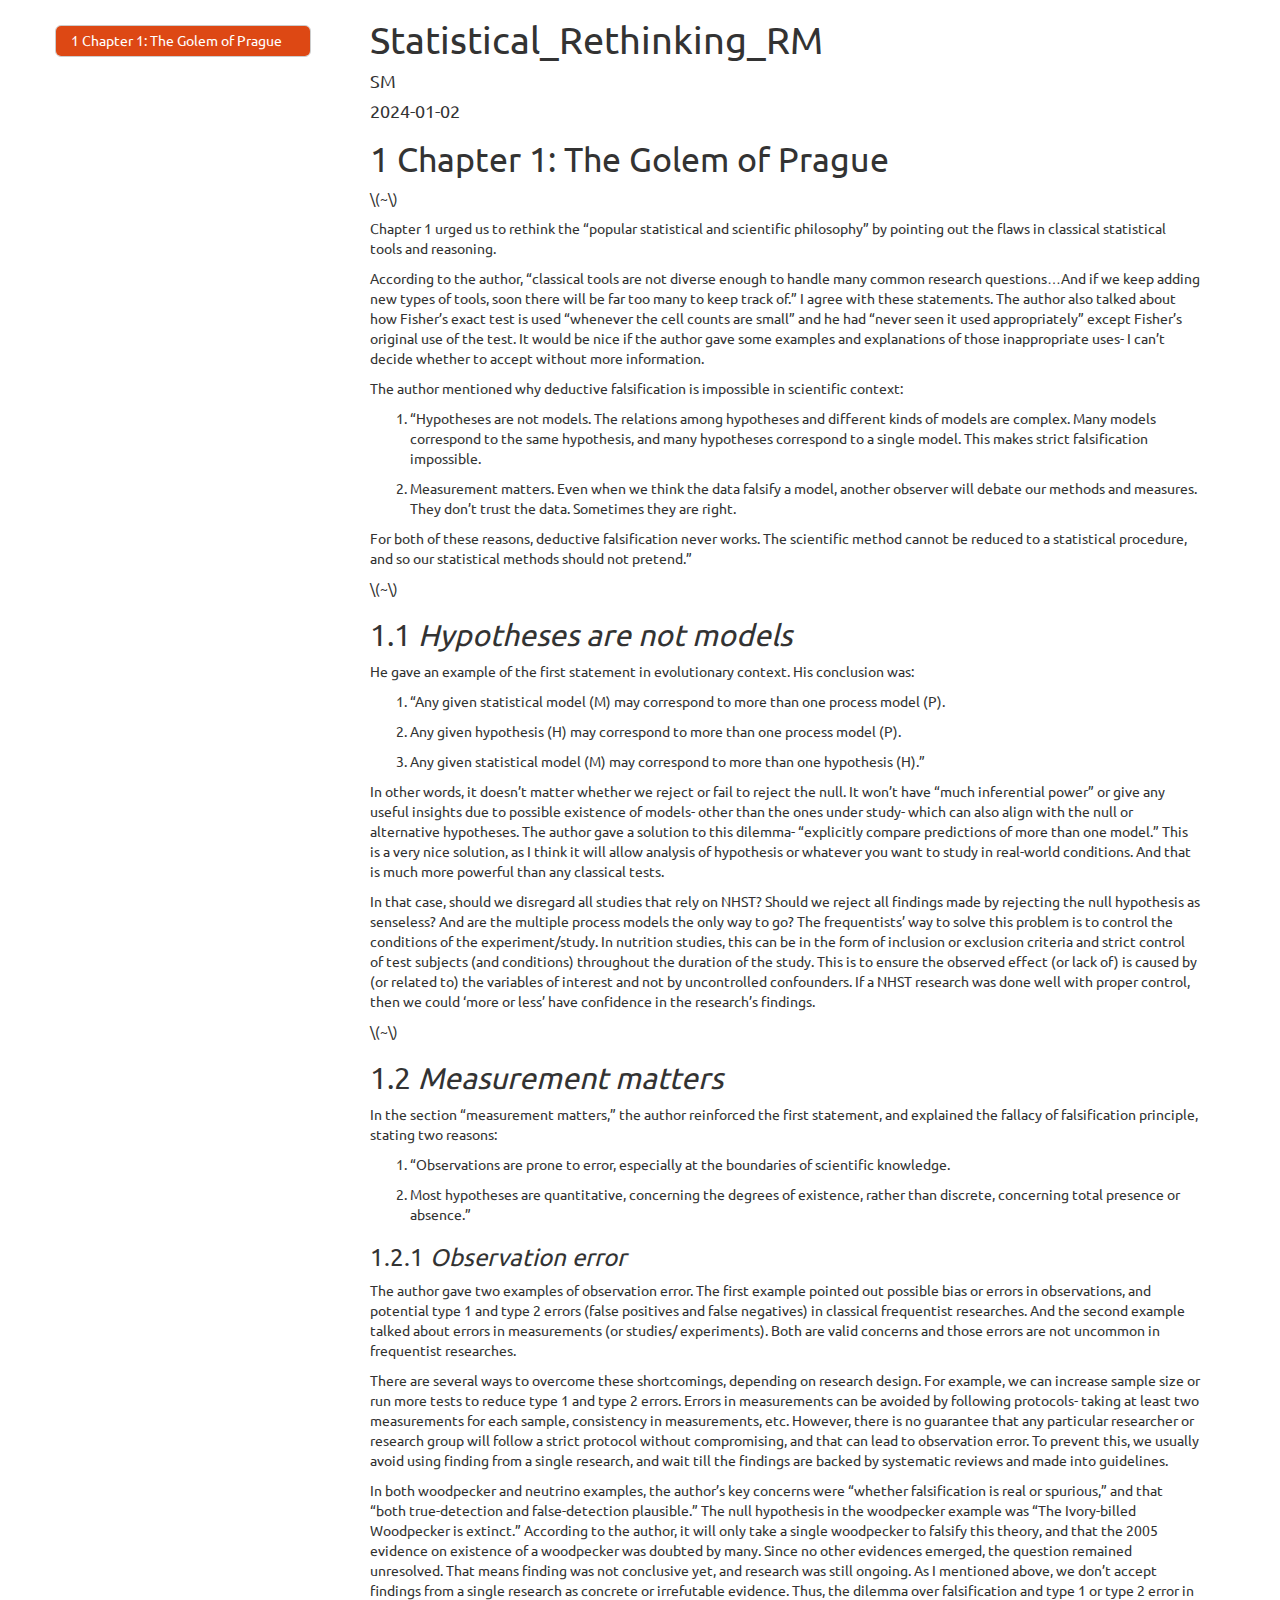
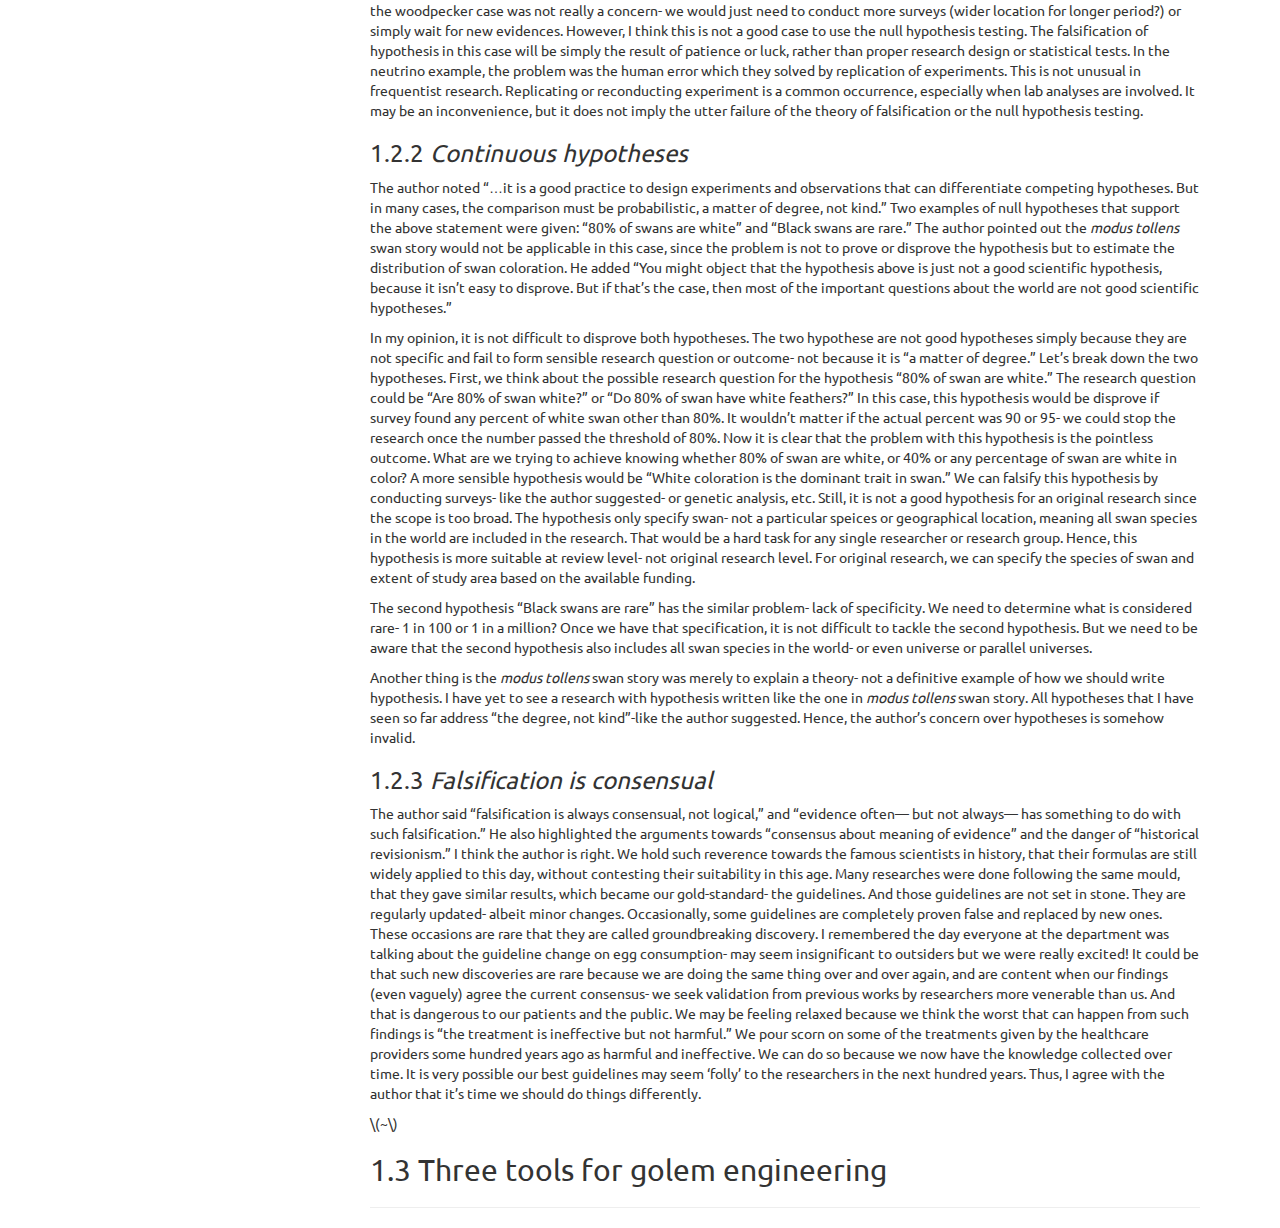
==== Bayesian/Statistical_Rethinking_RM.html @ df5d89a5 "update" ====
<!DOCTYPE html>

<html>

<head>

<meta charset="utf-8" />
<meta name="generator" content="pandoc" />
<meta http-equiv="X-UA-Compatible" content="IE=EDGE" />


<meta name="author" content="SM" />

<meta name="date" content="2024-01-02" />

<title>Statistical_Rethinking_RM</title>

<script>/*! jQuery v3.6.0 | (c) OpenJS Foundation and other contributors | jquery.org/license */
!function(e,t){"use strict";"object"==typeof module&&"object"==typeof module.exports?module.exports=e.document?t(e,!0):function(e){if(!e.document)throw new Error("jQuery requires a window with a document");return t(e)}:t(e)}("undefined"!=typeof window?window:this,function(C,e){"use strict";var t=[],r=Object.getPrototypeOf,s=t.slice,g=t.flat?function(e){return t.flat.call(e)}:function(e){return t.concat.apply([],e)},u=t.push,i=t.indexOf,n={},o=n.toString,v=n.hasOwnProperty,a=v.toString,l=a.call(Object),y={},m=function(e){return"function"==typeof e&&"number"!=typeof e.nodeType&&"function"!=typeof e.item},x=function(e){return null!=e&&e===e.window},E=C.document,c={type:!0,src:!0,nonce:!0,noModule:!0};function b(e,t,n){var r,i,o=(n=n||E).createElement("script");if(o.text=e,t)for(r in c)(i=t[r]||t.getAttribute&&t.getAttribute(r))&&o.setAttribute(r,i);n.head.appendChild(o).parentNode.removeChild(o)}function w(e){return null==e?e+"":"object"==typeof e||"function"==typeof e?n[o.call(e)]||"object":typeof e}var f="3.6.0",S=function(e,t){return new S.fn.init(e,t)};function p(e){var t=!!e&&"length"in e&&e.length,n=w(e);return!m(e)&&!x(e)&&("array"===n||0===t||"number"==typeof t&&0<t&&t-1 in e)}S.fn=S.prototype={jquery:f,constructor:S,length:0,toArray:function(){return s.call(this)},get:function(e){return null==e?s.call(this):e<0?this[e+this.length]:this[e]},pushStack:function(e){var t=S.merge(this.constructor(),e);return t.prevObject=this,t},each:function(e){return S.each(this,e)},map:function(n){return this.pushStack(S.map(this,function(e,t){return n.call(e,t,e)}))},slice:function(){return this.pushStack(s.apply(this,arguments))},first:function(){return this.eq(0)},last:function(){return this.eq(-1)},even:function(){return this.pushStack(S.grep(this,function(e,t){return(t+1)%2}))},odd:function(){return this.pushStack(S.grep(this,function(e,t){return t%2}))},eq:function(e){var t=this.length,n=+e+(e<0?t:0);return this.pushStack(0<=n&&n<t?[this[n]]:[])},end:function(){return this.prevObject||this.constructor()},push:u,sort:t.sort,splice:t.splice},S.extend=S.fn.extend=function(){var e,t,n,r,i,o,a=arguments[0]||{},s=1,u=arguments.length,l=!1;for("boolean"==typeof a&&(l=a,a=arguments[s]||{},s++),"object"==typeof a||m(a)||(a={}),s===u&&(a=this,s--);s<u;s++)if(null!=(e=arguments[s]))for(t in e)r=e[t],"__proto__"!==t&&a!==r&&(l&&r&&(S.isPlainObject(r)||(i=Array.isArray(r)))?(n=a[t],o=i&&!Array.isArray(n)?[]:i||S.isPlainObject(n)?n:{},i=!1,a[t]=S.extend(l,o,r)):void 0!==r&&(a[t]=r));return a},S.extend({expando:"jQuery"+(f+Math.random()).replace(/\D/g,""),isReady:!0,error:function(e){throw new Error(e)},noop:function(){},isPlainObject:function(e){var t,n;return!(!e||"[object Object]"!==o.call(e))&&(!(t=r(e))||"function"==typeof(n=v.call(t,"constructor")&&t.constructor)&&a.call(n)===l)},isEmptyObject:function(e){var t;for(t in e)return!1;return!0},globalEval:function(e,t,n){b(e,{nonce:t&&t.nonce},n)},each:function(e,t){var n,r=0;if(p(e)){for(n=e.length;r<n;r++)if(!1===t.call(e[r],r,e[r]))break}else for(r in e)if(!1===t.call(e[r],r,e[r]))break;return e},makeArray:function(e,t){var n=t||[];return null!=e&&(p(Object(e))?S.merge(n,"string"==typeof e?[e]:e):u.call(n,e)),n},inArray:function(e,t,n){return null==t?-1:i.call(t,e,n)},merge:function(e,t){for(var n=+t.length,r=0,i=e.length;r<n;r++)e[i++]=t[r];return e.length=i,e},grep:function(e,t,n){for(var r=[],i=0,o=e.length,a=!n;i<o;i++)!t(e[i],i)!==a&&r.push(e[i]);return r},map:function(e,t,n){var r,i,o=0,a=[];if(p(e))for(r=e.length;o<r;o++)null!=(i=t(e[o],o,n))&&a.push(i);else for(o in e)null!=(i=t(e[o],o,n))&&a.push(i);return g(a)},guid:1,support:y}),"function"==typeof Symbol&&(S.fn[Symbol.iterator]=t[Symbol.iterator]),S.each("Boolean Number String Function Array Date RegExp Object Error Symbol".split(" "),function(e,t){n["[object "+t+"]"]=t.toLowerCase()});var d=function(n){var e,d,b,o,i,h,f,g,w,u,l,T,C,a,E,v,s,c,y,S="sizzle"+1*new Date,p=n.document,k=0,r=0,m=ue(),x=ue(),A=ue(),N=ue(),j=function(e,t){return e===t&&(l=!0),0},D={}.hasOwnProperty,t=[],q=t.pop,L=t.push,H=t.push,O=t.slice,P=function(e,t){for(var n=0,r=e.length;n<r;n++)if(e[n]===t)return n;return-1},R="checked|selected|async|autofocus|autoplay|controls|defer|disabled|hidden|ismap|loop|multiple|open|readonly|required|scoped",M="[\\x20\\t\\r\\n\\f]",I="(?:\\\\[\\da-fA-F]{1,6}"+M+"?|\\\\[^\\r\\n\\f]|[\\w-]|[^\0-\\x7f])+",W="\\["+M+"*("+I+")(?:"+M+"*([*^$|!~]?=)"+M+"*(?:'((?:\\\\.|[^\\\\'])*)'|\"((?:\\\\.|[^\\\\\"])*)\"|("+I+"))|)"+M+"*\\]",F=":("+I+")(?:\\((('((?:\\\\.|[^\\\\'])*)'|\"((?:\\\\.|[^\\\\\"])*)\")|((?:\\\\.|[^\\\\()[\\]]|"+W+")*)|.*)\\)|)",B=new RegExp(M+"+","g"),$=new RegExp("^"+M+"+|((?:^|[^\\\\])(?:\\\\.)*)"+M+"+$","g"),_=new RegExp("^"+M+"*,"+M+"*"),z=new RegExp("^"+M+"*([>+~]|"+M+")"+M+"*"),U=new RegExp(M+"|>"),X=new RegExp(F),V=new RegExp("^"+I+"$"),G={ID:new RegExp("^#("+I+")"),CLASS:new RegExp("^\\.("+I+")"),TAG:new RegExp("^("+I+"|[*])"),ATTR:new RegExp("^"+W),PSEUDO:new RegExp("^"+F),CHILD:new RegExp("^:(only|first|last|nth|nth-last)-(child|of-type)(?:\\("+M+"*(even|odd|(([+-]|)(\\d*)n|)"+M+"*(?:([+-]|)"+M+"*(\\d+)|))"+M+"*\\)|)","i"),bool:new RegExp("^(?:"+R+")$","i"),needsContext:new RegExp("^"+M+"*[>+~]|:(even|odd|eq|gt|lt|nth|first|last)(?:\\("+M+"*((?:-\\d)?\\d*)"+M+"*\\)|)(?=[^-]|$)","i")},Y=/HTML$/i,Q=/^(?:input|select|textarea|button)$/i,J=/^h\d$/i,K=/^[^{]+\{\s*\[native \w/,Z=/^(?:#([\w-]+)|(\w+)|\.([\w-]+))$/,ee=/[+~]/,te=new RegExp("\\\\[\\da-fA-F]{1,6}"+M+"?|\\\\([^\\r\\n\\f])","g"),ne=function(e,t){var n="0x"+e.slice(1)-65536;return t||(n<0?String.fromCharCode(n+65536):String.fromCharCode(n>>10|55296,1023&n|56320))},re=/([\0-\x1f\x7f]|^-?\d)|^-$|[^\0-\x1f\x7f-\uFFFF\w-]/g,ie=function(e,t){return t?"\0"===e?"\ufffd":e.slice(0,-1)+"\\"+e.charCodeAt(e.length-1).toString(16)+" ":"\\"+e},oe=function(){T()},ae=be(function(e){return!0===e.disabled&&"fieldset"===e.nodeName.toLowerCase()},{dir:"parentNode",next:"legend"});try{H.apply(t=O.call(p.childNodes),p.childNodes),t[p.childNodes.length].nodeType}catch(e){H={apply:t.length?function(e,t){L.apply(e,O.call(t))}:function(e,t){var n=e.length,r=0;while(e[n++]=t[r++]);e.length=n-1}}}function se(t,e,n,r){var i,o,a,s,u,l,c,f=e&&e.ownerDocument,p=e?e.nodeType:9;if(n=n||[],"string"!=typeof t||!t||1!==p&&9!==p&&11!==p)return n;if(!r&&(T(e),e=e||C,E)){if(11!==p&&(u=Z.exec(t)))if(i=u[1]){if(9===p){if(!(a=e.getElementById(i)))return n;if(a.id===i)return n.push(a),n}else if(f&&(a=f.getElementById(i))&&y(e,a)&&a.id===i)return n.push(a),n}else{if(u[2])return H.apply(n,e.getElementsByTagName(t)),n;if((i=u[3])&&d.getElementsByClassName&&e.getElementsByClassName)return H.apply(n,e.getElementsByClassName(i)),n}if(d.qsa&&!N[t+" "]&&(!v||!v.test(t))&&(1!==p||"object"!==e.nodeName.toLowerCase())){if(c=t,f=e,1===p&&(U.test(t)||z.test(t))){(f=ee.test(t)&&ye(e.parentNode)||e)===e&&d.scope||((s=e.getAttribute("id"))?s=s.replace(re,ie):e.setAttribute("id",s=S)),o=(l=h(t)).length;while(o--)l[o]=(s?"#"+s:":scope")+" "+xe(l[o]);c=l.join(",")}try{return H.apply(n,f.querySelectorAll(c)),n}catch(e){N(t,!0)}finally{s===S&&e.removeAttribute("id")}}}return g(t.replace($,"$1"),e,n,r)}function ue(){var r=[];return function e(t,n){return r.push(t+" ")>b.cacheLength&&delete e[r.shift()],e[t+" "]=n}}function le(e){return e[S]=!0,e}function ce(e){var t=C.createElement("fieldset");try{return!!e(t)}catch(e){return!1}finally{t.parentNode&&t.parentNode.removeChild(t),t=null}}function fe(e,t){var n=e.split("|"),r=n.length;while(r--)b.attrHandle[n[r]]=t}function pe(e,t){var n=t&&e,r=n&&1===e.nodeType&&1===t.nodeType&&e.sourceIndex-t.sourceIndex;if(r)return r;if(n)while(n=n.nextSibling)if(n===t)return-1;return e?1:-1}function de(t){return function(e){return"input"===e.nodeName.toLowerCase()&&e.type===t}}function he(n){return function(e){var t=e.nodeName.toLowerCase();return("input"===t||"button"===t)&&e.type===n}}function ge(t){return function(e){return"form"in e?e.parentNode&&!1===e.disabled?"label"in e?"label"in e.parentNode?e.parentNode.disabled===t:e.disabled===t:e.isDisabled===t||e.isDisabled!==!t&&ae(e)===t:e.disabled===t:"label"in e&&e.disabled===t}}function ve(a){return le(function(o){return o=+o,le(function(e,t){var n,r=a([],e.length,o),i=r.length;while(i--)e[n=r[i]]&&(e[n]=!(t[n]=e[n]))})})}function ye(e){return e&&"undefined"!=typeof e.getElementsByTagName&&e}for(e in d=se.support={},i=se.isXML=function(e){var t=e&&e.namespaceURI,n=e&&(e.ownerDocument||e).documentElement;return!Y.test(t||n&&n.nodeName||"HTML")},T=se.setDocument=function(e){var t,n,r=e?e.ownerDocument||e:p;return r!=C&&9===r.nodeType&&r.documentElement&&(a=(C=r).documentElement,E=!i(C),p!=C&&(n=C.defaultView)&&n.top!==n&&(n.addEventListener?n.addEventListener("unload",oe,!1):n.attachEvent&&n.attachEvent("onunload",oe)),d.scope=ce(function(e){return a.appendChild(e).appendChild(C.createElement("div")),"undefined"!=typeof e.querySelectorAll&&!e.querySelectorAll(":scope fieldset div").length}),d.attributes=ce(function(e){return e.className="i",!e.getAttribute("className")}),d.getElementsByTagName=ce(function(e){return e.appendChild(C.createComment("")),!e.getElementsByTagName("*").length}),d.getElementsByClassName=K.test(C.getElementsByClassName),d.getById=ce(function(e){return a.appendChild(e).id=S,!C.getElementsByName||!C.getElementsByName(S).length}),d.getById?(b.filter.ID=function(e){var t=e.replace(te,ne);return function(e){return e.getAttribute("id")===t}},b.find.ID=function(e,t){if("undefined"!=typeof t.getElementById&&E){var n=t.getElementById(e);return n?[n]:[]}}):(b.filter.ID=function(e){var n=e.replace(te,ne);return function(e){var t="undefined"!=typeof e.getAttributeNode&&e.getAttributeNode("id");return t&&t.value===n}},b.find.ID=function(e,t){if("undefined"!=typeof t.getElementById&&E){var n,r,i,o=t.getElementById(e);if(o){if((n=o.getAttributeNode("id"))&&n.value===e)return[o];i=t.getElementsByName(e),r=0;while(o=i[r++])if((n=o.getAttributeNode("id"))&&n.value===e)return[o]}return[]}}),b.find.TAG=d.getElementsByTagName?function(e,t){return"undefined"!=typeof t.getElementsByTagName?t.getElementsByTagName(e):d.qsa?t.querySelectorAll(e):void 0}:function(e,t){var n,r=[],i=0,o=t.getElementsByTagName(e);if("*"===e){while(n=o[i++])1===n.nodeType&&r.push(n);return r}return o},b.find.CLASS=d.getElementsByClassName&&function(e,t){if("undefined"!=typeof t.getElementsByClassName&&E)return t.getElementsByClassName(e)},s=[],v=[],(d.qsa=K.test(C.querySelectorAll))&&(ce(function(e){var t;a.appendChild(e).innerHTML="<a id='"+S+"'></a><select id='"+S+"-\r\\' msallowcapture=''><option selected=''></option></select>",e.querySelectorAll("[msallowcapture^='']").length&&v.push("[*^$]="+M+"*(?:''|\"\")"),e.querySelectorAll("[selected]").length||v.push("\\["+M+"*(?:value|"+R+")"),e.querySelectorAll("[id~="+S+"-]").length||v.push("~="),(t=C.createElement("input")).setAttribute("name",""),e.appendChild(t),e.querySelectorAll("[name='']").length||v.push("\\["+M+"*name"+M+"*="+M+"*(?:''|\"\")"),e.querySelectorAll(":checked").length||v.push(":checked"),e.querySelectorAll("a#"+S+"+*").length||v.push(".#.+[+~]"),e.querySelectorAll("\\\f"),v.push("[\\r\\n\\f]")}),ce(function(e){e.innerHTML="<a href='' disabled='disabled'></a><select disabled='disabled'><option/></select>";var t=C.createElement("input");t.setAttribute("type","hidden"),e.appendChild(t).setAttribute("name","D"),e.querySelectorAll("[name=d]").length&&v.push("name"+M+"*[*^$|!~]?="),2!==e.querySelectorAll(":enabled").length&&v.push(":enabled",":disabled"),a.appendChild(e).disabled=!0,2!==e.querySelectorAll(":disabled").length&&v.push(":enabled",":disabled"),e.querySelectorAll("*,:x"),v.push(",.*:")})),(d.matchesSelector=K.test(c=a.matches||a.webkitMatchesSelector||a.mozMatchesSelector||a.oMatchesSelector||a.msMatchesSelector))&&ce(function(e){d.disconnectedMatch=c.call(e,"*"),c.call(e,"[s!='']:x"),s.push("!=",F)}),v=v.length&&new RegExp(v.join("|")),s=s.length&&new RegExp(s.join("|")),t=K.test(a.compareDocumentPosition),y=t||K.test(a.contains)?function(e,t){var n=9===e.nodeType?e.documentElement:e,r=t&&t.parentNode;return e===r||!(!r||1!==r.nodeType||!(n.contains?n.contains(r):e.compareDocumentPosition&&16&e.compareDocumentPosition(r)))}:function(e,t){if(t)while(t=t.parentNode)if(t===e)return!0;return!1},j=t?function(e,t){if(e===t)return l=!0,0;var n=!e.compareDocumentPosition-!t.compareDocumentPosition;return n||(1&(n=(e.ownerDocument||e)==(t.ownerDocument||t)?e.compareDocumentPosition(t):1)||!d.sortDetached&&t.compareDocumentPosition(e)===n?e==C||e.ownerDocument==p&&y(p,e)?-1:t==C||t.ownerDocument==p&&y(p,t)?1:u?P(u,e)-P(u,t):0:4&n?-1:1)}:function(e,t){if(e===t)return l=!0,0;var n,r=0,i=e.parentNode,o=t.parentNode,a=[e],s=[t];if(!i||!o)return e==C?-1:t==C?1:i?-1:o?1:u?P(u,e)-P(u,t):0;if(i===o)return pe(e,t);n=e;while(n=n.parentNode)a.unshift(n);n=t;while(n=n.parentNode)s.unshift(n);while(a[r]===s[r])r++;return r?pe(a[r],s[r]):a[r]==p?-1:s[r]==p?1:0}),C},se.matches=function(e,t){return se(e,null,null,t)},se.matchesSelector=function(e,t){if(T(e),d.matchesSelector&&E&&!N[t+" "]&&(!s||!s.test(t))&&(!v||!v.test(t)))try{var n=c.call(e,t);if(n||d.disconnectedMatch||e.document&&11!==e.document.nodeType)return n}catch(e){N(t,!0)}return 0<se(t,C,null,[e]).length},se.contains=function(e,t){return(e.ownerDocument||e)!=C&&T(e),y(e,t)},se.attr=function(e,t){(e.ownerDocument||e)!=C&&T(e);var n=b.attrHandle[t.toLowerCase()],r=n&&D.call(b.attrHandle,t.toLowerCase())?n(e,t,!E):void 0;return void 0!==r?r:d.attributes||!E?e.getAttribute(t):(r=e.getAttributeNode(t))&&r.specified?r.value:null},se.escape=function(e){return(e+"").replace(re,ie)},se.error=function(e){throw new Error("Syntax error, unrecognized expression: "+e)},se.uniqueSort=function(e){var t,n=[],r=0,i=0;if(l=!d.detectDuplicates,u=!d.sortStable&&e.slice(0),e.sort(j),l){while(t=e[i++])t===e[i]&&(r=n.push(i));while(r--)e.splice(n[r],1)}return u=null,e},o=se.getText=function(e){var t,n="",r=0,i=e.nodeType;if(i){if(1===i||9===i||11===i){if("string"==typeof e.textContent)return e.textContent;for(e=e.firstChild;e;e=e.nextSibling)n+=o(e)}else if(3===i||4===i)return e.nodeValue}else while(t=e[r++])n+=o(t);return n},(b=se.selectors={cacheLength:50,createPseudo:le,match:G,attrHandle:{},find:{},relative:{">":{dir:"parentNode",first:!0}," ":{dir:"parentNode"},"+":{dir:"previousSibling",first:!0},"~":{dir:"previousSibling"}},preFilter:{ATTR:function(e){return e[1]=e[1].replace(te,ne),e[3]=(e[3]||e[4]||e[5]||"").replace(te,ne),"~="===e[2]&&(e[3]=" "+e[3]+" "),e.slice(0,4)},CHILD:function(e){return e[1]=e[1].toLowerCase(),"nth"===e[1].slice(0,3)?(e[3]||se.error(e[0]),e[4]=+(e[4]?e[5]+(e[6]||1):2*("even"===e[3]||"odd"===e[3])),e[5]=+(e[7]+e[8]||"odd"===e[3])):e[3]&&se.error(e[0]),e},PSEUDO:function(e){var t,n=!e[6]&&e[2];return G.CHILD.test(e[0])?null:(e[3]?e[2]=e[4]||e[5]||"":n&&X.test(n)&&(t=h(n,!0))&&(t=n.indexOf(")",n.length-t)-n.length)&&(e[0]=e[0].slice(0,t),e[2]=n.slice(0,t)),e.slice(0,3))}},filter:{TAG:function(e){var t=e.replace(te,ne).toLowerCase();return"*"===e?function(){return!0}:function(e){return e.nodeName&&e.nodeName.toLowerCase()===t}},CLASS:function(e){var t=m[e+" "];return t||(t=new RegExp("(^|"+M+")"+e+"("+M+"|$)"))&&m(e,function(e){return t.test("string"==typeof e.className&&e.className||"undefined"!=typeof e.getAttribute&&e.getAttribute("class")||"")})},ATTR:function(n,r,i){return function(e){var t=se.attr(e,n);return null==t?"!="===r:!r||(t+="","="===r?t===i:"!="===r?t!==i:"^="===r?i&&0===t.indexOf(i):"*="===r?i&&-1<t.indexOf(i):"$="===r?i&&t.slice(-i.length)===i:"~="===r?-1<(" "+t.replace(B," ")+" ").indexOf(i):"|="===r&&(t===i||t.slice(0,i.length+1)===i+"-"))}},CHILD:function(h,e,t,g,v){var y="nth"!==h.slice(0,3),m="last"!==h.slice(-4),x="of-type"===e;return 1===g&&0===v?function(e){return!!e.parentNode}:function(e,t,n){var r,i,o,a,s,u,l=y!==m?"nextSibling":"previousSibling",c=e.parentNode,f=x&&e.nodeName.toLowerCase(),p=!n&&!x,d=!1;if(c){if(y){while(l){a=e;while(a=a[l])if(x?a.nodeName.toLowerCase()===f:1===a.nodeType)return!1;u=l="only"===h&&!u&&"nextSibling"}return!0}if(u=[m?c.firstChild:c.lastChild],m&&p){d=(s=(r=(i=(o=(a=c)[S]||(a[S]={}))[a.uniqueID]||(o[a.uniqueID]={}))[h]||[])[0]===k&&r[1])&&r[2],a=s&&c.childNodes[s];while(a=++s&&a&&a[l]||(d=s=0)||u.pop())if(1===a.nodeType&&++d&&a===e){i[h]=[k,s,d];break}}else if(p&&(d=s=(r=(i=(o=(a=e)[S]||(a[S]={}))[a.uniqueID]||(o[a.uniqueID]={}))[h]||[])[0]===k&&r[1]),!1===d)while(a=++s&&a&&a[l]||(d=s=0)||u.pop())if((x?a.nodeName.toLowerCase()===f:1===a.nodeType)&&++d&&(p&&((i=(o=a[S]||(a[S]={}))[a.uniqueID]||(o[a.uniqueID]={}))[h]=[k,d]),a===e))break;return(d-=v)===g||d%g==0&&0<=d/g}}},PSEUDO:function(e,o){var t,a=b.pseudos[e]||b.setFilters[e.toLowerCase()]||se.error("unsupported pseudo: "+e);return a[S]?a(o):1<a.length?(t=[e,e,"",o],b.setFilters.hasOwnProperty(e.toLowerCase())?le(function(e,t){var n,r=a(e,o),i=r.length;while(i--)e[n=P(e,r[i])]=!(t[n]=r[i])}):function(e){return a(e,0,t)}):a}},pseudos:{not:le(function(e){var r=[],i=[],s=f(e.replace($,"$1"));return s[S]?le(function(e,t,n,r){var i,o=s(e,null,r,[]),a=e.length;while(a--)(i=o[a])&&(e[a]=!(t[a]=i))}):function(e,t,n){return r[0]=e,s(r,null,n,i),r[0]=null,!i.pop()}}),has:le(function(t){return function(e){return 0<se(t,e).length}}),contains:le(function(t){return t=t.replace(te,ne),function(e){return-1<(e.textContent||o(e)).indexOf(t)}}),lang:le(function(n){return V.test(n||"")||se.error("unsupported lang: "+n),n=n.replace(te,ne).toLowerCase(),function(e){var t;do{if(t=E?e.lang:e.getAttribute("xml:lang")||e.getAttribute("lang"))return(t=t.toLowerCase())===n||0===t.indexOf(n+"-")}while((e=e.parentNode)&&1===e.nodeType);return!1}}),target:function(e){var t=n.location&&n.location.hash;return t&&t.slice(1)===e.id},root:function(e){return e===a},focus:function(e){return e===C.activeElement&&(!C.hasFocus||C.hasFocus())&&!!(e.type||e.href||~e.tabIndex)},enabled:ge(!1),disabled:ge(!0),checked:function(e){var t=e.nodeName.toLowerCase();return"input"===t&&!!e.checked||"option"===t&&!!e.selected},selected:function(e){return e.parentNode&&e.parentNode.selectedIndex,!0===e.selected},empty:function(e){for(e=e.firstChild;e;e=e.nextSibling)if(e.nodeType<6)return!1;return!0},parent:function(e){return!b.pseudos.empty(e)},header:function(e){return J.test(e.nodeName)},input:function(e){return Q.test(e.nodeName)},button:function(e){var t=e.nodeName.toLowerCase();return"input"===t&&"button"===e.type||"button"===t},text:function(e){var t;return"input"===e.nodeName.toLowerCase()&&"text"===e.type&&(null==(t=e.getAttribute("type"))||"text"===t.toLowerCase())},first:ve(function(){return[0]}),last:ve(function(e,t){return[t-1]}),eq:ve(function(e,t,n){return[n<0?n+t:n]}),even:ve(function(e,t){for(var n=0;n<t;n+=2)e.push(n);return e}),odd:ve(function(e,t){for(var n=1;n<t;n+=2)e.push(n);return e}),lt:ve(function(e,t,n){for(var r=n<0?n+t:t<n?t:n;0<=--r;)e.push(r);return e}),gt:ve(function(e,t,n){for(var r=n<0?n+t:n;++r<t;)e.push(r);return e})}}).pseudos.nth=b.pseudos.eq,{radio:!0,checkbox:!0,file:!0,password:!0,image:!0})b.pseudos[e]=de(e);for(e in{submit:!0,reset:!0})b.pseudos[e]=he(e);function me(){}function xe(e){for(var t=0,n=e.length,r="";t<n;t++)r+=e[t].value;return r}function be(s,e,t){var u=e.dir,l=e.next,c=l||u,f=t&&"parentNode"===c,p=r++;return e.first?function(e,t,n){while(e=e[u])if(1===e.nodeType||f)return s(e,t,n);return!1}:function(e,t,n){var r,i,o,a=[k,p];if(n){while(e=e[u])if((1===e.nodeType||f)&&s(e,t,n))return!0}else while(e=e[u])if(1===e.nodeType||f)if(i=(o=e[S]||(e[S]={}))[e.uniqueID]||(o[e.uniqueID]={}),l&&l===e.nodeName.toLowerCase())e=e[u]||e;else{if((r=i[c])&&r[0]===k&&r[1]===p)return a[2]=r[2];if((i[c]=a)[2]=s(e,t,n))return!0}return!1}}function we(i){return 1<i.length?function(e,t,n){var r=i.length;while(r--)if(!i[r](e,t,n))return!1;return!0}:i[0]}function Te(e,t,n,r,i){for(var o,a=[],s=0,u=e.length,l=null!=t;s<u;s++)(o=e[s])&&(n&&!n(o,r,i)||(a.push(o),l&&t.push(s)));return a}function Ce(d,h,g,v,y,e){return v&&!v[S]&&(v=Ce(v)),y&&!y[S]&&(y=Ce(y,e)),le(function(e,t,n,r){var i,o,a,s=[],u=[],l=t.length,c=e||function(e,t,n){for(var r=0,i=t.length;r<i;r++)se(e,t[r],n);return n}(h||"*",n.nodeType?[n]:n,[]),f=!d||!e&&h?c:Te(c,s,d,n,r),p=g?y||(e?d:l||v)?[]:t:f;if(g&&g(f,p,n,r),v){i=Te(p,u),v(i,[],n,r),o=i.length;while(o--)(a=i[o])&&(p[u[o]]=!(f[u[o]]=a))}if(e){if(y||d){if(y){i=[],o=p.length;while(o--)(a=p[o])&&i.push(f[o]=a);y(null,p=[],i,r)}o=p.length;while(o--)(a=p[o])&&-1<(i=y?P(e,a):s[o])&&(e[i]=!(t[i]=a))}}else p=Te(p===t?p.splice(l,p.length):p),y?y(null,t,p,r):H.apply(t,p)})}function Ee(e){for(var i,t,n,r=e.length,o=b.relative[e[0].type],a=o||b.relative[" "],s=o?1:0,u=be(function(e){return e===i},a,!0),l=be(function(e){return-1<P(i,e)},a,!0),c=[function(e,t,n){var r=!o&&(n||t!==w)||((i=t).nodeType?u(e,t,n):l(e,t,n));return i=null,r}];s<r;s++)if(t=b.relative[e[s].type])c=[be(we(c),t)];else{if((t=b.filter[e[s].type].apply(null,e[s].matches))[S]){for(n=++s;n<r;n++)if(b.relative[e[n].type])break;return Ce(1<s&&we(c),1<s&&xe(e.slice(0,s-1).concat({value:" "===e[s-2].type?"*":""})).replace($,"$1"),t,s<n&&Ee(e.slice(s,n)),n<r&&Ee(e=e.slice(n)),n<r&&xe(e))}c.push(t)}return we(c)}return me.prototype=b.filters=b.pseudos,b.setFilters=new me,h=se.tokenize=function(e,t){var n,r,i,o,a,s,u,l=x[e+" "];if(l)return t?0:l.slice(0);a=e,s=[],u=b.preFilter;while(a){for(o in n&&!(r=_.exec(a))||(r&&(a=a.slice(r[0].length)||a),s.push(i=[])),n=!1,(r=z.exec(a))&&(n=r.shift(),i.push({value:n,type:r[0].replace($," ")}),a=a.slice(n.length)),b.filter)!(r=G[o].exec(a))||u[o]&&!(r=u[o](r))||(n=r.shift(),i.push({value:n,type:o,matches:r}),a=a.slice(n.length));if(!n)break}return t?a.length:a?se.error(e):x(e,s).slice(0)},f=se.compile=function(e,t){var n,v,y,m,x,r,i=[],o=[],a=A[e+" "];if(!a){t||(t=h(e)),n=t.length;while(n--)(a=Ee(t[n]))[S]?i.push(a):o.push(a);(a=A(e,(v=o,m=0<(y=i).length,x=0<v.length,r=function(e,t,n,r,i){var o,a,s,u=0,l="0",c=e&&[],f=[],p=w,d=e||x&&b.find.TAG("*",i),h=k+=null==p?1:Math.random()||.1,g=d.length;for(i&&(w=t==C||t||i);l!==g&&null!=(o=d[l]);l++){if(x&&o){a=0,t||o.ownerDocument==C||(T(o),n=!E);while(s=v[a++])if(s(o,t||C,n)){r.push(o);break}i&&(k=h)}m&&((o=!s&&o)&&u--,e&&c.push(o))}if(u+=l,m&&l!==u){a=0;while(s=y[a++])s(c,f,t,n);if(e){if(0<u)while(l--)c[l]||f[l]||(f[l]=q.call(r));f=Te(f)}H.apply(r,f),i&&!e&&0<f.length&&1<u+y.length&&se.uniqueSort(r)}return i&&(k=h,w=p),c},m?le(r):r))).selector=e}return a},g=se.select=function(e,t,n,r){var i,o,a,s,u,l="function"==typeof e&&e,c=!r&&h(e=l.selector||e);if(n=n||[],1===c.length){if(2<(o=c[0]=c[0].slice(0)).length&&"ID"===(a=o[0]).type&&9===t.nodeType&&E&&b.relative[o[1].type]){if(!(t=(b.find.ID(a.matches[0].replace(te,ne),t)||[])[0]))return n;l&&(t=t.parentNode),e=e.slice(o.shift().value.length)}i=G.needsContext.test(e)?0:o.length;while(i--){if(a=o[i],b.relative[s=a.type])break;if((u=b.find[s])&&(r=u(a.matches[0].replace(te,ne),ee.test(o[0].type)&&ye(t.parentNode)||t))){if(o.splice(i,1),!(e=r.length&&xe(o)))return H.apply(n,r),n;break}}}return(l||f(e,c))(r,t,!E,n,!t||ee.test(e)&&ye(t.parentNode)||t),n},d.sortStable=S.split("").sort(j).join("")===S,d.detectDuplicates=!!l,T(),d.sortDetached=ce(function(e){return 1&e.compareDocumentPosition(C.createElement("fieldset"))}),ce(function(e){return e.innerHTML="<a href='#'></a>","#"===e.firstChild.getAttribute("href")})||fe("type|href|height|width",function(e,t,n){if(!n)return e.getAttribute(t,"type"===t.toLowerCase()?1:2)}),d.attributes&&ce(function(e){return e.innerHTML="<input/>",e.firstChild.setAttribute("value",""),""===e.firstChild.getAttribute("value")})||fe("value",function(e,t,n){if(!n&&"input"===e.nodeName.toLowerCase())return e.defaultValue}),ce(function(e){return null==e.getAttribute("disabled")})||fe(R,function(e,t,n){var r;if(!n)return!0===e[t]?t.toLowerCase():(r=e.getAttributeNode(t))&&r.specified?r.value:null}),se}(C);S.find=d,S.expr=d.selectors,S.expr[":"]=S.expr.pseudos,S.uniqueSort=S.unique=d.uniqueSort,S.text=d.getText,S.isXMLDoc=d.isXML,S.contains=d.contains,S.escapeSelector=d.escape;var h=function(e,t,n){var r=[],i=void 0!==n;while((e=e[t])&&9!==e.nodeType)if(1===e.nodeType){if(i&&S(e).is(n))break;r.push(e)}return r},T=function(e,t){for(var n=[];e;e=e.nextSibling)1===e.nodeType&&e!==t&&n.push(e);return n},k=S.expr.match.needsContext;function A(e,t){return e.nodeName&&e.nodeName.toLowerCase()===t.toLowerCase()}var N=/^<([a-z][^\/\0>:\x20\t\r\n\f]*)[\x20\t\r\n\f]*\/?>(?:<\/\1>|)$/i;function j(e,n,r){return m(n)?S.grep(e,function(e,t){return!!n.call(e,t,e)!==r}):n.nodeType?S.grep(e,function(e){return e===n!==r}):"string"!=typeof n?S.grep(e,function(e){return-1<i.call(n,e)!==r}):S.filter(n,e,r)}S.filter=function(e,t,n){var r=t[0];return n&&(e=":not("+e+")"),1===t.length&&1===r.nodeType?S.find.matchesSelector(r,e)?[r]:[]:S.find.matches(e,S.grep(t,function(e){return 1===e.nodeType}))},S.fn.extend({find:function(e){var t,n,r=this.length,i=this;if("string"!=typeof e)return this.pushStack(S(e).filter(function(){for(t=0;t<r;t++)if(S.contains(i[t],this))return!0}));for(n=this.pushStack([]),t=0;t<r;t++)S.find(e,i[t],n);return 1<r?S.uniqueSort(n):n},filter:function(e){return this.pushStack(j(this,e||[],!1))},not:function(e){return this.pushStack(j(this,e||[],!0))},is:function(e){return!!j(this,"string"==typeof e&&k.test(e)?S(e):e||[],!1).length}});var D,q=/^(?:\s*(<[\w\W]+>)[^>]*|#([\w-]+))$/;(S.fn.init=function(e,t,n){var r,i;if(!e)return this;if(n=n||D,"string"==typeof e){if(!(r="<"===e[0]&&">"===e[e.length-1]&&3<=e.length?[null,e,null]:q.exec(e))||!r[1]&&t)return!t||t.jquery?(t||n).find(e):this.constructor(t).find(e);if(r[1]){if(t=t instanceof S?t[0]:t,S.merge(this,S.parseHTML(r[1],t&&t.nodeType?t.ownerDocument||t:E,!0)),N.test(r[1])&&S.isPlainObject(t))for(r in t)m(this[r])?this[r](t[r]):this.attr(r,t[r]);return this}return(i=E.getElementById(r[2]))&&(this[0]=i,this.length=1),this}return e.nodeType?(this[0]=e,this.length=1,this):m(e)?void 0!==n.ready?n.ready(e):e(S):S.makeArray(e,this)}).prototype=S.fn,D=S(E);var L=/^(?:parents|prev(?:Until|All))/,H={children:!0,contents:!0,next:!0,prev:!0};function O(e,t){while((e=e[t])&&1!==e.nodeType);return e}S.fn.extend({has:function(e){var t=S(e,this),n=t.length;return this.filter(function(){for(var e=0;e<n;e++)if(S.contains(this,t[e]))return!0})},closest:function(e,t){var n,r=0,i=this.length,o=[],a="string"!=typeof e&&S(e);if(!k.test(e))for(;r<i;r++)for(n=this[r];n&&n!==t;n=n.parentNode)if(n.nodeType<11&&(a?-1<a.index(n):1===n.nodeType&&S.find.matchesSelector(n,e))){o.push(n);break}return this.pushStack(1<o.length?S.uniqueSort(o):o)},index:function(e){return e?"string"==typeof e?i.call(S(e),this[0]):i.call(this,e.jquery?e[0]:e):this[0]&&this[0].parentNode?this.first().prevAll().length:-1},add:function(e,t){return this.pushStack(S.uniqueSort(S.merge(this.get(),S(e,t))))},addBack:function(e){return this.add(null==e?this.prevObject:this.prevObject.filter(e))}}),S.each({parent:function(e){var t=e.parentNode;return t&&11!==t.nodeType?t:null},parents:function(e){return h(e,"parentNode")},parentsUntil:function(e,t,n){return h(e,"parentNode",n)},next:function(e){return O(e,"nextSibling")},prev:function(e){return O(e,"previousSibling")},nextAll:function(e){return h(e,"nextSibling")},prevAll:function(e){return h(e,"previousSibling")},nextUntil:function(e,t,n){return h(e,"nextSibling",n)},prevUntil:function(e,t,n){return h(e,"previousSibling",n)},siblings:function(e){return T((e.parentNode||{}).firstChild,e)},children:function(e){return T(e.firstChild)},contents:function(e){return null!=e.contentDocument&&r(e.contentDocument)?e.contentDocument:(A(e,"template")&&(e=e.content||e),S.merge([],e.childNodes))}},function(r,i){S.fn[r]=function(e,t){var n=S.map(this,i,e);return"Until"!==r.slice(-5)&&(t=e),t&&"string"==typeof t&&(n=S.filter(t,n)),1<this.length&&(H[r]||S.uniqueSort(n),L.test(r)&&n.reverse()),this.pushStack(n)}});var P=/[^\x20\t\r\n\f]+/g;function R(e){return e}function M(e){throw e}function I(e,t,n,r){var i;try{e&&m(i=e.promise)?i.call(e).done(t).fail(n):e&&m(i=e.then)?i.call(e,t,n):t.apply(void 0,[e].slice(r))}catch(e){n.apply(void 0,[e])}}S.Callbacks=function(r){var e,n;r="string"==typeof r?(e=r,n={},S.each(e.match(P)||[],function(e,t){n[t]=!0}),n):S.extend({},r);var i,t,o,a,s=[],u=[],l=-1,c=function(){for(a=a||r.once,o=i=!0;u.length;l=-1){t=u.shift();while(++l<s.length)!1===s[l].apply(t[0],t[1])&&r.stopOnFalse&&(l=s.length,t=!1)}r.memory||(t=!1),i=!1,a&&(s=t?[]:"")},f={add:function(){return s&&(t&&!i&&(l=s.length-1,u.push(t)),function n(e){S.each(e,function(e,t){m(t)?r.unique&&f.has(t)||s.push(t):t&&t.length&&"string"!==w(t)&&n(t)})}(arguments),t&&!i&&c()),this},remove:function(){return S.each(arguments,function(e,t){var n;while(-1<(n=S.inArray(t,s,n)))s.splice(n,1),n<=l&&l--}),this},has:function(e){return e?-1<S.inArray(e,s):0<s.length},empty:function(){return s&&(s=[]),this},disable:function(){return a=u=[],s=t="",this},disabled:function(){return!s},lock:function(){return a=u=[],t||i||(s=t=""),this},locked:function(){return!!a},fireWith:function(e,t){return a||(t=[e,(t=t||[]).slice?t.slice():t],u.push(t),i||c()),this},fire:function(){return f.fireWith(this,arguments),this},fired:function(){return!!o}};return f},S.extend({Deferred:function(e){var o=[["notify","progress",S.Callbacks("memory"),S.Callbacks("memory"),2],["resolve","done",S.Callbacks("once memory"),S.Callbacks("once memory"),0,"resolved"],["reject","fail",S.Callbacks("once memory"),S.Callbacks("once memory"),1,"rejected"]],i="pending",a={state:function(){return i},always:function(){return s.done(arguments).fail(arguments),this},"catch":function(e){return a.then(null,e)},pipe:function(){var i=arguments;return S.Deferred(function(r){S.each(o,function(e,t){var n=m(i[t[4]])&&i[t[4]];s[t[1]](function(){var e=n&&n.apply(this,arguments);e&&m(e.promise)?e.promise().progress(r.notify).done(r.resolve).fail(r.reject):r[t[0]+"With"](this,n?[e]:arguments)})}),i=null}).promise()},then:function(t,n,r){var u=0;function l(i,o,a,s){return function(){var n=this,r=arguments,e=function(){var e,t;if(!(i<u)){if((e=a.apply(n,r))===o.promise())throw new TypeError("Thenable self-resolution");t=e&&("object"==typeof e||"function"==typeof e)&&e.then,m(t)?s?t.call(e,l(u,o,R,s),l(u,o,M,s)):(u++,t.call(e,l(u,o,R,s),l(u,o,M,s),l(u,o,R,o.notifyWith))):(a!==R&&(n=void 0,r=[e]),(s||o.resolveWith)(n,r))}},t=s?e:function(){try{e()}catch(e){S.Deferred.exceptionHook&&S.Deferred.exceptionHook(e,t.stackTrace),u<=i+1&&(a!==M&&(n=void 0,r=[e]),o.rejectWith(n,r))}};i?t():(S.Deferred.getStackHook&&(t.stackTrace=S.Deferred.getStackHook()),C.setTimeout(t))}}return S.Deferred(function(e){o[0][3].add(l(0,e,m(r)?r:R,e.notifyWith)),o[1][3].add(l(0,e,m(t)?t:R)),o[2][3].add(l(0,e,m(n)?n:M))}).promise()},promise:function(e){return null!=e?S.extend(e,a):a}},s={};return S.each(o,function(e,t){var n=t[2],r=t[5];a[t[1]]=n.add,r&&n.add(function(){i=r},o[3-e][2].disable,o[3-e][3].disable,o[0][2].lock,o[0][3].lock),n.add(t[3].fire),s[t[0]]=function(){return s[t[0]+"With"](this===s?void 0:this,arguments),this},s[t[0]+"With"]=n.fireWith}),a.promise(s),e&&e.call(s,s),s},when:function(e){var n=arguments.length,t=n,r=Array(t),i=s.call(arguments),o=S.Deferred(),a=function(t){return function(e){r[t]=this,i[t]=1<arguments.length?s.call(arguments):e,--n||o.resolveWith(r,i)}};if(n<=1&&(I(e,o.done(a(t)).resolve,o.reject,!n),"pending"===o.state()||m(i[t]&&i[t].then)))return o.then();while(t--)I(i[t],a(t),o.reject);return o.promise()}});var W=/^(Eval|Internal|Range|Reference|Syntax|Type|URI)Error$/;S.Deferred.exceptionHook=function(e,t){C.console&&C.console.warn&&e&&W.test(e.name)&&C.console.warn("jQuery.Deferred exception: "+e.message,e.stack,t)},S.readyException=function(e){C.setTimeout(function(){throw e})};var F=S.Deferred();function B(){E.removeEventListener("DOMContentLoaded",B),C.removeEventListener("load",B),S.ready()}S.fn.ready=function(e){return F.then(e)["catch"](function(e){S.readyException(e)}),this},S.extend({isReady:!1,readyWait:1,ready:function(e){(!0===e?--S.readyWait:S.isReady)||(S.isReady=!0)!==e&&0<--S.readyWait||F.resolveWith(E,[S])}}),S.ready.then=F.then,"complete"===E.readyState||"loading"!==E.readyState&&!E.documentElement.doScroll?C.setTimeout(S.ready):(E.addEventListener("DOMContentLoaded",B),C.addEventListener("load",B));var $=function(e,t,n,r,i,o,a){var s=0,u=e.length,l=null==n;if("object"===w(n))for(s in i=!0,n)$(e,t,s,n[s],!0,o,a);else if(void 0!==r&&(i=!0,m(r)||(a=!0),l&&(a?(t.call(e,r),t=null):(l=t,t=function(e,t,n){return l.call(S(e),n)})),t))for(;s<u;s++)t(e[s],n,a?r:r.call(e[s],s,t(e[s],n)));return i?e:l?t.call(e):u?t(e[0],n):o},_=/^-ms-/,z=/-([a-z])/g;function U(e,t){return t.toUpperCase()}function X(e){return e.replace(_,"ms-").replace(z,U)}var V=function(e){return 1===e.nodeType||9===e.nodeType||!+e.nodeType};function G(){this.expando=S.expando+G.uid++}G.uid=1,G.prototype={cache:function(e){var t=e[this.expando];return t||(t={},V(e)&&(e.nodeType?e[this.expando]=t:Object.defineProperty(e,this.expando,{value:t,configurable:!0}))),t},set:function(e,t,n){var r,i=this.cache(e);if("string"==typeof t)i[X(t)]=n;else for(r in t)i[X(r)]=t[r];return i},get:function(e,t){return void 0===t?this.cache(e):e[this.expando]&&e[this.expando][X(t)]},access:function(e,t,n){return void 0===t||t&&"string"==typeof t&&void 0===n?this.get(e,t):(this.set(e,t,n),void 0!==n?n:t)},remove:function(e,t){var n,r=e[this.expando];if(void 0!==r){if(void 0!==t){n=(t=Array.isArray(t)?t.map(X):(t=X(t))in r?[t]:t.match(P)||[]).length;while(n--)delete r[t[n]]}(void 0===t||S.isEmptyObject(r))&&(e.nodeType?e[this.expando]=void 0:delete e[this.expando])}},hasData:function(e){var t=e[this.expando];return void 0!==t&&!S.isEmptyObject(t)}};var Y=new G,Q=new G,J=/^(?:\{[\w\W]*\}|\[[\w\W]*\])$/,K=/[A-Z]/g;function Z(e,t,n){var r,i;if(void 0===n&&1===e.nodeType)if(r="data-"+t.replace(K,"-$&").toLowerCase(),"string"==typeof(n=e.getAttribute(r))){try{n="true"===(i=n)||"false"!==i&&("null"===i?null:i===+i+""?+i:J.test(i)?JSON.parse(i):i)}catch(e){}Q.set(e,t,n)}else n=void 0;return n}S.extend({hasData:function(e){return Q.hasData(e)||Y.hasData(e)},data:function(e,t,n){return Q.access(e,t,n)},removeData:function(e,t){Q.remove(e,t)},_data:function(e,t,n){return Y.access(e,t,n)},_removeData:function(e,t){Y.remove(e,t)}}),S.fn.extend({data:function(n,e){var t,r,i,o=this[0],a=o&&o.attributes;if(void 0===n){if(this.length&&(i=Q.get(o),1===o.nodeType&&!Y.get(o,"hasDataAttrs"))){t=a.length;while(t--)a[t]&&0===(r=a[t].name).indexOf("data-")&&(r=X(r.slice(5)),Z(o,r,i[r]));Y.set(o,"hasDataAttrs",!0)}return i}return"object"==typeof n?this.each(function(){Q.set(this,n)}):$(this,function(e){var t;if(o&&void 0===e)return void 0!==(t=Q.get(o,n))?t:void 0!==(t=Z(o,n))?t:void 0;this.each(function(){Q.set(this,n,e)})},null,e,1<arguments.length,null,!0)},removeData:function(e){return this.each(function(){Q.remove(this,e)})}}),S.extend({queue:function(e,t,n){var r;if(e)return t=(t||"fx")+"queue",r=Y.get(e,t),n&&(!r||Array.isArray(n)?r=Y.access(e,t,S.makeArray(n)):r.push(n)),r||[]},dequeue:function(e,t){t=t||"fx";var n=S.queue(e,t),r=n.length,i=n.shift(),o=S._queueHooks(e,t);"inprogress"===i&&(i=n.shift(),r--),i&&("fx"===t&&n.unshift("inprogress"),delete o.stop,i.call(e,function(){S.dequeue(e,t)},o)),!r&&o&&o.empty.fire()},_queueHooks:function(e,t){var n=t+"queueHooks";return Y.get(e,n)||Y.access(e,n,{empty:S.Callbacks("once memory").add(function(){Y.remove(e,[t+"queue",n])})})}}),S.fn.extend({queue:function(t,n){var e=2;return"string"!=typeof t&&(n=t,t="fx",e--),arguments.length<e?S.queue(this[0],t):void 0===n?this:this.each(function(){var e=S.queue(this,t,n);S._queueHooks(this,t),"fx"===t&&"inprogress"!==e[0]&&S.dequeue(this,t)})},dequeue:function(e){return this.each(function(){S.dequeue(this,e)})},clearQueue:function(e){return this.queue(e||"fx",[])},promise:function(e,t){var n,r=1,i=S.Deferred(),o=this,a=this.length,s=function(){--r||i.resolveWith(o,[o])};"string"!=typeof e&&(t=e,e=void 0),e=e||"fx";while(a--)(n=Y.get(o[a],e+"queueHooks"))&&n.empty&&(r++,n.empty.add(s));return s(),i.promise(t)}});var ee=/[+-]?(?:\d*\.|)\d+(?:[eE][+-]?\d+|)/.source,te=new RegExp("^(?:([+-])=|)("+ee+")([a-z%]*)$","i"),ne=["Top","Right","Bottom","Left"],re=E.documentElement,ie=function(e){return S.contains(e.ownerDocument,e)},oe={composed:!0};re.getRootNode&&(ie=function(e){return S.contains(e.ownerDocument,e)||e.getRootNode(oe)===e.ownerDocument});var ae=function(e,t){return"none"===(e=t||e).style.display||""===e.style.display&&ie(e)&&"none"===S.css(e,"display")};function se(e,t,n,r){var i,o,a=20,s=r?function(){return r.cur()}:function(){return S.css(e,t,"")},u=s(),l=n&&n[3]||(S.cssNumber[t]?"":"px"),c=e.nodeType&&(S.cssNumber[t]||"px"!==l&&+u)&&te.exec(S.css(e,t));if(c&&c[3]!==l){u/=2,l=l||c[3],c=+u||1;while(a--)S.style(e,t,c+l),(1-o)*(1-(o=s()/u||.5))<=0&&(a=0),c/=o;c*=2,S.style(e,t,c+l),n=n||[]}return n&&(c=+c||+u||0,i=n[1]?c+(n[1]+1)*n[2]:+n[2],r&&(r.unit=l,r.start=c,r.end=i)),i}var ue={};function le(e,t){for(var n,r,i,o,a,s,u,l=[],c=0,f=e.length;c<f;c++)(r=e[c]).style&&(n=r.style.display,t?("none"===n&&(l[c]=Y.get(r,"display")||null,l[c]||(r.style.display="")),""===r.style.display&&ae(r)&&(l[c]=(u=a=o=void 0,a=(i=r).ownerDocument,s=i.nodeName,(u=ue[s])||(o=a.body.appendChild(a.createElement(s)),u=S.css(o,"display"),o.parentNode.removeChild(o),"none"===u&&(u="block"),ue[s]=u)))):"none"!==n&&(l[c]="none",Y.set(r,"display",n)));for(c=0;c<f;c++)null!=l[c]&&(e[c].style.display=l[c]);return e}S.fn.extend({show:function(){return le(this,!0)},hide:function(){return le(this)},toggle:function(e){return"boolean"==typeof e?e?this.show():this.hide():this.each(function(){ae(this)?S(this).show():S(this).hide()})}});var ce,fe,pe=/^(?:checkbox|radio)$/i,de=/<([a-z][^\/\0>\x20\t\r\n\f]*)/i,he=/^$|^module$|\/(?:java|ecma)script/i;ce=E.createDocumentFragment().appendChild(E.createElement("div")),(fe=E.createElement("input")).setAttribute("type","radio"),fe.setAttribute("checked","checked"),fe.setAttribute("name","t"),ce.appendChild(fe),y.checkClone=ce.cloneNode(!0).cloneNode(!0).lastChild.checked,ce.innerHTML="<textarea>x</textarea>",y.noCloneChecked=!!ce.cloneNode(!0).lastChild.defaultValue,ce.innerHTML="<option></option>",y.option=!!ce.lastChild;var ge={thead:[1,"<table>","</table>"],col:[2,"<table><colgroup>","</colgroup></table>"],tr:[2,"<table><tbody>","</tbody></table>"],td:[3,"<table><tbody><tr>","</tr></tbody></table>"],_default:[0,"",""]};function ve(e,t){var n;return n="undefined"!=typeof e.getElementsByTagName?e.getElementsByTagName(t||"*"):"undefined"!=typeof e.querySelectorAll?e.querySelectorAll(t||"*"):[],void 0===t||t&&A(e,t)?S.merge([e],n):n}function ye(e,t){for(var n=0,r=e.length;n<r;n++)Y.set(e[n],"globalEval",!t||Y.get(t[n],"globalEval"))}ge.tbody=ge.tfoot=ge.colgroup=ge.caption=ge.thead,ge.th=ge.td,y.option||(ge.optgroup=ge.option=[1,"<select multiple='multiple'>","</select>"]);var me=/<|&#?\w+;/;function xe(e,t,n,r,i){for(var o,a,s,u,l,c,f=t.createDocumentFragment(),p=[],d=0,h=e.length;d<h;d++)if((o=e[d])||0===o)if("object"===w(o))S.merge(p,o.nodeType?[o]:o);else if(me.test(o)){a=a||f.appendChild(t.createElement("div")),s=(de.exec(o)||["",""])[1].toLowerCase(),u=ge[s]||ge._default,a.innerHTML=u[1]+S.htmlPrefilter(o)+u[2],c=u[0];while(c--)a=a.lastChild;S.merge(p,a.childNodes),(a=f.firstChild).textContent=""}else p.push(t.createTextNode(o));f.textContent="",d=0;while(o=p[d++])if(r&&-1<S.inArray(o,r))i&&i.push(o);else if(l=ie(o),a=ve(f.appendChild(o),"script"),l&&ye(a),n){c=0;while(o=a[c++])he.test(o.type||"")&&n.push(o)}return f}var be=/^([^.]*)(?:\.(.+)|)/;function we(){return!0}function Te(){return!1}function Ce(e,t){return e===function(){try{return E.activeElement}catch(e){}}()==("focus"===t)}function Ee(e,t,n,r,i,o){var a,s;if("object"==typeof t){for(s in"string"!=typeof n&&(r=r||n,n=void 0),t)Ee(e,s,n,r,t[s],o);return e}if(null==r&&null==i?(i=n,r=n=void 0):null==i&&("string"==typeof n?(i=r,r=void 0):(i=r,r=n,n=void 0)),!1===i)i=Te;else if(!i)return e;return 1===o&&(a=i,(i=function(e){return S().off(e),a.apply(this,arguments)}).guid=a.guid||(a.guid=S.guid++)),e.each(function(){S.event.add(this,t,i,r,n)})}function Se(e,i,o){o?(Y.set(e,i,!1),S.event.add(e,i,{namespace:!1,handler:function(e){var t,n,r=Y.get(this,i);if(1&e.isTrigger&&this[i]){if(r.length)(S.event.special[i]||{}).delegateType&&e.stopPropagation();else if(r=s.call(arguments),Y.set(this,i,r),t=o(this,i),this[i](),r!==(n=Y.get(this,i))||t?Y.set(this,i,!1):n={},r!==n)return e.stopImmediatePropagation(),e.preventDefault(),n&&n.value}else r.length&&(Y.set(this,i,{value:S.event.trigger(S.extend(r[0],S.Event.prototype),r.slice(1),this)}),e.stopImmediatePropagation())}})):void 0===Y.get(e,i)&&S.event.add(e,i,we)}S.event={global:{},add:function(t,e,n,r,i){var o,a,s,u,l,c,f,p,d,h,g,v=Y.get(t);if(V(t)){n.handler&&(n=(o=n).handler,i=o.selector),i&&S.find.matchesSelector(re,i),n.guid||(n.guid=S.guid++),(u=v.events)||(u=v.events=Object.create(null)),(a=v.handle)||(a=v.handle=function(e){return"undefined"!=typeof S&&S.event.triggered!==e.type?S.event.dispatch.apply(t,arguments):void 0}),l=(e=(e||"").match(P)||[""]).length;while(l--)d=g=(s=be.exec(e[l])||[])[1],h=(s[2]||"").split(".").sort(),d&&(f=S.event.special[d]||{},d=(i?f.delegateType:f.bindType)||d,f=S.event.special[d]||{},c=S.extend({type:d,origType:g,data:r,handler:n,guid:n.guid,selector:i,needsContext:i&&S.expr.match.needsContext.test(i),namespace:h.join(".")},o),(p=u[d])||((p=u[d]=[]).delegateCount=0,f.setup&&!1!==f.setup.call(t,r,h,a)||t.addEventListener&&t.addEventListener(d,a)),f.add&&(f.add.call(t,c),c.handler.guid||(c.handler.guid=n.guid)),i?p.splice(p.delegateCount++,0,c):p.push(c),S.event.global[d]=!0)}},remove:function(e,t,n,r,i){var o,a,s,u,l,c,f,p,d,h,g,v=Y.hasData(e)&&Y.get(e);if(v&&(u=v.events)){l=(t=(t||"").match(P)||[""]).length;while(l--)if(d=g=(s=be.exec(t[l])||[])[1],h=(s[2]||"").split(".").sort(),d){f=S.event.special[d]||{},p=u[d=(r?f.delegateType:f.bindType)||d]||[],s=s[2]&&new RegExp("(^|\\.)"+h.join("\\.(?:.*\\.|)")+"(\\.|$)"),a=o=p.length;while(o--)c=p[o],!i&&g!==c.origType||n&&n.guid!==c.guid||s&&!s.test(c.namespace)||r&&r!==c.selector&&("**"!==r||!c.selector)||(p.splice(o,1),c.selector&&p.delegateCount--,f.remove&&f.remove.call(e,c));a&&!p.length&&(f.teardown&&!1!==f.teardown.call(e,h,v.handle)||S.removeEvent(e,d,v.handle),delete u[d])}else for(d in u)S.event.remove(e,d+t[l],n,r,!0);S.isEmptyObject(u)&&Y.remove(e,"handle events")}},dispatch:function(e){var t,n,r,i,o,a,s=new Array(arguments.length),u=S.event.fix(e),l=(Y.get(this,"events")||Object.create(null))[u.type]||[],c=S.event.special[u.type]||{};for(s[0]=u,t=1;t<arguments.length;t++)s[t]=arguments[t];if(u.delegateTarget=this,!c.preDispatch||!1!==c.preDispatch.call(this,u)){a=S.event.handlers.call(this,u,l),t=0;while((i=a[t++])&&!u.isPropagationStopped()){u.currentTarget=i.elem,n=0;while((o=i.handlers[n++])&&!u.isImmediatePropagationStopped())u.rnamespace&&!1!==o.namespace&&!u.rnamespace.test(o.namespace)||(u.handleObj=o,u.data=o.data,void 0!==(r=((S.event.special[o.origType]||{}).handle||o.handler).apply(i.elem,s))&&!1===(u.result=r)&&(u.preventDefault(),u.stopPropagation()))}return c.postDispatch&&c.postDispatch.call(this,u),u.result}},handlers:function(e,t){var n,r,i,o,a,s=[],u=t.delegateCount,l=e.target;if(u&&l.nodeType&&!("click"===e.type&&1<=e.button))for(;l!==this;l=l.parentNode||this)if(1===l.nodeType&&("click"!==e.type||!0!==l.disabled)){for(o=[],a={},n=0;n<u;n++)void 0===a[i=(r=t[n]).selector+" "]&&(a[i]=r.needsContext?-1<S(i,this).index(l):S.find(i,this,null,[l]).length),a[i]&&o.push(r);o.length&&s.push({elem:l,handlers:o})}return l=this,u<t.length&&s.push({elem:l,handlers:t.slice(u)}),s},addProp:function(t,e){Object.defineProperty(S.Event.prototype,t,{enumerable:!0,configurable:!0,get:m(e)?function(){if(this.originalEvent)return e(this.originalEvent)}:function(){if(this.originalEvent)return this.originalEvent[t]},set:function(e){Object.defineProperty(this,t,{enumerable:!0,configurable:!0,writable:!0,value:e})}})},fix:function(e){return e[S.expando]?e:new S.Event(e)},special:{load:{noBubble:!0},click:{setup:function(e){var t=this||e;return pe.test(t.type)&&t.click&&A(t,"input")&&Se(t,"click",we),!1},trigger:function(e){var t=this||e;return pe.test(t.type)&&t.click&&A(t,"input")&&Se(t,"click"),!0},_default:function(e){var t=e.target;return pe.test(t.type)&&t.click&&A(t,"input")&&Y.get(t,"click")||A(t,"a")}},beforeunload:{postDispatch:function(e){void 0!==e.result&&e.originalEvent&&(e.originalEvent.returnValue=e.result)}}}},S.removeEvent=function(e,t,n){e.removeEventListener&&e.removeEventListener(t,n)},S.Event=function(e,t){if(!(this instanceof S.Event))return new S.Event(e,t);e&&e.type?(this.originalEvent=e,this.type=e.type,this.isDefaultPrevented=e.defaultPrevented||void 0===e.defaultPrevented&&!1===e.returnValue?we:Te,this.target=e.target&&3===e.target.nodeType?e.target.parentNode:e.target,this.currentTarget=e.currentTarget,this.relatedTarget=e.relatedTarget):this.type=e,t&&S.extend(this,t),this.timeStamp=e&&e.timeStamp||Date.now(),this[S.expando]=!0},S.Event.prototype={constructor:S.Event,isDefaultPrevented:Te,isPropagationStopped:Te,isImmediatePropagationStopped:Te,isSimulated:!1,preventDefault:function(){var e=this.originalEvent;this.isDefaultPrevented=we,e&&!this.isSimulated&&e.preventDefault()},stopPropagation:function(){var e=this.originalEvent;this.isPropagationStopped=we,e&&!this.isSimulated&&e.stopPropagation()},stopImmediatePropagation:function(){var e=this.originalEvent;this.isImmediatePropagationStopped=we,e&&!this.isSimulated&&e.stopImmediatePropagation(),this.stopPropagation()}},S.each({altKey:!0,bubbles:!0,cancelable:!0,changedTouches:!0,ctrlKey:!0,detail:!0,eventPhase:!0,metaKey:!0,pageX:!0,pageY:!0,shiftKey:!0,view:!0,"char":!0,code:!0,charCode:!0,key:!0,keyCode:!0,button:!0,buttons:!0,clientX:!0,clientY:!0,offsetX:!0,offsetY:!0,pointerId:!0,pointerType:!0,screenX:!0,screenY:!0,targetTouches:!0,toElement:!0,touches:!0,which:!0},S.event.addProp),S.each({focus:"focusin",blur:"focusout"},function(e,t){S.event.special[e]={setup:function(){return Se(this,e,Ce),!1},trigger:function(){return Se(this,e),!0},_default:function(){return!0},delegateType:t}}),S.each({mouseenter:"mouseover",mouseleave:"mouseout",pointerenter:"pointerover",pointerleave:"pointerout"},function(e,i){S.event.special[e]={delegateType:i,bindType:i,handle:function(e){var t,n=e.relatedTarget,r=e.handleObj;return n&&(n===this||S.contains(this,n))||(e.type=r.origType,t=r.handler.apply(this,arguments),e.type=i),t}}}),S.fn.extend({on:function(e,t,n,r){return Ee(this,e,t,n,r)},one:function(e,t,n,r){return Ee(this,e,t,n,r,1)},off:function(e,t,n){var r,i;if(e&&e.preventDefault&&e.handleObj)return r=e.handleObj,S(e.delegateTarget).off(r.namespace?r.origType+"."+r.namespace:r.origType,r.selector,r.handler),this;if("object"==typeof e){for(i in e)this.off(i,t,e[i]);return this}return!1!==t&&"function"!=typeof t||(n=t,t=void 0),!1===n&&(n=Te),this.each(function(){S.event.remove(this,e,n,t)})}});var ke=/<script|<style|<link/i,Ae=/checked\s*(?:[^=]|=\s*.checked.)/i,Ne=/^\s*<!(?:\[CDATA\[|--)|(?:\]\]|--)>\s*$/g;function je(e,t){return A(e,"table")&&A(11!==t.nodeType?t:t.firstChild,"tr")&&S(e).children("tbody")[0]||e}function De(e){return e.type=(null!==e.getAttribute("type"))+"/"+e.type,e}function qe(e){return"true/"===(e.type||"").slice(0,5)?e.type=e.type.slice(5):e.removeAttribute("type"),e}function Le(e,t){var n,r,i,o,a,s;if(1===t.nodeType){if(Y.hasData(e)&&(s=Y.get(e).events))for(i in Y.remove(t,"handle events"),s)for(n=0,r=s[i].length;n<r;n++)S.event.add(t,i,s[i][n]);Q.hasData(e)&&(o=Q.access(e),a=S.extend({},o),Q.set(t,a))}}function He(n,r,i,o){r=g(r);var e,t,a,s,u,l,c=0,f=n.length,p=f-1,d=r[0],h=m(d);if(h||1<f&&"string"==typeof d&&!y.checkClone&&Ae.test(d))return n.each(function(e){var t=n.eq(e);h&&(r[0]=d.call(this,e,t.html())),He(t,r,i,o)});if(f&&(t=(e=xe(r,n[0].ownerDocument,!1,n,o)).firstChild,1===e.childNodes.length&&(e=t),t||o)){for(s=(a=S.map(ve(e,"script"),De)).length;c<f;c++)u=e,c!==p&&(u=S.clone(u,!0,!0),s&&S.merge(a,ve(u,"script"))),i.call(n[c],u,c);if(s)for(l=a[a.length-1].ownerDocument,S.map(a,qe),c=0;c<s;c++)u=a[c],he.test(u.type||"")&&!Y.access(u,"globalEval")&&S.contains(l,u)&&(u.src&&"module"!==(u.type||"").toLowerCase()?S._evalUrl&&!u.noModule&&S._evalUrl(u.src,{nonce:u.nonce||u.getAttribute("nonce")},l):b(u.textContent.replace(Ne,""),u,l))}return n}function Oe(e,t,n){for(var r,i=t?S.filter(t,e):e,o=0;null!=(r=i[o]);o++)n||1!==r.nodeType||S.cleanData(ve(r)),r.parentNode&&(n&&ie(r)&&ye(ve(r,"script")),r.parentNode.removeChild(r));return e}S.extend({htmlPrefilter:function(e){return e},clone:function(e,t,n){var r,i,o,a,s,u,l,c=e.cloneNode(!0),f=ie(e);if(!(y.noCloneChecked||1!==e.nodeType&&11!==e.nodeType||S.isXMLDoc(e)))for(a=ve(c),r=0,i=(o=ve(e)).length;r<i;r++)s=o[r],u=a[r],void 0,"input"===(l=u.nodeName.toLowerCase())&&pe.test(s.type)?u.checked=s.checked:"input"!==l&&"textarea"!==l||(u.defaultValue=s.defaultValue);if(t)if(n)for(o=o||ve(e),a=a||ve(c),r=0,i=o.length;r<i;r++)Le(o[r],a[r]);else Le(e,c);return 0<(a=ve(c,"script")).length&&ye(a,!f&&ve(e,"script")),c},cleanData:function(e){for(var t,n,r,i=S.event.special,o=0;void 0!==(n=e[o]);o++)if(V(n)){if(t=n[Y.expando]){if(t.events)for(r in t.events)i[r]?S.event.remove(n,r):S.removeEvent(n,r,t.handle);n[Y.expando]=void 0}n[Q.expando]&&(n[Q.expando]=void 0)}}}),S.fn.extend({detach:function(e){return Oe(this,e,!0)},remove:function(e){return Oe(this,e)},text:function(e){return $(this,function(e){return void 0===e?S.text(this):this.empty().each(function(){1!==this.nodeType&&11!==this.nodeType&&9!==this.nodeType||(this.textContent=e)})},null,e,arguments.length)},append:function(){return He(this,arguments,function(e){1!==this.nodeType&&11!==this.nodeType&&9!==this.nodeType||je(this,e).appendChild(e)})},prepend:function(){return He(this,arguments,function(e){if(1===this.nodeType||11===this.nodeType||9===this.nodeType){var t=je(this,e);t.insertBefore(e,t.firstChild)}})},before:function(){return He(this,arguments,function(e){this.parentNode&&this.parentNode.insertBefore(e,this)})},after:function(){return He(this,arguments,function(e){this.parentNode&&this.parentNode.insertBefore(e,this.nextSibling)})},empty:function(){for(var e,t=0;null!=(e=this[t]);t++)1===e.nodeType&&(S.cleanData(ve(e,!1)),e.textContent="");return this},clone:function(e,t){return e=null!=e&&e,t=null==t?e:t,this.map(function(){return S.clone(this,e,t)})},html:function(e){return $(this,function(e){var t=this[0]||{},n=0,r=this.length;if(void 0===e&&1===t.nodeType)return t.innerHTML;if("string"==typeof e&&!ke.test(e)&&!ge[(de.exec(e)||["",""])[1].toLowerCase()]){e=S.htmlPrefilter(e);try{for(;n<r;n++)1===(t=this[n]||{}).nodeType&&(S.cleanData(ve(t,!1)),t.innerHTML=e);t=0}catch(e){}}t&&this.empty().append(e)},null,e,arguments.length)},replaceWith:function(){var n=[];return He(this,arguments,function(e){var t=this.parentNode;S.inArray(this,n)<0&&(S.cleanData(ve(this)),t&&t.replaceChild(e,this))},n)}}),S.each({appendTo:"append",prependTo:"prepend",insertBefore:"before",insertAfter:"after",replaceAll:"replaceWith"},function(e,a){S.fn[e]=function(e){for(var t,n=[],r=S(e),i=r.length-1,o=0;o<=i;o++)t=o===i?this:this.clone(!0),S(r[o])[a](t),u.apply(n,t.get());return this.pushStack(n)}});var Pe=new RegExp("^("+ee+")(?!px)[a-z%]+$","i"),Re=function(e){var t=e.ownerDocument.defaultView;return t&&t.opener||(t=C),t.getComputedStyle(e)},Me=function(e,t,n){var r,i,o={};for(i in t)o[i]=e.style[i],e.style[i]=t[i];for(i in r=n.call(e),t)e.style[i]=o[i];return r},Ie=new RegExp(ne.join("|"),"i");function We(e,t,n){var r,i,o,a,s=e.style;return(n=n||Re(e))&&(""!==(a=n.getPropertyValue(t)||n[t])||ie(e)||(a=S.style(e,t)),!y.pixelBoxStyles()&&Pe.test(a)&&Ie.test(t)&&(r=s.width,i=s.minWidth,o=s.maxWidth,s.minWidth=s.maxWidth=s.width=a,a=n.width,s.width=r,s.minWidth=i,s.maxWidth=o)),void 0!==a?a+"":a}function Fe(e,t){return{get:function(){if(!e())return(this.get=t).apply(this,arguments);delete this.get}}}!function(){function e(){if(l){u.style.cssText="position:absolute;left:-11111px;width:60px;margin-top:1px;padding:0;border:0",l.style.cssText="position:relative;display:block;box-sizing:border-box;overflow:scroll;margin:auto;border:1px;padding:1px;width:60%;top:1%",re.appendChild(u).appendChild(l);var e=C.getComputedStyle(l);n="1%"!==e.top,s=12===t(e.marginLeft),l.style.right="60%",o=36===t(e.right),r=36===t(e.width),l.style.position="absolute",i=12===t(l.offsetWidth/3),re.removeChild(u),l=null}}function t(e){return Math.round(parseFloat(e))}var n,r,i,o,a,s,u=E.createElement("div"),l=E.createElement("div");l.style&&(l.style.backgroundClip="content-box",l.cloneNode(!0).style.backgroundClip="",y.clearCloneStyle="content-box"===l.style.backgroundClip,S.extend(y,{boxSizingReliable:function(){return e(),r},pixelBoxStyles:function(){return e(),o},pixelPosition:function(){return e(),n},reliableMarginLeft:function(){return e(),s},scrollboxSize:function(){return e(),i},reliableTrDimensions:function(){var e,t,n,r;return null==a&&(e=E.createElement("table"),t=E.createElement("tr"),n=E.createElement("div"),e.style.cssText="position:absolute;left:-11111px;border-collapse:separate",t.style.cssText="border:1px solid",t.style.height="1px",n.style.height="9px",n.style.display="block",re.appendChild(e).appendChild(t).appendChild(n),r=C.getComputedStyle(t),a=parseInt(r.height,10)+parseInt(r.borderTopWidth,10)+parseInt(r.borderBottomWidth,10)===t.offsetHeight,re.removeChild(e)),a}}))}();var Be=["Webkit","Moz","ms"],$e=E.createElement("div").style,_e={};function ze(e){var t=S.cssProps[e]||_e[e];return t||(e in $e?e:_e[e]=function(e){var t=e[0].toUpperCase()+e.slice(1),n=Be.length;while(n--)if((e=Be[n]+t)in $e)return e}(e)||e)}var Ue=/^(none|table(?!-c[ea]).+)/,Xe=/^--/,Ve={position:"absolute",visibility:"hidden",display:"block"},Ge={letterSpacing:"0",fontWeight:"400"};function Ye(e,t,n){var r=te.exec(t);return r?Math.max(0,r[2]-(n||0))+(r[3]||"px"):t}function Qe(e,t,n,r,i,o){var a="width"===t?1:0,s=0,u=0;if(n===(r?"border":"content"))return 0;for(;a<4;a+=2)"margin"===n&&(u+=S.css(e,n+ne[a],!0,i)),r?("content"===n&&(u-=S.css(e,"padding"+ne[a],!0,i)),"margin"!==n&&(u-=S.css(e,"border"+ne[a]+"Width",!0,i))):(u+=S.css(e,"padding"+ne[a],!0,i),"padding"!==n?u+=S.css(e,"border"+ne[a]+"Width",!0,i):s+=S.css(e,"border"+ne[a]+"Width",!0,i));return!r&&0<=o&&(u+=Math.max(0,Math.ceil(e["offset"+t[0].toUpperCase()+t.slice(1)]-o-u-s-.5))||0),u}function Je(e,t,n){var r=Re(e),i=(!y.boxSizingReliable()||n)&&"border-box"===S.css(e,"boxSizing",!1,r),o=i,a=We(e,t,r),s="offset"+t[0].toUpperCase()+t.slice(1);if(Pe.test(a)){if(!n)return a;a="auto"}return(!y.boxSizingReliable()&&i||!y.reliableTrDimensions()&&A(e,"tr")||"auto"===a||!parseFloat(a)&&"inline"===S.css(e,"display",!1,r))&&e.getClientRects().length&&(i="border-box"===S.css(e,"boxSizing",!1,r),(o=s in e)&&(a=e[s])),(a=parseFloat(a)||0)+Qe(e,t,n||(i?"border":"content"),o,r,a)+"px"}function Ke(e,t,n,r,i){return new Ke.prototype.init(e,t,n,r,i)}S.extend({cssHooks:{opacity:{get:function(e,t){if(t){var n=We(e,"opacity");return""===n?"1":n}}}},cssNumber:{animationIterationCount:!0,columnCount:!0,fillOpacity:!0,flexGrow:!0,flexShrink:!0,fontWeight:!0,gridArea:!0,gridColumn:!0,gridColumnEnd:!0,gridColumnStart:!0,gridRow:!0,gridRowEnd:!0,gridRowStart:!0,lineHeight:!0,opacity:!0,order:!0,orphans:!0,widows:!0,zIndex:!0,zoom:!0},cssProps:{},style:function(e,t,n,r){if(e&&3!==e.nodeType&&8!==e.nodeType&&e.style){var i,o,a,s=X(t),u=Xe.test(t),l=e.style;if(u||(t=ze(s)),a=S.cssHooks[t]||S.cssHooks[s],void 0===n)return a&&"get"in a&&void 0!==(i=a.get(e,!1,r))?i:l[t];"string"===(o=typeof n)&&(i=te.exec(n))&&i[1]&&(n=se(e,t,i),o="number"),null!=n&&n==n&&("number"!==o||u||(n+=i&&i[3]||(S.cssNumber[s]?"":"px")),y.clearCloneStyle||""!==n||0!==t.indexOf("background")||(l[t]="inherit"),a&&"set"in a&&void 0===(n=a.set(e,n,r))||(u?l.setProperty(t,n):l[t]=n))}},css:function(e,t,n,r){var i,o,a,s=X(t);return Xe.test(t)||(t=ze(s)),(a=S.cssHooks[t]||S.cssHooks[s])&&"get"in a&&(i=a.get(e,!0,n)),void 0===i&&(i=We(e,t,r)),"normal"===i&&t in Ge&&(i=Ge[t]),""===n||n?(o=parseFloat(i),!0===n||isFinite(o)?o||0:i):i}}),S.each(["height","width"],function(e,u){S.cssHooks[u]={get:function(e,t,n){if(t)return!Ue.test(S.css(e,"display"))||e.getClientRects().length&&e.getBoundingClientRect().width?Je(e,u,n):Me(e,Ve,function(){return Je(e,u,n)})},set:function(e,t,n){var r,i=Re(e),o=!y.scrollboxSize()&&"absolute"===i.position,a=(o||n)&&"border-box"===S.css(e,"boxSizing",!1,i),s=n?Qe(e,u,n,a,i):0;return a&&o&&(s-=Math.ceil(e["offset"+u[0].toUpperCase()+u.slice(1)]-parseFloat(i[u])-Qe(e,u,"border",!1,i)-.5)),s&&(r=te.exec(t))&&"px"!==(r[3]||"px")&&(e.style[u]=t,t=S.css(e,u)),Ye(0,t,s)}}}),S.cssHooks.marginLeft=Fe(y.reliableMarginLeft,function(e,t){if(t)return(parseFloat(We(e,"marginLeft"))||e.getBoundingClientRect().left-Me(e,{marginLeft:0},function(){return e.getBoundingClientRect().left}))+"px"}),S.each({margin:"",padding:"",border:"Width"},function(i,o){S.cssHooks[i+o]={expand:function(e){for(var t=0,n={},r="string"==typeof e?e.split(" "):[e];t<4;t++)n[i+ne[t]+o]=r[t]||r[t-2]||r[0];return n}},"margin"!==i&&(S.cssHooks[i+o].set=Ye)}),S.fn.extend({css:function(e,t){return $(this,function(e,t,n){var r,i,o={},a=0;if(Array.isArray(t)){for(r=Re(e),i=t.length;a<i;a++)o[t[a]]=S.css(e,t[a],!1,r);return o}return void 0!==n?S.style(e,t,n):S.css(e,t)},e,t,1<arguments.length)}}),((S.Tween=Ke).prototype={constructor:Ke,init:function(e,t,n,r,i,o){this.elem=e,this.prop=n,this.easing=i||S.easing._default,this.options=t,this.start=this.now=this.cur(),this.end=r,this.unit=o||(S.cssNumber[n]?"":"px")},cur:function(){var e=Ke.propHooks[this.prop];return e&&e.get?e.get(this):Ke.propHooks._default.get(this)},run:function(e){var t,n=Ke.propHooks[this.prop];return this.options.duration?this.pos=t=S.easing[this.easing](e,this.options.duration*e,0,1,this.options.duration):this.pos=t=e,this.now=(this.end-this.start)*t+this.start,this.options.step&&this.options.step.call(this.elem,this.now,this),n&&n.set?n.set(this):Ke.propHooks._default.set(this),this}}).init.prototype=Ke.prototype,(Ke.propHooks={_default:{get:function(e){var t;return 1!==e.elem.nodeType||null!=e.elem[e.prop]&&null==e.elem.style[e.prop]?e.elem[e.prop]:(t=S.css(e.elem,e.prop,""))&&"auto"!==t?t:0},set:function(e){S.fx.step[e.prop]?S.fx.step[e.prop](e):1!==e.elem.nodeType||!S.cssHooks[e.prop]&&null==e.elem.style[ze(e.prop)]?e.elem[e.prop]=e.now:S.style(e.elem,e.prop,e.now+e.unit)}}}).scrollTop=Ke.propHooks.scrollLeft={set:function(e){e.elem.nodeType&&e.elem.parentNode&&(e.elem[e.prop]=e.now)}},S.easing={linear:function(e){return e},swing:function(e){return.5-Math.cos(e*Math.PI)/2},_default:"swing"},S.fx=Ke.prototype.init,S.fx.step={};var Ze,et,tt,nt,rt=/^(?:toggle|show|hide)$/,it=/queueHooks$/;function ot(){et&&(!1===E.hidden&&C.requestAnimationFrame?C.requestAnimationFrame(ot):C.setTimeout(ot,S.fx.interval),S.fx.tick())}function at(){return C.setTimeout(function(){Ze=void 0}),Ze=Date.now()}function st(e,t){var n,r=0,i={height:e};for(t=t?1:0;r<4;r+=2-t)i["margin"+(n=ne[r])]=i["padding"+n]=e;return t&&(i.opacity=i.width=e),i}function ut(e,t,n){for(var r,i=(lt.tweeners[t]||[]).concat(lt.tweeners["*"]),o=0,a=i.length;o<a;o++)if(r=i[o].call(n,t,e))return r}function lt(o,e,t){var n,a,r=0,i=lt.prefilters.length,s=S.Deferred().always(function(){delete u.elem}),u=function(){if(a)return!1;for(var e=Ze||at(),t=Math.max(0,l.startTime+l.duration-e),n=1-(t/l.duration||0),r=0,i=l.tweens.length;r<i;r++)l.tweens[r].run(n);return s.notifyWith(o,[l,n,t]),n<1&&i?t:(i||s.notifyWith(o,[l,1,0]),s.resolveWith(o,[l]),!1)},l=s.promise({elem:o,props:S.extend({},e),opts:S.extend(!0,{specialEasing:{},easing:S.easing._default},t),originalProperties:e,originalOptions:t,startTime:Ze||at(),duration:t.duration,tweens:[],createTween:function(e,t){var n=S.Tween(o,l.opts,e,t,l.opts.specialEasing[e]||l.opts.easing);return l.tweens.push(n),n},stop:function(e){var t=0,n=e?l.tweens.length:0;if(a)return this;for(a=!0;t<n;t++)l.tweens[t].run(1);return e?(s.notifyWith(o,[l,1,0]),s.resolveWith(o,[l,e])):s.rejectWith(o,[l,e]),this}}),c=l.props;for(!function(e,t){var n,r,i,o,a;for(n in e)if(i=t[r=X(n)],o=e[n],Array.isArray(o)&&(i=o[1],o=e[n]=o[0]),n!==r&&(e[r]=o,delete e[n]),(a=S.cssHooks[r])&&"expand"in a)for(n in o=a.expand(o),delete e[r],o)n in e||(e[n]=o[n],t[n]=i);else t[r]=i}(c,l.opts.specialEasing);r<i;r++)if(n=lt.prefilters[r].call(l,o,c,l.opts))return m(n.stop)&&(S._queueHooks(l.elem,l.opts.queue).stop=n.stop.bind(n)),n;return S.map(c,ut,l),m(l.opts.start)&&l.opts.start.call(o,l),l.progress(l.opts.progress).done(l.opts.done,l.opts.complete).fail(l.opts.fail).always(l.opts.always),S.fx.timer(S.extend(u,{elem:o,anim:l,queue:l.opts.queue})),l}S.Animation=S.extend(lt,{tweeners:{"*":[function(e,t){var n=this.createTween(e,t);return se(n.elem,e,te.exec(t),n),n}]},tweener:function(e,t){m(e)?(t=e,e=["*"]):e=e.match(P);for(var n,r=0,i=e.length;r<i;r++)n=e[r],lt.tweeners[n]=lt.tweeners[n]||[],lt.tweeners[n].unshift(t)},prefilters:[function(e,t,n){var r,i,o,a,s,u,l,c,f="width"in t||"height"in t,p=this,d={},h=e.style,g=e.nodeType&&ae(e),v=Y.get(e,"fxshow");for(r in n.queue||(null==(a=S._queueHooks(e,"fx")).unqueued&&(a.unqueued=0,s=a.empty.fire,a.empty.fire=function(){a.unqueued||s()}),a.unqueued++,p.always(function(){p.always(function(){a.unqueued--,S.queue(e,"fx").length||a.empty.fire()})})),t)if(i=t[r],rt.test(i)){if(delete t[r],o=o||"toggle"===i,i===(g?"hide":"show")){if("show"!==i||!v||void 0===v[r])continue;g=!0}d[r]=v&&v[r]||S.style(e,r)}if((u=!S.isEmptyObject(t))||!S.isEmptyObject(d))for(r in f&&1===e.nodeType&&(n.overflow=[h.overflow,h.overflowX,h.overflowY],null==(l=v&&v.display)&&(l=Y.get(e,"display")),"none"===(c=S.css(e,"display"))&&(l?c=l:(le([e],!0),l=e.style.display||l,c=S.css(e,"display"),le([e]))),("inline"===c||"inline-block"===c&&null!=l)&&"none"===S.css(e,"float")&&(u||(p.done(function(){h.display=l}),null==l&&(c=h.display,l="none"===c?"":c)),h.display="inline-block")),n.overflow&&(h.overflow="hidden",p.always(function(){h.overflow=n.overflow[0],h.overflowX=n.overflow[1],h.overflowY=n.overflow[2]})),u=!1,d)u||(v?"hidden"in v&&(g=v.hidden):v=Y.access(e,"fxshow",{display:l}),o&&(v.hidden=!g),g&&le([e],!0),p.done(function(){for(r in g||le([e]),Y.remove(e,"fxshow"),d)S.style(e,r,d[r])})),u=ut(g?v[r]:0,r,p),r in v||(v[r]=u.start,g&&(u.end=u.start,u.start=0))}],prefilter:function(e,t){t?lt.prefilters.unshift(e):lt.prefilters.push(e)}}),S.speed=function(e,t,n){var r=e&&"object"==typeof e?S.extend({},e):{complete:n||!n&&t||m(e)&&e,duration:e,easing:n&&t||t&&!m(t)&&t};return S.fx.off?r.duration=0:"number"!=typeof r.duration&&(r.duration in S.fx.speeds?r.duration=S.fx.speeds[r.duration]:r.duration=S.fx.speeds._default),null!=r.queue&&!0!==r.queue||(r.queue="fx"),r.old=r.complete,r.complete=function(){m(r.old)&&r.old.call(this),r.queue&&S.dequeue(this,r.queue)},r},S.fn.extend({fadeTo:function(e,t,n,r){return this.filter(ae).css("opacity",0).show().end().animate({opacity:t},e,n,r)},animate:function(t,e,n,r){var i=S.isEmptyObject(t),o=S.speed(e,n,r),a=function(){var e=lt(this,S.extend({},t),o);(i||Y.get(this,"finish"))&&e.stop(!0)};return a.finish=a,i||!1===o.queue?this.each(a):this.queue(o.queue,a)},stop:function(i,e,o){var a=function(e){var t=e.stop;delete e.stop,t(o)};return"string"!=typeof i&&(o=e,e=i,i=void 0),e&&this.queue(i||"fx",[]),this.each(function(){var e=!0,t=null!=i&&i+"queueHooks",n=S.timers,r=Y.get(this);if(t)r[t]&&r[t].stop&&a(r[t]);else for(t in r)r[t]&&r[t].stop&&it.test(t)&&a(r[t]);for(t=n.length;t--;)n[t].elem!==this||null!=i&&n[t].queue!==i||(n[t].anim.stop(o),e=!1,n.splice(t,1));!e&&o||S.dequeue(this,i)})},finish:function(a){return!1!==a&&(a=a||"fx"),this.each(function(){var e,t=Y.get(this),n=t[a+"queue"],r=t[a+"queueHooks"],i=S.timers,o=n?n.length:0;for(t.finish=!0,S.queue(this,a,[]),r&&r.stop&&r.stop.call(this,!0),e=i.length;e--;)i[e].elem===this&&i[e].queue===a&&(i[e].anim.stop(!0),i.splice(e,1));for(e=0;e<o;e++)n[e]&&n[e].finish&&n[e].finish.call(this);delete t.finish})}}),S.each(["toggle","show","hide"],function(e,r){var i=S.fn[r];S.fn[r]=function(e,t,n){return null==e||"boolean"==typeof e?i.apply(this,arguments):this.animate(st(r,!0),e,t,n)}}),S.each({slideDown:st("show"),slideUp:st("hide"),slideToggle:st("toggle"),fadeIn:{opacity:"show"},fadeOut:{opacity:"hide"},fadeToggle:{opacity:"toggle"}},function(e,r){S.fn[e]=function(e,t,n){return this.animate(r,e,t,n)}}),S.timers=[],S.fx.tick=function(){var e,t=0,n=S.timers;for(Ze=Date.now();t<n.length;t++)(e=n[t])()||n[t]!==e||n.splice(t--,1);n.length||S.fx.stop(),Ze=void 0},S.fx.timer=function(e){S.timers.push(e),S.fx.start()},S.fx.interval=13,S.fx.start=function(){et||(et=!0,ot())},S.fx.stop=function(){et=null},S.fx.speeds={slow:600,fast:200,_default:400},S.fn.delay=function(r,e){return r=S.fx&&S.fx.speeds[r]||r,e=e||"fx",this.queue(e,function(e,t){var n=C.setTimeout(e,r);t.stop=function(){C.clearTimeout(n)}})},tt=E.createElement("input"),nt=E.createElement("select").appendChild(E.createElement("option")),tt.type="checkbox",y.checkOn=""!==tt.value,y.optSelected=nt.selected,(tt=E.createElement("input")).value="t",tt.type="radio",y.radioValue="t"===tt.value;var ct,ft=S.expr.attrHandle;S.fn.extend({attr:function(e,t){return $(this,S.attr,e,t,1<arguments.length)},removeAttr:function(e){return this.each(function(){S.removeAttr(this,e)})}}),S.extend({attr:function(e,t,n){var r,i,o=e.nodeType;if(3!==o&&8!==o&&2!==o)return"undefined"==typeof e.getAttribute?S.prop(e,t,n):(1===o&&S.isXMLDoc(e)||(i=S.attrHooks[t.toLowerCase()]||(S.expr.match.bool.test(t)?ct:void 0)),void 0!==n?null===n?void S.removeAttr(e,t):i&&"set"in i&&void 0!==(r=i.set(e,n,t))?r:(e.setAttribute(t,n+""),n):i&&"get"in i&&null!==(r=i.get(e,t))?r:null==(r=S.find.attr(e,t))?void 0:r)},attrHooks:{type:{set:function(e,t){if(!y.radioValue&&"radio"===t&&A(e,"input")){var n=e.value;return e.setAttribute("type",t),n&&(e.value=n),t}}}},removeAttr:function(e,t){var n,r=0,i=t&&t.match(P);if(i&&1===e.nodeType)while(n=i[r++])e.removeAttribute(n)}}),ct={set:function(e,t,n){return!1===t?S.removeAttr(e,n):e.setAttribute(n,n),n}},S.each(S.expr.match.bool.source.match(/\w+/g),function(e,t){var a=ft[t]||S.find.attr;ft[t]=function(e,t,n){var r,i,o=t.toLowerCase();return n||(i=ft[o],ft[o]=r,r=null!=a(e,t,n)?o:null,ft[o]=i),r}});var pt=/^(?:input|select|textarea|button)$/i,dt=/^(?:a|area)$/i;function ht(e){return(e.match(P)||[]).join(" ")}function gt(e){return e.getAttribute&&e.getAttribute("class")||""}function vt(e){return Array.isArray(e)?e:"string"==typeof e&&e.match(P)||[]}S.fn.extend({prop:function(e,t){return $(this,S.prop,e,t,1<arguments.length)},removeProp:function(e){return this.each(function(){delete this[S.propFix[e]||e]})}}),S.extend({prop:function(e,t,n){var r,i,o=e.nodeType;if(3!==o&&8!==o&&2!==o)return 1===o&&S.isXMLDoc(e)||(t=S.propFix[t]||t,i=S.propHooks[t]),void 0!==n?i&&"set"in i&&void 0!==(r=i.set(e,n,t))?r:e[t]=n:i&&"get"in i&&null!==(r=i.get(e,t))?r:e[t]},propHooks:{tabIndex:{get:function(e){var t=S.find.attr(e,"tabindex");return t?parseInt(t,10):pt.test(e.nodeName)||dt.test(e.nodeName)&&e.href?0:-1}}},propFix:{"for":"htmlFor","class":"className"}}),y.optSelected||(S.propHooks.selected={get:function(e){var t=e.parentNode;return t&&t.parentNode&&t.parentNode.selectedIndex,null},set:function(e){var t=e.parentNode;t&&(t.selectedIndex,t.parentNode&&t.parentNode.selectedIndex)}}),S.each(["tabIndex","readOnly","maxLength","cellSpacing","cellPadding","rowSpan","colSpan","useMap","frameBorder","contentEditable"],function(){S.propFix[this.toLowerCase()]=this}),S.fn.extend({addClass:function(t){var e,n,r,i,o,a,s,u=0;if(m(t))return this.each(function(e){S(this).addClass(t.call(this,e,gt(this)))});if((e=vt(t)).length)while(n=this[u++])if(i=gt(n),r=1===n.nodeType&&" "+ht(i)+" "){a=0;while(o=e[a++])r.indexOf(" "+o+" ")<0&&(r+=o+" ");i!==(s=ht(r))&&n.setAttribute("class",s)}return this},removeClass:function(t){var e,n,r,i,o,a,s,u=0;if(m(t))return this.each(function(e){S(this).removeClass(t.call(this,e,gt(this)))});if(!arguments.length)return this.attr("class","");if((e=vt(t)).length)while(n=this[u++])if(i=gt(n),r=1===n.nodeType&&" "+ht(i)+" "){a=0;while(o=e[a++])while(-1<r.indexOf(" "+o+" "))r=r.replace(" "+o+" "," ");i!==(s=ht(r))&&n.setAttribute("class",s)}return this},toggleClass:function(i,t){var o=typeof i,a="string"===o||Array.isArray(i);return"boolean"==typeof t&&a?t?this.addClass(i):this.removeClass(i):m(i)?this.each(function(e){S(this).toggleClass(i.call(this,e,gt(this),t),t)}):this.each(function(){var e,t,n,r;if(a){t=0,n=S(this),r=vt(i);while(e=r[t++])n.hasClass(e)?n.removeClass(e):n.addClass(e)}else void 0!==i&&"boolean"!==o||((e=gt(this))&&Y.set(this,"__className__",e),this.setAttribute&&this.setAttribute("class",e||!1===i?"":Y.get(this,"__className__")||""))})},hasClass:function(e){var t,n,r=0;t=" "+e+" ";while(n=this[r++])if(1===n.nodeType&&-1<(" "+ht(gt(n))+" ").indexOf(t))return!0;return!1}});var yt=/\r/g;S.fn.extend({val:function(n){var r,e,i,t=this[0];return arguments.length?(i=m(n),this.each(function(e){var t;1===this.nodeType&&(null==(t=i?n.call(this,e,S(this).val()):n)?t="":"number"==typeof t?t+="":Array.isArray(t)&&(t=S.map(t,function(e){return null==e?"":e+""})),(r=S.valHooks[this.type]||S.valHooks[this.nodeName.toLowerCase()])&&"set"in r&&void 0!==r.set(this,t,"value")||(this.value=t))})):t?(r=S.valHooks[t.type]||S.valHooks[t.nodeName.toLowerCase()])&&"get"in r&&void 0!==(e=r.get(t,"value"))?e:"string"==typeof(e=t.value)?e.replace(yt,""):null==e?"":e:void 0}}),S.extend({valHooks:{option:{get:function(e){var t=S.find.attr(e,"value");return null!=t?t:ht(S.text(e))}},select:{get:function(e){var t,n,r,i=e.options,o=e.selectedIndex,a="select-one"===e.type,s=a?null:[],u=a?o+1:i.length;for(r=o<0?u:a?o:0;r<u;r++)if(((n=i[r]).selected||r===o)&&!n.disabled&&(!n.parentNode.disabled||!A(n.parentNode,"optgroup"))){if(t=S(n).val(),a)return t;s.push(t)}return s},set:function(e,t){var n,r,i=e.options,o=S.makeArray(t),a=i.length;while(a--)((r=i[a]).selected=-1<S.inArray(S.valHooks.option.get(r),o))&&(n=!0);return n||(e.selectedIndex=-1),o}}}}),S.each(["radio","checkbox"],function(){S.valHooks[this]={set:function(e,t){if(Array.isArray(t))return e.checked=-1<S.inArray(S(e).val(),t)}},y.checkOn||(S.valHooks[this].get=function(e){return null===e.getAttribute("value")?"on":e.value})}),y.focusin="onfocusin"in C;var mt=/^(?:focusinfocus|focusoutblur)$/,xt=function(e){e.stopPropagation()};S.extend(S.event,{trigger:function(e,t,n,r){var i,o,a,s,u,l,c,f,p=[n||E],d=v.call(e,"type")?e.type:e,h=v.call(e,"namespace")?e.namespace.split("."):[];if(o=f=a=n=n||E,3!==n.nodeType&&8!==n.nodeType&&!mt.test(d+S.event.triggered)&&(-1<d.indexOf(".")&&(d=(h=d.split(".")).shift(),h.sort()),u=d.indexOf(":")<0&&"on"+d,(e=e[S.expando]?e:new S.Event(d,"object"==typeof e&&e)).isTrigger=r?2:3,e.namespace=h.join("."),e.rnamespace=e.namespace?new RegExp("(^|\\.)"+h.join("\\.(?:.*\\.|)")+"(\\.|$)"):null,e.result=void 0,e.target||(e.target=n),t=null==t?[e]:S.makeArray(t,[e]),c=S.event.special[d]||{},r||!c.trigger||!1!==c.trigger.apply(n,t))){if(!r&&!c.noBubble&&!x(n)){for(s=c.delegateType||d,mt.test(s+d)||(o=o.parentNode);o;o=o.parentNode)p.push(o),a=o;a===(n.ownerDocument||E)&&p.push(a.defaultView||a.parentWindow||C)}i=0;while((o=p[i++])&&!e.isPropagationStopped())f=o,e.type=1<i?s:c.bindType||d,(l=(Y.get(o,"events")||Object.create(null))[e.type]&&Y.get(o,"handle"))&&l.apply(o,t),(l=u&&o[u])&&l.apply&&V(o)&&(e.result=l.apply(o,t),!1===e.result&&e.preventDefault());return e.type=d,r||e.isDefaultPrevented()||c._default&&!1!==c._default.apply(p.pop(),t)||!V(n)||u&&m(n[d])&&!x(n)&&((a=n[u])&&(n[u]=null),S.event.triggered=d,e.isPropagationStopped()&&f.addEventListener(d,xt),n[d](),e.isPropagationStopped()&&f.removeEventListener(d,xt),S.event.triggered=void 0,a&&(n[u]=a)),e.result}},simulate:function(e,t,n){var r=S.extend(new S.Event,n,{type:e,isSimulated:!0});S.event.trigger(r,null,t)}}),S.fn.extend({trigger:function(e,t){return this.each(function(){S.event.trigger(e,t,this)})},triggerHandler:function(e,t){var n=this[0];if(n)return S.event.trigger(e,t,n,!0)}}),y.focusin||S.each({focus:"focusin",blur:"focusout"},function(n,r){var i=function(e){S.event.simulate(r,e.target,S.event.fix(e))};S.event.special[r]={setup:function(){var e=this.ownerDocument||this.document||this,t=Y.access(e,r);t||e.addEventListener(n,i,!0),Y.access(e,r,(t||0)+1)},teardown:function(){var e=this.ownerDocument||this.document||this,t=Y.access(e,r)-1;t?Y.access(e,r,t):(e.removeEventListener(n,i,!0),Y.remove(e,r))}}});var bt=C.location,wt={guid:Date.now()},Tt=/\?/;S.parseXML=function(e){var t,n;if(!e||"string"!=typeof e)return null;try{t=(new C.DOMParser).parseFromString(e,"text/xml")}catch(e){}return n=t&&t.getElementsByTagName("parsererror")[0],t&&!n||S.error("Invalid XML: "+(n?S.map(n.childNodes,function(e){return e.textContent}).join("\n"):e)),t};var Ct=/\[\]$/,Et=/\r?\n/g,St=/^(?:submit|button|image|reset|file)$/i,kt=/^(?:input|select|textarea|keygen)/i;function At(n,e,r,i){var t;if(Array.isArray(e))S.each(e,function(e,t){r||Ct.test(n)?i(n,t):At(n+"["+("object"==typeof t&&null!=t?e:"")+"]",t,r,i)});else if(r||"object"!==w(e))i(n,e);else for(t in e)At(n+"["+t+"]",e[t],r,i)}S.param=function(e,t){var n,r=[],i=function(e,t){var n=m(t)?t():t;r[r.length]=encodeURIComponent(e)+"="+encodeURIComponent(null==n?"":n)};if(null==e)return"";if(Array.isArray(e)||e.jquery&&!S.isPlainObject(e))S.each(e,function(){i(this.name,this.value)});else for(n in e)At(n,e[n],t,i);return r.join("&")},S.fn.extend({serialize:function(){return S.param(this.serializeArray())},serializeArray:function(){return this.map(function(){var e=S.prop(this,"elements");return e?S.makeArray(e):this}).filter(function(){var e=this.type;return this.name&&!S(this).is(":disabled")&&kt.test(this.nodeName)&&!St.test(e)&&(this.checked||!pe.test(e))}).map(function(e,t){var n=S(this).val();return null==n?null:Array.isArray(n)?S.map(n,function(e){return{name:t.name,value:e.replace(Et,"\r\n")}}):{name:t.name,value:n.replace(Et,"\r\n")}}).get()}});var Nt=/%20/g,jt=/#.*$/,Dt=/([?&])_=[^&]*/,qt=/^(.*?):[ \t]*([^\r\n]*)$/gm,Lt=/^(?:GET|HEAD)$/,Ht=/^\/\//,Ot={},Pt={},Rt="*/".concat("*"),Mt=E.createElement("a");function It(o){return function(e,t){"string"!=typeof e&&(t=e,e="*");var n,r=0,i=e.toLowerCase().match(P)||[];if(m(t))while(n=i[r++])"+"===n[0]?(n=n.slice(1)||"*",(o[n]=o[n]||[]).unshift(t)):(o[n]=o[n]||[]).push(t)}}function Wt(t,i,o,a){var s={},u=t===Pt;function l(e){var r;return s[e]=!0,S.each(t[e]||[],function(e,t){var n=t(i,o,a);return"string"!=typeof n||u||s[n]?u?!(r=n):void 0:(i.dataTypes.unshift(n),l(n),!1)}),r}return l(i.dataTypes[0])||!s["*"]&&l("*")}function Ft(e,t){var n,r,i=S.ajaxSettings.flatOptions||{};for(n in t)void 0!==t[n]&&((i[n]?e:r||(r={}))[n]=t[n]);return r&&S.extend(!0,e,r),e}Mt.href=bt.href,S.extend({active:0,lastModified:{},etag:{},ajaxSettings:{url:bt.href,type:"GET",isLocal:/^(?:about|app|app-storage|.+-extension|file|res|widget):$/.test(bt.protocol),global:!0,processData:!0,async:!0,contentType:"application/x-www-form-urlencoded; charset=UTF-8",accepts:{"*":Rt,text:"text/plain",html:"text/html",xml:"application/xml, text/xml",json:"application/json, text/javascript"},contents:{xml:/\bxml\b/,html:/\bhtml/,json:/\bjson\b/},responseFields:{xml:"responseXML",text:"responseText",json:"responseJSON"},converters:{"* text":String,"text html":!0,"text json":JSON.parse,"text xml":S.parseXML},flatOptions:{url:!0,context:!0}},ajaxSetup:function(e,t){return t?Ft(Ft(e,S.ajaxSettings),t):Ft(S.ajaxSettings,e)},ajaxPrefilter:It(Ot),ajaxTransport:It(Pt),ajax:function(e,t){"object"==typeof e&&(t=e,e=void 0),t=t||{};var c,f,p,n,d,r,h,g,i,o,v=S.ajaxSetup({},t),y=v.context||v,m=v.context&&(y.nodeType||y.jquery)?S(y):S.event,x=S.Deferred(),b=S.Callbacks("once memory"),w=v.statusCode||{},a={},s={},u="canceled",T={readyState:0,getResponseHeader:function(e){var t;if(h){if(!n){n={};while(t=qt.exec(p))n[t[1].toLowerCase()+" "]=(n[t[1].toLowerCase()+" "]||[]).concat(t[2])}t=n[e.toLowerCase()+" "]}return null==t?null:t.join(", ")},getAllResponseHeaders:function(){return h?p:null},setRequestHeader:function(e,t){return null==h&&(e=s[e.toLowerCase()]=s[e.toLowerCase()]||e,a[e]=t),this},overrideMimeType:function(e){return null==h&&(v.mimeType=e),this},statusCode:function(e){var t;if(e)if(h)T.always(e[T.status]);else for(t in e)w[t]=[w[t],e[t]];return this},abort:function(e){var t=e||u;return c&&c.abort(t),l(0,t),this}};if(x.promise(T),v.url=((e||v.url||bt.href)+"").replace(Ht,bt.protocol+"//"),v.type=t.method||t.type||v.method||v.type,v.dataTypes=(v.dataType||"*").toLowerCase().match(P)||[""],null==v.crossDomain){r=E.createElement("a");try{r.href=v.url,r.href=r.href,v.crossDomain=Mt.protocol+"//"+Mt.host!=r.protocol+"//"+r.host}catch(e){v.crossDomain=!0}}if(v.data&&v.processData&&"string"!=typeof v.data&&(v.data=S.param(v.data,v.traditional)),Wt(Ot,v,t,T),h)return T;for(i in(g=S.event&&v.global)&&0==S.active++&&S.event.trigger("ajaxStart"),v.type=v.type.toUpperCase(),v.hasContent=!Lt.test(v.type),f=v.url.replace(jt,""),v.hasContent?v.data&&v.processData&&0===(v.contentType||"").indexOf("application/x-www-form-urlencoded")&&(v.data=v.data.replace(Nt,"+")):(o=v.url.slice(f.length),v.data&&(v.processData||"string"==typeof v.data)&&(f+=(Tt.test(f)?"&":"?")+v.data,delete v.data),!1===v.cache&&(f=f.replace(Dt,"$1"),o=(Tt.test(f)?"&":"?")+"_="+wt.guid+++o),v.url=f+o),v.ifModified&&(S.lastModified[f]&&T.setRequestHeader("If-Modified-Since",S.lastModified[f]),S.etag[f]&&T.setRequestHeader("If-None-Match",S.etag[f])),(v.data&&v.hasContent&&!1!==v.contentType||t.contentType)&&T.setRequestHeader("Content-Type",v.contentType),T.setRequestHeader("Accept",v.dataTypes[0]&&v.accepts[v.dataTypes[0]]?v.accepts[v.dataTypes[0]]+("*"!==v.dataTypes[0]?", "+Rt+"; q=0.01":""):v.accepts["*"]),v.headers)T.setRequestHeader(i,v.headers[i]);if(v.beforeSend&&(!1===v.beforeSend.call(y,T,v)||h))return T.abort();if(u="abort",b.add(v.complete),T.done(v.success),T.fail(v.error),c=Wt(Pt,v,t,T)){if(T.readyState=1,g&&m.trigger("ajaxSend",[T,v]),h)return T;v.async&&0<v.timeout&&(d=C.setTimeout(function(){T.abort("timeout")},v.timeout));try{h=!1,c.send(a,l)}catch(e){if(h)throw e;l(-1,e)}}else l(-1,"No Transport");function l(e,t,n,r){var i,o,a,s,u,l=t;h||(h=!0,d&&C.clearTimeout(d),c=void 0,p=r||"",T.readyState=0<e?4:0,i=200<=e&&e<300||304===e,n&&(s=function(e,t,n){var r,i,o,a,s=e.contents,u=e.dataTypes;while("*"===u[0])u.shift(),void 0===r&&(r=e.mimeType||t.getResponseHeader("Content-Type"));if(r)for(i in s)if(s[i]&&s[i].test(r)){u.unshift(i);break}if(u[0]in n)o=u[0];else{for(i in n){if(!u[0]||e.converters[i+" "+u[0]]){o=i;break}a||(a=i)}o=o||a}if(o)return o!==u[0]&&u.unshift(o),n[o]}(v,T,n)),!i&&-1<S.inArray("script",v.dataTypes)&&S.inArray("json",v.dataTypes)<0&&(v.converters["text script"]=function(){}),s=function(e,t,n,r){var i,o,a,s,u,l={},c=e.dataTypes.slice();if(c[1])for(a in e.converters)l[a.toLowerCase()]=e.converters[a];o=c.shift();while(o)if(e.responseFields[o]&&(n[e.responseFields[o]]=t),!u&&r&&e.dataFilter&&(t=e.dataFilter(t,e.dataType)),u=o,o=c.shift())if("*"===o)o=u;else if("*"!==u&&u!==o){if(!(a=l[u+" "+o]||l["* "+o]))for(i in l)if((s=i.split(" "))[1]===o&&(a=l[u+" "+s[0]]||l["* "+s[0]])){!0===a?a=l[i]:!0!==l[i]&&(o=s[0],c.unshift(s[1]));break}if(!0!==a)if(a&&e["throws"])t=a(t);else try{t=a(t)}catch(e){return{state:"parsererror",error:a?e:"No conversion from "+u+" to "+o}}}return{state:"success",data:t}}(v,s,T,i),i?(v.ifModified&&((u=T.getResponseHeader("Last-Modified"))&&(S.lastModified[f]=u),(u=T.getResponseHeader("etag"))&&(S.etag[f]=u)),204===e||"HEAD"===v.type?l="nocontent":304===e?l="notmodified":(l=s.state,o=s.data,i=!(a=s.error))):(a=l,!e&&l||(l="error",e<0&&(e=0))),T.status=e,T.statusText=(t||l)+"",i?x.resolveWith(y,[o,l,T]):x.rejectWith(y,[T,l,a]),T.statusCode(w),w=void 0,g&&m.trigger(i?"ajaxSuccess":"ajaxError",[T,v,i?o:a]),b.fireWith(y,[T,l]),g&&(m.trigger("ajaxComplete",[T,v]),--S.active||S.event.trigger("ajaxStop")))}return T},getJSON:function(e,t,n){return S.get(e,t,n,"json")},getScript:function(e,t){return S.get(e,void 0,t,"script")}}),S.each(["get","post"],function(e,i){S[i]=function(e,t,n,r){return m(t)&&(r=r||n,n=t,t=void 0),S.ajax(S.extend({url:e,type:i,dataType:r,data:t,success:n},S.isPlainObject(e)&&e))}}),S.ajaxPrefilter(function(e){var t;for(t in e.headers)"content-type"===t.toLowerCase()&&(e.contentType=e.headers[t]||"")}),S._evalUrl=function(e,t,n){return S.ajax({url:e,type:"GET",dataType:"script",cache:!0,async:!1,global:!1,converters:{"text script":function(){}},dataFilter:function(e){S.globalEval(e,t,n)}})},S.fn.extend({wrapAll:function(e){var t;return this[0]&&(m(e)&&(e=e.call(this[0])),t=S(e,this[0].ownerDocument).eq(0).clone(!0),this[0].parentNode&&t.insertBefore(this[0]),t.map(function(){var e=this;while(e.firstElementChild)e=e.firstElementChild;return e}).append(this)),this},wrapInner:function(n){return m(n)?this.each(function(e){S(this).wrapInner(n.call(this,e))}):this.each(function(){var e=S(this),t=e.contents();t.length?t.wrapAll(n):e.append(n)})},wrap:function(t){var n=m(t);return this.each(function(e){S(this).wrapAll(n?t.call(this,e):t)})},unwrap:function(e){return this.parent(e).not("body").each(function(){S(this).replaceWith(this.childNodes)}),this}}),S.expr.pseudos.hidden=function(e){return!S.expr.pseudos.visible(e)},S.expr.pseudos.visible=function(e){return!!(e.offsetWidth||e.offsetHeight||e.getClientRects().length)},S.ajaxSettings.xhr=function(){try{return new C.XMLHttpRequest}catch(e){}};var Bt={0:200,1223:204},$t=S.ajaxSettings.xhr();y.cors=!!$t&&"withCredentials"in $t,y.ajax=$t=!!$t,S.ajaxTransport(function(i){var o,a;if(y.cors||$t&&!i.crossDomain)return{send:function(e,t){var n,r=i.xhr();if(r.open(i.type,i.url,i.async,i.username,i.password),i.xhrFields)for(n in i.xhrFields)r[n]=i.xhrFields[n];for(n in i.mimeType&&r.overrideMimeType&&r.overrideMimeType(i.mimeType),i.crossDomain||e["X-Requested-With"]||(e["X-Requested-With"]="XMLHttpRequest"),e)r.setRequestHeader(n,e[n]);o=function(e){return function(){o&&(o=a=r.onload=r.onerror=r.onabort=r.ontimeout=r.onreadystatechange=null,"abort"===e?r.abort():"error"===e?"number"!=typeof r.status?t(0,"error"):t(r.status,r.statusText):t(Bt[r.status]||r.status,r.statusText,"text"!==(r.responseType||"text")||"string"!=typeof r.responseText?{binary:r.response}:{text:r.responseText},r.getAllResponseHeaders()))}},r.onload=o(),a=r.onerror=r.ontimeout=o("error"),void 0!==r.onabort?r.onabort=a:r.onreadystatechange=function(){4===r.readyState&&C.setTimeout(function(){o&&a()})},o=o("abort");try{r.send(i.hasContent&&i.data||null)}catch(e){if(o)throw e}},abort:function(){o&&o()}}}),S.ajaxPrefilter(function(e){e.crossDomain&&(e.contents.script=!1)}),S.ajaxSetup({accepts:{script:"text/javascript, application/javascript, application/ecmascript, application/x-ecmascript"},contents:{script:/\b(?:java|ecma)script\b/},converters:{"text script":function(e){return S.globalEval(e),e}}}),S.ajaxPrefilter("script",function(e){void 0===e.cache&&(e.cache=!1),e.crossDomain&&(e.type="GET")}),S.ajaxTransport("script",function(n){var r,i;if(n.crossDomain||n.scriptAttrs)return{send:function(e,t){r=S("<script>").attr(n.scriptAttrs||{}).prop({charset:n.scriptCharset,src:n.url}).on("load error",i=function(e){r.remove(),i=null,e&&t("error"===e.type?404:200,e.type)}),E.head.appendChild(r[0])},abort:function(){i&&i()}}});var _t,zt=[],Ut=/(=)\?(?=&|$)|\?\?/;S.ajaxSetup({jsonp:"callback",jsonpCallback:function(){var e=zt.pop()||S.expando+"_"+wt.guid++;return this[e]=!0,e}}),S.ajaxPrefilter("json jsonp",function(e,t,n){var r,i,o,a=!1!==e.jsonp&&(Ut.test(e.url)?"url":"string"==typeof e.data&&0===(e.contentType||"").indexOf("application/x-www-form-urlencoded")&&Ut.test(e.data)&&"data");if(a||"jsonp"===e.dataTypes[0])return r=e.jsonpCallback=m(e.jsonpCallback)?e.jsonpCallback():e.jsonpCallback,a?e[a]=e[a].replace(Ut,"$1"+r):!1!==e.jsonp&&(e.url+=(Tt.test(e.url)?"&":"?")+e.jsonp+"="+r),e.converters["script json"]=function(){return o||S.error(r+" was not called"),o[0]},e.dataTypes[0]="json",i=C[r],C[r]=function(){o=arguments},n.always(function(){void 0===i?S(C).removeProp(r):C[r]=i,e[r]&&(e.jsonpCallback=t.jsonpCallback,zt.push(r)),o&&m(i)&&i(o[0]),o=i=void 0}),"script"}),y.createHTMLDocument=((_t=E.implementation.createHTMLDocument("").body).innerHTML="<form></form><form></form>",2===_t.childNodes.length),S.parseHTML=function(e,t,n){return"string"!=typeof e?[]:("boolean"==typeof t&&(n=t,t=!1),t||(y.createHTMLDocument?((r=(t=E.implementation.createHTMLDocument("")).createElement("base")).href=E.location.href,t.head.appendChild(r)):t=E),o=!n&&[],(i=N.exec(e))?[t.createElement(i[1])]:(i=xe([e],t,o),o&&o.length&&S(o).remove(),S.merge([],i.childNodes)));var r,i,o},S.fn.load=function(e,t,n){var r,i,o,a=this,s=e.indexOf(" ");return-1<s&&(r=ht(e.slice(s)),e=e.slice(0,s)),m(t)?(n=t,t=void 0):t&&"object"==typeof t&&(i="POST"),0<a.length&&S.ajax({url:e,type:i||"GET",dataType:"html",data:t}).done(function(e){o=arguments,a.html(r?S("<div>").append(S.parseHTML(e)).find(r):e)}).always(n&&function(e,t){a.each(function(){n.apply(this,o||[e.responseText,t,e])})}),this},S.expr.pseudos.animated=function(t){return S.grep(S.timers,function(e){return t===e.elem}).length},S.offset={setOffset:function(e,t,n){var r,i,o,a,s,u,l=S.css(e,"position"),c=S(e),f={};"static"===l&&(e.style.position="relative"),s=c.offset(),o=S.css(e,"top"),u=S.css(e,"left"),("absolute"===l||"fixed"===l)&&-1<(o+u).indexOf("auto")?(a=(r=c.position()).top,i=r.left):(a=parseFloat(o)||0,i=parseFloat(u)||0),m(t)&&(t=t.call(e,n,S.extend({},s))),null!=t.top&&(f.top=t.top-s.top+a),null!=t.left&&(f.left=t.left-s.left+i),"using"in t?t.using.call(e,f):c.css(f)}},S.fn.extend({offset:function(t){if(arguments.length)return void 0===t?this:this.each(function(e){S.offset.setOffset(this,t,e)});var e,n,r=this[0];return r?r.getClientRects().length?(e=r.getBoundingClientRect(),n=r.ownerDocument.defaultView,{top:e.top+n.pageYOffset,left:e.left+n.pageXOffset}):{top:0,left:0}:void 0},position:function(){if(this[0]){var e,t,n,r=this[0],i={top:0,left:0};if("fixed"===S.css(r,"position"))t=r.getBoundingClientRect();else{t=this.offset(),n=r.ownerDocument,e=r.offsetParent||n.documentElement;while(e&&(e===n.body||e===n.documentElement)&&"static"===S.css(e,"position"))e=e.parentNode;e&&e!==r&&1===e.nodeType&&((i=S(e).offset()).top+=S.css(e,"borderTopWidth",!0),i.left+=S.css(e,"borderLeftWidth",!0))}return{top:t.top-i.top-S.css(r,"marginTop",!0),left:t.left-i.left-S.css(r,"marginLeft",!0)}}},offsetParent:function(){return this.map(function(){var e=this.offsetParent;while(e&&"static"===S.css(e,"position"))e=e.offsetParent;return e||re})}}),S.each({scrollLeft:"pageXOffset",scrollTop:"pageYOffset"},function(t,i){var o="pageYOffset"===i;S.fn[t]=function(e){return $(this,function(e,t,n){var r;if(x(e)?r=e:9===e.nodeType&&(r=e.defaultView),void 0===n)return r?r[i]:e[t];r?r.scrollTo(o?r.pageXOffset:n,o?n:r.pageYOffset):e[t]=n},t,e,arguments.length)}}),S.each(["top","left"],function(e,n){S.cssHooks[n]=Fe(y.pixelPosition,function(e,t){if(t)return t=We(e,n),Pe.test(t)?S(e).position()[n]+"px":t})}),S.each({Height:"height",Width:"width"},function(a,s){S.each({padding:"inner"+a,content:s,"":"outer"+a},function(r,o){S.fn[o]=function(e,t){var n=arguments.length&&(r||"boolean"!=typeof e),i=r||(!0===e||!0===t?"margin":"border");return $(this,function(e,t,n){var r;return x(e)?0===o.indexOf("outer")?e["inner"+a]:e.document.documentElement["client"+a]:9===e.nodeType?(r=e.documentElement,Math.max(e.body["scroll"+a],r["scroll"+a],e.body["offset"+a],r["offset"+a],r["client"+a])):void 0===n?S.css(e,t,i):S.style(e,t,n,i)},s,n?e:void 0,n)}})}),S.each(["ajaxStart","ajaxStop","ajaxComplete","ajaxError","ajaxSuccess","ajaxSend"],function(e,t){S.fn[t]=function(e){return this.on(t,e)}}),S.fn.extend({bind:function(e,t,n){return this.on(e,null,t,n)},unbind:function(e,t){return this.off(e,null,t)},delegate:function(e,t,n,r){return this.on(t,e,n,r)},undelegate:function(e,t,n){return 1===arguments.length?this.off(e,"**"):this.off(t,e||"**",n)},hover:function(e,t){return this.mouseenter(e).mouseleave(t||e)}}),S.each("blur focus focusin focusout resize scroll click dblclick mousedown mouseup mousemove mouseover mouseout mouseenter mouseleave change select submit keydown keypress keyup contextmenu".split(" "),function(e,n){S.fn[n]=function(e,t){return 0<arguments.length?this.on(n,null,e,t):this.trigger(n)}});var Xt=/^[\s\uFEFF\xA0]+|[\s\uFEFF\xA0]+$/g;S.proxy=function(e,t){var n,r,i;if("string"==typeof t&&(n=e[t],t=e,e=n),m(e))return r=s.call(arguments,2),(i=function(){return e.apply(t||this,r.concat(s.call(arguments)))}).guid=e.guid=e.guid||S.guid++,i},S.holdReady=function(e){e?S.readyWait++:S.ready(!0)},S.isArray=Array.isArray,S.parseJSON=JSON.parse,S.nodeName=A,S.isFunction=m,S.isWindow=x,S.camelCase=X,S.type=w,S.now=Date.now,S.isNumeric=function(e){var t=S.type(e);return("number"===t||"string"===t)&&!isNaN(e-parseFloat(e))},S.trim=function(e){return null==e?"":(e+"").replace(Xt,"")},"function"==typeof define&&define.amd&&define("jquery",[],function(){return S});var Vt=C.jQuery,Gt=C.$;return S.noConflict=function(e){return C.$===S&&(C.$=Gt),e&&C.jQuery===S&&(C.jQuery=Vt),S},"undefined"==typeof e&&(C.jQuery=C.$=S),S});
</script>
<meta name="viewport" content="width=device-width, initial-scale=1" />
<style type="text/css">@font-face {
font-family: 'Ubuntu';
font-style: normal;
font-weight: 400;
src: url([data-uri]) format('truetype');
}
html{font-family:sans-serif;-ms-text-size-adjust:100%;-webkit-text-size-adjust:100%}body{margin:0}article,aside,details,figcaption,figure,footer,header,hgroup,main,menu,nav,section,summary{display:block}audio,canvas,progress,video{display:inline-block;vertical-align:baseline}audio:not([controls]){display:none;height:0}[hidden],template{display:none}a{background-color:transparent}a:active,a:hover{outline:0}abbr[title]{border-bottom:1px dotted}b,strong{font-weight:bold}dfn{font-style:italic}h1{font-size:2em;margin:0.67em 0}mark{background:#ff0;color:#000}small{font-size:80%}sub,sup{font-size:75%;line-height:0;position:relative;vertical-align:baseline}sup{top:-0.5em}sub{bottom:-0.25em}img{border:0}svg:not(:root){overflow:hidden}figure{margin:1em 40px}hr{-webkit-box-sizing:content-box;-moz-box-sizing:content-box;box-sizing:content-box;height:0}pre{overflow:auto}code,kbd,pre,samp{font-family:monospace, monospace;font-size:1em}button,input,optgroup,select,textarea{color:inherit;font:inherit;margin:0}button{overflow:visible}button,select{text-transform:none}button,html input[type="button"],input[type="reset"],input[type="submit"]{-webkit-appearance:button;cursor:pointer}button[disabled],html input[disabled]{cursor:default}button::-moz-focus-inner,input::-moz-focus-inner{border:0;padding:0}input{line-height:normal}input[type="checkbox"],input[type="radio"]{-webkit-box-sizing:border-box;-moz-box-sizing:border-box;box-sizing:border-box;padding:0}input[type="number"]::-webkit-inner-spin-button,input[type="number"]::-webkit-outer-spin-button{height:auto}input[type="search"]{-webkit-appearance:textfield;-webkit-box-sizing:content-box;-moz-box-sizing:content-box;box-sizing:content-box}input[type="search"]::-webkit-search-cancel-button,input[type="search"]::-webkit-search-decoration{-webkit-appearance:none}fieldset{border:1px solid #c0c0c0;margin:0 2px;padding:0.35em 0.625em 0.75em}legend{border:0;padding:0}textarea{overflow:auto}optgroup{font-weight:bold}table{border-collapse:collapse;border-spacing:0}td,th{padding:0}@media print{*,*:before,*:after{background:transparent !important;color:#000 !important;-webkit-box-shadow:none !important;box-shadow:none !important;text-shadow:none !important}a,a:visited{text-decoration:underline}a[href]:after{content:" (" attr(href) ")"}abbr[title]:after{content:" (" attr(title) ")"}a[href^="#"]:after,a[href^="javascript:"]:after{content:""}pre,blockquote{border:1px solid #999;page-break-inside:avoid}thead{display:table-header-group}tr,img{page-break-inside:avoid}img{max-width:100% !important}p,h2,h3{orphans:3;widows:3}h2,h3{page-break-after:avoid}.navbar{display:none}.btn>.caret,.dropup>.btn>.caret{border-top-color:#000 !important}.label{border:1px solid #000}.table{border-collapse:collapse !important}.table td,.table th{background-color:#fff !important}.table-bordered th,.table-bordered td{border:1px solid #ddd !important}}@font-face{font-family:'Glyphicons Halflings';src:url([data-uri]);src:url([data-uri]) format('embedded-opentype'),url([data-uri]) format('woff'),url([data-uri]) format('truetype'),url([data-uri]) format('svg')}.glyphicon{position:relative;top:1px;display:inline-block;font-family:'Glyphicons Halflings';font-style:normal;font-weight:normal;line-height:1;-webkit-font-smoothing:antialiased;-moz-osx-font-smoothing:grayscale}.glyphicon-asterisk:before{content:"\002a"}.glyphicon-plus:before{content:"\002b"}.glyphicon-euro:before,.glyphicon-eur:before{content:"\20ac"}.glyphicon-minus:before{content:"\2212"}.glyphicon-cloud:before{content:"\2601"}.glyphicon-envelope:before{content:"\2709"}.glyphicon-pencil:before{content:"\270f"}.glyphicon-glass:before{content:"\e001"}.glyphicon-music:before{content:"\e002"}.glyphicon-search:before{content:"\e003"}.glyphicon-heart:before{content:"\e005"}.glyphicon-star:before{content:"\e006"}.glyphicon-star-empty:before{content:"\e007"}.glyphicon-user:before{content:"\e008"}.glyphicon-film:before{content:"\e009"}.glyphicon-th-large:before{content:"\e010"}.glyphicon-th:before{content:"\e011"}.glyphicon-th-list:before{content:"\e012"}.glyphicon-ok:before{content:"\e013"}.glyphicon-remove:before{content:"\e014"}.glyphicon-zoom-in:before{content:"\e015"}.glyphicon-zoom-out:before{content:"\e016"}.glyphicon-off:before{content:"\e017"}.glyphicon-signal:before{content:"\e018"}.glyphicon-cog:before{content:"\e019"}.glyphicon-trash:before{content:"\e020"}.glyphicon-home:before{content:"\e021"}.glyphicon-file:before{content:"\e022"}.glyphicon-time:before{content:"\e023"}.glyphicon-road:before{content:"\e024"}.glyphicon-download-alt:before{content:"\e025"}.glyphicon-download:before{content:"\e026"}.glyphicon-upload:before{content:"\e027"}.glyphicon-inbox:before{content:"\e028"}.glyphicon-play-circle:before{content:"\e029"}.glyphicon-repeat:before{content:"\e030"}.glyphicon-refresh:before{content:"\e031"}.glyphicon-list-alt:before{content:"\e032"}.glyphicon-lock:before{content:"\e033"}.glyphicon-flag:before{content:"\e034"}.glyphicon-headphones:before{content:"\e035"}.glyphicon-volume-off:before{content:"\e036"}.glyphicon-volume-down:before{content:"\e037"}.glyphicon-volume-up:before{content:"\e038"}.glyphicon-qrcode:before{content:"\e039"}.glyphicon-barcode:before{content:"\e040"}.glyphicon-tag:before{content:"\e041"}.glyphicon-tags:before{content:"\e042"}.glyphicon-book:before{content:"\e043"}.glyphicon-bookmark:before{content:"\e044"}.glyphicon-print:before{content:"\e045"}.glyphicon-camera:before{content:"\e046"}.glyphicon-font:before{content:"\e047"}.glyphicon-bold:before{content:"\e048"}.glyphicon-italic:before{content:"\e049"}.glyphicon-text-height:before{content:"\e050"}.glyphicon-text-width:before{content:"\e051"}.glyphicon-align-left:before{content:"\e052"}.glyphicon-align-center:before{content:"\e053"}.glyphicon-align-right:before{content:"\e054"}.glyphicon-align-justify:before{content:"\e055"}.glyphicon-list:before{content:"\e056"}.glyphicon-indent-left:before{content:"\e057"}.glyphicon-indent-right:before{content:"\e058"}.glyphicon-facetime-video:before{content:"\e059"}.glyphicon-picture:before{content:"\e060"}.glyphicon-map-marker:before{content:"\e062"}.glyphicon-adjust:before{content:"\e063"}.glyphicon-tint:before{content:"\e064"}.glyphicon-edit:before{content:"\e065"}.glyphicon-share:before{content:"\e066"}.glyphicon-check:before{content:"\e067"}.glyphicon-move:before{content:"\e068"}.glyphicon-step-backward:before{content:"\e069"}.glyphicon-fast-backward:before{content:"\e070"}.glyphicon-backward:before{content:"\e071"}.glyphicon-play:before{content:"\e072"}.glyphicon-pause:before{content:"\e073"}.glyphicon-stop:before{content:"\e074"}.glyphicon-forward:before{content:"\e075"}.glyphicon-fast-forward:before{content:"\e076"}.glyphicon-step-forward:before{content:"\e077"}.glyphicon-eject:before{content:"\e078"}.glyphicon-chevron-left:before{content:"\e079"}.glyphicon-chevron-right:before{content:"\e080"}.glyphicon-plus-sign:before{content:"\e081"}.glyphicon-minus-sign:before{content:"\e082"}.glyphicon-remove-sign:before{content:"\e083"}.glyphicon-ok-sign:before{content:"\e084"}.glyphicon-question-sign:before{content:"\e085"}.glyphicon-info-sign:before{content:"\e086"}.glyphicon-screenshot:before{content:"\e087"}.glyphicon-remove-circle:before{content:"\e088"}.glyphicon-ok-circle:before{content:"\e089"}.glyphicon-ban-circle:before{content:"\e090"}.glyphicon-arrow-left:before{content:"\e091"}.glyphicon-arrow-right:before{content:"\e092"}.glyphicon-arrow-up:before{content:"\e093"}.glyphicon-arrow-down:before{content:"\e094"}.glyphicon-share-alt:before{content:"\e095"}.glyphicon-resize-full:before{content:"\e096"}.glyphicon-resize-small:before{content:"\e097"}.glyphicon-exclamation-sign:before{content:"\e101"}.glyphicon-gift:before{content:"\e102"}.glyphicon-leaf:before{content:"\e103"}.glyphicon-fire:before{content:"\e104"}.glyphicon-eye-open:before{content:"\e105"}.glyphicon-eye-close:before{content:"\e106"}.glyphicon-warning-sign:before{content:"\e107"}.glyphicon-plane:before{content:"\e108"}.glyphicon-calendar:before{content:"\e109"}.glyphicon-random:before{content:"\e110"}.glyphicon-comment:before{content:"\e111"}.glyphicon-magnet:before{content:"\e112"}.glyphicon-chevron-up:before{content:"\e113"}.glyphicon-chevron-down:before{content:"\e114"}.glyphicon-retweet:before{content:"\e115"}.glyphicon-shopping-cart:before{content:"\e116"}.glyphicon-folder-close:before{content:"\e117"}.glyphicon-folder-open:before{content:"\e118"}.glyphicon-resize-vertical:before{content:"\e119"}.glyphicon-resize-horizontal:before{content:"\e120"}.glyphicon-hdd:before{content:"\e121"}.glyphicon-bullhorn:before{content:"\e122"}.glyphicon-bell:before{content:"\e123"}.glyphicon-certificate:before{content:"\e124"}.glyphicon-thumbs-up:before{content:"\e125"}.glyphicon-thumbs-down:before{content:"\e126"}.glyphicon-hand-right:before{content:"\e127"}.glyphicon-hand-left:before{content:"\e128"}.glyphicon-hand-up:before{content:"\e129"}.glyphicon-hand-down:before{content:"\e130"}.glyphicon-circle-arrow-right:before{content:"\e131"}.glyphicon-circle-arrow-left:before{content:"\e132"}.glyphicon-circle-arrow-up:before{content:"\e133"}.glyphicon-circle-arrow-down:before{content:"\e134"}.glyphicon-globe:before{content:"\e135"}.glyphicon-wrench:before{content:"\e136"}.glyphicon-tasks:before{content:"\e137"}.glyphicon-filter:before{content:"\e138"}.glyphicon-briefcase:before{content:"\e139"}.glyphicon-fullscreen:before{content:"\e140"}.glyphicon-dashboard:before{content:"\e141"}.glyphicon-paperclip:before{content:"\e142"}.glyphicon-heart-empty:before{content:"\e143"}.glyphicon-link:before{content:"\e144"}.glyphicon-phone:before{content:"\e145"}.glyphicon-pushpin:before{content:"\e146"}.glyphicon-usd:before{content:"\e148"}.glyphicon-gbp:before{content:"\e149"}.glyphicon-sort:before{content:"\e150"}.glyphicon-sort-by-alphabet:before{content:"\e151"}.glyphicon-sort-by-alphabet-alt:before{content:"\e152"}.glyphicon-sort-by-order:before{content:"\e153"}.glyphicon-sort-by-order-alt:before{content:"\e154"}.glyphicon-sort-by-attributes:before{content:"\e155"}.glyphicon-sort-by-attributes-alt:before{content:"\e156"}.glyphicon-unchecked:before{content:"\e157"}.glyphicon-expand:before{content:"\e158"}.glyphicon-collapse-down:before{content:"\e159"}.glyphicon-collapse-up:before{content:"\e160"}.glyphicon-log-in:before{content:"\e161"}.glyphicon-flash:before{content:"\e162"}.glyphicon-log-out:before{content:"\e163"}.glyphicon-new-window:before{content:"\e164"}.glyphicon-record:before{content:"\e165"}.glyphicon-save:before{content:"\e166"}.glyphicon-open:before{content:"\e167"}.glyphicon-saved:before{content:"\e168"}.glyphicon-import:before{content:"\e169"}.glyphicon-export:before{content:"\e170"}.glyphicon-send:before{content:"\e171"}.glyphicon-floppy-disk:before{content:"\e172"}.glyphicon-floppy-saved:before{content:"\e173"}.glyphicon-floppy-remove:before{content:"\e174"}.glyphicon-floppy-save:before{content:"\e175"}.glyphicon-floppy-open:before{content:"\e176"}.glyphicon-credit-card:before{content:"\e177"}.glyphicon-transfer:before{content:"\e178"}.glyphicon-cutlery:before{content:"\e179"}.glyphicon-header:before{content:"\e180"}.glyphicon-compressed:before{content:"\e181"}.glyphicon-earphone:before{content:"\e182"}.glyphicon-phone-alt:before{content:"\e183"}.glyphicon-tower:before{content:"\e184"}.glyphicon-stats:before{content:"\e185"}.glyphicon-sd-video:before{content:"\e186"}.glyphicon-hd-video:before{content:"\e187"}.glyphicon-subtitles:before{content:"\e188"}.glyphicon-sound-stereo:before{content:"\e189"}.glyphicon-sound-dolby:before{content:"\e190"}.glyphicon-sound-5-1:before{content:"\e191"}.glyphicon-sound-6-1:before{content:"\e192"}.glyphicon-sound-7-1:before{content:"\e193"}.glyphicon-copyright-mark:before{content:"\e194"}.glyphicon-registration-mark:before{content:"\e195"}.glyphicon-cloud-download:before{content:"\e197"}.glyphicon-cloud-upload:before{content:"\e198"}.glyphicon-tree-conifer:before{content:"\e199"}.glyphicon-tree-deciduous:before{content:"\e200"}.glyphicon-cd:before{content:"\e201"}.glyphicon-save-file:before{content:"\e202"}.glyphicon-open-file:before{content:"\e203"}.glyphicon-level-up:before{content:"\e204"}.glyphicon-copy:before{content:"\e205"}.glyphicon-paste:before{content:"\e206"}.glyphicon-alert:before{content:"\e209"}.glyphicon-equalizer:before{content:"\e210"}.glyphicon-king:before{content:"\e211"}.glyphicon-queen:before{content:"\e212"}.glyphicon-pawn:before{content:"\e213"}.glyphicon-bishop:before{content:"\e214"}.glyphicon-knight:before{content:"\e215"}.glyphicon-baby-formula:before{content:"\e216"}.glyphicon-tent:before{content:"\26fa"}.glyphicon-blackboard:before{content:"\e218"}.glyphicon-bed:before{content:"\e219"}.glyphicon-apple:before{content:"\f8ff"}.glyphicon-erase:before{content:"\e221"}.glyphicon-hourglass:before{content:"\231b"}.glyphicon-lamp:before{content:"\e223"}.glyphicon-duplicate:before{content:"\e224"}.glyphicon-piggy-bank:before{content:"\e225"}.glyphicon-scissors:before{content:"\e226"}.glyphicon-bitcoin:before{content:"\e227"}.glyphicon-btc:before{content:"\e227"}.glyphicon-xbt:before{content:"\e227"}.glyphicon-yen:before{content:"\00a5"}.glyphicon-jpy:before{content:"\00a5"}.glyphicon-ruble:before{content:"\20bd"}.glyphicon-rub:before{content:"\20bd"}.glyphicon-scale:before{content:"\e230"}.glyphicon-ice-lolly:before{content:"\e231"}.glyphicon-ice-lolly-tasted:before{content:"\e232"}.glyphicon-education:before{content:"\e233"}.glyphicon-option-horizontal:before{content:"\e234"}.glyphicon-option-vertical:before{content:"\e235"}.glyphicon-menu-hamburger:before{content:"\e236"}.glyphicon-modal-window:before{content:"\e237"}.glyphicon-oil:before{content:"\e238"}.glyphicon-grain:before{content:"\e239"}.glyphicon-sunglasses:before{content:"\e240"}.glyphicon-text-size:before{content:"\e241"}.glyphicon-text-color:before{content:"\e242"}.glyphicon-text-background:before{content:"\e243"}.glyphicon-object-align-top:before{content:"\e244"}.glyphicon-object-align-bottom:before{content:"\e245"}.glyphicon-object-align-horizontal:before{content:"\e246"}.glyphicon-object-align-left:before{content:"\e247"}.glyphicon-object-align-vertical:before{content:"\e248"}.glyphicon-object-align-right:before{content:"\e249"}.glyphicon-triangle-right:before{content:"\e250"}.glyphicon-triangle-left:before{content:"\e251"}.glyphicon-triangle-bottom:before{content:"\e252"}.glyphicon-triangle-top:before{content:"\e253"}.glyphicon-console:before{content:"\e254"}.glyphicon-superscript:before{content:"\e255"}.glyphicon-subscript:before{content:"\e256"}.glyphicon-menu-left:before{content:"\e257"}.glyphicon-menu-right:before{content:"\e258"}.glyphicon-menu-down:before{content:"\e259"}.glyphicon-menu-up:before{content:"\e260"}*{-webkit-box-sizing:border-box;-moz-box-sizing:border-box;box-sizing:border-box}*:before,*:after{-webkit-box-sizing:border-box;-moz-box-sizing:border-box;box-sizing:border-box}html{font-size:10px;-webkit-tap-highlight-color:rgba(0,0,0,0)}body{font-family:"Ubuntu",Tahoma,"Helvetica Neue",Helvetica,Arial,sans-serif;font-size:14px;line-height:1.42857143;color:#333333;background-color:#ffffff}input,button,select,textarea{font-family:inherit;font-size:inherit;line-height:inherit}a{color:#dd4814;text-decoration:none}a:hover,a:focus{color:#97310e;text-decoration:underline}a:focus{outline:thin dotted;outline:5px auto -webkit-focus-ring-color;outline-offset:-2px}figure{margin:0}img{vertical-align:middle}.img-responsive,.thumbnail>img,.thumbnail a>img,.carousel-inner>.item>img,.carousel-inner>.item>a>img{display:block;max-width:100%;height:auto}.img-rounded{border-radius:6px}.img-thumbnail{padding:4px;line-height:1.42857143;background-color:#ffffff;border:1px solid #dddddd;border-radius:4px;-webkit-transition:all .2s ease-in-out;-o-transition:all .2s ease-in-out;transition:all .2s ease-in-out;display:inline-block;max-width:100%;height:auto}.img-circle{border-radius:50%}hr{margin-top:20px;margin-bottom:20px;border:0;border-top:1px solid #eeeeee}.sr-only{position:absolute;width:1px;height:1px;margin:-1px;padding:0;overflow:hidden;clip:rect(0, 0, 0, 0);border:0}.sr-only-focusable:active,.sr-only-focusable:focus{position:static;width:auto;height:auto;margin:0;overflow:visible;clip:auto}[role="button"]{cursor:pointer}h1,h2,h3,h4,h5,h6,.h1,.h2,.h3,.h4,.h5,.h6{font-family:"Ubuntu",Tahoma,"Helvetica Neue",Helvetica,Arial,sans-serif;font-weight:500;line-height:1.1;color:inherit}h1 small,h2 small,h3 small,h4 small,h5 small,h6 small,.h1 small,.h2 small,.h3 small,.h4 small,.h5 small,.h6 small,h1 .small,h2 .small,h3 .small,h4 .small,h5 .small,h6 .small,.h1 .small,.h2 .small,.h3 .small,.h4 .small,.h5 .small,.h6 .small{font-weight:normal;line-height:1;color:#aea79f}h1,.h1,h2,.h2,h3,.h3{margin-top:20px;margin-bottom:10px}h1 small,.h1 small,h2 small,.h2 small,h3 small,.h3 small,h1 .small,.h1 .small,h2 .small,.h2 .small,h3 .small,.h3 .small{font-size:65%}h4,.h4,h5,.h5,h6,.h6{margin-top:10px;margin-bottom:10px}h4 small,.h4 small,h5 small,.h5 small,h6 small,.h6 small,h4 .small,.h4 .small,h5 .small,.h5 .small,h6 .small,.h6 .small{font-size:75%}h1,.h1{font-size:36px}h2,.h2{font-size:30px}h3,.h3{font-size:24px}h4,.h4{font-size:18px}h5,.h5{font-size:14px}h6,.h6{font-size:12px}p{margin:0 0 10px}.lead{margin-bottom:20px;font-size:16px;font-weight:300;line-height:1.4}@media (min-width:768px){.lead{font-size:21px}}small,.small{font-size:85%}mark,.mark{background-color:#fcf8e3;padding:.2em}.text-left{text-align:left}.text-right{text-align:right}.text-center{text-align:center}.text-justify{text-align:justify}.text-nowrap{white-space:nowrap}.text-lowercase{text-transform:lowercase}.text-uppercase{text-transform:uppercase}.text-capitalize{text-transform:capitalize}.text-muted{color:#aea79f}.text-primary{color:#dd4814}a.text-primary:hover,a.text-primary:focus{color:#ae3910}.text-success{color:#468847}a.text-success:hover,a.text-success:focus{color:#356635}.text-info{color:#3a87ad}a.text-info:hover,a.text-info:focus{color:#2d6987}.text-warning{color:#c09853}a.text-warning:hover,a.text-warning:focus{color:#a47e3c}.text-danger{color:#b94a48}a.text-danger:hover,a.text-danger:focus{color:#953b39}.bg-primary{color:#fff;background-color:#dd4814}a.bg-primary:hover,a.bg-primary:focus{background-color:#ae3910}.bg-success{background-color:#dff0d8}a.bg-success:hover,a.bg-success:focus{background-color:#c1e2b3}.bg-info{background-color:#d9edf7}a.bg-info:hover,a.bg-info:focus{background-color:#afd9ee}.bg-warning{background-color:#fcf8e3}a.bg-warning:hover,a.bg-warning:focus{background-color:#f7ecb5}.bg-danger{background-color:#f2dede}a.bg-danger:hover,a.bg-danger:focus{background-color:#e4b9b9}.page-header{padding-bottom:9px;margin:40px 0 20px;border-bottom:1px solid #eeeeee}ul,ol{margin-top:0;margin-bottom:10px}ul ul,ol ul,ul ol,ol ol{margin-bottom:0}.list-unstyled{padding-left:0;list-style:none}.list-inline{padding-left:0;list-style:none;margin-left:-5px}.list-inline>li{display:inline-block;padding-left:5px;padding-right:5px}dl{margin-top:0;margin-bottom:20px}dt,dd{line-height:1.42857143}dt{font-weight:bold}dd{margin-left:0}@media (min-width:768px){.dl-horizontal dt{float:left;width:160px;clear:left;text-align:right;overflow:hidden;text-overflow:ellipsis;white-space:nowrap}.dl-horizontal dd{margin-left:180px}}abbr[title],abbr[data-original-title]{cursor:help;border-bottom:1px dotted #aea79f}.initialism{font-size:90%;text-transform:uppercase}blockquote{padding:10px 20px;margin:0 0 20px;font-size:17.5px;border-left:5px solid #eeeeee}blockquote p:last-child,blockquote ul:last-child,blockquote ol:last-child{margin-bottom:0}blockquote footer,blockquote small,blockquote .small{display:block;font-size:80%;line-height:1.42857143;color:#aea79f}blockquote footer:before,blockquote small:before,blockquote .small:before{content:'\2014 \00A0'}.blockquote-reverse,blockquote.pull-right{padding-right:15px;padding-left:0;border-right:5px solid #eeeeee;border-left:0;text-align:right}.blockquote-reverse footer:before,blockquote.pull-right footer:before,.blockquote-reverse small:before,blockquote.pull-right small:before,.blockquote-reverse .small:before,blockquote.pull-right .small:before{content:''}.blockquote-reverse footer:after,blockquote.pull-right footer:after,.blockquote-reverse small:after,blockquote.pull-right small:after,.blockquote-reverse .small:after,blockquote.pull-right .small:after{content:'\00A0 \2014'}address{margin-bottom:20px;font-style:normal;line-height:1.42857143}code,kbd,pre,samp{font-family:monospace}code{padding:2px 4px;font-size:90%;color:#c7254e;background-color:#f9f2f4;border-radius:4px}kbd{padding:2px 4px;font-size:90%;color:#ffffff;background-color:#333333;border-radius:3px;-webkit-box-shadow:inset 0 -1px 0 rgba(0,0,0,0.25);box-shadow:inset 0 -1px 0 rgba(0,0,0,0.25)}kbd kbd{padding:0;font-size:100%;font-weight:bold;-webkit-box-shadow:none;box-shadow:none}pre{display:block;padding:9.5px;margin:0 0 10px;font-size:13px;line-height:1.42857143;word-break:break-all;word-wrap:break-word;color:#333333;background-color:#f5f5f5;border:1px solid #cccccc;border-radius:4px}pre code{padding:0;font-size:inherit;color:inherit;white-space:pre-wrap;background-color:transparent;border-radius:0}.pre-scrollable{max-height:340px;overflow-y:scroll}.container{margin-right:auto;margin-left:auto;padding-left:15px;padding-right:15px}@media (min-width:768px){.container{width:750px}}@media (min-width:992px){.container{width:970px}}@media (min-width:1200px){.container{width:1170px}}.container-fluid{margin-right:auto;margin-left:auto;padding-left:15px;padding-right:15px}.row{margin-left:-15px;margin-right:-15px}.col-xs-1,.col-sm-1,.col-md-1,.col-lg-1,.col-xs-2,.col-sm-2,.col-md-2,.col-lg-2,.col-xs-3,.col-sm-3,.col-md-3,.col-lg-3,.col-xs-4,.col-sm-4,.col-md-4,.col-lg-4,.col-xs-5,.col-sm-5,.col-md-5,.col-lg-5,.col-xs-6,.col-sm-6,.col-md-6,.col-lg-6,.col-xs-7,.col-sm-7,.col-md-7,.col-lg-7,.col-xs-8,.col-sm-8,.col-md-8,.col-lg-8,.col-xs-9,.col-sm-9,.col-md-9,.col-lg-9,.col-xs-10,.col-sm-10,.col-md-10,.col-lg-10,.col-xs-11,.col-sm-11,.col-md-11,.col-lg-11,.col-xs-12,.col-sm-12,.col-md-12,.col-lg-12{position:relative;min-height:1px;padding-left:15px;padding-right:15px}.col-xs-1,.col-xs-2,.col-xs-3,.col-xs-4,.col-xs-5,.col-xs-6,.col-xs-7,.col-xs-8,.col-xs-9,.col-xs-10,.col-xs-11,.col-xs-12{float:left}.col-xs-12{width:100%}.col-xs-11{width:91.66666667%}.col-xs-10{width:83.33333333%}.col-xs-9{width:75%}.col-xs-8{width:66.66666667%}.col-xs-7{width:58.33333333%}.col-xs-6{width:50%}.col-xs-5{width:41.66666667%}.col-xs-4{width:33.33333333%}.col-xs-3{width:25%}.col-xs-2{width:16.66666667%}.col-xs-1{width:8.33333333%}.col-xs-pull-12{right:100%}.col-xs-pull-11{right:91.66666667%}.col-xs-pull-10{right:83.33333333%}.col-xs-pull-9{right:75%}.col-xs-pull-8{right:66.66666667%}.col-xs-pull-7{right:58.33333333%}.col-xs-pull-6{right:50%}.col-xs-pull-5{right:41.66666667%}.col-xs-pull-4{right:33.33333333%}.col-xs-pull-3{right:25%}.col-xs-pull-2{right:16.66666667%}.col-xs-pull-1{right:8.33333333%}.col-xs-pull-0{right:auto}.col-xs-push-12{left:100%}.col-xs-push-11{left:91.66666667%}.col-xs-push-10{left:83.33333333%}.col-xs-push-9{left:75%}.col-xs-push-8{left:66.66666667%}.col-xs-push-7{left:58.33333333%}.col-xs-push-6{left:50%}.col-xs-push-5{left:41.66666667%}.col-xs-push-4{left:33.33333333%}.col-xs-push-3{left:25%}.col-xs-push-2{left:16.66666667%}.col-xs-push-1{left:8.33333333%}.col-xs-push-0{left:auto}.col-xs-offset-12{margin-left:100%}.col-xs-offset-11{margin-left:91.66666667%}.col-xs-offset-10{margin-left:83.33333333%}.col-xs-offset-9{margin-left:75%}.col-xs-offset-8{margin-left:66.66666667%}.col-xs-offset-7{margin-left:58.33333333%}.col-xs-offset-6{margin-left:50%}.col-xs-offset-5{margin-left:41.66666667%}.col-xs-offset-4{margin-left:33.33333333%}.col-xs-offset-3{margin-left:25%}.col-xs-offset-2{margin-left:16.66666667%}.col-xs-offset-1{margin-left:8.33333333%}.col-xs-offset-0{margin-left:0%}@media (min-width:768px){.col-sm-1,.col-sm-2,.col-sm-3,.col-sm-4,.col-sm-5,.col-sm-6,.col-sm-7,.col-sm-8,.col-sm-9,.col-sm-10,.col-sm-11,.col-sm-12{float:left}.col-sm-12{width:100%}.col-sm-11{width:91.66666667%}.col-sm-10{width:83.33333333%}.col-sm-9{width:75%}.col-sm-8{width:66.66666667%}.col-sm-7{width:58.33333333%}.col-sm-6{width:50%}.col-sm-5{width:41.66666667%}.col-sm-4{width:33.33333333%}.col-sm-3{width:25%}.col-sm-2{width:16.66666667%}.col-sm-1{width:8.33333333%}.col-sm-pull-12{right:100%}.col-sm-pull-11{right:91.66666667%}.col-sm-pull-10{right:83.33333333%}.col-sm-pull-9{right:75%}.col-sm-pull-8{right:66.66666667%}.col-sm-pull-7{right:58.33333333%}.col-sm-pull-6{right:50%}.col-sm-pull-5{right:41.66666667%}.col-sm-pull-4{right:33.33333333%}.col-sm-pull-3{right:25%}.col-sm-pull-2{right:16.66666667%}.col-sm-pull-1{right:8.33333333%}.col-sm-pull-0{right:auto}.col-sm-push-12{left:100%}.col-sm-push-11{left:91.66666667%}.col-sm-push-10{left:83.33333333%}.col-sm-push-9{left:75%}.col-sm-push-8{left:66.66666667%}.col-sm-push-7{left:58.33333333%}.col-sm-push-6{left:50%}.col-sm-push-5{left:41.66666667%}.col-sm-push-4{left:33.33333333%}.col-sm-push-3{left:25%}.col-sm-push-2{left:16.66666667%}.col-sm-push-1{left:8.33333333%}.col-sm-push-0{left:auto}.col-sm-offset-12{margin-left:100%}.col-sm-offset-11{margin-left:91.66666667%}.col-sm-offset-10{margin-left:83.33333333%}.col-sm-offset-9{margin-left:75%}.col-sm-offset-8{margin-left:66.66666667%}.col-sm-offset-7{margin-left:58.33333333%}.col-sm-offset-6{margin-left:50%}.col-sm-offset-5{margin-left:41.66666667%}.col-sm-offset-4{margin-left:33.33333333%}.col-sm-offset-3{margin-left:25%}.col-sm-offset-2{margin-left:16.66666667%}.col-sm-offset-1{margin-left:8.33333333%}.col-sm-offset-0{margin-left:0%}}@media (min-width:992px){.col-md-1,.col-md-2,.col-md-3,.col-md-4,.col-md-5,.col-md-6,.col-md-7,.col-md-8,.col-md-9,.col-md-10,.col-md-11,.col-md-12{float:left}.col-md-12{width:100%}.col-md-11{width:91.66666667%}.col-md-10{width:83.33333333%}.col-md-9{width:75%}.col-md-8{width:66.66666667%}.col-md-7{width:58.33333333%}.col-md-6{width:50%}.col-md-5{width:41.66666667%}.col-md-4{width:33.33333333%}.col-md-3{width:25%}.col-md-2{width:16.66666667%}.col-md-1{width:8.33333333%}.col-md-pull-12{right:100%}.col-md-pull-11{right:91.66666667%}.col-md-pull-10{right:83.33333333%}.col-md-pull-9{right:75%}.col-md-pull-8{right:66.66666667%}.col-md-pull-7{right:58.33333333%}.col-md-pull-6{right:50%}.col-md-pull-5{right:41.66666667%}.col-md-pull-4{right:33.33333333%}.col-md-pull-3{right:25%}.col-md-pull-2{right:16.66666667%}.col-md-pull-1{right:8.33333333%}.col-md-pull-0{right:auto}.col-md-push-12{left:100%}.col-md-push-11{left:91.66666667%}.col-md-push-10{left:83.33333333%}.col-md-push-9{left:75%}.col-md-push-8{left:66.66666667%}.col-md-push-7{left:58.33333333%}.col-md-push-6{left:50%}.col-md-push-5{left:41.66666667%}.col-md-push-4{left:33.33333333%}.col-md-push-3{left:25%}.col-md-push-2{left:16.66666667%}.col-md-push-1{left:8.33333333%}.col-md-push-0{left:auto}.col-md-offset-12{margin-left:100%}.col-md-offset-11{margin-left:91.66666667%}.col-md-offset-10{margin-left:83.33333333%}.col-md-offset-9{margin-left:75%}.col-md-offset-8{margin-left:66.66666667%}.col-md-offset-7{margin-left:58.33333333%}.col-md-offset-6{margin-left:50%}.col-md-offset-5{margin-left:41.66666667%}.col-md-offset-4{margin-left:33.33333333%}.col-md-offset-3{margin-left:25%}.col-md-offset-2{margin-left:16.66666667%}.col-md-offset-1{margin-left:8.33333333%}.col-md-offset-0{margin-left:0%}}@media (min-width:1200px){.col-lg-1,.col-lg-2,.col-lg-3,.col-lg-4,.col-lg-5,.col-lg-6,.col-lg-7,.col-lg-8,.col-lg-9,.col-lg-10,.col-lg-11,.col-lg-12{float:left}.col-lg-12{width:100%}.col-lg-11{width:91.66666667%}.col-lg-10{width:83.33333333%}.col-lg-9{width:75%}.col-lg-8{width:66.66666667%}.col-lg-7{width:58.33333333%}.col-lg-6{width:50%}.col-lg-5{width:41.66666667%}.col-lg-4{width:33.33333333%}.col-lg-3{width:25%}.col-lg-2{width:16.66666667%}.col-lg-1{width:8.33333333%}.col-lg-pull-12{right:100%}.col-lg-pull-11{right:91.66666667%}.col-lg-pull-10{right:83.33333333%}.col-lg-pull-9{right:75%}.col-lg-pull-8{right:66.66666667%}.col-lg-pull-7{right:58.33333333%}.col-lg-pull-6{right:50%}.col-lg-pull-5{right:41.66666667%}.col-lg-pull-4{right:33.33333333%}.col-lg-pull-3{right:25%}.col-lg-pull-2{right:16.66666667%}.col-lg-pull-1{right:8.33333333%}.col-lg-pull-0{right:auto}.col-lg-push-12{left:100%}.col-lg-push-11{left:91.66666667%}.col-lg-push-10{left:83.33333333%}.col-lg-push-9{left:75%}.col-lg-push-8{left:66.66666667%}.col-lg-push-7{left:58.33333333%}.col-lg-push-6{left:50%}.col-lg-push-5{left:41.66666667%}.col-lg-push-4{left:33.33333333%}.col-lg-push-3{left:25%}.col-lg-push-2{left:16.66666667%}.col-lg-push-1{left:8.33333333%}.col-lg-push-0{left:auto}.col-lg-offset-12{margin-left:100%}.col-lg-offset-11{margin-left:91.66666667%}.col-lg-offset-10{margin-left:83.33333333%}.col-lg-offset-9{margin-left:75%}.col-lg-offset-8{margin-left:66.66666667%}.col-lg-offset-7{margin-left:58.33333333%}.col-lg-offset-6{margin-left:50%}.col-lg-offset-5{margin-left:41.66666667%}.col-lg-offset-4{margin-left:33.33333333%}.col-lg-offset-3{margin-left:25%}.col-lg-offset-2{margin-left:16.66666667%}.col-lg-offset-1{margin-left:8.33333333%}.col-lg-offset-0{margin-left:0%}}table{background-color:transparent}caption{padding-top:8px;padding-bottom:8px;color:#aea79f;text-align:left}th{}.table{width:100%;max-width:100%;margin-bottom:20px}.table>thead>tr>th,.table>tbody>tr>th,.table>tfoot>tr>th,.table>thead>tr>td,.table>tbody>tr>td,.table>tfoot>tr>td{padding:8px;line-height:1.42857143;vertical-align:top;border-top:1px solid #dddddd}.table>thead>tr>th{vertical-align:bottom;border-bottom:2px solid #dddddd}.table>caption+thead>tr:first-child>th,.table>colgroup+thead>tr:first-child>th,.table>thead:first-child>tr:first-child>th,.table>caption+thead>tr:first-child>td,.table>colgroup+thead>tr:first-child>td,.table>thead:first-child>tr:first-child>td{border-top:0}.table>tbody+tbody{border-top:2px solid #dddddd}.table .table{background-color:#ffffff}.table-condensed>thead>tr>th,.table-condensed>tbody>tr>th,.table-condensed>tfoot>tr>th,.table-condensed>thead>tr>td,.table-condensed>tbody>tr>td,.table-condensed>tfoot>tr>td{padding:5px}.table-bordered{border:1px solid #dddddd}.table-bordered>thead>tr>th,.table-bordered>tbody>tr>th,.table-bordered>tfoot>tr>th,.table-bordered>thead>tr>td,.table-bordered>tbody>tr>td,.table-bordered>tfoot>tr>td{border:1px solid #dddddd}.table-bordered>thead>tr>th,.table-bordered>thead>tr>td{border-bottom-width:2px}.table-striped>tbody>tr:nth-of-type(odd){background-color:#f9f9f9}.table-hover>tbody>tr:hover{background-color:#f5f5f5}table col[class*="col-"]{position:static;float:none;display:table-column}table td[class*="col-"],table th[class*="col-"]{position:static;float:none;display:table-cell}.table>thead>tr>td.active,.table>tbody>tr>td.active,.table>tfoot>tr>td.active,.table>thead>tr>th.active,.table>tbody>tr>th.active,.table>tfoot>tr>th.active,.table>thead>tr.active>td,.table>tbody>tr.active>td,.table>tfoot>tr.active>td,.table>thead>tr.active>th,.table>tbody>tr.active>th,.table>tfoot>tr.active>th{background-color:#f5f5f5}.table-hover>tbody>tr>td.active:hover,.table-hover>tbody>tr>th.active:hover,.table-hover>tbody>tr.active:hover>td,.table-hover>tbody>tr:hover>.active,.table-hover>tbody>tr.active:hover>th{background-color:#e8e8e8}.table>thead>tr>td.success,.table>tbody>tr>td.success,.table>tfoot>tr>td.success,.table>thead>tr>th.success,.table>tbody>tr>th.success,.table>tfoot>tr>th.success,.table>thead>tr.success>td,.table>tbody>tr.success>td,.table>tfoot>tr.success>td,.table>thead>tr.success>th,.table>tbody>tr.success>th,.table>tfoot>tr.success>th{background-color:#dff0d8}.table-hover>tbody>tr>td.success:hover,.table-hover>tbody>tr>th.success:hover,.table-hover>tbody>tr.success:hover>td,.table-hover>tbody>tr:hover>.success,.table-hover>tbody>tr.success:hover>th{background-color:#d0e9c6}.table>thead>tr>td.info,.table>tbody>tr>td.info,.table>tfoot>tr>td.info,.table>thead>tr>th.info,.table>tbody>tr>th.info,.table>tfoot>tr>th.info,.table>thead>tr.info>td,.table>tbody>tr.info>td,.table>tfoot>tr.info>td,.table>thead>tr.info>th,.table>tbody>tr.info>th,.table>tfoot>tr.info>th{background-color:#d9edf7}.table-hover>tbody>tr>td.info:hover,.table-hover>tbody>tr>th.info:hover,.table-hover>tbody>tr.info:hover>td,.table-hover>tbody>tr:hover>.info,.table-hover>tbody>tr.info:hover>th{background-color:#c4e3f3}.table>thead>tr>td.warning,.table>tbody>tr>td.warning,.table>tfoot>tr>td.warning,.table>thead>tr>th.warning,.table>tbody>tr>th.warning,.table>tfoot>tr>th.warning,.table>thead>tr.warning>td,.table>tbody>tr.warning>td,.table>tfoot>tr.warning>td,.table>thead>tr.warning>th,.table>tbody>tr.warning>th,.table>tfoot>tr.warning>th{background-color:#fcf8e3}.table-hover>tbody>tr>td.warning:hover,.table-hover>tbody>tr>th.warning:hover,.table-hover>tbody>tr.warning:hover>td,.table-hover>tbody>tr:hover>.warning,.table-hover>tbody>tr.warning:hover>th{background-color:#faf2cc}.table>thead>tr>td.danger,.table>tbody>tr>td.danger,.table>tfoot>tr>td.danger,.table>thead>tr>th.danger,.table>tbody>tr>th.danger,.table>tfoot>tr>th.danger,.table>thead>tr.danger>td,.table>tbody>tr.danger>td,.table>tfoot>tr.danger>td,.table>thead>tr.danger>th,.table>tbody>tr.danger>th,.table>tfoot>tr.danger>th{background-color:#f2dede}.table-hover>tbody>tr>td.danger:hover,.table-hover>tbody>tr>th.danger:hover,.table-hover>tbody>tr.danger:hover>td,.table-hover>tbody>tr:hover>.danger,.table-hover>tbody>tr.danger:hover>th{background-color:#ebcccc}.table-responsive{overflow-x:auto;min-height:0.01%}@media screen and (max-width:767px){.table-responsive{width:100%;margin-bottom:15px;overflow-y:hidden;-ms-overflow-style:-ms-autohiding-scrollbar;border:1px solid #dddddd}.table-responsive>.table{margin-bottom:0}.table-responsive>.table>thead>tr>th,.table-responsive>.table>tbody>tr>th,.table-responsive>.table>tfoot>tr>th,.table-responsive>.table>thead>tr>td,.table-responsive>.table>tbody>tr>td,.table-responsive>.table>tfoot>tr>td{white-space:nowrap}.table-responsive>.table-bordered{border:0}.table-responsive>.table-bordered>thead>tr>th:first-child,.table-responsive>.table-bordered>tbody>tr>th:first-child,.table-responsive>.table-bordered>tfoot>tr>th:first-child,.table-responsive>.table-bordered>thead>tr>td:first-child,.table-responsive>.table-bordered>tbody>tr>td:first-child,.table-responsive>.table-bordered>tfoot>tr>td:first-child{border-left:0}.table-responsive>.table-bordered>thead>tr>th:last-child,.table-responsive>.table-bordered>tbody>tr>th:last-child,.table-responsive>.table-bordered>tfoot>tr>th:last-child,.table-responsive>.table-bordered>thead>tr>td:last-child,.table-responsive>.table-bordered>tbody>tr>td:last-child,.table-responsive>.table-bordered>tfoot>tr>td:last-child{border-right:0}.table-responsive>.table-bordered>tbody>tr:last-child>th,.table-responsive>.table-bordered>tfoot>tr:last-child>th,.table-responsive>.table-bordered>tbody>tr:last-child>td,.table-responsive>.table-bordered>tfoot>tr:last-child>td{border-bottom:0}}fieldset{padding:0;margin:0;border:0;min-width:0}legend{display:block;width:100%;padding:0;margin-bottom:20px;font-size:21px;line-height:inherit;color:#333333;border:0;border-bottom:1px solid #e5e5e5}label{display:inline-block;max-width:100%;margin-bottom:5px;font-weight:bold}input[type="search"]{-webkit-box-sizing:border-box;-moz-box-sizing:border-box;box-sizing:border-box}input[type="radio"],input[type="checkbox"]{margin:4px 0 0;margin-top:1px \9;line-height:normal}input[type="file"]{display:block}input[type="range"]{display:block;width:100%}select[multiple],select[size]{height:auto}input[type="file"]:focus,input[type="radio"]:focus,input[type="checkbox"]:focus{outline:thin dotted;outline:5px auto -webkit-focus-ring-color;outline-offset:-2px}output{display:block;padding-top:9px;font-size:14px;line-height:1.42857143;color:#333333}.form-control{display:block;width:100%;height:38px;padding:8px 12px;font-size:14px;line-height:1.42857143;color:#333333;background-color:#ffffff;background-image:none;border:1px solid #cccccc;border-radius:4px;-webkit-box-shadow:inset 0 1px 1px rgba(0,0,0,0.075);box-shadow:inset 0 1px 1px rgba(0,0,0,0.075);-webkit-transition:border-color ease-in-out .15s,-webkit-box-shadow ease-in-out .15s;-o-transition:border-color ease-in-out .15s,box-shadow ease-in-out .15s;transition:border-color ease-in-out .15s,box-shadow ease-in-out .15s}.form-control:focus{border-color:#66afe9;outline:0;-webkit-box-shadow:inset 0 1px 1px rgba(0,0,0,0.075),0 0 8px rgba(102,175,233,0.6);box-shadow:inset 0 1px 1px rgba(0,0,0,0.075),0 0 8px rgba(102,175,233,0.6)}.form-control::-moz-placeholder{color:#aea79f;opacity:1}.form-control:-ms-input-placeholder{color:#aea79f}.form-control::-webkit-input-placeholder{color:#aea79f}.form-control::-ms-expand{border:0;background-color:transparent}.form-control[disabled],.form-control[readonly],fieldset[disabled] .form-control{background-color:#eeeeee;opacity:1}.form-control[disabled],fieldset[disabled] .form-control{cursor:not-allowed}textarea.form-control{height:auto}input[type="search"]{-webkit-appearance:none}@media screen and (-webkit-min-device-pixel-ratio:0){input[type="date"].form-control,input[type="time"].form-control,input[type="datetime-local"].form-control,input[type="month"].form-control{line-height:38px}input[type="date"].input-sm,input[type="time"].input-sm,input[type="datetime-local"].input-sm,input[type="month"].input-sm,.input-group-sm input[type="date"],.input-group-sm input[type="time"],.input-group-sm input[type="datetime-local"],.input-group-sm input[type="month"]{line-height:30px}input[type="date"].input-lg,input[type="time"].input-lg,input[type="datetime-local"].input-lg,input[type="month"].input-lg,.input-group-lg input[type="date"],.input-group-lg input[type="time"],.input-group-lg input[type="datetime-local"],.input-group-lg input[type="month"]{line-height:54px}}.form-group{margin-bottom:15px}.radio,.checkbox{position:relative;display:block;margin-top:10px;margin-bottom:10px}.radio label,.checkbox label{min-height:20px;padding-left:20px;margin-bottom:0;font-weight:normal;cursor:pointer}.radio input[type="radio"],.radio-inline input[type="radio"],.checkbox input[type="checkbox"],.checkbox-inline input[type="checkbox"]{position:absolute;margin-left:-20px;margin-top:4px \9}.radio+.radio,.checkbox+.checkbox{margin-top:-5px}.radio-inline,.checkbox-inline{position:relative;display:inline-block;padding-left:20px;margin-bottom:0;vertical-align:middle;font-weight:normal;cursor:pointer}.radio-inline+.radio-inline,.checkbox-inline+.checkbox-inline{margin-top:0;margin-left:10px}input[type="radio"][disabled],input[type="checkbox"][disabled],input[type="radio"].disabled,input[type="checkbox"].disabled,fieldset[disabled] input[type="radio"],fieldset[disabled] input[type="checkbox"]{cursor:not-allowed}.radio-inline.disabled,.checkbox-inline.disabled,fieldset[disabled] .radio-inline,fieldset[disabled] .checkbox-inline{cursor:not-allowed}.radio.disabled label,.checkbox.disabled label,fieldset[disabled] .radio label,fieldset[disabled] .checkbox label{cursor:not-allowed}.form-control-static{padding-top:9px;padding-bottom:9px;margin-bottom:0;min-height:34px}.form-control-static.input-lg,.form-control-static.input-sm{padding-left:0;padding-right:0}.input-sm{height:30px;padding:5px 10px;font-size:12px;line-height:1.5;border-radius:3px}select.input-sm{height:30px;line-height:30px}textarea.input-sm,select[multiple].input-sm{height:auto}.form-group-sm .form-control{height:30px;padding:5px 10px;font-size:12px;line-height:1.5;border-radius:3px}.form-group-sm select.form-control{height:30px;line-height:30px}.form-group-sm textarea.form-control,.form-group-sm select[multiple].form-control{height:auto}.form-group-sm .form-control-static{height:30px;min-height:32px;padding:6px 10px;font-size:12px;line-height:1.5}.input-lg{height:54px;padding:14px 16px;font-size:18px;line-height:1.3333333;border-radius:6px}select.input-lg{height:54px;line-height:54px}textarea.input-lg,select[multiple].input-lg{height:auto}.form-group-lg .form-control{height:54px;padding:14px 16px;font-size:18px;line-height:1.3333333;border-radius:6px}.form-group-lg select.form-control{height:54px;line-height:54px}.form-group-lg textarea.form-control,.form-group-lg select[multiple].form-control{height:auto}.form-group-lg .form-control-static{height:54px;min-height:38px;padding:15px 16px;font-size:18px;line-height:1.3333333}.has-feedback{position:relative}.has-feedback .form-control{padding-right:47.5px}.form-control-feedback{position:absolute;top:0;right:0;z-index:2;display:block;width:38px;height:38px;line-height:38px;text-align:center;pointer-events:none}.input-lg+.form-control-feedback,.input-group-lg+.form-control-feedback,.form-group-lg .form-control+.form-control-feedback{width:54px;height:54px;line-height:54px}.input-sm+.form-control-feedback,.input-group-sm+.form-control-feedback,.form-group-sm .form-control+.form-control-feedback{width:30px;height:30px;line-height:30px}.has-success .help-block,.has-success .control-label,.has-success .radio,.has-success .checkbox,.has-success .radio-inline,.has-success .checkbox-inline,.has-success.radio label,.has-success.checkbox label,.has-success.radio-inline label,.has-success.checkbox-inline label{color:#468847}.has-success .form-control{border-color:#468847;-webkit-box-shadow:inset 0 1px 1px rgba(0,0,0,0.075);box-shadow:inset 0 1px 1px rgba(0,0,0,0.075)}.has-success .form-control:focus{border-color:#356635;-webkit-box-shadow:inset 0 1px 1px rgba(0,0,0,0.075),0 0 6px #7aba7b;box-shadow:inset 0 1px 1px rgba(0,0,0,0.075),0 0 6px #7aba7b}.has-success .input-group-addon{color:#468847;border-color:#468847;background-color:#dff0d8}.has-success .form-control-feedback{color:#468847}.has-warning .help-block,.has-warning .control-label,.has-warning .radio,.has-warning .checkbox,.has-warning .radio-inline,.has-warning .checkbox-inline,.has-warning.radio label,.has-warning.checkbox label,.has-warning.radio-inline label,.has-warning.checkbox-inline label{color:#c09853}.has-warning .form-control{border-color:#c09853;-webkit-box-shadow:inset 0 1px 1px rgba(0,0,0,0.075);box-shadow:inset 0 1px 1px rgba(0,0,0,0.075)}.has-warning .form-control:focus{border-color:#a47e3c;-webkit-box-shadow:inset 0 1px 1px rgba(0,0,0,0.075),0 0 6px #dbc59e;box-shadow:inset 0 1px 1px rgba(0,0,0,0.075),0 0 6px #dbc59e}.has-warning .input-group-addon{color:#c09853;border-color:#c09853;background-color:#fcf8e3}.has-warning .form-control-feedback{color:#c09853}.has-error .help-block,.has-error .control-label,.has-error .radio,.has-error .checkbox,.has-error .radio-inline,.has-error .checkbox-inline,.has-error.radio label,.has-error.checkbox label,.has-error.radio-inline label,.has-error.checkbox-inline label{color:#b94a48}.has-error .form-control{border-color:#b94a48;-webkit-box-shadow:inset 0 1px 1px rgba(0,0,0,0.075);box-shadow:inset 0 1px 1px rgba(0,0,0,0.075)}.has-error .form-control:focus{border-color:#953b39;-webkit-box-shadow:inset 0 1px 1px rgba(0,0,0,0.075),0 0 6px #d59392;box-shadow:inset 0 1px 1px rgba(0,0,0,0.075),0 0 6px #d59392}.has-error .input-group-addon{color:#b94a48;border-color:#b94a48;background-color:#f2dede}.has-error .form-control-feedback{color:#b94a48}.has-feedback label~.form-control-feedback{top:25px}.has-feedback label.sr-only~.form-control-feedback{top:0}.help-block{display:block;margin-top:5px;margin-bottom:10px;color:#737373}@media (min-width:768px){.form-inline .form-group{display:inline-block;margin-bottom:0;vertical-align:middle}.form-inline .form-control{display:inline-block;width:auto;vertical-align:middle}.form-inline .form-control-static{display:inline-block}.form-inline .input-group{display:inline-table;vertical-align:middle}.form-inline .input-group .input-group-addon,.form-inline .input-group .input-group-btn,.form-inline .input-group .form-control{width:auto}.form-inline .input-group>.form-control{width:100%}.form-inline .control-label{margin-bottom:0;vertical-align:middle}.form-inline .radio,.form-inline .checkbox{display:inline-block;margin-top:0;margin-bottom:0;vertical-align:middle}.form-inline .radio label,.form-inline .checkbox label{padding-left:0}.form-inline .radio input[type="radio"],.form-inline .checkbox input[type="checkbox"]{position:relative;margin-left:0}.form-inline .has-feedback .form-control-feedback{top:0}}.form-horizontal .radio,.form-horizontal .checkbox,.form-horizontal .radio-inline,.form-horizontal .checkbox-inline{margin-top:0;margin-bottom:0;padding-top:9px}.form-horizontal .radio,.form-horizontal .checkbox{min-height:29px}.form-horizontal .form-group{margin-left:-15px;margin-right:-15px}@media (min-width:768px){.form-horizontal .control-label{text-align:right;margin-bottom:0;padding-top:9px}}.form-horizontal .has-feedback .form-control-feedback{right:15px}@media (min-width:768px){.form-horizontal .form-group-lg .control-label{padding-top:15px;font-size:18px}}@media (min-width:768px){.form-horizontal .form-group-sm .control-label{padding-top:6px;font-size:12px}}.btn{display:inline-block;margin-bottom:0;font-weight:normal;text-align:center;vertical-align:middle;-ms-touch-action:manipulation;touch-action:manipulation;cursor:pointer;background-image:none;border:1px solid transparent;white-space:nowrap;padding:8px 12px;font-size:14px;line-height:1.42857143;border-radius:4px;-webkit-user-select:none;-moz-user-select:none;-ms-user-select:none;user-select:none}.btn:focus,.btn:active:focus,.btn.active:focus,.btn.focus,.btn:active.focus,.btn.active.focus{outline:thin dotted;outline:5px auto -webkit-focus-ring-color;outline-offset:-2px}.btn:hover,.btn:focus,.btn.focus{color:#ffffff;text-decoration:none}.btn:active,.btn.active{outline:0;background-image:none;-webkit-box-shadow:inset 0 3px 5px rgba(0,0,0,0.125);box-shadow:inset 0 3px 5px rgba(0,0,0,0.125)}.btn.disabled,.btn[disabled],fieldset[disabled] .btn{cursor:not-allowed;opacity:0.65;filter:alpha(opacity=65);-webkit-box-shadow:none;box-shadow:none}a.btn.disabled,fieldset[disabled] a.btn{pointer-events:none}.btn-default{color:#ffffff;background-color:#aea79f;border-color:#aea79f}.btn-default:focus,.btn-default.focus{color:#ffffff;background-color:#978e83;border-color:#6f675e}.btn-default:hover{color:#ffffff;background-color:#978e83;border-color:#92897e}.btn-default:active,.btn-default.active,.open>.dropdown-toggle.btn-default{color:#ffffff;background-color:#978e83;border-color:#92897e}.btn-default:active:hover,.btn-default.active:hover,.open>.dropdown-toggle.btn-default:hover,.btn-default:active:focus,.btn-default.active:focus,.open>.dropdown-toggle.btn-default:focus,.btn-default:active.focus,.btn-default.active.focus,.open>.dropdown-toggle.btn-default.focus{color:#ffffff;background-color:#867c71;border-color:#6f675e}.btn-default:active,.btn-default.active,.open>.dropdown-toggle.btn-default{background-image:none}.btn-default.disabled:hover,.btn-default[disabled]:hover,fieldset[disabled] .btn-default:hover,.btn-default.disabled:focus,.btn-default[disabled]:focus,fieldset[disabled] .btn-default:focus,.btn-default.disabled.focus,.btn-default[disabled].focus,fieldset[disabled] .btn-default.focus{background-color:#aea79f;border-color:#aea79f}.btn-default .badge{color:#aea79f;background-color:#ffffff}.btn-primary{color:#ffffff;background-color:#dd4814;border-color:#dd4814}.btn-primary:focus,.btn-primary.focus{color:#ffffff;background-color:#ae3910;border-color:#682209}.btn-primary:hover{color:#ffffff;background-color:#ae3910;border-color:#a5360f}.btn-primary:active,.btn-primary.active,.open>.dropdown-toggle.btn-primary{color:#ffffff;background-color:#ae3910;border-color:#a5360f}.btn-primary:active:hover,.btn-primary.active:hover,.open>.dropdown-toggle.btn-primary:hover,.btn-primary:active:focus,.btn-primary.active:focus,.open>.dropdown-toggle.btn-primary:focus,.btn-primary:active.focus,.btn-primary.active.focus,.open>.dropdown-toggle.btn-primary.focus{color:#ffffff;background-color:#8d2e0d;border-color:#682209}.btn-primary:active,.btn-primary.active,.open>.dropdown-toggle.btn-primary{background-image:none}.btn-primary.disabled:hover,.btn-primary[disabled]:hover,fieldset[disabled] .btn-primary:hover,.btn-primary.disabled:focus,.btn-primary[disabled]:focus,fieldset[disabled] .btn-primary:focus,.btn-primary.disabled.focus,.btn-primary[disabled].focus,fieldset[disabled] .btn-primary.focus{background-color:#dd4814;border-color:#dd4814}.btn-primary .badge{color:#dd4814;background-color:#ffffff}.btn-success{color:#ffffff;background-color:#38b44a;border-color:#38b44a}.btn-success:focus,.btn-success.focus{color:#ffffff;background-color:#2c8d3a;border-color:#1a5322}.btn-success:hover{color:#ffffff;background-color:#2c8d3a;border-color:#298537}.btn-success:active,.btn-success.active,.open>.dropdown-toggle.btn-success{color:#ffffff;background-color:#2c8d3a;border-color:#298537}.btn-success:active:hover,.btn-success.active:hover,.open>.dropdown-toggle.btn-success:hover,.btn-success:active:focus,.btn-success.active:focus,.open>.dropdown-toggle.btn-success:focus,.btn-success:active.focus,.btn-success.active.focus,.open>.dropdown-toggle.btn-success.focus{color:#ffffff;background-color:#23722f;border-color:#1a5322}.btn-success:active,.btn-success.active,.open>.dropdown-toggle.btn-success{background-image:none}.btn-success.disabled:hover,.btn-success[disabled]:hover,fieldset[disabled] .btn-success:hover,.btn-success.disabled:focus,.btn-success[disabled]:focus,fieldset[disabled] .btn-success:focus,.btn-success.disabled.focus,.btn-success[disabled].focus,fieldset[disabled] .btn-success.focus{background-color:#38b44a;border-color:#38b44a}.btn-success .badge{color:#38b44a;background-color:#ffffff}.btn-info{color:#ffffff;background-color:#772953;border-color:#772953}.btn-info:focus,.btn-info.focus{color:#ffffff;background-color:#511c39;border-color:#180811}.btn-info:hover{color:#ffffff;background-color:#511c39;border-color:#491933}.btn-info:active,.btn-info.active,.open>.dropdown-toggle.btn-info{color:#ffffff;background-color:#511c39;border-color:#491933}.btn-info:active:hover,.btn-info.active:hover,.open>.dropdown-toggle.btn-info:hover,.btn-info:active:focus,.btn-info.active:focus,.open>.dropdown-toggle.btn-info:focus,.btn-info:active.focus,.btn-info.active.focus,.open>.dropdown-toggle.btn-info.focus{color:#ffffff;background-color:#371326;border-color:#180811}.btn-info:active,.btn-info.active,.open>.dropdown-toggle.btn-info{background-image:none}.btn-info.disabled:hover,.btn-info[disabled]:hover,fieldset[disabled] .btn-info:hover,.btn-info.disabled:focus,.btn-info[disabled]:focus,fieldset[disabled] .btn-info:focus,.btn-info.disabled.focus,.btn-info[disabled].focus,fieldset[disabled] .btn-info.focus{background-color:#772953;border-color:#772953}.btn-info .badge{color:#772953;background-color:#ffffff}.btn-warning{color:#ffffff;background-color:#efb73e;border-color:#efb73e}.btn-warning:focus,.btn-warning.focus{color:#ffffff;background-color:#e7a413;border-color:#a0720d}.btn-warning:hover{color:#ffffff;background-color:#e7a413;border-color:#dd9d12}.btn-warning:active,.btn-warning.active,.open>.dropdown-toggle.btn-warning{color:#ffffff;background-color:#e7a413;border-color:#dd9d12}.btn-warning:active:hover,.btn-warning.active:hover,.open>.dropdown-toggle.btn-warning:hover,.btn-warning:active:focus,.btn-warning.active:focus,.open>.dropdown-toggle.btn-warning:focus,.btn-warning:active.focus,.btn-warning.active.focus,.open>.dropdown-toggle.btn-warning.focus{color:#ffffff;background-color:#c68c10;border-color:#a0720d}.btn-warning:active,.btn-warning.active,.open>.dropdown-toggle.btn-warning{background-image:none}.btn-warning.disabled:hover,.btn-warning[disabled]:hover,fieldset[disabled] .btn-warning:hover,.btn-warning.disabled:focus,.btn-warning[disabled]:focus,fieldset[disabled] .btn-warning:focus,.btn-warning.disabled.focus,.btn-warning[disabled].focus,fieldset[disabled] .btn-warning.focus{background-color:#efb73e;border-color:#efb73e}.btn-warning .badge{color:#efb73e;background-color:#ffffff}.btn-danger{color:#ffffff;background-color:#df382c;border-color:#df382c}.btn-danger:focus,.btn-danger.focus{color:#ffffff;background-color:#bc271c;border-color:#791912}.btn-danger:hover{color:#ffffff;background-color:#bc271c;border-color:#b3251b}.btn-danger:active,.btn-danger.active,.open>.dropdown-toggle.btn-danger{color:#ffffff;background-color:#bc271c;border-color:#b3251b}.btn-danger:active:hover,.btn-danger.active:hover,.open>.dropdown-toggle.btn-danger:hover,.btn-danger:active:focus,.btn-danger.active:focus,.open>.dropdown-toggle.btn-danger:focus,.btn-danger:active.focus,.btn-danger.active.focus,.open>.dropdown-toggle.btn-danger.focus{color:#ffffff;background-color:#9d2118;border-color:#791912}.btn-danger:active,.btn-danger.active,.open>.dropdown-toggle.btn-danger{background-image:none}.btn-danger.disabled:hover,.btn-danger[disabled]:hover,fieldset[disabled] .btn-danger:hover,.btn-danger.disabled:focus,.btn-danger[disabled]:focus,fieldset[disabled] .btn-danger:focus,.btn-danger.disabled.focus,.btn-danger[disabled].focus,fieldset[disabled] .btn-danger.focus{background-color:#df382c;border-color:#df382c}.btn-danger .badge{color:#df382c;background-color:#ffffff}.btn-link{color:#dd4814;font-weight:normal;border-radius:0}.btn-link,.btn-link:active,.btn-link.active,.btn-link[disabled],fieldset[disabled] .btn-link{background-color:transparent;-webkit-box-shadow:none;box-shadow:none}.btn-link,.btn-link:hover,.btn-link:focus,.btn-link:active{border-color:transparent}.btn-link:hover,.btn-link:focus{color:#97310e;text-decoration:underline;background-color:transparent}.btn-link[disabled]:hover,fieldset[disabled] .btn-link:hover,.btn-link[disabled]:focus,fieldset[disabled] .btn-link:focus{color:#aea79f;text-decoration:none}.btn-lg,.btn-group-lg>.btn{padding:14px 16px;font-size:18px;line-height:1.3333333;border-radius:6px}.btn-sm,.btn-group-sm>.btn{padding:5px 10px;font-size:12px;line-height:1.5;border-radius:3px}.btn-xs,.btn-group-xs>.btn{padding:1px 5px;font-size:12px;line-height:1.5;border-radius:3px}.btn-block{display:block;width:100%}.btn-block+.btn-block{margin-top:5px}input[type="submit"].btn-block,input[type="reset"].btn-block,input[type="button"].btn-block{width:100%}.fade{opacity:0;-webkit-transition:opacity 0.15s linear;-o-transition:opacity 0.15s linear;transition:opacity 0.15s linear}.fade.in{opacity:1}.collapse{display:none}.collapse.in{display:block}tr.collapse.in{display:table-row}tbody.collapse.in{display:table-row-group}.collapsing{position:relative;height:0;overflow:hidden;-webkit-transition-property:height, visibility;-o-transition-property:height, visibility;transition-property:height, visibility;-webkit-transition-duration:0.35s;-o-transition-duration:0.35s;transition-duration:0.35s;-webkit-transition-timing-function:ease;-o-transition-timing-function:ease;transition-timing-function:ease}.caret{display:inline-block;width:0;height:0;margin-left:2px;vertical-align:middle;border-top:4px dashed;border-top:4px solid \9;border-right:4px solid transparent;border-left:4px solid transparent}.dropup,.dropdown{position:relative}.dropdown-toggle:focus{outline:0}.dropdown-menu{position:absolute;top:100%;left:0;z-index:1000;display:none;float:left;min-width:160px;padding:5px 0;margin:2px 0 0;list-style:none;font-size:14px;text-align:left;background-color:#ffffff;border:1px solid #cccccc;border:1px solid rgba(0,0,0,0.15);border-radius:4px;-webkit-box-shadow:0 6px 12px rgba(0,0,0,0.175);box-shadow:0 6px 12px rgba(0,0,0,0.175);-webkit-background-clip:padding-box;background-clip:padding-box}.dropdown-menu.pull-right{right:0;left:auto}.dropdown-menu .divider{height:1px;margin:9px 0;overflow:hidden;background-color:#e5e5e5}.dropdown-menu>li>a{display:block;padding:3px 20px;clear:both;font-weight:normal;line-height:1.42857143;color:#333333;white-space:nowrap}.dropdown-menu>li>a:hover,.dropdown-menu>li>a:focus{text-decoration:none;color:#ffffff;background-color:#dd4814}.dropdown-menu>.active>a,.dropdown-menu>.active>a:hover,.dropdown-menu>.active>a:focus{color:#ffffff;text-decoration:none;outline:0;background-color:#dd4814}.dropdown-menu>.disabled>a,.dropdown-menu>.disabled>a:hover,.dropdown-menu>.disabled>a:focus{color:#aea79f}.dropdown-menu>.disabled>a:hover,.dropdown-menu>.disabled>a:focus{text-decoration:none;background-color:transparent;background-image:none;filter:progid:DXImageTransform.Microsoft.gradient(enabled=false);cursor:not-allowed}.open>.dropdown-menu{display:block}.open>a{outline:0}.dropdown-menu-right{left:auto;right:0}.dropdown-menu-left{left:0;right:auto}.dropdown-header{display:block;padding:3px 20px;font-size:12px;line-height:1.42857143;color:#aea79f;white-space:nowrap}.dropdown-backdrop{position:fixed;left:0;right:0;bottom:0;top:0;z-index:990}.pull-right>.dropdown-menu{right:0;left:auto}.dropup .caret,.navbar-fixed-bottom .dropdown .caret{border-top:0;border-bottom:4px dashed;border-bottom:4px solid \9;content:""}.dropup .dropdown-menu,.navbar-fixed-bottom .dropdown .dropdown-menu{top:auto;bottom:100%;margin-bottom:2px}@media (min-width:768px){.navbar-right .dropdown-menu{left:auto;right:0}.navbar-right .dropdown-menu-left{left:0;right:auto}}.btn-group,.btn-group-vertical{position:relative;display:inline-block;vertical-align:middle}.btn-group>.btn,.btn-group-vertical>.btn{position:relative;float:left}.btn-group>.btn:hover,.btn-group-vertical>.btn:hover,.btn-group>.btn:focus,.btn-group-vertical>.btn:focus,.btn-group>.btn:active,.btn-group-vertical>.btn:active,.btn-group>.btn.active,.btn-group-vertical>.btn.active{z-index:2}.btn-group .btn+.btn,.btn-group .btn+.btn-group,.btn-group .btn-group+.btn,.btn-group .btn-group+.btn-group{margin-left:-1px}.btn-toolbar{margin-left:-5px}.btn-toolbar .btn,.btn-toolbar .btn-group,.btn-toolbar .input-group{float:left}.btn-toolbar>.btn,.btn-toolbar>.btn-group,.btn-toolbar>.input-group{margin-left:5px}.btn-group>.btn:not(:first-child):not(:last-child):not(.dropdown-toggle){border-radius:0}.btn-group>.btn:first-child{margin-left:0}.btn-group>.btn:first-child:not(:last-child):not(.dropdown-toggle){border-bottom-right-radius:0;border-top-right-radius:0}.btn-group>.btn:last-child:not(:first-child),.btn-group>.dropdown-toggle:not(:first-child){border-bottom-left-radius:0;border-top-left-radius:0}.btn-group>.btn-group{float:left}.btn-group>.btn-group:not(:first-child):not(:last-child)>.btn{border-radius:0}.btn-group>.btn-group:first-child:not(:last-child)>.btn:last-child,.btn-group>.btn-group:first-child:not(:last-child)>.dropdown-toggle{border-bottom-right-radius:0;border-top-right-radius:0}.btn-group>.btn-group:last-child:not(:first-child)>.btn:first-child{border-bottom-left-radius:0;border-top-left-radius:0}.btn-group .dropdown-toggle:active,.btn-group.open .dropdown-toggle{outline:0}.btn-group>.btn+.dropdown-toggle{padding-left:8px;padding-right:8px}.btn-group>.btn-lg+.dropdown-toggle{padding-left:12px;padding-right:12px}.btn-group.open .dropdown-toggle{-webkit-box-shadow:inset 0 3px 5px rgba(0,0,0,0.125);box-shadow:inset 0 3px 5px rgba(0,0,0,0.125)}.btn-group.open .dropdown-toggle.btn-link{-webkit-box-shadow:none;box-shadow:none}.btn .caret{margin-left:0}.btn-lg .caret{border-width:5px 5px 0;border-bottom-width:0}.dropup .btn-lg .caret{border-width:0 5px 5px}.btn-group-vertical>.btn,.btn-group-vertical>.btn-group,.btn-group-vertical>.btn-group>.btn{display:block;float:none;width:100%;max-width:100%}.btn-group-vertical>.btn-group>.btn{float:none}.btn-group-vertical>.btn+.btn,.btn-group-vertical>.btn+.btn-group,.btn-group-vertical>.btn-group+.btn,.btn-group-vertical>.btn-group+.btn-group{margin-top:-1px;margin-left:0}.btn-group-vertical>.btn:not(:first-child):not(:last-child){border-radius:0}.btn-group-vertical>.btn:first-child:not(:last-child){border-top-right-radius:4px;border-top-left-radius:4px;border-bottom-right-radius:0;border-bottom-left-radius:0}.btn-group-vertical>.btn:last-child:not(:first-child){border-top-right-radius:0;border-top-left-radius:0;border-bottom-right-radius:4px;border-bottom-left-radius:4px}.btn-group-vertical>.btn-group:not(:first-child):not(:last-child)>.btn{border-radius:0}.btn-group-vertical>.btn-group:first-child:not(:last-child)>.btn:last-child,.btn-group-vertical>.btn-group:first-child:not(:last-child)>.dropdown-toggle{border-bottom-right-radius:0;border-bottom-left-radius:0}.btn-group-vertical>.btn-group:last-child:not(:first-child)>.btn:first-child{border-top-right-radius:0;border-top-left-radius:0}.btn-group-justified{display:table;width:100%;table-layout:fixed;border-collapse:separate}.btn-group-justified>.btn,.btn-group-justified>.btn-group{float:none;display:table-cell;width:1%}.btn-group-justified>.btn-group .btn{width:100%}.btn-group-justified>.btn-group .dropdown-menu{left:auto}[data-toggle="buttons"]>.btn input[type="radio"],[data-toggle="buttons"]>.btn-group>.btn input[type="radio"],[data-toggle="buttons"]>.btn input[type="checkbox"],[data-toggle="buttons"]>.btn-group>.btn input[type="checkbox"]{position:absolute;clip:rect(0, 0, 0, 0);pointer-events:none}.input-group{position:relative;display:table;border-collapse:separate}.input-group[class*="col-"]{float:none;padding-left:0;padding-right:0}.input-group .form-control{position:relative;z-index:2;float:left;width:100%;margin-bottom:0}.input-group .form-control:focus{z-index:3}.input-group-lg>.form-control,.input-group-lg>.input-group-addon,.input-group-lg>.input-group-btn>.btn{height:54px;padding:14px 16px;font-size:18px;line-height:1.3333333;border-radius:6px}select.input-group-lg>.form-control,select.input-group-lg>.input-group-addon,select.input-group-lg>.input-group-btn>.btn{height:54px;line-height:54px}textarea.input-group-lg>.form-control,textarea.input-group-lg>.input-group-addon,textarea.input-group-lg>.input-group-btn>.btn,select[multiple].input-group-lg>.form-control,select[multiple].input-group-lg>.input-group-addon,select[multiple].input-group-lg>.input-group-btn>.btn{height:auto}.input-group-sm>.form-control,.input-group-sm>.input-group-addon,.input-group-sm>.input-group-btn>.btn{height:30px;padding:5px 10px;font-size:12px;line-height:1.5;border-radius:3px}select.input-group-sm>.form-control,select.input-group-sm>.input-group-addon,select.input-group-sm>.input-group-btn>.btn{height:30px;line-height:30px}textarea.input-group-sm>.form-control,textarea.input-group-sm>.input-group-addon,textarea.input-group-sm>.input-group-btn>.btn,select[multiple].input-group-sm>.form-control,select[multiple].input-group-sm>.input-group-addon,select[multiple].input-group-sm>.input-group-btn>.btn{height:auto}.input-group-addon,.input-group-btn,.input-group .form-control{display:table-cell}.input-group-addon:not(:first-child):not(:last-child),.input-group-btn:not(:first-child):not(:last-child),.input-group .form-control:not(:first-child):not(:last-child){border-radius:0}.input-group-addon,.input-group-btn{width:1%;white-space:nowrap;vertical-align:middle}.input-group-addon{padding:8px 12px;font-size:14px;font-weight:normal;line-height:1;color:#333333;text-align:center;background-color:#eeeeee;border:1px solid #cccccc;border-radius:4px}.input-group-addon.input-sm{padding:5px 10px;font-size:12px;border-radius:3px}.input-group-addon.input-lg{padding:14px 16px;font-size:18px;border-radius:6px}.input-group-addon input[type="radio"],.input-group-addon input[type="checkbox"]{margin-top:0}.input-group .form-control:first-child,.input-group-addon:first-child,.input-group-btn:first-child>.btn,.input-group-btn:first-child>.btn-group>.btn,.input-group-btn:first-child>.dropdown-toggle,.input-group-btn:last-child>.btn:not(:last-child):not(.dropdown-toggle),.input-group-btn:last-child>.btn-group:not(:last-child)>.btn{border-bottom-right-radius:0;border-top-right-radius:0}.input-group-addon:first-child{border-right:0}.input-group .form-control:last-child,.input-group-addon:last-child,.input-group-btn:last-child>.btn,.input-group-btn:last-child>.btn-group>.btn,.input-group-btn:last-child>.dropdown-toggle,.input-group-btn:first-child>.btn:not(:first-child),.input-group-btn:first-child>.btn-group:not(:first-child)>.btn{border-bottom-left-radius:0;border-top-left-radius:0}.input-group-addon:last-child{border-left:0}.input-group-btn{position:relative;font-size:0;white-space:nowrap}.input-group-btn>.btn{position:relative}.input-group-btn>.btn+.btn{margin-left:-1px}.input-group-btn>.btn:hover,.input-group-btn>.btn:focus,.input-group-btn>.btn:active{z-index:2}.input-group-btn:first-child>.btn,.input-group-btn:first-child>.btn-group{margin-right:-1px}.input-group-btn:last-child>.btn,.input-group-btn:last-child>.btn-group{z-index:2;margin-left:-1px}.nav{margin-bottom:0;padding-left:0;list-style:none}.nav>li{position:relative;display:block}.nav>li>a{position:relative;display:block;padding:10px 15px}.nav>li>a:hover,.nav>li>a:focus{text-decoration:none;background-color:#eeeeee}.nav>li.disabled>a{color:#aea79f}.nav>li.disabled>a:hover,.nav>li.disabled>a:focus{color:#aea79f;text-decoration:none;background-color:transparent;cursor:not-allowed}.nav .open>a,.nav .open>a:hover,.nav .open>a:focus{background-color:#eeeeee;border-color:#dd4814}.nav .nav-divider{height:1px;margin:9px 0;overflow:hidden;background-color:#e5e5e5}.nav>li>a>img{max-width:none}.nav-tabs{border-bottom:1px solid #dddddd}.nav-tabs>li{float:left;margin-bottom:-1px}.nav-tabs>li>a{margin-right:2px;line-height:1.42857143;border:1px solid transparent;border-radius:4px 4px 0 0}.nav-tabs>li>a:hover{border-color:#eeeeee #eeeeee #dddddd}.nav-tabs>li.active>a,.nav-tabs>li.active>a:hover,.nav-tabs>li.active>a:focus{color:#777777;background-color:#ffffff;border:1px solid #dddddd;border-bottom-color:transparent;cursor:default}.nav-tabs.nav-justified{width:100%;border-bottom:0}.nav-tabs.nav-justified>li{float:none}.nav-tabs.nav-justified>li>a{text-align:center;margin-bottom:5px}.nav-tabs.nav-justified>.dropdown .dropdown-menu{top:auto;left:auto}@media (min-width:768px){.nav-tabs.nav-justified>li{display:table-cell;width:1%}.nav-tabs.nav-justified>li>a{margin-bottom:0}}.nav-tabs.nav-justified>li>a{margin-right:0;border-radius:4px}.nav-tabs.nav-justified>.active>a,.nav-tabs.nav-justified>.active>a:hover,.nav-tabs.nav-justified>.active>a:focus{border:1px solid #dddddd}@media (min-width:768px){.nav-tabs.nav-justified>li>a{border-bottom:1px solid #dddddd;border-radius:4px 4px 0 0}.nav-tabs.nav-justified>.active>a,.nav-tabs.nav-justified>.active>a:hover,.nav-tabs.nav-justified>.active>a:focus{border-bottom-color:#ffffff}}.nav-pills>li{float:left}.nav-pills>li>a{border-radius:4px}.nav-pills>li+li{margin-left:2px}.nav-pills>li.active>a,.nav-pills>li.active>a:hover,.nav-pills>li.active>a:focus{color:#ffffff;background-color:#dd4814}.nav-stacked>li{float:none}.nav-stacked>li+li{margin-top:2px;margin-left:0}.nav-justified{width:100%}.nav-justified>li{float:none}.nav-justified>li>a{text-align:center;margin-bottom:5px}.nav-justified>.dropdown .dropdown-menu{top:auto;left:auto}@media (min-width:768px){.nav-justified>li{display:table-cell;width:1%}.nav-justified>li>a{margin-bottom:0}}.nav-tabs-justified{border-bottom:0}.nav-tabs-justified>li>a{margin-right:0;border-radius:4px}.nav-tabs-justified>.active>a,.nav-tabs-justified>.active>a:hover,.nav-tabs-justified>.active>a:focus{border:1px solid #dddddd}@media (min-width:768px){.nav-tabs-justified>li>a{border-bottom:1px solid #dddddd;border-radius:4px 4px 0 0}.nav-tabs-justified>.active>a,.nav-tabs-justified>.active>a:hover,.nav-tabs-justified>.active>a:focus{border-bottom-color:#ffffff}}.tab-content>.tab-pane{display:none}.tab-content>.active{display:block}.nav-tabs .dropdown-menu{margin-top:-1px;border-top-right-radius:0;border-top-left-radius:0}.navbar{position:relative;min-height:50px;margin-bottom:20px;border:1px solid transparent}@media (min-width:768px){.navbar{border-radius:4px}}@media (min-width:768px){.navbar-header{float:left}}.navbar-collapse{overflow-x:visible;padding-right:15px;padding-left:15px;border-top:1px solid transparent;-webkit-box-shadow:inset 0 1px 0 rgba(255,255,255,0.1);box-shadow:inset 0 1px 0 rgba(255,255,255,0.1);-webkit-overflow-scrolling:touch}.navbar-collapse.in{overflow-y:auto}@media (min-width:768px){.navbar-collapse{width:auto;border-top:0;-webkit-box-shadow:none;box-shadow:none}.navbar-collapse.collapse{display:block !important;height:auto !important;padding-bottom:0;overflow:visible !important}.navbar-collapse.in{overflow-y:visible}.navbar-fixed-top .navbar-collapse,.navbar-static-top .navbar-collapse,.navbar-fixed-bottom .navbar-collapse{padding-left:0;padding-right:0}}.navbar-fixed-top .navbar-collapse,.navbar-fixed-bottom .navbar-collapse{max-height:340px}@media (max-device-width:480px) and (orientation:landscape){.navbar-fixed-top .navbar-collapse,.navbar-fixed-bottom .navbar-collapse{max-height:200px}}.container>.navbar-header,.container-fluid>.navbar-header,.container>.navbar-collapse,.container-fluid>.navbar-collapse{margin-right:-15px;margin-left:-15px}@media (min-width:768px){.container>.navbar-header,.container-fluid>.navbar-header,.container>.navbar-collapse,.container-fluid>.navbar-collapse{margin-right:0;margin-left:0}}.navbar-static-top{z-index:1000;border-width:0 0 1px}@media (min-width:768px){.navbar-static-top{border-radius:0}}.navbar-fixed-top,.navbar-fixed-bottom{position:fixed;right:0;left:0;z-index:1030}@media (min-width:768px){.navbar-fixed-top,.navbar-fixed-bottom{border-radius:0}}.navbar-fixed-top{top:0;border-width:0 0 1px}.navbar-fixed-bottom{bottom:0;margin-bottom:0;border-width:1px 0 0}.navbar-brand{float:left;padding:15px 15px;font-size:18px;line-height:20px;height:50px}.navbar-brand:hover,.navbar-brand:focus{text-decoration:none}.navbar-brand>img{display:block}@media (min-width:768px){.navbar>.container .navbar-brand,.navbar>.container-fluid .navbar-brand{margin-left:-15px}}.navbar-toggle{position:relative;float:right;margin-right:15px;padding:9px 10px;margin-top:8px;margin-bottom:8px;background-color:transparent;background-image:none;border:1px solid transparent;border-radius:4px}.navbar-toggle:focus{outline:0}.navbar-toggle .icon-bar{display:block;width:22px;height:2px;border-radius:1px}.navbar-toggle .icon-bar+.icon-bar{margin-top:4px}@media (min-width:768px){.navbar-toggle{display:none}}.navbar-nav{margin:7.5px -15px}.navbar-nav>li>a{padding-top:10px;padding-bottom:10px;line-height:20px}@media (max-width:767px){.navbar-nav .open .dropdown-menu{position:static;float:none;width:auto;margin-top:0;background-color:transparent;border:0;-webkit-box-shadow:none;box-shadow:none}.navbar-nav .open .dropdown-menu>li>a,.navbar-nav .open .dropdown-menu .dropdown-header{padding:5px 15px 5px 25px}.navbar-nav .open .dropdown-menu>li>a{line-height:20px}.navbar-nav .open .dropdown-menu>li>a:hover,.navbar-nav .open .dropdown-menu>li>a:focus{background-image:none}}@media (min-width:768px){.navbar-nav{float:left;margin:0}.navbar-nav>li{float:left}.navbar-nav>li>a{padding-top:15px;padding-bottom:15px}}.navbar-form{margin-left:-15px;margin-right:-15px;padding:10px 15px;border-top:1px solid transparent;border-bottom:1px solid transparent;-webkit-box-shadow:inset 0 1px 0 rgba(255,255,255,0.1),0 1px 0 rgba(255,255,255,0.1);box-shadow:inset 0 1px 0 rgba(255,255,255,0.1),0 1px 0 rgba(255,255,255,0.1);margin-top:6px;margin-bottom:6px}@media (min-width:768px){.navbar-form .form-group{display:inline-block;margin-bottom:0;vertical-align:middle}.navbar-form .form-control{display:inline-block;width:auto;vertical-align:middle}.navbar-form .form-control-static{display:inline-block}.navbar-form .input-group{display:inline-table;vertical-align:middle}.navbar-form .input-group .input-group-addon,.navbar-form .input-group .input-group-btn,.navbar-form .input-group .form-control{width:auto}.navbar-form .input-group>.form-control{width:100%}.navbar-form .control-label{margin-bottom:0;vertical-align:middle}.navbar-form .radio,.navbar-form .checkbox{display:inline-block;margin-top:0;margin-bottom:0;vertical-align:middle}.navbar-form .radio label,.navbar-form .checkbox label{padding-left:0}.navbar-form .radio input[type="radio"],.navbar-form .checkbox input[type="checkbox"]{position:relative;margin-left:0}.navbar-form .has-feedback .form-control-feedback{top:0}}@media (max-width:767px){.navbar-form .form-group{margin-bottom:5px}.navbar-form .form-group:last-child{margin-bottom:0}}@media (min-width:768px){.navbar-form{width:auto;border:0;margin-left:0;margin-right:0;padding-top:0;padding-bottom:0;-webkit-box-shadow:none;box-shadow:none}}.navbar-nav>li>.dropdown-menu{margin-top:0;border-top-right-radius:0;border-top-left-radius:0}.navbar-fixed-bottom .navbar-nav>li>.dropdown-menu{margin-bottom:0;border-top-right-radius:4px;border-top-left-radius:4px;border-bottom-right-radius:0;border-bottom-left-radius:0}.navbar-btn{margin-top:6px;margin-bottom:6px}.navbar-btn.btn-sm{margin-top:10px;margin-bottom:10px}.navbar-btn.btn-xs{margin-top:14px;margin-bottom:14px}.navbar-text{margin-top:15px;margin-bottom:15px}@media (min-width:768px){.navbar-text{float:left;margin-left:15px;margin-right:15px}}@media (min-width:768px){.navbar-left{float:left !important}.navbar-right{float:right !important;margin-right:-15px}.navbar-right~.navbar-right{margin-right:0}}.navbar-default{background-color:#dd4814;border-color:#bf3e11}.navbar-default .navbar-brand{color:#ffffff}.navbar-default .navbar-brand:hover,.navbar-default .navbar-brand:focus{color:#ffffff;background-color:none}.navbar-default .navbar-text{color:#ffffff}.navbar-default .navbar-nav>li>a{color:#ffffff}.navbar-default .navbar-nav>li>a:hover,.navbar-default .navbar-nav>li>a:focus{color:#ffffff;background-color:#97310e}.navbar-default .navbar-nav>.active>a,.navbar-default .navbar-nav>.active>a:hover,.navbar-default .navbar-nav>.active>a:focus{color:#ffffff;background-color:#ae3910}.navbar-default .navbar-nav>.disabled>a,.navbar-default .navbar-nav>.disabled>a:hover,.navbar-default .navbar-nav>.disabled>a:focus{color:#cccccc;background-color:transparent}.navbar-default .navbar-toggle{border-color:#97310e}.navbar-default .navbar-toggle:hover,.navbar-default .navbar-toggle:focus{background-color:#97310e}.navbar-default .navbar-toggle .icon-bar{background-color:#ffffff}.navbar-default .navbar-collapse,.navbar-default .navbar-form{border-color:#bf3e11}.navbar-default .navbar-nav>.open>a,.navbar-default .navbar-nav>.open>a:hover,.navbar-default .navbar-nav>.open>a:focus{background-color:#ae3910;color:#ffffff}@media (max-width:767px){.navbar-default .navbar-nav .open .dropdown-menu>li>a{color:#ffffff}.navbar-default .navbar-nav .open .dropdown-menu>li>a:hover,.navbar-default .navbar-nav .open .dropdown-menu>li>a:focus{color:#ffffff;background-color:#97310e}.navbar-default .navbar-nav .open .dropdown-menu>.active>a,.navbar-default .navbar-nav .open .dropdown-menu>.active>a:hover,.navbar-default .navbar-nav .open .dropdown-menu>.active>a:focus{color:#ffffff;background-color:#ae3910}.navbar-default .navbar-nav .open .dropdown-menu>.disabled>a,.navbar-default .navbar-nav .open .dropdown-menu>.disabled>a:hover,.navbar-default .navbar-nav .open .dropdown-menu>.disabled>a:focus{color:#cccccc;background-color:transparent}}.navbar-default .navbar-link{color:#ffffff}.navbar-default .navbar-link:hover{color:#ffffff}.navbar-default .btn-link{color:#ffffff}.navbar-default .btn-link:hover,.navbar-default .btn-link:focus{color:#ffffff}.navbar-default .btn-link[disabled]:hover,fieldset[disabled] .navbar-default .btn-link:hover,.navbar-default .btn-link[disabled]:focus,fieldset[disabled] .navbar-default .btn-link:focus{color:#cccccc}.navbar-inverse{background-color:#772953;border-color:#511c39}.navbar-inverse .navbar-brand{color:#ffffff}.navbar-inverse .navbar-brand:hover,.navbar-inverse .navbar-brand:focus{color:#ffffff;background-color:none}.navbar-inverse .navbar-text{color:#ffffff}.navbar-inverse .navbar-nav>li>a{color:#ffffff}.navbar-inverse .navbar-nav>li>a:hover,.navbar-inverse .navbar-nav>li>a:focus{color:#ffffff;background-color:#3e152b}.navbar-inverse .navbar-nav>.active>a,.navbar-inverse .navbar-nav>.active>a:hover,.navbar-inverse .navbar-nav>.active>a:focus{color:#ffffff;background-color:#511c39}.navbar-inverse .navbar-nav>.disabled>a,.navbar-inverse .navbar-nav>.disabled>a:hover,.navbar-inverse .navbar-nav>.disabled>a:focus{color:#cccccc;background-color:transparent}.navbar-inverse .navbar-toggle{border-color:#3e152b}.navbar-inverse .navbar-toggle:hover,.navbar-inverse .navbar-toggle:focus{background-color:#3e152b}.navbar-inverse .navbar-toggle .icon-bar{background-color:#ffffff}.navbar-inverse .navbar-collapse,.navbar-inverse .navbar-form{border-color:#5c2040}.navbar-inverse .navbar-nav>.open>a,.navbar-inverse .navbar-nav>.open>a:hover,.navbar-inverse .navbar-nav>.open>a:focus{background-color:#511c39;color:#ffffff}@media (max-width:767px){.navbar-inverse .navbar-nav .open .dropdown-menu>.dropdown-header{border-color:#511c39}.navbar-inverse .navbar-nav .open .dropdown-menu .divider{background-color:#511c39}.navbar-inverse .navbar-nav .open .dropdown-menu>li>a{color:#ffffff}.navbar-inverse .navbar-nav .open .dropdown-menu>li>a:hover,.navbar-inverse .navbar-nav .open .dropdown-menu>li>a:focus{color:#ffffff;background-color:#3e152b}.navbar-inverse .navbar-nav .open .dropdown-menu>.active>a,.navbar-inverse .navbar-nav .open .dropdown-menu>.active>a:hover,.navbar-inverse .navbar-nav .open .dropdown-menu>.active>a:focus{color:#ffffff;background-color:#511c39}.navbar-inverse .navbar-nav .open .dropdown-menu>.disabled>a,.navbar-inverse .navbar-nav .open .dropdown-menu>.disabled>a:hover,.navbar-inverse .navbar-nav .open .dropdown-menu>.disabled>a:focus{color:#cccccc;background-color:transparent}}.navbar-inverse .navbar-link{color:#ffffff}.navbar-inverse .navbar-link:hover{color:#ffffff}.navbar-inverse .btn-link{color:#ffffff}.navbar-inverse .btn-link:hover,.navbar-inverse .btn-link:focus{color:#ffffff}.navbar-inverse .btn-link[disabled]:hover,fieldset[disabled] .navbar-inverse .btn-link:hover,.navbar-inverse .btn-link[disabled]:focus,fieldset[disabled] .navbar-inverse .btn-link:focus{color:#cccccc}.breadcrumb{padding:8px 15px;margin-bottom:20px;list-style:none;background-color:#f5f5f5;border-radius:4px}.breadcrumb>li{display:inline-block}.breadcrumb>li+li:before{content:"/\00a0";padding:0 5px;color:#cccccc}.breadcrumb>.active{color:#aea79f}.pagination{display:inline-block;padding-left:0;margin:20px 0;border-radius:4px}.pagination>li{display:inline}.pagination>li>a,.pagination>li>span{position:relative;float:left;padding:8px 12px;line-height:1.42857143;text-decoration:none;color:#dd4814;background-color:#ffffff;border:1px solid #dddddd;margin-left:-1px}.pagination>li:first-child>a,.pagination>li:first-child>span{margin-left:0;border-bottom-left-radius:4px;border-top-left-radius:4px}.pagination>li:last-child>a,.pagination>li:last-child>span{border-bottom-right-radius:4px;border-top-right-radius:4px}.pagination>li>a:hover,.pagination>li>span:hover,.pagination>li>a:focus,.pagination>li>span:focus{z-index:2;color:#97310e;background-color:#eeeeee;border-color:#dddddd}.pagination>.active>a,.pagination>.active>span,.pagination>.active>a:hover,.pagination>.active>span:hover,.pagination>.active>a:focus,.pagination>.active>span:focus{z-index:3;color:#aea79f;background-color:#f5f5f5;border-color:#dddddd;cursor:default}.pagination>.disabled>span,.pagination>.disabled>span:hover,.pagination>.disabled>span:focus,.pagination>.disabled>a,.pagination>.disabled>a:hover,.pagination>.disabled>a:focus{color:#aea79f;background-color:#ffffff;border-color:#dddddd;cursor:not-allowed}.pagination-lg>li>a,.pagination-lg>li>span{padding:14px 16px;font-size:18px;line-height:1.3333333}.pagination-lg>li:first-child>a,.pagination-lg>li:first-child>span{border-bottom-left-radius:6px;border-top-left-radius:6px}.pagination-lg>li:last-child>a,.pagination-lg>li:last-child>span{border-bottom-right-radius:6px;border-top-right-radius:6px}.pagination-sm>li>a,.pagination-sm>li>span{padding:5px 10px;font-size:12px;line-height:1.5}.pagination-sm>li:first-child>a,.pagination-sm>li:first-child>span{border-bottom-left-radius:3px;border-top-left-radius:3px}.pagination-sm>li:last-child>a,.pagination-sm>li:last-child>span{border-bottom-right-radius:3px;border-top-right-radius:3px}.pager{padding-left:0;margin:20px 0;list-style:none;text-align:center}.pager li{display:inline}.pager li>a,.pager li>span{display:inline-block;padding:5px 14px;background-color:#ffffff;border:1px solid #dddddd;border-radius:15px}.pager li>a:hover,.pager li>a:focus{text-decoration:none;background-color:#eeeeee}.pager .next>a,.pager .next>span{float:right}.pager .previous>a,.pager .previous>span{float:left}.pager .disabled>a,.pager .disabled>a:hover,.pager .disabled>a:focus,.pager .disabled>span{color:#aea79f;background-color:#ffffff;cursor:not-allowed}.label{display:inline;padding:.2em .6em .3em;font-size:75%;font-weight:bold;line-height:1;color:#ffffff;text-align:center;white-space:nowrap;vertical-align:baseline;border-radius:.25em}a.label:hover,a.label:focus{color:#ffffff;text-decoration:none;cursor:pointer}.label:empty{display:none}.btn .label{position:relative;top:-1px}.label-default{background-color:#aea79f}.label-default[href]:hover,.label-default[href]:focus{background-color:#978e83}.label-primary{background-color:#dd4814}.label-primary[href]:hover,.label-primary[href]:focus{background-color:#ae3910}.label-success{background-color:#38b44a}.label-success[href]:hover,.label-success[href]:focus{background-color:#2c8d3a}.label-info{background-color:#772953}.label-info[href]:hover,.label-info[href]:focus{background-color:#511c39}.label-warning{background-color:#efb73e}.label-warning[href]:hover,.label-warning[href]:focus{background-color:#e7a413}.label-danger{background-color:#df382c}.label-danger[href]:hover,.label-danger[href]:focus{background-color:#bc271c}.badge{display:inline-block;min-width:10px;padding:3px 7px;font-size:12px;font-weight:bold;color:#ffffff;line-height:1;vertical-align:middle;white-space:nowrap;text-align:center;background-color:#aea79f;border-radius:10px}.badge:empty{display:none}.btn .badge{position:relative;top:-1px}.btn-xs .badge,.btn-group-xs>.btn .badge{top:0;padding:1px 5px}a.badge:hover,a.badge:focus{color:#ffffff;text-decoration:none;cursor:pointer}.list-group-item.active>.badge,.nav-pills>.active>a>.badge{color:#dd4814;background-color:#ffffff}.list-group-item>.badge{float:right}.list-group-item>.badge+.badge{margin-right:5px}.nav-pills>li>a>.badge{margin-left:3px}.jumbotron{padding-top:30px;padding-bottom:30px;margin-bottom:30px;color:inherit;background-color:#eeeeee}.jumbotron h1,.jumbotron .h1{color:inherit}.jumbotron p{margin-bottom:15px;font-size:21px;font-weight:200}.jumbotron>hr{border-top-color:#d5d5d5}.container .jumbotron,.container-fluid .jumbotron{border-radius:6px;padding-left:15px;padding-right:15px}.jumbotron .container{max-width:100%}@media screen and (min-width:768px){.jumbotron{padding-top:48px;padding-bottom:48px}.container .jumbotron,.container-fluid .jumbotron{padding-left:60px;padding-right:60px}.jumbotron h1,.jumbotron .h1{font-size:63px}}.thumbnail{display:block;padding:4px;margin-bottom:20px;line-height:1.42857143;background-color:#ffffff;border:1px solid #dddddd;border-radius:4px;-webkit-transition:border .2s ease-in-out;-o-transition:border .2s ease-in-out;transition:border .2s ease-in-out}.thumbnail>img,.thumbnail a>img{margin-left:auto;margin-right:auto}a.thumbnail:hover,a.thumbnail:focus,a.thumbnail.active{border-color:#dd4814}.thumbnail .caption{padding:9px;color:#333333}.alert{padding:15px;margin-bottom:20px;border:1px solid transparent;border-radius:4px}.alert h4{margin-top:0;color:inherit}.alert .alert-link{font-weight:bold}.alert>p,.alert>ul{margin-bottom:0}.alert>p+p{margin-top:5px}.alert-dismissable,.alert-dismissible{padding-right:35px}.alert-dismissable .close,.alert-dismissible .close{position:relative;top:-2px;right:-21px;color:inherit}.alert-success{background-color:#dff0d8;border-color:#d6e9c6;color:#468847}.alert-success hr{border-top-color:#c9e2b3}.alert-success .alert-link{color:#356635}.alert-info{background-color:#d9edf7;border-color:#bce8f1;color:#3a87ad}.alert-info hr{border-top-color:#a6e1ec}.alert-info .alert-link{color:#2d6987}.alert-warning{background-color:#fcf8e3;border-color:#fbeed5;color:#c09853}.alert-warning hr{border-top-color:#f8e5be}.alert-warning .alert-link{color:#a47e3c}.alert-danger{background-color:#f2dede;border-color:#eed3d7;color:#b94a48}.alert-danger hr{border-top-color:#e6c1c7}.alert-danger .alert-link{color:#953b39}@-webkit-keyframes progress-bar-stripes{from{background-position:40px 0}to{background-position:0 0}}@-o-keyframes progress-bar-stripes{from{background-position:40px 0}to{background-position:0 0}}@keyframes progress-bar-stripes{from{background-position:40px 0}to{background-position:0 0}}.progress{overflow:hidden;height:20px;margin-bottom:20px;background-color:#f5f5f5;border-radius:4px;-webkit-box-shadow:inset 0 1px 2px rgba(0,0,0,0.1);box-shadow:inset 0 1px 2px rgba(0,0,0,0.1)}.progress-bar{float:left;width:0%;height:100%;font-size:12px;line-height:20px;color:#ffffff;text-align:center;background-color:#dd4814;-webkit-box-shadow:inset 0 -1px 0 rgba(0,0,0,0.15);box-shadow:inset 0 -1px 0 rgba(0,0,0,0.15);-webkit-transition:width 0.6s ease;-o-transition:width 0.6s ease;transition:width 0.6s ease}.progress-striped .progress-bar,.progress-bar-striped{background-image:-webkit-linear-gradient(45deg, rgba(255,255,255,0.15) 25%, transparent 25%, transparent 50%, rgba(255,255,255,0.15) 50%, rgba(255,255,255,0.15) 75%, transparent 75%, transparent);background-image:-o-linear-gradient(45deg, rgba(255,255,255,0.15) 25%, transparent 25%, transparent 50%, rgba(255,255,255,0.15) 50%, rgba(255,255,255,0.15) 75%, transparent 75%, transparent);background-image:linear-gradient(45deg, rgba(255,255,255,0.15) 25%, transparent 25%, transparent 50%, rgba(255,255,255,0.15) 50%, rgba(255,255,255,0.15) 75%, transparent 75%, transparent);-webkit-background-size:40px 40px;background-size:40px 40px}.progress.active .progress-bar,.progress-bar.active{-webkit-animation:progress-bar-stripes 2s linear infinite;-o-animation:progress-bar-stripes 2s linear infinite;animation:progress-bar-stripes 2s linear infinite}.progress-bar-success{background-color:#38b44a}.progress-striped .progress-bar-success{background-image:-webkit-linear-gradient(45deg, rgba(255,255,255,0.15) 25%, transparent 25%, transparent 50%, rgba(255,255,255,0.15) 50%, rgba(255,255,255,0.15) 75%, transparent 75%, transparent);background-image:-o-linear-gradient(45deg, rgba(255,255,255,0.15) 25%, transparent 25%, transparent 50%, rgba(255,255,255,0.15) 50%, rgba(255,255,255,0.15) 75%, transparent 75%, transparent);background-image:linear-gradient(45deg, rgba(255,255,255,0.15) 25%, transparent 25%, transparent 50%, rgba(255,255,255,0.15) 50%, rgba(255,255,255,0.15) 75%, transparent 75%, transparent)}.progress-bar-info{background-color:#772953}.progress-striped .progress-bar-info{background-image:-webkit-linear-gradient(45deg, rgba(255,255,255,0.15) 25%, transparent 25%, transparent 50%, rgba(255,255,255,0.15) 50%, rgba(255,255,255,0.15) 75%, transparent 75%, transparent);background-image:-o-linear-gradient(45deg, rgba(255,255,255,0.15) 25%, transparent 25%, transparent 50%, rgba(255,255,255,0.15) 50%, rgba(255,255,255,0.15) 75%, transparent 75%, transparent);background-image:linear-gradient(45deg, rgba(255,255,255,0.15) 25%, transparent 25%, transparent 50%, rgba(255,255,255,0.15) 50%, rgba(255,255,255,0.15) 75%, transparent 75%, transparent)}.progress-bar-warning{background-color:#efb73e}.progress-striped .progress-bar-warning{background-image:-webkit-linear-gradient(45deg, rgba(255,255,255,0.15) 25%, transparent 25%, transparent 50%, rgba(255,255,255,0.15) 50%, rgba(255,255,255,0.15) 75%, transparent 75%, transparent);background-image:-o-linear-gradient(45deg, rgba(255,255,255,0.15) 25%, transparent 25%, transparent 50%, rgba(255,255,255,0.15) 50%, rgba(255,255,255,0.15) 75%, transparent 75%, transparent);background-image:linear-gradient(45deg, rgba(255,255,255,0.15) 25%, transparent 25%, transparent 50%, rgba(255,255,255,0.15) 50%, rgba(255,255,255,0.15) 75%, transparent 75%, transparent)}.progress-bar-danger{background-color:#df382c}.progress-striped .progress-bar-danger{background-image:-webkit-linear-gradient(45deg, rgba(255,255,255,0.15) 25%, transparent 25%, transparent 50%, rgba(255,255,255,0.15) 50%, rgba(255,255,255,0.15) 75%, transparent 75%, transparent);background-image:-o-linear-gradient(45deg, rgba(255,255,255,0.15) 25%, transparent 25%, transparent 50%, rgba(255,255,255,0.15) 50%, rgba(255,255,255,0.15) 75%, transparent 75%, transparent);background-image:linear-gradient(45deg, rgba(255,255,255,0.15) 25%, transparent 25%, transparent 50%, rgba(255,255,255,0.15) 50%, rgba(255,255,255,0.15) 75%, transparent 75%, transparent)}.media{margin-top:15px}.media:first-child{margin-top:0}.media,.media-body{zoom:1;overflow:hidden}.media-body{width:10000px}.media-object{display:block}.media-object.img-thumbnail{max-width:none}.media-right,.media>.pull-right{padding-left:10px}.media-left,.media>.pull-left{padding-right:10px}.media-left,.media-right,.media-body{display:table-cell;vertical-align:top}.media-middle{vertical-align:middle}.media-bottom{vertical-align:bottom}.media-heading{margin-top:0;margin-bottom:5px}.media-list{padding-left:0;list-style:none}.list-group{margin-bottom:20px;padding-left:0}.list-group-item{position:relative;display:block;padding:10px 15px;margin-bottom:-1px;background-color:#ffffff;border:1px solid #dddddd}.list-group-item:first-child{border-top-right-radius:4px;border-top-left-radius:4px}.list-group-item:last-child{margin-bottom:0;border-bottom-right-radius:4px;border-bottom-left-radius:4px}a.list-group-item,button.list-group-item{color:#555555}a.list-group-item .list-group-item-heading,button.list-group-item .list-group-item-heading{color:#333333}a.list-group-item:hover,button.list-group-item:hover,a.list-group-item:focus,button.list-group-item:focus{text-decoration:none;color:#555555;background-color:#f5f5f5}button.list-group-item{width:100%;text-align:left}.list-group-item.disabled,.list-group-item.disabled:hover,.list-group-item.disabled:focus{background-color:#eeeeee;color:#aea79f;cursor:not-allowed}.list-group-item.disabled .list-group-item-heading,.list-group-item.disabled:hover .list-group-item-heading,.list-group-item.disabled:focus .list-group-item-heading{color:inherit}.list-group-item.disabled .list-group-item-text,.list-group-item.disabled:hover .list-group-item-text,.list-group-item.disabled:focus .list-group-item-text{color:#aea79f}.list-group-item.active,.list-group-item.active:hover,.list-group-item.active:focus{z-index:2;color:#ffffff;background-color:#dd4814;border-color:#dd4814}.list-group-item.active .list-group-item-heading,.list-group-item.active:hover .list-group-item-heading,.list-group-item.active:focus .list-group-item-heading,.list-group-item.active .list-group-item-heading>small,.list-group-item.active:hover .list-group-item-heading>small,.list-group-item.active:focus .list-group-item-heading>small,.list-group-item.active .list-group-item-heading>.small,.list-group-item.active:hover .list-group-item-heading>.small,.list-group-item.active:focus .list-group-item-heading>.small{color:inherit}.list-group-item.active .list-group-item-text,.list-group-item.active:hover .list-group-item-text,.list-group-item.active:focus .list-group-item-text{color:#fad1c3}.list-group-item-success{color:#468847;background-color:#dff0d8}a.list-group-item-success,button.list-group-item-success{color:#468847}a.list-group-item-success .list-group-item-heading,button.list-group-item-success .list-group-item-heading{color:inherit}a.list-group-item-success:hover,button.list-group-item-success:hover,a.list-group-item-success:focus,button.list-group-item-success:focus{color:#468847;background-color:#d0e9c6}a.list-group-item-success.active,button.list-group-item-success.active,a.list-group-item-success.active:hover,button.list-group-item-success.active:hover,a.list-group-item-success.active:focus,button.list-group-item-success.active:focus{color:#fff;background-color:#468847;border-color:#468847}.list-group-item-info{color:#3a87ad;background-color:#d9edf7}a.list-group-item-info,button.list-group-item-info{color:#3a87ad}a.list-group-item-info .list-group-item-heading,button.list-group-item-info .list-group-item-heading{color:inherit}a.list-group-item-info:hover,button.list-group-item-info:hover,a.list-group-item-info:focus,button.list-group-item-info:focus{color:#3a87ad;background-color:#c4e3f3}a.list-group-item-info.active,button.list-group-item-info.active,a.list-group-item-info.active:hover,button.list-group-item-info.active:hover,a.list-group-item-info.active:focus,button.list-group-item-info.active:focus{color:#fff;background-color:#3a87ad;border-color:#3a87ad}.list-group-item-warning{color:#c09853;background-color:#fcf8e3}a.list-group-item-warning,button.list-group-item-warning{color:#c09853}a.list-group-item-warning .list-group-item-heading,button.list-group-item-warning .list-group-item-heading{color:inherit}a.list-group-item-warning:hover,button.list-group-item-warning:hover,a.list-group-item-warning:focus,button.list-group-item-warning:focus{color:#c09853;background-color:#faf2cc}a.list-group-item-warning.active,button.list-group-item-warning.active,a.list-group-item-warning.active:hover,button.list-group-item-warning.active:hover,a.list-group-item-warning.active:focus,button.list-group-item-warning.active:focus{color:#fff;background-color:#c09853;border-color:#c09853}.list-group-item-danger{color:#b94a48;background-color:#f2dede}a.list-group-item-danger,button.list-group-item-danger{color:#b94a48}a.list-group-item-danger .list-group-item-heading,button.list-group-item-danger .list-group-item-heading{color:inherit}a.list-group-item-danger:hover,button.list-group-item-danger:hover,a.list-group-item-danger:focus,button.list-group-item-danger:focus{color:#b94a48;background-color:#ebcccc}a.list-group-item-danger.active,button.list-group-item-danger.active,a.list-group-item-danger.active:hover,button.list-group-item-danger.active:hover,a.list-group-item-danger.active:focus,button.list-group-item-danger.active:focus{color:#fff;background-color:#b94a48;border-color:#b94a48}.list-group-item-heading{margin-top:0;margin-bottom:5px}.list-group-item-text{margin-bottom:0;line-height:1.3}.panel{margin-bottom:20px;background-color:#ffffff;border:1px solid transparent;border-radius:4px;-webkit-box-shadow:0 1px 1px rgba(0,0,0,0.05);box-shadow:0 1px 1px rgba(0,0,0,0.05)}.panel-body{padding:15px}.panel-heading{padding:10px 15px;border-bottom:1px solid transparent;border-top-right-radius:3px;border-top-left-radius:3px}.panel-heading>.dropdown .dropdown-toggle{color:inherit}.panel-title{margin-top:0;margin-bottom:0;font-size:16px;color:inherit}.panel-title>a,.panel-title>small,.panel-title>.small,.panel-title>small>a,.panel-title>.small>a{color:inherit}.panel-footer{padding:10px 15px;background-color:#f5f5f5;border-top:1px solid #dddddd;border-bottom-right-radius:3px;border-bottom-left-radius:3px}.panel>.list-group,.panel>.panel-collapse>.list-group{margin-bottom:0}.panel>.list-group .list-group-item,.panel>.panel-collapse>.list-group .list-group-item{border-width:1px 0;border-radius:0}.panel>.list-group:first-child .list-group-item:first-child,.panel>.panel-collapse>.list-group:first-child .list-group-item:first-child{border-top:0;border-top-right-radius:3px;border-top-left-radius:3px}.panel>.list-group:last-child .list-group-item:last-child,.panel>.panel-collapse>.list-group:last-child .list-group-item:last-child{border-bottom:0;border-bottom-right-radius:3px;border-bottom-left-radius:3px}.panel>.panel-heading+.panel-collapse>.list-group .list-group-item:first-child{border-top-right-radius:0;border-top-left-radius:0}.panel-heading+.list-group .list-group-item:first-child{border-top-width:0}.list-group+.panel-footer{border-top-width:0}.panel>.table,.panel>.table-responsive>.table,.panel>.panel-collapse>.table{margin-bottom:0}.panel>.table caption,.panel>.table-responsive>.table caption,.panel>.panel-collapse>.table caption{padding-left:15px;padding-right:15px}.panel>.table:first-child,.panel>.table-responsive:first-child>.table:first-child{border-top-right-radius:3px;border-top-left-radius:3px}.panel>.table:first-child>thead:first-child>tr:first-child,.panel>.table-responsive:first-child>.table:first-child>thead:first-child>tr:first-child,.panel>.table:first-child>tbody:first-child>tr:first-child,.panel>.table-responsive:first-child>.table:first-child>tbody:first-child>tr:first-child{border-top-left-radius:3px;border-top-right-radius:3px}.panel>.table:first-child>thead:first-child>tr:first-child td:first-child,.panel>.table-responsive:first-child>.table:first-child>thead:first-child>tr:first-child td:first-child,.panel>.table:first-child>tbody:first-child>tr:first-child td:first-child,.panel>.table-responsive:first-child>.table:first-child>tbody:first-child>tr:first-child td:first-child,.panel>.table:first-child>thead:first-child>tr:first-child th:first-child,.panel>.table-responsive:first-child>.table:first-child>thead:first-child>tr:first-child th:first-child,.panel>.table:first-child>tbody:first-child>tr:first-child th:first-child,.panel>.table-responsive:first-child>.table:first-child>tbody:first-child>tr:first-child th:first-child{border-top-left-radius:3px}.panel>.table:first-child>thead:first-child>tr:first-child td:last-child,.panel>.table-responsive:first-child>.table:first-child>thead:first-child>tr:first-child td:last-child,.panel>.table:first-child>tbody:first-child>tr:first-child td:last-child,.panel>.table-responsive:first-child>.table:first-child>tbody:first-child>tr:first-child td:last-child,.panel>.table:first-child>thead:first-child>tr:first-child th:last-child,.panel>.table-responsive:first-child>.table:first-child>thead:first-child>tr:first-child th:last-child,.panel>.table:first-child>tbody:first-child>tr:first-child th:last-child,.panel>.table-responsive:first-child>.table:first-child>tbody:first-child>tr:first-child th:last-child{border-top-right-radius:3px}.panel>.table:last-child,.panel>.table-responsive:last-child>.table:last-child{border-bottom-right-radius:3px;border-bottom-left-radius:3px}.panel>.table:last-child>tbody:last-child>tr:last-child,.panel>.table-responsive:last-child>.table:last-child>tbody:last-child>tr:last-child,.panel>.table:last-child>tfoot:last-child>tr:last-child,.panel>.table-responsive:last-child>.table:last-child>tfoot:last-child>tr:last-child{border-bottom-left-radius:3px;border-bottom-right-radius:3px}.panel>.table:last-child>tbody:last-child>tr:last-child td:first-child,.panel>.table-responsive:last-child>.table:last-child>tbody:last-child>tr:last-child td:first-child,.panel>.table:last-child>tfoot:last-child>tr:last-child td:first-child,.panel>.table-responsive:last-child>.table:last-child>tfoot:last-child>tr:last-child td:first-child,.panel>.table:last-child>tbody:last-child>tr:last-child th:first-child,.panel>.table-responsive:last-child>.table:last-child>tbody:last-child>tr:last-child th:first-child,.panel>.table:last-child>tfoot:last-child>tr:last-child th:first-child,.panel>.table-responsive:last-child>.table:last-child>tfoot:last-child>tr:last-child th:first-child{border-bottom-left-radius:3px}.panel>.table:last-child>tbody:last-child>tr:last-child td:last-child,.panel>.table-responsive:last-child>.table:last-child>tbody:last-child>tr:last-child td:last-child,.panel>.table:last-child>tfoot:last-child>tr:last-child td:last-child,.panel>.table-responsive:last-child>.table:last-child>tfoot:last-child>tr:last-child td:last-child,.panel>.table:last-child>tbody:last-child>tr:last-child th:last-child,.panel>.table-responsive:last-child>.table:last-child>tbody:last-child>tr:last-child th:last-child,.panel>.table:last-child>tfoot:last-child>tr:last-child th:last-child,.panel>.table-responsive:last-child>.table:last-child>tfoot:last-child>tr:last-child th:last-child{border-bottom-right-radius:3px}.panel>.panel-body+.table,.panel>.panel-body+.table-responsive,.panel>.table+.panel-body,.panel>.table-responsive+.panel-body{border-top:1px solid #dddddd}.panel>.table>tbody:first-child>tr:first-child th,.panel>.table>tbody:first-child>tr:first-child td{border-top:0}.panel>.table-bordered,.panel>.table-responsive>.table-bordered{border:0}.panel>.table-bordered>thead>tr>th:first-child,.panel>.table-responsive>.table-bordered>thead>tr>th:first-child,.panel>.table-bordered>tbody>tr>th:first-child,.panel>.table-responsive>.table-bordered>tbody>tr>th:first-child,.panel>.table-bordered>tfoot>tr>th:first-child,.panel>.table-responsive>.table-bordered>tfoot>tr>th:first-child,.panel>.table-bordered>thead>tr>td:first-child,.panel>.table-responsive>.table-bordered>thead>tr>td:first-child,.panel>.table-bordered>tbody>tr>td:first-child,.panel>.table-responsive>.table-bordered>tbody>tr>td:first-child,.panel>.table-bordered>tfoot>tr>td:first-child,.panel>.table-responsive>.table-bordered>tfoot>tr>td:first-child{border-left:0}.panel>.table-bordered>thead>tr>th:last-child,.panel>.table-responsive>.table-bordered>thead>tr>th:last-child,.panel>.table-bordered>tbody>tr>th:last-child,.panel>.table-responsive>.table-bordered>tbody>tr>th:last-child,.panel>.table-bordered>tfoot>tr>th:last-child,.panel>.table-responsive>.table-bordered>tfoot>tr>th:last-child,.panel>.table-bordered>thead>tr>td:last-child,.panel>.table-responsive>.table-bordered>thead>tr>td:last-child,.panel>.table-bordered>tbody>tr>td:last-child,.panel>.table-responsive>.table-bordered>tbody>tr>td:last-child,.panel>.table-bordered>tfoot>tr>td:last-child,.panel>.table-responsive>.table-bordered>tfoot>tr>td:last-child{border-right:0}.panel>.table-bordered>thead>tr:first-child>td,.panel>.table-responsive>.table-bordered>thead>tr:first-child>td,.panel>.table-bordered>tbody>tr:first-child>td,.panel>.table-responsive>.table-bordered>tbody>tr:first-child>td,.panel>.table-bordered>thead>tr:first-child>th,.panel>.table-responsive>.table-bordered>thead>tr:first-child>th,.panel>.table-bordered>tbody>tr:first-child>th,.panel>.table-responsive>.table-bordered>tbody>tr:first-child>th{border-bottom:0}.panel>.table-bordered>tbody>tr:last-child>td,.panel>.table-responsive>.table-bordered>tbody>tr:last-child>td,.panel>.table-bordered>tfoot>tr:last-child>td,.panel>.table-responsive>.table-bordered>tfoot>tr:last-child>td,.panel>.table-bordered>tbody>tr:last-child>th,.panel>.table-responsive>.table-bordered>tbody>tr:last-child>th,.panel>.table-bordered>tfoot>tr:last-child>th,.panel>.table-responsive>.table-bordered>tfoot>tr:last-child>th{border-bottom:0}.panel>.table-responsive{border:0;margin-bottom:0}.panel-group{margin-bottom:20px}.panel-group .panel{margin-bottom:0;border-radius:4px}.panel-group .panel+.panel{margin-top:5px}.panel-group .panel-heading{border-bottom:0}.panel-group .panel-heading+.panel-collapse>.panel-body,.panel-group .panel-heading+.panel-collapse>.list-group{border-top:1px solid #dddddd}.panel-group .panel-footer{border-top:0}.panel-group .panel-footer+.panel-collapse .panel-body{border-bottom:1px solid #dddddd}.panel-default{border-color:#dddddd}.panel-default>.panel-heading{color:#333333;background-color:#f5f5f5;border-color:#dddddd}.panel-default>.panel-heading+.panel-collapse>.panel-body{border-top-color:#dddddd}.panel-default>.panel-heading .badge{color:#f5f5f5;background-color:#333333}.panel-default>.panel-footer+.panel-collapse>.panel-body{border-bottom-color:#dddddd}.panel-primary{border-color:#dd4814}.panel-primary>.panel-heading{color:#ffffff;background-color:#dd4814;border-color:#dd4814}.panel-primary>.panel-heading+.panel-collapse>.panel-body{border-top-color:#dd4814}.panel-primary>.panel-heading .badge{color:#dd4814;background-color:#ffffff}.panel-primary>.panel-footer+.panel-collapse>.panel-body{border-bottom-color:#dd4814}.panel-success{border-color:#d6e9c6}.panel-success>.panel-heading{color:#468847;background-color:#dff0d8;border-color:#d6e9c6}.panel-success>.panel-heading+.panel-collapse>.panel-body{border-top-color:#d6e9c6}.panel-success>.panel-heading .badge{color:#dff0d8;background-color:#468847}.panel-success>.panel-footer+.panel-collapse>.panel-body{border-bottom-color:#d6e9c6}.panel-info{border-color:#bce8f1}.panel-info>.panel-heading{color:#3a87ad;background-color:#d9edf7;border-color:#bce8f1}.panel-info>.panel-heading+.panel-collapse>.panel-body{border-top-color:#bce8f1}.panel-info>.panel-heading .badge{color:#d9edf7;background-color:#3a87ad}.panel-info>.panel-footer+.panel-collapse>.panel-body{border-bottom-color:#bce8f1}.panel-warning{border-color:#fbeed5}.panel-warning>.panel-heading{color:#c09853;background-color:#fcf8e3;border-color:#fbeed5}.panel-warning>.panel-heading+.panel-collapse>.panel-body{border-top-color:#fbeed5}.panel-warning>.panel-heading .badge{color:#fcf8e3;background-color:#c09853}.panel-warning>.panel-footer+.panel-collapse>.panel-body{border-bottom-color:#fbeed5}.panel-danger{border-color:#eed3d7}.panel-danger>.panel-heading{color:#b94a48;background-color:#f2dede;border-color:#eed3d7}.panel-danger>.panel-heading+.panel-collapse>.panel-body{border-top-color:#eed3d7}.panel-danger>.panel-heading .badge{color:#f2dede;background-color:#b94a48}.panel-danger>.panel-footer+.panel-collapse>.panel-body{border-bottom-color:#eed3d7}.embed-responsive{position:relative;display:block;height:0;padding:0;overflow:hidden}.embed-responsive .embed-responsive-item,.embed-responsive iframe,.embed-responsive embed,.embed-responsive object,.embed-responsive video{position:absolute;top:0;left:0;bottom:0;height:100%;width:100%;border:0}.embed-responsive-16by9{padding-bottom:56.25%}.embed-responsive-4by3{padding-bottom:75%}.well{min-height:20px;padding:19px;margin-bottom:20px;background-color:#f5f5f5;border:1px solid #e3e3e3;border-radius:4px;-webkit-box-shadow:inset 0 1px 1px rgba(0,0,0,0.05);box-shadow:inset 0 1px 1px rgba(0,0,0,0.05)}.well blockquote{border-color:#ddd;border-color:rgba(0,0,0,0.15)}.well-lg{padding:24px;border-radius:6px}.well-sm{padding:9px;border-radius:3px}.close{float:right;font-size:21px;font-weight:bold;line-height:1;color:#000000;text-shadow:0 1px 0 #ffffff;opacity:0.2;filter:alpha(opacity=20)}.close:hover,.close:focus{color:#000000;text-decoration:none;cursor:pointer;opacity:0.5;filter:alpha(opacity=50)}button.close{padding:0;cursor:pointer;background:transparent;border:0;-webkit-appearance:none}.modal-open{overflow:hidden}.modal{display:none;overflow:hidden;position:fixed;top:0;right:0;bottom:0;left:0;z-index:1050;-webkit-overflow-scrolling:touch;outline:0}.modal.fade .modal-dialog{-webkit-transform:translate(0, -25%);-ms-transform:translate(0, -25%);-o-transform:translate(0, -25%);transform:translate(0, -25%);-webkit-transition:-webkit-transform .3s ease-out;-o-transition:-o-transform .3s ease-out;transition:transform .3s ease-out}.modal.in .modal-dialog{-webkit-transform:translate(0, 0);-ms-transform:translate(0, 0);-o-transform:translate(0, 0);transform:translate(0, 0)}.modal-open .modal{overflow-x:hidden;overflow-y:auto}.modal-dialog{position:relative;width:auto;margin:10px}.modal-content{position:relative;background-color:#ffffff;border:1px solid #999999;border:1px solid rgba(0,0,0,0.2);border-radius:6px;-webkit-box-shadow:0 3px 9px rgba(0,0,0,0.5);box-shadow:0 3px 9px rgba(0,0,0,0.5);-webkit-background-clip:padding-box;background-clip:padding-box;outline:0}.modal-backdrop{position:fixed;top:0;right:0;bottom:0;left:0;z-index:1040;background-color:#000000}.modal-backdrop.fade{opacity:0;filter:alpha(opacity=0)}.modal-backdrop.in{opacity:0.5;filter:alpha(opacity=50)}.modal-header{padding:15px;border-bottom:1px solid #e5e5e5}.modal-header .close{margin-top:-2px}.modal-title{margin:0;line-height:1.42857143}.modal-body{position:relative;padding:20px}.modal-footer{padding:20px;text-align:right;border-top:1px solid #e5e5e5}.modal-footer .btn+.btn{margin-left:5px;margin-bottom:0}.modal-footer .btn-group .btn+.btn{margin-left:-1px}.modal-footer .btn-block+.btn-block{margin-left:0}.modal-scrollbar-measure{position:absolute;top:-9999px;width:50px;height:50px;overflow:scroll}@media (min-width:768px){.modal-dialog{width:600px;margin:30px auto}.modal-content{-webkit-box-shadow:0 5px 15px rgba(0,0,0,0.5);box-shadow:0 5px 15px rgba(0,0,0,0.5)}.modal-sm{width:300px}}@media (min-width:992px){.modal-lg{width:900px}}.tooltip{position:absolute;z-index:1070;display:block;font-family:"Ubuntu",Tahoma,"Helvetica Neue",Helvetica,Arial,sans-serif;font-style:normal;font-weight:normal;letter-spacing:normal;line-break:auto;line-height:1.42857143;text-align:left;text-align:start;text-decoration:none;text-shadow:none;text-transform:none;white-space:normal;word-break:normal;word-spacing:normal;word-wrap:normal;font-size:12px;opacity:0;filter:alpha(opacity=0)}.tooltip.in{opacity:0.9;filter:alpha(opacity=90)}.tooltip.top{margin-top:-3px;padding:5px 0}.tooltip.right{margin-left:3px;padding:0 5px}.tooltip.bottom{margin-top:3px;padding:5px 0}.tooltip.left{margin-left:-3px;padding:0 5px}.tooltip-inner{max-width:200px;padding:3px 8px;color:#ffffff;text-align:center;background-color:#000000;border-radius:4px}.tooltip-arrow{position:absolute;width:0;height:0;border-color:transparent;border-style:solid}.tooltip.top .tooltip-arrow{bottom:0;left:50%;margin-left:-5px;border-width:5px 5px 0;border-top-color:#000000}.tooltip.top-left .tooltip-arrow{bottom:0;right:5px;margin-bottom:-5px;border-width:5px 5px 0;border-top-color:#000000}.tooltip.top-right .tooltip-arrow{bottom:0;left:5px;margin-bottom:-5px;border-width:5px 5px 0;border-top-color:#000000}.tooltip.right .tooltip-arrow{top:50%;left:0;margin-top:-5px;border-width:5px 5px 5px 0;border-right-color:#000000}.tooltip.left .tooltip-arrow{top:50%;right:0;margin-top:-5px;border-width:5px 0 5px 5px;border-left-color:#000000}.tooltip.bottom .tooltip-arrow{top:0;left:50%;margin-left:-5px;border-width:0 5px 5px;border-bottom-color:#000000}.tooltip.bottom-left .tooltip-arrow{top:0;right:5px;margin-top:-5px;border-width:0 5px 5px;border-bottom-color:#000000}.tooltip.bottom-right .tooltip-arrow{top:0;left:5px;margin-top:-5px;border-width:0 5px 5px;border-bottom-color:#000000}.popover{position:absolute;top:0;left:0;z-index:1060;display:none;max-width:276px;padding:1px;font-family:"Ubuntu",Tahoma,"Helvetica Neue",Helvetica,Arial,sans-serif;font-style:normal;font-weight:normal;letter-spacing:normal;line-break:auto;line-height:1.42857143;text-align:left;text-align:start;text-decoration:none;text-shadow:none;text-transform:none;white-space:normal;word-break:normal;word-spacing:normal;word-wrap:normal;font-size:14px;background-color:#ffffff;-webkit-background-clip:padding-box;background-clip:padding-box;border:1px solid #cccccc;border:1px solid rgba(0,0,0,0.2);border-radius:6px;-webkit-box-shadow:0 5px 10px rgba(0,0,0,0.2);box-shadow:0 5px 10px rgba(0,0,0,0.2)}.popover.top{margin-top:-10px}.popover.right{margin-left:10px}.popover.bottom{margin-top:10px}.popover.left{margin-left:-10px}.popover-title{margin:0;padding:8px 14px;font-size:14px;background-color:#f7f7f7;border-bottom:1px solid #ebebeb;border-radius:5px 5px 0 0}.popover-content{padding:9px 14px}.popover>.arrow,.popover>.arrow:after{position:absolute;display:block;width:0;height:0;border-color:transparent;border-style:solid}.popover>.arrow{border-width:11px}.popover>.arrow:after{border-width:10px;content:""}.popover.top>.arrow{left:50%;margin-left:-11px;border-bottom-width:0;border-top-color:#999999;border-top-color:rgba(0,0,0,0.25);bottom:-11px}.popover.top>.arrow:after{content:" ";bottom:1px;margin-left:-10px;border-bottom-width:0;border-top-color:#ffffff}.popover.right>.arrow{top:50%;left:-11px;margin-top:-11px;border-left-width:0;border-right-color:#999999;border-right-color:rgba(0,0,0,0.25)}.popover.right>.arrow:after{content:" ";left:1px;bottom:-10px;border-left-width:0;border-right-color:#ffffff}.popover.bottom>.arrow{left:50%;margin-left:-11px;border-top-width:0;border-bottom-color:#999999;border-bottom-color:rgba(0,0,0,0.25);top:-11px}.popover.bottom>.arrow:after{content:" ";top:1px;margin-left:-10px;border-top-width:0;border-bottom-color:#ffffff}.popover.left>.arrow{top:50%;right:-11px;margin-top:-11px;border-right-width:0;border-left-color:#999999;border-left-color:rgba(0,0,0,0.25)}.popover.left>.arrow:after{content:" ";right:1px;border-right-width:0;border-left-color:#ffffff;bottom:-10px}.carousel{position:relative}.carousel-inner{position:relative;overflow:hidden;width:100%}.carousel-inner>.item{display:none;position:relative;-webkit-transition:.6s ease-in-out left;-o-transition:.6s ease-in-out left;transition:.6s ease-in-out left}.carousel-inner>.item>img,.carousel-inner>.item>a>img{line-height:1}@media all and (transform-3d),(-webkit-transform-3d){.carousel-inner>.item{-webkit-transition:-webkit-transform .6s ease-in-out;-o-transition:-o-transform .6s ease-in-out;transition:transform .6s ease-in-out;-webkit-backface-visibility:hidden;backface-visibility:hidden;-webkit-perspective:1000px;perspective:1000px}.carousel-inner>.item.next,.carousel-inner>.item.active.right{-webkit-transform:translate3d(100%, 0, 0);transform:translate3d(100%, 0, 0);left:0}.carousel-inner>.item.prev,.carousel-inner>.item.active.left{-webkit-transform:translate3d(-100%, 0, 0);transform:translate3d(-100%, 0, 0);left:0}.carousel-inner>.item.next.left,.carousel-inner>.item.prev.right,.carousel-inner>.item.active{-webkit-transform:translate3d(0, 0, 0);transform:translate3d(0, 0, 0);left:0}}.carousel-inner>.active,.carousel-inner>.next,.carousel-inner>.prev{display:block}.carousel-inner>.active{left:0}.carousel-inner>.next,.carousel-inner>.prev{position:absolute;top:0;width:100%}.carousel-inner>.next{left:100%}.carousel-inner>.prev{left:-100%}.carousel-inner>.next.left,.carousel-inner>.prev.right{left:0}.carousel-inner>.active.left{left:-100%}.carousel-inner>.active.right{left:100%}.carousel-control{position:absolute;top:0;left:0;bottom:0;width:15%;opacity:0.5;filter:alpha(opacity=50);font-size:20px;color:#ffffff;text-align:center;text-shadow:0 1px 2px rgba(0,0,0,0.6);background-color:rgba(0,0,0,0)}.carousel-control.left{background-image:-webkit-linear-gradient(left, rgba(0,0,0,0.5) 0, rgba(0,0,0,0.0001) 100%);background-image:-o-linear-gradient(left, rgba(0,0,0,0.5) 0, rgba(0,0,0,0.0001) 100%);background-image:-webkit-gradient(linear, left top, right top, from(rgba(0,0,0,0.5)), to(rgba(0,0,0,0.0001)));background-image:linear-gradient(to right, rgba(0,0,0,0.5) 0, rgba(0,0,0,0.0001) 100%);background-repeat:repeat-x;filter:progid:DXImageTransform.Microsoft.gradient(startColorstr='#80000000', endColorstr='#00000000', GradientType=1)}.carousel-control.right{left:auto;right:0;background-image:-webkit-linear-gradient(left, rgba(0,0,0,0.0001) 0, rgba(0,0,0,0.5) 100%);background-image:-o-linear-gradient(left, rgba(0,0,0,0.0001) 0, rgba(0,0,0,0.5) 100%);background-image:-webkit-gradient(linear, left top, right top, from(rgba(0,0,0,0.0001)), to(rgba(0,0,0,0.5)));background-image:linear-gradient(to right, rgba(0,0,0,0.0001) 0, rgba(0,0,0,0.5) 100%);background-repeat:repeat-x;filter:progid:DXImageTransform.Microsoft.gradient(startColorstr='#00000000', endColorstr='#80000000', GradientType=1)}.carousel-control:hover,.carousel-control:focus{outline:0;color:#ffffff;text-decoration:none;opacity:0.9;filter:alpha(opacity=90)}.carousel-control .icon-prev,.carousel-control .icon-next,.carousel-control .glyphicon-chevron-left,.carousel-control .glyphicon-chevron-right{position:absolute;top:50%;margin-top:-10px;z-index:5;display:inline-block}.carousel-control .icon-prev,.carousel-control .glyphicon-chevron-left{left:50%;margin-left:-10px}.carousel-control .icon-next,.carousel-control .glyphicon-chevron-right{right:50%;margin-right:-10px}.carousel-control .icon-prev,.carousel-control .icon-next{width:20px;height:20px;line-height:1;font-family:serif}.carousel-control .icon-prev:before{content:'\2039'}.carousel-control .icon-next:before{content:'\203a'}.carousel-indicators{position:absolute;bottom:10px;left:50%;z-index:15;width:60%;margin-left:-30%;padding-left:0;list-style:none;text-align:center}.carousel-indicators li{display:inline-block;width:10px;height:10px;margin:1px;text-indent:-999px;border:1px solid #ffffff;border-radius:10px;cursor:pointer;background-color:#000 \9;background-color:rgba(0,0,0,0)}.carousel-indicators .active{margin:0;width:12px;height:12px;background-color:#ffffff}.carousel-caption{position:absolute;left:15%;right:15%;bottom:20px;z-index:10;padding-top:20px;padding-bottom:20px;color:#ffffff;text-align:center;text-shadow:0 1px 2px rgba(0,0,0,0.6)}.carousel-caption .btn{text-shadow:none}@media screen and (min-width:768px){.carousel-control .glyphicon-chevron-left,.carousel-control .glyphicon-chevron-right,.carousel-control .icon-prev,.carousel-control .icon-next{width:30px;height:30px;margin-top:-10px;font-size:30px}.carousel-control .glyphicon-chevron-left,.carousel-control .icon-prev{margin-left:-10px}.carousel-control .glyphicon-chevron-right,.carousel-control .icon-next{margin-right:-10px}.carousel-caption{left:20%;right:20%;padding-bottom:30px}.carousel-indicators{bottom:20px}}.clearfix:before,.clearfix:after,.dl-horizontal dd:before,.dl-horizontal dd:after,.container:before,.container:after,.container-fluid:before,.container-fluid:after,.row:before,.row:after,.form-horizontal .form-group:before,.form-horizontal .form-group:after,.btn-toolbar:before,.btn-toolbar:after,.btn-group-vertical>.btn-group:before,.btn-group-vertical>.btn-group:after,.nav:before,.nav:after,.navbar:before,.navbar:after,.navbar-header:before,.navbar-header:after,.navbar-collapse:before,.navbar-collapse:after,.pager:before,.pager:after,.panel-body:before,.panel-body:after,.modal-header:before,.modal-header:after,.modal-footer:before,.modal-footer:after{content:" ";display:table}.clearfix:after,.dl-horizontal dd:after,.container:after,.container-fluid:after,.row:after,.form-horizontal .form-group:after,.btn-toolbar:after,.btn-group-vertical>.btn-group:after,.nav:after,.navbar:after,.navbar-header:after,.navbar-collapse:after,.pager:after,.panel-body:after,.modal-header:after,.modal-footer:after{clear:both}.center-block{display:block;margin-left:auto;margin-right:auto}.pull-right{float:right !important}.pull-left{float:left !important}.hide{display:none !important}.show{display:block !important}.invisible{visibility:hidden}.text-hide{font:0/0 a;color:transparent;text-shadow:none;background-color:transparent;border:0}.hidden{display:none !important}.affix{position:fixed}@-ms-viewport{width:device-width}.visible-xs,.visible-sm,.visible-md,.visible-lg{display:none !important}.visible-xs-block,.visible-xs-inline,.visible-xs-inline-block,.visible-sm-block,.visible-sm-inline,.visible-sm-inline-block,.visible-md-block,.visible-md-inline,.visible-md-inline-block,.visible-lg-block,.visible-lg-inline,.visible-lg-inline-block{display:none !important}@media (max-width:767px){.visible-xs{display:block !important}table.visible-xs{display:table !important}tr.visible-xs{display:table-row !important}th.visible-xs,td.visible-xs{display:table-cell !important}}@media (max-width:767px){.visible-xs-block{display:block !important}}@media (max-width:767px){.visible-xs-inline{display:inline !important}}@media (max-width:767px){.visible-xs-inline-block{display:inline-block !important}}@media (min-width:768px) and (max-width:991px){.visible-sm{display:block !important}table.visible-sm{display:table !important}tr.visible-sm{display:table-row !important}th.visible-sm,td.visible-sm{display:table-cell !important}}@media (min-width:768px) and (max-width:991px){.visible-sm-block{display:block !important}}@media (min-width:768px) and (max-width:991px){.visible-sm-inline{display:inline !important}}@media (min-width:768px) and (max-width:991px){.visible-sm-inline-block{display:inline-block !important}}@media (min-width:992px) and (max-width:1199px){.visible-md{display:block !important}table.visible-md{display:table !important}tr.visible-md{display:table-row !important}th.visible-md,td.visible-md{display:table-cell !important}}@media (min-width:992px) and (max-width:1199px){.visible-md-block{display:block !important}}@media (min-width:992px) and (max-width:1199px){.visible-md-inline{display:inline !important}}@media (min-width:992px) and (max-width:1199px){.visible-md-inline-block{display:inline-block !important}}@media (min-width:1200px){.visible-lg{display:block !important}table.visible-lg{display:table !important}tr.visible-lg{display:table-row !important}th.visible-lg,td.visible-lg{display:table-cell !important}}@media (min-width:1200px){.visible-lg-block{display:block !important}}@media (min-width:1200px){.visible-lg-inline{display:inline !important}}@media (min-width:1200px){.visible-lg-inline-block{display:inline-block !important}}@media (max-width:767px){.hidden-xs{display:none !important}}@media (min-width:768px) and (max-width:991px){.hidden-sm{display:none !important}}@media (min-width:992px) and (max-width:1199px){.hidden-md{display:none !important}}@media (min-width:1200px){.hidden-lg{display:none !important}}.visible-print{display:none !important}@media print{.visible-print{display:block !important}table.visible-print{display:table !important}tr.visible-print{display:table-row !important}th.visible-print,td.visible-print{display:table-cell !important}}.visible-print-block{display:none !important}@media print{.visible-print-block{display:block !important}}.visible-print-inline{display:none !important}@media print{.visible-print-inline{display:inline !important}}.visible-print-inline-block{display:none !important}@media print{.visible-print-inline-block{display:inline-block !important}}@media print{.hidden-print{display:none !important}}.navbar-default .badge{background-color:#fff;color:#dd4814}.navbar-inverse .badge{background-color:#fff;color:#772953}@media (max-width:767px){.navbar .dropdown-menu a{color:#fff}}
</style>
<script>/*!
 * Bootstrap v3.3.5 (http://getbootstrap.com)
 * Copyright 2011-2015 Twitter, Inc.
 * Licensed under the MIT license
 */
if("undefined"==typeof jQuery)throw new Error("Bootstrap's JavaScript requires jQuery");+function(a){"use strict";var b=a.fn.jquery.split(" ")[0].split(".");if(b[0]<2&&b[1]<9||1==b[0]&&9==b[1]&&b[2]<1)throw new Error("Bootstrap's JavaScript requires jQuery version 1.9.1 or higher")}(jQuery),+function(a){"use strict";function b(){var a=document.createElement("bootstrap"),b={WebkitTransition:"webkitTransitionEnd",MozTransition:"transitionend",OTransition:"oTransitionEnd otransitionend",transition:"transitionend"};for(var c in b)if(void 0!==a.style[c])return{end:b[c]};return!1}a.fn.emulateTransitionEnd=function(b){var c=!1,d=this;a(this).one("bsTransitionEnd",function(){c=!0});var e=function(){c||a(d).trigger(a.support.transition.end)};return setTimeout(e,b),this},a(function(){a.support.transition=b(),a.support.transition&&(a.event.special.bsTransitionEnd={bindType:a.support.transition.end,delegateType:a.support.transition.end,handle:function(b){return a(b.target).is(this)?b.handleObj.handler.apply(this,arguments):void 0}})})}(jQuery),+function(a){"use strict";function b(b){return this.each(function(){var c=a(this),e=c.data("bs.alert");e||c.data("bs.alert",e=new d(this)),"string"==typeof b&&e[b].call(c)})}var c='[data-dismiss="alert"]',d=function(b){a(b).on("click",c,this.close)};d.VERSION="3.3.5",d.TRANSITION_DURATION=150,d.prototype.close=function(b){function c(){g.detach().trigger("closed.bs.alert").remove()}var e=a(this),f=e.attr("data-target");f||(f=e.attr("href"),f=f&&f.replace(/.*(?=#[^\s]*$)/,""));var g=a(f);b&&b.preventDefault(),g.length||(g=e.closest(".alert")),g.trigger(b=a.Event("close.bs.alert")),b.isDefaultPrevented()||(g.removeClass("in"),a.support.transition&&g.hasClass("fade")?g.one("bsTransitionEnd",c).emulateTransitionEnd(d.TRANSITION_DURATION):c())};var e=a.fn.alert;a.fn.alert=b,a.fn.alert.Constructor=d,a.fn.alert.noConflict=function(){return a.fn.alert=e,this},a(document).on("click.bs.alert.data-api",c,d.prototype.close)}(jQuery),+function(a){"use strict";function b(b){return this.each(function(){var d=a(this),e=d.data("bs.button"),f="object"==typeof b&&b;e||d.data("bs.button",e=new c(this,f)),"toggle"==b?e.toggle():b&&e.setState(b)})}var c=function(b,d){this.$element=a(b),this.options=a.extend({},c.DEFAULTS,d),this.isLoading=!1};c.VERSION="3.3.5",c.DEFAULTS={loadingText:"loading..."},c.prototype.setState=function(b){var c="disabled",d=this.$element,e=d.is("input")?"val":"html",f=d.data();b+="Text",null==f.resetText&&d.data("resetText",d[e]()),setTimeout(a.proxy(function(){d[e](null==f[b]?this.options[b]:f[b]),"loadingText"==b?(this.isLoading=!0,d.addClass(c).attr(c,c)):this.isLoading&&(this.isLoading=!1,d.removeClass(c).removeAttr(c))},this),0)},c.prototype.toggle=function(){var a=!0,b=this.$element.closest('[data-toggle="buttons"]');if(b.length){var c=this.$element.find("input");"radio"==c.prop("type")?(c.prop("checked")&&(a=!1),b.find(".active").removeClass("active"),this.$element.addClass("active")):"checkbox"==c.prop("type")&&(c.prop("checked")!==this.$element.hasClass("active")&&(a=!1),this.$element.toggleClass("active")),c.prop("checked",this.$element.hasClass("active")),a&&c.trigger("change")}else this.$element.attr("aria-pressed",!this.$element.hasClass("active")),this.$element.toggleClass("active")};var d=a.fn.button;a.fn.button=b,a.fn.button.Constructor=c,a.fn.button.noConflict=function(){return a.fn.button=d,this},a(document).on("click.bs.button.data-api",'[data-toggle^="button"]',function(c){var d=a(c.target);d.hasClass("btn")||(d=d.closest(".btn")),b.call(d,"toggle"),a(c.target).is('input[type="radio"]')||a(c.target).is('input[type="checkbox"]')||c.preventDefault()}).on("focus.bs.button.data-api blur.bs.button.data-api",'[data-toggle^="button"]',function(b){a(b.target).closest(".btn").toggleClass("focus",/^focus(in)?$/.test(b.type))})}(jQuery),+function(a){"use strict";function b(b){return this.each(function(){var d=a(this),e=d.data("bs.carousel"),f=a.extend({},c.DEFAULTS,d.data(),"object"==typeof b&&b),g="string"==typeof b?b:f.slide;e||d.data("bs.carousel",e=new c(this,f)),"number"==typeof b?e.to(b):g?e[g]():f.interval&&e.pause().cycle()})}var c=function(b,c){this.$element=a(b),this.$indicators=this.$element.find(".carousel-indicators"),this.options=c,this.paused=null,this.sliding=null,this.interval=null,this.$active=null,this.$items=null,this.options.keyboard&&this.$element.on("keydown.bs.carousel",a.proxy(this.keydown,this)),"hover"==this.options.pause&&!("ontouchstart"in document.documentElement)&&this.$element.on("mouseenter.bs.carousel",a.proxy(this.pause,this)).on("mouseleave.bs.carousel",a.proxy(this.cycle,this))};c.VERSION="3.3.5",c.TRANSITION_DURATION=600,c.DEFAULTS={interval:5e3,pause:"hover",wrap:!0,keyboard:!0},c.prototype.keydown=function(a){if(!/input|textarea/i.test(a.target.tagName)){switch(a.which){case 37:this.prev();break;case 39:this.next();break;default:return}a.preventDefault()}},c.prototype.cycle=function(b){return b||(this.paused=!1),this.interval&&clearInterval(this.interval),this.options.interval&&!this.paused&&(this.interval=setInterval(a.proxy(this.next,this),this.options.interval)),this},c.prototype.getItemIndex=function(a){return this.$items=a.parent().children(".item"),this.$items.index(a||this.$active)},c.prototype.getItemForDirection=function(a,b){var c=this.getItemIndex(b),d="prev"==a&&0===c||"next"==a&&c==this.$items.length-1;if(d&&!this.options.wrap)return b;var e="prev"==a?-1:1,f=(c+e)%this.$items.length;return this.$items.eq(f)},c.prototype.to=function(a){var b=this,c=this.getItemIndex(this.$active=this.$element.find(".item.active"));return a>this.$items.length-1||0>a?void 0:this.sliding?this.$element.one("slid.bs.carousel",function(){b.to(a)}):c==a?this.pause().cycle():this.slide(a>c?"next":"prev",this.$items.eq(a))},c.prototype.pause=function(b){return b||(this.paused=!0),this.$element.find(".next, .prev").length&&a.support.transition&&(this.$element.trigger(a.support.transition.end),this.cycle(!0)),this.interval=clearInterval(this.interval),this},c.prototype.next=function(){return this.sliding?void 0:this.slide("next")},c.prototype.prev=function(){return this.sliding?void 0:this.slide("prev")},c.prototype.slide=function(b,d){var e=this.$element.find(".item.active"),f=d||this.getItemForDirection(b,e),g=this.interval,h="next"==b?"left":"right",i=this;if(f.hasClass("active"))return this.sliding=!1;var j=f[0],k=a.Event("slide.bs.carousel",{relatedTarget:j,direction:h});if(this.$element.trigger(k),!k.isDefaultPrevented()){if(this.sliding=!0,g&&this.pause(),this.$indicators.length){this.$indicators.find(".active").removeClass("active");var l=a(this.$indicators.children()[this.getItemIndex(f)]);l&&l.addClass("active")}var m=a.Event("slid.bs.carousel",{relatedTarget:j,direction:h});return a.support.transition&&this.$element.hasClass("slide")?(f.addClass(b),f[0].offsetWidth,e.addClass(h),f.addClass(h),e.one("bsTransitionEnd",function(){f.removeClass([b,h].join(" ")).addClass("active"),e.removeClass(["active",h].join(" ")),i.sliding=!1,setTimeout(function(){i.$element.trigger(m)},0)}).emulateTransitionEnd(c.TRANSITION_DURATION)):(e.removeClass("active"),f.addClass("active"),this.sliding=!1,this.$element.trigger(m)),g&&this.cycle(),this}};var d=a.fn.carousel;a.fn.carousel=b,a.fn.carousel.Constructor=c,a.fn.carousel.noConflict=function(){return a.fn.carousel=d,this};var e=function(c){var d,e=a(this),f=a(e.attr("data-target")||(d=e.attr("href"))&&d.replace(/.*(?=#[^\s]+$)/,""));if(f.hasClass("carousel")){var g=a.extend({},f.data(),e.data()),h=e.attr("data-slide-to");h&&(g.interval=!1),b.call(f,g),h&&f.data("bs.carousel").to(h),c.preventDefault()}};a(document).on("click.bs.carousel.data-api","[data-slide]",e).on("click.bs.carousel.data-api","[data-slide-to]",e),a(window).on("load",function(){a('[data-ride="carousel"]').each(function(){var c=a(this);b.call(c,c.data())})})}(jQuery),+function(a){"use strict";function b(b){var c,d=b.attr("data-target")||(c=b.attr("href"))&&c.replace(/.*(?=#[^\s]+$)/,"");return a(d)}function c(b){return this.each(function(){var c=a(this),e=c.data("bs.collapse"),f=a.extend({},d.DEFAULTS,c.data(),"object"==typeof b&&b);!e&&f.toggle&&/show|hide/.test(b)&&(f.toggle=!1),e||c.data("bs.collapse",e=new d(this,f)),"string"==typeof b&&e[b]()})}var d=function(b,c){this.$element=a(b),this.options=a.extend({},d.DEFAULTS,c),this.$trigger=a('[data-toggle="collapse"][href="#'+b.id+'"],[data-toggle="collapse"][data-target="#'+b.id+'"]'),this.transitioning=null,this.options.parent?this.$parent=this.getParent():this.addAriaAndCollapsedClass(this.$element,this.$trigger),this.options.toggle&&this.toggle()};d.VERSION="3.3.5",d.TRANSITION_DURATION=350,d.DEFAULTS={toggle:!0},d.prototype.dimension=function(){var a=this.$element.hasClass("width");return a?"width":"height"},d.prototype.show=function(){if(!this.transitioning&&!this.$element.hasClass("in")){var b,e=this.$parent&&this.$parent.children(".panel").children(".in, .collapsing");if(!(e&&e.length&&(b=e.data("bs.collapse"),b&&b.transitioning))){var f=a.Event("show.bs.collapse");if(this.$element.trigger(f),!f.isDefaultPrevented()){e&&e.length&&(c.call(e,"hide"),b||e.data("bs.collapse",null));var g=this.dimension();this.$element.removeClass("collapse").addClass("collapsing")[g](0).attr("aria-expanded",!0),this.$trigger.removeClass("collapsed").attr("aria-expanded",!0),this.transitioning=1;var h=function(){this.$element.removeClass("collapsing").addClass("collapse in")[g](""),this.transitioning=0,this.$element.trigger("shown.bs.collapse")};if(!a.support.transition)return h.call(this);var i=a.camelCase(["scroll",g].join("-"));this.$element.one("bsTransitionEnd",a.proxy(h,this)).emulateTransitionEnd(d.TRANSITION_DURATION)[g](this.$element[0][i])}}}},d.prototype.hide=function(){if(!this.transitioning&&this.$element.hasClass("in")){var b=a.Event("hide.bs.collapse");if(this.$element.trigger(b),!b.isDefaultPrevented()){var c=this.dimension();this.$element[c](this.$element[c]())[0].offsetHeight,this.$element.addClass("collapsing").removeClass("collapse in").attr("aria-expanded",!1),this.$trigger.addClass("collapsed").attr("aria-expanded",!1),this.transitioning=1;var e=function(){this.transitioning=0,this.$element.removeClass("collapsing").addClass("collapse").trigger("hidden.bs.collapse")};return a.support.transition?void this.$element[c](0).one("bsTransitionEnd",a.proxy(e,this)).emulateTransitionEnd(d.TRANSITION_DURATION):e.call(this)}}},d.prototype.toggle=function(){this[this.$element.hasClass("in")?"hide":"show"]()},d.prototype.getParent=function(){return a(this.options.parent).find('[data-toggle="collapse"][data-parent="'+this.options.parent+'"]').each(a.proxy(function(c,d){var e=a(d);this.addAriaAndCollapsedClass(b(e),e)},this)).end()},d.prototype.addAriaAndCollapsedClass=function(a,b){var c=a.hasClass("in");a.attr("aria-expanded",c),b.toggleClass("collapsed",!c).attr("aria-expanded",c)};var e=a.fn.collapse;a.fn.collapse=c,a.fn.collapse.Constructor=d,a.fn.collapse.noConflict=function(){return a.fn.collapse=e,this},a(document).on("click.bs.collapse.data-api",'[data-toggle="collapse"]',function(d){var e=a(this);e.attr("data-target")||d.preventDefault();var f=b(e),g=f.data("bs.collapse"),h=g?"toggle":e.data();c.call(f,h)})}(jQuery),+function(a){"use strict";function b(b){var c=b.attr("data-target");c||(c=b.attr("href"),c=c&&/#[A-Za-z]/.test(c)&&c.replace(/.*(?=#[^\s]*$)/,""));var d=c&&a(c);return d&&d.length?d:b.parent()}function c(c){c&&3===c.which||(a(e).remove(),a(f).each(function(){var d=a(this),e=b(d),f={relatedTarget:this};e.hasClass("open")&&(c&&"click"==c.type&&/input|textarea/i.test(c.target.tagName)&&a.contains(e[0],c.target)||(e.trigger(c=a.Event("hide.bs.dropdown",f)),c.isDefaultPrevented()||(d.attr("aria-expanded","false"),e.removeClass("open").trigger("hidden.bs.dropdown",f))))}))}function d(b){return this.each(function(){var c=a(this),d=c.data("bs.dropdown");d||c.data("bs.dropdown",d=new g(this)),"string"==typeof b&&d[b].call(c)})}var e=".dropdown-backdrop",f='[data-toggle="dropdown"]',g=function(b){a(b).on("click.bs.dropdown",this.toggle)};g.VERSION="3.3.5",g.prototype.toggle=function(d){var e=a(this);if(!e.is(".disabled, :disabled")){var f=b(e),g=f.hasClass("open");if(c(),!g){"ontouchstart"in document.documentElement&&!f.closest(".navbar-nav").length&&a(document.createElement("div")).addClass("dropdown-backdrop").insertAfter(a(this)).on("click",c);var h={relatedTarget:this};if(f.trigger(d=a.Event("show.bs.dropdown",h)),d.isDefaultPrevented())return;e.trigger("focus").attr("aria-expanded","true"),f.toggleClass("open").trigger("shown.bs.dropdown",h)}return!1}},g.prototype.keydown=function(c){if(/(38|40|27|32)/.test(c.which)&&!/input|textarea/i.test(c.target.tagName)){var d=a(this);if(c.preventDefault(),c.stopPropagation(),!d.is(".disabled, :disabled")){var e=b(d),g=e.hasClass("open");if(!g&&27!=c.which||g&&27==c.which)return 27==c.which&&e.find(f).trigger("focus"),d.trigger("click");var h=" li:not(.disabled):visible a",i=e.find(".dropdown-menu"+h);if(i.length){var j=i.index(c.target);38==c.which&&j>0&&j--,40==c.which&&j<i.length-1&&j++,~j||(j=0),i.eq(j).trigger("focus")}}}};var h=a.fn.dropdown;a.fn.dropdown=d,a.fn.dropdown.Constructor=g,a.fn.dropdown.noConflict=function(){return a.fn.dropdown=h,this},a(document).on("click.bs.dropdown.data-api",c).on("click.bs.dropdown.data-api",".dropdown form",function(a){a.stopPropagation()}).on("click.bs.dropdown.data-api",f,g.prototype.toggle).on("keydown.bs.dropdown.data-api",f,g.prototype.keydown).on("keydown.bs.dropdown.data-api",".dropdown-menu",g.prototype.keydown)}(jQuery),+function(a){"use strict";function b(b,d){return this.each(function(){var e=a(this),f=e.data("bs.modal"),g=a.extend({},c.DEFAULTS,e.data(),"object"==typeof b&&b);f||e.data("bs.modal",f=new c(this,g)),"string"==typeof b?f[b](d):g.show&&f.show(d)})}var c=function(b,c){this.options=c,this.$body=a(document.body),this.$element=a(b),this.$dialog=this.$element.find(".modal-dialog"),this.$backdrop=null,this.isShown=null,this.originalBodyPad=null,this.scrollbarWidth=0,this.ignoreBackdropClick=!1,this.options.remote&&this.$element.find(".modal-content").load(this.options.remote,a.proxy(function(){this.$element.trigger("loaded.bs.modal")},this))};c.VERSION="3.3.5",c.TRANSITION_DURATION=300,c.BACKDROP_TRANSITION_DURATION=150,c.DEFAULTS={backdrop:!0,keyboard:!0,show:!0},c.prototype.toggle=function(a){return this.isShown?this.hide():this.show(a)},c.prototype.show=function(b){var d=this,e=a.Event("show.bs.modal",{relatedTarget:b});this.$element.trigger(e),this.isShown||e.isDefaultPrevented()||(this.isShown=!0,this.checkScrollbar(),this.setScrollbar(),this.$body.addClass("modal-open"),this.escape(),this.resize(),this.$element.on("click.dismiss.bs.modal",'[data-dismiss="modal"]',a.proxy(this.hide,this)),this.$dialog.on("mousedown.dismiss.bs.modal",function(){d.$element.one("mouseup.dismiss.bs.modal",function(b){a(b.target).is(d.$element)&&(d.ignoreBackdropClick=!0)})}),this.backdrop(function(){var e=a.support.transition&&d.$element.hasClass("fade");d.$element.parent().length||d.$element.appendTo(d.$body),d.$element.show().scrollTop(0),d.adjustDialog(),e&&d.$element[0].offsetWidth,d.$element.addClass("in"),d.enforceFocus();var f=a.Event("shown.bs.modal",{relatedTarget:b});e?d.$dialog.one("bsTransitionEnd",function(){d.$element.trigger("focus").trigger(f)}).emulateTransitionEnd(c.TRANSITION_DURATION):d.$element.trigger("focus").trigger(f)}))},c.prototype.hide=function(b){b&&b.preventDefault(),b=a.Event("hide.bs.modal"),this.$element.trigger(b),this.isShown&&!b.isDefaultPrevented()&&(this.isShown=!1,this.escape(),this.resize(),a(document).off("focusin.bs.modal"),this.$element.removeClass("in").off("click.dismiss.bs.modal").off("mouseup.dismiss.bs.modal"),this.$dialog.off("mousedown.dismiss.bs.modal"),a.support.transition&&this.$element.hasClass("fade")?this.$element.one("bsTransitionEnd",a.proxy(this.hideModal,this)).emulateTransitionEnd(c.TRANSITION_DURATION):this.hideModal())},c.prototype.enforceFocus=function(){a(document).off("focusin.bs.modal").on("focusin.bs.modal",a.proxy(function(a){this.$element[0]===a.target||this.$element.has(a.target).length||this.$element.trigger("focus")},this))},c.prototype.escape=function(){this.isShown&&this.options.keyboard?this.$element.on("keydown.dismiss.bs.modal",a.proxy(function(a){27==a.which&&this.hide()},this)):this.isShown||this.$element.off("keydown.dismiss.bs.modal")},c.prototype.resize=function(){this.isShown?a(window).on("resize.bs.modal",a.proxy(this.handleUpdate,this)):a(window).off("resize.bs.modal")},c.prototype.hideModal=function(){var a=this;this.$element.hide(),this.backdrop(function(){a.$body.removeClass("modal-open"),a.resetAdjustments(),a.resetScrollbar(),a.$element.trigger("hidden.bs.modal")})},c.prototype.removeBackdrop=function(){this.$backdrop&&this.$backdrop.remove(),this.$backdrop=null},c.prototype.backdrop=function(b){var d=this,e=this.$element.hasClass("fade")?"fade":"";if(this.isShown&&this.options.backdrop){var f=a.support.transition&&e;if(this.$backdrop=a(document.createElement("div")).addClass("modal-backdrop "+e).appendTo(this.$body),this.$element.on("click.dismiss.bs.modal",a.proxy(function(a){return this.ignoreBackdropClick?void(this.ignoreBackdropClick=!1):void(a.target===a.currentTarget&&("static"==this.options.backdrop?this.$element[0].focus():this.hide()))},this)),f&&this.$backdrop[0].offsetWidth,this.$backdrop.addClass("in"),!b)return;f?this.$backdrop.one("bsTransitionEnd",b).emulateTransitionEnd(c.BACKDROP_TRANSITION_DURATION):b()}else if(!this.isShown&&this.$backdrop){this.$backdrop.removeClass("in");var g=function(){d.removeBackdrop(),b&&b()};a.support.transition&&this.$element.hasClass("fade")?this.$backdrop.one("bsTransitionEnd",g).emulateTransitionEnd(c.BACKDROP_TRANSITION_DURATION):g()}else b&&b()},c.prototype.handleUpdate=function(){this.adjustDialog()},c.prototype.adjustDialog=function(){var a=this.$element[0].scrollHeight>document.documentElement.clientHeight;this.$element.css({paddingLeft:!this.bodyIsOverflowing&&a?this.scrollbarWidth:"",paddingRight:this.bodyIsOverflowing&&!a?this.scrollbarWidth:""})},c.prototype.resetAdjustments=function(){this.$element.css({paddingLeft:"",paddingRight:""})},c.prototype.checkScrollbar=function(){var a=window.innerWidth;if(!a){var b=document.documentElement.getBoundingClientRect();a=b.right-Math.abs(b.left)}this.bodyIsOverflowing=document.body.clientWidth<a,this.scrollbarWidth=this.measureScrollbar()},c.prototype.setScrollbar=function(){var a=parseInt(this.$body.css("padding-right")||0,10);this.originalBodyPad=document.body.style.paddingRight||"",this.bodyIsOverflowing&&this.$body.css("padding-right",a+this.scrollbarWidth)},c.prototype.resetScrollbar=function(){this.$body.css("padding-right",this.originalBodyPad)},c.prototype.measureScrollbar=function(){var a=document.createElement("div");a.className="modal-scrollbar-measure",this.$body.append(a);var b=a.offsetWidth-a.clientWidth;return this.$body[0].removeChild(a),b};var d=a.fn.modal;a.fn.modal=b,a.fn.modal.Constructor=c,a.fn.modal.noConflict=function(){return a.fn.modal=d,this},a(document).on("click.bs.modal.data-api",'[data-toggle="modal"]',function(c){var d=a(this),e=d.attr("href"),f=a(d.attr("data-target")||e&&e.replace(/.*(?=#[^\s]+$)/,"")),g=f.data("bs.modal")?"toggle":a.extend({remote:!/#/.test(e)&&e},f.data(),d.data());d.is("a")&&c.preventDefault(),f.one("show.bs.modal",function(a){a.isDefaultPrevented()||f.one("hidden.bs.modal",function(){d.is(":visible")&&d.trigger("focus")})}),b.call(f,g,this)})}(jQuery),+function(a){"use strict";function b(b){return this.each(function(){var d=a(this),e=d.data("bs.tooltip"),f="object"==typeof b&&b;(e||!/destroy|hide/.test(b))&&(e||d.data("bs.tooltip",e=new c(this,f)),"string"==typeof b&&e[b]())})}var c=function(a,b){this.type=null,this.options=null,this.enabled=null,this.timeout=null,this.hoverState=null,this.$element=null,this.inState=null,this.init("tooltip",a,b)};c.VERSION="3.3.5",c.TRANSITION_DURATION=150,c.DEFAULTS={animation:!0,placement:"top",selector:!1,template:'<div class="tooltip" role="tooltip"><div class="tooltip-arrow"></div><div class="tooltip-inner"></div></div>',trigger:"hover focus",title:"",delay:0,html:!1,container:!1,viewport:{selector:"body",padding:0}},c.prototype.init=function(b,c,d){if(this.enabled=!0,this.type=b,this.$element=a(c),this.options=this.getOptions(d),this.$viewport=this.options.viewport&&a(a.isFunction(this.options.viewport)?this.options.viewport.call(this,this.$element):this.options.viewport.selector||this.options.viewport),this.inState={click:!1,hover:!1,focus:!1},this.$element[0]instanceof document.constructor&&!this.options.selector)throw new Error("`selector` option must be specified when initializing "+this.type+" on the window.document object!");for(var e=this.options.trigger.split(" "),f=e.length;f--;){var g=e[f];if("click"==g)this.$element.on("click."+this.type,this.options.selector,a.proxy(this.toggle,this));else if("manual"!=g){var h="hover"==g?"mouseenter":"focusin",i="hover"==g?"mouseleave":"focusout";this.$element.on(h+"."+this.type,this.options.selector,a.proxy(this.enter,this)),this.$element.on(i+"."+this.type,this.options.selector,a.proxy(this.leave,this))}}this.options.selector?this._options=a.extend({},this.options,{trigger:"manual",selector:""}):this.fixTitle()},c.prototype.getDefaults=function(){return c.DEFAULTS},c.prototype.getOptions=function(b){return b=a.extend({},this.getDefaults(),this.$element.data(),b),b.delay&&"number"==typeof b.delay&&(b.delay={show:b.delay,hide:b.delay}),b},c.prototype.getDelegateOptions=function(){var b={},c=this.getDefaults();return this._options&&a.each(this._options,function(a,d){c[a]!=d&&(b[a]=d)}),b},c.prototype.enter=function(b){var c=b instanceof this.constructor?b:a(b.currentTarget).data("bs."+this.type);return c||(c=new this.constructor(b.currentTarget,this.getDelegateOptions()),a(b.currentTarget).data("bs."+this.type,c)),b instanceof a.Event&&(c.inState["focusin"==b.type?"focus":"hover"]=!0),c.tip().hasClass("in")||"in"==c.hoverState?void(c.hoverState="in"):(clearTimeout(c.timeout),c.hoverState="in",c.options.delay&&c.options.delay.show?void(c.timeout=setTimeout(function(){"in"==c.hoverState&&c.show()},c.options.delay.show)):c.show())},c.prototype.isInStateTrue=function(){for(var a in this.inState)if(this.inState[a])return!0;return!1},c.prototype.leave=function(b){var c=b instanceof this.constructor?b:a(b.currentTarget).data("bs."+this.type);return c||(c=new this.constructor(b.currentTarget,this.getDelegateOptions()),a(b.currentTarget).data("bs."+this.type,c)),b instanceof a.Event&&(c.inState["focusout"==b.type?"focus":"hover"]=!1),c.isInStateTrue()?void 0:(clearTimeout(c.timeout),c.hoverState="out",c.options.delay&&c.options.delay.hide?void(c.timeout=setTimeout(function(){"out"==c.hoverState&&c.hide()},c.options.delay.hide)):c.hide())},c.prototype.show=function(){var b=a.Event("show.bs."+this.type);if(this.hasContent()&&this.enabled){this.$element.trigger(b);var d=a.contains(this.$element[0].ownerDocument.documentElement,this.$element[0]);if(b.isDefaultPrevented()||!d)return;var e=this,f=this.tip(),g=this.getUID(this.type);this.setContent(),f.attr("id",g),this.$element.attr("aria-describedby",g),this.options.animation&&f.addClass("fade");var h="function"==typeof this.options.placement?this.options.placement.call(this,f[0],this.$element[0]):this.options.placement,i=/\s?auto?\s?/i,j=i.test(h);j&&(h=h.replace(i,"")||"top"),f.detach().css({top:0,left:0,display:"block"}).addClass(h).data("bs."+this.type,this),this.options.container?f.appendTo(this.options.container):f.insertAfter(this.$element),this.$element.trigger("inserted.bs."+this.type);var k=this.getPosition(),l=f[0].offsetWidth,m=f[0].offsetHeight;if(j){var n=h,o=this.getPosition(this.$viewport);h="bottom"==h&&k.bottom+m>o.bottom?"top":"top"==h&&k.top-m<o.top?"bottom":"right"==h&&k.right+l>o.width?"left":"left"==h&&k.left-l<o.left?"right":h,f.removeClass(n).addClass(h)}var p=this.getCalculatedOffset(h,k,l,m);this.applyPlacement(p,h);var q=function(){var a=e.hoverState;e.$element.trigger("shown.bs."+e.type),e.hoverState=null,"out"==a&&e.leave(e)};a.support.transition&&this.$tip.hasClass("fade")?f.one("bsTransitionEnd",q).emulateTransitionEnd(c.TRANSITION_DURATION):q()}},c.prototype.applyPlacement=function(b,c){var d=this.tip(),e=d[0].offsetWidth,f=d[0].offsetHeight,g=parseInt(d.css("margin-top"),10),h=parseInt(d.css("margin-left"),10);isNaN(g)&&(g=0),isNaN(h)&&(h=0),b.top+=g,b.left+=h,a.offset.setOffset(d[0],a.extend({using:function(a){d.css({top:Math.round(a.top),left:Math.round(a.left)})}},b),0),d.addClass("in");var i=d[0].offsetWidth,j=d[0].offsetHeight;"top"==c&&j!=f&&(b.top=b.top+f-j);var k=this.getViewportAdjustedDelta(c,b,i,j);k.left?b.left+=k.left:b.top+=k.top;var l=/top|bottom/.test(c),m=l?2*k.left-e+i:2*k.top-f+j,n=l?"offsetWidth":"offsetHeight";d.offset(b),this.replaceArrow(m,d[0][n],l)},c.prototype.replaceArrow=function(a,b,c){this.arrow().css(c?"left":"top",50*(1-a/b)+"%").css(c?"top":"left","")},c.prototype.setContent=function(){var a=this.tip(),b=this.getTitle();a.find(".tooltip-inner")[this.options.html?"html":"text"](b),a.removeClass("fade in top bottom left right")},c.prototype.hide=function(b){function d(){"in"!=e.hoverState&&f.detach(),e.$element.removeAttr("aria-describedby").trigger("hidden.bs."+e.type),b&&b()}var e=this,f=a(this.$tip),g=a.Event("hide.bs."+this.type);return this.$element.trigger(g),g.isDefaultPrevented()?void 0:(f.removeClass("in"),a.support.transition&&f.hasClass("fade")?f.one("bsTransitionEnd",d).emulateTransitionEnd(c.TRANSITION_DURATION):d(),this.hoverState=null,this)},c.prototype.fixTitle=function(){var a=this.$element;(a.attr("title")||"string"!=typeof a.attr("data-original-title"))&&a.attr("data-original-title",a.attr("title")||"").attr("title","")},c.prototype.hasContent=function(){return this.getTitle()},c.prototype.getPosition=function(b){b=b||this.$element;var c=b[0],d="BODY"==c.tagName,e=c.getBoundingClientRect();null==e.width&&(e=a.extend({},e,{width:e.right-e.left,height:e.bottom-e.top}));var f=d?{top:0,left:0}:b.offset(),g={scroll:d?document.documentElement.scrollTop||document.body.scrollTop:b.scrollTop()},h=d?{width:a(window).width(),height:a(window).height()}:null;return a.extend({},e,g,h,f)},c.prototype.getCalculatedOffset=function(a,b,c,d){return"bottom"==a?{top:b.top+b.height,left:b.left+b.width/2-c/2}:"top"==a?{top:b.top-d,left:b.left+b.width/2-c/2}:"left"==a?{top:b.top+b.height/2-d/2,left:b.left-c}:{top:b.top+b.height/2-d/2,left:b.left+b.width}},c.prototype.getViewportAdjustedDelta=function(a,b,c,d){var e={top:0,left:0};if(!this.$viewport)return e;var f=this.options.viewport&&this.options.viewport.padding||0,g=this.getPosition(this.$viewport);if(/right|left/.test(a)){var h=b.top-f-g.scroll,i=b.top+f-g.scroll+d;h<g.top?e.top=g.top-h:i>g.top+g.height&&(e.top=g.top+g.height-i)}else{var j=b.left-f,k=b.left+f+c;j<g.left?e.left=g.left-j:k>g.right&&(e.left=g.left+g.width-k)}return e},c.prototype.getTitle=function(){var a,b=this.$element,c=this.options;return a=b.attr("data-original-title")||("function"==typeof c.title?c.title.call(b[0]):c.title)},c.prototype.getUID=function(a){do a+=~~(1e6*Math.random());while(document.getElementById(a));return a},c.prototype.tip=function(){if(!this.$tip&&(this.$tip=a(this.options.template),1!=this.$tip.length))throw new Error(this.type+" `template` option must consist of exactly 1 top-level element!");return this.$tip},c.prototype.arrow=function(){return this.$arrow=this.$arrow||this.tip().find(".tooltip-arrow")},c.prototype.enable=function(){this.enabled=!0},c.prototype.disable=function(){this.enabled=!1},c.prototype.toggleEnabled=function(){this.enabled=!this.enabled},c.prototype.toggle=function(b){var c=this;b&&(c=a(b.currentTarget).data("bs."+this.type),c||(c=new this.constructor(b.currentTarget,this.getDelegateOptions()),a(b.currentTarget).data("bs."+this.type,c))),b?(c.inState.click=!c.inState.click,c.isInStateTrue()?c.enter(c):c.leave(c)):c.tip().hasClass("in")?c.leave(c):c.enter(c)},c.prototype.destroy=function(){var a=this;clearTimeout(this.timeout),this.hide(function(){a.$element.off("."+a.type).removeData("bs."+a.type),a.$tip&&a.$tip.detach(),a.$tip=null,a.$arrow=null,a.$viewport=null})};var d=a.fn.tooltip;a.fn.tooltip=b,a.fn.tooltip.Constructor=c,a.fn.tooltip.noConflict=function(){return a.fn.tooltip=d,this}}(jQuery),+function(a){"use strict";function b(b){return this.each(function(){var d=a(this),e=d.data("bs.popover"),f="object"==typeof b&&b;(e||!/destroy|hide/.test(b))&&(e||d.data("bs.popover",e=new c(this,f)),"string"==typeof b&&e[b]())})}var c=function(a,b){this.init("popover",a,b)};if(!a.fn.tooltip)throw new Error("Popover requires tooltip.js");c.VERSION="3.3.5",c.DEFAULTS=a.extend({},a.fn.tooltip.Constructor.DEFAULTS,{placement:"right",trigger:"click",content:"",template:'<div class="popover" role="tooltip"><div class="arrow"></div><h3 class="popover-title"></h3><div class="popover-content"></div></div>'}),c.prototype=a.extend({},a.fn.tooltip.Constructor.prototype),c.prototype.constructor=c,c.prototype.getDefaults=function(){return c.DEFAULTS},c.prototype.setContent=function(){var a=this.tip(),b=this.getTitle(),c=this.getContent();a.find(".popover-title")[this.options.html?"html":"text"](b),a.find(".popover-content").children().detach().end()[this.options.html?"string"==typeof c?"html":"append":"text"](c),a.removeClass("fade top bottom left right in"),a.find(".popover-title").html()||a.find(".popover-title").hide()},c.prototype.hasContent=function(){return this.getTitle()||this.getContent()},c.prototype.getContent=function(){var a=this.$element,b=this.options;return a.attr("data-content")||("function"==typeof b.content?b.content.call(a[0]):b.content)},c.prototype.arrow=function(){return this.$arrow=this.$arrow||this.tip().find(".arrow")};var d=a.fn.popover;a.fn.popover=b,a.fn.popover.Constructor=c,a.fn.popover.noConflict=function(){return a.fn.popover=d,this}}(jQuery),+function(a){"use strict";function b(c,d){this.$body=a(document.body),this.$scrollElement=a(a(c).is(document.body)?window:c),this.options=a.extend({},b.DEFAULTS,d),this.selector=(this.options.target||"")+" .nav li > a",this.offsets=[],this.targets=[],this.activeTarget=null,this.scrollHeight=0,this.$scrollElement.on("scroll.bs.scrollspy",a.proxy(this.process,this)),this.refresh(),this.process()}function c(c){return this.each(function(){var d=a(this),e=d.data("bs.scrollspy"),f="object"==typeof c&&c;e||d.data("bs.scrollspy",e=new b(this,f)),"string"==typeof c&&e[c]()})}b.VERSION="3.3.5",b.DEFAULTS={offset:10},b.prototype.getScrollHeight=function(){return this.$scrollElement[0].scrollHeight||Math.max(this.$body[0].scrollHeight,document.documentElement.scrollHeight)},b.prototype.refresh=function(){var b=this,c="offset",d=0;this.offsets=[],this.targets=[],this.scrollHeight=this.getScrollHeight(),a.isWindow(this.$scrollElement[0])||(c="position",d=this.$scrollElement.scrollTop()),this.$body.find(this.selector).map(function(){var b=a(this),e=b.data("target")||b.attr("href"),f=/^#./.test(e)&&a(e);return f&&f.length&&f.is(":visible")&&[[f[c]().top+d,e]]||null}).sort(function(a,b){return a[0]-b[0]}).each(function(){b.offsets.push(this[0]),b.targets.push(this[1])})},b.prototype.process=function(){var a,b=this.$scrollElement.scrollTop()+this.options.offset,c=this.getScrollHeight(),d=this.options.offset+c-this.$scrollElement.height(),e=this.offsets,f=this.targets,g=this.activeTarget;if(this.scrollHeight!=c&&this.refresh(),b>=d)return g!=(a=f[f.length-1])&&this.activate(a);if(g&&b<e[0])return this.activeTarget=null,this.clear();for(a=e.length;a--;)g!=f[a]&&b>=e[a]&&(void 0===e[a+1]||b<e[a+1])&&this.activate(f[a])},b.prototype.activate=function(b){this.activeTarget=b,this.clear();var c=this.selector+'[data-target="'+b+'"],'+this.selector+'[href="'+b+'"]',d=a(c).parents("li").addClass("active");d.parent(".dropdown-menu").length&&(d=d.closest("li.dropdown").addClass("active")),
d.trigger("activate.bs.scrollspy")},b.prototype.clear=function(){a(this.selector).parentsUntil(this.options.target,".active").removeClass("active")};var d=a.fn.scrollspy;a.fn.scrollspy=c,a.fn.scrollspy.Constructor=b,a.fn.scrollspy.noConflict=function(){return a.fn.scrollspy=d,this},a(window).on("load.bs.scrollspy.data-api",function(){a('[data-spy="scroll"]').each(function(){var b=a(this);c.call(b,b.data())})})}(jQuery),+function(a){"use strict";function b(b){return this.each(function(){var d=a(this),e=d.data("bs.tab");e||d.data("bs.tab",e=new c(this)),"string"==typeof b&&e[b]()})}var c=function(b){this.element=a(b)};c.VERSION="3.3.5",c.TRANSITION_DURATION=150,c.prototype.show=function(){var b=this.element,c=b.closest("ul:not(.dropdown-menu)"),d=b.data("target");if(d||(d=b.attr("href"),d=d&&d.replace(/.*(?=#[^\s]*$)/,"")),!b.parent("li").hasClass("active")){var e=c.find(".active:last a"),f=a.Event("hide.bs.tab",{relatedTarget:b[0]}),g=a.Event("show.bs.tab",{relatedTarget:e[0]});if(e.trigger(f),b.trigger(g),!g.isDefaultPrevented()&&!f.isDefaultPrevented()){var h=a(d);this.activate(b.closest("li"),c),this.activate(h,h.parent(),function(){e.trigger({type:"hidden.bs.tab",relatedTarget:b[0]}),b.trigger({type:"shown.bs.tab",relatedTarget:e[0]})})}}},c.prototype.activate=function(b,d,e){function f(){g.removeClass("active").find("> .dropdown-menu > .active").removeClass("active").end().find('[data-toggle="tab"]').attr("aria-expanded",!1),b.addClass("active").find('[data-toggle="tab"]').attr("aria-expanded",!0),h?(b[0].offsetWidth,b.addClass("in")):b.removeClass("fade"),b.parent(".dropdown-menu").length&&b.closest("li.dropdown").addClass("active").end().find('[data-toggle="tab"]').attr("aria-expanded",!0),e&&e()}var g=d.find("> .active"),h=e&&a.support.transition&&(g.length&&g.hasClass("fade")||!!d.find("> .fade").length);g.length&&h?g.one("bsTransitionEnd",f).emulateTransitionEnd(c.TRANSITION_DURATION):f(),g.removeClass("in")};var d=a.fn.tab;a.fn.tab=b,a.fn.tab.Constructor=c,a.fn.tab.noConflict=function(){return a.fn.tab=d,this};var e=function(c){c.preventDefault(),b.call(a(this),"show")};a(document).on("click.bs.tab.data-api",'[data-toggle="tab"]',e).on("click.bs.tab.data-api",'[data-toggle="pill"]',e)}(jQuery),+function(a){"use strict";function b(b){return this.each(function(){var d=a(this),e=d.data("bs.affix"),f="object"==typeof b&&b;e||d.data("bs.affix",e=new c(this,f)),"string"==typeof b&&e[b]()})}var c=function(b,d){this.options=a.extend({},c.DEFAULTS,d),this.$target=a(this.options.target).on("scroll.bs.affix.data-api",a.proxy(this.checkPosition,this)).on("click.bs.affix.data-api",a.proxy(this.checkPositionWithEventLoop,this)),this.$element=a(b),this.affixed=null,this.unpin=null,this.pinnedOffset=null,this.checkPosition()};c.VERSION="3.3.5",c.RESET="affix affix-top affix-bottom",c.DEFAULTS={offset:0,target:window},c.prototype.getState=function(a,b,c,d){var e=this.$target.scrollTop(),f=this.$element.offset(),g=this.$target.height();if(null!=c&&"top"==this.affixed)return c>e?"top":!1;if("bottom"==this.affixed)return null!=c?e+this.unpin<=f.top?!1:"bottom":a-d>=e+g?!1:"bottom";var h=null==this.affixed,i=h?e:f.top,j=h?g:b;return null!=c&&c>=e?"top":null!=d&&i+j>=a-d?"bottom":!1},c.prototype.getPinnedOffset=function(){if(this.pinnedOffset)return this.pinnedOffset;this.$element.removeClass(c.RESET).addClass("affix");var a=this.$target.scrollTop(),b=this.$element.offset();return this.pinnedOffset=b.top-a},c.prototype.checkPositionWithEventLoop=function(){setTimeout(a.proxy(this.checkPosition,this),1)},c.prototype.checkPosition=function(){if(this.$element.is(":visible")){var b=this.$element.height(),d=this.options.offset,e=d.top,f=d.bottom,g=Math.max(a(document).height(),a(document.body).height());"object"!=typeof d&&(f=e=d),"function"==typeof e&&(e=d.top(this.$element)),"function"==typeof f&&(f=d.bottom(this.$element));var h=this.getState(g,b,e,f);if(this.affixed!=h){null!=this.unpin&&this.$element.css("top","");var i="affix"+(h?"-"+h:""),j=a.Event(i+".bs.affix");if(this.$element.trigger(j),j.isDefaultPrevented())return;this.affixed=h,this.unpin="bottom"==h?this.getPinnedOffset():null,this.$element.removeClass(c.RESET).addClass(i).trigger(i.replace("affix","affixed")+".bs.affix")}"bottom"==h&&this.$element.offset({top:g-b-f})}};var d=a.fn.affix;a.fn.affix=b,a.fn.affix.Constructor=c,a.fn.affix.noConflict=function(){return a.fn.affix=d,this},a(window).on("load",function(){a('[data-spy="affix"]').each(function(){var c=a(this),d=c.data();d.offset=d.offset||{},null!=d.offsetBottom&&(d.offset.bottom=d.offsetBottom),null!=d.offsetTop&&(d.offset.top=d.offsetTop),b.call(c,d)})})}(jQuery);</script>
<script>/**
* @preserve HTML5 Shiv 3.7.2 | @afarkas @jdalton @jon_neal @rem | MIT/GPL2 Licensed
*/
// Only run this code in IE 8
if (!!window.navigator.userAgent.match("MSIE 8")) {
!function(a,b){function c(a,b){var c=a.createElement("p"),d=a.getElementsByTagName("head")[0]||a.documentElement;return c.innerHTML="x<style>"+b+"</style>",d.insertBefore(c.lastChild,d.firstChild)}function d(){var a=t.elements;return"string"==typeof a?a.split(" "):a}function e(a,b){var c=t.elements;"string"!=typeof c&&(c=c.join(" ")),"string"!=typeof a&&(a=a.join(" ")),t.elements=c+" "+a,j(b)}function f(a){var b=s[a[q]];return b||(b={},r++,a[q]=r,s[r]=b),b}function g(a,c,d){if(c||(c=b),l)return c.createElement(a);d||(d=f(c));var e;return e=d.cache[a]?d.cache[a].cloneNode():p.test(a)?(d.cache[a]=d.createElem(a)).cloneNode():d.createElem(a),!e.canHaveChildren||o.test(a)||e.tagUrn?e:d.frag.appendChild(e)}function h(a,c){if(a||(a=b),l)return a.createDocumentFragment();c=c||f(a);for(var e=c.frag.cloneNode(),g=0,h=d(),i=h.length;i>g;g++)e.createElement(h[g]);return e}function i(a,b){b.cache||(b.cache={},b.createElem=a.createElement,b.createFrag=a.createDocumentFragment,b.frag=b.createFrag()),a.createElement=function(c){return t.shivMethods?g(c,a,b):b.createElem(c)},a.createDocumentFragment=Function("h,f","return function(){var n=f.cloneNode(),c=n.createElement;h.shivMethods&&("+d().join().replace(/[\w\-:]+/g,function(a){return b.createElem(a),b.frag.createElement(a),'c("'+a+'")'})+");return n}")(t,b.frag)}function j(a){a||(a=b);var d=f(a);return!t.shivCSS||k||d.hasCSS||(d.hasCSS=!!c(a,"article,aside,dialog,figcaption,figure,footer,header,hgroup,main,nav,section{display:block}mark{background:#FF0;color:#000}template{display:none}")),l||i(a,d),a}var k,l,m="3.7.2",n=a.html5||{},o=/^<|^(?:button|map|select|textarea|object|iframe|option|optgroup)$/i,p=/^(?:a|b|code|div|fieldset|h1|h2|h3|h4|h5|h6|i|label|li|ol|p|q|span|strong|style|table|tbody|td|th|tr|ul)$/i,q="_html5shiv",r=0,s={};!function(){try{var a=b.createElement("a");a.innerHTML="<xyz></xyz>",k="hidden"in a,l=1==a.childNodes.length||function(){b.createElement("a");var a=b.createDocumentFragment();return"undefined"==typeof a.cloneNode||"undefined"==typeof a.createDocumentFragment||"undefined"==typeof a.createElement}()}catch(c){k=!0,l=!0}}();var t={elements:n.elements||"abbr article aside audio bdi canvas data datalist details dialog figcaption figure footer header hgroup main mark meter nav output picture progress section summary template time video",version:m,shivCSS:n.shivCSS!==!1,supportsUnknownElements:l,shivMethods:n.shivMethods!==!1,type:"default",shivDocument:j,createElement:g,createDocumentFragment:h,addElements:e};a.html5=t,j(b)}(this,document);
};
</script>
<script>/*! Respond.js v1.4.2: min/max-width media query polyfill * Copyright 2013 Scott Jehl
 * Licensed under https://github.com/scottjehl/Respond/blob/master/LICENSE-MIT
 *  */

// Only run this code in IE 8
if (!!window.navigator.userAgent.match("MSIE 8")) {
!function(a){"use strict";a.matchMedia=a.matchMedia||function(a){var b,c=a.documentElement,d=c.firstElementChild||c.firstChild,e=a.createElement("body"),f=a.createElement("div");return f.id="mq-test-1",f.style.cssText="position:absolute;top:-100em",e.style.background="none",e.appendChild(f),function(a){return f.innerHTML='&shy;<style media="'+a+'"> #mq-test-1 { width: 42px; }</style>',c.insertBefore(e,d),b=42===f.offsetWidth,c.removeChild(e),{matches:b,media:a}}}(a.document)}(this),function(a){"use strict";function b(){u(!0)}var c={};a.respond=c,c.update=function(){};var d=[],e=function(){var b=!1;try{b=new a.XMLHttpRequest}catch(c){b=new a.ActiveXObject("Microsoft.XMLHTTP")}return function(){return b}}(),f=function(a,b){var c=e();c&&(c.open("GET",a,!0),c.onreadystatechange=function(){4!==c.readyState||200!==c.status&&304!==c.status||b(c.responseText)},4!==c.readyState&&c.send(null))};if(c.ajax=f,c.queue=d,c.regex={media:/@media[^\{]+\{([^\{\}]*\{[^\}\{]*\})+/gi,keyframes:/@(?:\-(?:o|moz|webkit)\-)?keyframes[^\{]+\{(?:[^\{\}]*\{[^\}\{]*\})+[^\}]*\}/gi,urls:/(url\()['"]?([^\/\)'"][^:\)'"]+)['"]?(\))/g,findStyles:/@media *([^\{]+)\{([\S\s]+?)$/,only:/(only\s+)?([a-zA-Z]+)\s?/,minw:/\([\s]*min\-width\s*:[\s]*([\s]*[0-9\.]+)(px|em)[\s]*\)/,maxw:/\([\s]*max\-width\s*:[\s]*([\s]*[0-9\.]+)(px|em)[\s]*\)/},c.mediaQueriesSupported=a.matchMedia&&null!==a.matchMedia("only all")&&a.matchMedia("only all").matches,!c.mediaQueriesSupported){var g,h,i,j=a.document,k=j.documentElement,l=[],m=[],n=[],o={},p=30,q=j.getElementsByTagName("head")[0]||k,r=j.getElementsByTagName("base")[0],s=q.getElementsByTagName("link"),t=function(){var a,b=j.createElement("div"),c=j.body,d=k.style.fontSize,e=c&&c.style.fontSize,f=!1;return b.style.cssText="position:absolute;font-size:1em;width:1em",c||(c=f=j.createElement("body"),c.style.background="none"),k.style.fontSize="100%",c.style.fontSize="100%",c.appendChild(b),f&&k.insertBefore(c,k.firstChild),a=b.offsetWidth,f?k.removeChild(c):c.removeChild(b),k.style.fontSize=d,e&&(c.style.fontSize=e),a=i=parseFloat(a)},u=function(b){var c="clientWidth",d=k[c],e="CSS1Compat"===j.compatMode&&d||j.body[c]||d,f={},o=s[s.length-1],r=(new Date).getTime();if(b&&g&&p>r-g)return a.clearTimeout(h),h=a.setTimeout(u,p),void 0;g=r;for(var v in l)if(l.hasOwnProperty(v)){var w=l[v],x=w.minw,y=w.maxw,z=null===x,A=null===y,B="em";x&&(x=parseFloat(x)*(x.indexOf(B)>-1?i||t():1)),y&&(y=parseFloat(y)*(y.indexOf(B)>-1?i||t():1)),w.hasquery&&(z&&A||!(z||e>=x)||!(A||y>=e))||(f[w.media]||(f[w.media]=[]),f[w.media].push(m[w.rules]))}for(var C in n)n.hasOwnProperty(C)&&n[C]&&n[C].parentNode===q&&q.removeChild(n[C]);n.length=0;for(var D in f)if(f.hasOwnProperty(D)){var E=j.createElement("style"),F=f[D].join("\n");E.type="text/css",E.media=D,q.insertBefore(E,o.nextSibling),E.styleSheet?E.styleSheet.cssText=F:E.appendChild(j.createTextNode(F)),n.push(E)}},v=function(a,b,d){var e=a.replace(c.regex.keyframes,"").match(c.regex.media),f=e&&e.length||0;b=b.substring(0,b.lastIndexOf("/"));var g=function(a){return a.replace(c.regex.urls,"$1"+b+"$2$3")},h=!f&&d;b.length&&(b+="/"),h&&(f=1);for(var i=0;f>i;i++){var j,k,n,o;h?(j=d,m.push(g(a))):(j=e[i].match(c.regex.findStyles)&&RegExp.$1,m.push(RegExp.$2&&g(RegExp.$2))),n=j.split(","),o=n.length;for(var p=0;o>p;p++)k=n[p],l.push({media:k.split("(")[0].match(c.regex.only)&&RegExp.$2||"all",rules:m.length-1,hasquery:k.indexOf("(")>-1,minw:k.match(c.regex.minw)&&parseFloat(RegExp.$1)+(RegExp.$2||""),maxw:k.match(c.regex.maxw)&&parseFloat(RegExp.$1)+(RegExp.$2||"")})}u()},w=function(){if(d.length){var b=d.shift();f(b.href,function(c){v(c,b.href,b.media),o[b.href]=!0,a.setTimeout(function(){w()},0)})}},x=function(){for(var b=0;b<s.length;b++){var c=s[b],e=c.href,f=c.media,g=c.rel&&"stylesheet"===c.rel.toLowerCase();e&&g&&!o[e]&&(c.styleSheet&&c.styleSheet.rawCssText?(v(c.styleSheet.rawCssText,e,f),o[e]=!0):(!/^([a-zA-Z:]*\/\/)/.test(e)&&!r||e.replace(RegExp.$1,"").split("/")[0]===a.location.host)&&("//"===e.substring(0,2)&&(e=a.location.protocol+e),d.push({href:e,media:f})))}w()};x(),c.update=x,c.getEmValue=t,a.addEventListener?a.addEventListener("resize",b,!1):a.attachEvent&&a.attachEvent("onresize",b)}}(this);
};
</script>
<style>h1 {font-size: 34px;}
h1.title {font-size: 38px;}
h2 {font-size: 30px;}
h3 {font-size: 24px;}
h4 {font-size: 18px;}
h5 {font-size: 16px;}
h6 {font-size: 12px;}
code {color: inherit; background-color: rgba(0, 0, 0, 0.04);}
pre:not([class]) { background-color: white }</style>
<script>/*! jQuery UI - v1.13.2 - 2022-07-14
* http://jqueryui.com
* Includes: widget.js, position.js, data.js, disable-selection.js, effect.js, effects/effect-blind.js, effects/effect-bounce.js, effects/effect-clip.js, effects/effect-drop.js, effects/effect-explode.js, effects/effect-fade.js, effects/effect-fold.js, effects/effect-highlight.js, effects/effect-puff.js, effects/effect-pulsate.js, effects/effect-scale.js, effects/effect-shake.js, effects/effect-size.js, effects/effect-slide.js, effects/effect-transfer.js, focusable.js, form-reset-mixin.js, jquery-patch.js, keycode.js, labels.js, scroll-parent.js, tabbable.js, unique-id.js, widgets/accordion.js, widgets/autocomplete.js, widgets/button.js, widgets/checkboxradio.js, widgets/controlgroup.js, widgets/datepicker.js, widgets/dialog.js, widgets/draggable.js, widgets/droppable.js, widgets/menu.js, widgets/mouse.js, widgets/progressbar.js, widgets/resizable.js, widgets/selectable.js, widgets/selectmenu.js, widgets/slider.js, widgets/sortable.js, widgets/spinner.js, widgets/tabs.js, widgets/tooltip.js
* Copyright jQuery Foundation and other contributors; Licensed MIT */

!function(t){"use strict";"function"==typeof define&&define.amd?define(["jquery"],t):t(jQuery)}(function(V){"use strict";V.ui=V.ui||{};V.ui.version="1.13.2";var n,i=0,a=Array.prototype.hasOwnProperty,r=Array.prototype.slice;V.cleanData=(n=V.cleanData,function(t){for(var e,i,s=0;null!=(i=t[s]);s++)(e=V._data(i,"events"))&&e.remove&&V(i).triggerHandler("remove");n(t)}),V.widget=function(t,i,e){var s,n,o,a={},r=t.split(".")[0],l=r+"-"+(t=t.split(".")[1]);return e||(e=i,i=V.Widget),Array.isArray(e)&&(e=V.extend.apply(null,[{}].concat(e))),V.expr.pseudos[l.toLowerCase()]=function(t){return!!V.data(t,l)},V[r]=V[r]||{},s=V[r][t],n=V[r][t]=function(t,e){if(!this||!this._createWidget)return new n(t,e);arguments.length&&this._createWidget(t,e)},V.extend(n,s,{version:e.version,_proto:V.extend({},e),_childConstructors:[]}),(o=new i).options=V.widget.extend({},o.options),V.each(e,function(e,s){function n(){return i.prototype[e].apply(this,arguments)}function o(t){return i.prototype[e].apply(this,t)}a[e]="function"==typeof s?function(){var t,e=this._super,i=this._superApply;return this._super=n,this._superApply=o,t=s.apply(this,arguments),this._super=e,this._superApply=i,t}:s}),n.prototype=V.widget.extend(o,{widgetEventPrefix:s&&o.widgetEventPrefix||t},a,{constructor:n,namespace:r,widgetName:t,widgetFullName:l}),s?(V.each(s._childConstructors,function(t,e){var i=e.prototype;V.widget(i.namespace+"."+i.widgetName,n,e._proto)}),delete s._childConstructors):i._childConstructors.push(n),V.widget.bridge(t,n),n},V.widget.extend=function(t){for(var e,i,s=r.call(arguments,1),n=0,o=s.length;n<o;n++)for(e in s[n])i=s[n][e],a.call(s[n],e)&&void 0!==i&&(V.isPlainObject(i)?t[e]=V.isPlainObject(t[e])?V.widget.extend({},t[e],i):V.widget.extend({},i):t[e]=i);return t},V.widget.bridge=function(o,e){var a=e.prototype.widgetFullName||o;V.fn[o]=function(i){var t="string"==typeof i,s=r.call(arguments,1),n=this;return t?this.length||"instance"!==i?this.each(function(){var t,e=V.data(this,a);return"instance"===i?(n=e,!1):e?"function"!=typeof e[i]||"_"===i.charAt(0)?V.error("no such method '"+i+"' for "+o+" widget instance"):(t=e[i].apply(e,s))!==e&&void 0!==t?(n=t&&t.jquery?n.pushStack(t.get()):t,!1):void 0:V.error("cannot call methods on "+o+" prior to initialization; attempted to call method '"+i+"'")}):n=void 0:(s.length&&(i=V.widget.extend.apply(null,[i].concat(s))),this.each(function(){var t=V.data(this,a);t?(t.option(i||{}),t._init&&t._init()):V.data(this,a,new e(i,this))})),n}},V.Widget=function(){},V.Widget._childConstructors=[],V.Widget.prototype={widgetName:"widget",widgetEventPrefix:"",defaultElement:"<div>",options:{classes:{},disabled:!1,create:null},_createWidget:function(t,e){e=V(e||this.defaultElement||this)[0],this.element=V(e),this.uuid=i++,this.eventNamespace="."+this.widgetName+this.uuid,this.bindings=V(),this.hoverable=V(),this.focusable=V(),this.classesElementLookup={},e!==this&&(V.data(e,this.widgetFullName,this),this._on(!0,this.element,{remove:function(t){t.target===e&&this.destroy()}}),this.document=V(e.style?e.ownerDocument:e.document||e),this.window=V(this.document[0].defaultView||this.document[0].parentWindow)),this.options=V.widget.extend({},this.options,this._getCreateOptions(),t),this._create(),this.options.disabled&&this._setOptionDisabled(this.options.disabled),this._trigger("create",null,this._getCreateEventData()),this._init()},_getCreateOptions:function(){return{}},_getCreateEventData:V.noop,_create:V.noop,_init:V.noop,destroy:function(){var i=this;this._destroy(),V.each(this.classesElementLookup,function(t,e){i._removeClass(e,t)}),this.element.off(this.eventNamespace).removeData(this.widgetFullName),this.widget().off(this.eventNamespace).removeAttr("aria-disabled"),this.bindings.off(this.eventNamespace)},_destroy:V.noop,widget:function(){return this.element},option:function(t,e){var i,s,n,o=t;if(0===arguments.length)return V.widget.extend({},this.options);if("string"==typeof t)if(o={},t=(i=t.split(".")).shift(),i.length){for(s=o[t]=V.widget.extend({},this.options[t]),n=0;n<i.length-1;n++)s[i[n]]=s[i[n]]||{},s=s[i[n]];if(t=i.pop(),1===arguments.length)return void 0===s[t]?null:s[t];s[t]=e}else{if(1===arguments.length)return void 0===this.options[t]?null:this.options[t];o[t]=e}return this._setOptions(o),this},_setOptions:function(t){for(var e in t)this._setOption(e,t[e]);return this},_setOption:function(t,e){return"classes"===t&&this._setOptionClasses(e),this.options[t]=e,"disabled"===t&&this._setOptionDisabled(e),this},_setOptionClasses:function(t){var e,i,s;for(e in t)s=this.classesElementLookup[e],t[e]!==this.options.classes[e]&&s&&s.length&&(i=V(s.get()),this._removeClass(s,e),i.addClass(this._classes({element:i,keys:e,classes:t,add:!0})))},_setOptionDisabled:function(t){this._toggleClass(this.widget(),this.widgetFullName+"-disabled",null,!!t),t&&(this._removeClass(this.hoverable,null,"ui-state-hover"),this._removeClass(this.focusable,null,"ui-state-focus"))},enable:function(){return this._setOptions({disabled:!1})},disable:function(){return this._setOptions({disabled:!0})},_classes:function(n){var o=[],a=this;function t(t,e){for(var i,s=0;s<t.length;s++)i=a.classesElementLookup[t[s]]||V(),i=n.add?(function(){var i=[];n.element.each(function(t,e){V.map(a.classesElementLookup,function(t){return t}).some(function(t){return t.is(e)})||i.push(e)}),a._on(V(i),{remove:"_untrackClassesElement"})}(),V(V.uniqueSort(i.get().concat(n.element.get())))):V(i.not(n.element).get()),a.classesElementLookup[t[s]]=i,o.push(t[s]),e&&n.classes[t[s]]&&o.push(n.classes[t[s]])}return(n=V.extend({element:this.element,classes:this.options.classes||{}},n)).keys&&t(n.keys.match(/\S+/g)||[],!0),n.extra&&t(n.extra.match(/\S+/g)||[]),o.join(" ")},_untrackClassesElement:function(i){var s=this;V.each(s.classesElementLookup,function(t,e){-1!==V.inArray(i.target,e)&&(s.classesElementLookup[t]=V(e.not(i.target).get()))}),this._off(V(i.target))},_removeClass:function(t,e,i){return this._toggleClass(t,e,i,!1)},_addClass:function(t,e,i){return this._toggleClass(t,e,i,!0)},_toggleClass:function(t,e,i,s){var n="string"==typeof t||null===t,i={extra:n?e:i,keys:n?t:e,element:n?this.element:t,add:s="boolean"==typeof s?s:i};return i.element.toggleClass(this._classes(i),s),this},_on:function(n,o,t){var a,r=this;"boolean"!=typeof n&&(t=o,o=n,n=!1),t?(o=a=V(o),this.bindings=this.bindings.add(o)):(t=o,o=this.element,a=this.widget()),V.each(t,function(t,e){function i(){if(n||!0!==r.options.disabled&&!V(this).hasClass("ui-state-disabled"))return("string"==typeof e?r[e]:e).apply(r,arguments)}"string"!=typeof e&&(i.guid=e.guid=e.guid||i.guid||V.guid++);var s=t.match(/^([\w:-]*)\s*(.*)$/),t=s[1]+r.eventNamespace,s=s[2];s?a.on(t,s,i):o.on(t,i)})},_off:function(t,e){e=(e||"").split(" ").join(this.eventNamespace+" ")+this.eventNamespace,t.off(e),this.bindings=V(this.bindings.not(t).get()),this.focusable=V(this.focusable.not(t).get()),this.hoverable=V(this.hoverable.not(t).get())},_delay:function(t,e){var i=this;return setTimeout(function(){return("string"==typeof t?i[t]:t).apply(i,arguments)},e||0)},_hoverable:function(t){this.hoverable=this.hoverable.add(t),this._on(t,{mouseenter:function(t){this._addClass(V(t.currentTarget),null,"ui-state-hover")},mouseleave:function(t){this._removeClass(V(t.currentTarget),null,"ui-state-hover")}})},_focusable:function(t){this.focusable=this.focusable.add(t),this._on(t,{focusin:function(t){this._addClass(V(t.currentTarget),null,"ui-state-focus")},focusout:function(t){this._removeClass(V(t.currentTarget),null,"ui-state-focus")}})},_trigger:function(t,e,i){var s,n,o=this.options[t];if(i=i||{},(e=V.Event(e)).type=(t===this.widgetEventPrefix?t:this.widgetEventPrefix+t).toLowerCase(),e.target=this.element[0],n=e.originalEvent)for(s in n)s in e||(e[s]=n[s]);return this.element.trigger(e,i),!("function"==typeof o&&!1===o.apply(this.element[0],[e].concat(i))||e.isDefaultPrevented())}},V.each({show:"fadeIn",hide:"fadeOut"},function(o,a){V.Widget.prototype["_"+o]=function(e,t,i){var s,n=(t="string"==typeof t?{effect:t}:t)?!0!==t&&"number"!=typeof t&&t.effect||a:o;"number"==typeof(t=t||{})?t={duration:t}:!0===t&&(t={}),s=!V.isEmptyObject(t),t.complete=i,t.delay&&e.delay(t.delay),s&&V.effects&&V.effects.effect[n]?e[o](t):n!==o&&e[n]?e[n](t.duration,t.easing,i):e.queue(function(t){V(this)[o](),i&&i.call(e[0]),t()})}});var s,x,k,o,l,h,c,u,C;V.widget;function D(t,e,i){return[parseFloat(t[0])*(u.test(t[0])?e/100:1),parseFloat(t[1])*(u.test(t[1])?i/100:1)]}function I(t,e){return parseInt(V.css(t,e),10)||0}function T(t){return null!=t&&t===t.window}x=Math.max,k=Math.abs,o=/left|center|right/,l=/top|center|bottom/,h=/[\+\-]\d+(\.[\d]+)?%?/,c=/^\w+/,u=/%$/,C=V.fn.position,V.position={scrollbarWidth:function(){if(void 0!==s)return s;var t,e=V("<div style='display:block;position:absolute;width:200px;height:200px;overflow:hidden;'><div style='height:300px;width:auto;'></div></div>"),i=e.children()[0];return V("body").append(e),t=i.offsetWidth,e.css("overflow","scroll"),t===(i=i.offsetWidth)&&(i=e[0].clientWidth),e.remove(),s=t-i},getScrollInfo:function(t){var e=t.isWindow||t.isDocument?"":t.element.css("overflow-x"),i=t.isWindow||t.isDocument?"":t.element.css("overflow-y"),e="scroll"===e||"auto"===e&&t.width<t.element[0].scrollWidth;return{width:"scroll"===i||"auto"===i&&t.height<t.element[0].scrollHeight?V.position.scrollbarWidth():0,height:e?V.position.scrollbarWidth():0}},getWithinInfo:function(t){var e=V(t||window),i=T(e[0]),s=!!e[0]&&9===e[0].nodeType;return{element:e,isWindow:i,isDocument:s,offset:!i&&!s?V(t).offset():{left:0,top:0},scrollLeft:e.scrollLeft(),scrollTop:e.scrollTop(),width:e.outerWidth(),height:e.outerHeight()}}},V.fn.position=function(u){if(!u||!u.of)return C.apply(this,arguments);var d,p,f,g,m,t,_="string"==typeof(u=V.extend({},u)).of?V(document).find(u.of):V(u.of),v=V.position.getWithinInfo(u.within),b=V.position.getScrollInfo(v),y=(u.collision||"flip").split(" "),w={},e=9===(t=(e=_)[0]).nodeType?{width:e.width(),height:e.height(),offset:{top:0,left:0}}:T(t)?{width:e.width(),height:e.height(),offset:{top:e.scrollTop(),left:e.scrollLeft()}}:t.preventDefault?{width:0,height:0,offset:{top:t.pageY,left:t.pageX}}:{width:e.outerWidth(),height:e.outerHeight(),offset:e.offset()};return _[0].preventDefault&&(u.at="left top"),p=e.width,f=e.height,m=V.extend({},g=e.offset),V.each(["my","at"],function(){var t,e,i=(u[this]||"").split(" ");(i=1===i.length?o.test(i[0])?i.concat(["center"]):l.test(i[0])?["center"].concat(i):["center","center"]:i)[0]=o.test(i[0])?i[0]:"center",i[1]=l.test(i[1])?i[1]:"center",t=h.exec(i[0]),e=h.exec(i[1]),w[this]=[t?t[0]:0,e?e[0]:0],u[this]=[c.exec(i[0])[0],c.exec(i[1])[0]]}),1===y.length&&(y[1]=y[0]),"right"===u.at[0]?m.left+=p:"center"===u.at[0]&&(m.left+=p/2),"bottom"===u.at[1]?m.top+=f:"center"===u.at[1]&&(m.top+=f/2),d=D(w.at,p,f),m.left+=d[0],m.top+=d[1],this.each(function(){var i,t,a=V(this),r=a.outerWidth(),l=a.outerHeight(),e=I(this,"marginLeft"),s=I(this,"marginTop"),n=r+e+I(this,"marginRight")+b.width,o=l+s+I(this,"marginBottom")+b.height,h=V.extend({},m),c=D(w.my,a.outerWidth(),a.outerHeight());"right"===u.my[0]?h.left-=r:"center"===u.my[0]&&(h.left-=r/2),"bottom"===u.my[1]?h.top-=l:"center"===u.my[1]&&(h.top-=l/2),h.left+=c[0],h.top+=c[1],i={marginLeft:e,marginTop:s},V.each(["left","top"],function(t,e){V.ui.position[y[t]]&&V.ui.position[y[t]][e](h,{targetWidth:p,targetHeight:f,elemWidth:r,elemHeight:l,collisionPosition:i,collisionWidth:n,collisionHeight:o,offset:[d[0]+c[0],d[1]+c[1]],my:u.my,at:u.at,within:v,elem:a})}),u.using&&(t=function(t){var e=g.left-h.left,i=e+p-r,s=g.top-h.top,n=s+f-l,o={target:{element:_,left:g.left,top:g.top,width:p,height:f},element:{element:a,left:h.left,top:h.top,width:r,height:l},horizontal:i<0?"left":0<e?"right":"center",vertical:n<0?"top":0<s?"bottom":"middle"};p<r&&k(e+i)<p&&(o.horizontal="center"),f<l&&k(s+n)<f&&(o.vertical="middle"),x(k(e),k(i))>x(k(s),k(n))?o.important="horizontal":o.important="vertical",u.using.call(this,t,o)}),a.offset(V.extend(h,{using:t}))})},V.ui.position={fit:{left:function(t,e){var i=e.within,s=i.isWindow?i.scrollLeft:i.offset.left,n=i.width,o=t.left-e.collisionPosition.marginLeft,a=s-o,r=o+e.collisionWidth-n-s;e.collisionWidth>n?0<a&&r<=0?(i=t.left+a+e.collisionWidth-n-s,t.left+=a-i):t.left=!(0<r&&a<=0)&&r<a?s+n-e.collisionWidth:s:0<a?t.left+=a:0<r?t.left-=r:t.left=x(t.left-o,t.left)},top:function(t,e){var i=e.within,s=i.isWindow?i.scrollTop:i.offset.top,n=e.within.height,o=t.top-e.collisionPosition.marginTop,a=s-o,r=o+e.collisionHeight-n-s;e.collisionHeight>n?0<a&&r<=0?(i=t.top+a+e.collisionHeight-n-s,t.top+=a-i):t.top=!(0<r&&a<=0)&&r<a?s+n-e.collisionHeight:s:0<a?t.top+=a:0<r?t.top-=r:t.top=x(t.top-o,t.top)}},flip:{left:function(t,e){var i=e.within,s=i.offset.left+i.scrollLeft,n=i.width,o=i.isWindow?i.scrollLeft:i.offset.left,a=t.left-e.collisionPosition.marginLeft,r=a-o,l=a+e.collisionWidth-n-o,h="left"===e.my[0]?-e.elemWidth:"right"===e.my[0]?e.elemWidth:0,i="left"===e.at[0]?e.targetWidth:"right"===e.at[0]?-e.targetWidth:0,a=-2*e.offset[0];r<0?((s=t.left+h+i+a+e.collisionWidth-n-s)<0||s<k(r))&&(t.left+=h+i+a):0<l&&(0<(o=t.left-e.collisionPosition.marginLeft+h+i+a-o)||k(o)<l)&&(t.left+=h+i+a)},top:function(t,e){var i=e.within,s=i.offset.top+i.scrollTop,n=i.height,o=i.isWindow?i.scrollTop:i.offset.top,a=t.top-e.collisionPosition.marginTop,r=a-o,l=a+e.collisionHeight-n-o,h="top"===e.my[1]?-e.elemHeight:"bottom"===e.my[1]?e.elemHeight:0,i="top"===e.at[1]?e.targetHeight:"bottom"===e.at[1]?-e.targetHeight:0,a=-2*e.offset[1];r<0?((s=t.top+h+i+a+e.collisionHeight-n-s)<0||s<k(r))&&(t.top+=h+i+a):0<l&&(0<(o=t.top-e.collisionPosition.marginTop+h+i+a-o)||k(o)<l)&&(t.top+=h+i+a)}},flipfit:{left:function(){V.ui.position.flip.left.apply(this,arguments),V.ui.position.fit.left.apply(this,arguments)},top:function(){V.ui.position.flip.top.apply(this,arguments),V.ui.position.fit.top.apply(this,arguments)}}};V.ui.position,V.extend(V.expr.pseudos,{data:V.expr.createPseudo?V.expr.createPseudo(function(e){return function(t){return!!V.data(t,e)}}):function(t,e,i){return!!V.data(t,i[3])}}),V.fn.extend({disableSelection:(t="onselectstart"in document.createElement("div")?"selectstart":"mousedown",function(){return this.on(t+".ui-disableSelection",function(t){t.preventDefault()})}),enableSelection:function(){return this.off(".ui-disableSelection")}});var t,d=V,p={},e=p.toString,f=/^([\-+])=\s*(\d+\.?\d*)/,g=[{re:/rgba?\(\s*(\d{1,3})\s*,\s*(\d{1,3})\s*,\s*(\d{1,3})\s*(?:,\s*(\d?(?:\.\d+)?)\s*)?\)/,parse:function(t){return[t[1],t[2],t[3],t[4]]}},{re:/rgba?\(\s*(\d+(?:\.\d+)?)\%\s*,\s*(\d+(?:\.\d+)?)\%\s*,\s*(\d+(?:\.\d+)?)\%\s*(?:,\s*(\d?(?:\.\d+)?)\s*)?\)/,parse:function(t){return[2.55*t[1],2.55*t[2],2.55*t[3],t[4]]}},{re:/#([a-f0-9]{2})([a-f0-9]{2})([a-f0-9]{2})([a-f0-9]{2})?/,parse:function(t){return[parseInt(t[1],16),parseInt(t[2],16),parseInt(t[3],16),t[4]?(parseInt(t[4],16)/255).toFixed(2):1]}},{re:/#([a-f0-9])([a-f0-9])([a-f0-9])([a-f0-9])?/,parse:function(t){return[parseInt(t[1]+t[1],16),parseInt(t[2]+t[2],16),parseInt(t[3]+t[3],16),t[4]?(parseInt(t[4]+t[4],16)/255).toFixed(2):1]}},{re:/hsla?\(\s*(\d+(?:\.\d+)?)\s*,\s*(\d+(?:\.\d+)?)\%\s*,\s*(\d+(?:\.\d+)?)\%\s*(?:,\s*(\d?(?:\.\d+)?)\s*)?\)/,space:"hsla",parse:function(t){return[t[1],t[2]/100,t[3]/100,t[4]]}}],m=d.Color=function(t,e,i,s){return new d.Color.fn.parse(t,e,i,s)},_={rgba:{props:{red:{idx:0,type:"byte"},green:{idx:1,type:"byte"},blue:{idx:2,type:"byte"}}},hsla:{props:{hue:{idx:0,type:"degrees"},saturation:{idx:1,type:"percent"},lightness:{idx:2,type:"percent"}}}},v={byte:{floor:!0,max:255},percent:{max:1},degrees:{mod:360,floor:!0}},b=m.support={},y=d("<p>")[0],w=d.each;function P(t){return null==t?t+"":"object"==typeof t?p[e.call(t)]||"object":typeof t}function M(t,e,i){var s=v[e.type]||{};return null==t?i||!e.def?null:e.def:(t=s.floor?~~t:parseFloat(t),isNaN(t)?e.def:s.mod?(t+s.mod)%s.mod:Math.min(s.max,Math.max(0,t)))}function S(s){var n=m(),o=n._rgba=[];return s=s.toLowerCase(),w(g,function(t,e){var i=e.re.exec(s),i=i&&e.parse(i),e=e.space||"rgba";if(i)return i=n[e](i),n[_[e].cache]=i[_[e].cache],o=n._rgba=i._rgba,!1}),o.length?("0,0,0,0"===o.join()&&d.extend(o,B.transparent),n):B[s]}function H(t,e,i){return 6*(i=(i+1)%1)<1?t+(e-t)*i*6:2*i<1?e:3*i<2?t+(e-t)*(2/3-i)*6:t}y.style.cssText="background-color:rgba(1,1,1,.5)",b.rgba=-1<y.style.backgroundColor.indexOf("rgba"),w(_,function(t,e){e.cache="_"+t,e.props.alpha={idx:3,type:"percent",def:1}}),d.each("Boolean Number String Function Array Date RegExp Object Error Symbol".split(" "),function(t,e){p["[object "+e+"]"]=e.toLowerCase()}),(m.fn=d.extend(m.prototype,{parse:function(n,t,e,i){if(void 0===n)return this._rgba=[null,null,null,null],this;(n.jquery||n.nodeType)&&(n=d(n).css(t),t=void 0);var o=this,s=P(n),a=this._rgba=[];return void 0!==t&&(n=[n,t,e,i],s="array"),"string"===s?this.parse(S(n)||B._default):"array"===s?(w(_.rgba.props,function(t,e){a[e.idx]=M(n[e.idx],e)}),this):"object"===s?(w(_,n instanceof m?function(t,e){n[e.cache]&&(o[e.cache]=n[e.cache].slice())}:function(t,i){var s=i.cache;w(i.props,function(t,e){if(!o[s]&&i.to){if("alpha"===t||null==n[t])return;o[s]=i.to(o._rgba)}o[s][e.idx]=M(n[t],e,!0)}),o[s]&&d.inArray(null,o[s].slice(0,3))<0&&(null==o[s][3]&&(o[s][3]=1),i.from&&(o._rgba=i.from(o[s])))}),this):void 0},is:function(t){var n=m(t),o=!0,a=this;return w(_,function(t,e){var i,s=n[e.cache];return s&&(i=a[e.cache]||e.to&&e.to(a._rgba)||[],w(e.props,function(t,e){if(null!=s[e.idx])return o=s[e.idx]===i[e.idx]})),o}),o},_space:function(){var i=[],s=this;return w(_,function(t,e){s[e.cache]&&i.push(t)}),i.pop()},transition:function(t,a){var e=(h=m(t))._space(),i=_[e],t=0===this.alpha()?m("transparent"):this,r=t[i.cache]||i.to(t._rgba),l=r.slice(),h=h[i.cache];return w(i.props,function(t,e){var i=e.idx,s=r[i],n=h[i],o=v[e.type]||{};null!==n&&(null===s?l[i]=n:(o.mod&&(n-s>o.mod/2?s+=o.mod:s-n>o.mod/2&&(s-=o.mod)),l[i]=M((n-s)*a+s,e)))}),this[e](l)},blend:function(t){if(1===this._rgba[3])return this;var e=this._rgba.slice(),i=e.pop(),s=m(t)._rgba;return m(d.map(e,function(t,e){return(1-i)*s[e]+i*t}))},toRgbaString:function(){var t="rgba(",e=d.map(this._rgba,function(t,e){return null!=t?t:2<e?1:0});return 1===e[3]&&(e.pop(),t="rgb("),t+e.join()+")"},toHslaString:function(){var t="hsla(",e=d.map(this.hsla(),function(t,e){return null==t&&(t=2<e?1:0),t=e&&e<3?Math.round(100*t)+"%":t});return 1===e[3]&&(e.pop(),t="hsl("),t+e.join()+")"},toHexString:function(t){var e=this._rgba.slice(),i=e.pop();return t&&e.push(~~(255*i)),"#"+d.map(e,function(t){return 1===(t=(t||0).toString(16)).length?"0"+t:t}).join("")},toString:function(){return 0===this._rgba[3]?"transparent":this.toRgbaString()}})).parse.prototype=m.fn,_.hsla.to=function(t){if(null==t[0]||null==t[1]||null==t[2])return[null,null,null,t[3]];var e=t[0]/255,i=t[1]/255,s=t[2]/255,n=t[3],o=Math.max(e,i,s),a=Math.min(e,i,s),r=o-a,l=o+a,t=.5*l,i=a===o?0:e===o?60*(i-s)/r+360:i===o?60*(s-e)/r+120:60*(e-i)/r+240,l=0==r?0:t<=.5?r/l:r/(2-l);return[Math.round(i)%360,l,t,null==n?1:n]},_.hsla.from=function(t){if(null==t[0]||null==t[1]||null==t[2])return[null,null,null,t[3]];var e=t[0]/360,i=t[1],s=t[2],t=t[3],i=s<=.5?s*(1+i):s+i-s*i,s=2*s-i;return[Math.round(255*H(s,i,e+1/3)),Math.round(255*H(s,i,e)),Math.round(255*H(s,i,e-1/3)),t]},w(_,function(l,t){var e=t.props,o=t.cache,a=t.to,r=t.from;m.fn[l]=function(t){if(a&&!this[o]&&(this[o]=a(this._rgba)),void 0===t)return this[o].slice();var i=P(t),s="array"===i||"object"===i?t:arguments,n=this[o].slice();return w(e,function(t,e){t=s["object"===i?t:e.idx];null==t&&(t=n[e.idx]),n[e.idx]=M(t,e)}),r?((t=m(r(n)))[o]=n,t):m(n)},w(e,function(a,r){m.fn[a]||(m.fn[a]=function(t){var e,i=P(t),s="alpha"===a?this._hsla?"hsla":"rgba":l,n=this[s](),o=n[r.idx];return"undefined"===i?o:("function"===i&&(i=P(t=t.call(this,o))),null==t&&r.empty?this:("string"===i&&(e=f.exec(t))&&(t=o+parseFloat(e[2])*("+"===e[1]?1:-1)),n[r.idx]=t,this[s](n)))})})}),(m.hook=function(t){t=t.split(" ");w(t,function(t,o){d.cssHooks[o]={set:function(t,e){var i,s,n="";if("transparent"!==e&&("string"!==P(e)||(i=S(e)))){if(e=m(i||e),!b.rgba&&1!==e._rgba[3]){for(s="backgroundColor"===o?t.parentNode:t;(""===n||"transparent"===n)&&s&&s.style;)try{n=d.css(s,"backgroundColor"),s=s.parentNode}catch(t){}e=e.blend(n&&"transparent"!==n?n:"_default")}e=e.toRgbaString()}try{t.style[o]=e}catch(t){}}},d.fx.step[o]=function(t){t.colorInit||(t.start=m(t.elem,o),t.end=m(t.end),t.colorInit=!0),d.cssHooks[o].set(t.elem,t.start.transition(t.end,t.pos))}})})("backgroundColor borderBottomColor borderLeftColor borderRightColor borderTopColor color columnRuleColor outlineColor textDecorationColor textEmphasisColor"),d.cssHooks.borderColor={expand:function(i){var s={};return w(["Top","Right","Bottom","Left"],function(t,e){s["border"+e+"Color"]=i}),s}};var z,A,O,N,E,W,F,L,R,Y,B=d.Color.names={aqua:"#00ffff",black:"#000000",blue:"#0000ff",fuchsia:"#ff00ff",gray:"#808080",green:"#008000",lime:"#00ff00",maroon:"#800000",navy:"#000080",olive:"#808000",purple:"#800080",red:"#ff0000",silver:"#c0c0c0",teal:"#008080",white:"#ffffff",yellow:"#ffff00",transparent:[null,null,null,0],_default:"#ffffff"},j="ui-effects-",q="ui-effects-style",K="ui-effects-animated";function U(t){var e,i,s=t.ownerDocument.defaultView?t.ownerDocument.defaultView.getComputedStyle(t,null):t.currentStyle,n={};if(s&&s.length&&s[0]&&s[s[0]])for(i=s.length;i--;)"string"==typeof s[e=s[i]]&&(n[e.replace(/-([\da-z])/gi,function(t,e){return e.toUpperCase()})]=s[e]);else for(e in s)"string"==typeof s[e]&&(n[e]=s[e]);return n}function X(t,e,i,s){return t={effect:t=V.isPlainObject(t)?(e=t).effect:t},"function"==typeof(e=null==e?{}:e)&&(s=e,i=null,e={}),"number"!=typeof e&&!V.fx.speeds[e]||(s=i,i=e,e={}),"function"==typeof i&&(s=i,i=null),e&&V.extend(t,e),i=i||e.duration,t.duration=V.fx.off?0:"number"==typeof i?i:i in V.fx.speeds?V.fx.speeds[i]:V.fx.speeds._default,t.complete=s||e.complete,t}function $(t){return!t||"number"==typeof t||V.fx.speeds[t]||("string"==typeof t&&!V.effects.effect[t]||("function"==typeof t||"object"==typeof t&&!t.effect))}function G(t,e){var i=e.outerWidth(),e=e.outerHeight(),t=/^rect\((-?\d*\.?\d*px|-?\d+%|auto),?\s*(-?\d*\.?\d*px|-?\d+%|auto),?\s*(-?\d*\.?\d*px|-?\d+%|auto),?\s*(-?\d*\.?\d*px|-?\d+%|auto)\)$/.exec(t)||["",0,i,e,0];return{top:parseFloat(t[1])||0,right:"auto"===t[2]?i:parseFloat(t[2]),bottom:"auto"===t[3]?e:parseFloat(t[3]),left:parseFloat(t[4])||0}}V.effects={effect:{}},N=["add","remove","toggle"],E={border:1,borderBottom:1,borderColor:1,borderLeft:1,borderRight:1,borderTop:1,borderWidth:1,margin:1,padding:1},V.each(["borderLeftStyle","borderRightStyle","borderBottomStyle","borderTopStyle"],function(t,e){V.fx.step[e]=function(t){("none"!==t.end&&!t.setAttr||1===t.pos&&!t.setAttr)&&(d.style(t.elem,e,t.end),t.setAttr=!0)}}),V.fn.addBack||(V.fn.addBack=function(t){return this.add(null==t?this.prevObject:this.prevObject.filter(t))}),V.effects.animateClass=function(n,t,e,i){var o=V.speed(t,e,i);return this.queue(function(){var i=V(this),t=i.attr("class")||"",e=(e=o.children?i.find("*").addBack():i).map(function(){return{el:V(this),start:U(this)}}),s=function(){V.each(N,function(t,e){n[e]&&i[e+"Class"](n[e])})};s(),e=e.map(function(){return this.end=U(this.el[0]),this.diff=function(t,e){var i,s,n={};for(i in e)s=e[i],t[i]!==s&&(E[i]||!V.fx.step[i]&&isNaN(parseFloat(s))||(n[i]=s));return n}(this.start,this.end),this}),i.attr("class",t),e=e.map(function(){var t=this,e=V.Deferred(),i=V.extend({},o,{queue:!1,complete:function(){e.resolve(t)}});return this.el.animate(this.diff,i),e.promise()}),V.when.apply(V,e.get()).done(function(){s(),V.each(arguments,function(){var e=this.el;V.each(this.diff,function(t){e.css(t,"")})}),o.complete.call(i[0])})})},V.fn.extend({addClass:(O=V.fn.addClass,function(t,e,i,s){return e?V.effects.animateClass.call(this,{add:t},e,i,s):O.apply(this,arguments)}),removeClass:(A=V.fn.removeClass,function(t,e,i,s){return 1<arguments.length?V.effects.animateClass.call(this,{remove:t},e,i,s):A.apply(this,arguments)}),toggleClass:(z=V.fn.toggleClass,function(t,e,i,s,n){return"boolean"==typeof e||void 0===e?i?V.effects.animateClass.call(this,e?{add:t}:{remove:t},i,s,n):z.apply(this,arguments):V.effects.animateClass.call(this,{toggle:t},e,i,s)}),switchClass:function(t,e,i,s,n){return V.effects.animateClass.call(this,{add:e,remove:t},i,s,n)}}),V.expr&&V.expr.pseudos&&V.expr.pseudos.animated&&(V.expr.pseudos.animated=(W=V.expr.pseudos.animated,function(t){return!!V(t).data(K)||W(t)})),!1!==V.uiBackCompat&&V.extend(V.effects,{save:function(t,e){for(var i=0,s=e.length;i<s;i++)null!==e[i]&&t.data(j+e[i],t[0].style[e[i]])},restore:function(t,e){for(var i,s=0,n=e.length;s<n;s++)null!==e[s]&&(i=t.data(j+e[s]),t.css(e[s],i))},setMode:function(t,e){return e="toggle"===e?t.is(":hidden")?"show":"hide":e},createWrapper:function(i){if(i.parent().is(".ui-effects-wrapper"))return i.parent();var s={width:i.outerWidth(!0),height:i.outerHeight(!0),float:i.css("float")},t=V("<div></div>").addClass("ui-effects-wrapper").css({fontSize:"100%",background:"transparent",border:"none",margin:0,padding:0}),e={width:i.width(),height:i.height()},n=document.activeElement;try{n.id}catch(t){n=document.body}return i.wrap(t),i[0]!==n&&!V.contains(i[0],n)||V(n).trigger("focus"),t=i.parent(),"static"===i.css("position")?(t.css({position:"relative"}),i.css({position:"relative"})):(V.extend(s,{position:i.css("position"),zIndex:i.css("z-index")}),V.each(["top","left","bottom","right"],function(t,e){s[e]=i.css(e),isNaN(parseInt(s[e],10))&&(s[e]="auto")}),i.css({position:"relative",top:0,left:0,right:"auto",bottom:"auto"})),i.css(e),t.css(s).show()},removeWrapper:function(t){var e=document.activeElement;return t.parent().is(".ui-effects-wrapper")&&(t.parent().replaceWith(t),t[0]!==e&&!V.contains(t[0],e)||V(e).trigger("focus")),t}}),V.extend(V.effects,{version:"1.13.2",define:function(t,e,i){return i||(i=e,e="effect"),V.effects.effect[t]=i,V.effects.effect[t].mode=e,i},scaledDimensions:function(t,e,i){if(0===e)return{height:0,width:0,outerHeight:0,outerWidth:0};var s="horizontal"!==i?(e||100)/100:1,e="vertical"!==i?(e||100)/100:1;return{height:t.height()*e,width:t.width()*s,outerHeight:t.outerHeight()*e,outerWidth:t.outerWidth()*s}},clipToBox:function(t){return{width:t.clip.right-t.clip.left,height:t.clip.bottom-t.clip.top,left:t.clip.left,top:t.clip.top}},unshift:function(t,e,i){var s=t.queue();1<e&&s.splice.apply(s,[1,0].concat(s.splice(e,i))),t.dequeue()},saveStyle:function(t){t.data(q,t[0].style.cssText)},restoreStyle:function(t){t[0].style.cssText=t.data(q)||"",t.removeData(q)},mode:function(t,e){t=t.is(":hidden");return"toggle"===e&&(e=t?"show":"hide"),e=(t?"hide"===e:"show"===e)?"none":e},getBaseline:function(t,e){var i,s;switch(t[0]){case"top":i=0;break;case"middle":i=.5;break;case"bottom":i=1;break;default:i=t[0]/e.height}switch(t[1]){case"left":s=0;break;case"center":s=.5;break;case"right":s=1;break;default:s=t[1]/e.width}return{x:s,y:i}},createPlaceholder:function(t){var e,i=t.css("position"),s=t.position();return t.css({marginTop:t.css("marginTop"),marginBottom:t.css("marginBottom"),marginLeft:t.css("marginLeft"),marginRight:t.css("marginRight")}).outerWidth(t.outerWidth()).outerHeight(t.outerHeight()),/^(static|relative)/.test(i)&&(i="absolute",e=V("<"+t[0].nodeName+">").insertAfter(t).css({display:/^(inline|ruby)/.test(t.css("display"))?"inline-block":"block",visibility:"hidden",marginTop:t.css("marginTop"),marginBottom:t.css("marginBottom"),marginLeft:t.css("marginLeft"),marginRight:t.css("marginRight"),float:t.css("float")}).outerWidth(t.outerWidth()).outerHeight(t.outerHeight()).addClass("ui-effects-placeholder"),t.data(j+"placeholder",e)),t.css({position:i,left:s.left,top:s.top}),e},removePlaceholder:function(t){var e=j+"placeholder",i=t.data(e);i&&(i.remove(),t.removeData(e))},cleanUp:function(t){V.effects.restoreStyle(t),V.effects.removePlaceholder(t)},setTransition:function(s,t,n,o){return o=o||{},V.each(t,function(t,e){var i=s.cssUnit(e);0<i[0]&&(o[e]=i[0]*n+i[1])}),o}}),V.fn.extend({effect:function(){function t(t){var e=V(this),i=V.effects.mode(e,r)||o;e.data(K,!0),l.push(i),o&&("show"===i||i===o&&"hide"===i)&&e.show(),o&&"none"===i||V.effects.saveStyle(e),"function"==typeof t&&t()}var s=X.apply(this,arguments),n=V.effects.effect[s.effect],o=n.mode,e=s.queue,i=e||"fx",a=s.complete,r=s.mode,l=[];return V.fx.off||!n?r?this[r](s.duration,a):this.each(function(){a&&a.call(this)}):!1===e?this.each(t).each(h):this.queue(i,t).queue(i,h);function h(t){var e=V(this);function i(){"function"==typeof a&&a.call(e[0]),"function"==typeof t&&t()}s.mode=l.shift(),!1===V.uiBackCompat||o?"none"===s.mode?(e[r](),i()):n.call(e[0],s,function(){e.removeData(K),V.effects.cleanUp(e),"hide"===s.mode&&e.hide(),i()}):(e.is(":hidden")?"hide"===r:"show"===r)?(e[r](),i()):n.call(e[0],s,i)}},show:(R=V.fn.show,function(t){if($(t))return R.apply(this,arguments);t=X.apply(this,arguments);return t.mode="show",this.effect.call(this,t)}),hide:(L=V.fn.hide,function(t){if($(t))return L.apply(this,arguments);t=X.apply(this,arguments);return t.mode="hide",this.effect.call(this,t)}),toggle:(F=V.fn.toggle,function(t){if($(t)||"boolean"==typeof t)return F.apply(this,arguments);t=X.apply(this,arguments);return t.mode="toggle",this.effect.call(this,t)}),cssUnit:function(t){var i=this.css(t),s=[];return V.each(["em","px","%","pt"],function(t,e){0<i.indexOf(e)&&(s=[parseFloat(i),e])}),s},cssClip:function(t){return t?this.css("clip","rect("+t.top+"px "+t.right+"px "+t.bottom+"px "+t.left+"px)"):G(this.css("clip"),this)},transfer:function(t,e){var i=V(this),s=V(t.to),n="fixed"===s.css("position"),o=V("body"),a=n?o.scrollTop():0,r=n?o.scrollLeft():0,o=s.offset(),o={top:o.top-a,left:o.left-r,height:s.innerHeight(),width:s.innerWidth()},s=i.offset(),l=V("<div class='ui-effects-transfer'></div>");l.appendTo("body").addClass(t.className).css({top:s.top-a,left:s.left-r,height:i.innerHeight(),width:i.innerWidth(),position:n?"fixed":"absolute"}).animate(o,t.duration,t.easing,function(){l.remove(),"function"==typeof e&&e()})}}),V.fx.step.clip=function(t){t.clipInit||(t.start=V(t.elem).cssClip(),"string"==typeof t.end&&(t.end=G(t.end,t.elem)),t.clipInit=!0),V(t.elem).cssClip({top:t.pos*(t.end.top-t.start.top)+t.start.top,right:t.pos*(t.end.right-t.start.right)+t.start.right,bottom:t.pos*(t.end.bottom-t.start.bottom)+t.start.bottom,left:t.pos*(t.end.left-t.start.left)+t.start.left})},Y={},V.each(["Quad","Cubic","Quart","Quint","Expo"],function(e,t){Y[t]=function(t){return Math.pow(t,e+2)}}),V.extend(Y,{Sine:function(t){return 1-Math.cos(t*Math.PI/2)},Circ:function(t){return 1-Math.sqrt(1-t*t)},Elastic:function(t){return 0===t||1===t?t:-Math.pow(2,8*(t-1))*Math.sin((80*(t-1)-7.5)*Math.PI/15)},Back:function(t){return t*t*(3*t-2)},Bounce:function(t){for(var e,i=4;t<((e=Math.pow(2,--i))-1)/11;);return 1/Math.pow(4,3-i)-7.5625*Math.pow((3*e-2)/22-t,2)}}),V.each(Y,function(t,e){V.easing["easeIn"+t]=e,V.easing["easeOut"+t]=function(t){return 1-e(1-t)},V.easing["easeInOut"+t]=function(t){return t<.5?e(2*t)/2:1-e(-2*t+2)/2}});y=V.effects,V.effects.define("blind","hide",function(t,e){var i={up:["bottom","top"],vertical:["bottom","top"],down:["top","bottom"],left:["right","left"],horizontal:["right","left"],right:["left","right"]},s=V(this),n=t.direction||"up",o=s.cssClip(),a={clip:V.extend({},o)},r=V.effects.createPlaceholder(s);a.clip[i[n][0]]=a.clip[i[n][1]],"show"===t.mode&&(s.cssClip(a.clip),r&&r.css(V.effects.clipToBox(a)),a.clip=o),r&&r.animate(V.effects.clipToBox(a),t.duration,t.easing),s.animate(a,{queue:!1,duration:t.duration,easing:t.easing,complete:e})}),V.effects.define("bounce",function(t,e){var i,s,n=V(this),o=t.mode,a="hide"===o,r="show"===o,l=t.direction||"up",h=t.distance,c=t.times||5,o=2*c+(r||a?1:0),u=t.duration/o,d=t.easing,p="up"===l||"down"===l?"top":"left",f="up"===l||"left"===l,g=0,t=n.queue().length;for(V.effects.createPlaceholder(n),l=n.css(p),h=h||n["top"==p?"outerHeight":"outerWidth"]()/3,r&&((s={opacity:1})[p]=l,n.css("opacity",0).css(p,f?2*-h:2*h).animate(s,u,d)),a&&(h/=Math.pow(2,c-1)),(s={})[p]=l;g<c;g++)(i={})[p]=(f?"-=":"+=")+h,n.animate(i,u,d).animate(s,u,d),h=a?2*h:h/2;a&&((i={opacity:0})[p]=(f?"-=":"+=")+h,n.animate(i,u,d)),n.queue(e),V.effects.unshift(n,t,1+o)}),V.effects.define("clip","hide",function(t,e){var i={},s=V(this),n=t.direction||"vertical",o="both"===n,a=o||"horizontal"===n,o=o||"vertical"===n,n=s.cssClip();i.clip={top:o?(n.bottom-n.top)/2:n.top,right:a?(n.right-n.left)/2:n.right,bottom:o?(n.bottom-n.top)/2:n.bottom,left:a?(n.right-n.left)/2:n.left},V.effects.createPlaceholder(s),"show"===t.mode&&(s.cssClip(i.clip),i.clip=n),s.animate(i,{queue:!1,duration:t.duration,easing:t.easing,complete:e})}),V.effects.define("drop","hide",function(t,e){var i=V(this),s="show"===t.mode,n=t.direction||"left",o="up"===n||"down"===n?"top":"left",a="up"===n||"left"===n?"-=":"+=",r="+="==a?"-=":"+=",l={opacity:0};V.effects.createPlaceholder(i),n=t.distance||i["top"==o?"outerHeight":"outerWidth"](!0)/2,l[o]=a+n,s&&(i.css(l),l[o]=r+n,l.opacity=1),i.animate(l,{queue:!1,duration:t.duration,easing:t.easing,complete:e})}),V.effects.define("explode","hide",function(t,e){var i,s,n,o,a,r,l=t.pieces?Math.round(Math.sqrt(t.pieces)):3,h=l,c=V(this),u="show"===t.mode,d=c.show().css("visibility","hidden").offset(),p=Math.ceil(c.outerWidth()/h),f=Math.ceil(c.outerHeight()/l),g=[];function m(){g.push(this),g.length===l*h&&(c.css({visibility:"visible"}),V(g).remove(),e())}for(i=0;i<l;i++)for(o=d.top+i*f,r=i-(l-1)/2,s=0;s<h;s++)n=d.left+s*p,a=s-(h-1)/2,c.clone().appendTo("body").wrap("<div></div>").css({position:"absolute",visibility:"visible",left:-s*p,top:-i*f}).parent().addClass("ui-effects-explode").css({position:"absolute",overflow:"hidden",width:p,height:f,left:n+(u?a*p:0),top:o+(u?r*f:0),opacity:u?0:1}).animate({left:n+(u?0:a*p),top:o+(u?0:r*f),opacity:u?1:0},t.duration||500,t.easing,m)}),V.effects.define("fade","toggle",function(t,e){var i="show"===t.mode;V(this).css("opacity",i?0:1).animate({opacity:i?1:0},{queue:!1,duration:t.duration,easing:t.easing,complete:e})}),V.effects.define("fold","hide",function(e,t){var i=V(this),s=e.mode,n="show"===s,o="hide"===s,a=e.size||15,r=/([0-9]+)%/.exec(a),l=!!e.horizFirst?["right","bottom"]:["bottom","right"],h=e.duration/2,c=V.effects.createPlaceholder(i),u=i.cssClip(),d={clip:V.extend({},u)},p={clip:V.extend({},u)},f=[u[l[0]],u[l[1]]],s=i.queue().length;r&&(a=parseInt(r[1],10)/100*f[o?0:1]),d.clip[l[0]]=a,p.clip[l[0]]=a,p.clip[l[1]]=0,n&&(i.cssClip(p.clip),c&&c.css(V.effects.clipToBox(p)),p.clip=u),i.queue(function(t){c&&c.animate(V.effects.clipToBox(d),h,e.easing).animate(V.effects.clipToBox(p),h,e.easing),t()}).animate(d,h,e.easing).animate(p,h,e.easing).queue(t),V.effects.unshift(i,s,4)}),V.effects.define("highlight","show",function(t,e){var i=V(this),s={backgroundColor:i.css("backgroundColor")};"hide"===t.mode&&(s.opacity=0),V.effects.saveStyle(i),i.css({backgroundImage:"none",backgroundColor:t.color||"#ffff99"}).animate(s,{queue:!1,duration:t.duration,easing:t.easing,complete:e})}),V.effects.define("size",function(s,e){var n,i=V(this),t=["fontSize"],o=["borderTopWidth","borderBottomWidth","paddingTop","paddingBottom"],a=["borderLeftWidth","borderRightWidth","paddingLeft","paddingRight"],r=s.mode,l="effect"!==r,h=s.scale||"both",c=s.origin||["middle","center"],u=i.css("position"),d=i.position(),p=V.effects.scaledDimensions(i),f=s.from||p,g=s.to||V.effects.scaledDimensions(i,0);V.effects.createPlaceholder(i),"show"===r&&(r=f,f=g,g=r),n={from:{y:f.height/p.height,x:f.width/p.width},to:{y:g.height/p.height,x:g.width/p.width}},"box"!==h&&"both"!==h||(n.from.y!==n.to.y&&(f=V.effects.setTransition(i,o,n.from.y,f),g=V.effects.setTransition(i,o,n.to.y,g)),n.from.x!==n.to.x&&(f=V.effects.setTransition(i,a,n.from.x,f),g=V.effects.setTransition(i,a,n.to.x,g))),"content"!==h&&"both"!==h||n.from.y!==n.to.y&&(f=V.effects.setTransition(i,t,n.from.y,f),g=V.effects.setTransition(i,t,n.to.y,g)),c&&(c=V.effects.getBaseline(c,p),f.top=(p.outerHeight-f.outerHeight)*c.y+d.top,f.left=(p.outerWidth-f.outerWidth)*c.x+d.left,g.top=(p.outerHeight-g.outerHeight)*c.y+d.top,g.left=(p.outerWidth-g.outerWidth)*c.x+d.left),delete f.outerHeight,delete f.outerWidth,i.css(f),"content"!==h&&"both"!==h||(o=o.concat(["marginTop","marginBottom"]).concat(t),a=a.concat(["marginLeft","marginRight"]),i.find("*[width]").each(function(){var t=V(this),e=V.effects.scaledDimensions(t),i={height:e.height*n.from.y,width:e.width*n.from.x,outerHeight:e.outerHeight*n.from.y,outerWidth:e.outerWidth*n.from.x},e={height:e.height*n.to.y,width:e.width*n.to.x,outerHeight:e.height*n.to.y,outerWidth:e.width*n.to.x};n.from.y!==n.to.y&&(i=V.effects.setTransition(t,o,n.from.y,i),e=V.effects.setTransition(t,o,n.to.y,e)),n.from.x!==n.to.x&&(i=V.effects.setTransition(t,a,n.from.x,i),e=V.effects.setTransition(t,a,n.to.x,e)),l&&V.effects.saveStyle(t),t.css(i),t.animate(e,s.duration,s.easing,function(){l&&V.effects.restoreStyle(t)})})),i.animate(g,{queue:!1,duration:s.duration,easing:s.easing,complete:function(){var t=i.offset();0===g.opacity&&i.css("opacity",f.opacity),l||(i.css("position","static"===u?"relative":u).offset(t),V.effects.saveStyle(i)),e()}})}),V.effects.define("scale",function(t,e){var i=V(this),s=t.mode,s=parseInt(t.percent,10)||(0===parseInt(t.percent,10)||"effect"!==s?0:100),s=V.extend(!0,{from:V.effects.scaledDimensions(i),to:V.effects.scaledDimensions(i,s,t.direction||"both"),origin:t.origin||["middle","center"]},t);t.fade&&(s.from.opacity=1,s.to.opacity=0),V.effects.effect.size.call(this,s,e)}),V.effects.define("puff","hide",function(t,e){t=V.extend(!0,{},t,{fade:!0,percent:parseInt(t.percent,10)||150});V.effects.effect.scale.call(this,t,e)}),V.effects.define("pulsate","show",function(t,e){var i=V(this),s=t.mode,n="show"===s,o=2*(t.times||5)+(n||"hide"===s?1:0),a=t.duration/o,r=0,l=1,s=i.queue().length;for(!n&&i.is(":visible")||(i.css("opacity",0).show(),r=1);l<o;l++)i.animate({opacity:r},a,t.easing),r=1-r;i.animate({opacity:r},a,t.easing),i.queue(e),V.effects.unshift(i,s,1+o)}),V.effects.define("shake",function(t,e){var i=1,s=V(this),n=t.direction||"left",o=t.distance||20,a=t.times||3,r=2*a+1,l=Math.round(t.duration/r),h="up"===n||"down"===n?"top":"left",c="up"===n||"left"===n,u={},d={},p={},n=s.queue().length;for(V.effects.createPlaceholder(s),u[h]=(c?"-=":"+=")+o,d[h]=(c?"+=":"-=")+2*o,p[h]=(c?"-=":"+=")+2*o,s.animate(u,l,t.easing);i<a;i++)s.animate(d,l,t.easing).animate(p,l,t.easing);s.animate(d,l,t.easing).animate(u,l/2,t.easing).queue(e),V.effects.unshift(s,n,1+r)}),V.effects.define("slide","show",function(t,e){var i,s,n=V(this),o={up:["bottom","top"],down:["top","bottom"],left:["right","left"],right:["left","right"]},a=t.mode,r=t.direction||"left",l="up"===r||"down"===r?"top":"left",h="up"===r||"left"===r,c=t.distance||n["top"==l?"outerHeight":"outerWidth"](!0),u={};V.effects.createPlaceholder(n),i=n.cssClip(),s=n.position()[l],u[l]=(h?-1:1)*c+s,u.clip=n.cssClip(),u.clip[o[r][1]]=u.clip[o[r][0]],"show"===a&&(n.cssClip(u.clip),n.css(l,u[l]),u.clip=i,u[l]=s),n.animate(u,{queue:!1,duration:t.duration,easing:t.easing,complete:e})}),y=!1!==V.uiBackCompat?V.effects.define("transfer",function(t,e){V(this).transfer(t,e)}):y;V.ui.focusable=function(t,e){var i,s,n,o,a=t.nodeName.toLowerCase();return"area"===a?(s=(i=t.parentNode).name,!(!t.href||!s||"map"!==i.nodeName.toLowerCase())&&(0<(s=V("img[usemap='#"+s+"']")).length&&s.is(":visible"))):(/^(input|select|textarea|button|object)$/.test(a)?(n=!t.disabled)&&(o=V(t).closest("fieldset")[0])&&(n=!o.disabled):n="a"===a&&t.href||e,n&&V(t).is(":visible")&&function(t){var e=t.css("visibility");for(;"inherit"===e;)t=t.parent(),e=t.css("visibility");return"visible"===e}(V(t)))},V.extend(V.expr.pseudos,{focusable:function(t){return V.ui.focusable(t,null!=V.attr(t,"tabindex"))}});var Q,J;V.ui.focusable,V.fn._form=function(){return"string"==typeof this[0].form?this.closest("form"):V(this[0].form)},V.ui.formResetMixin={_formResetHandler:function(){var e=V(this);setTimeout(function(){var t=e.data("ui-form-reset-instances");V.each(t,function(){this.refresh()})})},_bindFormResetHandler:function(){var t;this.form=this.element._form(),this.form.length&&((t=this.form.data("ui-form-reset-instances")||[]).length||this.form.on("reset.ui-form-reset",this._formResetHandler),t.push(this),this.form.data("ui-form-reset-instances",t))},_unbindFormResetHandler:function(){var t;this.form.length&&((t=this.form.data("ui-form-reset-instances")).splice(V.inArray(this,t),1),t.length?this.form.data("ui-form-reset-instances",t):this.form.removeData("ui-form-reset-instances").off("reset.ui-form-reset"))}};V.expr.pseudos||(V.expr.pseudos=V.expr[":"]),V.uniqueSort||(V.uniqueSort=V.unique),V.escapeSelector||(Q=/([\0-\x1f\x7f]|^-?\d)|^-$|[^\x80-\uFFFF\w-]/g,J=function(t,e){return e?"\0"===t?"�":t.slice(0,-1)+"\\"+t.charCodeAt(t.length-1).toString(16)+" ":"\\"+t},V.escapeSelector=function(t){return(t+"").replace(Q,J)}),V.fn.even&&V.fn.odd||V.fn.extend({even:function(){return this.filter(function(t){return t%2==0})},odd:function(){return this.filter(function(t){return t%2==1})}});var Z;V.ui.keyCode={BACKSPACE:8,COMMA:188,DELETE:46,DOWN:40,END:35,ENTER:13,ESCAPE:27,HOME:36,LEFT:37,PAGE_DOWN:34,PAGE_UP:33,PERIOD:190,RIGHT:39,SPACE:32,TAB:9,UP:38},V.fn.labels=function(){var t,e,i;return this.length?this[0].labels&&this[0].labels.length?this.pushStack(this[0].labels):(e=this.eq(0).parents("label"),(t=this.attr("id"))&&(i=(i=this.eq(0).parents().last()).add((i.length?i:this).siblings()),t="label[for='"+V.escapeSelector(t)+"']",e=e.add(i.find(t).addBack(t))),this.pushStack(e)):this.pushStack([])},V.fn.scrollParent=function(t){var e=this.css("position"),i="absolute"===e,s=t?/(auto|scroll|hidden)/:/(auto|scroll)/,t=this.parents().filter(function(){var t=V(this);return(!i||"static"!==t.css("position"))&&s.test(t.css("overflow")+t.css("overflow-y")+t.css("overflow-x"))}).eq(0);return"fixed"!==e&&t.length?t:V(this[0].ownerDocument||document)},V.extend(V.expr.pseudos,{tabbable:function(t){var e=V.attr(t,"tabindex"),i=null!=e;return(!i||0<=e)&&V.ui.focusable(t,i)}}),V.fn.extend({uniqueId:(Z=0,function(){return this.each(function(){this.id||(this.id="ui-id-"+ ++Z)})}),removeUniqueId:function(){return this.each(function(){/^ui-id-\d+$/.test(this.id)&&V(this).removeAttr("id")})}}),V.widget("ui.accordion",{version:"1.13.2",options:{active:0,animate:{},classes:{"ui-accordion-header":"ui-corner-top","ui-accordion-header-collapsed":"ui-corner-all","ui-accordion-content":"ui-corner-bottom"},collapsible:!1,event:"click",header:function(t){return t.find("> li > :first-child").add(t.find("> :not(li)").even())},heightStyle:"auto",icons:{activeHeader:"ui-icon-triangle-1-s",header:"ui-icon-triangle-1-e"},activate:null,beforeActivate:null},hideProps:{borderTopWidth:"hide",borderBottomWidth:"hide",paddingTop:"hide",paddingBottom:"hide",height:"hide"},showProps:{borderTopWidth:"show",borderBottomWidth:"show",paddingTop:"show",paddingBottom:"show",height:"show"},_create:function(){var t=this.options;this.prevShow=this.prevHide=V(),this._addClass("ui-accordion","ui-widget ui-helper-reset"),this.element.attr("role","tablist"),t.collapsible||!1!==t.active&&null!=t.active||(t.active=0),this._processPanels(),t.active<0&&(t.active+=this.headers.length),this._refresh()},_getCreateEventData:function(){return{header:this.active,panel:this.active.length?this.active.next():V()}},_createIcons:function(){var t,e=this.options.icons;e&&(t=V("<span>"),this._addClass(t,"ui-accordion-header-icon","ui-icon "+e.header),t.prependTo(this.headers),t=this.active.children(".ui-accordion-header-icon"),this._removeClass(t,e.header)._addClass(t,null,e.activeHeader)._addClass(this.headers,"ui-accordion-icons"))},_destroyIcons:function(){this._removeClass(this.headers,"ui-accordion-icons"),this.headers.children(".ui-accordion-header-icon").remove()},_destroy:function(){var t;this.element.removeAttr("role"),this.headers.removeAttr("role aria-expanded aria-selected aria-controls tabIndex").removeUniqueId(),this._destroyIcons(),t=this.headers.next().css("display","").removeAttr("role aria-hidden aria-labelledby").removeUniqueId(),"content"!==this.options.heightStyle&&t.css("height","")},_setOption:function(t,e){"active"!==t?("event"===t&&(this.options.event&&this._off(this.headers,this.options.event),this._setupEvents(e)),this._super(t,e),"collapsible"!==t||e||!1!==this.options.active||this._activate(0),"icons"===t&&(this._destroyIcons(),e&&this._createIcons())):this._activate(e)},_setOptionDisabled:function(t){this._super(t),this.element.attr("aria-disabled",t),this._toggleClass(null,"ui-state-disabled",!!t),this._toggleClass(this.headers.add(this.headers.next()),null,"ui-state-disabled",!!t)},_keydown:function(t){if(!t.altKey&&!t.ctrlKey){var e=V.ui.keyCode,i=this.headers.length,s=this.headers.index(t.target),n=!1;switch(t.keyCode){case e.RIGHT:case e.DOWN:n=this.headers[(s+1)%i];break;case e.LEFT:case e.UP:n=this.headers[(s-1+i)%i];break;case e.SPACE:case e.ENTER:this._eventHandler(t);break;case e.HOME:n=this.headers[0];break;case e.END:n=this.headers[i-1]}n&&(V(t.target).attr("tabIndex",-1),V(n).attr("tabIndex",0),V(n).trigger("focus"),t.preventDefault())}},_panelKeyDown:function(t){t.keyCode===V.ui.keyCode.UP&&t.ctrlKey&&V(t.currentTarget).prev().trigger("focus")},refresh:function(){var t=this.options;this._processPanels(),!1===t.active&&!0===t.collapsible||!this.headers.length?(t.active=!1,this.active=V()):!1===t.active?this._activate(0):this.active.length&&!V.contains(this.element[0],this.active[0])?this.headers.length===this.headers.find(".ui-state-disabled").length?(t.active=!1,this.active=V()):this._activate(Math.max(0,t.active-1)):t.active=this.headers.index(this.active),this._destroyIcons(),this._refresh()},_processPanels:function(){var t=this.headers,e=this.panels;"function"==typeof this.options.header?this.headers=this.options.header(this.element):this.headers=this.element.find(this.options.header),this._addClass(this.headers,"ui-accordion-header ui-accordion-header-collapsed","ui-state-default"),this.panels=this.headers.next().filter(":not(.ui-accordion-content-active)").hide(),this._addClass(this.panels,"ui-accordion-content","ui-helper-reset ui-widget-content"),e&&(this._off(t.not(this.headers)),this._off(e.not(this.panels)))},_refresh:function(){var i,t=this.options,e=t.heightStyle,s=this.element.parent();this.active=this._findActive(t.active),this._addClass(this.active,"ui-accordion-header-active","ui-state-active")._removeClass(this.active,"ui-accordion-header-collapsed"),this._addClass(this.active.next(),"ui-accordion-content-active"),this.active.next().show(),this.headers.attr("role","tab").each(function(){var t=V(this),e=t.uniqueId().attr("id"),i=t.next(),s=i.uniqueId().attr("id");t.attr("aria-controls",s),i.attr("aria-labelledby",e)}).next().attr("role","tabpanel"),this.headers.not(this.active).attr({"aria-selected":"false","aria-expanded":"false",tabIndex:-1}).next().attr({"aria-hidden":"true"}).hide(),this.active.length?this.active.attr({"aria-selected":"true","aria-expanded":"true",tabIndex:0}).next().attr({"aria-hidden":"false"}):this.headers.eq(0).attr("tabIndex",0),this._createIcons(),this._setupEvents(t.event),"fill"===e?(i=s.height(),this.element.siblings(":visible").each(function(){var t=V(this),e=t.css("position");"absolute"!==e&&"fixed"!==e&&(i-=t.outerHeight(!0))}),this.headers.each(function(){i-=V(this).outerHeight(!0)}),this.headers.next().each(function(){V(this).height(Math.max(0,i-V(this).innerHeight()+V(this).height()))}).css("overflow","auto")):"auto"===e&&(i=0,this.headers.next().each(function(){var t=V(this).is(":visible");t||V(this).show(),i=Math.max(i,V(this).css("height","").height()),t||V(this).hide()}).height(i))},_activate:function(t){t=this._findActive(t)[0];t!==this.active[0]&&(t=t||this.active[0],this._eventHandler({target:t,currentTarget:t,preventDefault:V.noop}))},_findActive:function(t){return"number"==typeof t?this.headers.eq(t):V()},_setupEvents:function(t){var i={keydown:"_keydown"};t&&V.each(t.split(" "),function(t,e){i[e]="_eventHandler"}),this._off(this.headers.add(this.headers.next())),this._on(this.headers,i),this._on(this.headers.next(),{keydown:"_panelKeyDown"}),this._hoverable(this.headers),this._focusable(this.headers)},_eventHandler:function(t){var e=this.options,i=this.active,s=V(t.currentTarget),n=s[0]===i[0],o=n&&e.collapsible,a=o?V():s.next(),r=i.next(),a={oldHeader:i,oldPanel:r,newHeader:o?V():s,newPanel:a};t.preventDefault(),n&&!e.collapsible||!1===this._trigger("beforeActivate",t,a)||(e.active=!o&&this.headers.index(s),this.active=n?V():s,this._toggle(a),this._removeClass(i,"ui-accordion-header-active","ui-state-active"),e.icons&&(i=i.children(".ui-accordion-header-icon"),this._removeClass(i,null,e.icons.activeHeader)._addClass(i,null,e.icons.header)),n||(this._removeClass(s,"ui-accordion-header-collapsed")._addClass(s,"ui-accordion-header-active","ui-state-active"),e.icons&&(n=s.children(".ui-accordion-header-icon"),this._removeClass(n,null,e.icons.header)._addClass(n,null,e.icons.activeHeader)),this._addClass(s.next(),"ui-accordion-content-active")))},_toggle:function(t){var e=t.newPanel,i=this.prevShow.length?this.prevShow:t.oldPanel;this.prevShow.add(this.prevHide).stop(!0,!0),this.prevShow=e,this.prevHide=i,this.options.animate?this._animate(e,i,t):(i.hide(),e.show(),this._toggleComplete(t)),i.attr({"aria-hidden":"true"}),i.prev().attr({"aria-selected":"false","aria-expanded":"false"}),e.length&&i.length?i.prev().attr({tabIndex:-1,"aria-expanded":"false"}):e.length&&this.headers.filter(function(){return 0===parseInt(V(this).attr("tabIndex"),10)}).attr("tabIndex",-1),e.attr("aria-hidden","false").prev().attr({"aria-selected":"true","aria-expanded":"true",tabIndex:0})},_animate:function(t,i,e){var s,n,o,a=this,r=0,l=t.css("box-sizing"),h=t.length&&(!i.length||t.index()<i.index()),c=this.options.animate||{},u=h&&c.down||c,h=function(){a._toggleComplete(e)};return n=(n="string"==typeof u?u:n)||u.easing||c.easing,o=(o="number"==typeof u?u:o)||u.duration||c.duration,i.length?t.length?(s=t.show().outerHeight(),i.animate(this.hideProps,{duration:o,easing:n,step:function(t,e){e.now=Math.round(t)}}),void t.hide().animate(this.showProps,{duration:o,easing:n,complete:h,step:function(t,e){e.now=Math.round(t),"height"!==e.prop?"content-box"===l&&(r+=e.now):"content"!==a.options.heightStyle&&(e.now=Math.round(s-i.outerHeight()-r),r=0)}})):i.animate(this.hideProps,o,n,h):t.animate(this.showProps,o,n,h)},_toggleComplete:function(t){var e=t.oldPanel,i=e.prev();this._removeClass(e,"ui-accordion-content-active"),this._removeClass(i,"ui-accordion-header-active")._addClass(i,"ui-accordion-header-collapsed"),e.length&&(e.parent()[0].className=e.parent()[0].className),this._trigger("activate",null,t)}}),V.ui.safeActiveElement=function(e){var i;try{i=e.activeElement}catch(t){i=e.body}return i=!(i=i||e.body).nodeName?e.body:i},V.widget("ui.menu",{version:"1.13.2",defaultElement:"<ul>",delay:300,options:{icons:{submenu:"ui-icon-caret-1-e"},items:"> *",menus:"ul",position:{my:"left top",at:"right top"},role:"menu",blur:null,focus:null,select:null},_create:function(){this.activeMenu=this.element,this.mouseHandled=!1,this.lastMousePosition={x:null,y:null},this.element.uniqueId().attr({role:this.options.role,tabIndex:0}),this._addClass("ui-menu","ui-widget ui-widget-content"),this._on({"mousedown .ui-menu-item":function(t){t.preventDefault(),this._activateItem(t)},"click .ui-menu-item":function(t){var e=V(t.target),i=V(V.ui.safeActiveElement(this.document[0]));!this.mouseHandled&&e.not(".ui-state-disabled").length&&(this.select(t),t.isPropagationStopped()||(this.mouseHandled=!0),e.has(".ui-menu").length?this.expand(t):!this.element.is(":focus")&&i.closest(".ui-menu").length&&(this.element.trigger("focus",[!0]),this.active&&1===this.active.parents(".ui-menu").length&&clearTimeout(this.timer)))},"mouseenter .ui-menu-item":"_activateItem","mousemove .ui-menu-item":"_activateItem",mouseleave:"collapseAll","mouseleave .ui-menu":"collapseAll",focus:function(t,e){var i=this.active||this._menuItems().first();e||this.focus(t,i)},blur:function(t){this._delay(function(){V.contains(this.element[0],V.ui.safeActiveElement(this.document[0]))||this.collapseAll(t)})},keydown:"_keydown"}),this.refresh(),this._on(this.document,{click:function(t){this._closeOnDocumentClick(t)&&this.collapseAll(t,!0),this.mouseHandled=!1}})},_activateItem:function(t){var e,i;this.previousFilter||t.clientX===this.lastMousePosition.x&&t.clientY===this.lastMousePosition.y||(this.lastMousePosition={x:t.clientX,y:t.clientY},e=V(t.target).closest(".ui-menu-item"),i=V(t.currentTarget),e[0]===i[0]&&(i.is(".ui-state-active")||(this._removeClass(i.siblings().children(".ui-state-active"),null,"ui-state-active"),this.focus(t,i))))},_destroy:function(){var t=this.element.find(".ui-menu-item").removeAttr("role aria-disabled").children(".ui-menu-item-wrapper").removeUniqueId().removeAttr("tabIndex role aria-haspopup");this.element.removeAttr("aria-activedescendant").find(".ui-menu").addBack().removeAttr("role aria-labelledby aria-expanded aria-hidden aria-disabled tabIndex").removeUniqueId().show(),t.children().each(function(){var t=V(this);t.data("ui-menu-submenu-caret")&&t.remove()})},_keydown:function(t){var e,i,s,n=!0;switch(t.keyCode){case V.ui.keyCode.PAGE_UP:this.previousPage(t);break;case V.ui.keyCode.PAGE_DOWN:this.nextPage(t);break;case V.ui.keyCode.HOME:this._move("first","first",t);break;case V.ui.keyCode.END:this._move("last","last",t);break;case V.ui.keyCode.UP:this.previous(t);break;case V.ui.keyCode.DOWN:this.next(t);break;case V.ui.keyCode.LEFT:this.collapse(t);break;case V.ui.keyCode.RIGHT:this.active&&!this.active.is(".ui-state-disabled")&&this.expand(t);break;case V.ui.keyCode.ENTER:case V.ui.keyCode.SPACE:this._activate(t);break;case V.ui.keyCode.ESCAPE:this.collapse(t);break;default:e=this.previousFilter||"",s=n=!1,i=96<=t.keyCode&&t.keyCode<=105?(t.keyCode-96).toString():String.fromCharCode(t.keyCode),clearTimeout(this.filterTimer),i===e?s=!0:i=e+i,e=this._filterMenuItems(i),(e=s&&-1!==e.index(this.active.next())?this.active.nextAll(".ui-menu-item"):e).length||(i=String.fromCharCode(t.keyCode),e=this._filterMenuItems(i)),e.length?(this.focus(t,e),this.previousFilter=i,this.filterTimer=this._delay(function(){delete this.previousFilter},1e3)):delete this.previousFilter}n&&t.preventDefault()},_activate:function(t){this.active&&!this.active.is(".ui-state-disabled")&&(this.active.children("[aria-haspopup='true']").length?this.expand(t):this.select(t))},refresh:function(){var t,e,s=this,n=this.options.icons.submenu,i=this.element.find(this.options.menus);this._toggleClass("ui-menu-icons",null,!!this.element.find(".ui-icon").length),e=i.filter(":not(.ui-menu)").hide().attr({role:this.options.role,"aria-hidden":"true","aria-expanded":"false"}).each(function(){var t=V(this),e=t.prev(),i=V("<span>").data("ui-menu-submenu-caret",!0);s._addClass(i,"ui-menu-icon","ui-icon "+n),e.attr("aria-haspopup","true").prepend(i),t.attr("aria-labelledby",e.attr("id"))}),this._addClass(e,"ui-menu","ui-widget ui-widget-content ui-front"),(t=i.add(this.element).find(this.options.items)).not(".ui-menu-item").each(function(){var t=V(this);s._isDivider(t)&&s._addClass(t,"ui-menu-divider","ui-widget-content")}),i=(e=t.not(".ui-menu-item, .ui-menu-divider")).children().not(".ui-menu").uniqueId().attr({tabIndex:-1,role:this._itemRole()}),this._addClass(e,"ui-menu-item")._addClass(i,"ui-menu-item-wrapper"),t.filter(".ui-state-disabled").attr("aria-disabled","true"),this.active&&!V.contains(this.element[0],this.active[0])&&this.blur()},_itemRole:function(){return{menu:"menuitem",listbox:"option"}[this.options.role]},_setOption:function(t,e){var i;"icons"===t&&(i=this.element.find(".ui-menu-icon"),this._removeClass(i,null,this.options.icons.submenu)._addClass(i,null,e.submenu)),this._super(t,e)},_setOptionDisabled:function(t){this._super(t),this.element.attr("aria-disabled",String(t)),this._toggleClass(null,"ui-state-disabled",!!t)},focus:function(t,e){var i;this.blur(t,t&&"focus"===t.type),this._scrollIntoView(e),this.active=e.first(),i=this.active.children(".ui-menu-item-wrapper"),this._addClass(i,null,"ui-state-active"),this.options.role&&this.element.attr("aria-activedescendant",i.attr("id")),i=this.active.parent().closest(".ui-menu-item").children(".ui-menu-item-wrapper"),this._addClass(i,null,"ui-state-active"),t&&"keydown"===t.type?this._close():this.timer=this._delay(function(){this._close()},this.delay),(i=e.children(".ui-menu")).length&&t&&/^mouse/.test(t.type)&&this._startOpening(i),this.activeMenu=e.parent(),this._trigger("focus",t,{item:e})},_scrollIntoView:function(t){var e,i,s;this._hasScroll()&&(i=parseFloat(V.css(this.activeMenu[0],"borderTopWidth"))||0,s=parseFloat(V.css(this.activeMenu[0],"paddingTop"))||0,e=t.offset().top-this.activeMenu.offset().top-i-s,i=this.activeMenu.scrollTop(),s=this.activeMenu.height(),t=t.outerHeight(),e<0?this.activeMenu.scrollTop(i+e):s<e+t&&this.activeMenu.scrollTop(i+e-s+t))},blur:function(t,e){e||clearTimeout(this.timer),this.active&&(this._removeClass(this.active.children(".ui-menu-item-wrapper"),null,"ui-state-active"),this._trigger("blur",t,{item:this.active}),this.active=null)},_startOpening:function(t){clearTimeout(this.timer),"true"===t.attr("aria-hidden")&&(this.timer=this._delay(function(){this._close(),this._open(t)},this.delay))},_open:function(t){var e=V.extend({of:this.active},this.options.position);clearTimeout(this.timer),this.element.find(".ui-menu").not(t.parents(".ui-menu")).hide().attr("aria-hidden","true"),t.show().removeAttr("aria-hidden").attr("aria-expanded","true").position(e)},collapseAll:function(e,i){clearTimeout(this.timer),this.timer=this._delay(function(){var t=i?this.element:V(e&&e.target).closest(this.element.find(".ui-menu"));t.length||(t=this.element),this._close(t),this.blur(e),this._removeClass(t.find(".ui-state-active"),null,"ui-state-active"),this.activeMenu=t},i?0:this.delay)},_close:function(t){(t=t||(this.active?this.active.parent():this.element)).find(".ui-menu").hide().attr("aria-hidden","true").attr("aria-expanded","false")},_closeOnDocumentClick:function(t){return!V(t.target).closest(".ui-menu").length},_isDivider:function(t){return!/[^\-\u2014\u2013\s]/.test(t.text())},collapse:function(t){var e=this.active&&this.active.parent().closest(".ui-menu-item",this.element);e&&e.length&&(this._close(),this.focus(t,e))},expand:function(t){var e=this.active&&this._menuItems(this.active.children(".ui-menu")).first();e&&e.length&&(this._open(e.parent()),this._delay(function(){this.focus(t,e)}))},next:function(t){this._move("next","first",t)},previous:function(t){this._move("prev","last",t)},isFirstItem:function(){return this.active&&!this.active.prevAll(".ui-menu-item").length},isLastItem:function(){return this.active&&!this.active.nextAll(".ui-menu-item").length},_menuItems:function(t){return(t||this.element).find(this.options.items).filter(".ui-menu-item")},_move:function(t,e,i){var s;(s=this.active?"first"===t||"last"===t?this.active["first"===t?"prevAll":"nextAll"](".ui-menu-item").last():this.active[t+"All"](".ui-menu-item").first():s)&&s.length&&this.active||(s=this._menuItems(this.activeMenu)[e]()),this.focus(i,s)},nextPage:function(t){var e,i,s;this.active?this.isLastItem()||(this._hasScroll()?(i=this.active.offset().top,s=this.element.innerHeight(),0===V.fn.jquery.indexOf("3.2.")&&(s+=this.element[0].offsetHeight-this.element.outerHeight()),this.active.nextAll(".ui-menu-item").each(function(){return(e=V(this)).offset().top-i-s<0}),this.focus(t,e)):this.focus(t,this._menuItems(this.activeMenu)[this.active?"last":"first"]())):this.next(t)},previousPage:function(t){var e,i,s;this.active?this.isFirstItem()||(this._hasScroll()?(i=this.active.offset().top,s=this.element.innerHeight(),0===V.fn.jquery.indexOf("3.2.")&&(s+=this.element[0].offsetHeight-this.element.outerHeight()),this.active.prevAll(".ui-menu-item").each(function(){return 0<(e=V(this)).offset().top-i+s}),this.focus(t,e)):this.focus(t,this._menuItems(this.activeMenu).first())):this.next(t)},_hasScroll:function(){return this.element.outerHeight()<this.element.prop("scrollHeight")},select:function(t){this.active=this.active||V(t.target).closest(".ui-menu-item");var e={item:this.active};this.active.has(".ui-menu").length||this.collapseAll(t,!0),this._trigger("select",t,e)},_filterMenuItems:function(t){var t=t.replace(/[\-\[\]{}()*+?.,\\\^$|#\s]/g,"\\$&"),e=new RegExp("^"+t,"i");return this.activeMenu.find(this.options.items).filter(".ui-menu-item").filter(function(){return e.test(String.prototype.trim.call(V(this).children(".ui-menu-item-wrapper").text()))})}});V.widget("ui.autocomplete",{version:"1.13.2",defaultElement:"<input>",options:{appendTo:null,autoFocus:!1,delay:300,minLength:1,position:{my:"left top",at:"left bottom",collision:"none"},source:null,change:null,close:null,focus:null,open:null,response:null,search:null,select:null},requestIndex:0,pending:0,liveRegionTimer:null,_create:function(){var i,s,n,t=this.element[0].nodeName.toLowerCase(),e="textarea"===t,t="input"===t;this.isMultiLine=e||!t&&this._isContentEditable(this.element),this.valueMethod=this.element[e||t?"val":"text"],this.isNewMenu=!0,this._addClass("ui-autocomplete-input"),this.element.attr("autocomplete","off"),this._on(this.element,{keydown:function(t){if(this.element.prop("readOnly"))s=n=i=!0;else{s=n=i=!1;var e=V.ui.keyCode;switch(t.keyCode){case e.PAGE_UP:i=!0,this._move("previousPage",t);break;case e.PAGE_DOWN:i=!0,this._move("nextPage",t);break;case e.UP:i=!0,this._keyEvent("previous",t);break;case e.DOWN:i=!0,this._keyEvent("next",t);break;case e.ENTER:this.menu.active&&(i=!0,t.preventDefault(),this.menu.select(t));break;case e.TAB:this.menu.active&&this.menu.select(t);break;case e.ESCAPE:this.menu.element.is(":visible")&&(this.isMultiLine||this._value(this.term),this.close(t),t.preventDefault());break;default:s=!0,this._searchTimeout(t)}}},keypress:function(t){if(i)return i=!1,void(this.isMultiLine&&!this.menu.element.is(":visible")||t.preventDefault());if(!s){var e=V.ui.keyCode;switch(t.keyCode){case e.PAGE_UP:this._move("previousPage",t);break;case e.PAGE_DOWN:this._move("nextPage",t);break;case e.UP:this._keyEvent("previous",t);break;case e.DOWN:this._keyEvent("next",t)}}},input:function(t){if(n)return n=!1,void t.preventDefault();this._searchTimeout(t)},focus:function(){this.selectedItem=null,this.previous=this._value()},blur:function(t){clearTimeout(this.searching),this.close(t),this._change(t)}}),this._initSource(),this.menu=V("<ul>").appendTo(this._appendTo()).menu({role:null}).hide().attr({unselectable:"on"}).menu("instance"),this._addClass(this.menu.element,"ui-autocomplete","ui-front"),this._on(this.menu.element,{mousedown:function(t){t.preventDefault()},menufocus:function(t,e){var i,s;if(this.isNewMenu&&(this.isNewMenu=!1,t.originalEvent&&/^mouse/.test(t.originalEvent.type)))return this.menu.blur(),void this.document.one("mousemove",function(){V(t.target).trigger(t.originalEvent)});s=e.item.data("ui-autocomplete-item"),!1!==this._trigger("focus",t,{item:s})&&t.originalEvent&&/^key/.test(t.originalEvent.type)&&this._value(s.value),(i=e.item.attr("aria-label")||s.value)&&String.prototype.trim.call(i).length&&(clearTimeout(this.liveRegionTimer),this.liveRegionTimer=this._delay(function(){this.liveRegion.html(V("<div>").text(i))},100))},menuselect:function(t,e){var i=e.item.data("ui-autocomplete-item"),s=this.previous;this.element[0]!==V.ui.safeActiveElement(this.document[0])&&(this.element.trigger("focus"),this.previous=s,this._delay(function(){this.previous=s,this.selectedItem=i})),!1!==this._trigger("select",t,{item:i})&&this._value(i.value),this.term=this._value(),this.close(t),this.selectedItem=i}}),this.liveRegion=V("<div>",{role:"status","aria-live":"assertive","aria-relevant":"additions"}).appendTo(this.document[0].body),this._addClass(this.liveRegion,null,"ui-helper-hidden-accessible"),this._on(this.window,{beforeunload:function(){this.element.removeAttr("autocomplete")}})},_destroy:function(){clearTimeout(this.searching),this.element.removeAttr("autocomplete"),this.menu.element.remove(),this.liveRegion.remove()},_setOption:function(t,e){this._super(t,e),"source"===t&&this._initSource(),"appendTo"===t&&this.menu.element.appendTo(this._appendTo()),"disabled"===t&&e&&this.xhr&&this.xhr.abort()},_isEventTargetInWidget:function(t){var e=this.menu.element[0];return t.target===this.element[0]||t.target===e||V.contains(e,t.target)},_closeOnClickOutside:function(t){this._isEventTargetInWidget(t)||this.close()},_appendTo:function(){var t=this.options.appendTo;return t=!(t=!(t=t&&(t.jquery||t.nodeType?V(t):this.document.find(t).eq(0)))||!t[0]?this.element.closest(".ui-front, dialog"):t).length?this.document[0].body:t},_initSource:function(){var i,s,n=this;Array.isArray(this.options.source)?(i=this.options.source,this.source=function(t,e){e(V.ui.autocomplete.filter(i,t.term))}):"string"==typeof this.options.source?(s=this.options.source,this.source=function(t,e){n.xhr&&n.xhr.abort(),n.xhr=V.ajax({url:s,data:t,dataType:"json",success:function(t){e(t)},error:function(){e([])}})}):this.source=this.options.source},_searchTimeout:function(s){clearTimeout(this.searching),this.searching=this._delay(function(){var t=this.term===this._value(),e=this.menu.element.is(":visible"),i=s.altKey||s.ctrlKey||s.metaKey||s.shiftKey;t&&(e||i)||(this.selectedItem=null,this.search(null,s))},this.options.delay)},search:function(t,e){return t=null!=t?t:this._value(),this.term=this._value(),t.length<this.options.minLength?this.close(e):!1!==this._trigger("search",e)?this._search(t):void 0},_search:function(t){this.pending++,this._addClass("ui-autocomplete-loading"),this.cancelSearch=!1,this.source({term:t},this._response())},_response:function(){var e=++this.requestIndex;return function(t){e===this.requestIndex&&this.__response(t),this.pending--,this.pending||this._removeClass("ui-autocomplete-loading")}.bind(this)},__response:function(t){t=t&&this._normalize(t),this._trigger("response",null,{content:t}),!this.options.disabled&&t&&t.length&&!this.cancelSearch?(this._suggest(t),this._trigger("open")):this._close()},close:function(t){this.cancelSearch=!0,this._close(t)},_close:function(t){this._off(this.document,"mousedown"),this.menu.element.is(":visible")&&(this.menu.element.hide(),this.menu.blur(),this.isNewMenu=!0,this._trigger("close",t))},_change:function(t){this.previous!==this._value()&&this._trigger("change",t,{item:this.selectedItem})},_normalize:function(t){return t.length&&t[0].label&&t[0].value?t:V.map(t,function(t){return"string"==typeof t?{label:t,value:t}:V.extend({},t,{label:t.label||t.value,value:t.value||t.label})})},_suggest:function(t){var e=this.menu.element.empty();this._renderMenu(e,t),this.isNewMenu=!0,this.menu.refresh(),e.show(),this._resizeMenu(),e.position(V.extend({of:this.element},this.options.position)),this.options.autoFocus&&this.menu.next(),this._on(this.document,{mousedown:"_closeOnClickOutside"})},_resizeMenu:function(){var t=this.menu.element;t.outerWidth(Math.max(t.width("").outerWidth()+1,this.element.outerWidth()))},_renderMenu:function(i,t){var s=this;V.each(t,function(t,e){s._renderItemData(i,e)})},_renderItemData:function(t,e){return this._renderItem(t,e).data("ui-autocomplete-item",e)},_renderItem:function(t,e){return V("<li>").append(V("<div>").text(e.label)).appendTo(t)},_move:function(t,e){if(this.menu.element.is(":visible"))return this.menu.isFirstItem()&&/^previous/.test(t)||this.menu.isLastItem()&&/^next/.test(t)?(this.isMultiLine||this._value(this.term),void this.menu.blur()):void this.menu[t](e);this.search(null,e)},widget:function(){return this.menu.element},_value:function(){return this.valueMethod.apply(this.element,arguments)},_keyEvent:function(t,e){this.isMultiLine&&!this.menu.element.is(":visible")||(this._move(t,e),e.preventDefault())},_isContentEditable:function(t){if(!t.length)return!1;var e=t.prop("contentEditable");return"inherit"===e?this._isContentEditable(t.parent()):"true"===e}}),V.extend(V.ui.autocomplete,{escapeRegex:function(t){return t.replace(/[\-\[\]{}()*+?.,\\\^$|#\s]/g,"\\$&")},filter:function(t,e){var i=new RegExp(V.ui.autocomplete.escapeRegex(e),"i");return V.grep(t,function(t){return i.test(t.label||t.value||t)})}}),V.widget("ui.autocomplete",V.ui.autocomplete,{options:{messages:{noResults:"No search results.",results:function(t){return t+(1<t?" results are":" result is")+" available, use up and down arrow keys to navigate."}}},__response:function(t){var e;this._superApply(arguments),this.options.disabled||this.cancelSearch||(e=t&&t.length?this.options.messages.results(t.length):this.options.messages.noResults,clearTimeout(this.liveRegionTimer),this.liveRegionTimer=this._delay(function(){this.liveRegion.html(V("<div>").text(e))},100))}});V.ui.autocomplete;var tt=/ui-corner-([a-z]){2,6}/g;V.widget("ui.controlgroup",{version:"1.13.2",defaultElement:"<div>",options:{direction:"horizontal",disabled:null,onlyVisible:!0,items:{button:"input[type=button], input[type=submit], input[type=reset], button, a",controlgroupLabel:".ui-controlgroup-label",checkboxradio:"input[type='checkbox'], input[type='radio']",selectmenu:"select",spinner:".ui-spinner-input"}},_create:function(){this._enhance()},_enhance:function(){this.element.attr("role","toolbar"),this.refresh()},_destroy:function(){this._callChildMethod("destroy"),this.childWidgets.removeData("ui-controlgroup-data"),this.element.removeAttr("role"),this.options.items.controlgroupLabel&&this.element.find(this.options.items.controlgroupLabel).find(".ui-controlgroup-label-contents").contents().unwrap()},_initWidgets:function(){var o=this,a=[];V.each(this.options.items,function(s,t){var e,n={};if(t)return"controlgroupLabel"===s?((e=o.element.find(t)).each(function(){var t=V(this);t.children(".ui-controlgroup-label-contents").length||t.contents().wrapAll("<span class='ui-controlgroup-label-contents'></span>")}),o._addClass(e,null,"ui-widget ui-widget-content ui-state-default"),void(a=a.concat(e.get()))):void(V.fn[s]&&(n=o["_"+s+"Options"]?o["_"+s+"Options"]("middle"):{classes:{}},o.element.find(t).each(function(){var t=V(this),e=t[s]("instance"),i=V.widget.extend({},n);"button"===s&&t.parent(".ui-spinner").length||((e=e||t[s]()[s]("instance"))&&(i.classes=o._resolveClassesValues(i.classes,e)),t[s](i),i=t[s]("widget"),V.data(i[0],"ui-controlgroup-data",e||t[s]("instance")),a.push(i[0]))})))}),this.childWidgets=V(V.uniqueSort(a)),this._addClass(this.childWidgets,"ui-controlgroup-item")},_callChildMethod:function(e){this.childWidgets.each(function(){var t=V(this).data("ui-controlgroup-data");t&&t[e]&&t[e]()})},_updateCornerClass:function(t,e){e=this._buildSimpleOptions(e,"label").classes.label;this._removeClass(t,null,"ui-corner-top ui-corner-bottom ui-corner-left ui-corner-right ui-corner-all"),this._addClass(t,null,e)},_buildSimpleOptions:function(t,e){var i="vertical"===this.options.direction,s={classes:{}};return s.classes[e]={middle:"",first:"ui-corner-"+(i?"top":"left"),last:"ui-corner-"+(i?"bottom":"right"),only:"ui-corner-all"}[t],s},_spinnerOptions:function(t){t=this._buildSimpleOptions(t,"ui-spinner");return t.classes["ui-spinner-up"]="",t.classes["ui-spinner-down"]="",t},_buttonOptions:function(t){return this._buildSimpleOptions(t,"ui-button")},_checkboxradioOptions:function(t){return this._buildSimpleOptions(t,"ui-checkboxradio-label")},_selectmenuOptions:function(t){var e="vertical"===this.options.direction;return{width:e&&"auto",classes:{middle:{"ui-selectmenu-button-open":"","ui-selectmenu-button-closed":""},first:{"ui-selectmenu-button-open":"ui-corner-"+(e?"top":"tl"),"ui-selectmenu-button-closed":"ui-corner-"+(e?"top":"left")},last:{"ui-selectmenu-button-open":e?"":"ui-corner-tr","ui-selectmenu-button-closed":"ui-corner-"+(e?"bottom":"right")},only:{"ui-selectmenu-button-open":"ui-corner-top","ui-selectmenu-button-closed":"ui-corner-all"}}[t]}},_resolveClassesValues:function(i,s){var n={};return V.each(i,function(t){var e=s.options.classes[t]||"",e=String.prototype.trim.call(e.replace(tt,""));n[t]=(e+" "+i[t]).replace(/\s+/g," ")}),n},_setOption:function(t,e){"direction"===t&&this._removeClass("ui-controlgroup-"+this.options.direction),this._super(t,e),"disabled"!==t?this.refresh():this._callChildMethod(e?"disable":"enable")},refresh:function(){var n,o=this;this._addClass("ui-controlgroup ui-controlgroup-"+this.options.direction),"horizontal"===this.options.direction&&this._addClass(null,"ui-helper-clearfix"),this._initWidgets(),n=this.childWidgets,(n=this.options.onlyVisible?n.filter(":visible"):n).length&&(V.each(["first","last"],function(t,e){var i,s=n[e]().data("ui-controlgroup-data");s&&o["_"+s.widgetName+"Options"]?((i=o["_"+s.widgetName+"Options"](1===n.length?"only":e)).classes=o._resolveClassesValues(i.classes,s),s.element[s.widgetName](i)):o._updateCornerClass(n[e](),e)}),this._callChildMethod("refresh"))}});V.widget("ui.checkboxradio",[V.ui.formResetMixin,{version:"1.13.2",options:{disabled:null,label:null,icon:!0,classes:{"ui-checkboxradio-label":"ui-corner-all","ui-checkboxradio-icon":"ui-corner-all"}},_getCreateOptions:function(){var t,e=this._super()||{};return this._readType(),t=this.element.labels(),this.label=V(t[t.length-1]),this.label.length||V.error("No label found for checkboxradio widget"),this.originalLabel="",(t=this.label.contents().not(this.element[0])).length&&(this.originalLabel+=t.clone().wrapAll("<div></div>").parent().html()),this.originalLabel&&(e.label=this.originalLabel),null!=(t=this.element[0].disabled)&&(e.disabled=t),e},_create:function(){var t=this.element[0].checked;this._bindFormResetHandler(),null==this.options.disabled&&(this.options.disabled=this.element[0].disabled),this._setOption("disabled",this.options.disabled),this._addClass("ui-checkboxradio","ui-helper-hidden-accessible"),this._addClass(this.label,"ui-checkboxradio-label","ui-button ui-widget"),"radio"===this.type&&this._addClass(this.label,"ui-checkboxradio-radio-label"),this.options.label&&this.options.label!==this.originalLabel?this._updateLabel():this.originalLabel&&(this.options.label=this.originalLabel),this._enhance(),t&&this._addClass(this.label,"ui-checkboxradio-checked","ui-state-active"),this._on({change:"_toggleClasses",focus:function(){this._addClass(this.label,null,"ui-state-focus ui-visual-focus")},blur:function(){this._removeClass(this.label,null,"ui-state-focus ui-visual-focus")}})},_readType:function(){var t=this.element[0].nodeName.toLowerCase();this.type=this.element[0].type,"input"===t&&/radio|checkbox/.test(this.type)||V.error("Can't create checkboxradio on element.nodeName="+t+" and element.type="+this.type)},_enhance:function(){this._updateIcon(this.element[0].checked)},widget:function(){return this.label},_getRadioGroup:function(){var t=this.element[0].name,e="input[name='"+V.escapeSelector(t)+"']";return t?(this.form.length?V(this.form[0].elements).filter(e):V(e).filter(function(){return 0===V(this)._form().length})).not(this.element):V([])},_toggleClasses:function(){var t=this.element[0].checked;this._toggleClass(this.label,"ui-checkboxradio-checked","ui-state-active",t),this.options.icon&&"checkbox"===this.type&&this._toggleClass(this.icon,null,"ui-icon-check ui-state-checked",t)._toggleClass(this.icon,null,"ui-icon-blank",!t),"radio"===this.type&&this._getRadioGroup().each(function(){var t=V(this).checkboxradio("instance");t&&t._removeClass(t.label,"ui-checkboxradio-checked","ui-state-active")})},_destroy:function(){this._unbindFormResetHandler(),this.icon&&(this.icon.remove(),this.iconSpace.remove())},_setOption:function(t,e){if("label"!==t||e){if(this._super(t,e),"disabled"===t)return this._toggleClass(this.label,null,"ui-state-disabled",e),void(this.element[0].disabled=e);this.refresh()}},_updateIcon:function(t){var e="ui-icon ui-icon-background ";this.options.icon?(this.icon||(this.icon=V("<span>"),this.iconSpace=V("<span> </span>"),this._addClass(this.iconSpace,"ui-checkboxradio-icon-space")),"checkbox"===this.type?(e+=t?"ui-icon-check ui-state-checked":"ui-icon-blank",this._removeClass(this.icon,null,t?"ui-icon-blank":"ui-icon-check")):e+="ui-icon-blank",this._addClass(this.icon,"ui-checkboxradio-icon",e),t||this._removeClass(this.icon,null,"ui-icon-check ui-state-checked"),this.icon.prependTo(this.label).after(this.iconSpace)):void 0!==this.icon&&(this.icon.remove(),this.iconSpace.remove(),delete this.icon)},_updateLabel:function(){var t=this.label.contents().not(this.element[0]);this.icon&&(t=t.not(this.icon[0])),(t=this.iconSpace?t.not(this.iconSpace[0]):t).remove(),this.label.append(this.options.label)},refresh:function(){var t=this.element[0].checked,e=this.element[0].disabled;this._updateIcon(t),this._toggleClass(this.label,"ui-checkboxradio-checked","ui-state-active",t),null!==this.options.label&&this._updateLabel(),e!==this.options.disabled&&this._setOptions({disabled:e})}}]);var et;V.ui.checkboxradio;V.widget("ui.button",{version:"1.13.2",defaultElement:"<button>",options:{classes:{"ui-button":"ui-corner-all"},disabled:null,icon:null,iconPosition:"beginning",label:null,showLabel:!0},_getCreateOptions:function(){var t,e=this._super()||{};return this.isInput=this.element.is("input"),null!=(t=this.element[0].disabled)&&(e.disabled=t),this.originalLabel=this.isInput?this.element.val():this.element.html(),this.originalLabel&&(e.label=this.originalLabel),e},_create:function(){!this.option.showLabel&!this.options.icon&&(this.options.showLabel=!0),null==this.options.disabled&&(this.options.disabled=this.element[0].disabled||!1),this.hasTitle=!!this.element.attr("title"),this.options.label&&this.options.label!==this.originalLabel&&(this.isInput?this.element.val(this.options.label):this.element.html(this.options.label)),this._addClass("ui-button","ui-widget"),this._setOption("disabled",this.options.disabled),this._enhance(),this.element.is("a")&&this._on({keyup:function(t){t.keyCode===V.ui.keyCode.SPACE&&(t.preventDefault(),this.element[0].click?this.element[0].click():this.element.trigger("click"))}})},_enhance:function(){this.element.is("button")||this.element.attr("role","button"),this.options.icon&&(this._updateIcon("icon",this.options.icon),this._updateTooltip())},_updateTooltip:function(){this.title=this.element.attr("title"),this.options.showLabel||this.title||this.element.attr("title",this.options.label)},_updateIcon:function(t,e){var i="iconPosition"!==t,s=i?this.options.iconPosition:e,t="top"===s||"bottom"===s;this.icon?i&&this._removeClass(this.icon,null,this.options.icon):(this.icon=V("<span>"),this._addClass(this.icon,"ui-button-icon","ui-icon"),this.options.showLabel||this._addClass("ui-button-icon-only")),i&&this._addClass(this.icon,null,e),this._attachIcon(s),t?(this._addClass(this.icon,null,"ui-widget-icon-block"),this.iconSpace&&this.iconSpace.remove()):(this.iconSpace||(this.iconSpace=V("<span> </span>"),this._addClass(this.iconSpace,"ui-button-icon-space")),this._removeClass(this.icon,null,"ui-wiget-icon-block"),this._attachIconSpace(s))},_destroy:function(){this.element.removeAttr("role"),this.icon&&this.icon.remove(),this.iconSpace&&this.iconSpace.remove(),this.hasTitle||this.element.removeAttr("title")},_attachIconSpace:function(t){this.icon[/^(?:end|bottom)/.test(t)?"before":"after"](this.iconSpace)},_attachIcon:function(t){this.element[/^(?:end|bottom)/.test(t)?"append":"prepend"](this.icon)},_setOptions:function(t){var e=(void 0===t.showLabel?this.options:t).showLabel,i=(void 0===t.icon?this.options:t).icon;e||i||(t.showLabel=!0),this._super(t)},_setOption:function(t,e){"icon"===t&&(e?this._updateIcon(t,e):this.icon&&(this.icon.remove(),this.iconSpace&&this.iconSpace.remove())),"iconPosition"===t&&this._updateIcon(t,e),"showLabel"===t&&(this._toggleClass("ui-button-icon-only",null,!e),this._updateTooltip()),"label"===t&&(this.isInput?this.element.val(e):(this.element.html(e),this.icon&&(this._attachIcon(this.options.iconPosition),this._attachIconSpace(this.options.iconPosition)))),this._super(t,e),"disabled"===t&&(this._toggleClass(null,"ui-state-disabled",e),(this.element[0].disabled=e)&&this.element.trigger("blur"))},refresh:function(){var t=this.element.is("input, button")?this.element[0].disabled:this.element.hasClass("ui-button-disabled");t!==this.options.disabled&&this._setOptions({disabled:t}),this._updateTooltip()}}),!1!==V.uiBackCompat&&(V.widget("ui.button",V.ui.button,{options:{text:!0,icons:{primary:null,secondary:null}},_create:function(){this.options.showLabel&&!this.options.text&&(this.options.showLabel=this.options.text),!this.options.showLabel&&this.options.text&&(this.options.text=this.options.showLabel),this.options.icon||!this.options.icons.primary&&!this.options.icons.secondary?this.options.icon&&(this.options.icons.primary=this.options.icon):this.options.icons.primary?this.options.icon=this.options.icons.primary:(this.options.icon=this.options.icons.secondary,this.options.iconPosition="end"),this._super()},_setOption:function(t,e){"text"!==t?("showLabel"===t&&(this.options.text=e),"icon"===t&&(this.options.icons.primary=e),"icons"===t&&(e.primary?(this._super("icon",e.primary),this._super("iconPosition","beginning")):e.secondary&&(this._super("icon",e.secondary),this._super("iconPosition","end"))),this._superApply(arguments)):this._super("showLabel",e)}}),V.fn.button=(et=V.fn.button,function(i){var t="string"==typeof i,s=Array.prototype.slice.call(arguments,1),n=this;return t?this.length||"instance"!==i?this.each(function(){var t=V(this).attr("type"),e=V.data(this,"ui-"+("checkbox"!==t&&"radio"!==t?"button":"checkboxradio"));return"instance"===i?(n=e,!1):e?"function"!=typeof e[i]||"_"===i.charAt(0)?V.error("no such method '"+i+"' for button widget instance"):(t=e[i].apply(e,s))!==e&&void 0!==t?(n=t&&t.jquery?n.pushStack(t.get()):t,!1):void 0:V.error("cannot call methods on button prior to initialization; attempted to call method '"+i+"'")}):n=void 0:(s.length&&(i=V.widget.extend.apply(null,[i].concat(s))),this.each(function(){var t=V(this).attr("type"),e="checkbox"!==t&&"radio"!==t?"button":"checkboxradio",t=V.data(this,"ui-"+e);t?(t.option(i||{}),t._init&&t._init()):"button"!=e?V(this).checkboxradio(V.extend({icon:!1},i)):et.call(V(this),i)})),n}),V.fn.buttonset=function(){return V.ui.controlgroup||V.error("Controlgroup widget missing"),"option"===arguments[0]&&"items"===arguments[1]&&arguments[2]?this.controlgroup.apply(this,[arguments[0],"items.button",arguments[2]]):"option"===arguments[0]&&"items"===arguments[1]?this.controlgroup.apply(this,[arguments[0],"items.button"]):("object"==typeof arguments[0]&&arguments[0].items&&(arguments[0].items={button:arguments[0].items}),this.controlgroup.apply(this,arguments))});var it;V.ui.button;function st(){this._curInst=null,this._keyEvent=!1,this._disabledInputs=[],this._datepickerShowing=!1,this._inDialog=!1,this._mainDivId="ui-datepicker-div",this._inlineClass="ui-datepicker-inline",this._appendClass="ui-datepicker-append",this._triggerClass="ui-datepicker-trigger",this._dialogClass="ui-datepicker-dialog",this._disableClass="ui-datepicker-disabled",this._unselectableClass="ui-datepicker-unselectable",this._currentClass="ui-datepicker-current-day",this._dayOverClass="ui-datepicker-days-cell-over",this.regional=[],this.regional[""]={closeText:"Done",prevText:"Prev",nextText:"Next",currentText:"Today",monthNames:["January","February","March","April","May","June","July","August","September","October","November","December"],monthNamesShort:["Jan","Feb","Mar","Apr","May","Jun","Jul","Aug","Sep","Oct","Nov","Dec"],dayNames:["Sunday","Monday","Tuesday","Wednesday","Thursday","Friday","Saturday"],dayNamesShort:["Sun","Mon","Tue","Wed","Thu","Fri","Sat"],dayNamesMin:["Su","Mo","Tu","We","Th","Fr","Sa"],weekHeader:"Wk",dateFormat:"mm/dd/yy",firstDay:0,isRTL:!1,showMonthAfterYear:!1,yearSuffix:"",selectMonthLabel:"Select month",selectYearLabel:"Select year"},this._defaults={showOn:"focus",showAnim:"fadeIn",showOptions:{},defaultDate:null,appendText:"",buttonText:"...",buttonImage:"",buttonImageOnly:!1,hideIfNoPrevNext:!1,navigationAsDateFormat:!1,gotoCurrent:!1,changeMonth:!1,changeYear:!1,yearRange:"c-10:c+10",showOtherMonths:!1,selectOtherMonths:!1,showWeek:!1,calculateWeek:this.iso8601Week,shortYearCutoff:"+10",minDate:null,maxDate:null,duration:"fast",beforeShowDay:null,beforeShow:null,onSelect:null,onChangeMonthYear:null,onClose:null,onUpdateDatepicker:null,numberOfMonths:1,showCurrentAtPos:0,stepMonths:1,stepBigMonths:12,altField:"",altFormat:"",constrainInput:!0,showButtonPanel:!1,autoSize:!1,disabled:!1},V.extend(this._defaults,this.regional[""]),this.regional.en=V.extend(!0,{},this.regional[""]),this.regional["en-US"]=V.extend(!0,{},this.regional.en),this.dpDiv=nt(V("<div id='"+this._mainDivId+"' class='ui-datepicker ui-widget ui-widget-content ui-helper-clearfix ui-corner-all'></div>"))}function nt(t){var e="button, .ui-datepicker-prev, .ui-datepicker-next, .ui-datepicker-calendar td a";return t.on("mouseout",e,function(){V(this).removeClass("ui-state-hover"),-1!==this.className.indexOf("ui-datepicker-prev")&&V(this).removeClass("ui-datepicker-prev-hover"),-1!==this.className.indexOf("ui-datepicker-next")&&V(this).removeClass("ui-datepicker-next-hover")}).on("mouseover",e,ot)}function ot(){V.datepicker._isDisabledDatepicker((it.inline?it.dpDiv.parent():it.input)[0])||(V(this).parents(".ui-datepicker-calendar").find("a").removeClass("ui-state-hover"),V(this).addClass("ui-state-hover"),-1!==this.className.indexOf("ui-datepicker-prev")&&V(this).addClass("ui-datepicker-prev-hover"),-1!==this.className.indexOf("ui-datepicker-next")&&V(this).addClass("ui-datepicker-next-hover"))}function at(t,e){for(var i in V.extend(t,e),e)null==e[i]&&(t[i]=e[i]);return t}V.extend(V.ui,{datepicker:{version:"1.13.2"}}),V.extend(st.prototype,{markerClassName:"hasDatepicker",maxRows:4,_widgetDatepicker:function(){return this.dpDiv},setDefaults:function(t){return at(this._defaults,t||{}),this},_attachDatepicker:function(t,e){var i,s=t.nodeName.toLowerCase(),n="div"===s||"span"===s;t.id||(this.uuid+=1,t.id="dp"+this.uuid),(i=this._newInst(V(t),n)).settings=V.extend({},e||{}),"input"===s?this._connectDatepicker(t,i):n&&this._inlineDatepicker(t,i)},_newInst:function(t,e){return{id:t[0].id.replace(/([^A-Za-z0-9_\-])/g,"\\\\$1"),input:t,selectedDay:0,selectedMonth:0,selectedYear:0,drawMonth:0,drawYear:0,inline:e,dpDiv:e?nt(V("<div class='"+this._inlineClass+" ui-datepicker ui-widget ui-widget-content ui-helper-clearfix ui-corner-all'></div>")):this.dpDiv}},_connectDatepicker:function(t,e){var i=V(t);e.append=V([]),e.trigger=V([]),i.hasClass(this.markerClassName)||(this._attachments(i,e),i.addClass(this.markerClassName).on("keydown",this._doKeyDown).on("keypress",this._doKeyPress).on("keyup",this._doKeyUp),this._autoSize(e),V.data(t,"datepicker",e),e.settings.disabled&&this._disableDatepicker(t))},_attachments:function(t,e){var i,s=this._get(e,"appendText"),n=this._get(e,"isRTL");e.append&&e.append.remove(),s&&(e.append=V("<span>").addClass(this._appendClass).text(s),t[n?"before":"after"](e.append)),t.off("focus",this._showDatepicker),e.trigger&&e.trigger.remove(),"focus"!==(i=this._get(e,"showOn"))&&"both"!==i||t.on("focus",this._showDatepicker),"button"!==i&&"both"!==i||(s=this._get(e,"buttonText"),i=this._get(e,"buttonImage"),this._get(e,"buttonImageOnly")?e.trigger=V("<img>").addClass(this._triggerClass).attr({src:i,alt:s,title:s}):(e.trigger=V("<button type='button'>").addClass(this._triggerClass),i?e.trigger.html(V("<img>").attr({src:i,alt:s,title:s})):e.trigger.text(s)),t[n?"before":"after"](e.trigger),e.trigger.on("click",function(){return V.datepicker._datepickerShowing&&V.datepicker._lastInput===t[0]?V.datepicker._hideDatepicker():(V.datepicker._datepickerShowing&&V.datepicker._lastInput!==t[0]&&V.datepicker._hideDatepicker(),V.datepicker._showDatepicker(t[0])),!1}))},_autoSize:function(t){var e,i,s,n,o,a;this._get(t,"autoSize")&&!t.inline&&(o=new Date(2009,11,20),(a=this._get(t,"dateFormat")).match(/[DM]/)&&(e=function(t){for(n=s=i=0;n<t.length;n++)t[n].length>i&&(i=t[n].length,s=n);return s},o.setMonth(e(this._get(t,a.match(/MM/)?"monthNames":"monthNamesShort"))),o.setDate(e(this._get(t,a.match(/DD/)?"dayNames":"dayNamesShort"))+20-o.getDay())),t.input.attr("size",this._formatDate(t,o).length))},_inlineDatepicker:function(t,e){var i=V(t);i.hasClass(this.markerClassName)||(i.addClass(this.markerClassName).append(e.dpDiv),V.data(t,"datepicker",e),this._setDate(e,this._getDefaultDate(e),!0),this._updateDatepicker(e),this._updateAlternate(e),e.settings.disabled&&this._disableDatepicker(t),e.dpDiv.css("display","block"))},_dialogDatepicker:function(t,e,i,s,n){var o,a=this._dialogInst;return a||(this.uuid+=1,o="dp"+this.uuid,this._dialogInput=V("<input type='text' id='"+o+"' style='position: absolute; top: -100px; width: 0px;'/>"),this._dialogInput.on("keydown",this._doKeyDown),V("body").append(this._dialogInput),(a=this._dialogInst=this._newInst(this._dialogInput,!1)).settings={},V.data(this._dialogInput[0],"datepicker",a)),at(a.settings,s||{}),e=e&&e.constructor===Date?this._formatDate(a,e):e,this._dialogInput.val(e),this._pos=n?n.length?n:[n.pageX,n.pageY]:null,this._pos||(o=document.documentElement.clientWidth,s=document.documentElement.clientHeight,e=document.documentElement.scrollLeft||document.body.scrollLeft,n=document.documentElement.scrollTop||document.body.scrollTop,this._pos=[o/2-100+e,s/2-150+n]),this._dialogInput.css("left",this._pos[0]+20+"px").css("top",this._pos[1]+"px"),a.settings.onSelect=i,this._inDialog=!0,this.dpDiv.addClass(this._dialogClass),this._showDatepicker(this._dialogInput[0]),V.blockUI&&V.blockUI(this.dpDiv),V.data(this._dialogInput[0],"datepicker",a),this},_destroyDatepicker:function(t){var e,i=V(t),s=V.data(t,"datepicker");i.hasClass(this.markerClassName)&&(e=t.nodeName.toLowerCase(),V.removeData(t,"datepicker"),"input"===e?(s.append.remove(),s.trigger.remove(),i.removeClass(this.markerClassName).off("focus",this._showDatepicker).off("keydown",this._doKeyDown).off("keypress",this._doKeyPress).off("keyup",this._doKeyUp)):"div"!==e&&"span"!==e||i.removeClass(this.markerClassName).empty(),it===s&&(it=null,this._curInst=null))},_enableDatepicker:function(e){var t,i=V(e),s=V.data(e,"datepicker");i.hasClass(this.markerClassName)&&("input"===(t=e.nodeName.toLowerCase())?(e.disabled=!1,s.trigger.filter("button").each(function(){this.disabled=!1}).end().filter("img").css({opacity:"1.0",cursor:""})):"div"!==t&&"span"!==t||((i=i.children("."+this._inlineClass)).children().removeClass("ui-state-disabled"),i.find("select.ui-datepicker-month, select.ui-datepicker-year").prop("disabled",!1)),this._disabledInputs=V.map(this._disabledInputs,function(t){return t===e?null:t}))},_disableDatepicker:function(e){var t,i=V(e),s=V.data(e,"datepicker");i.hasClass(this.markerClassName)&&("input"===(t=e.nodeName.toLowerCase())?(e.disabled=!0,s.trigger.filter("button").each(function(){this.disabled=!0}).end().filter("img").css({opacity:"0.5",cursor:"default"})):"div"!==t&&"span"!==t||((i=i.children("."+this._inlineClass)).children().addClass("ui-state-disabled"),i.find("select.ui-datepicker-month, select.ui-datepicker-year").prop("disabled",!0)),this._disabledInputs=V.map(this._disabledInputs,function(t){return t===e?null:t}),this._disabledInputs[this._disabledInputs.length]=e)},_isDisabledDatepicker:function(t){if(!t)return!1;for(var e=0;e<this._disabledInputs.length;e++)if(this._disabledInputs[e]===t)return!0;return!1},_getInst:function(t){try{return V.data(t,"datepicker")}catch(t){throw"Missing instance data for this datepicker"}},_optionDatepicker:function(t,e,i){var s,n,o=this._getInst(t);if(2===arguments.length&&"string"==typeof e)return"defaults"===e?V.extend({},V.datepicker._defaults):o?"all"===e?V.extend({},o.settings):this._get(o,e):null;s=e||{},"string"==typeof e&&((s={})[e]=i),o&&(this._curInst===o&&this._hideDatepicker(),n=this._getDateDatepicker(t,!0),e=this._getMinMaxDate(o,"min"),i=this._getMinMaxDate(o,"max"),at(o.settings,s),null!==e&&void 0!==s.dateFormat&&void 0===s.minDate&&(o.settings.minDate=this._formatDate(o,e)),null!==i&&void 0!==s.dateFormat&&void 0===s.maxDate&&(o.settings.maxDate=this._formatDate(o,i)),"disabled"in s&&(s.disabled?this._disableDatepicker(t):this._enableDatepicker(t)),this._attachments(V(t),o),this._autoSize(o),this._setDate(o,n),this._updateAlternate(o),this._updateDatepicker(o))},_changeDatepicker:function(t,e,i){this._optionDatepicker(t,e,i)},_refreshDatepicker:function(t){t=this._getInst(t);t&&this._updateDatepicker(t)},_setDateDatepicker:function(t,e){t=this._getInst(t);t&&(this._setDate(t,e),this._updateDatepicker(t),this._updateAlternate(t))},_getDateDatepicker:function(t,e){t=this._getInst(t);return t&&!t.inline&&this._setDateFromField(t,e),t?this._getDate(t):null},_doKeyDown:function(t){var e,i,s=V.datepicker._getInst(t.target),n=!0,o=s.dpDiv.is(".ui-datepicker-rtl");if(s._keyEvent=!0,V.datepicker._datepickerShowing)switch(t.keyCode){case 9:V.datepicker._hideDatepicker(),n=!1;break;case 13:return(i=V("td."+V.datepicker._dayOverClass+":not(."+V.datepicker._currentClass+")",s.dpDiv))[0]&&V.datepicker._selectDay(t.target,s.selectedMonth,s.selectedYear,i[0]),(e=V.datepicker._get(s,"onSelect"))?(i=V.datepicker._formatDate(s),e.apply(s.input?s.input[0]:null,[i,s])):V.datepicker._hideDatepicker(),!1;case 27:V.datepicker._hideDatepicker();break;case 33:V.datepicker._adjustDate(t.target,t.ctrlKey?-V.datepicker._get(s,"stepBigMonths"):-V.datepicker._get(s,"stepMonths"),"M");break;case 34:V.datepicker._adjustDate(t.target,t.ctrlKey?+V.datepicker._get(s,"stepBigMonths"):+V.datepicker._get(s,"stepMonths"),"M");break;case 35:(t.ctrlKey||t.metaKey)&&V.datepicker._clearDate(t.target),n=t.ctrlKey||t.metaKey;break;case 36:(t.ctrlKey||t.metaKey)&&V.datepicker._gotoToday(t.target),n=t.ctrlKey||t.metaKey;break;case 37:(t.ctrlKey||t.metaKey)&&V.datepicker._adjustDate(t.target,o?1:-1,"D"),n=t.ctrlKey||t.metaKey,t.originalEvent.altKey&&V.datepicker._adjustDate(t.target,t.ctrlKey?-V.datepicker._get(s,"stepBigMonths"):-V.datepicker._get(s,"stepMonths"),"M");break;case 38:(t.ctrlKey||t.metaKey)&&V.datepicker._adjustDate(t.target,-7,"D"),n=t.ctrlKey||t.metaKey;break;case 39:(t.ctrlKey||t.metaKey)&&V.datepicker._adjustDate(t.target,o?-1:1,"D"),n=t.ctrlKey||t.metaKey,t.originalEvent.altKey&&V.datepicker._adjustDate(t.target,t.ctrlKey?+V.datepicker._get(s,"stepBigMonths"):+V.datepicker._get(s,"stepMonths"),"M");break;case 40:(t.ctrlKey||t.metaKey)&&V.datepicker._adjustDate(t.target,7,"D"),n=t.ctrlKey||t.metaKey;break;default:n=!1}else 36===t.keyCode&&t.ctrlKey?V.datepicker._showDatepicker(this):n=!1;n&&(t.preventDefault(),t.stopPropagation())},_doKeyPress:function(t){var e,i=V.datepicker._getInst(t.target);if(V.datepicker._get(i,"constrainInput"))return e=V.datepicker._possibleChars(V.datepicker._get(i,"dateFormat")),i=String.fromCharCode(null==t.charCode?t.keyCode:t.charCode),t.ctrlKey||t.metaKey||i<" "||!e||-1<e.indexOf(i)},_doKeyUp:function(t){t=V.datepicker._getInst(t.target);if(t.input.val()!==t.lastVal)try{V.datepicker.parseDate(V.datepicker._get(t,"dateFormat"),t.input?t.input.val():null,V.datepicker._getFormatConfig(t))&&(V.datepicker._setDateFromField(t),V.datepicker._updateAlternate(t),V.datepicker._updateDatepicker(t))}catch(t){}return!0},_showDatepicker:function(t){var e,i,s,n;"input"!==(t=t.target||t).nodeName.toLowerCase()&&(t=V("input",t.parentNode)[0]),V.datepicker._isDisabledDatepicker(t)||V.datepicker._lastInput===t||(n=V.datepicker._getInst(t),V.datepicker._curInst&&V.datepicker._curInst!==n&&(V.datepicker._curInst.dpDiv.stop(!0,!0),n&&V.datepicker._datepickerShowing&&V.datepicker._hideDatepicker(V.datepicker._curInst.input[0])),!1!==(i=(s=V.datepicker._get(n,"beforeShow"))?s.apply(t,[t,n]):{})&&(at(n.settings,i),n.lastVal=null,V.datepicker._lastInput=t,V.datepicker._setDateFromField(n),V.datepicker._inDialog&&(t.value=""),V.datepicker._pos||(V.datepicker._pos=V.datepicker._findPos(t),V.datepicker._pos[1]+=t.offsetHeight),e=!1,V(t).parents().each(function(){return!(e|="fixed"===V(this).css("position"))}),s={left:V.datepicker._pos[0],top:V.datepicker._pos[1]},V.datepicker._pos=null,n.dpDiv.empty(),n.dpDiv.css({position:"absolute",display:"block",top:"-1000px"}),V.datepicker._updateDatepicker(n),s=V.datepicker._checkOffset(n,s,e),n.dpDiv.css({position:V.datepicker._inDialog&&V.blockUI?"static":e?"fixed":"absolute",display:"none",left:s.left+"px",top:s.top+"px"}),n.inline||(i=V.datepicker._get(n,"showAnim"),s=V.datepicker._get(n,"duration"),n.dpDiv.css("z-index",function(t){for(var e,i;t.length&&t[0]!==document;){if(("absolute"===(e=t.css("position"))||"relative"===e||"fixed"===e)&&(i=parseInt(t.css("zIndex"),10),!isNaN(i)&&0!==i))return i;t=t.parent()}return 0}(V(t))+1),V.datepicker._datepickerShowing=!0,V.effects&&V.effects.effect[i]?n.dpDiv.show(i,V.datepicker._get(n,"showOptions"),s):n.dpDiv[i||"show"](i?s:null),V.datepicker._shouldFocusInput(n)&&n.input.trigger("focus"),V.datepicker._curInst=n)))},_updateDatepicker:function(t){this.maxRows=4,(it=t).dpDiv.empty().append(this._generateHTML(t)),this._attachHandlers(t);var e,i=this._getNumberOfMonths(t),s=i[1],n=t.dpDiv.find("."+this._dayOverClass+" a"),o=V.datepicker._get(t,"onUpdateDatepicker");0<n.length&&ot.apply(n.get(0)),t.dpDiv.removeClass("ui-datepicker-multi-2 ui-datepicker-multi-3 ui-datepicker-multi-4").width(""),1<s&&t.dpDiv.addClass("ui-datepicker-multi-"+s).css("width",17*s+"em"),t.dpDiv[(1!==i[0]||1!==i[1]?"add":"remove")+"Class"]("ui-datepicker-multi"),t.dpDiv[(this._get(t,"isRTL")?"add":"remove")+"Class"]("ui-datepicker-rtl"),t===V.datepicker._curInst&&V.datepicker._datepickerShowing&&V.datepicker._shouldFocusInput(t)&&t.input.trigger("focus"),t.yearshtml&&(e=t.yearshtml,setTimeout(function(){e===t.yearshtml&&t.yearshtml&&t.dpDiv.find("select.ui-datepicker-year").first().replaceWith(t.yearshtml),e=t.yearshtml=null},0)),o&&o.apply(t.input?t.input[0]:null,[t])},_shouldFocusInput:function(t){return t.input&&t.input.is(":visible")&&!t.input.is(":disabled")&&!t.input.is(":focus")},_checkOffset:function(t,e,i){var s=t.dpDiv.outerWidth(),n=t.dpDiv.outerHeight(),o=t.input?t.input.outerWidth():0,a=t.input?t.input.outerHeight():0,r=document.documentElement.clientWidth+(i?0:V(document).scrollLeft()),l=document.documentElement.clientHeight+(i?0:V(document).scrollTop());return e.left-=this._get(t,"isRTL")?s-o:0,e.left-=i&&e.left===t.input.offset().left?V(document).scrollLeft():0,e.top-=i&&e.top===t.input.offset().top+a?V(document).scrollTop():0,e.left-=Math.min(e.left,e.left+s>r&&s<r?Math.abs(e.left+s-r):0),e.top-=Math.min(e.top,e.top+n>l&&n<l?Math.abs(n+a):0),e},_findPos:function(t){for(var e=this._getInst(t),i=this._get(e,"isRTL");t&&("hidden"===t.type||1!==t.nodeType||V.expr.pseudos.hidden(t));)t=t[i?"previousSibling":"nextSibling"];return[(e=V(t).offset()).left,e.top]},_hideDatepicker:function(t){var e,i,s=this._curInst;!s||t&&s!==V.data(t,"datepicker")||this._datepickerShowing&&(e=this._get(s,"showAnim"),i=this._get(s,"duration"),t=function(){V.datepicker._tidyDialog(s)},V.effects&&(V.effects.effect[e]||V.effects[e])?s.dpDiv.hide(e,V.datepicker._get(s,"showOptions"),i,t):s.dpDiv["slideDown"===e?"slideUp":"fadeIn"===e?"fadeOut":"hide"](e?i:null,t),e||t(),this._datepickerShowing=!1,(t=this._get(s,"onClose"))&&t.apply(s.input?s.input[0]:null,[s.input?s.input.val():"",s]),this._lastInput=null,this._inDialog&&(this._dialogInput.css({position:"absolute",left:"0",top:"-100px"}),V.blockUI&&(V.unblockUI(),V("body").append(this.dpDiv))),this._inDialog=!1)},_tidyDialog:function(t){t.dpDiv.removeClass(this._dialogClass).off(".ui-datepicker-calendar")},_checkExternalClick:function(t){var e;V.datepicker._curInst&&(e=V(t.target),t=V.datepicker._getInst(e[0]),(e[0].id===V.datepicker._mainDivId||0!==e.parents("#"+V.datepicker._mainDivId).length||e.hasClass(V.datepicker.markerClassName)||e.closest("."+V.datepicker._triggerClass).length||!V.datepicker._datepickerShowing||V.datepicker._inDialog&&V.blockUI)&&(!e.hasClass(V.datepicker.markerClassName)||V.datepicker._curInst===t)||V.datepicker._hideDatepicker())},_adjustDate:function(t,e,i){var s=V(t),t=this._getInst(s[0]);this._isDisabledDatepicker(s[0])||(this._adjustInstDate(t,e,i),this._updateDatepicker(t))},_gotoToday:function(t){var e=V(t),i=this._getInst(e[0]);this._get(i,"gotoCurrent")&&i.currentDay?(i.selectedDay=i.currentDay,i.drawMonth=i.selectedMonth=i.currentMonth,i.drawYear=i.selectedYear=i.currentYear):(t=new Date,i.selectedDay=t.getDate(),i.drawMonth=i.selectedMonth=t.getMonth(),i.drawYear=i.selectedYear=t.getFullYear()),this._notifyChange(i),this._adjustDate(e)},_selectMonthYear:function(t,e,i){var s=V(t),t=this._getInst(s[0]);t["selected"+("M"===i?"Month":"Year")]=t["draw"+("M"===i?"Month":"Year")]=parseInt(e.options[e.selectedIndex].value,10),this._notifyChange(t),this._adjustDate(s)},_selectDay:function(t,e,i,s){var n=V(t);V(s).hasClass(this._unselectableClass)||this._isDisabledDatepicker(n[0])||((n=this._getInst(n[0])).selectedDay=n.currentDay=parseInt(V("a",s).attr("data-date")),n.selectedMonth=n.currentMonth=e,n.selectedYear=n.currentYear=i,this._selectDate(t,this._formatDate(n,n.currentDay,n.currentMonth,n.currentYear)))},_clearDate:function(t){t=V(t);this._selectDate(t,"")},_selectDate:function(t,e){var i=V(t),t=this._getInst(i[0]);e=null!=e?e:this._formatDate(t),t.input&&t.input.val(e),this._updateAlternate(t),(i=this._get(t,"onSelect"))?i.apply(t.input?t.input[0]:null,[e,t]):t.input&&t.input.trigger("change"),t.inline?this._updateDatepicker(t):(this._hideDatepicker(),this._lastInput=t.input[0],"object"!=typeof t.input[0]&&t.input.trigger("focus"),this._lastInput=null)},_updateAlternate:function(t){var e,i,s=this._get(t,"altField");s&&(e=this._get(t,"altFormat")||this._get(t,"dateFormat"),i=this._getDate(t),t=this.formatDate(e,i,this._getFormatConfig(t)),V(document).find(s).val(t))},noWeekends:function(t){t=t.getDay();return[0<t&&t<6,""]},iso8601Week:function(t){var e=new Date(t.getTime());return e.setDate(e.getDate()+4-(e.getDay()||7)),t=e.getTime(),e.setMonth(0),e.setDate(1),Math.floor(Math.round((t-e)/864e5)/7)+1},parseDate:function(e,n,t){if(null==e||null==n)throw"Invalid arguments";if(""===(n="object"==typeof n?n.toString():n+""))return null;for(var i,s,o,a=0,r=(t?t.shortYearCutoff:null)||this._defaults.shortYearCutoff,r="string"!=typeof r?r:(new Date).getFullYear()%100+parseInt(r,10),l=(t?t.dayNamesShort:null)||this._defaults.dayNamesShort,h=(t?t.dayNames:null)||this._defaults.dayNames,c=(t?t.monthNamesShort:null)||this._defaults.monthNamesShort,u=(t?t.monthNames:null)||this._defaults.monthNames,d=-1,p=-1,f=-1,g=-1,m=!1,_=function(t){t=w+1<e.length&&e.charAt(w+1)===t;return t&&w++,t},v=function(t){var e=_(t),e="@"===t?14:"!"===t?20:"y"===t&&e?4:"o"===t?3:2,e=new RegExp("^\\d{"+("y"===t?e:1)+","+e+"}"),e=n.substring(a).match(e);if(!e)throw"Missing number at position "+a;return a+=e[0].length,parseInt(e[0],10)},b=function(t,e,i){var s=-1,e=V.map(_(t)?i:e,function(t,e){return[[e,t]]}).sort(function(t,e){return-(t[1].length-e[1].length)});if(V.each(e,function(t,e){var i=e[1];if(n.substr(a,i.length).toLowerCase()===i.toLowerCase())return s=e[0],a+=i.length,!1}),-1!==s)return s+1;throw"Unknown name at position "+a},y=function(){if(n.charAt(a)!==e.charAt(w))throw"Unexpected literal at position "+a;a++},w=0;w<e.length;w++)if(m)"'"!==e.charAt(w)||_("'")?y():m=!1;else switch(e.charAt(w)){case"d":f=v("d");break;case"D":b("D",l,h);break;case"o":g=v("o");break;case"m":p=v("m");break;case"M":p=b("M",c,u);break;case"y":d=v("y");break;case"@":d=(o=new Date(v("@"))).getFullYear(),p=o.getMonth()+1,f=o.getDate();break;case"!":d=(o=new Date((v("!")-this._ticksTo1970)/1e4)).getFullYear(),p=o.getMonth()+1,f=o.getDate();break;case"'":_("'")?y():m=!0;break;default:y()}if(a<n.length&&(s=n.substr(a),!/^\s+/.test(s)))throw"Extra/unparsed characters found in date: "+s;if(-1===d?d=(new Date).getFullYear():d<100&&(d+=(new Date).getFullYear()-(new Date).getFullYear()%100+(d<=r?0:-100)),-1<g)for(p=1,f=g;;){if(f<=(i=this._getDaysInMonth(d,p-1)))break;p++,f-=i}if((o=this._daylightSavingAdjust(new Date(d,p-1,f))).getFullYear()!==d||o.getMonth()+1!==p||o.getDate()!==f)throw"Invalid date";return o},ATOM:"yy-mm-dd",COOKIE:"D, dd M yy",ISO_8601:"yy-mm-dd",RFC_822:"D, d M y",RFC_850:"DD, dd-M-y",RFC_1036:"D, d M y",RFC_1123:"D, d M yy",RFC_2822:"D, d M yy",RSS:"D, d M y",TICKS:"!",TIMESTAMP:"@",W3C:"yy-mm-dd",_ticksTo1970:24*(718685+Math.floor(492.5)-Math.floor(19.7)+Math.floor(4.925))*60*60*1e7,formatDate:function(e,t,i){if(!t)return"";function s(t,e,i){var s=""+e;if(c(t))for(;s.length<i;)s="0"+s;return s}function n(t,e,i,s){return(c(t)?s:i)[e]}var o,a=(i?i.dayNamesShort:null)||this._defaults.dayNamesShort,r=(i?i.dayNames:null)||this._defaults.dayNames,l=(i?i.monthNamesShort:null)||this._defaults.monthNamesShort,h=(i?i.monthNames:null)||this._defaults.monthNames,c=function(t){t=o+1<e.length&&e.charAt(o+1)===t;return t&&o++,t},u="",d=!1;if(t)for(o=0;o<e.length;o++)if(d)"'"!==e.charAt(o)||c("'")?u+=e.charAt(o):d=!1;else switch(e.charAt(o)){case"d":u+=s("d",t.getDate(),2);break;case"D":u+=n("D",t.getDay(),a,r);break;case"o":u+=s("o",Math.round((new Date(t.getFullYear(),t.getMonth(),t.getDate()).getTime()-new Date(t.getFullYear(),0,0).getTime())/864e5),3);break;case"m":u+=s("m",t.getMonth()+1,2);break;case"M":u+=n("M",t.getMonth(),l,h);break;case"y":u+=c("y")?t.getFullYear():(t.getFullYear()%100<10?"0":"")+t.getFullYear()%100;break;case"@":u+=t.getTime();break;case"!":u+=1e4*t.getTime()+this._ticksTo1970;break;case"'":c("'")?u+="'":d=!0;break;default:u+=e.charAt(o)}return u},_possibleChars:function(e){for(var t="",i=!1,s=function(t){t=n+1<e.length&&e.charAt(n+1)===t;return t&&n++,t},n=0;n<e.length;n++)if(i)"'"!==e.charAt(n)||s("'")?t+=e.charAt(n):i=!1;else switch(e.charAt(n)){case"d":case"m":case"y":case"@":t+="0123456789";break;case"D":case"M":return null;case"'":s("'")?t+="'":i=!0;break;default:t+=e.charAt(n)}return t},_get:function(t,e){return(void 0!==t.settings[e]?t.settings:this._defaults)[e]},_setDateFromField:function(t,e){if(t.input.val()!==t.lastVal){var i=this._get(t,"dateFormat"),s=t.lastVal=t.input?t.input.val():null,n=this._getDefaultDate(t),o=n,a=this._getFormatConfig(t);try{o=this.parseDate(i,s,a)||n}catch(t){s=e?"":s}t.selectedDay=o.getDate(),t.drawMonth=t.selectedMonth=o.getMonth(),t.drawYear=t.selectedYear=o.getFullYear(),t.currentDay=s?o.getDate():0,t.currentMonth=s?o.getMonth():0,t.currentYear=s?o.getFullYear():0,this._adjustInstDate(t)}},_getDefaultDate:function(t){return this._restrictMinMax(t,this._determineDate(t,this._get(t,"defaultDate"),new Date))},_determineDate:function(r,t,e){var i,s,t=null==t||""===t?e:"string"==typeof t?function(t){try{return V.datepicker.parseDate(V.datepicker._get(r,"dateFormat"),t,V.datepicker._getFormatConfig(r))}catch(t){}for(var e=(t.toLowerCase().match(/^c/)?V.datepicker._getDate(r):null)||new Date,i=e.getFullYear(),s=e.getMonth(),n=e.getDate(),o=/([+\-]?[0-9]+)\s*(d|D|w|W|m|M|y|Y)?/g,a=o.exec(t);a;){switch(a[2]||"d"){case"d":case"D":n+=parseInt(a[1],10);break;case"w":case"W":n+=7*parseInt(a[1],10);break;case"m":case"M":s+=parseInt(a[1],10),n=Math.min(n,V.datepicker._getDaysInMonth(i,s));break;case"y":case"Y":i+=parseInt(a[1],10),n=Math.min(n,V.datepicker._getDaysInMonth(i,s))}a=o.exec(t)}return new Date(i,s,n)}(t):"number"==typeof t?isNaN(t)?e:(i=t,(s=new Date).setDate(s.getDate()+i),s):new Date(t.getTime());return(t=t&&"Invalid Date"===t.toString()?e:t)&&(t.setHours(0),t.setMinutes(0),t.setSeconds(0),t.setMilliseconds(0)),this._daylightSavingAdjust(t)},_daylightSavingAdjust:function(t){return t?(t.setHours(12<t.getHours()?t.getHours()+2:0),t):null},_setDate:function(t,e,i){var s=!e,n=t.selectedMonth,o=t.selectedYear,e=this._restrictMinMax(t,this._determineDate(t,e,new Date));t.selectedDay=t.currentDay=e.getDate(),t.drawMonth=t.selectedMonth=t.currentMonth=e.getMonth(),t.drawYear=t.selectedYear=t.currentYear=e.getFullYear(),n===t.selectedMonth&&o===t.selectedYear||i||this._notifyChange(t),this._adjustInstDate(t),t.input&&t.input.val(s?"":this._formatDate(t))},_getDate:function(t){return!t.currentYear||t.input&&""===t.input.val()?null:this._daylightSavingAdjust(new Date(t.currentYear,t.currentMonth,t.currentDay))},_attachHandlers:function(t){var e=this._get(t,"stepMonths"),i="#"+t.id.replace(/\\\\/g,"\\");t.dpDiv.find("[data-handler]").map(function(){var t={prev:function(){V.datepicker._adjustDate(i,-e,"M")},next:function(){V.datepicker._adjustDate(i,+e,"M")},hide:function(){V.datepicker._hideDatepicker()},today:function(){V.datepicker._gotoToday(i)},selectDay:function(){return V.datepicker._selectDay(i,+this.getAttribute("data-month"),+this.getAttribute("data-year"),this),!1},selectMonth:function(){return V.datepicker._selectMonthYear(i,this,"M"),!1},selectYear:function(){return V.datepicker._selectMonthYear(i,this,"Y"),!1}};V(this).on(this.getAttribute("data-event"),t[this.getAttribute("data-handler")])})},_generateHTML:function(t){var e,i,s,n,o,a,r,l,h,c,u,d,p,f,g,m,_,v,b,y,w,x,k,C,D,I,T,P,M,S,H,z,A=new Date,O=this._daylightSavingAdjust(new Date(A.getFullYear(),A.getMonth(),A.getDate())),N=this._get(t,"isRTL"),E=this._get(t,"showButtonPanel"),W=this._get(t,"hideIfNoPrevNext"),F=this._get(t,"navigationAsDateFormat"),L=this._getNumberOfMonths(t),R=this._get(t,"showCurrentAtPos"),A=this._get(t,"stepMonths"),Y=1!==L[0]||1!==L[1],B=this._daylightSavingAdjust(t.currentDay?new Date(t.currentYear,t.currentMonth,t.currentDay):new Date(9999,9,9)),j=this._getMinMaxDate(t,"min"),q=this._getMinMaxDate(t,"max"),K=t.drawMonth-R,U=t.drawYear;if(K<0&&(K+=12,U--),q)for(e=this._daylightSavingAdjust(new Date(q.getFullYear(),q.getMonth()-L[0]*L[1]+1,q.getDate())),e=j&&e<j?j:e;this._daylightSavingAdjust(new Date(U,K,1))>e;)--K<0&&(K=11,U--);for(t.drawMonth=K,t.drawYear=U,R=this._get(t,"prevText"),R=F?this.formatDate(R,this._daylightSavingAdjust(new Date(U,K-A,1)),this._getFormatConfig(t)):R,i=this._canAdjustMonth(t,-1,U,K)?V("<a>").attr({class:"ui-datepicker-prev ui-corner-all","data-handler":"prev","data-event":"click",title:R}).append(V("<span>").addClass("ui-icon ui-icon-circle-triangle-"+(N?"e":"w")).text(R))[0].outerHTML:W?"":V("<a>").attr({class:"ui-datepicker-prev ui-corner-all ui-state-disabled",title:R}).append(V("<span>").addClass("ui-icon ui-icon-circle-triangle-"+(N?"e":"w")).text(R))[0].outerHTML,R=this._get(t,"nextText"),R=F?this.formatDate(R,this._daylightSavingAdjust(new Date(U,K+A,1)),this._getFormatConfig(t)):R,s=this._canAdjustMonth(t,1,U,K)?V("<a>").attr({class:"ui-datepicker-next ui-corner-all","data-handler":"next","data-event":"click",title:R}).append(V("<span>").addClass("ui-icon ui-icon-circle-triangle-"+(N?"w":"e")).text(R))[0].outerHTML:W?"":V("<a>").attr({class:"ui-datepicker-next ui-corner-all ui-state-disabled",title:R}).append(V("<span>").attr("class","ui-icon ui-icon-circle-triangle-"+(N?"w":"e")).text(R))[0].outerHTML,A=this._get(t,"currentText"),W=this._get(t,"gotoCurrent")&&t.currentDay?B:O,A=F?this.formatDate(A,W,this._getFormatConfig(t)):A,R="",t.inline||(R=V("<button>").attr({type:"button",class:"ui-datepicker-close ui-state-default ui-priority-primary ui-corner-all","data-handler":"hide","data-event":"click"}).text(this._get(t,"closeText"))[0].outerHTML),F="",E&&(F=V("<div class='ui-datepicker-buttonpane ui-widget-content'>").append(N?R:"").append(this._isInRange(t,W)?V("<button>").attr({type:"button",class:"ui-datepicker-current ui-state-default ui-priority-secondary ui-corner-all","data-handler":"today","data-event":"click"}).text(A):"").append(N?"":R)[0].outerHTML),n=parseInt(this._get(t,"firstDay"),10),n=isNaN(n)?0:n,o=this._get(t,"showWeek"),a=this._get(t,"dayNames"),r=this._get(t,"dayNamesMin"),l=this._get(t,"monthNames"),h=this._get(t,"monthNamesShort"),c=this._get(t,"beforeShowDay"),u=this._get(t,"showOtherMonths"),d=this._get(t,"selectOtherMonths"),p=this._getDefaultDate(t),f="",m=0;m<L[0];m++){for(_="",this.maxRows=4,v=0;v<L[1];v++){if(b=this._daylightSavingAdjust(new Date(U,K,t.selectedDay)),y=" ui-corner-all",w="",Y){if(w+="<div class='ui-datepicker-group",1<L[1])switch(v){case 0:w+=" ui-datepicker-group-first",y=" ui-corner-"+(N?"right":"left");break;case L[1]-1:w+=" ui-datepicker-group-last",y=" ui-corner-"+(N?"left":"right");break;default:w+=" ui-datepicker-group-middle",y=""}w+="'>"}for(w+="<div class='ui-datepicker-header ui-widget-header ui-helper-clearfix"+y+"'>"+(/all|left/.test(y)&&0===m?N?s:i:"")+(/all|right/.test(y)&&0===m?N?i:s:"")+this._generateMonthYearHeader(t,K,U,j,q,0<m||0<v,l,h)+"</div><table class='ui-datepicker-calendar'><thead><tr>",x=o?"<th class='ui-datepicker-week-col'>"+this._get(t,"weekHeader")+"</th>":"",g=0;g<7;g++)x+="<th scope='col'"+(5<=(g+n+6)%7?" class='ui-datepicker-week-end'":"")+"><span title='"+a[k=(g+n)%7]+"'>"+r[k]+"</span></th>";for(w+=x+"</tr></thead><tbody>",D=this._getDaysInMonth(U,K),U===t.selectedYear&&K===t.selectedMonth&&(t.selectedDay=Math.min(t.selectedDay,D)),C=(this._getFirstDayOfMonth(U,K)-n+7)%7,D=Math.ceil((C+D)/7),I=Y&&this.maxRows>D?this.maxRows:D,this.maxRows=I,T=this._daylightSavingAdjust(new Date(U,K,1-C)),P=0;P<I;P++){for(w+="<tr>",M=o?"<td class='ui-datepicker-week-col'>"+this._get(t,"calculateWeek")(T)+"</td>":"",g=0;g<7;g++)S=c?c.apply(t.input?t.input[0]:null,[T]):[!0,""],z=(H=T.getMonth()!==K)&&!d||!S[0]||j&&T<j||q&&q<T,M+="<td class='"+(5<=(g+n+6)%7?" ui-datepicker-week-end":"")+(H?" ui-datepicker-other-month":"")+(T.getTime()===b.getTime()&&K===t.selectedMonth&&t._keyEvent||p.getTime()===T.getTime()&&p.getTime()===b.getTime()?" "+this._dayOverClass:"")+(z?" "+this._unselectableClass+" ui-state-disabled":"")+(H&&!u?"":" "+S[1]+(T.getTime()===B.getTime()?" "+this._currentClass:"")+(T.getTime()===O.getTime()?" ui-datepicker-today":""))+"'"+(H&&!u||!S[2]?"":" title='"+S[2].replace(/'/g,"&#39;")+"'")+(z?"":" data-handler='selectDay' data-event='click' data-month='"+T.getMonth()+"' data-year='"+T.getFullYear()+"'")+">"+(H&&!u?"&#xa0;":z?"<span class='ui-state-default'>"+T.getDate()+"</span>":"<a class='ui-state-default"+(T.getTime()===O.getTime()?" ui-state-highlight":"")+(T.getTime()===B.getTime()?" ui-state-active":"")+(H?" ui-priority-secondary":"")+"' href='#' aria-current='"+(T.getTime()===B.getTime()?"true":"false")+"' data-date='"+T.getDate()+"'>"+T.getDate()+"</a>")+"</td>",T.setDate(T.getDate()+1),T=this._daylightSavingAdjust(T);w+=M+"</tr>"}11<++K&&(K=0,U++),_+=w+="</tbody></table>"+(Y?"</div>"+(0<L[0]&&v===L[1]-1?"<div class='ui-datepicker-row-break'></div>":""):"")}f+=_}return f+=F,t._keyEvent=!1,f},_generateMonthYearHeader:function(t,e,i,s,n,o,a,r){var l,h,c,u,d,p,f=this._get(t,"changeMonth"),g=this._get(t,"changeYear"),m=this._get(t,"showMonthAfterYear"),_=this._get(t,"selectMonthLabel"),v=this._get(t,"selectYearLabel"),b="<div class='ui-datepicker-title'>",y="";if(o||!f)y+="<span class='ui-datepicker-month'>"+a[e]+"</span>";else{for(l=s&&s.getFullYear()===i,h=n&&n.getFullYear()===i,y+="<select class='ui-datepicker-month' aria-label='"+_+"' data-handler='selectMonth' data-event='change'>",c=0;c<12;c++)(!l||c>=s.getMonth())&&(!h||c<=n.getMonth())&&(y+="<option value='"+c+"'"+(c===e?" selected='selected'":"")+">"+r[c]+"</option>");y+="</select>"}if(m||(b+=y+(!o&&f&&g?"":"&#xa0;")),!t.yearshtml)if(t.yearshtml="",o||!g)b+="<span class='ui-datepicker-year'>"+i+"</span>";else{for(a=this._get(t,"yearRange").split(":"),u=(new Date).getFullYear(),d=(_=function(t){t=t.match(/c[+\-].*/)?i+parseInt(t.substring(1),10):t.match(/[+\-].*/)?u+parseInt(t,10):parseInt(t,10);return isNaN(t)?u:t})(a[0]),p=Math.max(d,_(a[1]||"")),d=s?Math.max(d,s.getFullYear()):d,p=n?Math.min(p,n.getFullYear()):p,t.yearshtml+="<select class='ui-datepicker-year' aria-label='"+v+"' data-handler='selectYear' data-event='change'>";d<=p;d++)t.yearshtml+="<option value='"+d+"'"+(d===i?" selected='selected'":"")+">"+d+"</option>";t.yearshtml+="</select>",b+=t.yearshtml,t.yearshtml=null}return b+=this._get(t,"yearSuffix"),m&&(b+=(!o&&f&&g?"":"&#xa0;")+y),b+="</div>"},_adjustInstDate:function(t,e,i){var s=t.selectedYear+("Y"===i?e:0),n=t.selectedMonth+("M"===i?e:0),e=Math.min(t.selectedDay,this._getDaysInMonth(s,n))+("D"===i?e:0),e=this._restrictMinMax(t,this._daylightSavingAdjust(new Date(s,n,e)));t.selectedDay=e.getDate(),t.drawMonth=t.selectedMonth=e.getMonth(),t.drawYear=t.selectedYear=e.getFullYear(),"M"!==i&&"Y"!==i||this._notifyChange(t)},_restrictMinMax:function(t,e){var i=this._getMinMaxDate(t,"min"),t=this._getMinMaxDate(t,"max"),e=i&&e<i?i:e;return t&&t<e?t:e},_notifyChange:function(t){var e=this._get(t,"onChangeMonthYear");e&&e.apply(t.input?t.input[0]:null,[t.selectedYear,t.selectedMonth+1,t])},_getNumberOfMonths:function(t){t=this._get(t,"numberOfMonths");return null==t?[1,1]:"number"==typeof t?[1,t]:t},_getMinMaxDate:function(t,e){return this._determineDate(t,this._get(t,e+"Date"),null)},_getDaysInMonth:function(t,e){return 32-this._daylightSavingAdjust(new Date(t,e,32)).getDate()},_getFirstDayOfMonth:function(t,e){return new Date(t,e,1).getDay()},_canAdjustMonth:function(t,e,i,s){var n=this._getNumberOfMonths(t),n=this._daylightSavingAdjust(new Date(i,s+(e<0?e:n[0]*n[1]),1));return e<0&&n.setDate(this._getDaysInMonth(n.getFullYear(),n.getMonth())),this._isInRange(t,n)},_isInRange:function(t,e){var i=this._getMinMaxDate(t,"min"),s=this._getMinMaxDate(t,"max"),n=null,o=null,a=this._get(t,"yearRange");return a&&(t=a.split(":"),a=(new Date).getFullYear(),n=parseInt(t[0],10),o=parseInt(t[1],10),t[0].match(/[+\-].*/)&&(n+=a),t[1].match(/[+\-].*/)&&(o+=a)),(!i||e.getTime()>=i.getTime())&&(!s||e.getTime()<=s.getTime())&&(!n||e.getFullYear()>=n)&&(!o||e.getFullYear()<=o)},_getFormatConfig:function(t){var e=this._get(t,"shortYearCutoff");return{shortYearCutoff:e="string"!=typeof e?e:(new Date).getFullYear()%100+parseInt(e,10),dayNamesShort:this._get(t,"dayNamesShort"),dayNames:this._get(t,"dayNames"),monthNamesShort:this._get(t,"monthNamesShort"),monthNames:this._get(t,"monthNames")}},_formatDate:function(t,e,i,s){e||(t.currentDay=t.selectedDay,t.currentMonth=t.selectedMonth,t.currentYear=t.selectedYear);e=e?"object"==typeof e?e:this._daylightSavingAdjust(new Date(s,i,e)):this._daylightSavingAdjust(new Date(t.currentYear,t.currentMonth,t.currentDay));return this.formatDate(this._get(t,"dateFormat"),e,this._getFormatConfig(t))}}),V.fn.datepicker=function(t){if(!this.length)return this;V.datepicker.initialized||(V(document).on("mousedown",V.datepicker._checkExternalClick),V.datepicker.initialized=!0),0===V("#"+V.datepicker._mainDivId).length&&V("body").append(V.datepicker.dpDiv);var e=Array.prototype.slice.call(arguments,1);return"string"==typeof t&&("isDisabled"===t||"getDate"===t||"widget"===t)||"option"===t&&2===arguments.length&&"string"==typeof arguments[1]?V.datepicker["_"+t+"Datepicker"].apply(V.datepicker,[this[0]].concat(e)):this.each(function(){"string"==typeof t?V.datepicker["_"+t+"Datepicker"].apply(V.datepicker,[this].concat(e)):V.datepicker._attachDatepicker(this,t)})},V.datepicker=new st,V.datepicker.initialized=!1,V.datepicker.uuid=(new Date).getTime(),V.datepicker.version="1.13.2";V.datepicker,V.ui.ie=!!/msie [\w.]+/.exec(navigator.userAgent.toLowerCase());var rt=!1;V(document).on("mouseup",function(){rt=!1});V.widget("ui.mouse",{version:"1.13.2",options:{cancel:"input, textarea, button, select, option",distance:1,delay:0},_mouseInit:function(){var e=this;this.element.on("mousedown."+this.widgetName,function(t){return e._mouseDown(t)}).on("click."+this.widgetName,function(t){if(!0===V.data(t.target,e.widgetName+".preventClickEvent"))return V.removeData(t.target,e.widgetName+".preventClickEvent"),t.stopImmediatePropagation(),!1}),this.started=!1},_mouseDestroy:function(){this.element.off("."+this.widgetName),this._mouseMoveDelegate&&this.document.off("mousemove."+this.widgetName,this._mouseMoveDelegate).off("mouseup."+this.widgetName,this._mouseUpDelegate)},_mouseDown:function(t){if(!rt){this._mouseMoved=!1,this._mouseStarted&&this._mouseUp(t),this._mouseDownEvent=t;var e=this,i=1===t.which,s=!("string"!=typeof this.options.cancel||!t.target.nodeName)&&V(t.target).closest(this.options.cancel).length;return i&&!s&&this._mouseCapture(t)?(this.mouseDelayMet=!this.options.delay,this.mouseDelayMet||(this._mouseDelayTimer=setTimeout(function(){e.mouseDelayMet=!0},this.options.delay)),this._mouseDistanceMet(t)&&this._mouseDelayMet(t)&&(this._mouseStarted=!1!==this._mouseStart(t),!this._mouseStarted)?(t.preventDefault(),!0):(!0===V.data(t.target,this.widgetName+".preventClickEvent")&&V.removeData(t.target,this.widgetName+".preventClickEvent"),this._mouseMoveDelegate=function(t){return e._mouseMove(t)},this._mouseUpDelegate=function(t){return e._mouseUp(t)},this.document.on("mousemove."+this.widgetName,this._mouseMoveDelegate).on("mouseup."+this.widgetName,this._mouseUpDelegate),t.preventDefault(),rt=!0)):!0}},_mouseMove:function(t){if(this._mouseMoved){if(V.ui.ie&&(!document.documentMode||document.documentMode<9)&&!t.button)return this._mouseUp(t);if(!t.which)if(t.originalEvent.altKey||t.originalEvent.ctrlKey||t.originalEvent.metaKey||t.originalEvent.shiftKey)this.ignoreMissingWhich=!0;else if(!this.ignoreMissingWhich)return this._mouseUp(t)}return(t.which||t.button)&&(this._mouseMoved=!0),this._mouseStarted?(this._mouseDrag(t),t.preventDefault()):(this._mouseDistanceMet(t)&&this._mouseDelayMet(t)&&(this._mouseStarted=!1!==this._mouseStart(this._mouseDownEvent,t),this._mouseStarted?this._mouseDrag(t):this._mouseUp(t)),!this._mouseStarted)},_mouseUp:function(t){this.document.off("mousemove."+this.widgetName,this._mouseMoveDelegate).off("mouseup."+this.widgetName,this._mouseUpDelegate),this._mouseStarted&&(this._mouseStarted=!1,t.target===this._mouseDownEvent.target&&V.data(t.target,this.widgetName+".preventClickEvent",!0),this._mouseStop(t)),this._mouseDelayTimer&&(clearTimeout(this._mouseDelayTimer),delete this._mouseDelayTimer),this.ignoreMissingWhich=!1,rt=!1,t.preventDefault()},_mouseDistanceMet:function(t){return Math.max(Math.abs(this._mouseDownEvent.pageX-t.pageX),Math.abs(this._mouseDownEvent.pageY-t.pageY))>=this.options.distance},_mouseDelayMet:function(){return this.mouseDelayMet},_mouseStart:function(){},_mouseDrag:function(){},_mouseStop:function(){},_mouseCapture:function(){return!0}}),V.ui.plugin={add:function(t,e,i){var s,n=V.ui[t].prototype;for(s in i)n.plugins[s]=n.plugins[s]||[],n.plugins[s].push([e,i[s]])},call:function(t,e,i,s){var n,o=t.plugins[e];if(o&&(s||t.element[0].parentNode&&11!==t.element[0].parentNode.nodeType))for(n=0;n<o.length;n++)t.options[o[n][0]]&&o[n][1].apply(t.element,i)}},V.ui.safeBlur=function(t){t&&"body"!==t.nodeName.toLowerCase()&&V(t).trigger("blur")};V.widget("ui.draggable",V.ui.mouse,{version:"1.13.2",widgetEventPrefix:"drag",options:{addClasses:!0,appendTo:"parent",axis:!1,connectToSortable:!1,containment:!1,cursor:"auto",cursorAt:!1,grid:!1,handle:!1,helper:"original",iframeFix:!1,opacity:!1,refreshPositions:!1,revert:!1,revertDuration:500,scope:"default",scroll:!0,scrollSensitivity:20,scrollSpeed:20,snap:!1,snapMode:"both",snapTolerance:20,stack:!1,zIndex:!1,drag:null,start:null,stop:null},_create:function(){"original"===this.options.helper&&this._setPositionRelative(),this.options.addClasses&&this._addClass("ui-draggable"),this._setHandleClassName(),this._mouseInit()},_setOption:function(t,e){this._super(t,e),"handle"===t&&(this._removeHandleClassName(),this._setHandleClassName())},_destroy:function(){(this.helper||this.element).is(".ui-draggable-dragging")?this.destroyOnClear=!0:(this._removeHandleClassName(),this._mouseDestroy())},_mouseCapture:function(t){var e=this.options;return!(this.helper||e.disabled||0<V(t.target).closest(".ui-resizable-handle").length)&&(this.handle=this._getHandle(t),!!this.handle&&(this._blurActiveElement(t),this._blockFrames(!0===e.iframeFix?"iframe":e.iframeFix),!0))},_blockFrames:function(t){this.iframeBlocks=this.document.find(t).map(function(){var t=V(this);return V("<div>").css("position","absolute").appendTo(t.parent()).outerWidth(t.outerWidth()).outerHeight(t.outerHeight()).offset(t.offset())[0]})},_unblockFrames:function(){this.iframeBlocks&&(this.iframeBlocks.remove(),delete this.iframeBlocks)},_blurActiveElement:function(t){var e=V.ui.safeActiveElement(this.document[0]);V(t.target).closest(e).length||V.ui.safeBlur(e)},_mouseStart:function(t){var e=this.options;return this.helper=this._createHelper(t),this._addClass(this.helper,"ui-draggable-dragging"),this._cacheHelperProportions(),V.ui.ddmanager&&(V.ui.ddmanager.current=this),this._cacheMargins(),this.cssPosition=this.helper.css("position"),this.scrollParent=this.helper.scrollParent(!0),this.offsetParent=this.helper.offsetParent(),this.hasFixedAncestor=0<this.helper.parents().filter(function(){return"fixed"===V(this).css("position")}).length,this.positionAbs=this.element.offset(),this._refreshOffsets(t),this.originalPosition=this.position=this._generatePosition(t,!1),this.originalPageX=t.pageX,this.originalPageY=t.pageY,e.cursorAt&&this._adjustOffsetFromHelper(e.cursorAt),this._setContainment(),!1===this._trigger("start",t)?(this._clear(),!1):(this._cacheHelperProportions(),V.ui.ddmanager&&!e.dropBehaviour&&V.ui.ddmanager.prepareOffsets(this,t),this._mouseDrag(t,!0),V.ui.ddmanager&&V.ui.ddmanager.dragStart(this,t),!0)},_refreshOffsets:function(t){this.offset={top:this.positionAbs.top-this.margins.top,left:this.positionAbs.left-this.margins.left,scroll:!1,parent:this._getParentOffset(),relative:this._getRelativeOffset()},this.offset.click={left:t.pageX-this.offset.left,top:t.pageY-this.offset.top}},_mouseDrag:function(t,e){if(this.hasFixedAncestor&&(this.offset.parent=this._getParentOffset()),this.position=this._generatePosition(t,!0),this.positionAbs=this._convertPositionTo("absolute"),!e){e=this._uiHash();if(!1===this._trigger("drag",t,e))return this._mouseUp(new V.Event("mouseup",t)),!1;this.position=e.position}return this.helper[0].style.left=this.position.left+"px",this.helper[0].style.top=this.position.top+"px",V.ui.ddmanager&&V.ui.ddmanager.drag(this,t),!1},_mouseStop:function(t){var e=this,i=!1;return V.ui.ddmanager&&!this.options.dropBehaviour&&(i=V.ui.ddmanager.drop(this,t)),this.dropped&&(i=this.dropped,this.dropped=!1),"invalid"===this.options.revert&&!i||"valid"===this.options.revert&&i||!0===this.options.revert||"function"==typeof this.options.revert&&this.options.revert.call(this.element,i)?V(this.helper).animate(this.originalPosition,parseInt(this.options.revertDuration,10),function(){!1!==e._trigger("stop",t)&&e._clear()}):!1!==this._trigger("stop",t)&&this._clear(),!1},_mouseUp:function(t){return this._unblockFrames(),V.ui.ddmanager&&V.ui.ddmanager.dragStop(this,t),this.handleElement.is(t.target)&&this.element.trigger("focus"),V.ui.mouse.prototype._mouseUp.call(this,t)},cancel:function(){return this.helper.is(".ui-draggable-dragging")?this._mouseUp(new V.Event("mouseup",{target:this.element[0]})):this._clear(),this},_getHandle:function(t){return!this.options.handle||!!V(t.target).closest(this.element.find(this.options.handle)).length},_setHandleClassName:function(){this.handleElement=this.options.handle?this.element.find(this.options.handle):this.element,this._addClass(this.handleElement,"ui-draggable-handle")},_removeHandleClassName:function(){this._removeClass(this.handleElement,"ui-draggable-handle")},_createHelper:function(t){var e=this.options,i="function"==typeof e.helper,t=i?V(e.helper.apply(this.element[0],[t])):"clone"===e.helper?this.element.clone().removeAttr("id"):this.element;return t.parents("body").length||t.appendTo("parent"===e.appendTo?this.element[0].parentNode:e.appendTo),i&&t[0]===this.element[0]&&this._setPositionRelative(),t[0]===this.element[0]||/(fixed|absolute)/.test(t.css("position"))||t.css("position","absolute"),t},_setPositionRelative:function(){/^(?:r|a|f)/.test(this.element.css("position"))||(this.element[0].style.position="relative")},_adjustOffsetFromHelper:function(t){"string"==typeof t&&(t=t.split(" ")),"left"in(t=Array.isArray(t)?{left:+t[0],top:+t[1]||0}:t)&&(this.offset.click.left=t.left+this.margins.left),"right"in t&&(this.offset.click.left=this.helperProportions.width-t.right+this.margins.left),"top"in t&&(this.offset.click.top=t.top+this.margins.top),"bottom"in t&&(this.offset.click.top=this.helperProportions.height-t.bottom+this.margins.top)},_isRootNode:function(t){return/(html|body)/i.test(t.tagName)||t===this.document[0]},_getParentOffset:function(){var t=this.offsetParent.offset(),e=this.document[0];return"absolute"===this.cssPosition&&this.scrollParent[0]!==e&&V.contains(this.scrollParent[0],this.offsetParent[0])&&(t.left+=this.scrollParent.scrollLeft(),t.top+=this.scrollParent.scrollTop()),{top:(t=this._isRootNode(this.offsetParent[0])?{top:0,left:0}:t).top+(parseInt(this.offsetParent.css("borderTopWidth"),10)||0),left:t.left+(parseInt(this.offsetParent.css("borderLeftWidth"),10)||0)}},_getRelativeOffset:function(){if("relative"!==this.cssPosition)return{top:0,left:0};var t=this.element.position(),e=this._isRootNode(this.scrollParent[0]);return{top:t.top-(parseInt(this.helper.css("top"),10)||0)+(e?0:this.scrollParent.scrollTop()),left:t.left-(parseInt(this.helper.css("left"),10)||0)+(e?0:this.scrollParent.scrollLeft())}},_cacheMargins:function(){this.margins={left:parseInt(this.element.css("marginLeft"),10)||0,top:parseInt(this.element.css("marginTop"),10)||0,right:parseInt(this.element.css("marginRight"),10)||0,bottom:parseInt(this.element.css("marginBottom"),10)||0}},_cacheHelperProportions:function(){this.helperProportions={width:this.helper.outerWidth(),height:this.helper.outerHeight()}},_setContainment:function(){var t,e,i,s=this.options,n=this.document[0];this.relativeContainer=null,s.containment?"window"!==s.containment?"document"!==s.containment?s.containment.constructor!==Array?("parent"===s.containment&&(s.containment=this.helper[0].parentNode),(i=(e=V(s.containment))[0])&&(t=/(scroll|auto)/.test(e.css("overflow")),this.containment=[(parseInt(e.css("borderLeftWidth"),10)||0)+(parseInt(e.css("paddingLeft"),10)||0),(parseInt(e.css("borderTopWidth"),10)||0)+(parseInt(e.css("paddingTop"),10)||0),(t?Math.max(i.scrollWidth,i.offsetWidth):i.offsetWidth)-(parseInt(e.css("borderRightWidth"),10)||0)-(parseInt(e.css("paddingRight"),10)||0)-this.helperProportions.width-this.margins.left-this.margins.right,(t?Math.max(i.scrollHeight,i.offsetHeight):i.offsetHeight)-(parseInt(e.css("borderBottomWidth"),10)||0)-(parseInt(e.css("paddingBottom"),10)||0)-this.helperProportions.height-this.margins.top-this.margins.bottom],this.relativeContainer=e)):this.containment=s.containment:this.containment=[0,0,V(n).width()-this.helperProportions.width-this.margins.left,(V(n).height()||n.body.parentNode.scrollHeight)-this.helperProportions.height-this.margins.top]:this.containment=[V(window).scrollLeft()-this.offset.relative.left-this.offset.parent.left,V(window).scrollTop()-this.offset.relative.top-this.offset.parent.top,V(window).scrollLeft()+V(window).width()-this.helperProportions.width-this.margins.left,V(window).scrollTop()+(V(window).height()||n.body.parentNode.scrollHeight)-this.helperProportions.height-this.margins.top]:this.containment=null},_convertPositionTo:function(t,e){e=e||this.position;var i="absolute"===t?1:-1,t=this._isRootNode(this.scrollParent[0]);return{top:e.top+this.offset.relative.top*i+this.offset.parent.top*i-("fixed"===this.cssPosition?-this.offset.scroll.top:t?0:this.offset.scroll.top)*i,left:e.left+this.offset.relative.left*i+this.offset.parent.left*i-("fixed"===this.cssPosition?-this.offset.scroll.left:t?0:this.offset.scroll.left)*i}},_generatePosition:function(t,e){var i,s=this.options,n=this._isRootNode(this.scrollParent[0]),o=t.pageX,a=t.pageY;return n&&this.offset.scroll||(this.offset.scroll={top:this.scrollParent.scrollTop(),left:this.scrollParent.scrollLeft()}),e&&(this.containment&&(i=this.relativeContainer?(i=this.relativeContainer.offset(),[this.containment[0]+i.left,this.containment[1]+i.top,this.containment[2]+i.left,this.containment[3]+i.top]):this.containment,t.pageX-this.offset.click.left<i[0]&&(o=i[0]+this.offset.click.left),t.pageY-this.offset.click.top<i[1]&&(a=i[1]+this.offset.click.top),t.pageX-this.offset.click.left>i[2]&&(o=i[2]+this.offset.click.left),t.pageY-this.offset.click.top>i[3]&&(a=i[3]+this.offset.click.top)),s.grid&&(t=s.grid[1]?this.originalPageY+Math.round((a-this.originalPageY)/s.grid[1])*s.grid[1]:this.originalPageY,a=!i||t-this.offset.click.top>=i[1]||t-this.offset.click.top>i[3]?t:t-this.offset.click.top>=i[1]?t-s.grid[1]:t+s.grid[1],t=s.grid[0]?this.originalPageX+Math.round((o-this.originalPageX)/s.grid[0])*s.grid[0]:this.originalPageX,o=!i||t-this.offset.click.left>=i[0]||t-this.offset.click.left>i[2]?t:t-this.offset.click.left>=i[0]?t-s.grid[0]:t+s.grid[0]),"y"===s.axis&&(o=this.originalPageX),"x"===s.axis&&(a=this.originalPageY)),{top:a-this.offset.click.top-this.offset.relative.top-this.offset.parent.top+("fixed"===this.cssPosition?-this.offset.scroll.top:n?0:this.offset.scroll.top),left:o-this.offset.click.left-this.offset.relative.left-this.offset.parent.left+("fixed"===this.cssPosition?-this.offset.scroll.left:n?0:this.offset.scroll.left)}},_clear:function(){this._removeClass(this.helper,"ui-draggable-dragging"),this.helper[0]===this.element[0]||this.cancelHelperRemoval||this.helper.remove(),this.helper=null,this.cancelHelperRemoval=!1,this.destroyOnClear&&this.destroy()},_trigger:function(t,e,i){return i=i||this._uiHash(),V.ui.plugin.call(this,t,[e,i,this],!0),/^(drag|start|stop)/.test(t)&&(this.positionAbs=this._convertPositionTo("absolute"),i.offset=this.positionAbs),V.Widget.prototype._trigger.call(this,t,e,i)},plugins:{},_uiHash:function(){return{helper:this.helper,position:this.position,originalPosition:this.originalPosition,offset:this.positionAbs}}}),V.ui.plugin.add("draggable","connectToSortable",{start:function(e,t,i){var s=V.extend({},t,{item:i.element});i.sortables=[],V(i.options.connectToSortable).each(function(){var t=V(this).sortable("instance");t&&!t.options.disabled&&(i.sortables.push(t),t.refreshPositions(),t._trigger("activate",e,s))})},stop:function(e,t,i){var s=V.extend({},t,{item:i.element});i.cancelHelperRemoval=!1,V.each(i.sortables,function(){var t=this;t.isOver?(t.isOver=0,i.cancelHelperRemoval=!0,t.cancelHelperRemoval=!1,t._storedCSS={position:t.placeholder.css("position"),top:t.placeholder.css("top"),left:t.placeholder.css("left")},t._mouseStop(e),t.options.helper=t.options._helper):(t.cancelHelperRemoval=!0,t._trigger("deactivate",e,s))})},drag:function(i,s,n){V.each(n.sortables,function(){var t=!1,e=this;e.positionAbs=n.positionAbs,e.helperProportions=n.helperProportions,e.offset.click=n.offset.click,e._intersectsWith(e.containerCache)&&(t=!0,V.each(n.sortables,function(){return this.positionAbs=n.positionAbs,this.helperProportions=n.helperProportions,this.offset.click=n.offset.click,t=this!==e&&this._intersectsWith(this.containerCache)&&V.contains(e.element[0],this.element[0])?!1:t})),t?(e.isOver||(e.isOver=1,n._parent=s.helper.parent(),e.currentItem=s.helper.appendTo(e.element).data("ui-sortable-item",!0),e.options._helper=e.options.helper,e.options.helper=function(){return s.helper[0]},i.target=e.currentItem[0],e._mouseCapture(i,!0),e._mouseStart(i,!0,!0),e.offset.click.top=n.offset.click.top,e.offset.click.left=n.offset.click.left,e.offset.parent.left-=n.offset.parent.left-e.offset.parent.left,e.offset.parent.top-=n.offset.parent.top-e.offset.parent.top,n._trigger("toSortable",i),n.dropped=e.element,V.each(n.sortables,function(){this.refreshPositions()}),n.currentItem=n.element,e.fromOutside=n),e.currentItem&&(e._mouseDrag(i),s.position=e.position)):e.isOver&&(e.isOver=0,e.cancelHelperRemoval=!0,e.options._revert=e.options.revert,e.options.revert=!1,e._trigger("out",i,e._uiHash(e)),e._mouseStop(i,!0),e.options.revert=e.options._revert,e.options.helper=e.options._helper,e.placeholder&&e.placeholder.remove(),s.helper.appendTo(n._parent),n._refreshOffsets(i),s.position=n._generatePosition(i,!0),n._trigger("fromSortable",i),n.dropped=!1,V.each(n.sortables,function(){this.refreshPositions()}))})}}),V.ui.plugin.add("draggable","cursor",{start:function(t,e,i){var s=V("body"),i=i.options;s.css("cursor")&&(i._cursor=s.css("cursor")),s.css("cursor",i.cursor)},stop:function(t,e,i){i=i.options;i._cursor&&V("body").css("cursor",i._cursor)}}),V.ui.plugin.add("draggable","opacity",{start:function(t,e,i){e=V(e.helper),i=i.options;e.css("opacity")&&(i._opacity=e.css("opacity")),e.css("opacity",i.opacity)},stop:function(t,e,i){i=i.options;i._opacity&&V(e.helper).css("opacity",i._opacity)}}),V.ui.plugin.add("draggable","scroll",{start:function(t,e,i){i.scrollParentNotHidden||(i.scrollParentNotHidden=i.helper.scrollParent(!1)),i.scrollParentNotHidden[0]!==i.document[0]&&"HTML"!==i.scrollParentNotHidden[0].tagName&&(i.overflowOffset=i.scrollParentNotHidden.offset())},drag:function(t,e,i){var s=i.options,n=!1,o=i.scrollParentNotHidden[0],a=i.document[0];o!==a&&"HTML"!==o.tagName?(s.axis&&"x"===s.axis||(i.overflowOffset.top+o.offsetHeight-t.pageY<s.scrollSensitivity?o.scrollTop=n=o.scrollTop+s.scrollSpeed:t.pageY-i.overflowOffset.top<s.scrollSensitivity&&(o.scrollTop=n=o.scrollTop-s.scrollSpeed)),s.axis&&"y"===s.axis||(i.overflowOffset.left+o.offsetWidth-t.pageX<s.scrollSensitivity?o.scrollLeft=n=o.scrollLeft+s.scrollSpeed:t.pageX-i.overflowOffset.left<s.scrollSensitivity&&(o.scrollLeft=n=o.scrollLeft-s.scrollSpeed))):(s.axis&&"x"===s.axis||(t.pageY-V(a).scrollTop()<s.scrollSensitivity?n=V(a).scrollTop(V(a).scrollTop()-s.scrollSpeed):V(window).height()-(t.pageY-V(a).scrollTop())<s.scrollSensitivity&&(n=V(a).scrollTop(V(a).scrollTop()+s.scrollSpeed))),s.axis&&"y"===s.axis||(t.pageX-V(a).scrollLeft()<s.scrollSensitivity?n=V(a).scrollLeft(V(a).scrollLeft()-s.scrollSpeed):V(window).width()-(t.pageX-V(a).scrollLeft())<s.scrollSensitivity&&(n=V(a).scrollLeft(V(a).scrollLeft()+s.scrollSpeed)))),!1!==n&&V.ui.ddmanager&&!s.dropBehaviour&&V.ui.ddmanager.prepareOffsets(i,t)}}),V.ui.plugin.add("draggable","snap",{start:function(t,e,i){var s=i.options;i.snapElements=[],V(s.snap.constructor!==String?s.snap.items||":data(ui-draggable)":s.snap).each(function(){var t=V(this),e=t.offset();this!==i.element[0]&&i.snapElements.push({item:this,width:t.outerWidth(),height:t.outerHeight(),top:e.top,left:e.left})})},drag:function(t,e,i){for(var s,n,o,a,r,l,h,c,u,d=i.options,p=d.snapTolerance,f=e.offset.left,g=f+i.helperProportions.width,m=e.offset.top,_=m+i.helperProportions.height,v=i.snapElements.length-1;0<=v;v--)l=(r=i.snapElements[v].left-i.margins.left)+i.snapElements[v].width,c=(h=i.snapElements[v].top-i.margins.top)+i.snapElements[v].height,g<r-p||l+p<f||_<h-p||c+p<m||!V.contains(i.snapElements[v].item.ownerDocument,i.snapElements[v].item)?(i.snapElements[v].snapping&&i.options.snap.release&&i.options.snap.release.call(i.element,t,V.extend(i._uiHash(),{snapItem:i.snapElements[v].item})),i.snapElements[v].snapping=!1):("inner"!==d.snapMode&&(s=Math.abs(h-_)<=p,n=Math.abs(c-m)<=p,o=Math.abs(r-g)<=p,a=Math.abs(l-f)<=p,s&&(e.position.top=i._convertPositionTo("relative",{top:h-i.helperProportions.height,left:0}).top),n&&(e.position.top=i._convertPositionTo("relative",{top:c,left:0}).top),o&&(e.position.left=i._convertPositionTo("relative",{top:0,left:r-i.helperProportions.width}).left),a&&(e.position.left=i._convertPositionTo("relative",{top:0,left:l}).left)),u=s||n||o||a,"outer"!==d.snapMode&&(s=Math.abs(h-m)<=p,n=Math.abs(c-_)<=p,o=Math.abs(r-f)<=p,a=Math.abs(l-g)<=p,s&&(e.position.top=i._convertPositionTo("relative",{top:h,left:0}).top),n&&(e.position.top=i._convertPositionTo("relative",{top:c-i.helperProportions.height,left:0}).top),o&&(e.position.left=i._convertPositionTo("relative",{top:0,left:r}).left),a&&(e.position.left=i._convertPositionTo("relative",{top:0,left:l-i.helperProportions.width}).left)),!i.snapElements[v].snapping&&(s||n||o||a||u)&&i.options.snap.snap&&i.options.snap.snap.call(i.element,t,V.extend(i._uiHash(),{snapItem:i.snapElements[v].item})),i.snapElements[v].snapping=s||n||o||a||u)}}),V.ui.plugin.add("draggable","stack",{start:function(t,e,i){var s,i=i.options,i=V.makeArray(V(i.stack)).sort(function(t,e){return(parseInt(V(t).css("zIndex"),10)||0)-(parseInt(V(e).css("zIndex"),10)||0)});i.length&&(s=parseInt(V(i[0]).css("zIndex"),10)||0,V(i).each(function(t){V(this).css("zIndex",s+t)}),this.css("zIndex",s+i.length))}}),V.ui.plugin.add("draggable","zIndex",{start:function(t,e,i){e=V(e.helper),i=i.options;e.css("zIndex")&&(i._zIndex=e.css("zIndex")),e.css("zIndex",i.zIndex)},stop:function(t,e,i){i=i.options;i._zIndex&&V(e.helper).css("zIndex",i._zIndex)}});V.ui.draggable;V.widget("ui.resizable",V.ui.mouse,{version:"1.13.2",widgetEventPrefix:"resize",options:{alsoResize:!1,animate:!1,animateDuration:"slow",animateEasing:"swing",aspectRatio:!1,autoHide:!1,classes:{"ui-resizable-se":"ui-icon ui-icon-gripsmall-diagonal-se"},containment:!1,ghost:!1,grid:!1,handles:"e,s,se",helper:!1,maxHeight:null,maxWidth:null,minHeight:10,minWidth:10,zIndex:90,resize:null,start:null,stop:null},_num:function(t){return parseFloat(t)||0},_isNumber:function(t){return!isNaN(parseFloat(t))},_hasScroll:function(t,e){if("hidden"===V(t).css("overflow"))return!1;var i=e&&"left"===e?"scrollLeft":"scrollTop",e=!1;if(0<t[i])return!0;try{t[i]=1,e=0<t[i],t[i]=0}catch(t){}return e},_create:function(){var t,e=this.options,i=this;this._addClass("ui-resizable"),V.extend(this,{_aspectRatio:!!e.aspectRatio,aspectRatio:e.aspectRatio,originalElement:this.element,_proportionallyResizeElements:[],_helper:e.helper||e.ghost||e.animate?e.helper||"ui-resizable-helper":null}),this.element[0].nodeName.match(/^(canvas|textarea|input|select|button|img)$/i)&&(this.element.wrap(V("<div class='ui-wrapper'></div>").css({overflow:"hidden",position:this.element.css("position"),width:this.element.outerWidth(),height:this.element.outerHeight(),top:this.element.css("top"),left:this.element.css("left")})),this.element=this.element.parent().data("ui-resizable",this.element.resizable("instance")),this.elementIsWrapper=!0,t={marginTop:this.originalElement.css("marginTop"),marginRight:this.originalElement.css("marginRight"),marginBottom:this.originalElement.css("marginBottom"),marginLeft:this.originalElement.css("marginLeft")},this.element.css(t),this.originalElement.css("margin",0),this.originalResizeStyle=this.originalElement.css("resize"),this.originalElement.css("resize","none"),this._proportionallyResizeElements.push(this.originalElement.css({position:"static",zoom:1,display:"block"})),this.originalElement.css(t),this._proportionallyResize()),this._setupHandles(),e.autoHide&&V(this.element).on("mouseenter",function(){e.disabled||(i._removeClass("ui-resizable-autohide"),i._handles.show())}).on("mouseleave",function(){e.disabled||i.resizing||(i._addClass("ui-resizable-autohide"),i._handles.hide())}),this._mouseInit()},_destroy:function(){this._mouseDestroy(),this._addedHandles.remove();function t(t){V(t).removeData("resizable").removeData("ui-resizable").off(".resizable")}var e;return this.elementIsWrapper&&(t(this.element),e=this.element,this.originalElement.css({position:e.css("position"),width:e.outerWidth(),height:e.outerHeight(),top:e.css("top"),left:e.css("left")}).insertAfter(e),e.remove()),this.originalElement.css("resize",this.originalResizeStyle),t(this.originalElement),this},_setOption:function(t,e){switch(this._super(t,e),t){case"handles":this._removeHandles(),this._setupHandles();break;case"aspectRatio":this._aspectRatio=!!e}},_setupHandles:function(){var t,e,i,s,n,o=this.options,a=this;if(this.handles=o.handles||(V(".ui-resizable-handle",this.element).length?{n:".ui-resizable-n",e:".ui-resizable-e",s:".ui-resizable-s",w:".ui-resizable-w",se:".ui-resizable-se",sw:".ui-resizable-sw",ne:".ui-resizable-ne",nw:".ui-resizable-nw"}:"e,s,se"),this._handles=V(),this._addedHandles=V(),this.handles.constructor===String)for("all"===this.handles&&(this.handles="n,e,s,w,se,sw,ne,nw"),i=this.handles.split(","),this.handles={},e=0;e<i.length;e++)s="ui-resizable-"+(t=String.prototype.trim.call(i[e])),n=V("<div>"),this._addClass(n,"ui-resizable-handle "+s),n.css({zIndex:o.zIndex}),this.handles[t]=".ui-resizable-"+t,this.element.children(this.handles[t]).length||(this.element.append(n),this._addedHandles=this._addedHandles.add(n));this._renderAxis=function(t){var e,i,s;for(e in t=t||this.element,this.handles)this.handles[e].constructor===String?this.handles[e]=this.element.children(this.handles[e]).first().show():(this.handles[e].jquery||this.handles[e].nodeType)&&(this.handles[e]=V(this.handles[e]),this._on(this.handles[e],{mousedown:a._mouseDown})),this.elementIsWrapper&&this.originalElement[0].nodeName.match(/^(textarea|input|select|button)$/i)&&(i=V(this.handles[e],this.element),s=/sw|ne|nw|se|n|s/.test(e)?i.outerHeight():i.outerWidth(),i=["padding",/ne|nw|n/.test(e)?"Top":/se|sw|s/.test(e)?"Bottom":/^e$/.test(e)?"Right":"Left"].join(""),t.css(i,s),this._proportionallyResize()),this._handles=this._handles.add(this.handles[e])},this._renderAxis(this.element),this._handles=this._handles.add(this.element.find(".ui-resizable-handle")),this._handles.disableSelection(),this._handles.on("mouseover",function(){a.resizing||(this.className&&(n=this.className.match(/ui-resizable-(se|sw|ne|nw|n|e|s|w)/i)),a.axis=n&&n[1]?n[1]:"se")}),o.autoHide&&(this._handles.hide(),this._addClass("ui-resizable-autohide"))},_removeHandles:function(){this._addedHandles.remove()},_mouseCapture:function(t){var e,i,s=!1;for(e in this.handles)(i=V(this.handles[e])[0])!==t.target&&!V.contains(i,t.target)||(s=!0);return!this.options.disabled&&s},_mouseStart:function(t){var e,i,s=this.options,n=this.element;return this.resizing=!0,this._renderProxy(),e=this._num(this.helper.css("left")),i=this._num(this.helper.css("top")),s.containment&&(e+=V(s.containment).scrollLeft()||0,i+=V(s.containment).scrollTop()||0),this.offset=this.helper.offset(),this.position={left:e,top:i},this.size=this._helper?{width:this.helper.width(),height:this.helper.height()}:{width:n.width(),height:n.height()},this.originalSize=this._helper?{width:n.outerWidth(),height:n.outerHeight()}:{width:n.width(),height:n.height()},this.sizeDiff={width:n.outerWidth()-n.width(),height:n.outerHeight()-n.height()},this.originalPosition={left:e,top:i},this.originalMousePosition={left:t.pageX,top:t.pageY},this.aspectRatio="number"==typeof s.aspectRatio?s.aspectRatio:this.originalSize.width/this.originalSize.height||1,s=V(".ui-resizable-"+this.axis).css("cursor"),V("body").css("cursor","auto"===s?this.axis+"-resize":s),this._addClass("ui-resizable-resizing"),this._propagate("start",t),!0},_mouseDrag:function(t){var e=this.originalMousePosition,i=this.axis,s=t.pageX-e.left||0,e=t.pageY-e.top||0,i=this._change[i];return this._updatePrevProperties(),i&&(e=i.apply(this,[t,s,e]),this._updateVirtualBoundaries(t.shiftKey),(this._aspectRatio||t.shiftKey)&&(e=this._updateRatio(e,t)),e=this._respectSize(e,t),this._updateCache(e),this._propagate("resize",t),e=this._applyChanges(),!this._helper&&this._proportionallyResizeElements.length&&this._proportionallyResize(),V.isEmptyObject(e)||(this._updatePrevProperties(),this._trigger("resize",t,this.ui()),this._applyChanges())),!1},_mouseStop:function(t){this.resizing=!1;var e,i,s,n=this.options,o=this;return this._helper&&(s=(e=(i=this._proportionallyResizeElements).length&&/textarea/i.test(i[0].nodeName))&&this._hasScroll(i[0],"left")?0:o.sizeDiff.height,i=e?0:o.sizeDiff.width,e={width:o.helper.width()-i,height:o.helper.height()-s},i=parseFloat(o.element.css("left"))+(o.position.left-o.originalPosition.left)||null,s=parseFloat(o.element.css("top"))+(o.position.top-o.originalPosition.top)||null,n.animate||this.element.css(V.extend(e,{top:s,left:i})),o.helper.height(o.size.height),o.helper.width(o.size.width),this._helper&&!n.animate&&this._proportionallyResize()),V("body").css("cursor","auto"),this._removeClass("ui-resizable-resizing"),this._propagate("stop",t),this._helper&&this.helper.remove(),!1},_updatePrevProperties:function(){this.prevPosition={top:this.position.top,left:this.position.left},this.prevSize={width:this.size.width,height:this.size.height}},_applyChanges:function(){var t={};return this.position.top!==this.prevPosition.top&&(t.top=this.position.top+"px"),this.position.left!==this.prevPosition.left&&(t.left=this.position.left+"px"),this.size.width!==this.prevSize.width&&(t.width=this.size.width+"px"),this.size.height!==this.prevSize.height&&(t.height=this.size.height+"px"),this.helper.css(t),t},_updateVirtualBoundaries:function(t){var e,i,s=this.options,n={minWidth:this._isNumber(s.minWidth)?s.minWidth:0,maxWidth:this._isNumber(s.maxWidth)?s.maxWidth:1/0,minHeight:this._isNumber(s.minHeight)?s.minHeight:0,maxHeight:this._isNumber(s.maxHeight)?s.maxHeight:1/0};(this._aspectRatio||t)&&(e=n.minHeight*this.aspectRatio,i=n.minWidth/this.aspectRatio,s=n.maxHeight*this.aspectRatio,t=n.maxWidth/this.aspectRatio,e>n.minWidth&&(n.minWidth=e),i>n.minHeight&&(n.minHeight=i),s<n.maxWidth&&(n.maxWidth=s),t<n.maxHeight&&(n.maxHeight=t)),this._vBoundaries=n},_updateCache:function(t){this.offset=this.helper.offset(),this._isNumber(t.left)&&(this.position.left=t.left),this._isNumber(t.top)&&(this.position.top=t.top),this._isNumber(t.height)&&(this.size.height=t.height),this._isNumber(t.width)&&(this.size.width=t.width)},_updateRatio:function(t){var e=this.position,i=this.size,s=this.axis;return this._isNumber(t.height)?t.width=t.height*this.aspectRatio:this._isNumber(t.width)&&(t.height=t.width/this.aspectRatio),"sw"===s&&(t.left=e.left+(i.width-t.width),t.top=null),"nw"===s&&(t.top=e.top+(i.height-t.height),t.left=e.left+(i.width-t.width)),t},_respectSize:function(t){var e=this._vBoundaries,i=this.axis,s=this._isNumber(t.width)&&e.maxWidth&&e.maxWidth<t.width,n=this._isNumber(t.height)&&e.maxHeight&&e.maxHeight<t.height,o=this._isNumber(t.width)&&e.minWidth&&e.minWidth>t.width,a=this._isNumber(t.height)&&e.minHeight&&e.minHeight>t.height,r=this.originalPosition.left+this.originalSize.width,l=this.originalPosition.top+this.originalSize.height,h=/sw|nw|w/.test(i),i=/nw|ne|n/.test(i);return o&&(t.width=e.minWidth),a&&(t.height=e.minHeight),s&&(t.width=e.maxWidth),n&&(t.height=e.maxHeight),o&&h&&(t.left=r-e.minWidth),s&&h&&(t.left=r-e.maxWidth),a&&i&&(t.top=l-e.minHeight),n&&i&&(t.top=l-e.maxHeight),t.width||t.height||t.left||!t.top?t.width||t.height||t.top||!t.left||(t.left=null):t.top=null,t},_getPaddingPlusBorderDimensions:function(t){for(var e=0,i=[],s=[t.css("borderTopWidth"),t.css("borderRightWidth"),t.css("borderBottomWidth"),t.css("borderLeftWidth")],n=[t.css("paddingTop"),t.css("paddingRight"),t.css("paddingBottom"),t.css("paddingLeft")];e<4;e++)i[e]=parseFloat(s[e])||0,i[e]+=parseFloat(n[e])||0;return{height:i[0]+i[2],width:i[1]+i[3]}},_proportionallyResize:function(){if(this._proportionallyResizeElements.length)for(var t,e=0,i=this.helper||this.element;e<this._proportionallyResizeElements.length;e++)t=this._proportionallyResizeElements[e],this.outerDimensions||(this.outerDimensions=this._getPaddingPlusBorderDimensions(t)),t.css({height:i.height()-this.outerDimensions.height||0,width:i.width()-this.outerDimensions.width||0})},_renderProxy:function(){var t=this.element,e=this.options;this.elementOffset=t.offset(),this._helper?(this.helper=this.helper||V("<div></div>").css({overflow:"hidden"}),this._addClass(this.helper,this._helper),this.helper.css({width:this.element.outerWidth(),height:this.element.outerHeight(),position:"absolute",left:this.elementOffset.left+"px",top:this.elementOffset.top+"px",zIndex:++e.zIndex}),this.helper.appendTo("body").disableSelection()):this.helper=this.element},_change:{e:function(t,e){return{width:this.originalSize.width+e}},w:function(t,e){var i=this.originalSize;return{left:this.originalPosition.left+e,width:i.width-e}},n:function(t,e,i){var s=this.originalSize;return{top:this.originalPosition.top+i,height:s.height-i}},s:function(t,e,i){return{height:this.originalSize.height+i}},se:function(t,e,i){return V.extend(this._change.s.apply(this,arguments),this._change.e.apply(this,[t,e,i]))},sw:function(t,e,i){return V.extend(this._change.s.apply(this,arguments),this._change.w.apply(this,[t,e,i]))},ne:function(t,e,i){return V.extend(this._change.n.apply(this,arguments),this._change.e.apply(this,[t,e,i]))},nw:function(t,e,i){return V.extend(this._change.n.apply(this,arguments),this._change.w.apply(this,[t,e,i]))}},_propagate:function(t,e){V.ui.plugin.call(this,t,[e,this.ui()]),"resize"!==t&&this._trigger(t,e,this.ui())},plugins:{},ui:function(){return{originalElement:this.originalElement,element:this.element,helper:this.helper,position:this.position,size:this.size,originalSize:this.originalSize,originalPosition:this.originalPosition}}}),V.ui.plugin.add("resizable","animate",{stop:function(e){var i=V(this).resizable("instance"),t=i.options,s=i._proportionallyResizeElements,n=s.length&&/textarea/i.test(s[0].nodeName),o=n&&i._hasScroll(s[0],"left")?0:i.sizeDiff.height,a=n?0:i.sizeDiff.width,n={width:i.size.width-a,height:i.size.height-o},a=parseFloat(i.element.css("left"))+(i.position.left-i.originalPosition.left)||null,o=parseFloat(i.element.css("top"))+(i.position.top-i.originalPosition.top)||null;i.element.animate(V.extend(n,o&&a?{top:o,left:a}:{}),{duration:t.animateDuration,easing:t.animateEasing,step:function(){var t={width:parseFloat(i.element.css("width")),height:parseFloat(i.element.css("height")),top:parseFloat(i.element.css("top")),left:parseFloat(i.element.css("left"))};s&&s.length&&V(s[0]).css({width:t.width,height:t.height}),i._updateCache(t),i._propagate("resize",e)}})}}),V.ui.plugin.add("resizable","containment",{start:function(){var i,s,n=V(this).resizable("instance"),t=n.options,e=n.element,o=t.containment,a=o instanceof V?o.get(0):/parent/.test(o)?e.parent().get(0):o;a&&(n.containerElement=V(a),/document/.test(o)||o===document?(n.containerOffset={left:0,top:0},n.containerPosition={left:0,top:0},n.parentData={element:V(document),left:0,top:0,width:V(document).width(),height:V(document).height()||document.body.parentNode.scrollHeight}):(i=V(a),s=[],V(["Top","Right","Left","Bottom"]).each(function(t,e){s[t]=n._num(i.css("padding"+e))}),n.containerOffset=i.offset(),n.containerPosition=i.position(),n.containerSize={height:i.innerHeight()-s[3],width:i.innerWidth()-s[1]},t=n.containerOffset,e=n.containerSize.height,o=n.containerSize.width,o=n._hasScroll(a,"left")?a.scrollWidth:o,e=n._hasScroll(a)?a.scrollHeight:e,n.parentData={element:a,left:t.left,top:t.top,width:o,height:e}))},resize:function(t){var e=V(this).resizable("instance"),i=e.options,s=e.containerOffset,n=e.position,o=e._aspectRatio||t.shiftKey,a={top:0,left:0},r=e.containerElement,t=!0;r[0]!==document&&/static/.test(r.css("position"))&&(a=s),n.left<(e._helper?s.left:0)&&(e.size.width=e.size.width+(e._helper?e.position.left-s.left:e.position.left-a.left),o&&(e.size.height=e.size.width/e.aspectRatio,t=!1),e.position.left=i.helper?s.left:0),n.top<(e._helper?s.top:0)&&(e.size.height=e.size.height+(e._helper?e.position.top-s.top:e.position.top),o&&(e.size.width=e.size.height*e.aspectRatio,t=!1),e.position.top=e._helper?s.top:0),i=e.containerElement.get(0)===e.element.parent().get(0),n=/relative|absolute/.test(e.containerElement.css("position")),i&&n?(e.offset.left=e.parentData.left+e.position.left,e.offset.top=e.parentData.top+e.position.top):(e.offset.left=e.element.offset().left,e.offset.top=e.element.offset().top),n=Math.abs(e.sizeDiff.width+(e._helper?e.offset.left-a.left:e.offset.left-s.left)),s=Math.abs(e.sizeDiff.height+(e._helper?e.offset.top-a.top:e.offset.top-s.top)),n+e.size.width>=e.parentData.width&&(e.size.width=e.parentData.width-n,o&&(e.size.height=e.size.width/e.aspectRatio,t=!1)),s+e.size.height>=e.parentData.height&&(e.size.height=e.parentData.height-s,o&&(e.size.width=e.size.height*e.aspectRatio,t=!1)),t||(e.position.left=e.prevPosition.left,e.position.top=e.prevPosition.top,e.size.width=e.prevSize.width,e.size.height=e.prevSize.height)},stop:function(){var t=V(this).resizable("instance"),e=t.options,i=t.containerOffset,s=t.containerPosition,n=t.containerElement,o=V(t.helper),a=o.offset(),r=o.outerWidth()-t.sizeDiff.width,o=o.outerHeight()-t.sizeDiff.height;t._helper&&!e.animate&&/relative/.test(n.css("position"))&&V(this).css({left:a.left-s.left-i.left,width:r,height:o}),t._helper&&!e.animate&&/static/.test(n.css("position"))&&V(this).css({left:a.left-s.left-i.left,width:r,height:o})}}),V.ui.plugin.add("resizable","alsoResize",{start:function(){var t=V(this).resizable("instance").options;V(t.alsoResize).each(function(){var t=V(this);t.data("ui-resizable-alsoresize",{width:parseFloat(t.width()),height:parseFloat(t.height()),left:parseFloat(t.css("left")),top:parseFloat(t.css("top"))})})},resize:function(t,i){var e=V(this).resizable("instance"),s=e.options,n=e.originalSize,o=e.originalPosition,a={height:e.size.height-n.height||0,width:e.size.width-n.width||0,top:e.position.top-o.top||0,left:e.position.left-o.left||0};V(s.alsoResize).each(function(){var t=V(this),s=V(this).data("ui-resizable-alsoresize"),n={},e=t.parents(i.originalElement[0]).length?["width","height"]:["width","height","top","left"];V.each(e,function(t,e){var i=(s[e]||0)+(a[e]||0);i&&0<=i&&(n[e]=i||null)}),t.css(n)})},stop:function(){V(this).removeData("ui-resizable-alsoresize")}}),V.ui.plugin.add("resizable","ghost",{start:function(){var t=V(this).resizable("instance"),e=t.size;t.ghost=t.originalElement.clone(),t.ghost.css({opacity:.25,display:"block",position:"relative",height:e.height,width:e.width,margin:0,left:0,top:0}),t._addClass(t.ghost,"ui-resizable-ghost"),!1!==V.uiBackCompat&&"string"==typeof t.options.ghost&&t.ghost.addClass(this.options.ghost),t.ghost.appendTo(t.helper)},resize:function(){var t=V(this).resizable("instance");t.ghost&&t.ghost.css({position:"relative",height:t.size.height,width:t.size.width})},stop:function(){var t=V(this).resizable("instance");t.ghost&&t.helper&&t.helper.get(0).removeChild(t.ghost.get(0))}}),V.ui.plugin.add("resizable","grid",{resize:function(){var t,e=V(this).resizable("instance"),i=e.options,s=e.size,n=e.originalSize,o=e.originalPosition,a=e.axis,r="number"==typeof i.grid?[i.grid,i.grid]:i.grid,l=r[0]||1,h=r[1]||1,c=Math.round((s.width-n.width)/l)*l,u=Math.round((s.height-n.height)/h)*h,d=n.width+c,p=n.height+u,f=i.maxWidth&&i.maxWidth<d,g=i.maxHeight&&i.maxHeight<p,m=i.minWidth&&i.minWidth>d,s=i.minHeight&&i.minHeight>p;i.grid=r,m&&(d+=l),s&&(p+=h),f&&(d-=l),g&&(p-=h),/^(se|s|e)$/.test(a)?(e.size.width=d,e.size.height=p):/^(ne)$/.test(a)?(e.size.width=d,e.size.height=p,e.position.top=o.top-u):/^(sw)$/.test(a)?(e.size.width=d,e.size.height=p,e.position.left=o.left-c):((p-h<=0||d-l<=0)&&(t=e._getPaddingPlusBorderDimensions(this)),0<p-h?(e.size.height=p,e.position.top=o.top-u):(p=h-t.height,e.size.height=p,e.position.top=o.top+n.height-p),0<d-l?(e.size.width=d,e.position.left=o.left-c):(d=l-t.width,e.size.width=d,e.position.left=o.left+n.width-d))}});V.ui.resizable;V.widget("ui.dialog",{version:"1.13.2",options:{appendTo:"body",autoOpen:!0,buttons:[],classes:{"ui-dialog":"ui-corner-all","ui-dialog-titlebar":"ui-corner-all"},closeOnEscape:!0,closeText:"Close",draggable:!0,hide:null,height:"auto",maxHeight:null,maxWidth:null,minHeight:150,minWidth:150,modal:!1,position:{my:"center",at:"center",of:window,collision:"fit",using:function(t){var e=V(this).css(t).offset().top;e<0&&V(this).css("top",t.top-e)}},resizable:!0,show:null,title:null,width:300,beforeClose:null,close:null,drag:null,dragStart:null,dragStop:null,focus:null,open:null,resize:null,resizeStart:null,resizeStop:null},sizeRelatedOptions:{buttons:!0,height:!0,maxHeight:!0,maxWidth:!0,minHeight:!0,minWidth:!0,width:!0},resizableRelatedOptions:{maxHeight:!0,maxWidth:!0,minHeight:!0,minWidth:!0},_create:function(){this.originalCss={display:this.element[0].style.display,width:this.element[0].style.width,minHeight:this.element[0].style.minHeight,maxHeight:this.element[0].style.maxHeight,height:this.element[0].style.height},this.originalPosition={parent:this.element.parent(),index:this.element.parent().children().index(this.element)},this.originalTitle=this.element.attr("title"),null==this.options.title&&null!=this.originalTitle&&(this.options.title=this.originalTitle),this.options.disabled&&(this.options.disabled=!1),this._createWrapper(),this.element.show().removeAttr("title").appendTo(this.uiDialog),this._addClass("ui-dialog-content","ui-widget-content"),this._createTitlebar(),this._createButtonPane(),this.options.draggable&&V.fn.draggable&&this._makeDraggable(),this.options.resizable&&V.fn.resizable&&this._makeResizable(),this._isOpen=!1,this._trackFocus()},_init:function(){this.options.autoOpen&&this.open()},_appendTo:function(){var t=this.options.appendTo;return t&&(t.jquery||t.nodeType)?V(t):this.document.find(t||"body").eq(0)},_destroy:function(){var t,e=this.originalPosition;this._untrackInstance(),this._destroyOverlay(),this.element.removeUniqueId().css(this.originalCss).detach(),this.uiDialog.remove(),this.originalTitle&&this.element.attr("title",this.originalTitle),(t=e.parent.children().eq(e.index)).length&&t[0]!==this.element[0]?t.before(this.element):e.parent.append(this.element)},widget:function(){return this.uiDialog},disable:V.noop,enable:V.noop,close:function(t){var e=this;this._isOpen&&!1!==this._trigger("beforeClose",t)&&(this._isOpen=!1,this._focusedElement=null,this._destroyOverlay(),this._untrackInstance(),this.opener.filter(":focusable").trigger("focus").length||V.ui.safeBlur(V.ui.safeActiveElement(this.document[0])),this._hide(this.uiDialog,this.options.hide,function(){e._trigger("close",t)}))},isOpen:function(){return this._isOpen},moveToTop:function(){this._moveToTop()},_moveToTop:function(t,e){var i=!1,s=this.uiDialog.siblings(".ui-front:visible").map(function(){return+V(this).css("z-index")}).get(),s=Math.max.apply(null,s);return s>=+this.uiDialog.css("z-index")&&(this.uiDialog.css("z-index",s+1),i=!0),i&&!e&&this._trigger("focus",t),i},open:function(){var t=this;this._isOpen?this._moveToTop()&&this._focusTabbable():(this._isOpen=!0,this.opener=V(V.ui.safeActiveElement(this.document[0])),this._size(),this._position(),this._createOverlay(),this._moveToTop(null,!0),this.overlay&&this.overlay.css("z-index",this.uiDialog.css("z-index")-1),this._show(this.uiDialog,this.options.show,function(){t._focusTabbable(),t._trigger("focus")}),this._makeFocusTarget(),this._trigger("open"))},_focusTabbable:function(){var t=this._focusedElement;(t=!(t=!(t=!(t=!(t=t||this.element.find("[autofocus]")).length?this.element.find(":tabbable"):t).length?this.uiDialogButtonPane.find(":tabbable"):t).length?this.uiDialogTitlebarClose.filter(":tabbable"):t).length?this.uiDialog:t).eq(0).trigger("focus")},_restoreTabbableFocus:function(){var t=V.ui.safeActiveElement(this.document[0]);this.uiDialog[0]===t||V.contains(this.uiDialog[0],t)||this._focusTabbable()},_keepFocus:function(t){t.preventDefault(),this._restoreTabbableFocus(),this._delay(this._restoreTabbableFocus)},_createWrapper:function(){this.uiDialog=V("<div>").hide().attr({tabIndex:-1,role:"dialog"}).appendTo(this._appendTo()),this._addClass(this.uiDialog,"ui-dialog","ui-widget ui-widget-content ui-front"),this._on(this.uiDialog,{keydown:function(t){if(this.options.closeOnEscape&&!t.isDefaultPrevented()&&t.keyCode&&t.keyCode===V.ui.keyCode.ESCAPE)return t.preventDefault(),void this.close(t);var e,i,s;t.keyCode!==V.ui.keyCode.TAB||t.isDefaultPrevented()||(e=this.uiDialog.find(":tabbable"),i=e.first(),s=e.last(),t.target!==s[0]&&t.target!==this.uiDialog[0]||t.shiftKey?t.target!==i[0]&&t.target!==this.uiDialog[0]||!t.shiftKey||(this._delay(function(){s.trigger("focus")}),t.preventDefault()):(this._delay(function(){i.trigger("focus")}),t.preventDefault()))},mousedown:function(t){this._moveToTop(t)&&this._focusTabbable()}}),this.element.find("[aria-describedby]").length||this.uiDialog.attr({"aria-describedby":this.element.uniqueId().attr("id")})},_createTitlebar:function(){var t;this.uiDialogTitlebar=V("<div>"),this._addClass(this.uiDialogTitlebar,"ui-dialog-titlebar","ui-widget-header ui-helper-clearfix"),this._on(this.uiDialogTitlebar,{mousedown:function(t){V(t.target).closest(".ui-dialog-titlebar-close")||this.uiDialog.trigger("focus")}}),this.uiDialogTitlebarClose=V("<button type='button'></button>").button({label:V("<a>").text(this.options.closeText).html(),icon:"ui-icon-closethick",showLabel:!1}).appendTo(this.uiDialogTitlebar),this._addClass(this.uiDialogTitlebarClose,"ui-dialog-titlebar-close"),this._on(this.uiDialogTitlebarClose,{click:function(t){t.preventDefault(),this.close(t)}}),t=V("<span>").uniqueId().prependTo(this.uiDialogTitlebar),this._addClass(t,"ui-dialog-title"),this._title(t),this.uiDialogTitlebar.prependTo(this.uiDialog),this.uiDialog.attr({"aria-labelledby":t.attr("id")})},_title:function(t){this.options.title?t.text(this.options.title):t.html("&#160;")},_createButtonPane:function(){this.uiDialogButtonPane=V("<div>"),this._addClass(this.uiDialogButtonPane,"ui-dialog-buttonpane","ui-widget-content ui-helper-clearfix"),this.uiButtonSet=V("<div>").appendTo(this.uiDialogButtonPane),this._addClass(this.uiButtonSet,"ui-dialog-buttonset"),this._createButtons()},_createButtons:function(){var s=this,t=this.options.buttons;this.uiDialogButtonPane.remove(),this.uiButtonSet.empty(),V.isEmptyObject(t)||Array.isArray(t)&&!t.length?this._removeClass(this.uiDialog,"ui-dialog-buttons"):(V.each(t,function(t,e){var i;e=V.extend({type:"button"},e="function"==typeof e?{click:e,text:t}:e),i=e.click,t={icon:e.icon,iconPosition:e.iconPosition,showLabel:e.showLabel,icons:e.icons,text:e.text},delete e.click,delete e.icon,delete e.iconPosition,delete e.showLabel,delete e.icons,"boolean"==typeof e.text&&delete e.text,V("<button></button>",e).button(t).appendTo(s.uiButtonSet).on("click",function(){i.apply(s.element[0],arguments)})}),this._addClass(this.uiDialog,"ui-dialog-buttons"),this.uiDialogButtonPane.appendTo(this.uiDialog))},_makeDraggable:function(){var n=this,o=this.options;function a(t){return{position:t.position,offset:t.offset}}this.uiDialog.draggable({cancel:".ui-dialog-content, .ui-dialog-titlebar-close",handle:".ui-dialog-titlebar",containment:"document",start:function(t,e){n._addClass(V(this),"ui-dialog-dragging"),n._blockFrames(),n._trigger("dragStart",t,a(e))},drag:function(t,e){n._trigger("drag",t,a(e))},stop:function(t,e){var i=e.offset.left-n.document.scrollLeft(),s=e.offset.top-n.document.scrollTop();o.position={my:"left top",at:"left"+(0<=i?"+":"")+i+" top"+(0<=s?"+":"")+s,of:n.window},n._removeClass(V(this),"ui-dialog-dragging"),n._unblockFrames(),n._trigger("dragStop",t,a(e))}})},_makeResizable:function(){var n=this,o=this.options,t=o.resizable,e=this.uiDialog.css("position"),t="string"==typeof t?t:"n,e,s,w,se,sw,ne,nw";function a(t){return{originalPosition:t.originalPosition,originalSize:t.originalSize,position:t.position,size:t.size}}this.uiDialog.resizable({cancel:".ui-dialog-content",containment:"document",alsoResize:this.element,maxWidth:o.maxWidth,maxHeight:o.maxHeight,minWidth:o.minWidth,minHeight:this._minHeight(),handles:t,start:function(t,e){n._addClass(V(this),"ui-dialog-resizing"),n._blockFrames(),n._trigger("resizeStart",t,a(e))},resize:function(t,e){n._trigger("resize",t,a(e))},stop:function(t,e){var i=n.uiDialog.offset(),s=i.left-n.document.scrollLeft(),i=i.top-n.document.scrollTop();o.height=n.uiDialog.height(),o.width=n.uiDialog.width(),o.position={my:"left top",at:"left"+(0<=s?"+":"")+s+" top"+(0<=i?"+":"")+i,of:n.window},n._removeClass(V(this),"ui-dialog-resizing"),n._unblockFrames(),n._trigger("resizeStop",t,a(e))}}).css("position",e)},_trackFocus:function(){this._on(this.widget(),{focusin:function(t){this._makeFocusTarget(),this._focusedElement=V(t.target)}})},_makeFocusTarget:function(){this._untrackInstance(),this._trackingInstances().unshift(this)},_untrackInstance:function(){var t=this._trackingInstances(),e=V.inArray(this,t);-1!==e&&t.splice(e,1)},_trackingInstances:function(){var t=this.document.data("ui-dialog-instances");return t||this.document.data("ui-dialog-instances",t=[]),t},_minHeight:function(){var t=this.options;return"auto"===t.height?t.minHeight:Math.min(t.minHeight,t.height)},_position:function(){var t=this.uiDialog.is(":visible");t||this.uiDialog.show(),this.uiDialog.position(this.options.position),t||this.uiDialog.hide()},_setOptions:function(t){var i=this,s=!1,n={};V.each(t,function(t,e){i._setOption(t,e),t in i.sizeRelatedOptions&&(s=!0),t in i.resizableRelatedOptions&&(n[t]=e)}),s&&(this._size(),this._position()),this.uiDialog.is(":data(ui-resizable)")&&this.uiDialog.resizable("option",n)},_setOption:function(t,e){var i,s=this.uiDialog;"disabled"!==t&&(this._super(t,e),"appendTo"===t&&this.uiDialog.appendTo(this._appendTo()),"buttons"===t&&this._createButtons(),"closeText"===t&&this.uiDialogTitlebarClose.button({label:V("<a>").text(""+this.options.closeText).html()}),"draggable"===t&&((i=s.is(":data(ui-draggable)"))&&!e&&s.draggable("destroy"),!i&&e&&this._makeDraggable()),"position"===t&&this._position(),"resizable"===t&&((i=s.is(":data(ui-resizable)"))&&!e&&s.resizable("destroy"),i&&"string"==typeof e&&s.resizable("option","handles",e),i||!1===e||this._makeResizable()),"title"===t&&this._title(this.uiDialogTitlebar.find(".ui-dialog-title")))},_size:function(){var t,e,i,s=this.options;this.element.show().css({width:"auto",minHeight:0,maxHeight:"none",height:0}),s.minWidth>s.width&&(s.width=s.minWidth),t=this.uiDialog.css({height:"auto",width:s.width}).outerHeight(),e=Math.max(0,s.minHeight-t),i="number"==typeof s.maxHeight?Math.max(0,s.maxHeight-t):"none","auto"===s.height?this.element.css({minHeight:e,maxHeight:i,height:"auto"}):this.element.height(Math.max(0,s.height-t)),this.uiDialog.is(":data(ui-resizable)")&&this.uiDialog.resizable("option","minHeight",this._minHeight())},_blockFrames:function(){this.iframeBlocks=this.document.find("iframe").map(function(){var t=V(this);return V("<div>").css({position:"absolute",width:t.outerWidth(),height:t.outerHeight()}).appendTo(t.parent()).offset(t.offset())[0]})},_unblockFrames:function(){this.iframeBlocks&&(this.iframeBlocks.remove(),delete this.iframeBlocks)},_allowInteraction:function(t){return!!V(t.target).closest(".ui-dialog").length||!!V(t.target).closest(".ui-datepicker").length},_createOverlay:function(){var i,s;this.options.modal&&(i=V.fn.jquery.substring(0,4),s=!0,this._delay(function(){s=!1}),this.document.data("ui-dialog-overlays")||this.document.on("focusin.ui-dialog",function(t){var e;s||((e=this._trackingInstances()[0])._allowInteraction(t)||(t.preventDefault(),e._focusTabbable(),"3.4."!==i&&"3.5."!==i||e._delay(e._restoreTabbableFocus)))}.bind(this)),this.overlay=V("<div>").appendTo(this._appendTo()),this._addClass(this.overlay,null,"ui-widget-overlay ui-front"),this._on(this.overlay,{mousedown:"_keepFocus"}),this.document.data("ui-dialog-overlays",(this.document.data("ui-dialog-overlays")||0)+1))},_destroyOverlay:function(){var t;this.options.modal&&this.overlay&&((t=this.document.data("ui-dialog-overlays")-1)?this.document.data("ui-dialog-overlays",t):(this.document.off("focusin.ui-dialog"),this.document.removeData("ui-dialog-overlays")),this.overlay.remove(),this.overlay=null)}}),!1!==V.uiBackCompat&&V.widget("ui.dialog",V.ui.dialog,{options:{dialogClass:""},_createWrapper:function(){this._super(),this.uiDialog.addClass(this.options.dialogClass)},_setOption:function(t,e){"dialogClass"===t&&this.uiDialog.removeClass(this.options.dialogClass).addClass(e),this._superApply(arguments)}});V.ui.dialog;function lt(t,e,i){return e<=t&&t<e+i}V.widget("ui.droppable",{version:"1.13.2",widgetEventPrefix:"drop",options:{accept:"*",addClasses:!0,greedy:!1,scope:"default",tolerance:"intersect",activate:null,deactivate:null,drop:null,out:null,over:null},_create:function(){var t,e=this.options,i=e.accept;this.isover=!1,this.isout=!0,this.accept="function"==typeof i?i:function(t){return t.is(i)},this.proportions=function(){if(!arguments.length)return t=t||{width:this.element[0].offsetWidth,height:this.element[0].offsetHeight};t=arguments[0]},this._addToManager(e.scope),e.addClasses&&this._addClass("ui-droppable")},_addToManager:function(t){V.ui.ddmanager.droppables[t]=V.ui.ddmanager.droppables[t]||[],V.ui.ddmanager.droppables[t].push(this)},_splice:function(t){for(var e=0;e<t.length;e++)t[e]===this&&t.splice(e,1)},_destroy:function(){var t=V.ui.ddmanager.droppables[this.options.scope];this._splice(t)},_setOption:function(t,e){var i;"accept"===t?this.accept="function"==typeof e?e:function(t){return t.is(e)}:"scope"===t&&(i=V.ui.ddmanager.droppables[this.options.scope],this._splice(i),this._addToManager(e)),this._super(t,e)},_activate:function(t){var e=V.ui.ddmanager.current;this._addActiveClass(),e&&this._trigger("activate",t,this.ui(e))},_deactivate:function(t){var e=V.ui.ddmanager.current;this._removeActiveClass(),e&&this._trigger("deactivate",t,this.ui(e))},_over:function(t){var e=V.ui.ddmanager.current;e&&(e.currentItem||e.element)[0]!==this.element[0]&&this.accept.call(this.element[0],e.currentItem||e.element)&&(this._addHoverClass(),this._trigger("over",t,this.ui(e)))},_out:function(t){var e=V.ui.ddmanager.current;e&&(e.currentItem||e.element)[0]!==this.element[0]&&this.accept.call(this.element[0],e.currentItem||e.element)&&(this._removeHoverClass(),this._trigger("out",t,this.ui(e)))},_drop:function(e,t){var i=t||V.ui.ddmanager.current,s=!1;return!(!i||(i.currentItem||i.element)[0]===this.element[0])&&(this.element.find(":data(ui-droppable)").not(".ui-draggable-dragging").each(function(){var t=V(this).droppable("instance");if(t.options.greedy&&!t.options.disabled&&t.options.scope===i.options.scope&&t.accept.call(t.element[0],i.currentItem||i.element)&&V.ui.intersect(i,V.extend(t,{offset:t.element.offset()}),t.options.tolerance,e))return!(s=!0)}),!s&&(!!this.accept.call(this.element[0],i.currentItem||i.element)&&(this._removeActiveClass(),this._removeHoverClass(),this._trigger("drop",e,this.ui(i)),this.element)))},ui:function(t){return{draggable:t.currentItem||t.element,helper:t.helper,position:t.position,offset:t.positionAbs}},_addHoverClass:function(){this._addClass("ui-droppable-hover")},_removeHoverClass:function(){this._removeClass("ui-droppable-hover")},_addActiveClass:function(){this._addClass("ui-droppable-active")},_removeActiveClass:function(){this._removeClass("ui-droppable-active")}}),V.ui.intersect=function(t,e,i,s){if(!e.offset)return!1;var n=(t.positionAbs||t.position.absolute).left+t.margins.left,o=(t.positionAbs||t.position.absolute).top+t.margins.top,a=n+t.helperProportions.width,r=o+t.helperProportions.height,l=e.offset.left,h=e.offset.top,c=l+e.proportions().width,u=h+e.proportions().height;switch(i){case"fit":return l<=n&&a<=c&&h<=o&&r<=u;case"intersect":return l<n+t.helperProportions.width/2&&a-t.helperProportions.width/2<c&&h<o+t.helperProportions.height/2&&r-t.helperProportions.height/2<u;case"pointer":return lt(s.pageY,h,e.proportions().height)&&lt(s.pageX,l,e.proportions().width);case"touch":return(h<=o&&o<=u||h<=r&&r<=u||o<h&&u<r)&&(l<=n&&n<=c||l<=a&&a<=c||n<l&&c<a);default:return!1}},!(V.ui.ddmanager={current:null,droppables:{default:[]},prepareOffsets:function(t,e){var i,s,n=V.ui.ddmanager.droppables[t.options.scope]||[],o=e?e.type:null,a=(t.currentItem||t.element).find(":data(ui-droppable)").addBack();t:for(i=0;i<n.length;i++)if(!(n[i].options.disabled||t&&!n[i].accept.call(n[i].element[0],t.currentItem||t.element))){for(s=0;s<a.length;s++)if(a[s]===n[i].element[0]){n[i].proportions().height=0;continue t}n[i].visible="none"!==n[i].element.css("display"),n[i].visible&&("mousedown"===o&&n[i]._activate.call(n[i],e),n[i].offset=n[i].element.offset(),n[i].proportions({width:n[i].element[0].offsetWidth,height:n[i].element[0].offsetHeight}))}},drop:function(t,e){var i=!1;return V.each((V.ui.ddmanager.droppables[t.options.scope]||[]).slice(),function(){this.options&&(!this.options.disabled&&this.visible&&V.ui.intersect(t,this,this.options.tolerance,e)&&(i=this._drop.call(this,e)||i),!this.options.disabled&&this.visible&&this.accept.call(this.element[0],t.currentItem||t.element)&&(this.isout=!0,this.isover=!1,this._deactivate.call(this,e)))}),i},dragStart:function(t,e){t.element.parentsUntil("body").on("scroll.droppable",function(){t.options.refreshPositions||V.ui.ddmanager.prepareOffsets(t,e)})},drag:function(n,o){n.options.refreshPositions&&V.ui.ddmanager.prepareOffsets(n,o),V.each(V.ui.ddmanager.droppables[n.options.scope]||[],function(){var t,e,i,s;this.options.disabled||this.greedyChild||!this.visible||(s=!(i=V.ui.intersect(n,this,this.options.tolerance,o))&&this.isover?"isout":i&&!this.isover?"isover":null)&&(this.options.greedy&&(e=this.options.scope,(i=this.element.parents(":data(ui-droppable)").filter(function(){return V(this).droppable("instance").options.scope===e})).length&&((t=V(i[0]).droppable("instance")).greedyChild="isover"===s)),t&&"isover"===s&&(t.isover=!1,t.isout=!0,t._out.call(t,o)),this[s]=!0,this["isout"===s?"isover":"isout"]=!1,this["isover"===s?"_over":"_out"].call(this,o),t&&"isout"===s&&(t.isout=!1,t.isover=!0,t._over.call(t,o)))})},dragStop:function(t,e){t.element.parentsUntil("body").off("scroll.droppable"),t.options.refreshPositions||V.ui.ddmanager.prepareOffsets(t,e)}})!==V.uiBackCompat&&V.widget("ui.droppable",V.ui.droppable,{options:{hoverClass:!1,activeClass:!1},_addActiveClass:function(){this._super(),this.options.activeClass&&this.element.addClass(this.options.activeClass)},_removeActiveClass:function(){this._super(),this.options.activeClass&&this.element.removeClass(this.options.activeClass)},_addHoverClass:function(){this._super(),this.options.hoverClass&&this.element.addClass(this.options.hoverClass)},_removeHoverClass:function(){this._super(),this.options.hoverClass&&this.element.removeClass(this.options.hoverClass)}});V.ui.droppable,V.widget("ui.progressbar",{version:"1.13.2",options:{classes:{"ui-progressbar":"ui-corner-all","ui-progressbar-value":"ui-corner-left","ui-progressbar-complete":"ui-corner-right"},max:100,value:0,change:null,complete:null},min:0,_create:function(){this.oldValue=this.options.value=this._constrainedValue(),this.element.attr({role:"progressbar","aria-valuemin":this.min}),this._addClass("ui-progressbar","ui-widget ui-widget-content"),this.valueDiv=V("<div>").appendTo(this.element),this._addClass(this.valueDiv,"ui-progressbar-value","ui-widget-header"),this._refreshValue()},_destroy:function(){this.element.removeAttr("role aria-valuemin aria-valuemax aria-valuenow"),this.valueDiv.remove()},value:function(t){if(void 0===t)return this.options.value;this.options.value=this._constrainedValue(t),this._refreshValue()},_constrainedValue:function(t){return void 0===t&&(t=this.options.value),this.indeterminate=!1===t,"number"!=typeof t&&(t=0),!this.indeterminate&&Math.min(this.options.max,Math.max(this.min,t))},_setOptions:function(t){var e=t.value;delete t.value,this._super(t),this.options.value=this._constrainedValue(e),this._refreshValue()},_setOption:function(t,e){"max"===t&&(e=Math.max(this.min,e)),this._super(t,e)},_setOptionDisabled:function(t){this._super(t),this.element.attr("aria-disabled",t),this._toggleClass(null,"ui-state-disabled",!!t)},_percentage:function(){return this.indeterminate?100:100*(this.options.value-this.min)/(this.options.max-this.min)},_refreshValue:function(){var t=this.options.value,e=this._percentage();this.valueDiv.toggle(this.indeterminate||t>this.min).width(e.toFixed(0)+"%"),this._toggleClass(this.valueDiv,"ui-progressbar-complete",null,t===this.options.max)._toggleClass("ui-progressbar-indeterminate",null,this.indeterminate),this.indeterminate?(this.element.removeAttr("aria-valuenow"),this.overlayDiv||(this.overlayDiv=V("<div>").appendTo(this.valueDiv),this._addClass(this.overlayDiv,"ui-progressbar-overlay"))):(this.element.attr({"aria-valuemax":this.options.max,"aria-valuenow":t}),this.overlayDiv&&(this.overlayDiv.remove(),this.overlayDiv=null)),this.oldValue!==t&&(this.oldValue=t,this._trigger("change")),t===this.options.max&&this._trigger("complete")}}),V.widget("ui.selectable",V.ui.mouse,{version:"1.13.2",options:{appendTo:"body",autoRefresh:!0,distance:0,filter:"*",tolerance:"touch",selected:null,selecting:null,start:null,stop:null,unselected:null,unselecting:null},_create:function(){var i=this;this._addClass("ui-selectable"),this.dragged=!1,this.refresh=function(){i.elementPos=V(i.element[0]).offset(),i.selectees=V(i.options.filter,i.element[0]),i._addClass(i.selectees,"ui-selectee"),i.selectees.each(function(){var t=V(this),e=t.offset(),e={left:e.left-i.elementPos.left,top:e.top-i.elementPos.top};V.data(this,"selectable-item",{element:this,$element:t,left:e.left,top:e.top,right:e.left+t.outerWidth(),bottom:e.top+t.outerHeight(),startselected:!1,selected:t.hasClass("ui-selected"),selecting:t.hasClass("ui-selecting"),unselecting:t.hasClass("ui-unselecting")})})},this.refresh(),this._mouseInit(),this.helper=V("<div>"),this._addClass(this.helper,"ui-selectable-helper")},_destroy:function(){this.selectees.removeData("selectable-item"),this._mouseDestroy()},_mouseStart:function(i){var s=this,t=this.options;this.opos=[i.pageX,i.pageY],this.elementPos=V(this.element[0]).offset(),this.options.disabled||(this.selectees=V(t.filter,this.element[0]),this._trigger("start",i),V(t.appendTo).append(this.helper),this.helper.css({left:i.pageX,top:i.pageY,width:0,height:0}),t.autoRefresh&&this.refresh(),this.selectees.filter(".ui-selected").each(function(){var t=V.data(this,"selectable-item");t.startselected=!0,i.metaKey||i.ctrlKey||(s._removeClass(t.$element,"ui-selected"),t.selected=!1,s._addClass(t.$element,"ui-unselecting"),t.unselecting=!0,s._trigger("unselecting",i,{unselecting:t.element}))}),V(i.target).parents().addBack().each(function(){var t,e=V.data(this,"selectable-item");if(e)return t=!i.metaKey&&!i.ctrlKey||!e.$element.hasClass("ui-selected"),s._removeClass(e.$element,t?"ui-unselecting":"ui-selected")._addClass(e.$element,t?"ui-selecting":"ui-unselecting"),e.unselecting=!t,e.selecting=t,(e.selected=t)?s._trigger("selecting",i,{selecting:e.element}):s._trigger("unselecting",i,{unselecting:e.element}),!1}))},_mouseDrag:function(s){if(this.dragged=!0,!this.options.disabled){var t,n=this,o=this.options,a=this.opos[0],r=this.opos[1],l=s.pageX,h=s.pageY;return l<a&&(t=l,l=a,a=t),h<r&&(t=h,h=r,r=t),this.helper.css({left:a,top:r,width:l-a,height:h-r}),this.selectees.each(function(){var t=V.data(this,"selectable-item"),e=!1,i={};t&&t.element!==n.element[0]&&(i.left=t.left+n.elementPos.left,i.right=t.right+n.elementPos.left,i.top=t.top+n.elementPos.top,i.bottom=t.bottom+n.elementPos.top,"touch"===o.tolerance?e=!(i.left>l||i.right<a||i.top>h||i.bottom<r):"fit"===o.tolerance&&(e=i.left>a&&i.right<l&&i.top>r&&i.bottom<h),e?(t.selected&&(n._removeClass(t.$element,"ui-selected"),t.selected=!1),t.unselecting&&(n._removeClass(t.$element,"ui-unselecting"),t.unselecting=!1),t.selecting||(n._addClass(t.$element,"ui-selecting"),t.selecting=!0,n._trigger("selecting",s,{selecting:t.element}))):(t.selecting&&((s.metaKey||s.ctrlKey)&&t.startselected?(n._removeClass(t.$element,"ui-selecting"),t.selecting=!1,n._addClass(t.$element,"ui-selected"),t.selected=!0):(n._removeClass(t.$element,"ui-selecting"),t.selecting=!1,t.startselected&&(n._addClass(t.$element,"ui-unselecting"),t.unselecting=!0),n._trigger("unselecting",s,{unselecting:t.element}))),t.selected&&(s.metaKey||s.ctrlKey||t.startselected||(n._removeClass(t.$element,"ui-selected"),t.selected=!1,n._addClass(t.$element,"ui-unselecting"),t.unselecting=!0,n._trigger("unselecting",s,{unselecting:t.element})))))}),!1}},_mouseStop:function(e){var i=this;return this.dragged=!1,V(".ui-unselecting",this.element[0]).each(function(){var t=V.data(this,"selectable-item");i._removeClass(t.$element,"ui-unselecting"),t.unselecting=!1,t.startselected=!1,i._trigger("unselected",e,{unselected:t.element})}),V(".ui-selecting",this.element[0]).each(function(){var t=V.data(this,"selectable-item");i._removeClass(t.$element,"ui-selecting")._addClass(t.$element,"ui-selected"),t.selecting=!1,t.selected=!0,t.startselected=!0,i._trigger("selected",e,{selected:t.element})}),this._trigger("stop",e),this.helper.remove(),!1}}),V.widget("ui.selectmenu",[V.ui.formResetMixin,{version:"1.13.2",defaultElement:"<select>",options:{appendTo:null,classes:{"ui-selectmenu-button-open":"ui-corner-top","ui-selectmenu-button-closed":"ui-corner-all"},disabled:null,icons:{button:"ui-icon-triangle-1-s"},position:{my:"left top",at:"left bottom",collision:"none"},width:!1,change:null,close:null,focus:null,open:null,select:null},_create:function(){var t=this.element.uniqueId().attr("id");this.ids={element:t,button:t+"-button",menu:t+"-menu"},this._drawButton(),this._drawMenu(),this._bindFormResetHandler(),this._rendered=!1,this.menuItems=V()},_drawButton:function(){var t,e=this,i=this._parseOption(this.element.find("option:selected"),this.element[0].selectedIndex);this.labels=this.element.labels().attr("for",this.ids.button),this._on(this.labels,{click:function(t){this.button.trigger("focus"),t.preventDefault()}}),this.element.hide(),this.button=V("<span>",{tabindex:this.options.disabled?-1:0,id:this.ids.button,role:"combobox","aria-expanded":"false","aria-autocomplete":"list","aria-owns":this.ids.menu,"aria-haspopup":"true",title:this.element.attr("title")}).insertAfter(this.element),this._addClass(this.button,"ui-selectmenu-button ui-selectmenu-button-closed","ui-button ui-widget"),t=V("<span>").appendTo(this.button),this._addClass(t,"ui-selectmenu-icon","ui-icon "+this.options.icons.button),this.buttonItem=this._renderButtonItem(i).appendTo(this.button),!1!==this.options.width&&this._resizeButton(),this._on(this.button,this._buttonEvents),this.button.one("focusin",function(){e._rendered||e._refreshMenu()})},_drawMenu:function(){var i=this;this.menu=V("<ul>",{"aria-hidden":"true","aria-labelledby":this.ids.button,id:this.ids.menu}),this.menuWrap=V("<div>").append(this.menu),this._addClass(this.menuWrap,"ui-selectmenu-menu","ui-front"),this.menuWrap.appendTo(this._appendTo()),this.menuInstance=this.menu.menu({classes:{"ui-menu":"ui-corner-bottom"},role:"listbox",select:function(t,e){t.preventDefault(),i._setSelection(),i._select(e.item.data("ui-selectmenu-item"),t)},focus:function(t,e){e=e.item.data("ui-selectmenu-item");null!=i.focusIndex&&e.index!==i.focusIndex&&(i._trigger("focus",t,{item:e}),i.isOpen||i._select(e,t)),i.focusIndex=e.index,i.button.attr("aria-activedescendant",i.menuItems.eq(e.index).attr("id"))}}).menu("instance"),this.menuInstance._off(this.menu,"mouseleave"),this.menuInstance._closeOnDocumentClick=function(){return!1},this.menuInstance._isDivider=function(){return!1}},refresh:function(){this._refreshMenu(),this.buttonItem.replaceWith(this.buttonItem=this._renderButtonItem(this._getSelectedItem().data("ui-selectmenu-item")||{})),null===this.options.width&&this._resizeButton()},_refreshMenu:function(){var t=this.element.find("option");this.menu.empty(),this._parseOptions(t),this._renderMenu(this.menu,this.items),this.menuInstance.refresh(),this.menuItems=this.menu.find("li").not(".ui-selectmenu-optgroup").find(".ui-menu-item-wrapper"),this._rendered=!0,t.length&&(t=this._getSelectedItem(),this.menuInstance.focus(null,t),this._setAria(t.data("ui-selectmenu-item")),this._setOption("disabled",this.element.prop("disabled")))},open:function(t){this.options.disabled||(this._rendered?(this._removeClass(this.menu.find(".ui-state-active"),null,"ui-state-active"),this.menuInstance.focus(null,this._getSelectedItem())):this._refreshMenu(),this.menuItems.length&&(this.isOpen=!0,this._toggleAttr(),this._resizeMenu(),this._position(),this._on(this.document,this._documentClick),this._trigger("open",t)))},_position:function(){this.menuWrap.position(V.extend({of:this.button},this.options.position))},close:function(t){this.isOpen&&(this.isOpen=!1,this._toggleAttr(),this.range=null,this._off(this.document),this._trigger("close",t))},widget:function(){return this.button},menuWidget:function(){return this.menu},_renderButtonItem:function(t){var e=V("<span>");return this._setText(e,t.label),this._addClass(e,"ui-selectmenu-text"),e},_renderMenu:function(s,t){var n=this,o="";V.each(t,function(t,e){var i;e.optgroup!==o&&(i=V("<li>",{text:e.optgroup}),n._addClass(i,"ui-selectmenu-optgroup","ui-menu-divider"+(e.element.parent("optgroup").prop("disabled")?" ui-state-disabled":"")),i.appendTo(s),o=e.optgroup),n._renderItemData(s,e)})},_renderItemData:function(t,e){return this._renderItem(t,e).data("ui-selectmenu-item",e)},_renderItem:function(t,e){var i=V("<li>"),s=V("<div>",{title:e.element.attr("title")});return e.disabled&&this._addClass(i,null,"ui-state-disabled"),this._setText(s,e.label),i.append(s).appendTo(t)},_setText:function(t,e){e?t.text(e):t.html("&#160;")},_move:function(t,e){var i,s=".ui-menu-item";this.isOpen?i=this.menuItems.eq(this.focusIndex).parent("li"):(i=this.menuItems.eq(this.element[0].selectedIndex).parent("li"),s+=":not(.ui-state-disabled)"),(s="first"===t||"last"===t?i["first"===t?"prevAll":"nextAll"](s).eq(-1):i[t+"All"](s).eq(0)).length&&this.menuInstance.focus(e,s)},_getSelectedItem:function(){return this.menuItems.eq(this.element[0].selectedIndex).parent("li")},_toggle:function(t){this[this.isOpen?"close":"open"](t)},_setSelection:function(){var t;this.range&&(window.getSelection?((t=window.getSelection()).removeAllRanges(),t.addRange(this.range)):this.range.select(),this.button.trigger("focus"))},_documentClick:{mousedown:function(t){this.isOpen&&(V(t.target).closest(".ui-selectmenu-menu, #"+V.escapeSelector(this.ids.button)).length||this.close(t))}},_buttonEvents:{mousedown:function(){var t;window.getSelection?(t=window.getSelection()).rangeCount&&(this.range=t.getRangeAt(0)):this.range=document.selection.createRange()},click:function(t){this._setSelection(),this._toggle(t)},keydown:function(t){var e=!0;switch(t.keyCode){case V.ui.keyCode.TAB:case V.ui.keyCode.ESCAPE:this.close(t),e=!1;break;case V.ui.keyCode.ENTER:this.isOpen&&this._selectFocusedItem(t);break;case V.ui.keyCode.UP:t.altKey?this._toggle(t):this._move("prev",t);break;case V.ui.keyCode.DOWN:t.altKey?this._toggle(t):this._move("next",t);break;case V.ui.keyCode.SPACE:this.isOpen?this._selectFocusedItem(t):this._toggle(t);break;case V.ui.keyCode.LEFT:this._move("prev",t);break;case V.ui.keyCode.RIGHT:this._move("next",t);break;case V.ui.keyCode.HOME:case V.ui.keyCode.PAGE_UP:this._move("first",t);break;case V.ui.keyCode.END:case V.ui.keyCode.PAGE_DOWN:this._move("last",t);break;default:this.menu.trigger(t),e=!1}e&&t.preventDefault()}},_selectFocusedItem:function(t){var e=this.menuItems.eq(this.focusIndex).parent("li");e.hasClass("ui-state-disabled")||this._select(e.data("ui-selectmenu-item"),t)},_select:function(t,e){var i=this.element[0].selectedIndex;this.element[0].selectedIndex=t.index,this.buttonItem.replaceWith(this.buttonItem=this._renderButtonItem(t)),this._setAria(t),this._trigger("select",e,{item:t}),t.index!==i&&this._trigger("change",e,{item:t}),this.close(e)},_setAria:function(t){t=this.menuItems.eq(t.index).attr("id");this.button.attr({"aria-labelledby":t,"aria-activedescendant":t}),this.menu.attr("aria-activedescendant",t)},_setOption:function(t,e){var i;"icons"===t&&(i=this.button.find("span.ui-icon"),this._removeClass(i,null,this.options.icons.button)._addClass(i,null,e.button)),this._super(t,e),"appendTo"===t&&this.menuWrap.appendTo(this._appendTo()),"width"===t&&this._resizeButton()},_setOptionDisabled:function(t){this._super(t),this.menuInstance.option("disabled",t),this.button.attr("aria-disabled",t),this._toggleClass(this.button,null,"ui-state-disabled",t),this.element.prop("disabled",t),t?(this.button.attr("tabindex",-1),this.close()):this.button.attr("tabindex",0)},_appendTo:function(){var t=this.options.appendTo;return t=!(t=!(t=t&&(t.jquery||t.nodeType?V(t):this.document.find(t).eq(0)))||!t[0]?this.element.closest(".ui-front, dialog"):t).length?this.document[0].body:t},_toggleAttr:function(){this.button.attr("aria-expanded",this.isOpen),this._removeClass(this.button,"ui-selectmenu-button-"+(this.isOpen?"closed":"open"))._addClass(this.button,"ui-selectmenu-button-"+(this.isOpen?"open":"closed"))._toggleClass(this.menuWrap,"ui-selectmenu-open",null,this.isOpen),this.menu.attr("aria-hidden",!this.isOpen)},_resizeButton:function(){var t=this.options.width;!1!==t?(null===t&&(t=this.element.show().outerWidth(),this.element.hide()),this.button.outerWidth(t)):this.button.css("width","")},_resizeMenu:function(){this.menu.outerWidth(Math.max(this.button.outerWidth(),this.menu.width("").outerWidth()+1))},_getCreateOptions:function(){var t=this._super();return t.disabled=this.element.prop("disabled"),t},_parseOptions:function(t){var i=this,s=[];t.each(function(t,e){e.hidden||s.push(i._parseOption(V(e),t))}),this.items=s},_parseOption:function(t,e){var i=t.parent("optgroup");return{element:t,index:e,value:t.val(),label:t.text(),optgroup:i.attr("label")||"",disabled:i.prop("disabled")||t.prop("disabled")}},_destroy:function(){this._unbindFormResetHandler(),this.menuWrap.remove(),this.button.remove(),this.element.show(),this.element.removeUniqueId(),this.labels.attr("for",this.ids.element)}}]),V.widget("ui.slider",V.ui.mouse,{version:"1.13.2",widgetEventPrefix:"slide",options:{animate:!1,classes:{"ui-slider":"ui-corner-all","ui-slider-handle":"ui-corner-all","ui-slider-range":"ui-corner-all ui-widget-header"},distance:0,max:100,min:0,orientation:"horizontal",range:!1,step:1,value:0,values:null,change:null,slide:null,start:null,stop:null},numPages:5,_create:function(){this._keySliding=!1,this._mouseSliding=!1,this._animateOff=!0,this._handleIndex=null,this._detectOrientation(),this._mouseInit(),this._calculateNewMax(),this._addClass("ui-slider ui-slider-"+this.orientation,"ui-widget ui-widget-content"),this._refresh(),this._animateOff=!1},_refresh:function(){this._createRange(),this._createHandles(),this._setupEvents(),this._refreshValue()},_createHandles:function(){var t,e=this.options,i=this.element.find(".ui-slider-handle"),s=[],n=e.values&&e.values.length||1;for(i.length>n&&(i.slice(n).remove(),i=i.slice(0,n)),t=i.length;t<n;t++)s.push("<span tabindex='0'></span>");this.handles=i.add(V(s.join("")).appendTo(this.element)),this._addClass(this.handles,"ui-slider-handle","ui-state-default"),this.handle=this.handles.eq(0),this.handles.each(function(t){V(this).data("ui-slider-handle-index",t).attr("tabIndex",0)})},_createRange:function(){var t=this.options;t.range?(!0===t.range&&(t.values?t.values.length&&2!==t.values.length?t.values=[t.values[0],t.values[0]]:Array.isArray(t.values)&&(t.values=t.values.slice(0)):t.values=[this._valueMin(),this._valueMin()]),this.range&&this.range.length?(this._removeClass(this.range,"ui-slider-range-min ui-slider-range-max"),this.range.css({left:"",bottom:""})):(this.range=V("<div>").appendTo(this.element),this._addClass(this.range,"ui-slider-range")),"min"!==t.range&&"max"!==t.range||this._addClass(this.range,"ui-slider-range-"+t.range)):(this.range&&this.range.remove(),this.range=null)},_setupEvents:function(){this._off(this.handles),this._on(this.handles,this._handleEvents),this._hoverable(this.handles),this._focusable(this.handles)},_destroy:function(){this.handles.remove(),this.range&&this.range.remove(),this._mouseDestroy()},_mouseCapture:function(t){var i,s,n,o,e,a,r=this,l=this.options;return!l.disabled&&(this.elementSize={width:this.element.outerWidth(),height:this.element.outerHeight()},this.elementOffset=this.element.offset(),a={x:t.pageX,y:t.pageY},i=this._normValueFromMouse(a),s=this._valueMax()-this._valueMin()+1,this.handles.each(function(t){var e=Math.abs(i-r.values(t));(e<s||s===e&&(t===r._lastChangedValue||r.values(t)===l.min))&&(s=e,n=V(this),o=t)}),!1!==this._start(t,o)&&(this._mouseSliding=!0,this._handleIndex=o,this._addClass(n,null,"ui-state-active"),n.trigger("focus"),e=n.offset(),a=!V(t.target).parents().addBack().is(".ui-slider-handle"),this._clickOffset=a?{left:0,top:0}:{left:t.pageX-e.left-n.width()/2,top:t.pageY-e.top-n.height()/2-(parseInt(n.css("borderTopWidth"),10)||0)-(parseInt(n.css("borderBottomWidth"),10)||0)+(parseInt(n.css("marginTop"),10)||0)},this.handles.hasClass("ui-state-hover")||this._slide(t,o,i),this._animateOff=!0))},_mouseStart:function(){return!0},_mouseDrag:function(t){var e={x:t.pageX,y:t.pageY},e=this._normValueFromMouse(e);return this._slide(t,this._handleIndex,e),!1},_mouseStop:function(t){return this._removeClass(this.handles,null,"ui-state-active"),this._mouseSliding=!1,this._stop(t,this._handleIndex),this._change(t,this._handleIndex),this._handleIndex=null,this._clickOffset=null,this._animateOff=!1},_detectOrientation:function(){this.orientation="vertical"===this.options.orientation?"vertical":"horizontal"},_normValueFromMouse:function(t){var e,t="horizontal"===this.orientation?(e=this.elementSize.width,t.x-this.elementOffset.left-(this._clickOffset?this._clickOffset.left:0)):(e=this.elementSize.height,t.y-this.elementOffset.top-(this._clickOffset?this._clickOffset.top:0)),t=t/e;return(t=1<t?1:t)<0&&(t=0),"vertical"===this.orientation&&(t=1-t),e=this._valueMax()-this._valueMin(),e=this._valueMin()+t*e,this._trimAlignValue(e)},_uiHash:function(t,e,i){var s={handle:this.handles[t],handleIndex:t,value:void 0!==e?e:this.value()};return this._hasMultipleValues()&&(s.value=void 0!==e?e:this.values(t),s.values=i||this.values()),s},_hasMultipleValues:function(){return this.options.values&&this.options.values.length},_start:function(t,e){return this._trigger("start",t,this._uiHash(e))},_slide:function(t,e,i){var s,n=this.value(),o=this.values();this._hasMultipleValues()&&(s=this.values(e?0:1),n=this.values(e),2===this.options.values.length&&!0===this.options.range&&(i=0===e?Math.min(s,i):Math.max(s,i)),o[e]=i),i!==n&&!1!==this._trigger("slide",t,this._uiHash(e,i,o))&&(this._hasMultipleValues()?this.values(e,i):this.value(i))},_stop:function(t,e){this._trigger("stop",t,this._uiHash(e))},_change:function(t,e){this._keySliding||this._mouseSliding||(this._lastChangedValue=e,this._trigger("change",t,this._uiHash(e)))},value:function(t){return arguments.length?(this.options.value=this._trimAlignValue(t),this._refreshValue(),void this._change(null,0)):this._value()},values:function(t,e){var i,s,n;if(1<arguments.length)return this.options.values[t]=this._trimAlignValue(e),this._refreshValue(),void this._change(null,t);if(!arguments.length)return this._values();if(!Array.isArray(t))return this._hasMultipleValues()?this._values(t):this.value();for(i=this.options.values,s=t,n=0;n<i.length;n+=1)i[n]=this._trimAlignValue(s[n]),this._change(null,n);this._refreshValue()},_setOption:function(t,e){var i,s=0;switch("range"===t&&!0===this.options.range&&("min"===e?(this.options.value=this._values(0),this.options.values=null):"max"===e&&(this.options.value=this._values(this.options.values.length-1),this.options.values=null)),Array.isArray(this.options.values)&&(s=this.options.values.length),this._super(t,e),t){case"orientation":this._detectOrientation(),this._removeClass("ui-slider-horizontal ui-slider-vertical")._addClass("ui-slider-"+this.orientation),this._refreshValue(),this.options.range&&this._refreshRange(e),this.handles.css("horizontal"===e?"bottom":"left","");break;case"value":this._animateOff=!0,this._refreshValue(),this._change(null,0),this._animateOff=!1;break;case"values":for(this._animateOff=!0,this._refreshValue(),i=s-1;0<=i;i--)this._change(null,i);this._animateOff=!1;break;case"step":case"min":case"max":this._animateOff=!0,this._calculateNewMax(),this._refreshValue(),this._animateOff=!1;break;case"range":this._animateOff=!0,this._refresh(),this._animateOff=!1}},_setOptionDisabled:function(t){this._super(t),this._toggleClass(null,"ui-state-disabled",!!t)},_value:function(){var t=this.options.value;return t=this._trimAlignValue(t)},_values:function(t){var e,i;if(arguments.length)return t=this.options.values[t],t=this._trimAlignValue(t);if(this._hasMultipleValues()){for(e=this.options.values.slice(),i=0;i<e.length;i+=1)e[i]=this._trimAlignValue(e[i]);return e}return[]},_trimAlignValue:function(t){if(t<=this._valueMin())return this._valueMin();if(t>=this._valueMax())return this._valueMax();var e=0<this.options.step?this.options.step:1,i=(t-this._valueMin())%e,t=t-i;return 2*Math.abs(i)>=e&&(t+=0<i?e:-e),parseFloat(t.toFixed(5))},_calculateNewMax:function(){var t=this.options.max,e=this._valueMin(),i=this.options.step;(t=Math.round((t-e)/i)*i+e)>this.options.max&&(t-=i),this.max=parseFloat(t.toFixed(this._precision()))},_precision:function(){var t=this._precisionOf(this.options.step);return t=null!==this.options.min?Math.max(t,this._precisionOf(this.options.min)):t},_precisionOf:function(t){var e=t.toString(),t=e.indexOf(".");return-1===t?0:e.length-t-1},_valueMin:function(){return this.options.min},_valueMax:function(){return this.max},_refreshRange:function(t){"vertical"===t&&this.range.css({width:"",left:""}),"horizontal"===t&&this.range.css({height:"",bottom:""})},_refreshValue:function(){var e,i,t,s,n,o=this.options.range,a=this.options,r=this,l=!this._animateOff&&a.animate,h={};this._hasMultipleValues()?this.handles.each(function(t){i=(r.values(t)-r._valueMin())/(r._valueMax()-r._valueMin())*100,h["horizontal"===r.orientation?"left":"bottom"]=i+"%",V(this).stop(1,1)[l?"animate":"css"](h,a.animate),!0===r.options.range&&("horizontal"===r.orientation?(0===t&&r.range.stop(1,1)[l?"animate":"css"]({left:i+"%"},a.animate),1===t&&r.range[l?"animate":"css"]({width:i-e+"%"},{queue:!1,duration:a.animate})):(0===t&&r.range.stop(1,1)[l?"animate":"css"]({bottom:i+"%"},a.animate),1===t&&r.range[l?"animate":"css"]({height:i-e+"%"},{queue:!1,duration:a.animate}))),e=i}):(t=this.value(),s=this._valueMin(),n=this._valueMax(),i=n!==s?(t-s)/(n-s)*100:0,h["horizontal"===this.orientation?"left":"bottom"]=i+"%",this.handle.stop(1,1)[l?"animate":"css"](h,a.animate),"min"===o&&"horizontal"===this.orientation&&this.range.stop(1,1)[l?"animate":"css"]({width:i+"%"},a.animate),"max"===o&&"horizontal"===this.orientation&&this.range.stop(1,1)[l?"animate":"css"]({width:100-i+"%"},a.animate),"min"===o&&"vertical"===this.orientation&&this.range.stop(1,1)[l?"animate":"css"]({height:i+"%"},a.animate),"max"===o&&"vertical"===this.orientation&&this.range.stop(1,1)[l?"animate":"css"]({height:100-i+"%"},a.animate))},_handleEvents:{keydown:function(t){var e,i,s,n=V(t.target).data("ui-slider-handle-index");switch(t.keyCode){case V.ui.keyCode.HOME:case V.ui.keyCode.END:case V.ui.keyCode.PAGE_UP:case V.ui.keyCode.PAGE_DOWN:case V.ui.keyCode.UP:case V.ui.keyCode.RIGHT:case V.ui.keyCode.DOWN:case V.ui.keyCode.LEFT:if(t.preventDefault(),!this._keySliding&&(this._keySliding=!0,this._addClass(V(t.target),null,"ui-state-active"),!1===this._start(t,n)))return}switch(s=this.options.step,e=i=this._hasMultipleValues()?this.values(n):this.value(),t.keyCode){case V.ui.keyCode.HOME:i=this._valueMin();break;case V.ui.keyCode.END:i=this._valueMax();break;case V.ui.keyCode.PAGE_UP:i=this._trimAlignValue(e+(this._valueMax()-this._valueMin())/this.numPages);break;case V.ui.keyCode.PAGE_DOWN:i=this._trimAlignValue(e-(this._valueMax()-this._valueMin())/this.numPages);break;case V.ui.keyCode.UP:case V.ui.keyCode.RIGHT:if(e===this._valueMax())return;i=this._trimAlignValue(e+s);break;case V.ui.keyCode.DOWN:case V.ui.keyCode.LEFT:if(e===this._valueMin())return;i=this._trimAlignValue(e-s)}this._slide(t,n,i)},keyup:function(t){var e=V(t.target).data("ui-slider-handle-index");this._keySliding&&(this._keySliding=!1,this._stop(t,e),this._change(t,e),this._removeClass(V(t.target),null,"ui-state-active"))}}}),V.widget("ui.sortable",V.ui.mouse,{version:"1.13.2",widgetEventPrefix:"sort",ready:!1,options:{appendTo:"parent",axis:!1,connectWith:!1,containment:!1,cursor:"auto",cursorAt:!1,dropOnEmpty:!0,forcePlaceholderSize:!1,forceHelperSize:!1,grid:!1,handle:!1,helper:"original",items:"> *",opacity:!1,placeholder:!1,revert:!1,scroll:!0,scrollSensitivity:20,scrollSpeed:20,scope:"default",tolerance:"intersect",zIndex:1e3,activate:null,beforeStop:null,change:null,deactivate:null,out:null,over:null,receive:null,remove:null,sort:null,start:null,stop:null,update:null},_isOverAxis:function(t,e,i){return e<=t&&t<e+i},_isFloating:function(t){return/left|right/.test(t.css("float"))||/inline|table-cell/.test(t.css("display"))},_create:function(){this.containerCache={},this._addClass("ui-sortable"),this.refresh(),this.offset=this.element.offset(),this._mouseInit(),this._setHandleClassName(),this.ready=!0},_setOption:function(t,e){this._super(t,e),"handle"===t&&this._setHandleClassName()},_setHandleClassName:function(){var t=this;this._removeClass(this.element.find(".ui-sortable-handle"),"ui-sortable-handle"),V.each(this.items,function(){t._addClass(this.instance.options.handle?this.item.find(this.instance.options.handle):this.item,"ui-sortable-handle")})},_destroy:function(){this._mouseDestroy();for(var t=this.items.length-1;0<=t;t--)this.items[t].item.removeData(this.widgetName+"-item");return this},_mouseCapture:function(t,e){var i=null,s=!1,n=this;return!this.reverting&&(!this.options.disabled&&"static"!==this.options.type&&(this._refreshItems(t),V(t.target).parents().each(function(){if(V.data(this,n.widgetName+"-item")===n)return i=V(this),!1}),!!(i=V.data(t.target,n.widgetName+"-item")===n?V(t.target):i)&&(!(this.options.handle&&!e&&(V(this.options.handle,i).find("*").addBack().each(function(){this===t.target&&(s=!0)}),!s))&&(this.currentItem=i,this._removeCurrentsFromItems(),!0))))},_mouseStart:function(t,e,i){var s,n,o=this.options;if((this.currentContainer=this).refreshPositions(),this.appendTo=V("parent"!==o.appendTo?o.appendTo:this.currentItem.parent()),this.helper=this._createHelper(t),this._cacheHelperProportions(),this._cacheMargins(),this.offset=this.currentItem.offset(),this.offset={top:this.offset.top-this.margins.top,left:this.offset.left-this.margins.left},V.extend(this.offset,{click:{left:t.pageX-this.offset.left,top:t.pageY-this.offset.top},relative:this._getRelativeOffset()}),this.helper.css("position","absolute"),this.cssPosition=this.helper.css("position"),o.cursorAt&&this._adjustOffsetFromHelper(o.cursorAt),this.domPosition={prev:this.currentItem.prev()[0],parent:this.currentItem.parent()[0]},this.helper[0]!==this.currentItem[0]&&this.currentItem.hide(),this._createPlaceholder(),this.scrollParent=this.placeholder.scrollParent(),V.extend(this.offset,{parent:this._getParentOffset()}),o.containment&&this._setContainment(),o.cursor&&"auto"!==o.cursor&&(n=this.document.find("body"),this.storedCursor=n.css("cursor"),n.css("cursor",o.cursor),this.storedStylesheet=V("<style>*{ cursor: "+o.cursor+" !important; }</style>").appendTo(n)),o.zIndex&&(this.helper.css("zIndex")&&(this._storedZIndex=this.helper.css("zIndex")),this.helper.css("zIndex",o.zIndex)),o.opacity&&(this.helper.css("opacity")&&(this._storedOpacity=this.helper.css("opacity")),this.helper.css("opacity",o.opacity)),this.scrollParent[0]!==this.document[0]&&"HTML"!==this.scrollParent[0].tagName&&(this.overflowOffset=this.scrollParent.offset()),this._trigger("start",t,this._uiHash()),this._preserveHelperProportions||this._cacheHelperProportions(),!i)for(s=this.containers.length-1;0<=s;s--)this.containers[s]._trigger("activate",t,this._uiHash(this));return V.ui.ddmanager&&(V.ui.ddmanager.current=this),V.ui.ddmanager&&!o.dropBehaviour&&V.ui.ddmanager.prepareOffsets(this,t),this.dragging=!0,this._addClass(this.helper,"ui-sortable-helper"),this.helper.parent().is(this.appendTo)||(this.helper.detach().appendTo(this.appendTo),this.offset.parent=this._getParentOffset()),this.position=this.originalPosition=this._generatePosition(t),this.originalPageX=t.pageX,this.originalPageY=t.pageY,this.lastPositionAbs=this.positionAbs=this._convertPositionTo("absolute"),this._mouseDrag(t),!0},_scroll:function(t){var e=this.options,i=!1;return this.scrollParent[0]!==this.document[0]&&"HTML"!==this.scrollParent[0].tagName?(this.overflowOffset.top+this.scrollParent[0].offsetHeight-t.pageY<e.scrollSensitivity?this.scrollParent[0].scrollTop=i=this.scrollParent[0].scrollTop+e.scrollSpeed:t.pageY-this.overflowOffset.top<e.scrollSensitivity&&(this.scrollParent[0].scrollTop=i=this.scrollParent[0].scrollTop-e.scrollSpeed),this.overflowOffset.left+this.scrollParent[0].offsetWidth-t.pageX<e.scrollSensitivity?this.scrollParent[0].scrollLeft=i=this.scrollParent[0].scrollLeft+e.scrollSpeed:t.pageX-this.overflowOffset.left<e.scrollSensitivity&&(this.scrollParent[0].scrollLeft=i=this.scrollParent[0].scrollLeft-e.scrollSpeed)):(t.pageY-this.document.scrollTop()<e.scrollSensitivity?i=this.document.scrollTop(this.document.scrollTop()-e.scrollSpeed):this.window.height()-(t.pageY-this.document.scrollTop())<e.scrollSensitivity&&(i=this.document.scrollTop(this.document.scrollTop()+e.scrollSpeed)),t.pageX-this.document.scrollLeft()<e.scrollSensitivity?i=this.document.scrollLeft(this.document.scrollLeft()-e.scrollSpeed):this.window.width()-(t.pageX-this.document.scrollLeft())<e.scrollSensitivity&&(i=this.document.scrollLeft(this.document.scrollLeft()+e.scrollSpeed))),i},_mouseDrag:function(t){var e,i,s,n,o=this.options;for(this.position=this._generatePosition(t),this.positionAbs=this._convertPositionTo("absolute"),this.options.axis&&"y"===this.options.axis||(this.helper[0].style.left=this.position.left+"px"),this.options.axis&&"x"===this.options.axis||(this.helper[0].style.top=this.position.top+"px"),o.scroll&&!1!==this._scroll(t)&&(this._refreshItemPositions(!0),V.ui.ddmanager&&!o.dropBehaviour&&V.ui.ddmanager.prepareOffsets(this,t)),this.dragDirection={vertical:this._getDragVerticalDirection(),horizontal:this._getDragHorizontalDirection()},e=this.items.length-1;0<=e;e--)if(s=(i=this.items[e]).item[0],(n=this._intersectsWithPointer(i))&&i.instance===this.currentContainer&&!(s===this.currentItem[0]||this.placeholder[1===n?"next":"prev"]()[0]===s||V.contains(this.placeholder[0],s)||"semi-dynamic"===this.options.type&&V.contains(this.element[0],s))){if(this.direction=1===n?"down":"up","pointer"!==this.options.tolerance&&!this._intersectsWithSides(i))break;this._rearrange(t,i),this._trigger("change",t,this._uiHash());break}return this._contactContainers(t),V.ui.ddmanager&&V.ui.ddmanager.drag(this,t),this._trigger("sort",t,this._uiHash()),this.lastPositionAbs=this.positionAbs,!1},_mouseStop:function(t,e){var i,s,n,o;if(t)return V.ui.ddmanager&&!this.options.dropBehaviour&&V.ui.ddmanager.drop(this,t),this.options.revert?(s=(i=this).placeholder.offset(),o={},(n=this.options.axis)&&"x"!==n||(o.left=s.left-this.offset.parent.left-this.margins.left+(this.offsetParent[0]===this.document[0].body?0:this.offsetParent[0].scrollLeft)),n&&"y"!==n||(o.top=s.top-this.offset.parent.top-this.margins.top+(this.offsetParent[0]===this.document[0].body?0:this.offsetParent[0].scrollTop)),this.reverting=!0,V(this.helper).animate(o,parseInt(this.options.revert,10)||500,function(){i._clear(t)})):this._clear(t,e),!1},cancel:function(){if(this.dragging){this._mouseUp(new V.Event("mouseup",{target:null})),"original"===this.options.helper?(this.currentItem.css(this._storedCSS),this._removeClass(this.currentItem,"ui-sortable-helper")):this.currentItem.show();for(var t=this.containers.length-1;0<=t;t--)this.containers[t]._trigger("deactivate",null,this._uiHash(this)),this.containers[t].containerCache.over&&(this.containers[t]._trigger("out",null,this._uiHash(this)),this.containers[t].containerCache.over=0)}return this.placeholder&&(this.placeholder[0].parentNode&&this.placeholder[0].parentNode.removeChild(this.placeholder[0]),"original"!==this.options.helper&&this.helper&&this.helper[0].parentNode&&this.helper.remove(),V.extend(this,{helper:null,dragging:!1,reverting:!1,_noFinalSort:null}),this.domPosition.prev?V(this.domPosition.prev).after(this.currentItem):V(this.domPosition.parent).prepend(this.currentItem)),this},serialize:function(e){var t=this._getItemsAsjQuery(e&&e.connected),i=[];return e=e||{},V(t).each(function(){var t=(V(e.item||this).attr(e.attribute||"id")||"").match(e.expression||/(.+)[\-=_](.+)/);t&&i.push((e.key||t[1]+"[]")+"="+(e.key&&e.expression?t[1]:t[2]))}),!i.length&&e.key&&i.push(e.key+"="),i.join("&")},toArray:function(t){var e=this._getItemsAsjQuery(t&&t.connected),i=[];return t=t||{},e.each(function(){i.push(V(t.item||this).attr(t.attribute||"id")||"")}),i},_intersectsWith:function(t){var e=this.positionAbs.left,i=e+this.helperProportions.width,s=this.positionAbs.top,n=s+this.helperProportions.height,o=t.left,a=o+t.width,r=t.top,l=r+t.height,h=this.offset.click.top,c=this.offset.click.left,h="x"===this.options.axis||r<s+h&&s+h<l,c="y"===this.options.axis||o<e+c&&e+c<a;return"pointer"===this.options.tolerance||this.options.forcePointerForContainers||"pointer"!==this.options.tolerance&&this.helperProportions[this.floating?"width":"height"]>t[this.floating?"width":"height"]?h&&c:o<e+this.helperProportions.width/2&&i-this.helperProportions.width/2<a&&r<s+this.helperProportions.height/2&&n-this.helperProportions.height/2<l},_intersectsWithPointer:function(t){var e="x"===this.options.axis||this._isOverAxis(this.positionAbs.top+this.offset.click.top,t.top,t.height),t="y"===this.options.axis||this._isOverAxis(this.positionAbs.left+this.offset.click.left,t.left,t.width);return!(!e||!t)&&(e=this.dragDirection.vertical,t=this.dragDirection.horizontal,this.floating?"right"===t||"down"===e?2:1:e&&("down"===e?2:1))},_intersectsWithSides:function(t){var e=this._isOverAxis(this.positionAbs.top+this.offset.click.top,t.top+t.height/2,t.height),i=this._isOverAxis(this.positionAbs.left+this.offset.click.left,t.left+t.width/2,t.width),s=this.dragDirection.vertical,t=this.dragDirection.horizontal;return this.floating&&t?"right"===t&&i||"left"===t&&!i:s&&("down"===s&&e||"up"===s&&!e)},_getDragVerticalDirection:function(){var t=this.positionAbs.top-this.lastPositionAbs.top;return 0!=t&&(0<t?"down":"up")},_getDragHorizontalDirection:function(){var t=this.positionAbs.left-this.lastPositionAbs.left;return 0!=t&&(0<t?"right":"left")},refresh:function(t){return this._refreshItems(t),this._setHandleClassName(),this.refreshPositions(),this},_connectWith:function(){var t=this.options;return t.connectWith.constructor===String?[t.connectWith]:t.connectWith},_getItemsAsjQuery:function(t){var e,i,s,n,o=[],a=[],r=this._connectWith();if(r&&t)for(e=r.length-1;0<=e;e--)for(i=(s=V(r[e],this.document[0])).length-1;0<=i;i--)(n=V.data(s[i],this.widgetFullName))&&n!==this&&!n.options.disabled&&a.push(["function"==typeof n.options.items?n.options.items.call(n.element):V(n.options.items,n.element).not(".ui-sortable-helper").not(".ui-sortable-placeholder"),n]);function l(){o.push(this)}for(a.push(["function"==typeof this.options.items?this.options.items.call(this.element,null,{options:this.options,item:this.currentItem}):V(this.options.items,this.element).not(".ui-sortable-helper").not(".ui-sortable-placeholder"),this]),e=a.length-1;0<=e;e--)a[e][0].each(l);return V(o)},_removeCurrentsFromItems:function(){var i=this.currentItem.find(":data("+this.widgetName+"-item)");this.items=V.grep(this.items,function(t){for(var e=0;e<i.length;e++)if(i[e]===t.item[0])return!1;return!0})},_refreshItems:function(t){this.items=[],this.containers=[this];var e,i,s,n,o,a,r,l,h=this.items,c=[["function"==typeof this.options.items?this.options.items.call(this.element[0],t,{item:this.currentItem}):V(this.options.items,this.element),this]],u=this._connectWith();if(u&&this.ready)for(e=u.length-1;0<=e;e--)for(i=(s=V(u[e],this.document[0])).length-1;0<=i;i--)(n=V.data(s[i],this.widgetFullName))&&n!==this&&!n.options.disabled&&(c.push(["function"==typeof n.options.items?n.options.items.call(n.element[0],t,{item:this.currentItem}):V(n.options.items,n.element),n]),this.containers.push(n));for(e=c.length-1;0<=e;e--)for(o=c[e][1],l=(a=c[e][i=0]).length;i<l;i++)(r=V(a[i])).data(this.widgetName+"-item",o),h.push({item:r,instance:o,width:0,height:0,left:0,top:0})},_refreshItemPositions:function(t){for(var e,i,s=this.items.length-1;0<=s;s--)e=this.items[s],this.currentContainer&&e.instance!==this.currentContainer&&e.item[0]!==this.currentItem[0]||(i=this.options.toleranceElement?V(this.options.toleranceElement,e.item):e.item,t||(e.width=i.outerWidth(),e.height=i.outerHeight()),i=i.offset(),e.left=i.left,e.top=i.top)},refreshPositions:function(t){var e,i;if(this.floating=!!this.items.length&&("x"===this.options.axis||this._isFloating(this.items[0].item)),this.offsetParent&&this.helper&&(this.offset.parent=this._getParentOffset()),this._refreshItemPositions(t),this.options.custom&&this.options.custom.refreshContainers)this.options.custom.refreshContainers.call(this);else for(e=this.containers.length-1;0<=e;e--)i=this.containers[e].element.offset(),this.containers[e].containerCache.left=i.left,this.containers[e].containerCache.top=i.top,this.containers[e].containerCache.width=this.containers[e].element.outerWidth(),this.containers[e].containerCache.height=this.containers[e].element.outerHeight();return this},_createPlaceholder:function(i){var s,n,o=(i=i||this).options;o.placeholder&&o.placeholder.constructor!==String||(s=o.placeholder,n=i.currentItem[0].nodeName.toLowerCase(),o.placeholder={element:function(){var t=V("<"+n+">",i.document[0]);return i._addClass(t,"ui-sortable-placeholder",s||i.currentItem[0].className)._removeClass(t,"ui-sortable-helper"),"tbody"===n?i._createTrPlaceholder(i.currentItem.find("tr").eq(0),V("<tr>",i.document[0]).appendTo(t)):"tr"===n?i._createTrPlaceholder(i.currentItem,t):"img"===n&&t.attr("src",i.currentItem.attr("src")),s||t.css("visibility","hidden"),t},update:function(t,e){s&&!o.forcePlaceholderSize||(e.height()&&(!o.forcePlaceholderSize||"tbody"!==n&&"tr"!==n)||e.height(i.currentItem.innerHeight()-parseInt(i.currentItem.css("paddingTop")||0,10)-parseInt(i.currentItem.css("paddingBottom")||0,10)),e.width()||e.width(i.currentItem.innerWidth()-parseInt(i.currentItem.css("paddingLeft")||0,10)-parseInt(i.currentItem.css("paddingRight")||0,10)))}}),i.placeholder=V(o.placeholder.element.call(i.element,i.currentItem)),i.currentItem.after(i.placeholder),o.placeholder.update(i,i.placeholder)},_createTrPlaceholder:function(t,e){var i=this;t.children().each(function(){V("<td>&#160;</td>",i.document[0]).attr("colspan",V(this).attr("colspan")||1).appendTo(e)})},_contactContainers:function(t){for(var e,i,s,n,o,a,r,l,h,c=null,u=null,d=this.containers.length-1;0<=d;d--)V.contains(this.currentItem[0],this.containers[d].element[0])||(this._intersectsWith(this.containers[d].containerCache)?c&&V.contains(this.containers[d].element[0],c.element[0])||(c=this.containers[d],u=d):this.containers[d].containerCache.over&&(this.containers[d]._trigger("out",t,this._uiHash(this)),this.containers[d].containerCache.over=0));if(c)if(1===this.containers.length)this.containers[u].containerCache.over||(this.containers[u]._trigger("over",t,this._uiHash(this)),this.containers[u].containerCache.over=1);else{for(i=1e4,s=null,n=(l=c.floating||this._isFloating(this.currentItem))?"left":"top",o=l?"width":"height",h=l?"pageX":"pageY",e=this.items.length-1;0<=e;e--)V.contains(this.containers[u].element[0],this.items[e].item[0])&&this.items[e].item[0]!==this.currentItem[0]&&(a=this.items[e].item.offset()[n],r=!1,t[h]-a>this.items[e][o]/2&&(r=!0),Math.abs(t[h]-a)<i&&(i=Math.abs(t[h]-a),s=this.items[e],this.direction=r?"up":"down"));(s||this.options.dropOnEmpty)&&(this.currentContainer!==this.containers[u]?(s?this._rearrange(t,s,null,!0):this._rearrange(t,null,this.containers[u].element,!0),this._trigger("change",t,this._uiHash()),this.containers[u]._trigger("change",t,this._uiHash(this)),this.currentContainer=this.containers[u],this.options.placeholder.update(this.currentContainer,this.placeholder),this.scrollParent=this.placeholder.scrollParent(),this.scrollParent[0]!==this.document[0]&&"HTML"!==this.scrollParent[0].tagName&&(this.overflowOffset=this.scrollParent.offset()),this.containers[u]._trigger("over",t,this._uiHash(this)),this.containers[u].containerCache.over=1):this.currentContainer.containerCache.over||(this.containers[u]._trigger("over",t,this._uiHash()),this.currentContainer.containerCache.over=1))}},_createHelper:function(t){var e=this.options,t="function"==typeof e.helper?V(e.helper.apply(this.element[0],[t,this.currentItem])):"clone"===e.helper?this.currentItem.clone():this.currentItem;return t.parents("body").length||this.appendTo[0].appendChild(t[0]),t[0]===this.currentItem[0]&&(this._storedCSS={width:this.currentItem[0].style.width,height:this.currentItem[0].style.height,position:this.currentItem.css("position"),top:this.currentItem.css("top"),left:this.currentItem.css("left")}),t[0].style.width&&!e.forceHelperSize||t.width(this.currentItem.width()),t[0].style.height&&!e.forceHelperSize||t.height(this.currentItem.height()),t},_adjustOffsetFromHelper:function(t){"string"==typeof t&&(t=t.split(" ")),"left"in(t=Array.isArray(t)?{left:+t[0],top:+t[1]||0}:t)&&(this.offset.click.left=t.left+this.margins.left),"right"in t&&(this.offset.click.left=this.helperProportions.width-t.right+this.margins.left),"top"in t&&(this.offset.click.top=t.top+this.margins.top),"bottom"in t&&(this.offset.click.top=this.helperProportions.height-t.bottom+this.margins.top)},_getParentOffset:function(){this.offsetParent=this.helper.offsetParent();var t=this.offsetParent.offset();return"absolute"===this.cssPosition&&this.scrollParent[0]!==this.document[0]&&V.contains(this.scrollParent[0],this.offsetParent[0])&&(t.left+=this.scrollParent.scrollLeft(),t.top+=this.scrollParent.scrollTop()),{top:(t=this.offsetParent[0]===this.document[0].body||this.offsetParent[0].tagName&&"html"===this.offsetParent[0].tagName.toLowerCase()&&V.ui.ie?{top:0,left:0}:t).top+(parseInt(this.offsetParent.css("borderTopWidth"),10)||0),left:t.left+(parseInt(this.offsetParent.css("borderLeftWidth"),10)||0)}},_getRelativeOffset:function(){if("relative"!==this.cssPosition)return{top:0,left:0};var t=this.currentItem.position();return{top:t.top-(parseInt(this.helper.css("top"),10)||0)+this.scrollParent.scrollTop(),left:t.left-(parseInt(this.helper.css("left"),10)||0)+this.scrollParent.scrollLeft()}},_cacheMargins:function(){this.margins={left:parseInt(this.currentItem.css("marginLeft"),10)||0,top:parseInt(this.currentItem.css("marginTop"),10)||0}},_cacheHelperProportions:function(){this.helperProportions={width:this.helper.outerWidth(),height:this.helper.outerHeight()}},_setContainment:function(){var t,e,i=this.options;"parent"===i.containment&&(i.containment=this.helper[0].parentNode),"document"!==i.containment&&"window"!==i.containment||(this.containment=[0-this.offset.relative.left-this.offset.parent.left,0-this.offset.relative.top-this.offset.parent.top,"document"===i.containment?this.document.width():this.window.width()-this.helperProportions.width-this.margins.left,("document"===i.containment?this.document.height()||document.body.parentNode.scrollHeight:this.window.height()||this.document[0].body.parentNode.scrollHeight)-this.helperProportions.height-this.margins.top]),/^(document|window|parent)$/.test(i.containment)||(t=V(i.containment)[0],e=V(i.containment).offset(),i="hidden"!==V(t).css("overflow"),this.containment=[e.left+(parseInt(V(t).css("borderLeftWidth"),10)||0)+(parseInt(V(t).css("paddingLeft"),10)||0)-this.margins.left,e.top+(parseInt(V(t).css("borderTopWidth"),10)||0)+(parseInt(V(t).css("paddingTop"),10)||0)-this.margins.top,e.left+(i?Math.max(t.scrollWidth,t.offsetWidth):t.offsetWidth)-(parseInt(V(t).css("borderLeftWidth"),10)||0)-(parseInt(V(t).css("paddingRight"),10)||0)-this.helperProportions.width-this.margins.left,e.top+(i?Math.max(t.scrollHeight,t.offsetHeight):t.offsetHeight)-(parseInt(V(t).css("borderTopWidth"),10)||0)-(parseInt(V(t).css("paddingBottom"),10)||0)-this.helperProportions.height-this.margins.top])},_convertPositionTo:function(t,e){e=e||this.position;var i="absolute"===t?1:-1,s="absolute"!==this.cssPosition||this.scrollParent[0]!==this.document[0]&&V.contains(this.scrollParent[0],this.offsetParent[0])?this.scrollParent:this.offsetParent,t=/(html|body)/i.test(s[0].tagName);return{top:e.top+this.offset.relative.top*i+this.offset.parent.top*i-("fixed"===this.cssPosition?-this.scrollParent.scrollTop():t?0:s.scrollTop())*i,left:e.left+this.offset.relative.left*i+this.offset.parent.left*i-("fixed"===this.cssPosition?-this.scrollParent.scrollLeft():t?0:s.scrollLeft())*i}},_generatePosition:function(t){var e=this.options,i=t.pageX,s=t.pageY,n="absolute"!==this.cssPosition||this.scrollParent[0]!==this.document[0]&&V.contains(this.scrollParent[0],this.offsetParent[0])?this.scrollParent:this.offsetParent,o=/(html|body)/i.test(n[0].tagName);return"relative"!==this.cssPosition||this.scrollParent[0]!==this.document[0]&&this.scrollParent[0]!==this.offsetParent[0]||(this.offset.relative=this._getRelativeOffset()),this.originalPosition&&(this.containment&&(t.pageX-this.offset.click.left<this.containment[0]&&(i=this.containment[0]+this.offset.click.left),t.pageY-this.offset.click.top<this.containment[1]&&(s=this.containment[1]+this.offset.click.top),t.pageX-this.offset.click.left>this.containment[2]&&(i=this.containment[2]+this.offset.click.left),t.pageY-this.offset.click.top>this.containment[3]&&(s=this.containment[3]+this.offset.click.top)),e.grid&&(t=this.originalPageY+Math.round((s-this.originalPageY)/e.grid[1])*e.grid[1],s=!this.containment||t-this.offset.click.top>=this.containment[1]&&t-this.offset.click.top<=this.containment[3]?t:t-this.offset.click.top>=this.containment[1]?t-e.grid[1]:t+e.grid[1],t=this.originalPageX+Math.round((i-this.originalPageX)/e.grid[0])*e.grid[0],i=!this.containment||t-this.offset.click.left>=this.containment[0]&&t-this.offset.click.left<=this.containment[2]?t:t-this.offset.click.left>=this.containment[0]?t-e.grid[0]:t+e.grid[0])),{top:s-this.offset.click.top-this.offset.relative.top-this.offset.parent.top+("fixed"===this.cssPosition?-this.scrollParent.scrollTop():o?0:n.scrollTop()),left:i-this.offset.click.left-this.offset.relative.left-this.offset.parent.left+("fixed"===this.cssPosition?-this.scrollParent.scrollLeft():o?0:n.scrollLeft())}},_rearrange:function(t,e,i,s){i?i[0].appendChild(this.placeholder[0]):e.item[0].parentNode.insertBefore(this.placeholder[0],"down"===this.direction?e.item[0]:e.item[0].nextSibling),this.counter=this.counter?++this.counter:1;var n=this.counter;this._delay(function(){n===this.counter&&this.refreshPositions(!s)})},_clear:function(t,e){this.reverting=!1;var i,s=[];if(!this._noFinalSort&&this.currentItem.parent().length&&this.placeholder.before(this.currentItem),this._noFinalSort=null,this.helper[0]===this.currentItem[0]){for(i in this._storedCSS)"auto"!==this._storedCSS[i]&&"static"!==this._storedCSS[i]||(this._storedCSS[i]="");this.currentItem.css(this._storedCSS),this._removeClass(this.currentItem,"ui-sortable-helper")}else this.currentItem.show();function n(e,i,s){return function(t){s._trigger(e,t,i._uiHash(i))}}for(this.fromOutside&&!e&&s.push(function(t){this._trigger("receive",t,this._uiHash(this.fromOutside))}),!this.fromOutside&&this.domPosition.prev===this.currentItem.prev().not(".ui-sortable-helper")[0]&&this.domPosition.parent===this.currentItem.parent()[0]||e||s.push(function(t){this._trigger("update",t,this._uiHash())}),this!==this.currentContainer&&(e||(s.push(function(t){this._trigger("remove",t,this._uiHash())}),s.push(function(e){return function(t){e._trigger("receive",t,this._uiHash(this))}}.call(this,this.currentContainer)),s.push(function(e){return function(t){e._trigger("update",t,this._uiHash(this))}}.call(this,this.currentContainer)))),i=this.containers.length-1;0<=i;i--)e||s.push(n("deactivate",this,this.containers[i])),this.containers[i].containerCache.over&&(s.push(n("out",this,this.containers[i])),this.containers[i].containerCache.over=0);if(this.storedCursor&&(this.document.find("body").css("cursor",this.storedCursor),this.storedStylesheet.remove()),this._storedOpacity&&this.helper.css("opacity",this._storedOpacity),this._storedZIndex&&this.helper.css("zIndex","auto"===this._storedZIndex?"":this._storedZIndex),this.dragging=!1,e||this._trigger("beforeStop",t,this._uiHash()),this.placeholder[0].parentNode.removeChild(this.placeholder[0]),this.cancelHelperRemoval||(this.helper[0]!==this.currentItem[0]&&this.helper.remove(),this.helper=null),!e){for(i=0;i<s.length;i++)s[i].call(this,t);this._trigger("stop",t,this._uiHash())}return this.fromOutside=!1,!this.cancelHelperRemoval},_trigger:function(){!1===V.Widget.prototype._trigger.apply(this,arguments)&&this.cancel()},_uiHash:function(t){var e=t||this;return{helper:e.helper,placeholder:e.placeholder||V([]),position:e.position,originalPosition:e.originalPosition,offset:e.positionAbs,item:e.currentItem,sender:t?t.element:null}}});function ht(e){return function(){var t=this.element.val();e.apply(this,arguments),this._refresh(),t!==this.element.val()&&this._trigger("change")}}V.widget("ui.spinner",{version:"1.13.2",defaultElement:"<input>",widgetEventPrefix:"spin",options:{classes:{"ui-spinner":"ui-corner-all","ui-spinner-down":"ui-corner-br","ui-spinner-up":"ui-corner-tr"},culture:null,icons:{down:"ui-icon-triangle-1-s",up:"ui-icon-triangle-1-n"},incremental:!0,max:null,min:null,numberFormat:null,page:10,step:1,change:null,spin:null,start:null,stop:null},_create:function(){this._setOption("max",this.options.max),this._setOption("min",this.options.min),this._setOption("step",this.options.step),""!==this.value()&&this._value(this.element.val(),!0),this._draw(),this._on(this._events),this._refresh(),this._on(this.window,{beforeunload:function(){this.element.removeAttr("autocomplete")}})},_getCreateOptions:function(){var s=this._super(),n=this.element;return V.each(["min","max","step"],function(t,e){var i=n.attr(e);null!=i&&i.length&&(s[e]=i)}),s},_events:{keydown:function(t){this._start(t)&&this._keydown(t)&&t.preventDefault()},keyup:"_stop",focus:function(){this.previous=this.element.val()},blur:function(t){this.cancelBlur?delete this.cancelBlur:(this._stop(),this._refresh(),this.previous!==this.element.val()&&this._trigger("change",t))},mousewheel:function(t,e){var i=V.ui.safeActiveElement(this.document[0]);if(this.element[0]===i&&e){if(!this.spinning&&!this._start(t))return!1;this._spin((0<e?1:-1)*this.options.step,t),clearTimeout(this.mousewheelTimer),this.mousewheelTimer=this._delay(function(){this.spinning&&this._stop(t)},100),t.preventDefault()}},"mousedown .ui-spinner-button":function(t){var e;function i(){this.element[0]===V.ui.safeActiveElement(this.document[0])||(this.element.trigger("focus"),this.previous=e,this._delay(function(){this.previous=e}))}e=this.element[0]===V.ui.safeActiveElement(this.document[0])?this.previous:this.element.val(),t.preventDefault(),i.call(this),this.cancelBlur=!0,this._delay(function(){delete this.cancelBlur,i.call(this)}),!1!==this._start(t)&&this._repeat(null,V(t.currentTarget).hasClass("ui-spinner-up")?1:-1,t)},"mouseup .ui-spinner-button":"_stop","mouseenter .ui-spinner-button":function(t){if(V(t.currentTarget).hasClass("ui-state-active"))return!1!==this._start(t)&&void this._repeat(null,V(t.currentTarget).hasClass("ui-spinner-up")?1:-1,t)},"mouseleave .ui-spinner-button":"_stop"},_enhance:function(){this.uiSpinner=this.element.attr("autocomplete","off").wrap("<span>").parent().append("<a></a><a></a>")},_draw:function(){this._enhance(),this._addClass(this.uiSpinner,"ui-spinner","ui-widget ui-widget-content"),this._addClass("ui-spinner-input"),this.element.attr("role","spinbutton"),this.buttons=this.uiSpinner.children("a").attr("tabIndex",-1).attr("aria-hidden",!0).button({classes:{"ui-button":""}}),this._removeClass(this.buttons,"ui-corner-all"),this._addClass(this.buttons.first(),"ui-spinner-button ui-spinner-up"),this._addClass(this.buttons.last(),"ui-spinner-button ui-spinner-down"),this.buttons.first().button({icon:this.options.icons.up,showLabel:!1}),this.buttons.last().button({icon:this.options.icons.down,showLabel:!1}),this.buttons.height()>Math.ceil(.5*this.uiSpinner.height())&&0<this.uiSpinner.height()&&this.uiSpinner.height(this.uiSpinner.height())},_keydown:function(t){var e=this.options,i=V.ui.keyCode;switch(t.keyCode){case i.UP:return this._repeat(null,1,t),!0;case i.DOWN:return this._repeat(null,-1,t),!0;case i.PAGE_UP:return this._repeat(null,e.page,t),!0;case i.PAGE_DOWN:return this._repeat(null,-e.page,t),!0}return!1},_start:function(t){return!(!this.spinning&&!1===this._trigger("start",t))&&(this.counter||(this.counter=1),this.spinning=!0)},_repeat:function(t,e,i){t=t||500,clearTimeout(this.timer),this.timer=this._delay(function(){this._repeat(40,e,i)},t),this._spin(e*this.options.step,i)},_spin:function(t,e){var i=this.value()||0;this.counter||(this.counter=1),i=this._adjustValue(i+t*this._increment(this.counter)),this.spinning&&!1===this._trigger("spin",e,{value:i})||(this._value(i),this.counter++)},_increment:function(t){var e=this.options.incremental;return e?"function"==typeof e?e(t):Math.floor(t*t*t/5e4-t*t/500+17*t/200+1):1},_precision:function(){var t=this._precisionOf(this.options.step);return t=null!==this.options.min?Math.max(t,this._precisionOf(this.options.min)):t},_precisionOf:function(t){var e=t.toString(),t=e.indexOf(".");return-1===t?0:e.length-t-1},_adjustValue:function(t){var e=this.options,i=null!==e.min?e.min:0,s=t-i;return t=i+Math.round(s/e.step)*e.step,t=parseFloat(t.toFixed(this._precision())),null!==e.max&&t>e.max?e.max:null!==e.min&&t<e.min?e.min:t},_stop:function(t){this.spinning&&(clearTimeout(this.timer),clearTimeout(this.mousewheelTimer),this.counter=0,this.spinning=!1,this._trigger("stop",t))},_setOption:function(t,e){var i;if("culture"===t||"numberFormat"===t)return i=this._parse(this.element.val()),this.options[t]=e,void this.element.val(this._format(i));"max"!==t&&"min"!==t&&"step"!==t||"string"==typeof e&&(e=this._parse(e)),"icons"===t&&(i=this.buttons.first().find(".ui-icon"),this._removeClass(i,null,this.options.icons.up),this._addClass(i,null,e.up),i=this.buttons.last().find(".ui-icon"),this._removeClass(i,null,this.options.icons.down),this._addClass(i,null,e.down)),this._super(t,e)},_setOptionDisabled:function(t){this._super(t),this._toggleClass(this.uiSpinner,null,"ui-state-disabled",!!t),this.element.prop("disabled",!!t),this.buttons.button(t?"disable":"enable")},_setOptions:ht(function(t){this._super(t)}),_parse:function(t){return""===(t="string"==typeof t&&""!==t?window.Globalize&&this.options.numberFormat?Globalize.parseFloat(t,10,this.options.culture):+t:t)||isNaN(t)?null:t},_format:function(t){return""===t?"":window.Globalize&&this.options.numberFormat?Globalize.format(t,this.options.numberFormat,this.options.culture):t},_refresh:function(){this.element.attr({"aria-valuemin":this.options.min,"aria-valuemax":this.options.max,"aria-valuenow":this._parse(this.element.val())})},isValid:function(){var t=this.value();return null!==t&&t===this._adjustValue(t)},_value:function(t,e){var i;""!==t&&null!==(i=this._parse(t))&&(e||(i=this._adjustValue(i)),t=this._format(i)),this.element.val(t),this._refresh()},_destroy:function(){this.element.prop("disabled",!1).removeAttr("autocomplete role aria-valuemin aria-valuemax aria-valuenow"),this.uiSpinner.replaceWith(this.element)},stepUp:ht(function(t){this._stepUp(t)}),_stepUp:function(t){this._start()&&(this._spin((t||1)*this.options.step),this._stop())},stepDown:ht(function(t){this._stepDown(t)}),_stepDown:function(t){this._start()&&(this._spin((t||1)*-this.options.step),this._stop())},pageUp:ht(function(t){this._stepUp((t||1)*this.options.page)}),pageDown:ht(function(t){this._stepDown((t||1)*this.options.page)}),value:function(t){if(!arguments.length)return this._parse(this.element.val());ht(this._value).call(this,t)},widget:function(){return this.uiSpinner}}),!1!==V.uiBackCompat&&V.widget("ui.spinner",V.ui.spinner,{_enhance:function(){this.uiSpinner=this.element.attr("autocomplete","off").wrap(this._uiSpinnerHtml()).parent().append(this._buttonHtml())},_uiSpinnerHtml:function(){return"<span>"},_buttonHtml:function(){return"<a></a><a></a>"}});var ct;V.ui.spinner;V.widget("ui.tabs",{version:"1.13.2",delay:300,options:{active:null,classes:{"ui-tabs":"ui-corner-all","ui-tabs-nav":"ui-corner-all","ui-tabs-panel":"ui-corner-bottom","ui-tabs-tab":"ui-corner-top"},collapsible:!1,event:"click",heightStyle:"content",hide:null,show:null,activate:null,beforeActivate:null,beforeLoad:null,load:null},_isLocal:(ct=/#.*$/,function(t){var e=t.href.replace(ct,""),i=location.href.replace(ct,"");try{e=decodeURIComponent(e)}catch(t){}try{i=decodeURIComponent(i)}catch(t){}return 1<t.hash.length&&e===i}),_create:function(){var e=this,t=this.options;this.running=!1,this._addClass("ui-tabs","ui-widget ui-widget-content"),this._toggleClass("ui-tabs-collapsible",null,t.collapsible),this._processTabs(),t.active=this._initialActive(),Array.isArray(t.disabled)&&(t.disabled=V.uniqueSort(t.disabled.concat(V.map(this.tabs.filter(".ui-state-disabled"),function(t){return e.tabs.index(t)}))).sort()),!1!==this.options.active&&this.anchors.length?this.active=this._findActive(t.active):this.active=V(),this._refresh(),this.active.length&&this.load(t.active)},_initialActive:function(){var i=this.options.active,t=this.options.collapsible,s=location.hash.substring(1);return null===i&&(s&&this.tabs.each(function(t,e){if(V(e).attr("aria-controls")===s)return i=t,!1}),null!==(i=null===i?this.tabs.index(this.tabs.filter(".ui-tabs-active")):i)&&-1!==i||(i=!!this.tabs.length&&0)),!1!==i&&-1===(i=this.tabs.index(this.tabs.eq(i)))&&(i=!t&&0),i=!t&&!1===i&&this.anchors.length?0:i},_getCreateEventData:function(){return{tab:this.active,panel:this.active.length?this._getPanelForTab(this.active):V()}},_tabKeydown:function(t){var e=V(V.ui.safeActiveElement(this.document[0])).closest("li"),i=this.tabs.index(e),s=!0;if(!this._handlePageNav(t)){switch(t.keyCode){case V.ui.keyCode.RIGHT:case V.ui.keyCode.DOWN:i++;break;case V.ui.keyCode.UP:case V.ui.keyCode.LEFT:s=!1,i--;break;case V.ui.keyCode.END:i=this.anchors.length-1;break;case V.ui.keyCode.HOME:i=0;break;case V.ui.keyCode.SPACE:return t.preventDefault(),clearTimeout(this.activating),void this._activate(i);case V.ui.keyCode.ENTER:return t.preventDefault(),clearTimeout(this.activating),void this._activate(i!==this.options.active&&i);default:return}t.preventDefault(),clearTimeout(this.activating),i=this._focusNextTab(i,s),t.ctrlKey||t.metaKey||(e.attr("aria-selected","false"),this.tabs.eq(i).attr("aria-selected","true"),this.activating=this._delay(function(){this.option("active",i)},this.delay))}},_panelKeydown:function(t){this._handlePageNav(t)||t.ctrlKey&&t.keyCode===V.ui.keyCode.UP&&(t.preventDefault(),this.active.trigger("focus"))},_handlePageNav:function(t){return t.altKey&&t.keyCode===V.ui.keyCode.PAGE_UP?(this._activate(this._focusNextTab(this.options.active-1,!1)),!0):t.altKey&&t.keyCode===V.ui.keyCode.PAGE_DOWN?(this._activate(this._focusNextTab(this.options.active+1,!0)),!0):void 0},_findNextTab:function(t,e){var i=this.tabs.length-1;for(;-1!==V.inArray(t=(t=i<t?0:t)<0?i:t,this.options.disabled);)t=e?t+1:t-1;return t},_focusNextTab:function(t,e){return t=this._findNextTab(t,e),this.tabs.eq(t).trigger("focus"),t},_setOption:function(t,e){"active"!==t?(this._super(t,e),"collapsible"===t&&(this._toggleClass("ui-tabs-collapsible",null,e),e||!1!==this.options.active||this._activate(0)),"event"===t&&this._setupEvents(e),"heightStyle"===t&&this._setupHeightStyle(e)):this._activate(e)},_sanitizeSelector:function(t){return t?t.replace(/[!"$%&'()*+,.\/:;<=>?@\[\]\^`{|}~]/g,"\\$&"):""},refresh:function(){var t=this.options,e=this.tablist.children(":has(a[href])");t.disabled=V.map(e.filter(".ui-state-disabled"),function(t){return e.index(t)}),this._processTabs(),!1!==t.active&&this.anchors.length?this.active.length&&!V.contains(this.tablist[0],this.active[0])?this.tabs.length===t.disabled.length?(t.active=!1,this.active=V()):this._activate(this._findNextTab(Math.max(0,t.active-1),!1)):t.active=this.tabs.index(this.active):(t.active=!1,this.active=V()),this._refresh()},_refresh:function(){this._setOptionDisabled(this.options.disabled),this._setupEvents(this.options.event),this._setupHeightStyle(this.options.heightStyle),this.tabs.not(this.active).attr({"aria-selected":"false","aria-expanded":"false",tabIndex:-1}),this.panels.not(this._getPanelForTab(this.active)).hide().attr({"aria-hidden":"true"}),this.active.length?(this.active.attr({"aria-selected":"true","aria-expanded":"true",tabIndex:0}),this._addClass(this.active,"ui-tabs-active","ui-state-active"),this._getPanelForTab(this.active).show().attr({"aria-hidden":"false"})):this.tabs.eq(0).attr("tabIndex",0)},_processTabs:function(){var l=this,t=this.tabs,e=this.anchors,i=this.panels;this.tablist=this._getList().attr("role","tablist"),this._addClass(this.tablist,"ui-tabs-nav","ui-helper-reset ui-helper-clearfix ui-widget-header"),this.tablist.on("mousedown"+this.eventNamespace,"> li",function(t){V(this).is(".ui-state-disabled")&&t.preventDefault()}).on("focus"+this.eventNamespace,".ui-tabs-anchor",function(){V(this).closest("li").is(".ui-state-disabled")&&this.blur()}),this.tabs=this.tablist.find("> li:has(a[href])").attr({role:"tab",tabIndex:-1}),this._addClass(this.tabs,"ui-tabs-tab","ui-state-default"),this.anchors=this.tabs.map(function(){return V("a",this)[0]}).attr({tabIndex:-1}),this._addClass(this.anchors,"ui-tabs-anchor"),this.panels=V(),this.anchors.each(function(t,e){var i,s,n,o=V(e).uniqueId().attr("id"),a=V(e).closest("li"),r=a.attr("aria-controls");l._isLocal(e)?(n=(i=e.hash).substring(1),s=l.element.find(l._sanitizeSelector(i))):(n=a.attr("aria-controls")||V({}).uniqueId()[0].id,(s=l.element.find(i="#"+n)).length||(s=l._createPanel(n)).insertAfter(l.panels[t-1]||l.tablist),s.attr("aria-live","polite")),s.length&&(l.panels=l.panels.add(s)),r&&a.data("ui-tabs-aria-controls",r),a.attr({"aria-controls":n,"aria-labelledby":o}),s.attr("aria-labelledby",o)}),this.panels.attr("role","tabpanel"),this._addClass(this.panels,"ui-tabs-panel","ui-widget-content"),t&&(this._off(t.not(this.tabs)),this._off(e.not(this.anchors)),this._off(i.not(this.panels)))},_getList:function(){return this.tablist||this.element.find("ol, ul").eq(0)},_createPanel:function(t){return V("<div>").attr("id",t).data("ui-tabs-destroy",!0)},_setOptionDisabled:function(t){var e,i;for(Array.isArray(t)&&(t.length?t.length===this.anchors.length&&(t=!0):t=!1),i=0;e=this.tabs[i];i++)e=V(e),!0===t||-1!==V.inArray(i,t)?(e.attr("aria-disabled","true"),this._addClass(e,null,"ui-state-disabled")):(e.removeAttr("aria-disabled"),this._removeClass(e,null,"ui-state-disabled"));this.options.disabled=t,this._toggleClass(this.widget(),this.widgetFullName+"-disabled",null,!0===t)},_setupEvents:function(t){var i={};t&&V.each(t.split(" "),function(t,e){i[e]="_eventHandler"}),this._off(this.anchors.add(this.tabs).add(this.panels)),this._on(!0,this.anchors,{click:function(t){t.preventDefault()}}),this._on(this.anchors,i),this._on(this.tabs,{keydown:"_tabKeydown"}),this._on(this.panels,{keydown:"_panelKeydown"}),this._focusable(this.tabs),this._hoverable(this.tabs)},_setupHeightStyle:function(t){var i,e=this.element.parent();"fill"===t?(i=e.height(),i-=this.element.outerHeight()-this.element.height(),this.element.siblings(":visible").each(function(){var t=V(this),e=t.css("position");"absolute"!==e&&"fixed"!==e&&(i-=t.outerHeight(!0))}),this.element.children().not(this.panels).each(function(){i-=V(this).outerHeight(!0)}),this.panels.each(function(){V(this).height(Math.max(0,i-V(this).innerHeight()+V(this).height()))}).css("overflow","auto")):"auto"===t&&(i=0,this.panels.each(function(){i=Math.max(i,V(this).height("").height())}).height(i))},_eventHandler:function(t){var e=this.options,i=this.active,s=V(t.currentTarget).closest("li"),n=s[0]===i[0],o=n&&e.collapsible,a=o?V():this._getPanelForTab(s),r=i.length?this._getPanelForTab(i):V(),i={oldTab:i,oldPanel:r,newTab:o?V():s,newPanel:a};t.preventDefault(),s.hasClass("ui-state-disabled")||s.hasClass("ui-tabs-loading")||this.running||n&&!e.collapsible||!1===this._trigger("beforeActivate",t,i)||(e.active=!o&&this.tabs.index(s),this.active=n?V():s,this.xhr&&this.xhr.abort(),r.length||a.length||V.error("jQuery UI Tabs: Mismatching fragment identifier."),a.length&&this.load(this.tabs.index(s),t),this._toggle(t,i))},_toggle:function(t,e){var i=this,s=e.newPanel,n=e.oldPanel;function o(){i.running=!1,i._trigger("activate",t,e)}function a(){i._addClass(e.newTab.closest("li"),"ui-tabs-active","ui-state-active"),s.length&&i.options.show?i._show(s,i.options.show,o):(s.show(),o())}this.running=!0,n.length&&this.options.hide?this._hide(n,this.options.hide,function(){i._removeClass(e.oldTab.closest("li"),"ui-tabs-active","ui-state-active"),a()}):(this._removeClass(e.oldTab.closest("li"),"ui-tabs-active","ui-state-active"),n.hide(),a()),n.attr("aria-hidden","true"),e.oldTab.attr({"aria-selected":"false","aria-expanded":"false"}),s.length&&n.length?e.oldTab.attr("tabIndex",-1):s.length&&this.tabs.filter(function(){return 0===V(this).attr("tabIndex")}).attr("tabIndex",-1),s.attr("aria-hidden","false"),e.newTab.attr({"aria-selected":"true","aria-expanded":"true",tabIndex:0})},_activate:function(t){var t=this._findActive(t);t[0]!==this.active[0]&&(t=(t=!t.length?this.active:t).find(".ui-tabs-anchor")[0],this._eventHandler({target:t,currentTarget:t,preventDefault:V.noop}))},_findActive:function(t){return!1===t?V():this.tabs.eq(t)},_getIndex:function(t){return t="string"==typeof t?this.anchors.index(this.anchors.filter("[href$='"+V.escapeSelector(t)+"']")):t},_destroy:function(){this.xhr&&this.xhr.abort(),this.tablist.removeAttr("role").off(this.eventNamespace),this.anchors.removeAttr("role tabIndex").removeUniqueId(),this.tabs.add(this.panels).each(function(){V.data(this,"ui-tabs-destroy")?V(this).remove():V(this).removeAttr("role tabIndex aria-live aria-busy aria-selected aria-labelledby aria-hidden aria-expanded")}),this.tabs.each(function(){var t=V(this),e=t.data("ui-tabs-aria-controls");e?t.attr("aria-controls",e).removeData("ui-tabs-aria-controls"):t.removeAttr("aria-controls")}),this.panels.show(),"content"!==this.options.heightStyle&&this.panels.css("height","")},enable:function(i){var t=this.options.disabled;!1!==t&&(t=void 0!==i&&(i=this._getIndex(i),Array.isArray(t)?V.map(t,function(t){return t!==i?t:null}):V.map(this.tabs,function(t,e){return e!==i?e:null})),this._setOptionDisabled(t))},disable:function(t){var e=this.options.disabled;if(!0!==e){if(void 0===t)e=!0;else{if(t=this._getIndex(t),-1!==V.inArray(t,e))return;e=Array.isArray(e)?V.merge([t],e).sort():[t]}this._setOptionDisabled(e)}},load:function(t,s){t=this._getIndex(t);function n(t,e){"abort"===e&&o.panels.stop(!1,!0),o._removeClass(i,"ui-tabs-loading"),a.removeAttr("aria-busy"),t===o.xhr&&delete o.xhr}var o=this,i=this.tabs.eq(t),t=i.find(".ui-tabs-anchor"),a=this._getPanelForTab(i),r={tab:i,panel:a};this._isLocal(t[0])||(this.xhr=V.ajax(this._ajaxSettings(t,s,r)),this.xhr&&"canceled"!==this.xhr.statusText&&(this._addClass(i,"ui-tabs-loading"),a.attr("aria-busy","true"),this.xhr.done(function(t,e,i){setTimeout(function(){a.html(t),o._trigger("load",s,r),n(i,e)},1)}).fail(function(t,e){setTimeout(function(){n(t,e)},1)})))},_ajaxSettings:function(t,i,s){var n=this;return{url:t.attr("href").replace(/#.*$/,""),beforeSend:function(t,e){return n._trigger("beforeLoad",i,V.extend({jqXHR:t,ajaxSettings:e},s))}}},_getPanelForTab:function(t){t=V(t).attr("aria-controls");return this.element.find(this._sanitizeSelector("#"+t))}}),!1!==V.uiBackCompat&&V.widget("ui.tabs",V.ui.tabs,{_processTabs:function(){this._superApply(arguments),this._addClass(this.tabs,"ui-tab")}});V.ui.tabs;V.widget("ui.tooltip",{version:"1.13.2",options:{classes:{"ui-tooltip":"ui-corner-all ui-widget-shadow"},content:function(){var t=V(this).attr("title");return V("<a>").text(t).html()},hide:!0,items:"[title]:not([disabled])",position:{my:"left top+15",at:"left bottom",collision:"flipfit flip"},show:!0,track:!1,close:null,open:null},_addDescribedBy:function(t,e){var i=(t.attr("aria-describedby")||"").split(/\s+/);i.push(e),t.data("ui-tooltip-id",e).attr("aria-describedby",String.prototype.trim.call(i.join(" ")))},_removeDescribedBy:function(t){var e=t.data("ui-tooltip-id"),i=(t.attr("aria-describedby")||"").split(/\s+/),e=V.inArray(e,i);-1!==e&&i.splice(e,1),t.removeData("ui-tooltip-id"),(i=String.prototype.trim.call(i.join(" ")))?t.attr("aria-describedby",i):t.removeAttr("aria-describedby")},_create:function(){this._on({mouseover:"open",focusin:"open"}),this.tooltips={},this.parents={},this.liveRegion=V("<div>").attr({role:"log","aria-live":"assertive","aria-relevant":"additions"}).appendTo(this.document[0].body),this._addClass(this.liveRegion,null,"ui-helper-hidden-accessible"),this.disabledTitles=V([])},_setOption:function(t,e){var i=this;this._super(t,e),"content"===t&&V.each(this.tooltips,function(t,e){i._updateContent(e.element)})},_setOptionDisabled:function(t){this[t?"_disable":"_enable"]()},_disable:function(){var s=this;V.each(this.tooltips,function(t,e){var i=V.Event("blur");i.target=i.currentTarget=e.element[0],s.close(i,!0)}),this.disabledTitles=this.disabledTitles.add(this.element.find(this.options.items).addBack().filter(function(){var t=V(this);if(t.is("[title]"))return t.data("ui-tooltip-title",t.attr("title")).removeAttr("title")}))},_enable:function(){this.disabledTitles.each(function(){var t=V(this);t.data("ui-tooltip-title")&&t.attr("title",t.data("ui-tooltip-title"))}),this.disabledTitles=V([])},open:function(t){var i=this,e=V(t?t.target:this.element).closest(this.options.items);e.length&&!e.data("ui-tooltip-id")&&(e.attr("title")&&e.data("ui-tooltip-title",e.attr("title")),e.data("ui-tooltip-open",!0),t&&"mouseover"===t.type&&e.parents().each(function(){var t,e=V(this);e.data("ui-tooltip-open")&&((t=V.Event("blur")).target=t.currentTarget=this,i.close(t,!0)),e.attr("title")&&(e.uniqueId(),i.parents[this.id]={element:this,title:e.attr("title")},e.attr("title",""))}),this._registerCloseHandlers(t,e),this._updateContent(e,t))},_updateContent:function(e,i){var t=this.options.content,s=this,n=i?i.type:null;if("string"==typeof t||t.nodeType||t.jquery)return this._open(i,e,t);(t=t.call(e[0],function(t){s._delay(function(){e.data("ui-tooltip-open")&&(i&&(i.type=n),this._open(i,e,t))})}))&&this._open(i,e,t)},_open:function(t,e,i){var s,n,o,a=V.extend({},this.options.position);function r(t){a.of=t,n.is(":hidden")||n.position(a)}i&&((s=this._find(e))?s.tooltip.find(".ui-tooltip-content").html(i):(e.is("[title]")&&(t&&"mouseover"===t.type?e.attr("title",""):e.removeAttr("title")),s=this._tooltip(e),n=s.tooltip,this._addDescribedBy(e,n.attr("id")),n.find(".ui-tooltip-content").html(i),this.liveRegion.children().hide(),(i=V("<div>").html(n.find(".ui-tooltip-content").html())).removeAttr("name").find("[name]").removeAttr("name"),i.removeAttr("id").find("[id]").removeAttr("id"),i.appendTo(this.liveRegion),this.options.track&&t&&/^mouse/.test(t.type)?(this._on(this.document,{mousemove:r}),r(t)):n.position(V.extend({of:e},this.options.position)),n.hide(),this._show(n,this.options.show),this.options.track&&this.options.show&&this.options.show.delay&&(o=this.delayedShow=setInterval(function(){n.is(":visible")&&(r(a.of),clearInterval(o))},13)),this._trigger("open",t,{tooltip:n})))},_registerCloseHandlers:function(t,e){var i={keyup:function(t){t.keyCode===V.ui.keyCode.ESCAPE&&((t=V.Event(t)).currentTarget=e[0],this.close(t,!0))}};e[0]!==this.element[0]&&(i.remove=function(){var t=this._find(e);t&&this._removeTooltip(t.tooltip)}),t&&"mouseover"!==t.type||(i.mouseleave="close"),t&&"focusin"!==t.type||(i.focusout="close"),this._on(!0,e,i)},close:function(t){var e,i=this,s=V(t?t.currentTarget:this.element),n=this._find(s);n?(e=n.tooltip,n.closing||(clearInterval(this.delayedShow),s.data("ui-tooltip-title")&&!s.attr("title")&&s.attr("title",s.data("ui-tooltip-title")),this._removeDescribedBy(s),n.hiding=!0,e.stop(!0),this._hide(e,this.options.hide,function(){i._removeTooltip(V(this))}),s.removeData("ui-tooltip-open"),this._off(s,"mouseleave focusout keyup"),s[0]!==this.element[0]&&this._off(s,"remove"),this._off(this.document,"mousemove"),t&&"mouseleave"===t.type&&V.each(this.parents,function(t,e){V(e.element).attr("title",e.title),delete i.parents[t]}),n.closing=!0,this._trigger("close",t,{tooltip:e}),n.hiding||(n.closing=!1))):s.removeData("ui-tooltip-open")},_tooltip:function(t){var e=V("<div>").attr("role","tooltip"),i=V("<div>").appendTo(e),s=e.uniqueId().attr("id");return this._addClass(i,"ui-tooltip-content"),this._addClass(e,"ui-tooltip","ui-widget ui-widget-content"),e.appendTo(this._appendTo(t)),this.tooltips[s]={element:t,tooltip:e}},_find:function(t){t=t.data("ui-tooltip-id");return t?this.tooltips[t]:null},_removeTooltip:function(t){clearInterval(this.delayedShow),t.remove(),delete this.tooltips[t.attr("id")]},_appendTo:function(t){t=t.closest(".ui-front, dialog");return t=!t.length?this.document[0].body:t},_destroy:function(){var s=this;V.each(this.tooltips,function(t,e){var i=V.Event("blur"),e=e.element;i.target=i.currentTarget=e[0],s.close(i,!0),V("#"+t).remove(),e.data("ui-tooltip-title")&&(e.attr("title")||e.attr("title",e.data("ui-tooltip-title")),e.removeData("ui-tooltip-title"))}),this.liveRegion.remove()}}),!1!==V.uiBackCompat&&V.widget("ui.tooltip",V.ui.tooltip,{options:{tooltipClass:null},_tooltip:function(){var t=this._superApply(arguments);return this.options.tooltipClass&&t.tooltip.addClass(this.options.tooltipClass),t}});V.ui.tooltip});</script>
<style type="text/css">

.tocify {
width: 20%;
max-height: 90%;
overflow: auto;
margin-left: 2%;
position: fixed;
border: 1px solid #ccc;
border-radius: 6px;
}

.tocify ul, .tocify li {
list-style: none;
margin: 0;
padding: 0;
border: none;
line-height: 30px;
}

.tocify-header {
text-indent: 10px;
}

.tocify-subheader {
text-indent: 20px;
display: none;
}

.tocify-subheader li {
font-size: 12px;
}

.tocify-subheader .tocify-subheader {
text-indent: 30px;
}
.tocify-subheader .tocify-subheader .tocify-subheader {
text-indent: 40px;
}
.tocify-subheader .tocify-subheader .tocify-subheader .tocify-subheader {
text-indent: 50px;
}
.tocify-subheader .tocify-subheader .tocify-subheader .tocify-subheader .tocify-subheader {
text-indent: 60px;
}

.tocify .tocify-item > a, .tocify .nav-list .nav-header {
margin: 0px;
}

.tocify .tocify-item a, .tocify .list-group-item {
padding: 5px;
}
.tocify .nav-pills > li {
float: none;
}


</style>
<script>/* jquery Tocify - v1.9.1 - 2013-10-22
 * http://www.gregfranko.com/jquery.tocify.js/
 * Copyright (c) 2013 Greg Franko; Licensed MIT */

// Immediately-Invoked Function Expression (IIFE) [Ben Alman Blog Post](http://benalman.com/news/2010/11/immediately-invoked-function-expression/) that calls another IIFE that contains all of the plugin logic.  I used this pattern so that anyone viewing this code would not have to scroll to the bottom of the page to view the local parameters that were passed to the main IIFE.
(function(tocify) {

    // ECMAScript 5 Strict Mode: [John Resig Blog Post](http://ejohn.org/blog/ecmascript-5-strict-mode-json-and-more/)
    "use strict";

    // Calls the second IIFE and locally passes in the global jQuery, window, and document objects
    tocify(window.jQuery, window, document);

  }

  // Locally passes in `jQuery`, the `window` object, the `document` object, and an `undefined` variable.  The `jQuery`, `window` and `document` objects are passed in locally, to improve performance, since javascript first searches for a variable match within the local variables set before searching the global variables set.  All of the global variables are also passed in locally to be minifier friendly. `undefined` can be passed in locally, because it is not a reserved word in JavaScript.
  (function($, window, document, undefined) {

    // ECMAScript 5 Strict Mode: [John Resig Blog Post](http://ejohn.org/blog/ecmascript-5-strict-mode-json-and-more/)
    "use strict";

    var tocClassName = "tocify",
      tocClass = "." + tocClassName,
      tocFocusClassName = "tocify-focus",
      tocHoverClassName = "tocify-hover",
      hideTocClassName = "tocify-hide",
      hideTocClass = "." + hideTocClassName,
      headerClassName = "tocify-header",
      headerClass = "." + headerClassName,
      subheaderClassName = "tocify-subheader",
      subheaderClass = "." + subheaderClassName,
      itemClassName = "tocify-item",
      itemClass = "." + itemClassName,
      extendPageClassName = "tocify-extend-page",
      extendPageClass = "." + extendPageClassName;

    // Calling the jQueryUI Widget Factory Method
    $.widget("toc.tocify", {

      //Plugin version
      version: "1.9.1",

      // These options will be used as defaults
      options: {

        // **context**: Accepts String: Any jQuery selector
        // The container element that holds all of the elements used to generate the table of contents
        context: "body",

        // **ignoreSelector**: Accepts String: Any jQuery selector
        // A selector to any element that would be matched by selectors that you wish to be ignored
        ignoreSelector: null,

        // **selectors**: Accepts an Array of Strings: Any jQuery selectors
        // The element's used to generate the table of contents.  The order is very important since it will determine the table of content's nesting structure
        selectors: "h1, h2, h3",

        // **showAndHide**: Accepts a boolean: true or false
        // Used to determine if elements should be shown and hidden
        showAndHide: true,

        // **showEffect**: Accepts String: "none", "fadeIn", "show", or "slideDown"
        // Used to display any of the table of contents nested items
        showEffect: "slideDown",

        // **showEffectSpeed**: Accepts Number (milliseconds) or String: "slow", "medium", or "fast"
        // The time duration of the show animation
        showEffectSpeed: "medium",

        // **hideEffect**: Accepts String: "none", "fadeOut", "hide", or "slideUp"
        // Used to hide any of the table of contents nested items
        hideEffect: "slideUp",

        // **hideEffectSpeed**: Accepts Number (milliseconds) or String: "slow", "medium", or "fast"
        // The time duration of the hide animation
        hideEffectSpeed: "medium",

        // **smoothScroll**: Accepts a boolean: true or false
        // Determines if a jQuery animation should be used to scroll to specific table of contents items on the page
        smoothScroll: true,

        // **smoothScrollSpeed**: Accepts Number (milliseconds) or String: "slow", "medium", or "fast"
        // The time duration of the smoothScroll animation
        smoothScrollSpeed: "medium",

        // **scrollTo**: Accepts Number (pixels)
        // The amount of space between the top of page and the selected table of contents item after the page has been scrolled
        scrollTo: 0,

        // **showAndHideOnScroll**: Accepts a boolean: true or false
        // Determines if table of contents nested items should be shown and hidden while scrolling
        showAndHideOnScroll: true,

        // **highlightOnScroll**: Accepts a boolean: true or false
        // Determines if table of contents nested items should be highlighted (set to a different color) while scrolling
        highlightOnScroll: true,

        // **highlightOffset**: Accepts a number
        // The offset distance in pixels to trigger the next active table of contents item
        highlightOffset: 40,

        // **theme**: Accepts a string: "bootstrap", "jqueryui", or "none"
        // Determines if Twitter Bootstrap, jQueryUI, or Tocify classes should be added to the table of contents
        theme: "bootstrap",

        // **extendPage**: Accepts a boolean: true or false
        // If a user scrolls to the bottom of the page and the page is not tall enough to scroll to the last table of contents item, then the page height is increased
        extendPage: true,

        // **extendPageOffset**: Accepts a number: pixels
        // How close to the bottom of the page a user must scroll before the page is extended
        extendPageOffset: 100,

        // **history**: Accepts a boolean: true or false
        // Adds a hash to the page url to maintain history
        history: true,

        // **scrollHistory**: Accepts a boolean: true or false
        // Adds a hash to the page url, to maintain history, when scrolling to a TOC item
        scrollHistory: false,

        // **hashGenerator**: How the hash value (the anchor segment of the URL, following the
        // # character) will be generated.
        //
        // "compact" (default) - #CompressesEverythingTogether
        // "pretty" - #looks-like-a-nice-url-and-is-easily-readable
        // function(text, element){} - Your own hash generation function that accepts the text as an
        // argument, and returns the hash value.
        hashGenerator: "compact",

        // **highlightDefault**: Accepts a boolean: true or false
        // Set's the first TOC item as active if no other TOC item is active.
        highlightDefault: true

      },

      // _Create
      // -------
      //      Constructs the plugin.  Only called once.
      _create: function() {

        var self = this;

        self.extendPageScroll = true;

        // Internal array that keeps track of all TOC items (Helps to recognize if there are duplicate TOC item strings)
        self.items = [];

        // Generates the HTML for the dynamic table of contents
        self._generateToc();

        // Adds CSS classes to the newly generated table of contents HTML
        self._addCSSClasses();

        self.webkit = (function() {

          for (var prop in window) {

            if (prop) {

              if (prop.toLowerCase().indexOf("webkit") !== -1) {

                return true;

              }

            }

          }

          return false;

        }());

        // Adds jQuery event handlers to the newly generated table of contents
        self._setEventHandlers();

        // Binding to the Window load event to make sure the correct scrollTop is calculated
        $(window).on("load", function() {

          // Sets the active TOC item
          self._setActiveElement(true);

          // Once all animations on the page are complete, this callback function will be called
          $("html, body").promise().done(function() {

            setTimeout(function() {

              self.extendPageScroll = false;

            }, 0);

          });

        });

      },

      // _generateToc
      // ------------
      //      Generates the HTML for the dynamic table of contents
      _generateToc: function() {

        // _Local variables_

        // Stores the plugin context in the self variable
        var self = this,

          // All of the HTML tags found within the context provided (i.e. body) that match the top level jQuery selector above
          firstElem,

          // Instantiated variable that will store the top level newly created unordered list DOM element
          ul,
          ignoreSelector = self.options.ignoreSelector;


        // Determine the element to start the toc with
        // get all the top level selectors
        firstElem = [];
        var selectors = this.options.selectors.replace(/ /g, "").split(",");
        // find the first set that have at least one non-ignored element
        for(var i = 0; i < selectors.length; i++) {
          var foundSelectors = $(this.options.context).find(selectors[i]);
          for (var s = 0; s < foundSelectors.length; s++) {
            if (!$(foundSelectors[s]).is(ignoreSelector)) {
              firstElem = foundSelectors;
              break;
            }
          }
          if (firstElem.length> 0)
            break;
        }

        if (!firstElem.length) {

          self.element.addClass(hideTocClassName);

          return;

        }

        self.element.addClass(tocClassName);

        // Loops through each top level selector
        firstElem.each(function(index) {

          //If the element matches the ignoreSelector then we skip it
          if ($(this).is(ignoreSelector)) {
            return;
          }

          // Creates an unordered list HTML element and adds a dynamic ID and standard class name
          ul = $("<ul/>", {
            "id": headerClassName + index,
            "class": headerClassName
          }).

          // Appends a top level list item HTML element to the previously created HTML header
          append(self._nestElements($(this), index));

          // Add the created unordered list element to the HTML element calling the plugin
          self.element.append(ul);

          // Finds all of the HTML tags between the header and subheader elements
          $(this).nextUntil(this.nodeName.toLowerCase()).each(function() {

            // If there are no nested subheader elemements
            if ($(this).find(self.options.selectors).length === 0) {

              // Loops through all of the subheader elements
              $(this).filter(self.options.selectors).each(function() {

                //If the element matches the ignoreSelector then we skip it
                if ($(this).is(ignoreSelector)) {
                  return;
                }

                self._appendSubheaders.call(this, self, ul);

              });

            }

            // If there are nested subheader elements
            else {

              // Loops through all of the subheader elements
              $(this).find(self.options.selectors).each(function() {

                //If the element matches the ignoreSelector then we skip it
                if ($(this).is(ignoreSelector)) {
                  return;
                }

                self._appendSubheaders.call(this, self, ul);

              });

            }

          });

        });

      },

      _setActiveElement: function(pageload) {

        var self = this,

          hash = window.location.hash.substring(1),

          elem = self.element.find('li[data-unique="' + hash + '"]');

        if (hash.length) {

          // Removes highlighting from all of the list item's
          self.element.find("." + self.focusClass).removeClass(self.focusClass);

          // Highlights the current list item that was clicked
          elem.addClass(self.focusClass);

          // Triggers the click event on the currently focused TOC item
          elem.click();

        } else {

          // Removes highlighting from all of the list item's
          self.element.find("." + self.focusClass).removeClass(self.focusClass);

          if (!hash.length && pageload && self.options.highlightDefault) {

            // Highlights the first TOC item if no other items are highlighted
            self.element.find(itemClass).first().addClass(self.focusClass);

          }

        }

        return self;

      },

      // _nestElements
      // -------------
      //      Helps create the table of contents list by appending nested list items
      _nestElements: function(self, index) {

        var arr, item, hashValue;

        arr = $.grep(this.items, function(item) {

          return item === self.text();

        });

        // If there is already a duplicate TOC item
        if (arr.length) {

          // Adds the current TOC item text and index (for slight randomization) to the internal array
          this.items.push(self.text() + index);

        }

        // If there not a duplicate TOC item
        else {

          // Adds the current TOC item text to the internal array
          this.items.push(self.text());

        }

        hashValue = this._generateHashValue(arr, self, index);

        // Appends a list item HTML element to the last unordered list HTML element found within the HTML element calling the plugin
        item = $("<li/>", {

          // Sets a common class name to the list item
          "class": itemClassName,

          "data-unique": hashValue

        });

        if (this.options.theme !== "bootstrap3") {

          item.append($("<a/>", {

            "html": self.html()

          }));

        } else {

          item.html(self.html());

        }

        // Adds an HTML anchor tag before the currently traversed HTML element
        self.before($("<div/>", {

          // Sets a name attribute on the anchor tag to the text of the currently traversed HTML element (also making sure that all whitespace is replaced with an underscore)
          "name": hashValue,

          "data-unique": hashValue

        }));

        return item;

      },

      // _generateHashValue
      // ------------------
      //      Generates the hash value that will be used to refer to each item.
      _generateHashValue: function(arr, self, index) {

        var hashValue = "",
          hashGeneratorOption = this.options.hashGenerator;

        if (hashGeneratorOption === "pretty") {

          // prettify the text
          hashValue = self.text().toLowerCase().replace(/\s/g, "-");

          // fix double hyphens
          while (hashValue.indexOf("--") > -1) {
            hashValue = hashValue.replace(/--/g, "-");
          }

          // fix colon-space instances
          while (hashValue.indexOf(":-") > -1) {
            hashValue = hashValue.replace(/:-/g, "-");
          }

        } else if (typeof hashGeneratorOption === "function") {

          // call the function
          hashValue = hashGeneratorOption(self.text(), self);

        } else {

          // compact - the default
          hashValue = self.text().replace(/\s/g, "");

        }

        // add the index if we need to
        if (arr.length) {
          hashValue += "" + index;
        }

        // return the value
        return hashValue;

      },

      // _appendElements
      // ---------------
      //      Helps create the table of contents list by appending subheader elements

      _appendSubheaders: function(self, ul) {

        // The current element index
        var index = $(this).index(self.options.selectors),

          // Finds the previous header DOM element
          previousHeader = $(self.options.selectors).eq(index - 1),

          currentTagName = +$(this).prop("tagName").charAt(1),

          previousTagName = +previousHeader.prop("tagName").charAt(1),

          lastSubheader;

        // If the current header DOM element is smaller than the previous header DOM element or the first subheader
        if (currentTagName < previousTagName) {

          // Selects the last unordered list HTML found within the HTML element calling the plugin
          self.element.find(subheaderClass + "[data-tag=" + currentTagName + "]").last().append(self._nestElements($(this), index));

        }

        // If the current header DOM element is the same type of header(eg. h4) as the previous header DOM element
        else if (currentTagName === previousTagName) {

          ul.find(itemClass).last().after(self._nestElements($(this), index));

        } else {

          // Selects the last unordered list HTML found within the HTML element calling the plugin
          ul.find(itemClass).last().

          // Appends an unorderedList HTML element to the dynamic `unorderedList` variable and sets a common class name
          after($("<ul/>", {

            "class": subheaderClassName,

            "data-tag": currentTagName

          })).next(subheaderClass).

          // Appends a list item HTML element to the last unordered list HTML element found within the HTML element calling the plugin
          append(self._nestElements($(this), index));
        }

      },

      // _setEventHandlers
      // ----------------
      //      Adds jQuery event handlers to the newly generated table of contents
      _setEventHandlers: function() {

        // _Local variables_

        // Stores the plugin context in the self variable
        var self = this,

          // Instantiates a new variable that will be used to hold a specific element's context
          $self,

          // Instantiates a new variable that will be used to determine the smoothScroll animation time duration
          duration;

        // Event delegation that looks for any clicks on list item elements inside of the HTML element calling the plugin
        this.element.on("click.tocify", "li", function(event) {

          if (self.options.history) {

            window.location.hash = $(this).attr("data-unique");

          }

          // Removes highlighting from all of the list item's
          self.element.find("." + self.focusClass).removeClass(self.focusClass);

          // Highlights the current list item that was clicked
          $(this).addClass(self.focusClass);

          // If the showAndHide option is true
          if (self.options.showAndHide) {

            var elem = $('li[data-unique="' + $(this).attr("data-unique") + '"]');

            self._triggerShow(elem);

          }

          self._scrollTo($(this));

        });

        // Mouseenter and Mouseleave event handlers for the list item's within the HTML element calling the plugin
        this.element.find("li").on({

          // Mouseenter event handler
          "mouseenter.tocify": function() {

            // Adds a hover CSS class to the current list item
            $(this).addClass(self.hoverClass);

            // Makes sure the cursor is set to the pointer icon
            $(this).css("cursor", "pointer");

          },

          // Mouseleave event handler
          "mouseleave.tocify": function() {

            if (self.options.theme !== "bootstrap") {

              // Removes the hover CSS class from the current list item
              $(this).removeClass(self.hoverClass);

            }

          }
        });

        // only attach handler if needed (expensive in IE)
        if (self.options.extendPage || self.options.highlightOnScroll || self.options.scrollHistory || self.options.showAndHideOnScroll) {
          // Window scroll event handler
          $(window).on("scroll.tocify", function() {

            // Once all animations on the page are complete, this callback function will be called
            $("html, body").promise().done(function() {

              // Local variables

              // Stores how far the user has scrolled
              var winScrollTop = $(window).scrollTop(),

                // Stores the height of the window
                winHeight = $(window).height(),

                // Stores the height of the document
                docHeight = $(document).height(),

                scrollHeight = $("body")[0].scrollHeight,

                // Instantiates a variable that will be used to hold a selected HTML element
                elem,

                lastElem,

                lastElemOffset,

                currentElem;

              if (self.options.extendPage) {

                // If the user has scrolled to the bottom of the page and the last toc item is not focused
                if ((self.webkit && winScrollTop >= scrollHeight - winHeight - self.options.extendPageOffset) || (!self.webkit && winHeight + winScrollTop > docHeight - self.options.extendPageOffset)) {

                  if (!$(extendPageClass).length) {

                    lastElem = $('div[data-unique="' + $(itemClass).last().attr("data-unique") + '"]');

                    if (!lastElem.length) return;

                    // Gets the top offset of the page header that is linked to the last toc item
                    lastElemOffset = lastElem.offset().top;

                    // Appends a div to the bottom of the page and sets the height to the difference of the window scrollTop and the last element's position top offset
                    $(self.options.context).append($("<div/>", {

                      "class": extendPageClassName,

                      "height": Math.abs(lastElemOffset - winScrollTop) + "px",

                      "data-unique": extendPageClassName

                    }));

                    if (self.extendPageScroll) {

                      currentElem = self.element.find('li.' + self.focusClass);

                      self._scrollTo($('div[data-unique="' + currentElem.attr("data-unique") + '"]'));

                    }

                  }

                }

              }

              // The zero timeout ensures the following code is run after the scroll events
              setTimeout(function() {

                // _Local variables_

                // Stores the distance to the closest anchor
                var closestAnchorDistance = null,

                  // Stores the index of the closest anchor
                  closestAnchorIdx = null,

                  // Keeps a reference to all anchors
                  anchors = $(self.options.context).find("div[data-unique]"),

                  anchorText;

                // Determines the index of the closest anchor
                anchors.each(function(idx) {
                  var distance = Math.abs(($(this).next().length ? $(this).next() : $(this)).offset().top - winScrollTop - self.options.highlightOffset);
                  if (closestAnchorDistance == null || distance < closestAnchorDistance) {
                    closestAnchorDistance = distance;
                    closestAnchorIdx = idx;
                  } else {
                    return false;
                  }
                });

                anchorText = $(anchors[closestAnchorIdx]).attr("data-unique");

                // Stores the list item HTML element that corresponds to the currently traversed anchor tag
                elem = $('li[data-unique="' + anchorText + '"]');

                // If the `highlightOnScroll` option is true and a next element is found
                if (self.options.highlightOnScroll && elem.length) {

                  // Removes highlighting from all of the list item's
                  self.element.find("." + self.focusClass).removeClass(self.focusClass);

                  // Highlights the corresponding list item
                  elem.addClass(self.focusClass);

                }

                if (self.options.scrollHistory) {

                  if (window.location.hash !== "#" + anchorText) {

                    window.location.replace("#" + anchorText);

                  }
                }

                // If the `showAndHideOnScroll` option is true
                if (self.options.showAndHideOnScroll && self.options.showAndHide) {

                  self._triggerShow(elem, true);

                }

              }, 0);

            });

          });
        }

      },

      // Show
      // ----
      //      Opens the current sub-header
      show: function(elem, scroll) {

        // Stores the plugin context in the `self` variable
        var self = this,
          element = elem;

        // If the sub-header is not already visible
        if (!elem.is(":visible")) {

          // If the current element does not have any nested subheaders, is not a header, and its parent is not visible
          if (!elem.find(subheaderClass).length && !elem.parent().is(headerClass) && !elem.parent().is(":visible")) {

            // Sets the current element to all of the subheaders within the current header
            elem = elem.parents(subheaderClass).add(elem);

          }

          // If the current element does not have any nested subheaders and is not a header
          else if (!elem.children(subheaderClass).length && !elem.parent().is(headerClass)) {

            // Sets the current element to the closest subheader
            elem = elem.closest(subheaderClass);

          }

          //Determines what jQuery effect to use
          switch (self.options.showEffect) {

            //Uses `no effect`
            case "none":

              elem.show();

              break;

              //Uses the jQuery `show` special effect
            case "show":

              elem.show(self.options.showEffectSpeed);

              break;

              //Uses the jQuery `slideDown` special effect
            case "slideDown":

              elem.slideDown(self.options.showEffectSpeed);

              break;

              //Uses the jQuery `fadeIn` special effect
            case "fadeIn":

              elem.fadeIn(self.options.showEffectSpeed);

              break;

              //If none of the above options were passed, then a `jQueryUI show effect` is expected
            default:

              elem.show();

              break;

          }

        }

        // If the current subheader parent element is a header
        if (elem.parent().is(headerClass)) {

          // Hides all non-active sub-headers
          self.hide($(subheaderClass).not(elem));

        }

        // If the current subheader parent element is not a header
        else {

          // Hides all non-active sub-headers
          self.hide($(subheaderClass).not(elem.closest(headerClass).find(subheaderClass).not(elem.siblings())));

        }

        // Maintains chainablity
        return self;

      },

      // Hide
      // ----
      //      Closes the current sub-header
      hide: function(elem) {

        // Stores the plugin context in the `self` variable
        var self = this;

        //Determines what jQuery effect to use
        switch (self.options.hideEffect) {

          // Uses `no effect`
          case "none":

            elem.hide();

            break;

            // Uses the jQuery `hide` special effect
          case "hide":

            elem.hide(self.options.hideEffectSpeed);

            break;

            // Uses the jQuery `slideUp` special effect
          case "slideUp":

            elem.slideUp(self.options.hideEffectSpeed);

            break;

            // Uses the jQuery `fadeOut` special effect
          case "fadeOut":

            elem.fadeOut(self.options.hideEffectSpeed);

            break;

            // If none of the above options were passed, then a `jqueryUI hide effect` is expected
          default:

            elem.hide();

            break;

        }

        // Maintains chainablity
        return self;
      },

      // _triggerShow
      // ------------
      //      Determines what elements get shown on scroll and click
      _triggerShow: function(elem, scroll) {

        var self = this;

        // If the current element's parent is a header element or the next element is a nested subheader element
        if (elem.parent().is(headerClass) || elem.next().is(subheaderClass)) {

          // Shows the next sub-header element
          self.show(elem.next(subheaderClass), scroll);

        }

        // If the current element's parent is a subheader element
        else if (elem.parent().is(subheaderClass)) {

          // Shows the parent sub-header element
          self.show(elem.parent(), scroll);

        }

        // Maintains chainability
        return self;

      },

      // _addCSSClasses
      // --------------
      //      Adds CSS classes to the newly generated table of contents HTML
      _addCSSClasses: function() {

        // If the user wants a jqueryUI theme
        if (this.options.theme === "jqueryui") {

          this.focusClass = "ui-state-default";

          this.hoverClass = "ui-state-hover";

          //Adds the default styling to the dropdown list
          this.element.addClass("ui-widget").find(".toc-title").addClass("ui-widget-header").end().find("li").addClass("ui-widget-content");

        }

        // If the user wants a twitterBootstrap theme
        else if (this.options.theme === "bootstrap") {

          this.element.find(headerClass + "," + subheaderClass).addClass("nav nav-list");

          this.focusClass = "active";

        }

        // If the user wants a twitterBootstrap theme
        else if (this.options.theme === "bootstrap3") {

          this.element.find(headerClass + "," + subheaderClass).addClass("list-group");

          this.element.find(itemClass).addClass("list-group-item");

          this.focusClass = "active";

        }

        // If a user does not want a prebuilt theme
        else {

          // Adds more neutral classes (instead of jqueryui)

          this.focusClass = tocFocusClassName;

          this.hoverClass = tocHoverClassName;

        }

        //Maintains chainability
        return this;

      },

      // setOption
      // ---------
      //      Sets a single Tocify option after the plugin is invoked
      setOption: function() {

        // Calls the jQueryUI Widget Factory setOption method
        $.Widget.prototype._setOption.apply(this, arguments);

      },

      // setOptions
      // ----------
      //      Sets a single or multiple Tocify options after the plugin is invoked
      setOptions: function() {

        // Calls the jQueryUI Widget Factory setOptions method
        $.Widget.prototype._setOptions.apply(this, arguments);

      },

      // _scrollTo
      // ---------
      //      Scrolls to a specific element
      _scrollTo: function(elem) {

        var self = this,
          duration = self.options.smoothScroll || 0,
          scrollTo = self.options.scrollTo,
          currentDiv = $('div[data-unique="' + elem.attr("data-unique") + '"]');

        if (!currentDiv.length) {

          return self;

        }

        // Once all animations on the page are complete, this callback function will be called
        $("html, body").promise().done(function() {

          // Animates the html and body element scrolltops
          $("html, body").animate({

            // Sets the jQuery `scrollTop` to the top offset of the HTML div tag that matches the current list item's `data-unique` tag
            "scrollTop": currentDiv.offset().top - ($.isFunction(scrollTo) ? scrollTo.call() : scrollTo) + "px"

          }, {

            // Sets the smoothScroll animation time duration to the smoothScrollSpeed option
            "duration": duration

          });

        });

        // Maintains chainability
        return self;

      }

    });

  })); //end of plugin
</script>
<script>

/**
 * jQuery Plugin: Sticky Tabs
 *
 * @author Aidan Lister <aidan@php.net>
 * adapted by Ruben Arslan to activate parent tabs too
 * http://www.aidanlister.com/2014/03/persisting-the-tab-state-in-bootstrap/
 */
(function($) {
  "use strict";
  $.fn.rmarkdownStickyTabs = function() {
    var context = this;
    // Show the tab corresponding with the hash in the URL, or the first tab
    var showStuffFromHash = function() {
      var hash = window.location.hash;
      var selector = hash ? 'a[href="' + hash + '"]' : 'li.active > a';
      var $selector = $(selector, context);
      if($selector.data('toggle') === "tab") {
        $selector.tab('show');
        // walk up the ancestors of this element, show any hidden tabs
        $selector.parents('.section.tabset').each(function(i, elm) {
          var link = $('a[href="#' + $(elm).attr('id') + '"]');
          if(link.data('toggle') === "tab") {
            link.tab("show");
          }
        });
      }
    };


    // Set the correct tab when the page loads
    showStuffFromHash(context);

    // Set the correct tab when a user uses their back/forward button
    $(window).on('hashchange', function() {
      showStuffFromHash(context);
    });

    // Change the URL when tabs are clicked
    $('a', context).on('click', function(e) {
      history.pushState(null, null, this.href);
      showStuffFromHash(context);
    });

    return this;
  };
}(jQuery));

window.buildTabsets = function(tocID) {

  // build a tabset from a section div with the .tabset class
  function buildTabset(tabset) {

    // check for fade and pills options
    var fade = tabset.hasClass("tabset-fade");
    var pills = tabset.hasClass("tabset-pills");
    var navClass = pills ? "nav-pills" : "nav-tabs";

    // determine the heading level of the tabset and tabs
    var match = tabset.attr('class').match(/level(\d) /);
    if (match === null)
      return;
    var tabsetLevel = Number(match[1]);
    var tabLevel = tabsetLevel + 1;

    // find all subheadings immediately below
    var tabs = tabset.find("div.section.level" + tabLevel);
    if (!tabs.length)
      return;

    // create tablist and tab-content elements
    var tabList = $('<ul class="nav ' + navClass + '" role="tablist"></ul>');
    $(tabs[0]).before(tabList);
    var tabContent = $('<div class="tab-content"></div>');
    $(tabs[0]).before(tabContent);

    // build the tabset
    var activeTab = 0;
    tabs.each(function(i) {

      // get the tab div
      var tab = $(tabs[i]);

      // get the id then sanitize it for use with bootstrap tabs
      var id = tab.attr('id');

      // see if this is marked as the active tab
      if (tab.hasClass('active'))
        activeTab = i;

      // remove any table of contents entries associated with
      // this ID (since we'll be removing the heading element)
      $("div#" + tocID + " li a[href='#" + id + "']").parent().remove();

      // sanitize the id for use with bootstrap tabs
      id = id.replace(/[.\/?&!#<>]/g, '').replace(/\s/g, '_');
      tab.attr('id', id);

      // get the heading element within it, grab it's text, then remove it
      var heading = tab.find('h' + tabLevel + ':first');
      var headingText = heading.html();
      heading.remove();

      // build and append the tab list item
      var a = $('<a role="tab" data-toggle="tab">' + headingText + '</a>');
      a.attr('href', '#' + id);
      a.attr('aria-controls', id);
      var li = $('<li role="presentation"></li>');
      li.append(a);
      tabList.append(li);

      // set it's attributes
      tab.attr('role', 'tabpanel');
      tab.addClass('tab-pane');
      tab.addClass('tabbed-pane');
      if (fade)
        tab.addClass('fade');

      // move it into the tab content div
      tab.detach().appendTo(tabContent);
    });

    // set active tab
    $(tabList.children('li')[activeTab]).addClass('active');
    var active = $(tabContent.children('div.section')[activeTab]);
    active.addClass('active');
    if (fade)
      active.addClass('in');

    if (tabset.hasClass("tabset-sticky"))
      tabset.rmarkdownStickyTabs();
  }

  // convert section divs with the .tabset class to tabsets
  var tabsets = $("div.section.tabset");
  tabsets.each(function(i) {
    buildTabset($(tabsets[i]));
  });
};

</script>

<style type="text/css">
code{white-space: pre-wrap;}
span.smallcaps{font-variant: small-caps;}
span.underline{text-decoration: underline;}
div.column{display: inline-block; vertical-align: top; width: 50%;}
div.hanging-indent{margin-left: 1.5em; text-indent: -1.5em;}
ul.task-list{list-style: none;}
</style>










<style type="text/css">
.main-container {
max-width: 940px;
margin-left: auto;
margin-right: auto;
}
img {
max-width:100%;
}
.tabbed-pane {
padding-top: 12px;
}
.html-widget {
margin-bottom: 20px;
}
button.code-folding-btn:focus {
outline: none;
}
summary {
display: list-item;
}
details > summary > p:only-child {
display: inline;
}
pre code {
padding: 0;
}
</style>



<!-- tabsets -->

<style type="text/css">
.tabset-dropdown > .nav-tabs {
display: inline-table;
max-height: 500px;
min-height: 44px;
overflow-y: auto;
border: 1px solid #ddd;
border-radius: 4px;
}
.tabset-dropdown > .nav-tabs > li.active:before, .tabset-dropdown > .nav-tabs.nav-tabs-open:before {
content: "\e259";
font-family: 'Glyphicons Halflings';
display: inline-block;
padding: 10px;
border-right: 1px solid #ddd;
}
.tabset-dropdown > .nav-tabs.nav-tabs-open > li.active:before {
content: "\e258";
font-family: 'Glyphicons Halflings';
border: none;
}
.tabset-dropdown > .nav-tabs > li.active {
display: block;
}
.tabset-dropdown > .nav-tabs > li > a,
.tabset-dropdown > .nav-tabs > li > a:focus,
.tabset-dropdown > .nav-tabs > li > a:hover {
border: none;
display: inline-block;
border-radius: 4px;
background-color: transparent;
}
.tabset-dropdown > .nav-tabs.nav-tabs-open > li {
display: block;
float: none;
}
.tabset-dropdown > .nav-tabs > li {
display: none;
}
</style>

<!-- code folding -->



<style type="text/css">
#TOC {
margin: 25px 0px 20px 0px;
}
@media (max-width: 768px) {
#TOC {
position: relative;
width: 100%;
}
}
@media print {
.toc-content {

float: right;
}
}
.toc-content {
padding-left: 30px;
padding-right: 40px;
}
div.main-container {
max-width: 1200px;
}
div.tocify {
width: 20%;
max-width: 260px;
max-height: 85%;
}
@media (min-width: 768px) and (max-width: 991px) {
div.tocify {
width: 25%;
}
}
@media (max-width: 767px) {
div.tocify {
width: 100%;
max-width: none;
}
}
.tocify ul, .tocify li {
line-height: 20px;
}
.tocify-subheader .tocify-item {
font-size: 0.90em;
}
.tocify .list-group-item {
border-radius: 0px;
}
</style>



</head>

<body>


<div class="container-fluid main-container">


<!-- setup 3col/9col grid for toc_float and main content  -->
<div class="row">
<div class="col-xs-12 col-sm-4 col-md-3">
<div id="TOC" class="tocify">
</div>
</div>

<div class="toc-content col-xs-12 col-sm-8 col-md-9">




<div id="header">



<h1 class="title toc-ignore">Statistical_Rethinking_RM</h1>
<h4 class="author">SM</h4>
<h4 class="date">2024-01-02</h4>

</div>


<div id="chapter-1-the-golem-of-prague" class="section level1" number="1">
<h1><span class="header-section-number">1</span> Chapter 1: The Golem of Prague</h1>
<p><span class="math inline">\(~\)</span></p>
<p>Chapter 1 urged us to rethink the “popular statistical and scientific philosophy” by pointing out the flaws in classical statistical tools and reasoning.</p>
<p>According to the author, “classical tools are not diverse enough to handle many common research questions…And if we keep adding new types of tools, soon there will be far too many to keep track of.” I agree with these statements. The author also talked about how Fisher’s exact test is used “whenever the cell counts are small” and he had “never seen it used appropriately” except Fisher’s original use of the test. It would be nice if the author gave some examples and explanations of those inappropriate uses- I can’t decide whether to accept without more information.</p>
<p>The author mentioned why deductive falsification is impossible in scientific context:</p>
<ol style="list-style-type: decimal">
<li><p>“Hypotheses are not models. The relations among hypotheses and different kinds of models are complex. Many models correspond to the same hypothesis, and many hypotheses correspond to a single model. This makes strict falsification impossible.</p></li>
<li><p>Measurement matters. Even when we think the data falsify a model, another observer will debate our methods and measures. They don’t trust the data. Sometimes they are right.</p></li>
</ol>
<p>For both of these reasons, deductive falsification never works. The scientific method cannot be reduced to a statistical procedure, and so our statistical methods should not pretend.”</p>
<p><span class="math inline">\(~\)</span></p>
<div id="hypotheses-are-not-models" class="section level2" number="1.1">
<h2><span class="header-section-number">1.1</span> <em>Hypotheses are not models</em></h2>
<p>He gave an example of the first statement in evolutionary context. His conclusion was:</p>
<ol style="list-style-type: decimal">
<li><p>“Any given statistical model (M) may correspond to more than one process model (P).</p></li>
<li><p>Any given hypothesis (H) may correspond to more than one process model (P).</p></li>
<li><p>Any given statistical model (M) may correspond to more than one hypothesis (H).”</p></li>
</ol>
<p>In other words, it doesn’t matter whether we reject or fail to reject the null. It won’t have “much inferential power” or give any useful insights due to possible existence of models- other than the ones under study- which can also align with the null or alternative hypotheses. The author gave a solution to this dilemma- “explicitly compare predictions of more than one model.” This is a very nice solution, as I think it will allow analysis of hypothesis or whatever you want to study in real-world conditions. And that is much more powerful than any classical tests.</p>
<p>In that case, should we disregard all studies that rely on NHST? Should we reject all findings made by rejecting the null hypothesis as senseless? And are the multiple process models the only way to go? The frequentists’ way to solve this problem is to control the conditions of the experiment/study. In nutrition studies, this can be in the form of inclusion or exclusion criteria and strict control of test subjects (and conditions) throughout the duration of the study. This is to ensure the observed effect (or lack of) is caused by (or related to) the variables of interest and not by uncontrolled confounders. If a NHST research was done well with proper control, then we could ‘more or less’ have confidence in the research’s findings.</p>
<p><span class="math inline">\(~\)</span></p>
</div>
<div id="measurement-matters" class="section level2" number="1.2">
<h2><span class="header-section-number">1.2</span> <em>Measurement matters</em></h2>
<p>In the section “measurement matters,” the author reinforced the first statement, and explained the fallacy of falsification principle, stating two reasons:</p>
<ol style="list-style-type: decimal">
<li><p>“Observations are prone to error, especially at the boundaries of scientific knowledge.</p></li>
<li><p>Most hypotheses are quantitative, concerning the degrees of existence, rather than discrete, concerning total presence or absence.”</p></li>
</ol>
<div id="observation-error" class="section level3" number="1.2.1">
<h3><span class="header-section-number">1.2.1</span> <em>Observation error</em></h3>
<p>The author gave two examples of observation error. The first example pointed out possible bias or errors in observations, and potential type 1 and type 2 errors (false positives and false negatives) in classical frequentist researches. And the second example talked about errors in measurements (or studies/ experiments). Both are valid concerns and those errors are not uncommon in frequentist researches.</p>
<p>There are several ways to overcome these shortcomings, depending on research design. For example, we can increase sample size or run more tests to reduce type 1 and type 2 errors. Errors in measurements can be avoided by following protocols- taking at least two measurements for each sample, consistency in measurements, etc. However, there is no guarantee that any particular researcher or research group will follow a strict protocol without compromising, and that can lead to observation error. To prevent this, we usually avoid using finding from a single research, and wait till the findings are backed by systematic reviews and made into guidelines.</p>
<p>In both woodpecker and neutrino examples, the author’s key concerns were “whether falsification is real or spurious,” and that “both true-detection and false-detection plausible.” The null hypothesis in the woodpecker example was “The Ivory-billed Woodpecker is extinct.” According to the author, it will only take a single woodpecker to falsify this theory, and that the 2005 evidence on existence of a woodpecker was doubted by many. Since no other evidences emerged, the question remained unresolved. That means finding was not conclusive yet, and research was still ongoing. As I mentioned above, we don’t accept findings from a single research as concrete or irrefutable evidence. Thus, the dilemma over falsification and type 1 or type 2 error in the woodpecker case was not really a concern- we would just need to conduct more surveys (wider location for longer period?) or simply wait for new evidences. However, I think this is not a good case to use the null hypothesis testing. The falsification of hypothesis in this case will be simply the result of patience or luck, rather than proper research design or statistical tests. In the neutrino example, the problem was the human error which they solved by replication of experiments. This is not unusual in frequentist research. Replicating or reconducting experiment is a common occurrence, especially when lab analyses are involved. It may be an inconvenience, but it does not imply the utter failure of the theory of falsification or the null hypothesis testing.</p>
</div>
<div id="continuous-hypotheses" class="section level3" number="1.2.2">
<h3><span class="header-section-number">1.2.2</span> <em>Continuous hypotheses</em></h3>
<p>The author noted “…it is a good practice to design experiments and observations that can differentiate competing hypotheses. But in many cases, the comparison must be probabilistic, a matter of degree, not kind.” Two examples of null hypotheses that support the above statement were given: “80% of swans are white” and “Black swans are rare.” The author pointed out the <em>modus tollens</em> swan story would not be applicable in this case, since the problem is not to prove or disprove the hypothesis but to estimate the distribution of swan coloration. He added “You might object that the hypothesis above is just not a good scientific hypothesis, because it isn’t easy to disprove. But if that’s the case, then most of the important questions about the world are not good scientific hypotheses.”</p>
<p>In my opinion, it is not difficult to disprove both hypotheses. The two hypothese are not good hypotheses simply because they are not specific and fail to form sensible research question or outcome- not because it is “a matter of degree.” Let’s break down the two hypotheses. First, we think about the possible research question for the hypothesis “80% of swan are white.” The research question could be “Are 80% of swan white?” or “Do 80% of swan have white feathers?” In this case, this hypothesis would be disprove if survey found any percent of white swan other than 80%. It wouldn’t matter if the actual percent was 90 or 95- we could stop the research once the number passed the threshold of 80%. Now it is clear that the problem with this hypothesis is the pointless outcome. What are we trying to achieve knowing whether 80% of swan are white, or 40% or any percentage of swan are white in color? A more sensible hypothesis would be “White coloration is the dominant trait in swan.” We can falsify this hypothesis by conducting surveys- like the author suggested- or genetic analysis, etc. Still, it is not a good hypothesis for an original research since the scope is too broad. The hypothesis only specify swan- not a particular speices or geographical location, meaning all swan species in the world are included in the research. That would be a hard task for any single researcher or research group. Hence, this hypothesis is more suitable at review level- not original research level. For original research, we can specify the species of swan and extent of study area based on the available funding.</p>
<p>The second hypothesis “Black swans are rare” has the similar problem- lack of specificity. We need to determine what is considered rare- 1 in 100 or 1 in a million? Once we have that specification, it is not difficult to tackle the second hypothesis. But we need to be aware that the second hypothesis also includes all swan species in the world- or even universe or parallel universes.</p>
<p>Another thing is the <em>modus tollens</em> swan story was merely to explain a theory- not a definitive example of how we should write hypothesis. I have yet to see a research with hypothesis written like the one in <em>modus tollens</em> swan story. All hypotheses that I have seen so far address “the degree, not kind”-like the author suggested. Hence, the author’s concern over hypotheses is somehow invalid.</p>
</div>
<div id="falsification-is-consensual" class="section level3" number="1.2.3">
<h3><span class="header-section-number">1.2.3</span> <em>Falsification is consensual</em></h3>
<p>The author said “falsification is always consensual, not logical,” and “evidence often— but not always— has something to do with such falsification.” He also highlighted the arguments towards “consensus about meaning of evidence” and the danger of “historical revisionism.” I think the author is right. We hold such reverence towards the famous scientists in history, that their formulas are still widely applied to this day, without contesting their suitability in this age. Many researches were done following the same mould, that they gave similar results, which became our gold-standard- the guidelines. And those guidelines are not set in stone. They are regularly updated- albeit minor changes. Occasionally, some guidelines are completely proven false and replaced by new ones. These occasions are rare that they are called groundbreaking discovery. I remembered the day everyone at the department was talking about the guideline change on egg consumption- may seem insignificant to outsiders but we were really excited! It could be that such new discoveries are rare because we are doing the same thing over and over again, and are content when our findings (even vaguely) agree the current consensus- we seek validation from previous works by researchers more venerable than us. And that is dangerous to our patients and the public. We may be feeling relaxed because we think the worst that can happen from such findings is “the treatment is ineffective but not harmful.” We pour scorn on some of the treatments given by the healthcare providers some hundred years ago as harmful and ineffective. We can do so because we now have the knowledge collected over time. It is very possible our best guidelines may seem ‘folly’ to the researchers in the next hundred years. Thus, I agree with the author that it’s time we should do things differently.</p>
<p><span class="math inline">\(~\)</span></p>
</div>
</div>
<div id="three-tools-for-golem-engineering" class="section level2" number="1.3">
<h2><span class="header-section-number">1.3</span> Three tools for golem engineering</h2>
<hr />
</div>
</div>



</div>
</div>

</div>

<script>

// add bootstrap table styles to pandoc tables
function bootstrapStylePandocTables() {
  $('tr.odd').parent('tbody').parent('table').addClass('table table-condensed');
}
$(document).ready(function () {
  bootstrapStylePandocTables();
});


</script>

<!-- tabsets -->

<script>
$(document).ready(function () {
  window.buildTabsets("TOC");
});

$(document).ready(function () {
  $('.tabset-dropdown > .nav-tabs > li').click(function () {
    $(this).parent().toggleClass('nav-tabs-open');
  });
});
</script>

<!-- code folding -->

<script>
$(document).ready(function ()  {

    // temporarily add toc-ignore selector to headers for the consistency with Pandoc
    $('.unlisted.unnumbered').addClass('toc-ignore')

    // move toc-ignore selectors from section div to header
    $('div.section.toc-ignore')
        .removeClass('toc-ignore')
        .children('h1,h2,h3,h4,h5').addClass('toc-ignore');

    // establish options
    var options = {
      selectors: "h1,h2,h3",
      theme: "bootstrap3",
      context: '.toc-content',
      hashGenerator: function (text) {
        return text.replace(/[.\\/?&!#<>]/g, '').replace(/\s/g, '_');
      },
      ignoreSelector: ".toc-ignore",
      scrollTo: 0
    };
    options.showAndHide = true;
    options.smoothScroll = true;

    // tocify
    var toc = $("#TOC").tocify(options).data("toc-tocify");
});
</script>

<!-- dynamically load mathjax for compatibility with self-contained -->
<script>
  (function () {
    var script = document.createElement("script");
    script.type = "text/javascript";
    script.src  = "https://mathjax.rstudio.com/latest/MathJax.js?config=TeX-AMS-MML_HTMLorMML";
    document.getElementsByTagName("head")[0].appendChild(script);
  })();
</script>

</body>
</html>
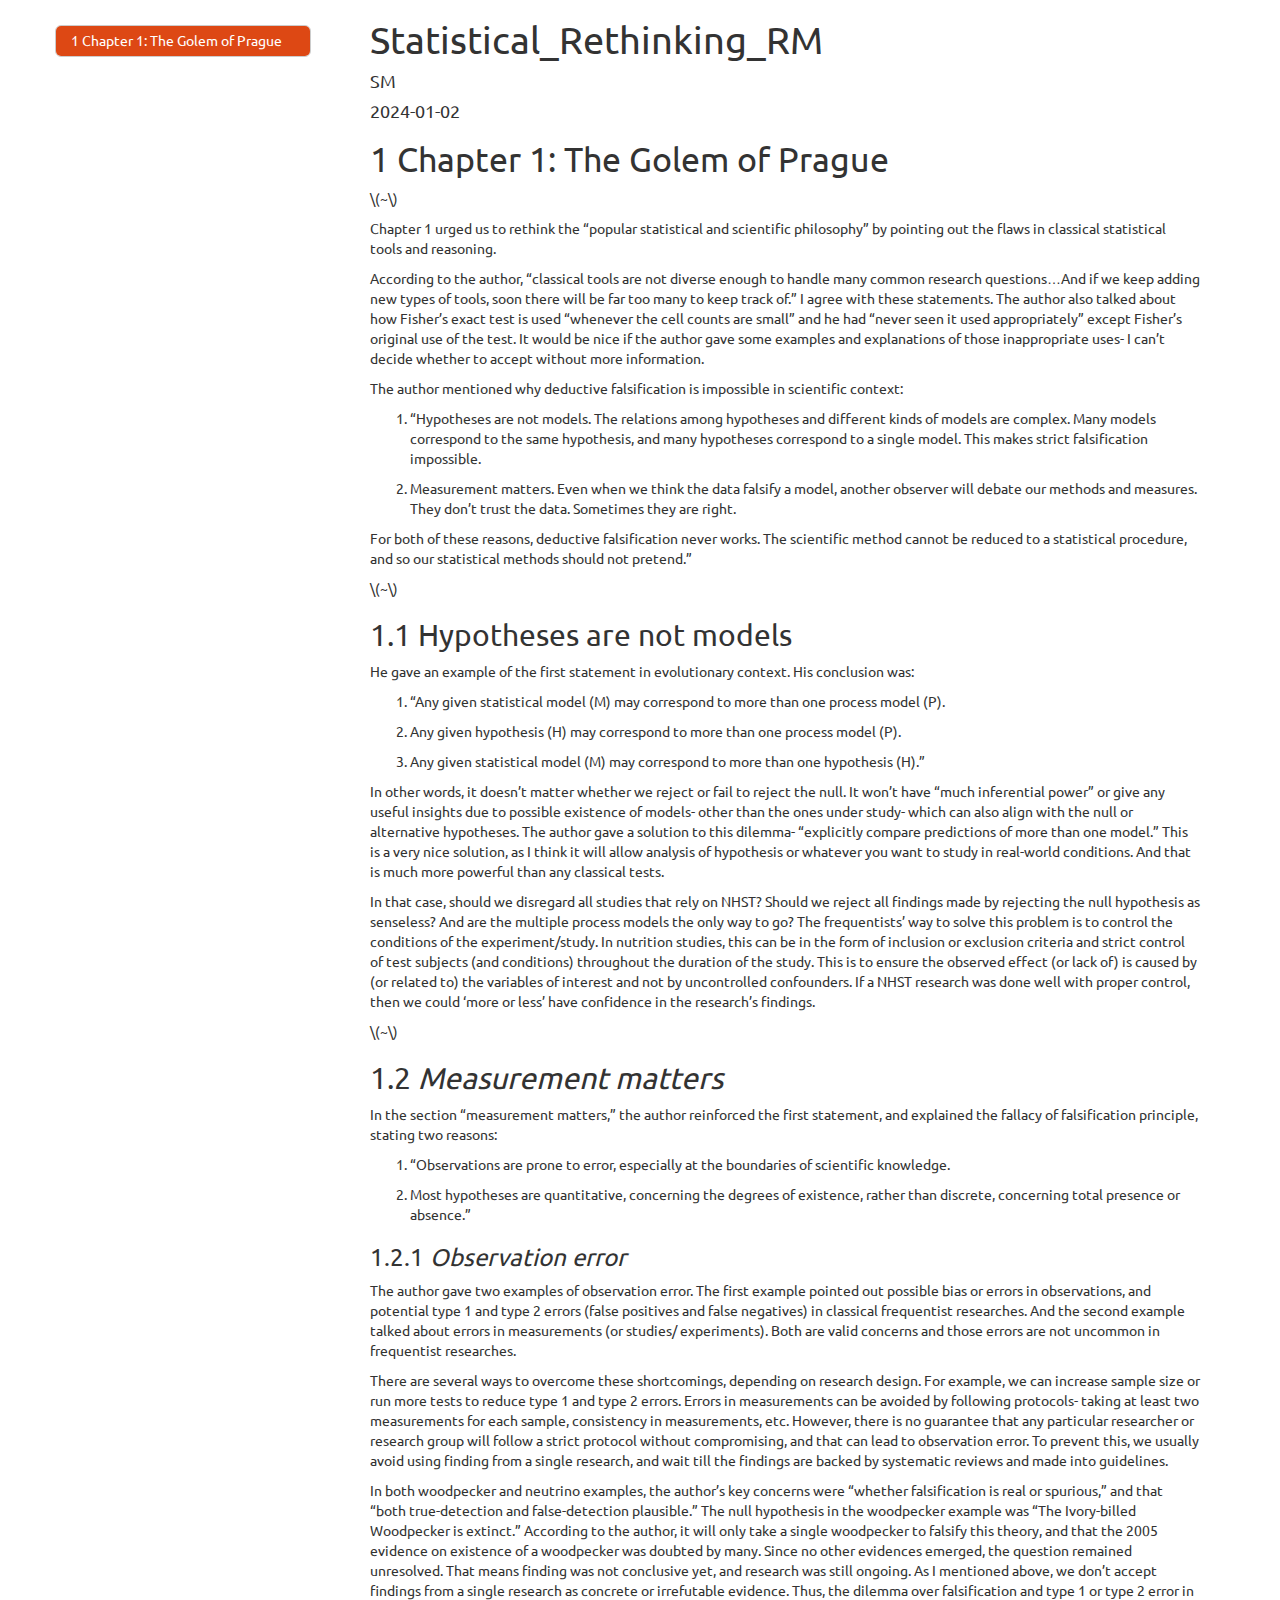
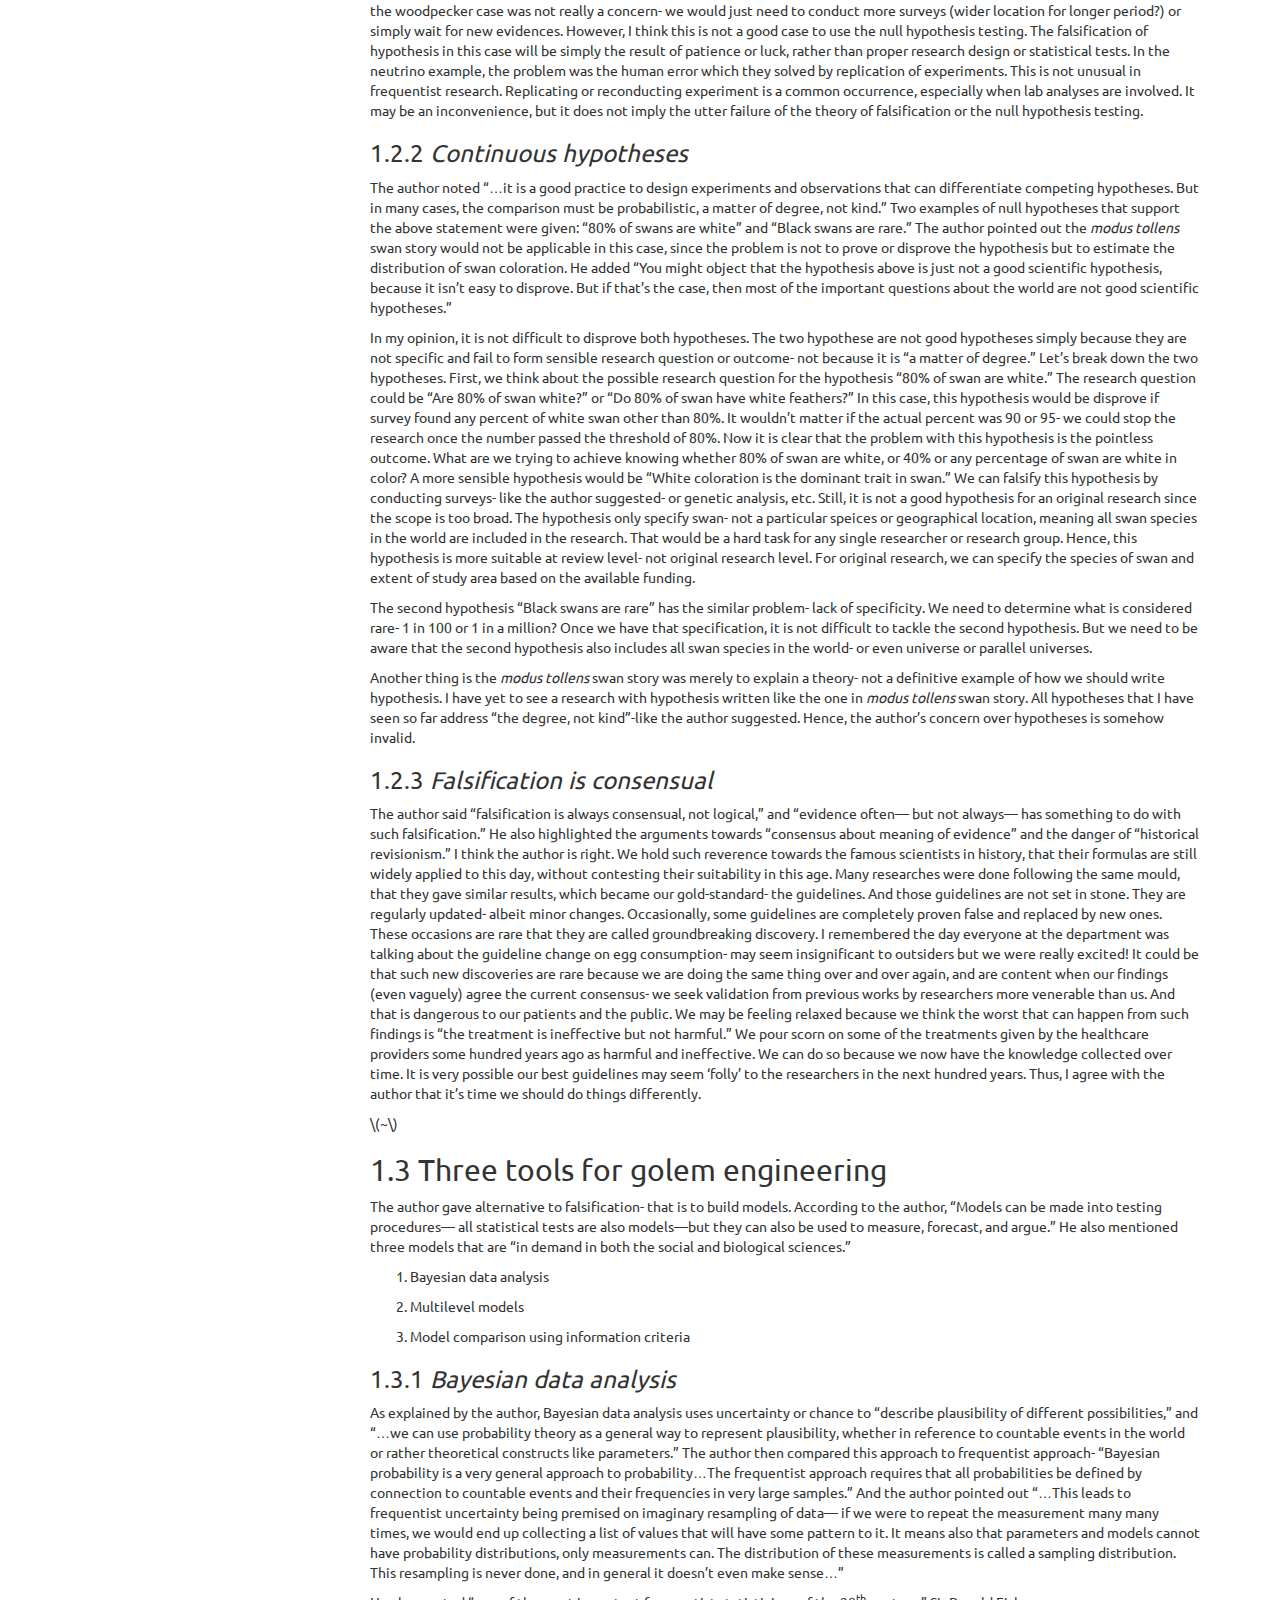
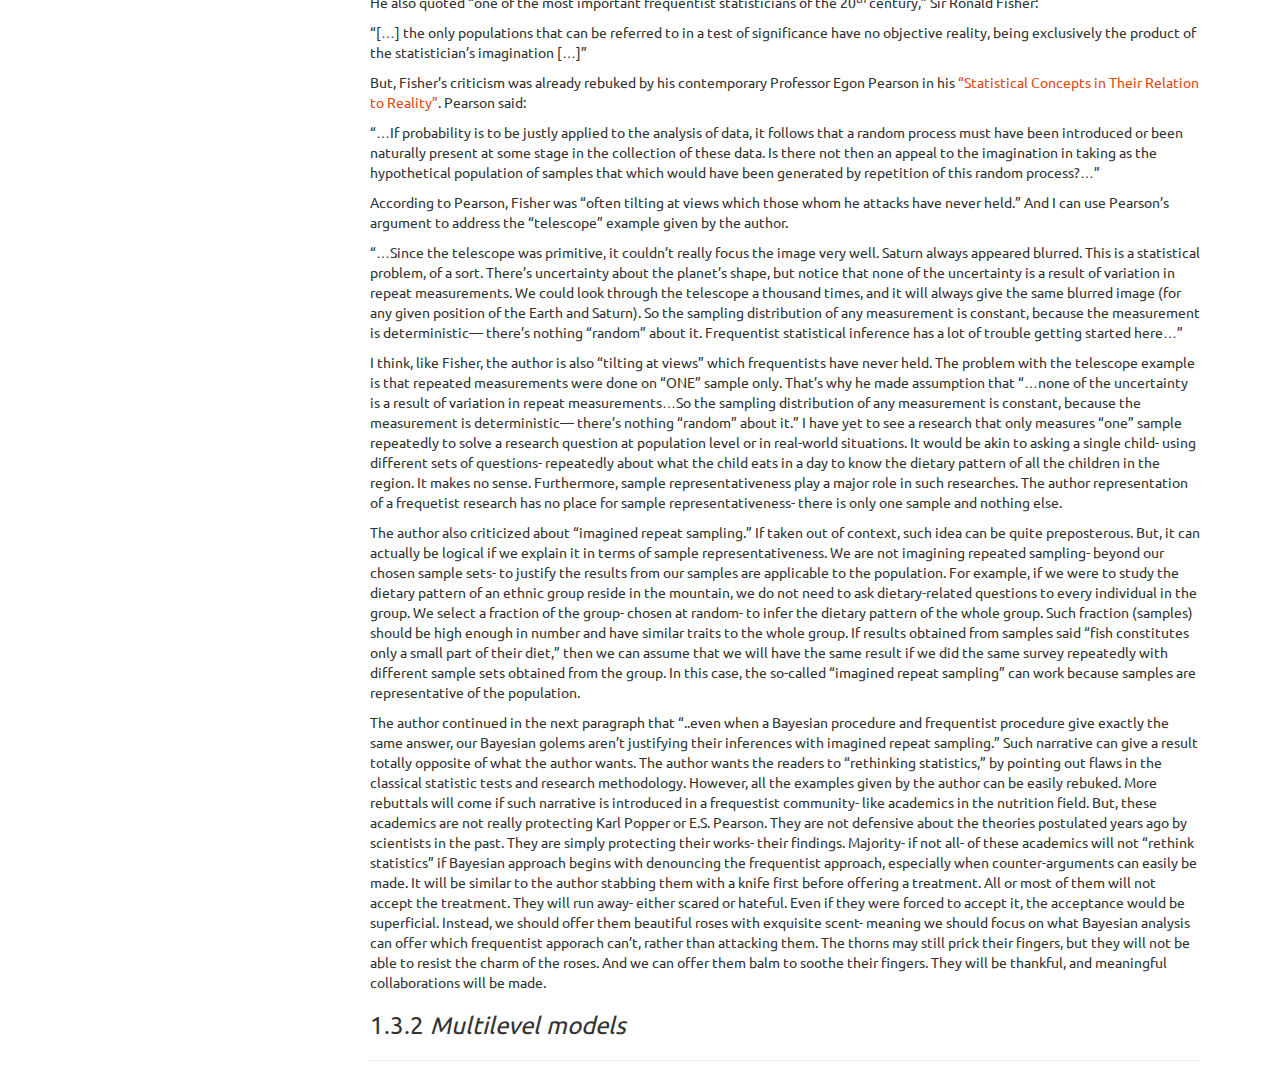
==== commit fe8d14ca: "update a bit" ====
--- a/Bayesian/Statistical_Rethinking_RM.html
+++ b/Bayesian/Statistical_Rethinking_RM.html
@@ -1463,7 +1463,7 @@
 <p>For both of these reasons, deductive falsification never works. The scientific method cannot be reduced to a statistical procedure, and so our statistical methods should not pretend.”</p>
 <p><span class="math inline">\(~\)</span></p>
 <div id="hypotheses-are-not-models" class="section level2" number="1.1">
-<h2><span class="header-section-number">1.1</span> <em>Hypotheses are not models</em></h2>
+<h2><span class="header-section-number">1.1</span> Hypotheses are not models</h2>
 <p>He gave an example of the first statement in evolutionary context. His conclusion was:</p>
 <ol style="list-style-type: decimal">
 <li><p>“Any given statistical model (M) may correspond to more than one process model (P).</p></li>
@@ -1502,7 +1502,29 @@
 </div>
 <div id="three-tools-for-golem-engineering" class="section level2" number="1.3">
 <h2><span class="header-section-number">1.3</span> Three tools for golem engineering</h2>
+<p>The author gave alternative to falsification- that is to build models. According to the author, “Models can be made into testing procedures— all statistical tests are also models—but they can also be used to measure, forecast, and argue.” He also mentioned three models that are “in demand in both the social and biological sciences.”</p>
+<ol style="list-style-type: decimal">
+<li><p>Bayesian data analysis</p></li>
+<li><p>Multilevel models</p></li>
+<li><p>Model comparison using information criteria</p></li>
+</ol>
+<div id="bayesian-data-analysis" class="section level3" number="1.3.1">
+<h3><span class="header-section-number">1.3.1</span> <em>Bayesian data analysis</em></h3>
+<p>As explained by the author, Bayesian data analysis uses uncertainty or chance to “describe plausibility of different possibilities,” and “…we can use probability theory as a general way to represent plausibility, whether in reference to countable events in the world or rather theoretical constructs like parameters.” The author then compared this approach to frequentist approach- “Bayesian probability is a very general approach to probability…The frequentist approach requires that all probabilities be defined by connection to countable events and their frequencies in very large samples.” And the author pointed out “…This leads to frequentist uncertainty being premised on imaginary resampling of data— if we were to repeat the measurement many many times, we would end up collecting a list of values that will have some pattern to it. It means also that parameters and models cannot have probability distributions, only measurements can. The distribution of these measurements is called a sampling distribution. This resampling is never done, and in general it doesn’t even make sense…”</p>
+<p>He also quoted “one of the most important frequentist statisticians of the 20<sup>th</sup> century,” Sir Ronald Fisher:</p>
+<p>“[…] the only populations that can be referred to in a test of significance have no objective reality, being exclusively the product of the statistician’s imagination […]”</p>
+<p>But, Fisher’s criticism was already rebuked by his contemporary Professor Egon Pearson in his <a href="https://errorstatistics.files.wordpress.com/2021/02/pearson_1955-stat-concepts-reality.pdf">“Statistical Concepts in Their Relation to Reality”</a>. Pearson said:</p>
+<p>“…If probability is to be justly applied to the analysis of data, it follows that a random process must have been introduced or been naturally present at some stage in the collection of these data. Is there not then an appeal to the imagination in taking as the hypothetical population of samples that which would have been generated by repetition of this random process?…”</p>
+<p>According to Pearson, Fisher was “often tilting at views which those whom he attacks have never held.” And I can use Pearson’s argument to address the “telescope” example given by the author.</p>
+<p>“…Since the telescope was primitive, it couldn’t really focus the image very well. Saturn always appeared blurred. This is a statistical problem, of a sort. There’s uncertainty about the planet’s shape, but notice that none of the uncertainty is a result of variation in repeat measurements. We could look through the telescope a thousand times, and it will always give the same blurred image (for any given position of the Earth and Saturn). So the sampling distribution of any measurement is constant, because the measurement is deterministic— there’s nothing “random” about it. Frequentist statistical inference has a lot of trouble getting started here…”</p>
+<p>I think, like Fisher, the author is also “tilting at views” which frequentists have never held. The problem with the telescope example is that repeated measurements were done on “ONE” sample only. That’s why he made assumption that “…none of the uncertainty is a result of variation in repeat measurements…So the sampling distribution of any measurement is constant, because the measurement is deterministic— there’s nothing “random” about it.” I have yet to see a research that only measures “one” sample repeatedly to solve a research question at population level or in real-world situations. It would be akin to asking a single child- using different sets of questions- repeatedly about what the child eats in a day to know the dietary pattern of all the children in the region. It makes no sense. Furthermore, sample representativeness play a major role in such researches. The author representation of a frequetist research has no place for sample representativeness- there is only one sample and nothing else.</p>
+<p>The author also criticized about “imagined repeat sampling.” If taken out of context, such idea can be quite preposterous. But, it can actually be logical if we explain it in terms of sample representativeness. We are not imagining repeated sampling- beyond our chosen sample sets- to justify the results from our samples are applicable to the population. For example, if we were to study the dietary pattern of an ethnic group reside in the mountain, we do not need to ask dietary-related questions to every individual in the group. We select a fraction of the group- chosen at random- to infer the dietary pattern of the whole group. Such fraction (samples) should be high enough in number and have similar traits to the whole group. If results obtained from samples said “fish constitutes only a small part of their diet,” then we can assume that we will have the same result if we did the same survey repeatedly with different sample sets obtained from the group. In this case, the so-called “imagined repeat sampling” can work because samples are representative of the population.</p>
+<p>The author continued in the next paragraph that “..even when a Bayesian procedure and frequentist procedure give exactly the same answer, our Bayesian golems aren’t justifying their inferences with imagined repeat sampling.” Such narrative can give a result totally opposite of what the author wants. The author wants the readers to “rethinking statistics,” by pointing out flaws in the classical statistic tests and research methodology. However, all the examples given by the author can be easily rebuked. More rebuttals will come if such narrative is introduced in a frequestist community- like academics in the nutrition field. But, these academics are not really protecting Karl Popper or E.S. Pearson. They are not defensive about the theories postulated years ago by scientists in the past. They are simply protecting their works- their findings. Majority- if not all- of these academics will not “rethink statistics” if Bayesian approach begins with denouncing the frequentist approach, especially when counter-arguments can easily be made. It will be similar to the author stabbing them with a knife first before offering a treatment. All or most of them will not accept the treatment. They will run away- either scared or hateful. Even if they were forced to accept it, the acceptance would be superficial. Instead, we should offer them beautiful roses with exquisite scent- meaning we should focus on what Bayesian analysis can offer which frequentist apporach can’t, rather than attacking them. The thorns may still prick their fingers, but they will not be able to resist the charm of the roses. And we can offer them balm to soothe their fingers. They will be thankful, and meaningful collaborations will be made.</p>
+</div>
+<div id="multilevel-models" class="section level3" number="1.3.2">
+<h3><span class="header-section-number">1.3.2</span> <em>Multilevel models</em></h3>
 <hr />
+</div>
 </div>
 </div>
 
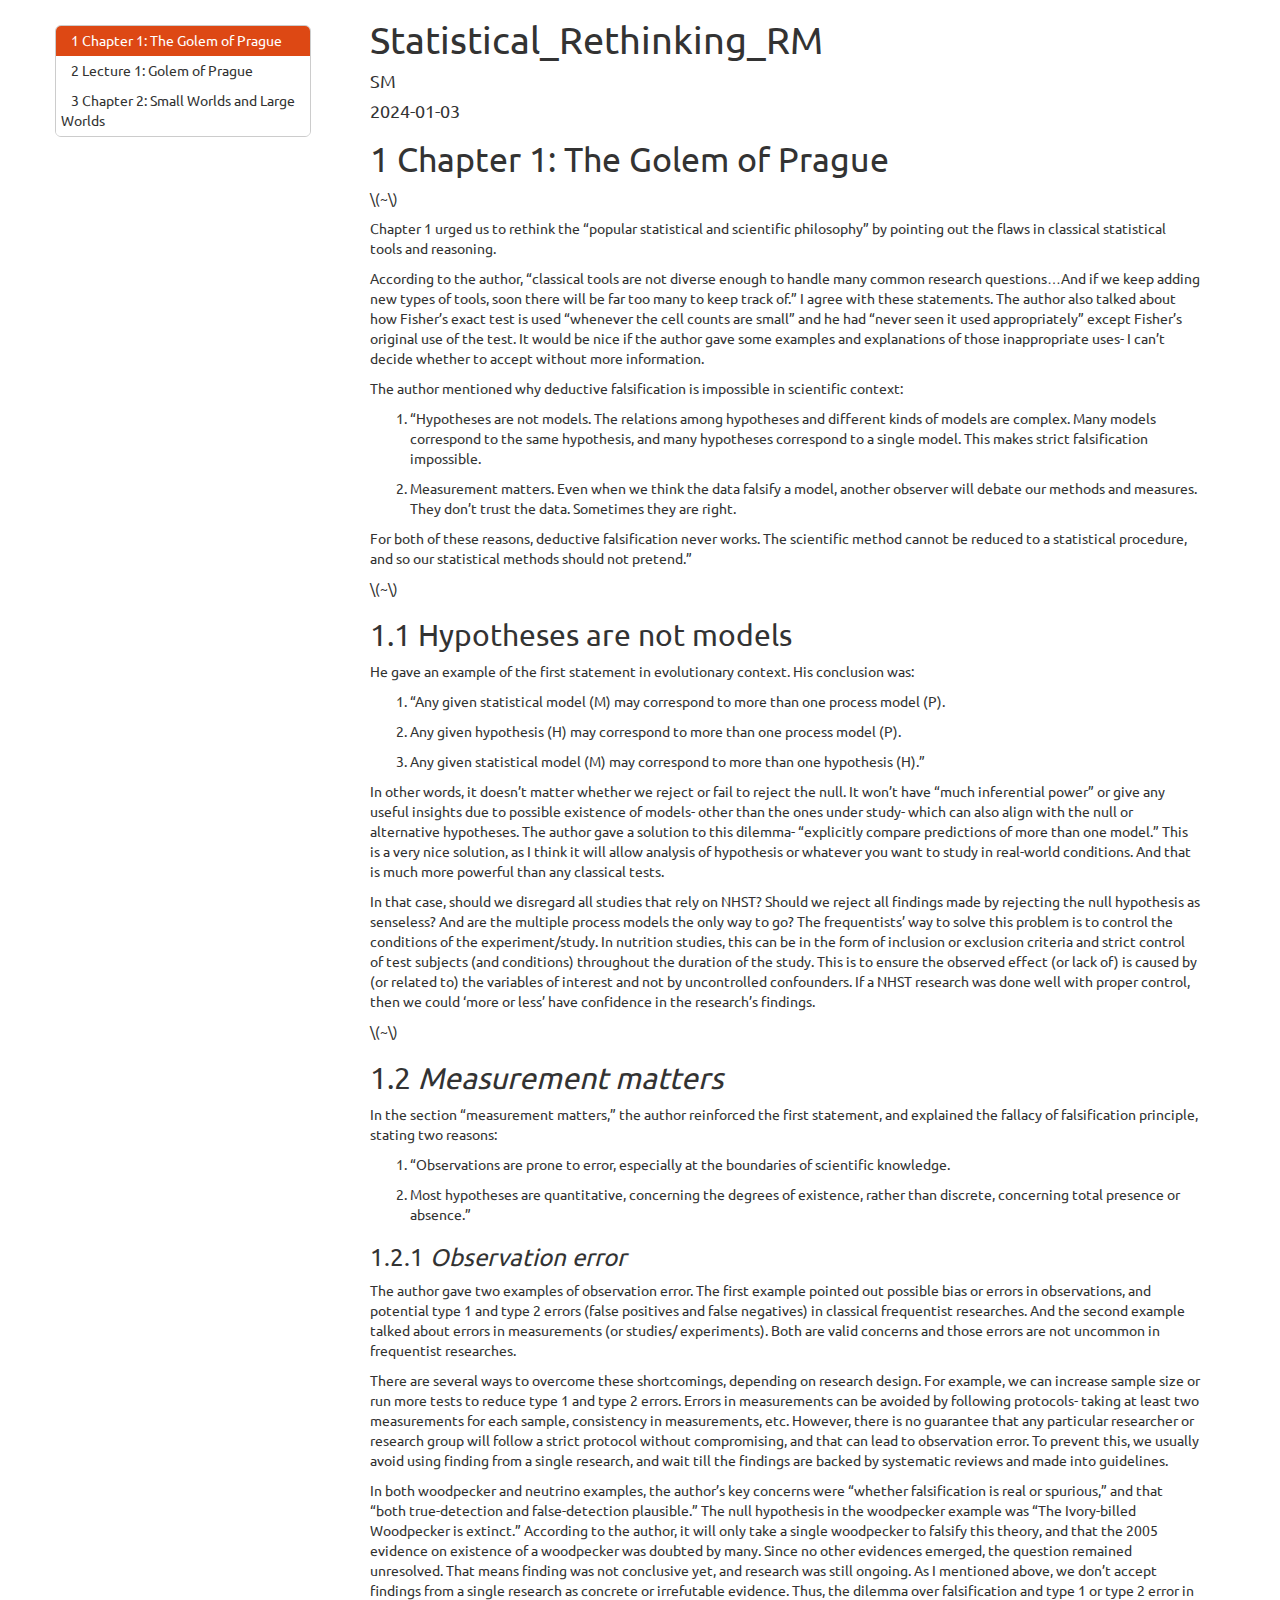
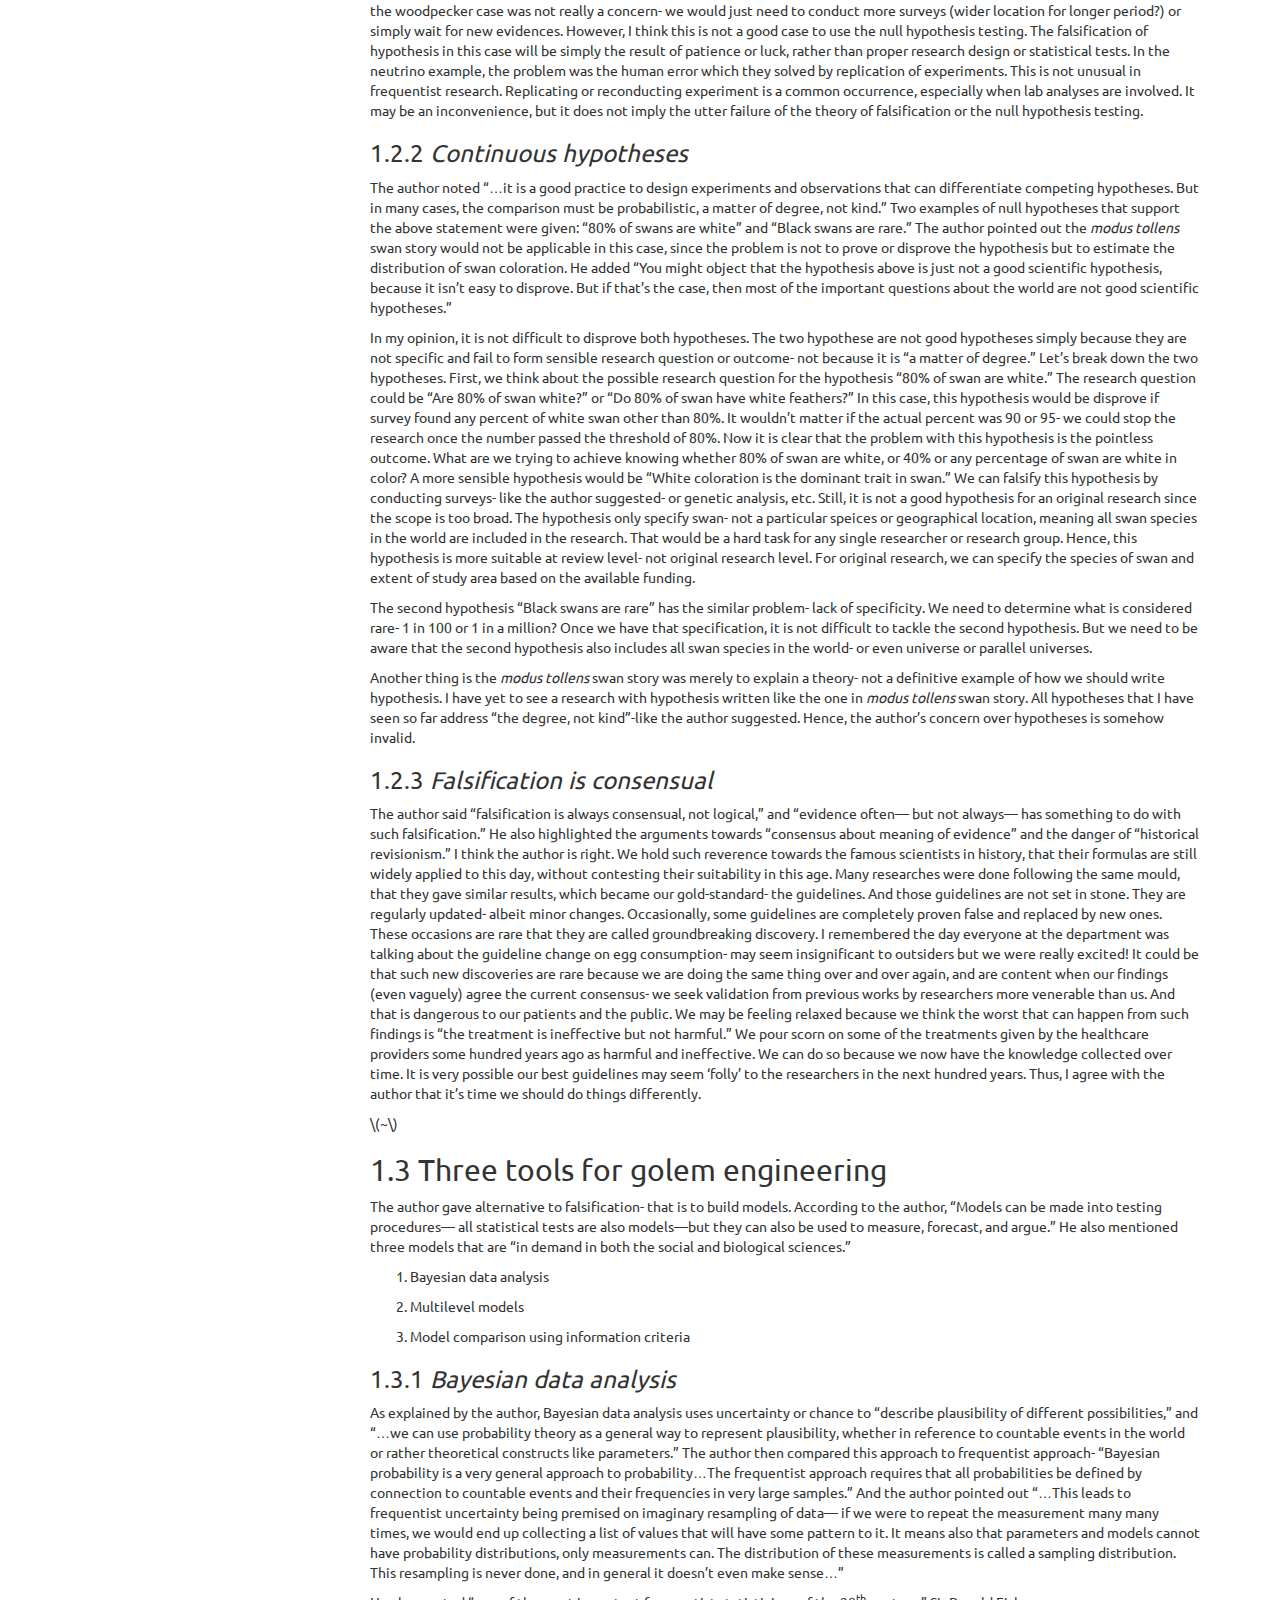
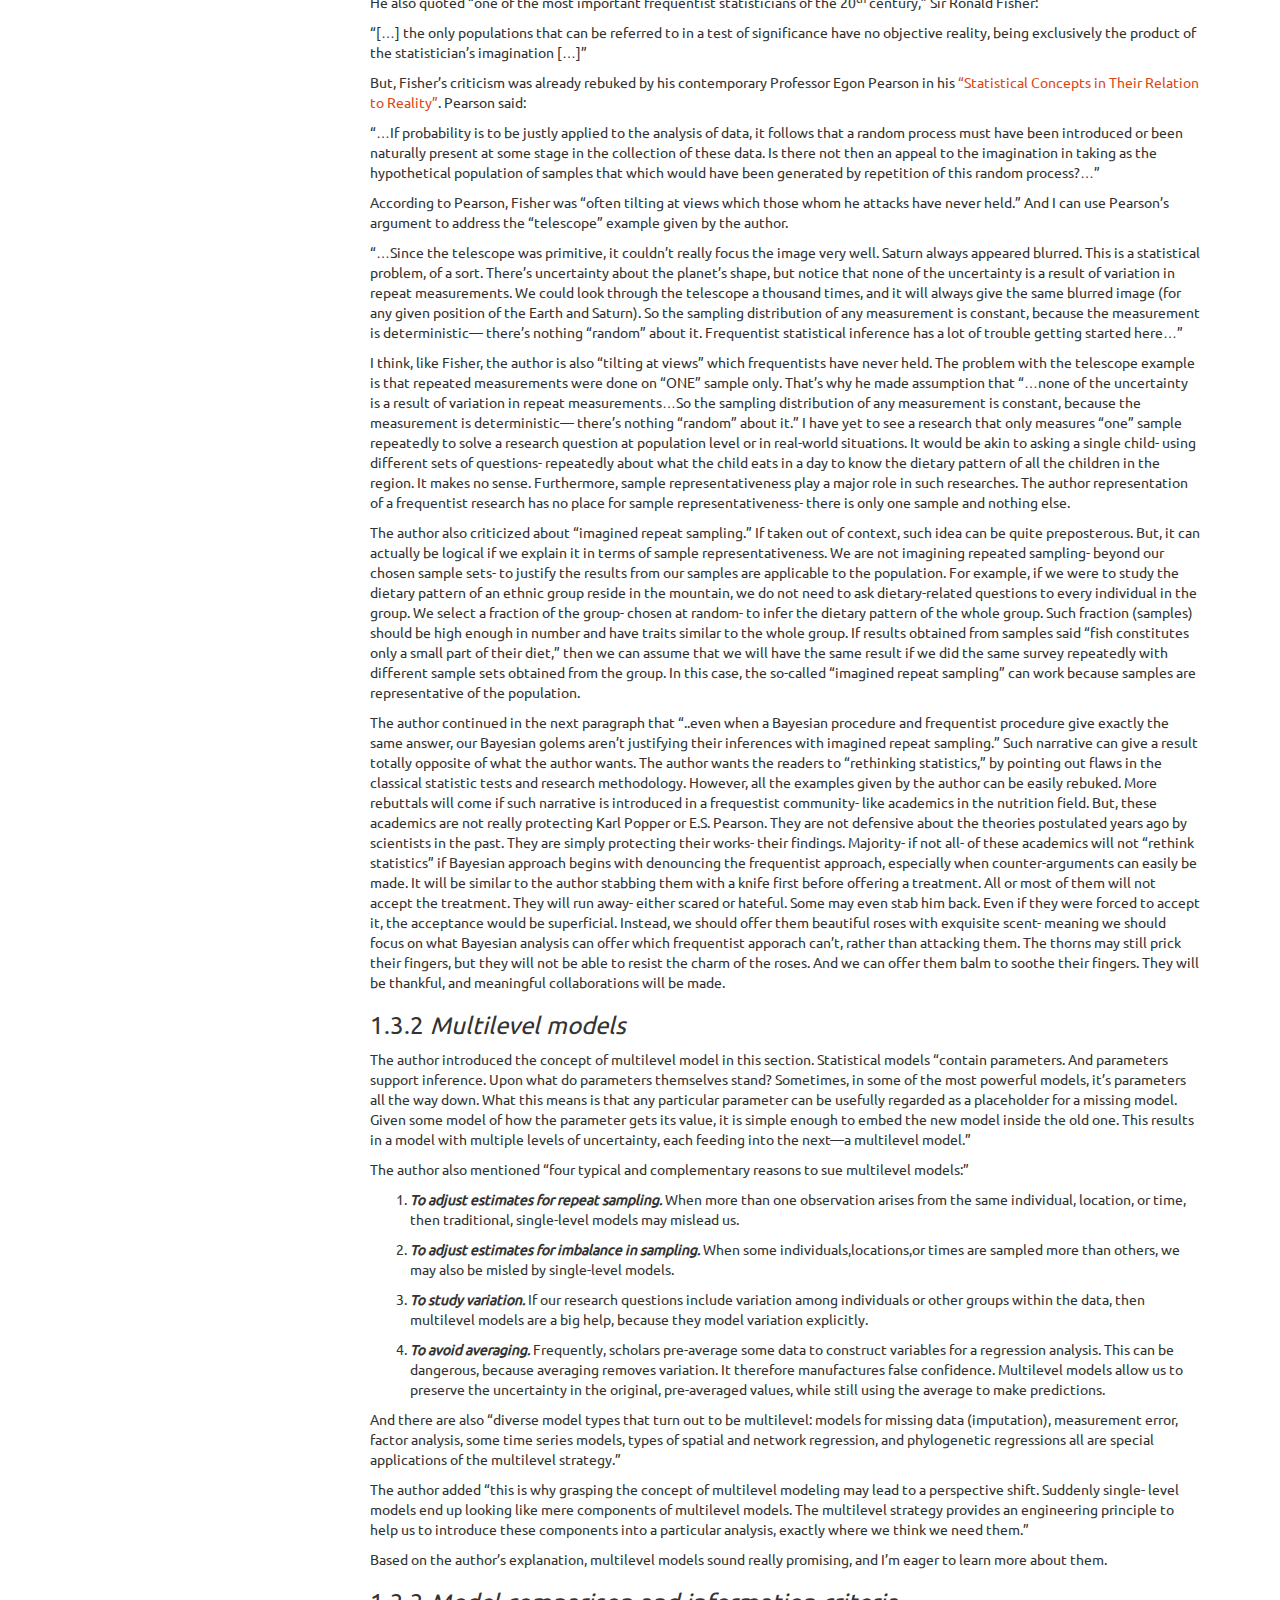
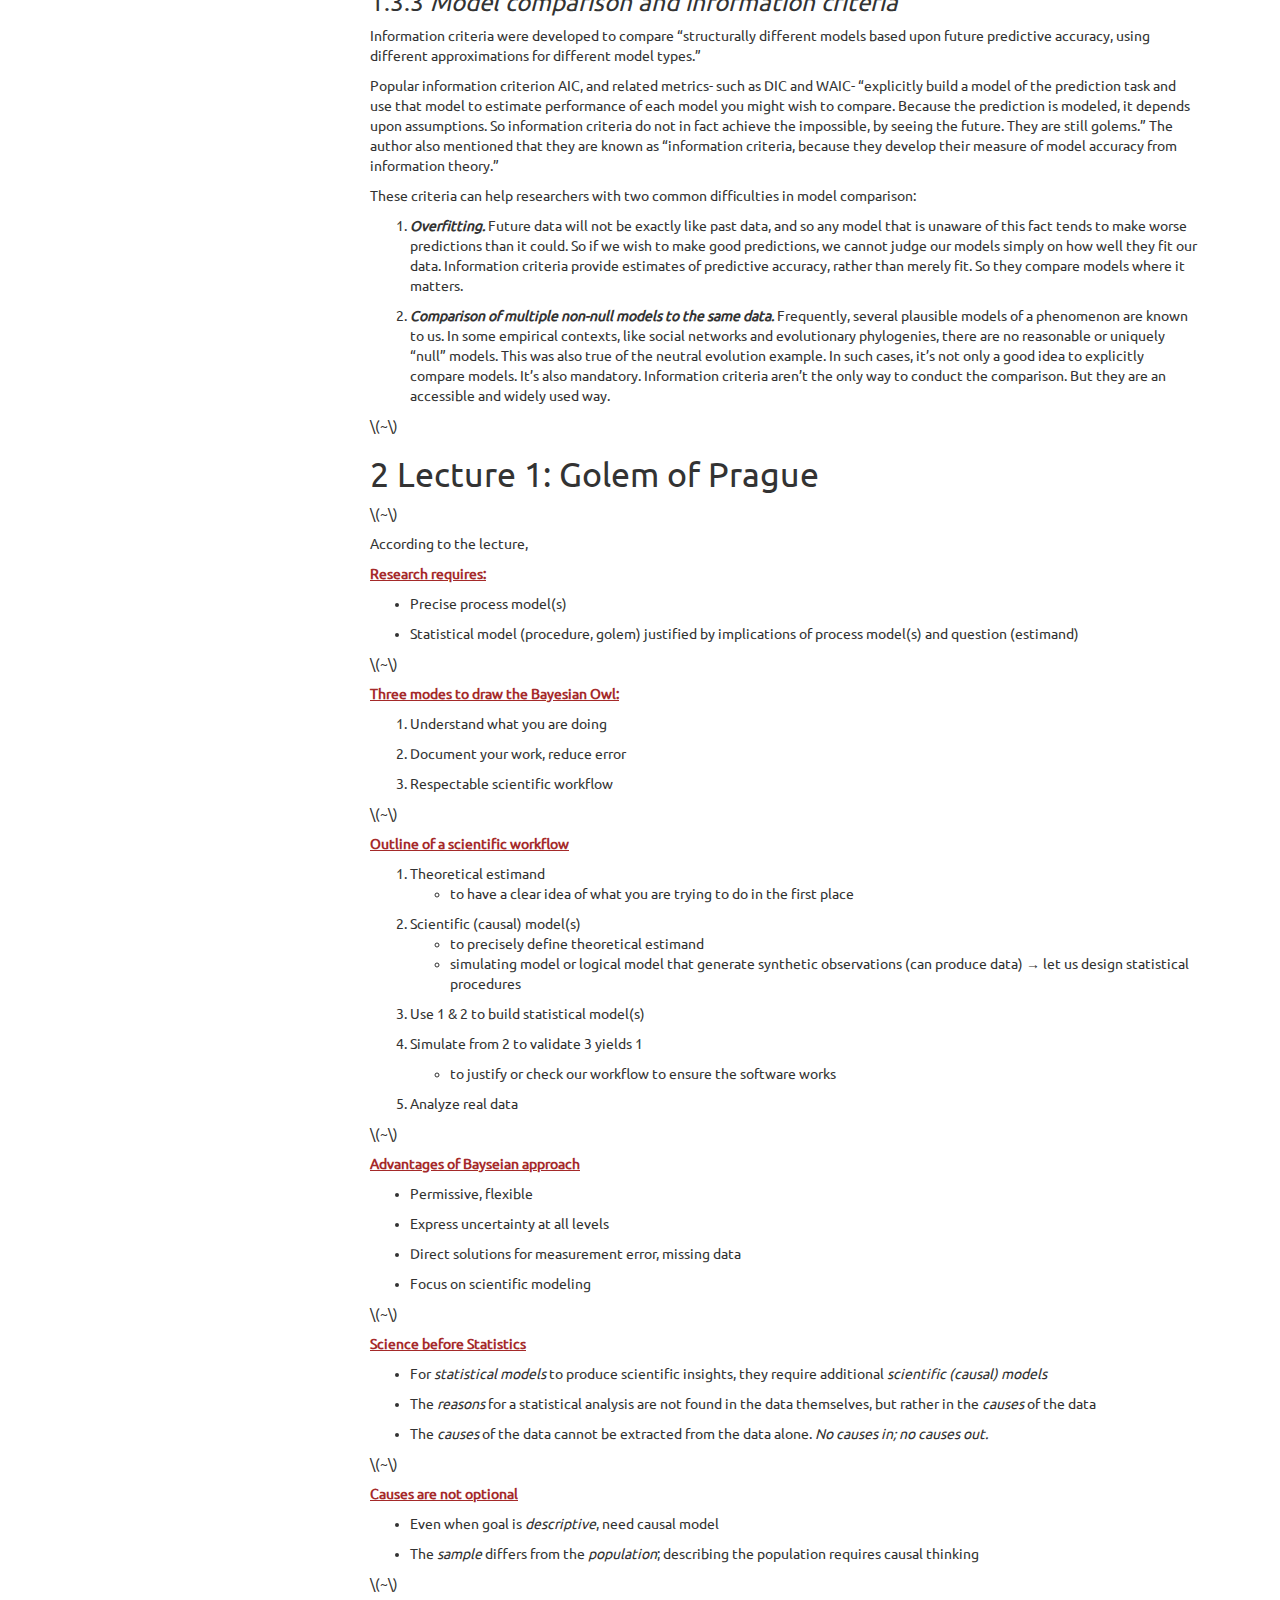
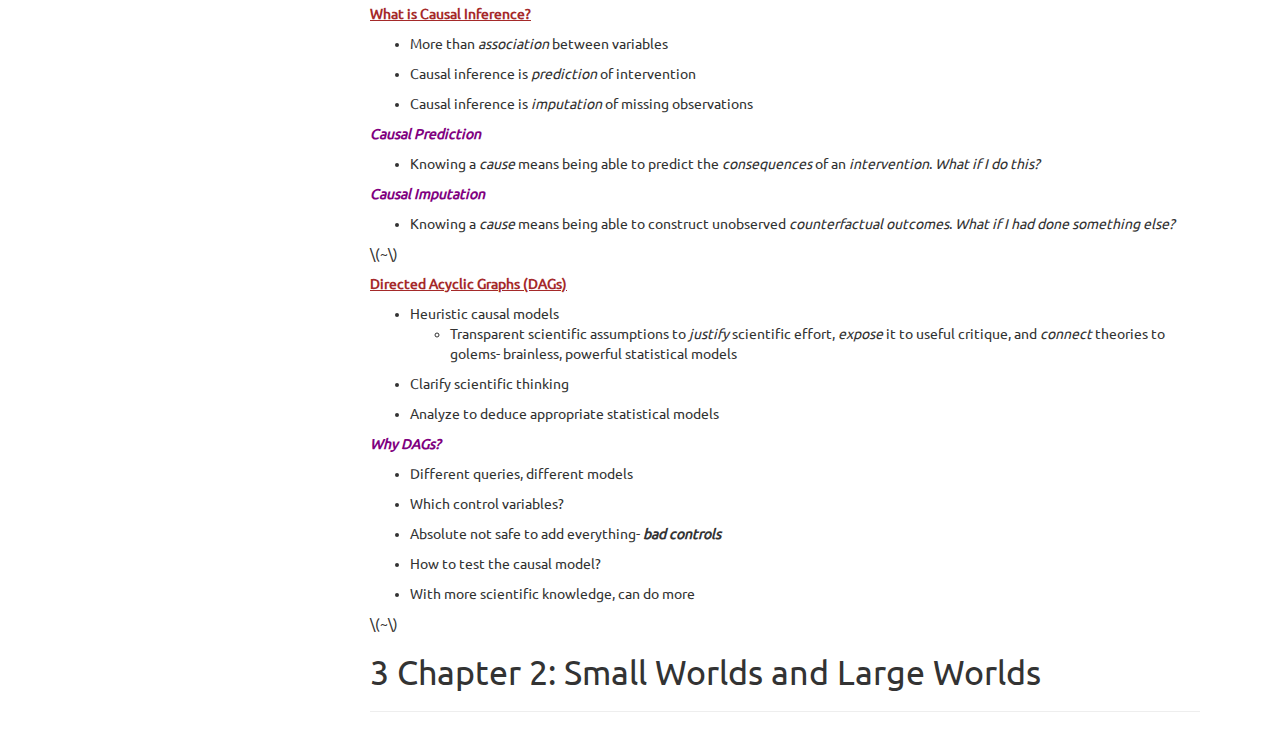
==== commit 05798ae6: "add chapter 1 and lecture 1" ====
--- a/Bayesian/Statistical_Rethinking_RM.html
+++ b/Bayesian/Statistical_Rethinking_RM.html
@@ -11,7 +11,7 @@
 
 <meta name="author" content="SM" />
 
-<meta name="date" content="2024-01-02" />
+<meta name="date" content="2024-01-03" />
 
 <title>Statistical_Rethinking_RM</title>
 
@@ -1445,7 +1445,7 @@
 
 <h1 class="title toc-ignore">Statistical_Rethinking_RM</h1>
 <h4 class="author">SM</h4>
-<h4 class="date">2024-01-02</h4>
+<h4 class="date">2024-01-03</h4>
 
 </div>
 
@@ -1517,15 +1517,139 @@
 <p>“…If probability is to be justly applied to the analysis of data, it follows that a random process must have been introduced or been naturally present at some stage in the collection of these data. Is there not then an appeal to the imagination in taking as the hypothetical population of samples that which would have been generated by repetition of this random process?…”</p>
 <p>According to Pearson, Fisher was “often tilting at views which those whom he attacks have never held.” And I can use Pearson’s argument to address the “telescope” example given by the author.</p>
 <p>“…Since the telescope was primitive, it couldn’t really focus the image very well. Saturn always appeared blurred. This is a statistical problem, of a sort. There’s uncertainty about the planet’s shape, but notice that none of the uncertainty is a result of variation in repeat measurements. We could look through the telescope a thousand times, and it will always give the same blurred image (for any given position of the Earth and Saturn). So the sampling distribution of any measurement is constant, because the measurement is deterministic— there’s nothing “random” about it. Frequentist statistical inference has a lot of trouble getting started here…”</p>
-<p>I think, like Fisher, the author is also “tilting at views” which frequentists have never held. The problem with the telescope example is that repeated measurements were done on “ONE” sample only. That’s why he made assumption that “…none of the uncertainty is a result of variation in repeat measurements…So the sampling distribution of any measurement is constant, because the measurement is deterministic— there’s nothing “random” about it.” I have yet to see a research that only measures “one” sample repeatedly to solve a research question at population level or in real-world situations. It would be akin to asking a single child- using different sets of questions- repeatedly about what the child eats in a day to know the dietary pattern of all the children in the region. It makes no sense. Furthermore, sample representativeness play a major role in such researches. The author representation of a frequetist research has no place for sample representativeness- there is only one sample and nothing else.</p>
-<p>The author also criticized about “imagined repeat sampling.” If taken out of context, such idea can be quite preposterous. But, it can actually be logical if we explain it in terms of sample representativeness. We are not imagining repeated sampling- beyond our chosen sample sets- to justify the results from our samples are applicable to the population. For example, if we were to study the dietary pattern of an ethnic group reside in the mountain, we do not need to ask dietary-related questions to every individual in the group. We select a fraction of the group- chosen at random- to infer the dietary pattern of the whole group. Such fraction (samples) should be high enough in number and have similar traits to the whole group. If results obtained from samples said “fish constitutes only a small part of their diet,” then we can assume that we will have the same result if we did the same survey repeatedly with different sample sets obtained from the group. In this case, the so-called “imagined repeat sampling” can work because samples are representative of the population.</p>
-<p>The author continued in the next paragraph that “..even when a Bayesian procedure and frequentist procedure give exactly the same answer, our Bayesian golems aren’t justifying their inferences with imagined repeat sampling.” Such narrative can give a result totally opposite of what the author wants. The author wants the readers to “rethinking statistics,” by pointing out flaws in the classical statistic tests and research methodology. However, all the examples given by the author can be easily rebuked. More rebuttals will come if such narrative is introduced in a frequestist community- like academics in the nutrition field. But, these academics are not really protecting Karl Popper or E.S. Pearson. They are not defensive about the theories postulated years ago by scientists in the past. They are simply protecting their works- their findings. Majority- if not all- of these academics will not “rethink statistics” if Bayesian approach begins with denouncing the frequentist approach, especially when counter-arguments can easily be made. It will be similar to the author stabbing them with a knife first before offering a treatment. All or most of them will not accept the treatment. They will run away- either scared or hateful. Even if they were forced to accept it, the acceptance would be superficial. Instead, we should offer them beautiful roses with exquisite scent- meaning we should focus on what Bayesian analysis can offer which frequentist apporach can’t, rather than attacking them. The thorns may still prick their fingers, but they will not be able to resist the charm of the roses. And we can offer them balm to soothe their fingers. They will be thankful, and meaningful collaborations will be made.</p>
+<p>I think, like Fisher, the author is also “tilting at views” which frequentists have never held. The problem with the telescope example is that repeated measurements were done on “ONE” sample only. That’s why he made assumption that “…none of the uncertainty is a result of variation in repeat measurements…So the sampling distribution of any measurement is constant, because the measurement is deterministic— there’s nothing “random” about it.” I have yet to see a research that only measures “one” sample repeatedly to solve a research question at population level or in real-world situations. It would be akin to asking a single child- using different sets of questions- repeatedly about what the child eats in a day to know the dietary pattern of all the children in the region. It makes no sense. Furthermore, sample representativeness play a major role in such researches. The author representation of a frequentist research has no place for sample representativeness- there is only one sample and nothing else.</p>
+<p>The author also criticized about “imagined repeat sampling.” If taken out of context, such idea can be quite preposterous. But, it can actually be logical if we explain it in terms of sample representativeness. We are not imagining repeated sampling- beyond our chosen sample sets- to justify the results from our samples are applicable to the population. For example, if we were to study the dietary pattern of an ethnic group reside in the mountain, we do not need to ask dietary-related questions to every individual in the group. We select a fraction of the group- chosen at random- to infer the dietary pattern of the whole group. Such fraction (samples) should be high enough in number and have traits similar to the whole group. If results obtained from samples said “fish constitutes only a small part of their diet,” then we can assume that we will have the same result if we did the same survey repeatedly with different sample sets obtained from the group. In this case, the so-called “imagined repeat sampling” can work because samples are representative of the population.</p>
+<p>The author continued in the next paragraph that “..even when a Bayesian procedure and frequentist procedure give exactly the same answer, our Bayesian golems aren’t justifying their inferences with imagined repeat sampling.” Such narrative can give a result totally opposite of what the author wants. The author wants the readers to “rethinking statistics,” by pointing out flaws in the classical statistic tests and research methodology. However, all the examples given by the author can be easily rebuked. More rebuttals will come if such narrative is introduced in a frequestist community- like academics in the nutrition field. But, these academics are not really protecting Karl Popper or E.S. Pearson. They are not defensive about the theories postulated years ago by scientists in the past. They are simply protecting their works- their findings. Majority- if not all- of these academics will not “rethink statistics” if Bayesian approach begins with denouncing the frequentist approach, especially when counter-arguments can easily be made. It will be similar to the author stabbing them with a knife first before offering a treatment. All or most of them will not accept the treatment. They will run away- either scared or hateful. Some may even stab him back. Even if they were forced to accept it, the acceptance would be superficial. Instead, we should offer them beautiful roses with exquisite scent- meaning we should focus on what Bayesian analysis can offer which frequentist apporach can’t, rather than attacking them. The thorns may still prick their fingers, but they will not be able to resist the charm of the roses. And we can offer them balm to soothe their fingers. They will be thankful, and meaningful collaborations will be made.</p>
 </div>
 <div id="multilevel-models" class="section level3" number="1.3.2">
 <h3><span class="header-section-number">1.3.2</span> <em>Multilevel models</em></h3>
-<hr />
+<p>The author introduced the concept of multilevel model in this section. Statistical models “contain parameters. And parameters support inference. Upon what do parameters themselves stand? Sometimes, in some of the most powerful models, it’s parameters all the way down. What this means is that any particular parameter can be usefully regarded as a placeholder for a missing model. Given some model of how the parameter gets its value, it is simple enough to embed the new model inside the old one. This results in a model with multiple levels of uncertainty, each feeding into the next—a multilevel model.”</p>
+<p>The author also mentioned “four typical and complementary reasons to sue multilevel models:”</p>
+<ol style="list-style-type: decimal">
+<li><p><strong><em>To adjust estimates for repeat sampling.</em></strong> When more than one observation arises from the same individual, location, or time, then traditional, single-level models may mislead us.</p></li>
+<li><p><strong><em>To adjust estimates for imbalance in sampling.</em></strong> When some individuals,locations,or times are sampled more than others, we may also be misled by single-level models.</p></li>
+<li><p><strong><em>To study variation.</em></strong> If our research questions include variation among individuals or other groups within the data, then multilevel models are a big help, because they model variation explicitly.</p></li>
+<li><p><strong><em>To avoid averaging.</em></strong> Frequently, scholars pre-average some data to construct variables for a regression analysis. This can be dangerous, because averaging removes variation. It therefore manufactures false confidence. Multilevel models allow us to preserve the uncertainty in the original, pre-averaged values, while still using the average to make predictions.</p></li>
+</ol>
+<p>And there are also “diverse model types that turn out to be multilevel: models for missing data (imputation), measurement error, factor analysis, some time series models, types of spatial and network regression, and phylogenetic regressions all are special applications of the multilevel strategy.”</p>
+<p>The author added “this is why grasping the concept of multilevel modeling may lead to a perspective shift. Suddenly single- level models end up looking like mere components of multilevel models. The multilevel strategy provides an engineering principle to help us to introduce these components into a particular analysis, exactly where we think we need them.”</p>
+<p>Based on the author’s explanation, multilevel models sound really promising, and I’m eager to learn more about them.</p>
+</div>
+<div id="model-comparison-and-information-criteria" class="section level3" number="1.3.3">
+<h3><span class="header-section-number">1.3.3</span> <em>Model comparison and information criteria</em></h3>
+<p>Information criteria were developed to compare “structurally different models based upon future predictive accuracy, using different approximations for different model types.”</p>
+<p>Popular information criterion AIC, and related metrics- such as DIC and WAIC- “explicitly build a model of the prediction task and use that model to estimate performance of each model you might wish to compare. Because the prediction is modeled, it depends upon assumptions. So information criteria do not in fact achieve the impossible, by seeing the future. They are still golems.” The author also mentioned that they are known as “information criteria, because they develop their measure of model accuracy from information theory.”</p>
+<p>These criteria can help researchers with two common difficulties in model comparison:</p>
+<ol style="list-style-type: decimal">
+<li><p><strong><em>Overfitting.</em></strong> Future data will not be exactly like past data, and so any model that is unaware of this fact tends to make worse predictions than it could. So if we wish to make good predictions, we cannot judge our models simply on how well they fit our data. Information criteria provide estimates of predictive accuracy, rather than merely fit. So they compare models where it matters.</p></li>
+<li><p><strong><em>Comparison of multiple non-null models to the same data.</em></strong> Frequently, several plausible models of a phenomenon are known to us. In some empirical contexts, like social networks and evolutionary phylogenies, there are no reasonable or uniquely “null” models. This was also true of the neutral evolution example. In such cases, it’s not only a good idea to explicitly compare models. It’s also mandatory. Information criteria aren’t the only way to conduct the comparison. But they are an accessible and widely used way.</p></li>
+</ol>
+<p><span class="math inline">\(~\)</span></p>
 </div>
 </div>
+</div>
+<div id="lecture-1-golem-of-prague" class="section level1" number="2">
+<h1><span class="header-section-number">2</span> Lecture 1: Golem of Prague</h1>
+<p><span class="math inline">\(~\)</span></p>
+<p>According to the lecture,</p>
+<p><span style="color:brown"><span style="text-decoration:underline"><strong>Research requires:</strong></span></p>
+<ul>
+<li><p>Precise process model(s)</p></li>
+<li><p>Statistical model (procedure, golem) justified by implications of process model(s) and question (estimand)</p></li>
+</ul>
+<p><span class="math inline">\(~\)</span></p>
+<p><span style="color:brown"><span style="text-decoration:underline"><strong>Three modes to draw the Bayesian Owl:</strong></span></p>
+<ol style="list-style-type: decimal">
+<li><p>Understand what you are doing</p></li>
+<li><p>Document your work, reduce error</p></li>
+<li><p>Respectable scientific workflow</p></li>
+</ol>
+<p><span class="math inline">\(~\)</span></p>
+<p><span style="color:brown"><span style="text-decoration:underline"><strong>Outline of a scientific workflow</strong></span></p>
+<ol style="list-style-type: decimal">
+<li>Theoretical estimand
+<ul>
+<li>to have a clear idea of what you are trying to do in the first place</li>
+</ul></li>
+</ol>
+<ol start="2" style="list-style-type: decimal">
+<li>Scientific (causal) model(s)
+<ul>
+<li>to precisely define theoretical estimand</li>
+<li>simulating model or logical model that generate synthetic observations (can produce data) → let us design statistical procedures</li>
+</ul></li>
+</ol>
+<ol start="3" style="list-style-type: decimal">
+<li><p>Use 1 &amp; 2 to build statistical model(s)</p></li>
+<li><p>Simulate from 2 to validate 3 yields 1</p>
+<ul>
+<li>to justify or check our workflow to ensure the software works</li>
+</ul></li>
+</ol>
+<ol start="5" style="list-style-type: decimal">
+<li>Analyze real data</li>
+</ol>
+<p><span class="math inline">\(~\)</span></p>
+<p><span style="color:brown"><span style="text-decoration:underline"><strong>Advantages of Bayseian approach</strong></span></p>
+<ul>
+<li><p>Permissive, flexible</p></li>
+<li><p>Express uncertainty at all levels</p></li>
+<li><p>Direct solutions for measurement error, missing data</p></li>
+<li><p>Focus on scientific modeling</p></li>
+</ul>
+<p><span class="math inline">\(~\)</span></p>
+<p><span style="color:brown"><span style="text-decoration:underline"><strong>Science before Statistics</strong></span></p>
+<ul>
+<li><p>For <em>statistical models</em> to produce scientific insights, they require additional <em>scientific (causal) models</em></p></li>
+<li><p>The <em>reasons</em> for a statistical analysis are not found in the data themselves, but rather in the <em>causes</em> of the data</p></li>
+<li><p>The <em>causes</em> of the data cannot be extracted from the data alone. <em>No causes in; no causes out.</em></p></li>
+</ul>
+<p><span class="math inline">\(~\)</span></p>
+<p><span style="color:brown"><span style="text-decoration:underline"><strong>Causes are not optional</strong></span></p>
+<ul>
+<li><p>Even when goal is <em>descriptive</em>, need causal model</p></li>
+<li><p>The <em>sample</em> differs from the <em>population</em>; describing the population requires causal thinking</p></li>
+</ul>
+<p><span class="math inline">\(~\)</span></p>
+<p><span style="color:brown"><span style="text-decoration:underline"><strong>What is Causal Inference?</strong></span></p>
+<ul>
+<li><p>More than <em>association</em> between variables</p></li>
+<li><p>Causal inference is <em>prediction</em> of intervention</p></li>
+<li><p>Causal inference is <em>imputation</em> of missing observations</p></li>
+</ul>
+<p><span style="color:purple"><strong><em>Causal Prediction</em></strong></span></p>
+<ul>
+<li>Knowing a <em>cause</em> means being able to predict the <em>consequences</em> of an <em>intervention</em>. <em>What if I do this?</em></li>
+</ul>
+<p><span style="color:purple"><strong><em>Causal Imputation</em></strong></span></p>
+<ul>
+<li>Knowing a <em>cause</em> means being able to construct unobserved <em>counterfactual outcomes</em>. <em>What if I had done something else?</em></li>
+</ul>
+<p><span class="math inline">\(~\)</span></p>
+<p><span style="color:brown"><span style="text-decoration:underline"><strong>Directed Acyclic Graphs (DAGs)</strong></span></p>
+<ul>
+<li>Heuristic causal models
+<ul>
+<li>Transparent scientific assumptions to <em>justify</em> scientific effort, <em>expose</em> it to useful critique, and <em>connect</em> theories to golems- brainless, powerful statistical models</li>
+</ul></li>
+</ul>
+<ul>
+<li><p>Clarify scientific thinking</p></li>
+<li><p>Analyze to deduce appropriate statistical models</p></li>
+</ul>
+<p><span style="color:purple"><strong><em>Why DAGs?</em></strong></span></p>
+<ul>
+<li><p>Different queries, different models</p></li>
+<li><p>Which control variables?</p></li>
+<li><p>Absolute not safe to add everything- <strong><em>bad controls</em></strong></p></li>
+<li><p>How to test the causal model?</p></li>
+<li><p>With more scientific knowledge, can do more</p></li>
+</ul>
+<p><span class="math inline">\(~\)</span></p>
+</div>
+<div id="chapter-2-small-worlds-and-large-worlds" class="section level1" number="3">
+<h1><span class="header-section-number">3</span> Chapter 2: Small Worlds and Large Worlds</h1>
+<hr />
 </div>
 
 
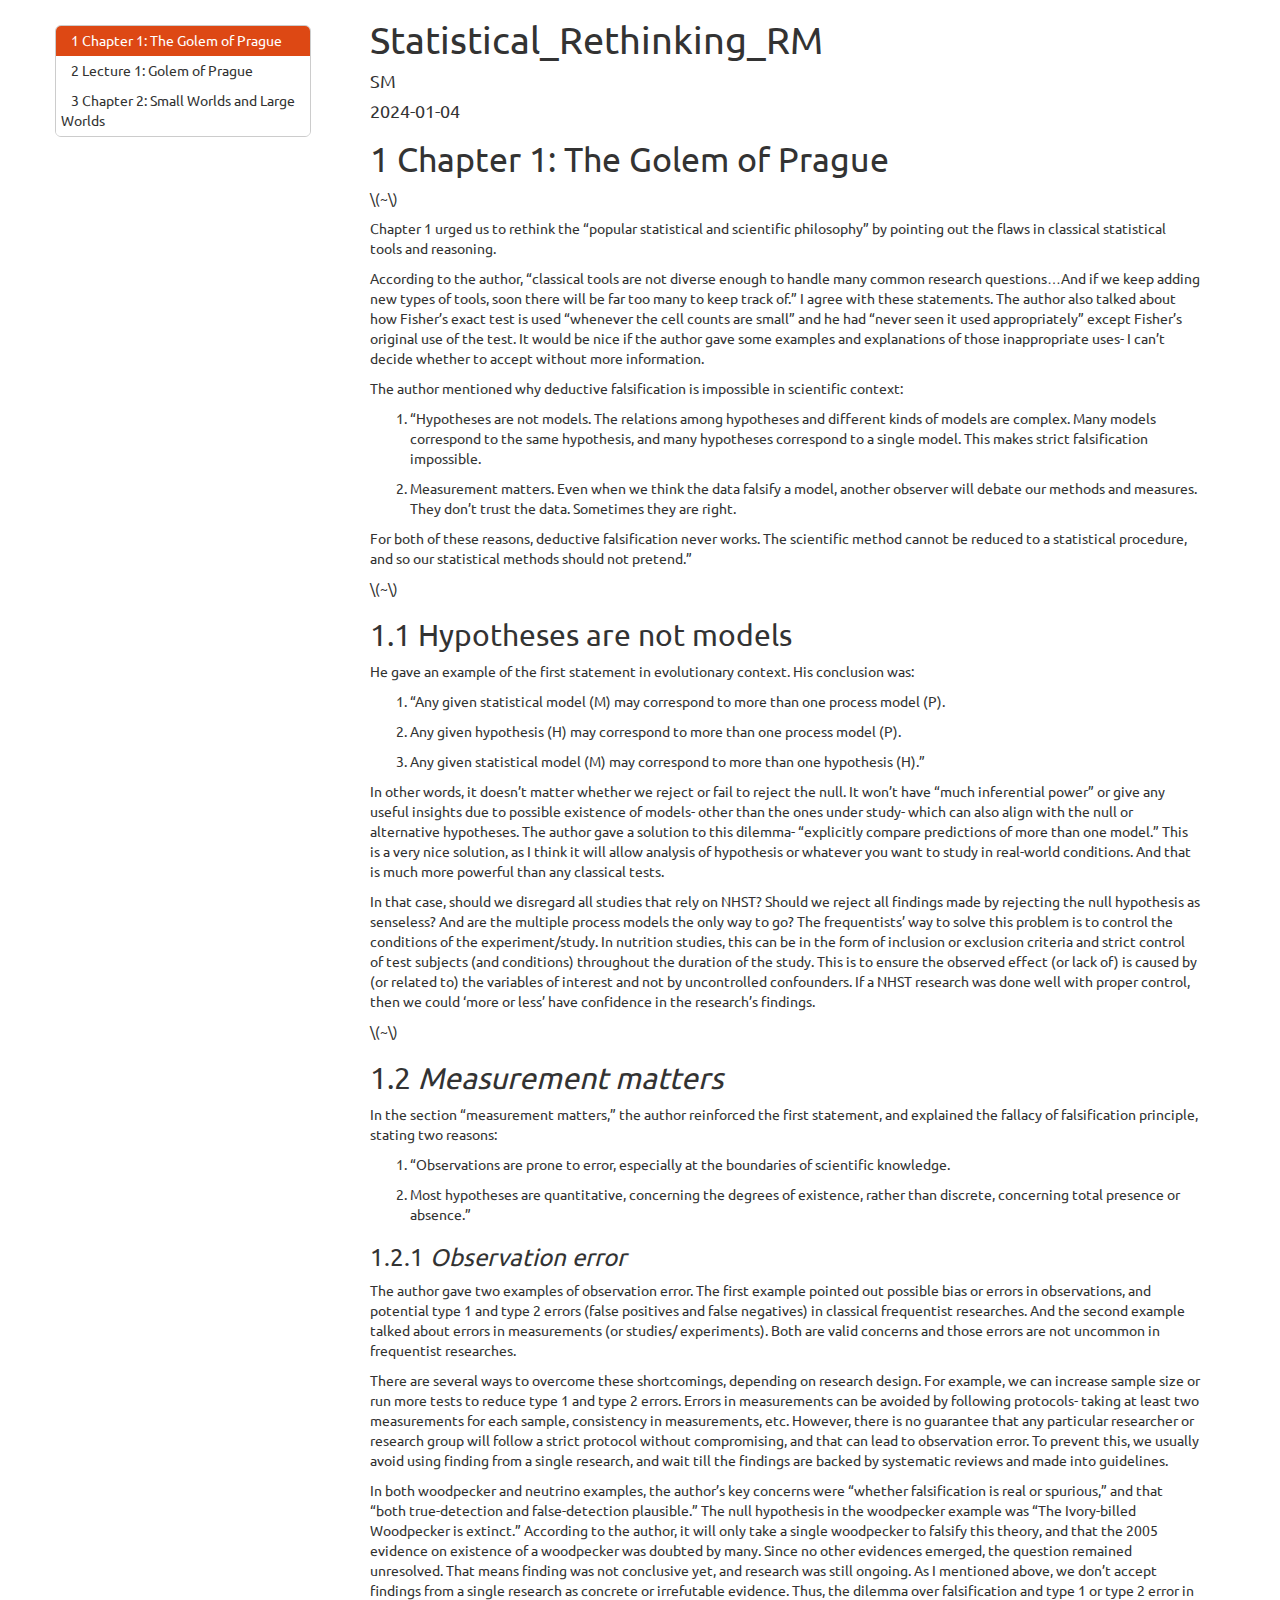
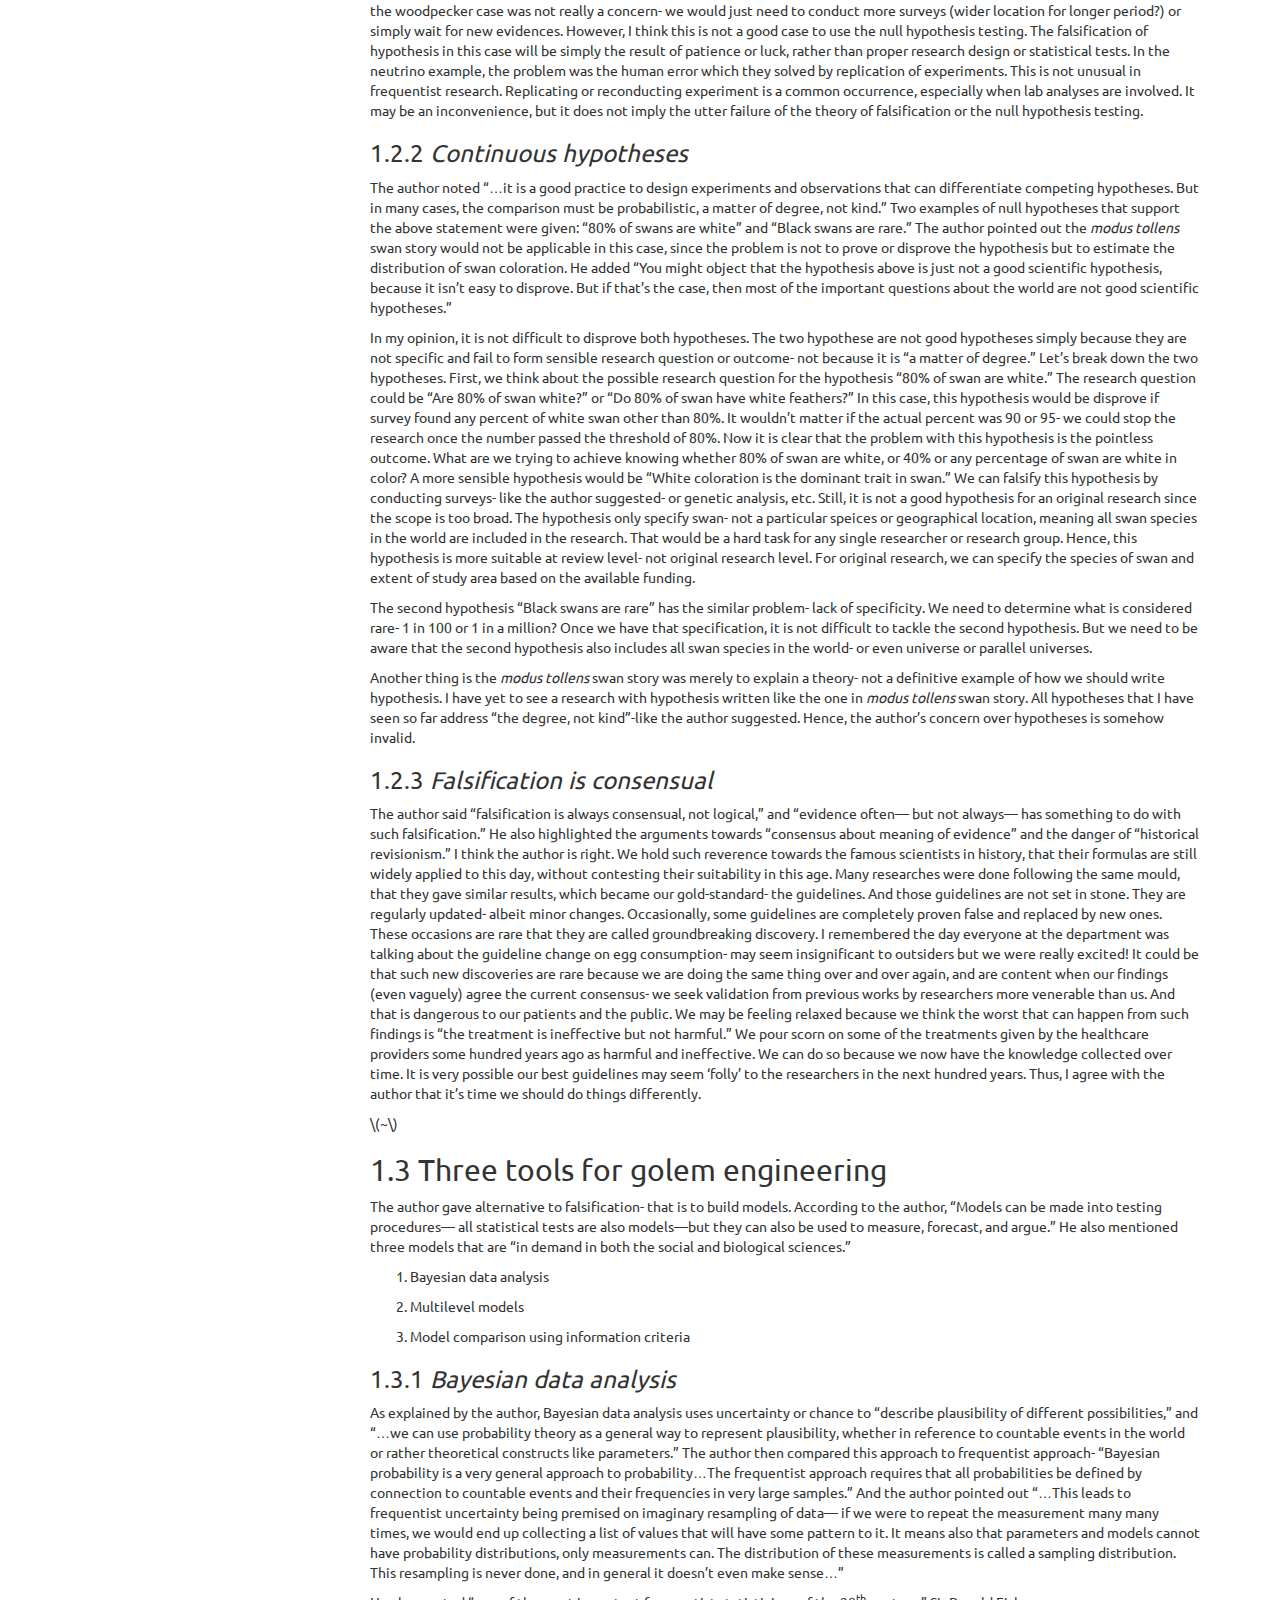
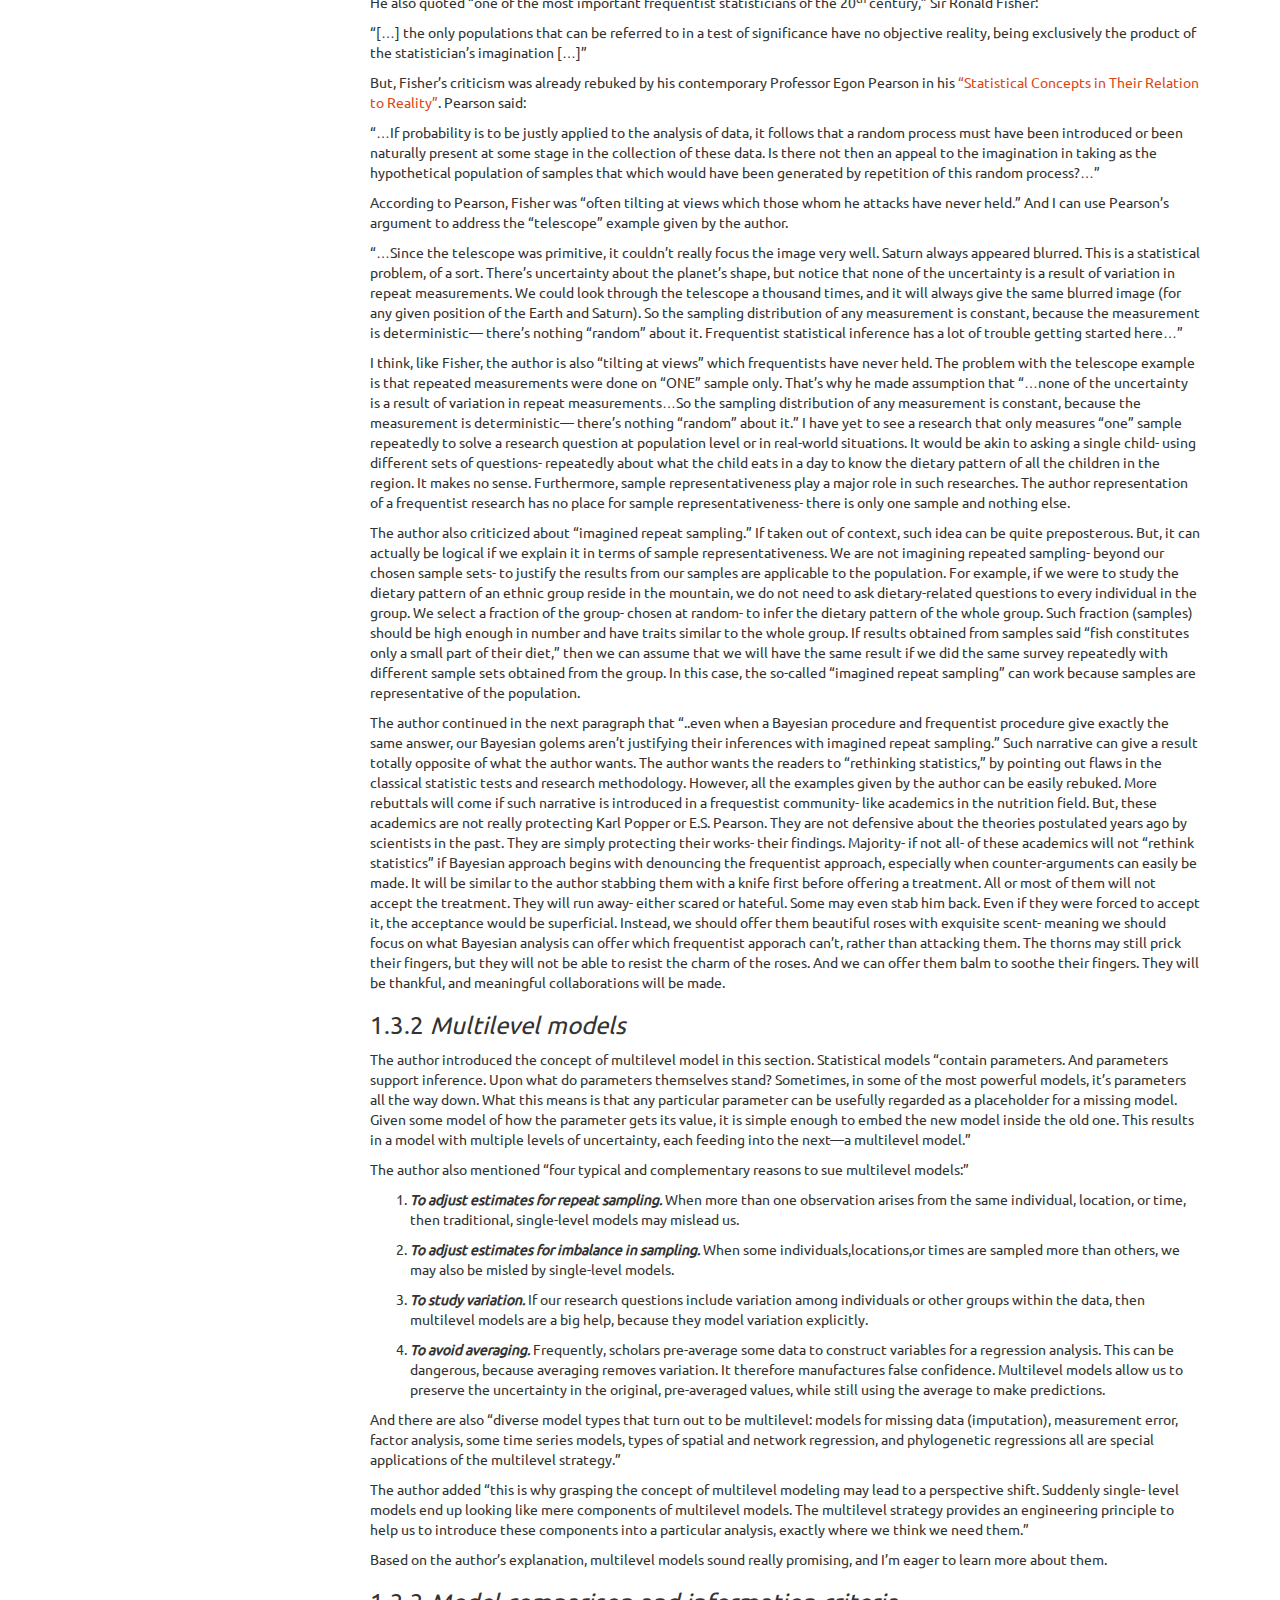
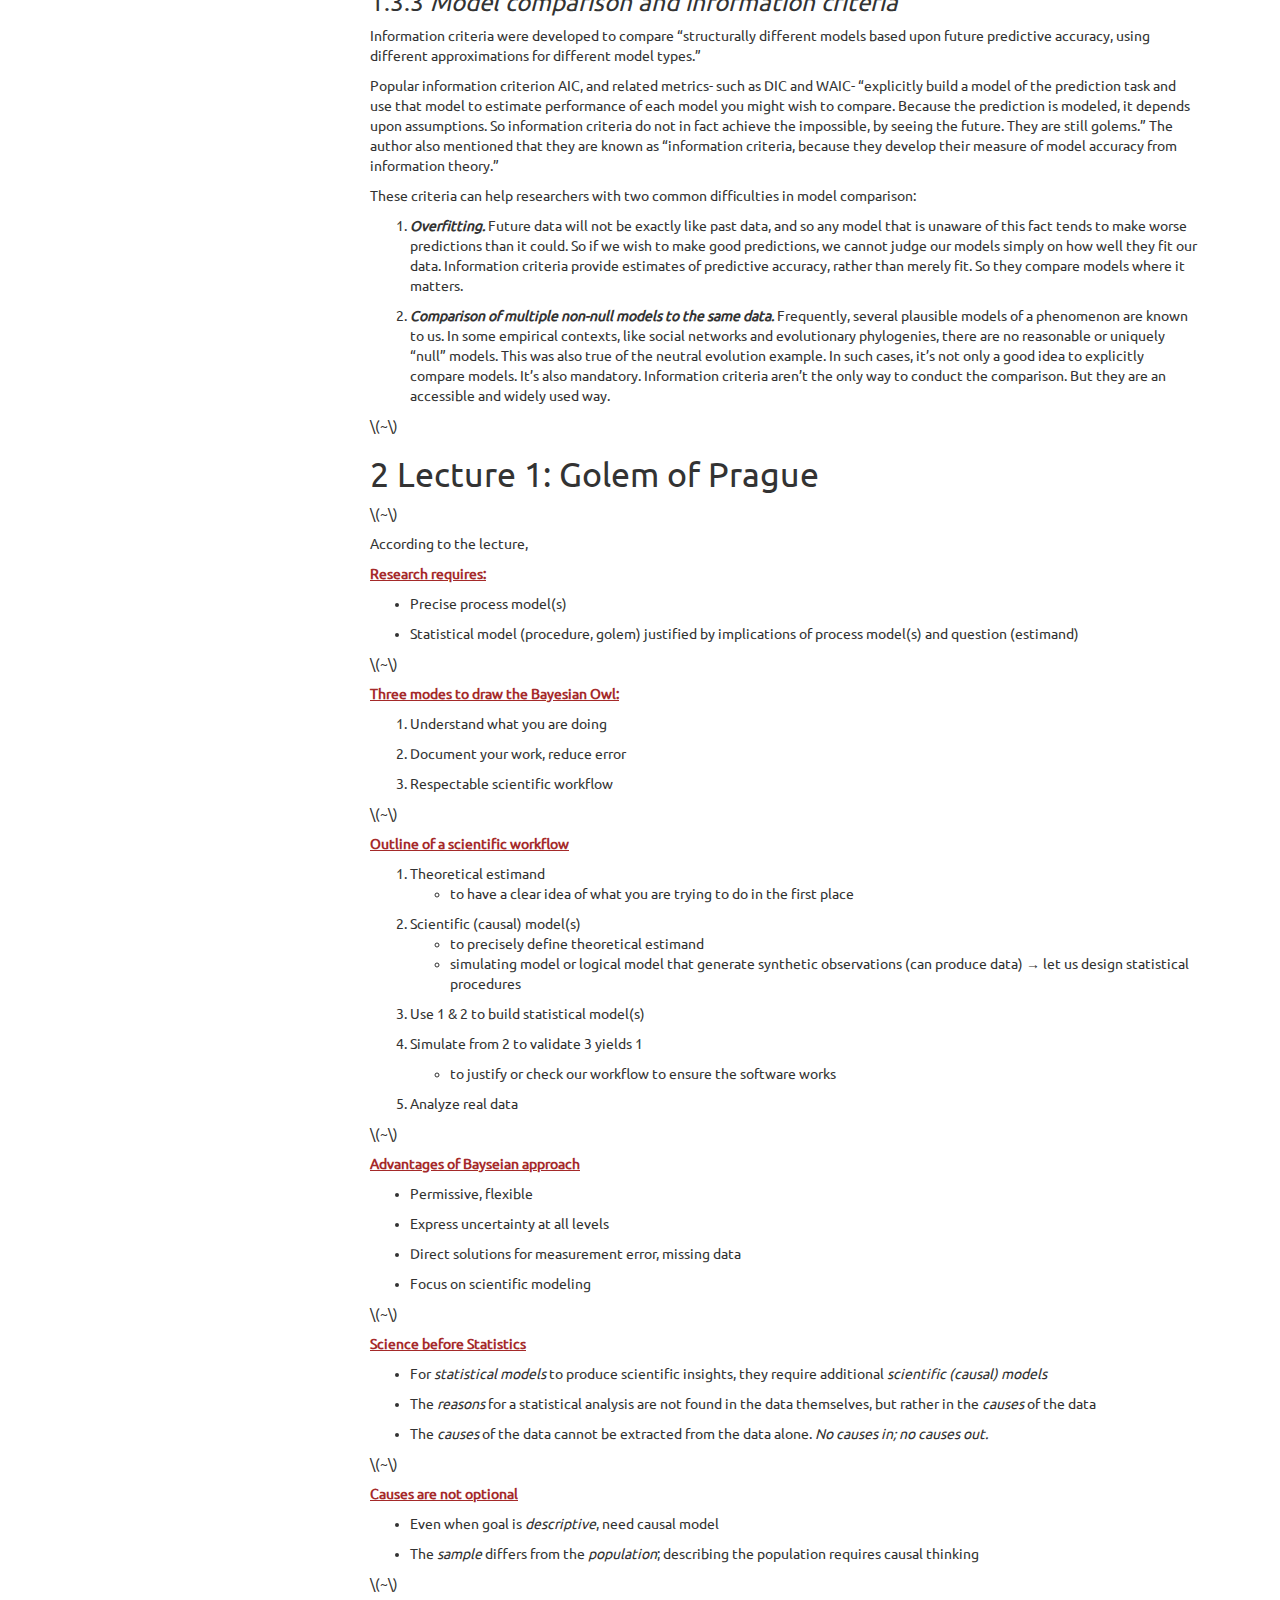
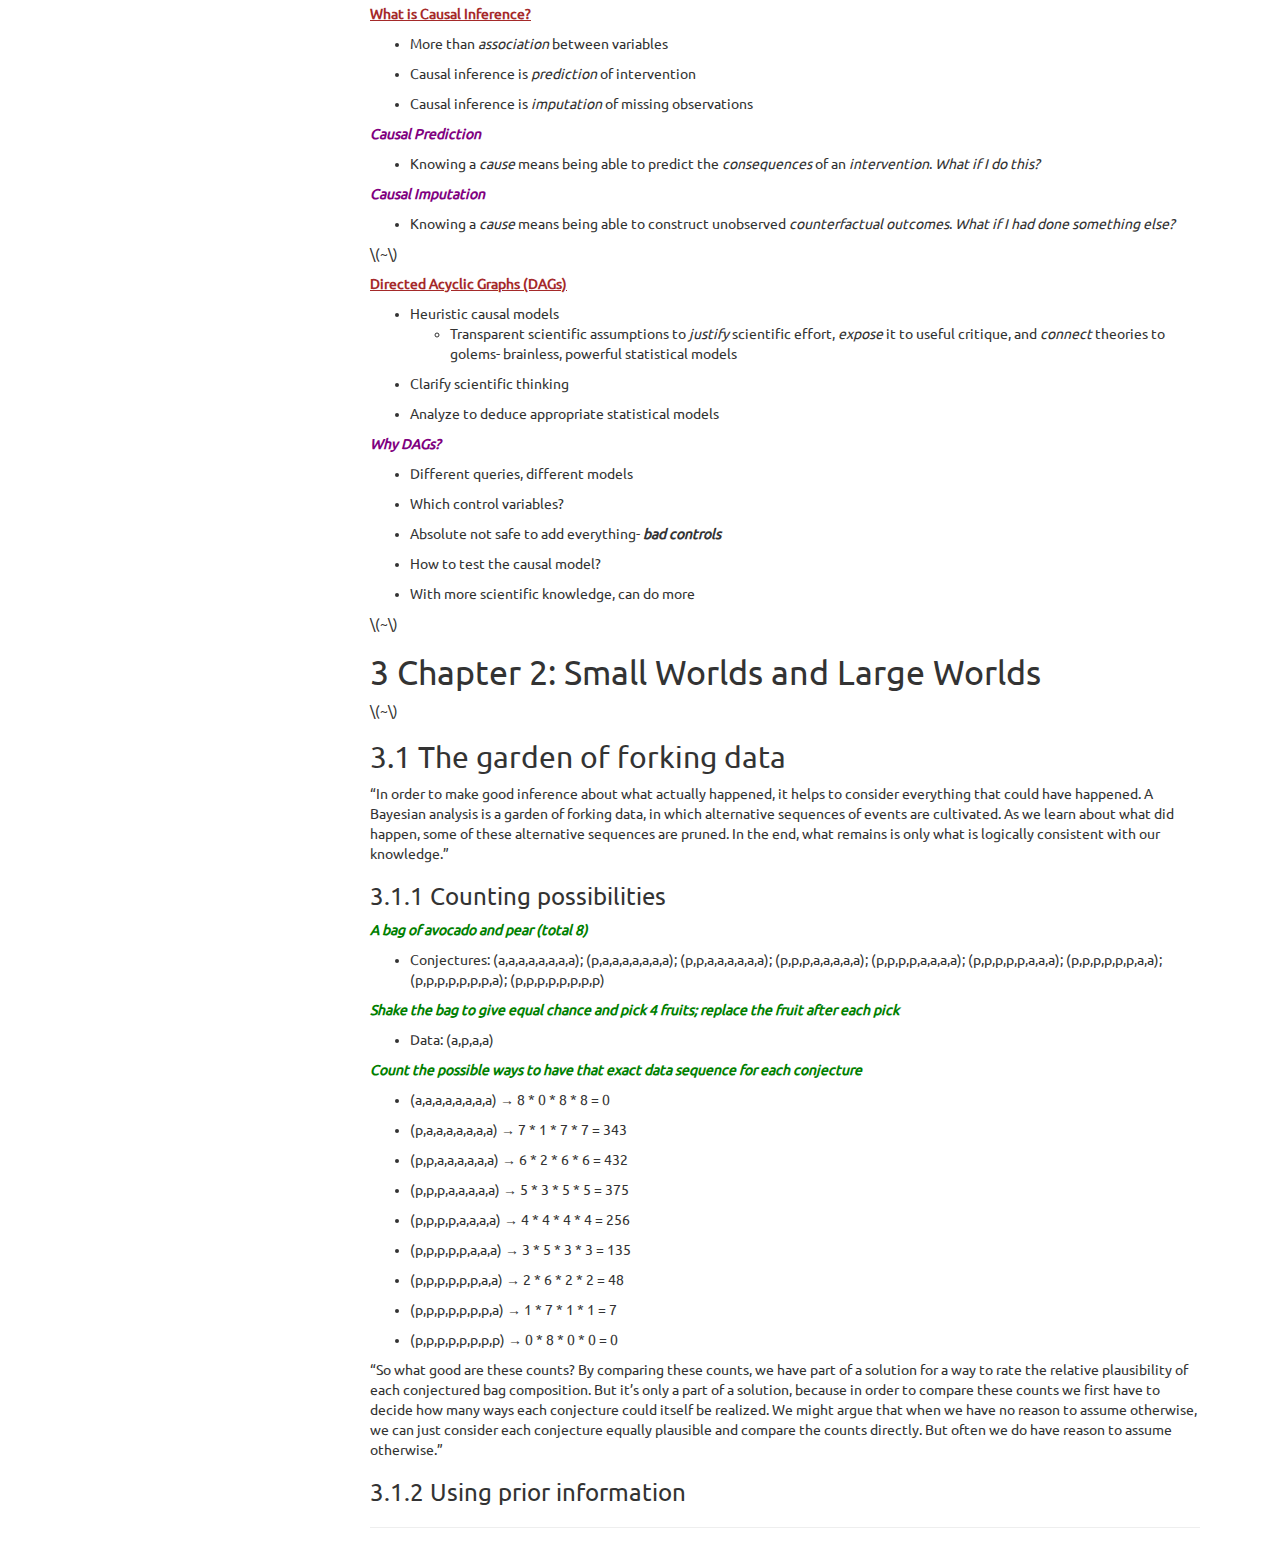
==== commit cd2df0b9: "update a bit" ====
--- a/Bayesian/Statistical_Rethinking_RM.html
+++ b/Bayesian/Statistical_Rethinking_RM.html
@@ -11,7 +11,7 @@
 
 <meta name="author" content="SM" />
 
-<meta name="date" content="2024-01-03" />
+<meta name="date" content="2024-01-04" />
 
 <title>Statistical_Rethinking_RM</title>
 
@@ -1445,7 +1445,7 @@
 
 <h1 class="title toc-ignore">Statistical_Rethinking_RM</h1>
 <h4 class="author">SM</h4>
-<h4 class="date">2024-01-03</h4>
+<h4 class="date">2024-01-04</h4>
 
 </div>
 
@@ -1649,7 +1649,40 @@
 </div>
 <div id="chapter-2-small-worlds-and-large-worlds" class="section level1" number="3">
 <h1><span class="header-section-number">3</span> Chapter 2: Small Worlds and Large Worlds</h1>
+<p><span class="math inline">\(~\)</span></p>
+<div id="the-garden-of-forking-data" class="section level2" number="3.1">
+<h2><span class="header-section-number">3.1</span> The garden of forking data</h2>
+<p>“In order to make good inference about what actually happened, it helps to consider everything that could have happened. A Bayesian analysis is a garden of forking data, in which alternative sequences of events are cultivated. As we learn about what did happen, some of these alternative sequences are pruned. In the end, what remains is only what is logically consistent with our knowledge.”</p>
+<div id="counting-possibilities" class="section level3" number="3.1.1">
+<h3><span class="header-section-number">3.1.1</span> Counting possibilities</h3>
+<p><span style="color:green"><strong><em>A bag of avocado and pear (total 8)</em></strong></span></p>
+<ul>
+<li>Conjectures: (a,a,a,a,a,a,a,a); (p,a,a,a,a,a,a,a); (p,p,a,a,a,a,a,a); (p,p,p,a,a,a,a,a); (p,p,p,p,a,a,a,a);
+(p,p,p,p,p,a,a,a); (p,p,p,p,p,p,a,a); (p,p,p,p,p,p,p,a); (p,p,p,p,p,p,p,p)</li>
+</ul>
+<p><span style="color:green"><strong><em>Shake the bag to give equal chance and pick 4 fruits; replace the fruit after each pick</em></strong></span></p>
+<ul>
+<li>Data: (a,p,a,a)</li>
+</ul>
+<p><span style="color:green"><strong><em>Count the possible ways to have that exact data sequence for each conjecture</em></strong></span></p>
+<ul>
+<li><p>(a,a,a,a,a,a,a,a) → 8 * 0 * 8 * 8 = 0</p></li>
+<li><p>(p,a,a,a,a,a,a,a) → 7 * 1 * 7 * 7 = 343</p></li>
+<li><p>(p,p,a,a,a,a,a,a) → 6 * 2 * 6 * 6 = 432</p></li>
+<li><p>(p,p,p,a,a,a,a,a) → 5 * 3 * 5 * 5 = 375</p></li>
+<li><p>(p,p,p,p,a,a,a,a) → 4 * 4 * 4 * 4 = 256</p></li>
+<li><p>(p,p,p,p,p,a,a,a) → 3 * 5 * 3 * 3 = 135</p></li>
+<li><p>(p,p,p,p,p,p,a,a) → 2 * 6 * 2 * 2 = 48</p></li>
+<li><p>(p,p,p,p,p,p,p,a) → 1 * 7 * 1 * 1 = 7</p></li>
+<li><p>(p,p,p,p,p,p,p,p) → 0 * 8 * 0 * 0 = 0</p></li>
+</ul>
+<p>“So what good are these counts? By comparing these counts, we have part of a solution for a way to rate the relative plausibility of each conjectured bag composition. But it’s only a part of a solution, because in order to compare these counts we first have to decide how many ways each conjecture could itself be realized. We might argue that when we have no reason to assume otherwise, we can just consider each conjecture equally plausible and compare the counts directly. But often we do have reason to assume otherwise.”</p>
+</div>
+<div id="using-prior-information" class="section level3" number="3.1.2">
+<h3><span class="header-section-number">3.1.2</span> Using prior information</h3>
 <hr />
+</div>
+</div>
 </div>
 
 
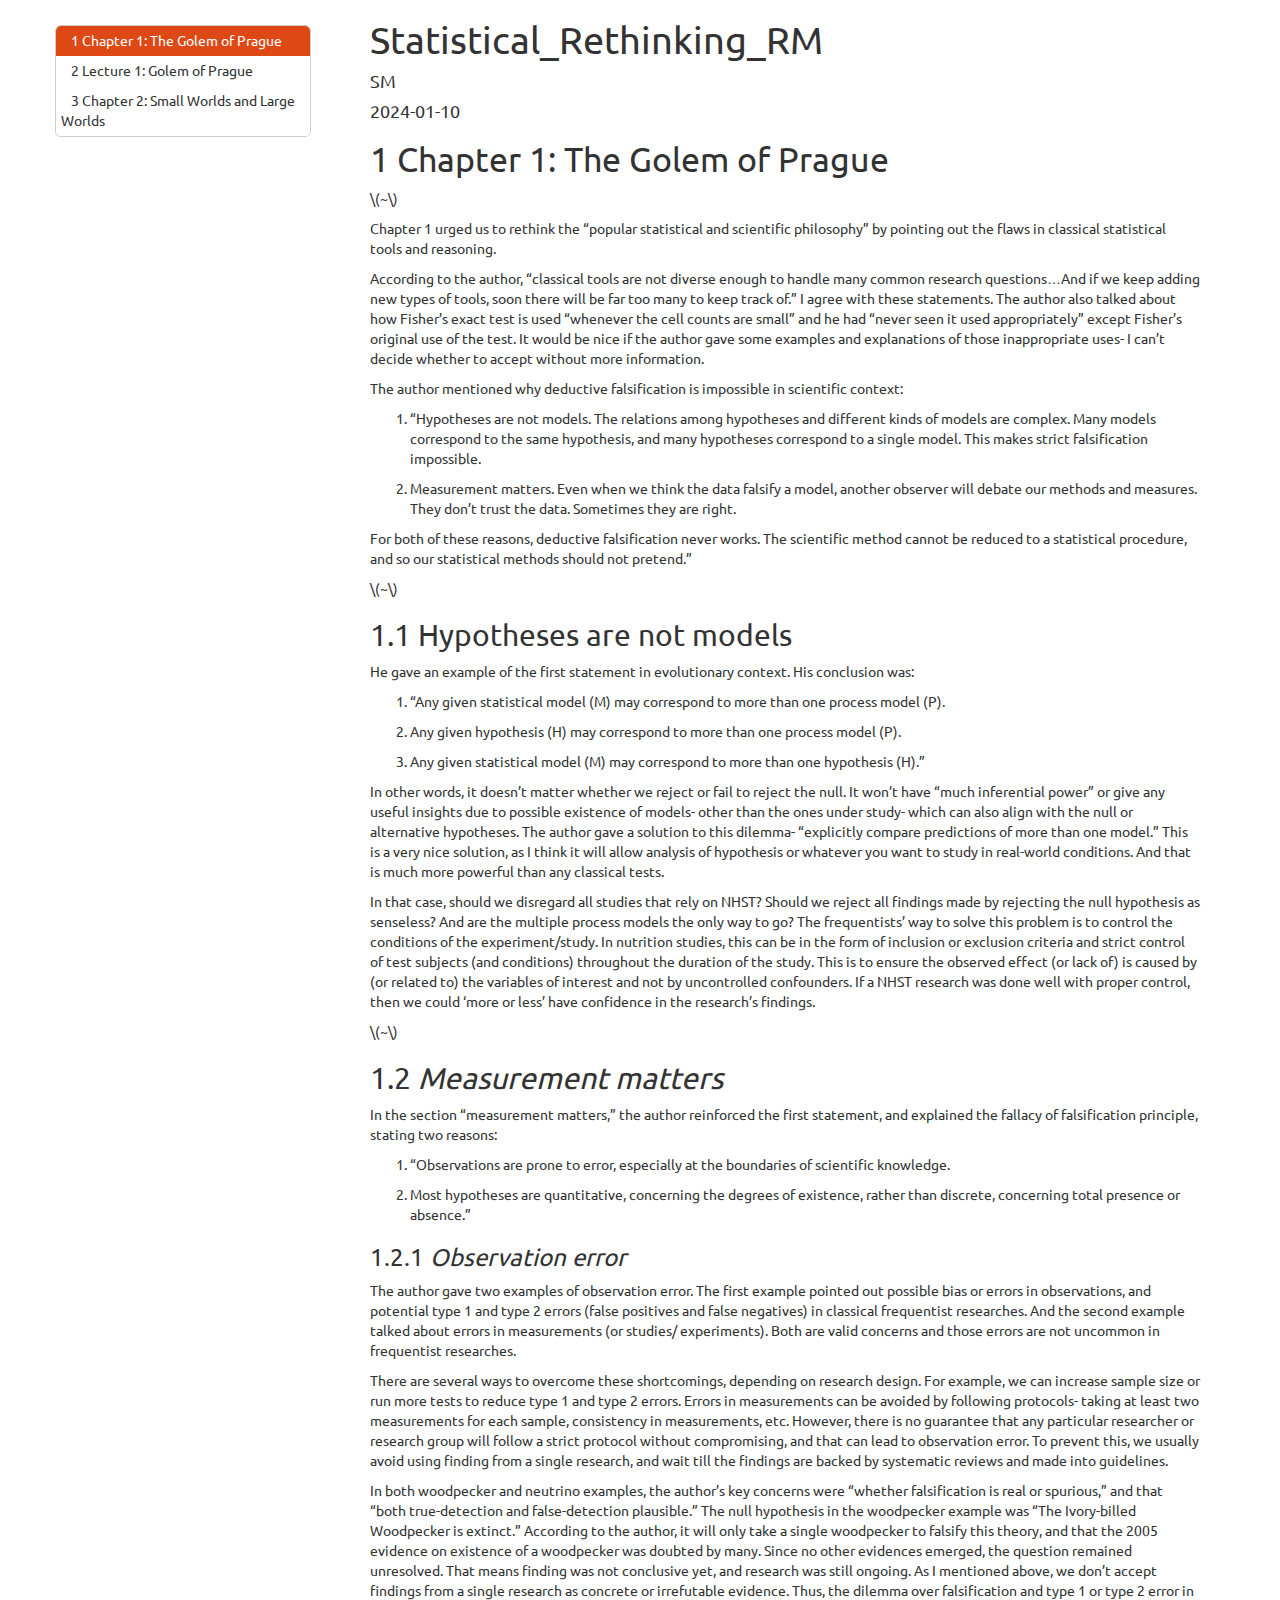
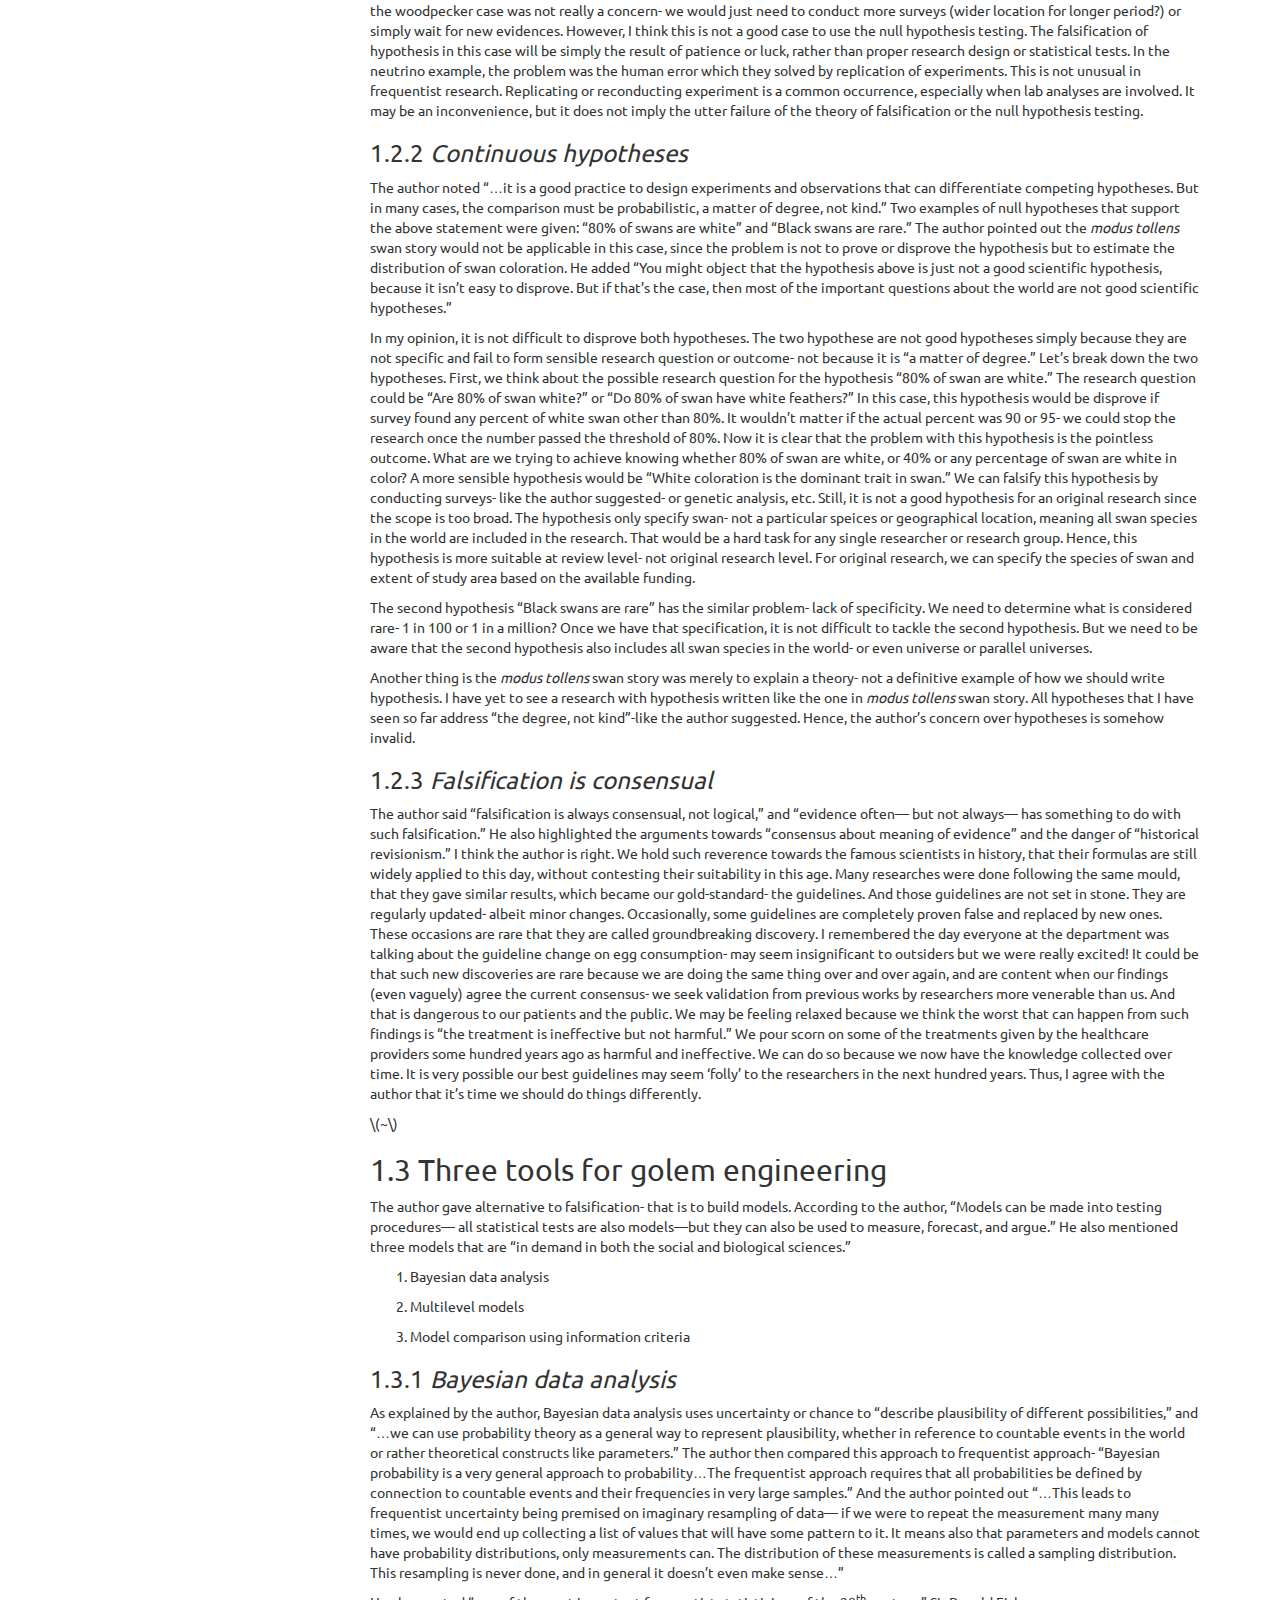
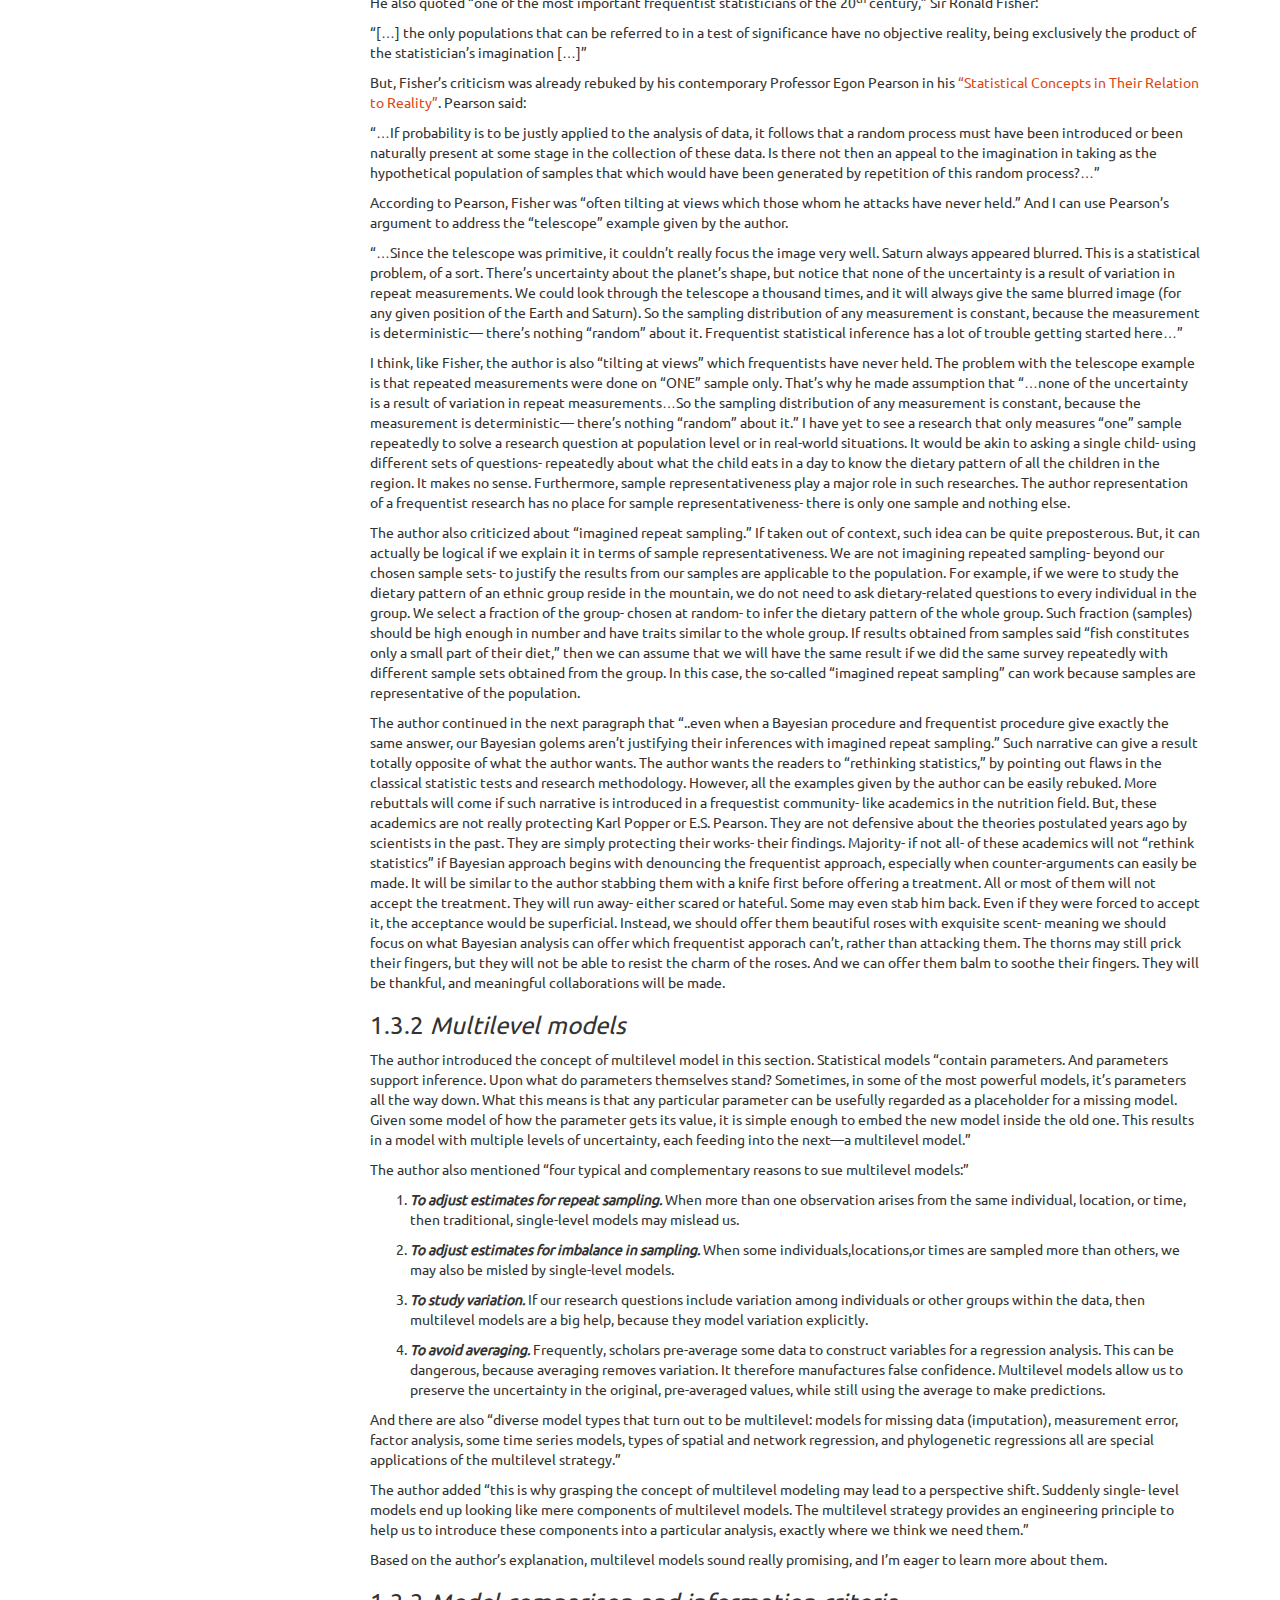
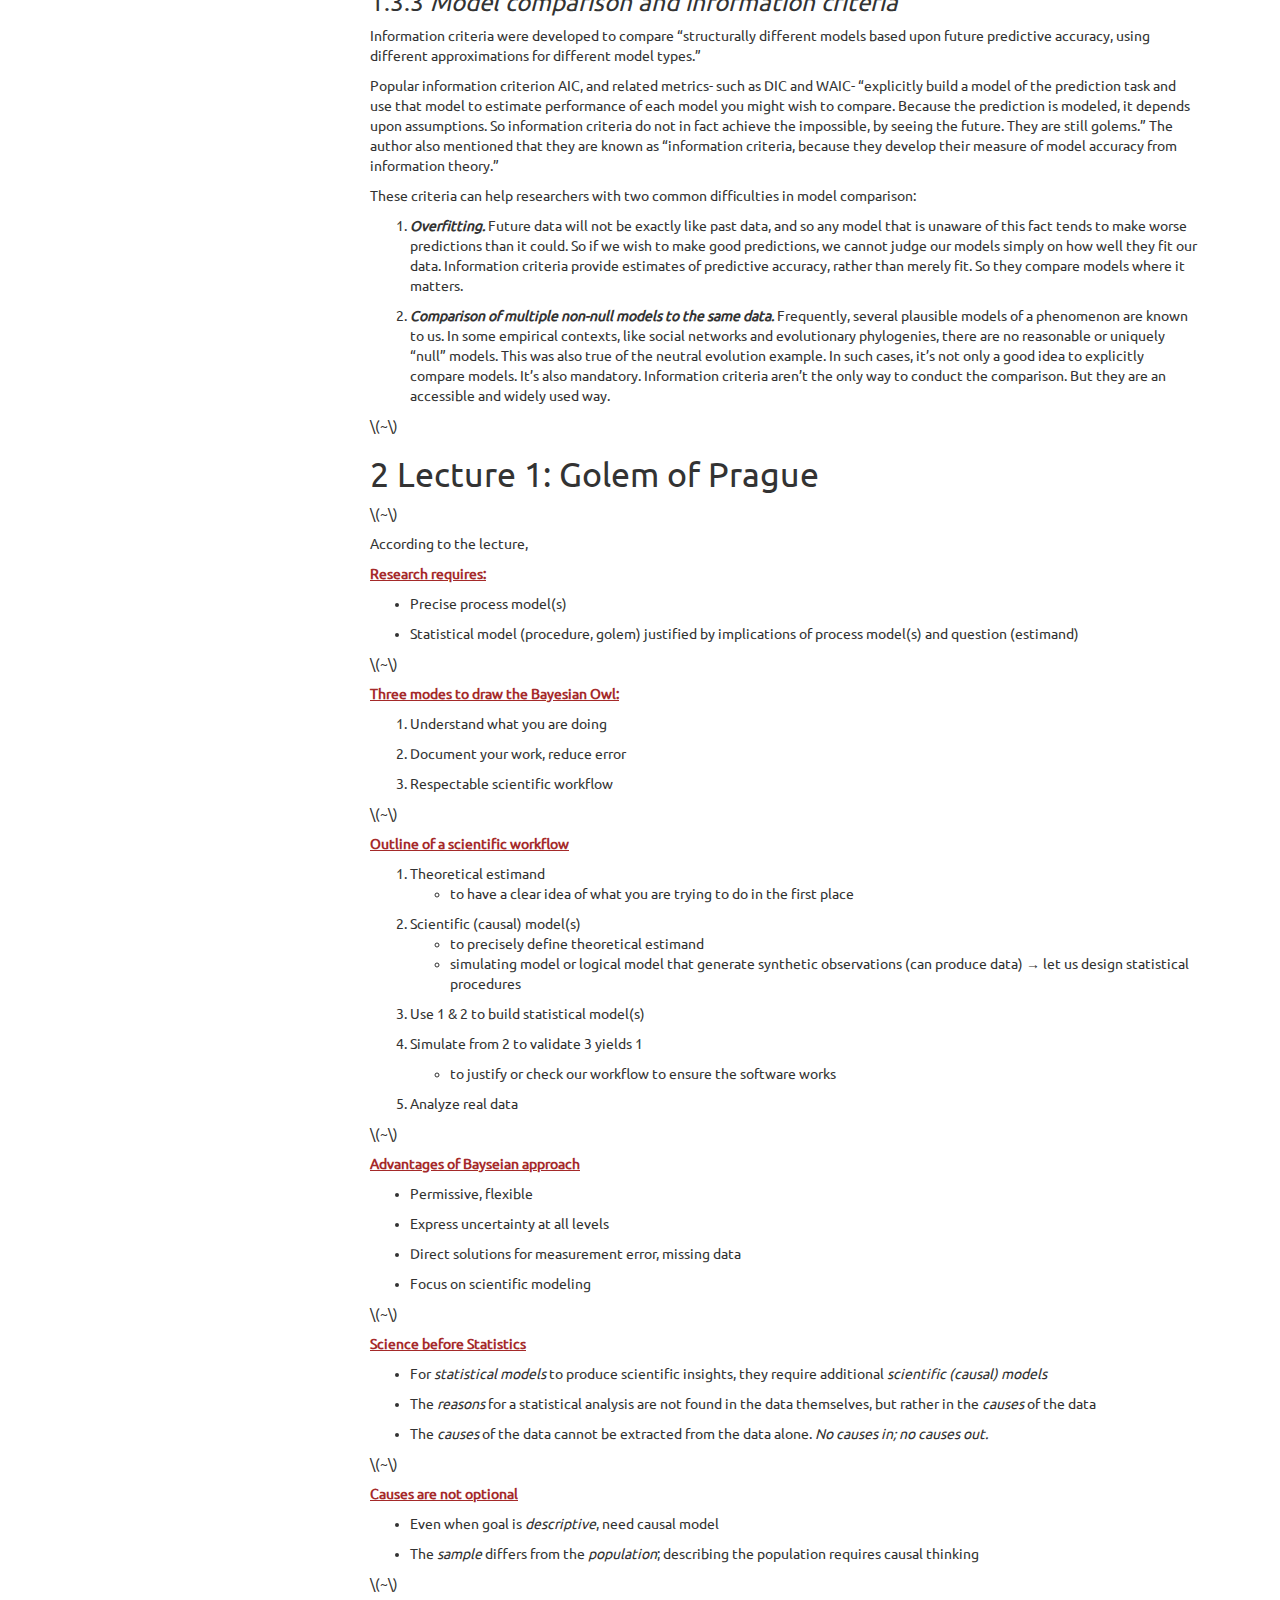
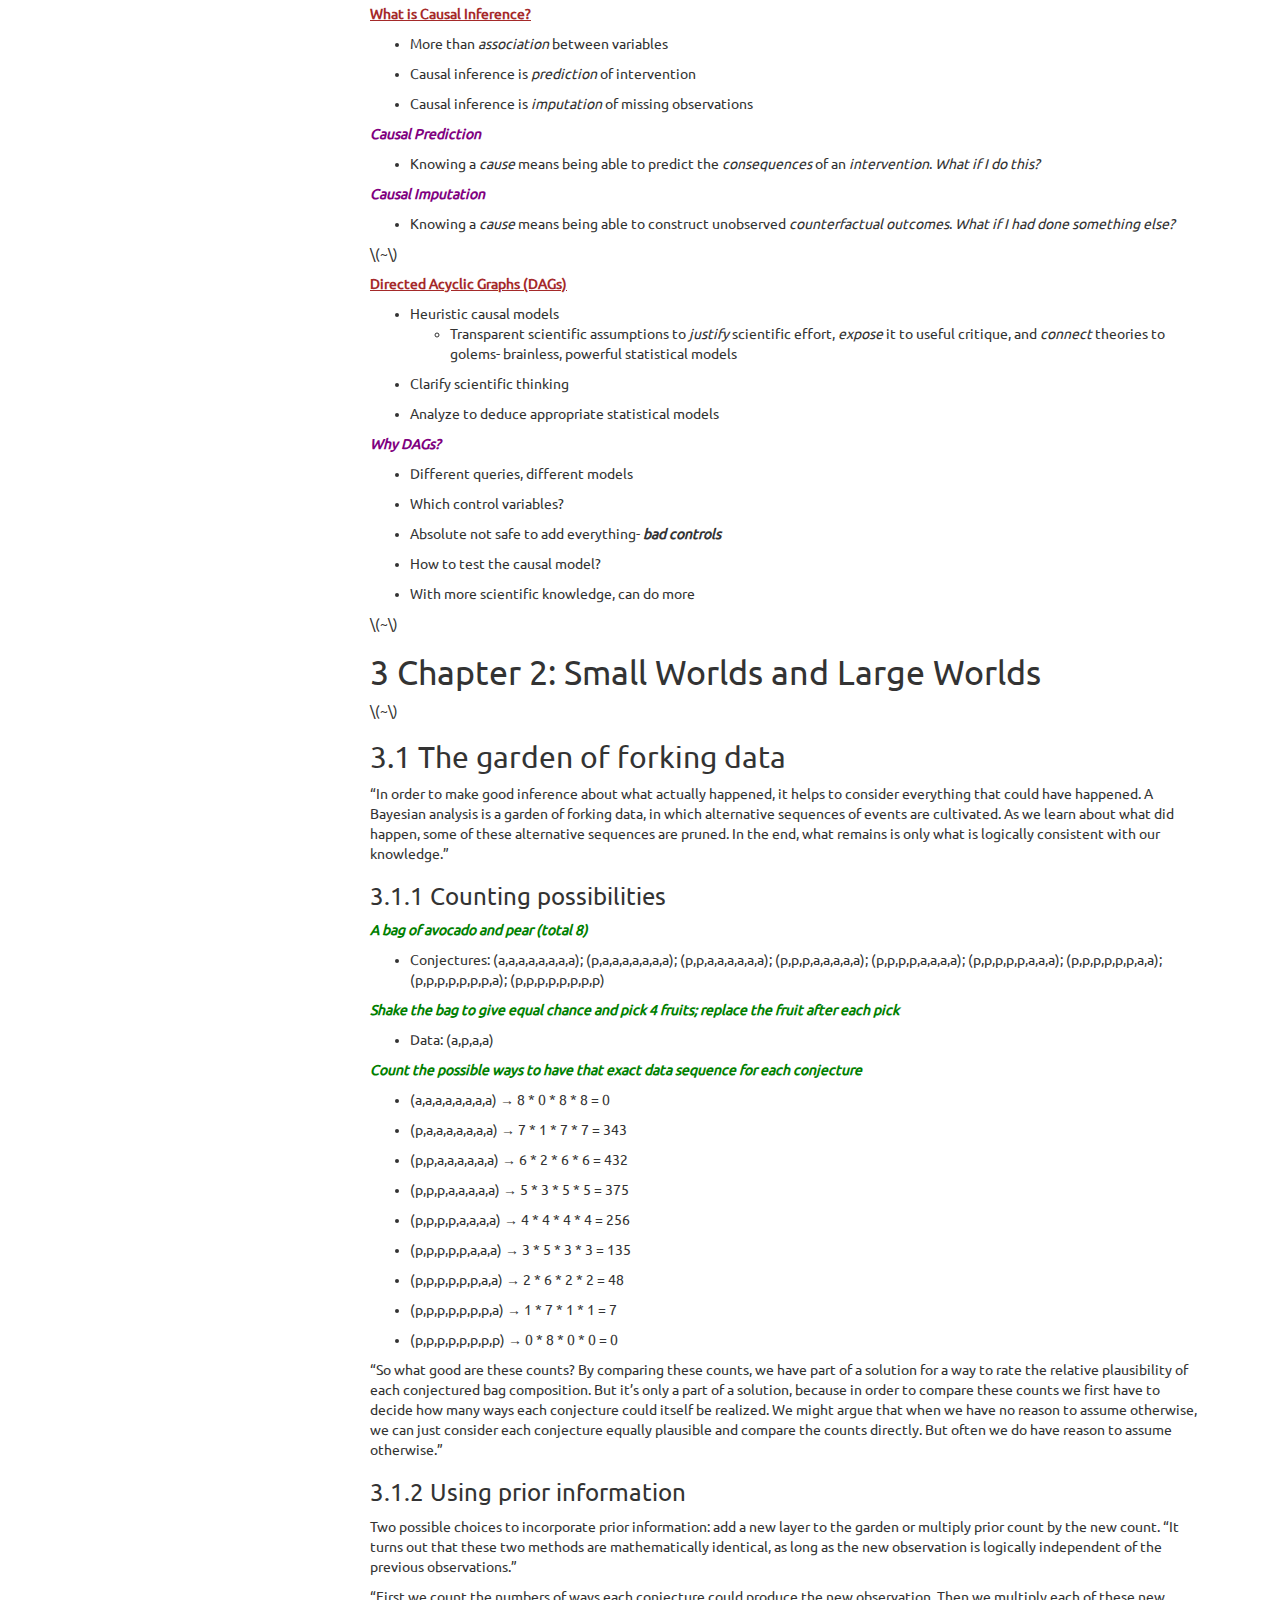
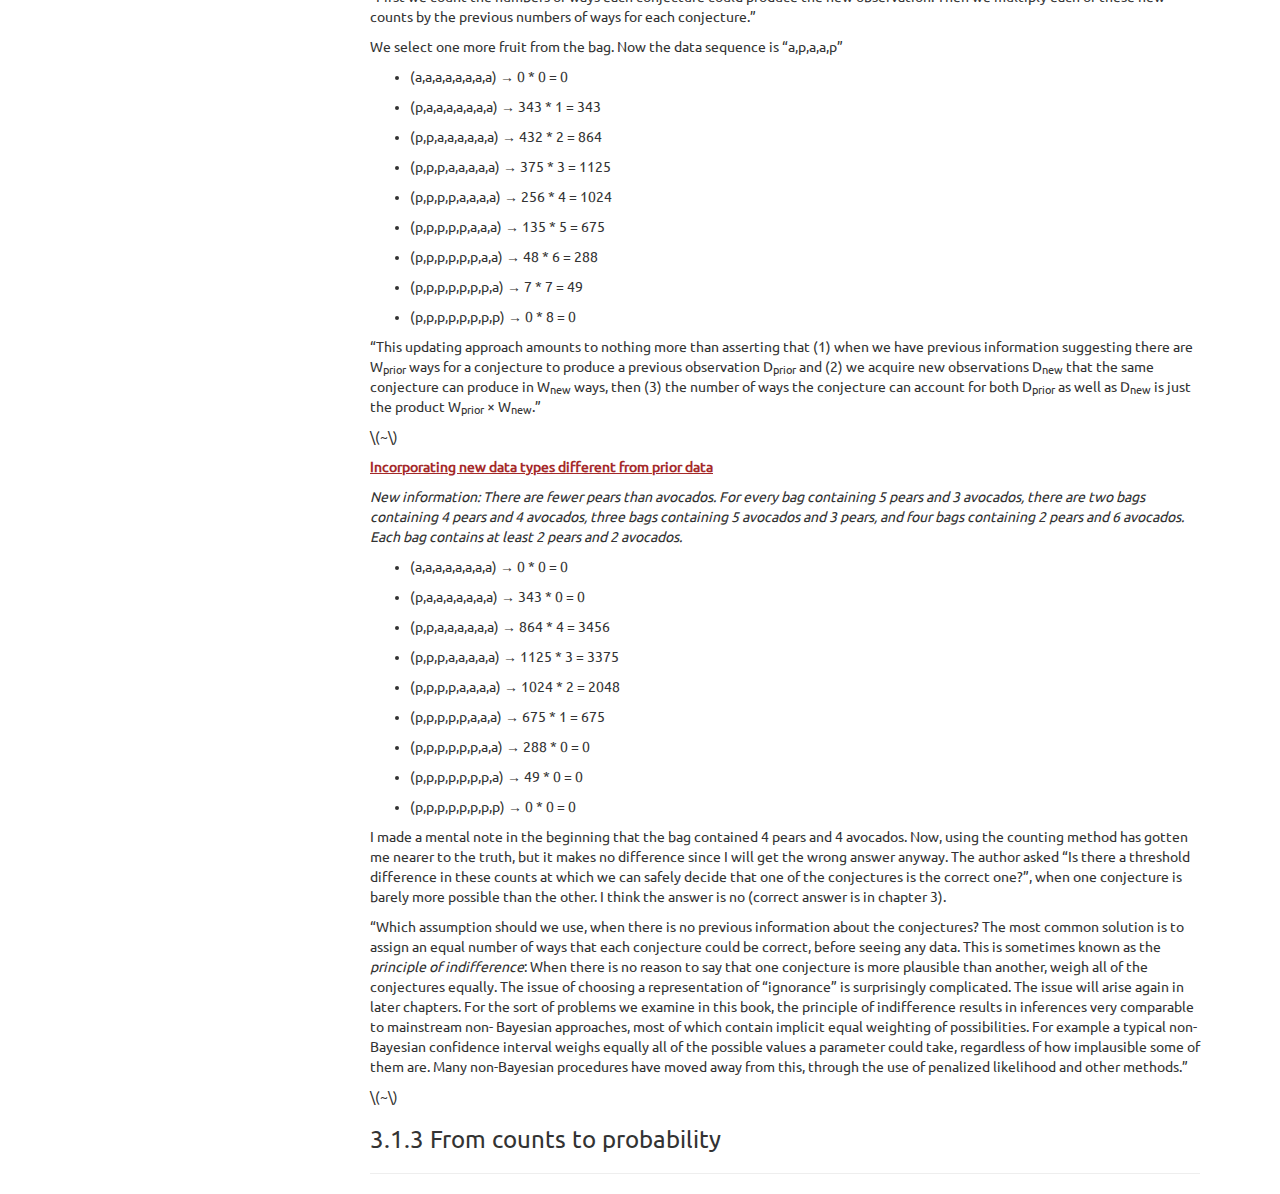
==== commit 526eff5f: "update a bit" ====
--- a/Bayesian/Statistical_Rethinking_RM.html
+++ b/Bayesian/Statistical_Rethinking_RM.html
@@ -11,7 +11,7 @@
 
 <meta name="author" content="SM" />
 
-<meta name="date" content="2024-01-04" />
+<meta name="date" content="2024-01-10" />
 
 <title>Statistical_Rethinking_RM</title>
 
@@ -1445,7 +1445,7 @@
 
 <h1 class="title toc-ignore">Statistical_Rethinking_RM</h1>
 <h4 class="author">SM</h4>
-<h4 class="date">2024-01-04</h4>
+<h4 class="date">2024-01-10</h4>
 
 </div>
 
@@ -1680,6 +1680,41 @@
 </div>
 <div id="using-prior-information" class="section level3" number="3.1.2">
 <h3><span class="header-section-number">3.1.2</span> Using prior information</h3>
+<p>Two possible choices to incorporate prior information: add a new layer to the garden or multiply prior count by the new count. “It turns out that these two methods are mathematically identical, as long as the new observation is logically independent of the previous observations.”</p>
+<p>“First we count the numbers of ways each conjecture could produce the new observation. Then we multiply each of these new counts by the previous numbers of ways for each conjecture.”</p>
+<p>We select one more fruit from the bag. Now the data sequence is “a,p,a,a,p”</p>
+<ul>
+<li><p>(a,a,a,a,a,a,a,a) → 0 * 0 = 0</p></li>
+<li><p>(p,a,a,a,a,a,a,a) → 343 * 1 = 343</p></li>
+<li><p>(p,p,a,a,a,a,a,a) → 432 * 2 = 864</p></li>
+<li><p>(p,p,p,a,a,a,a,a) → 375 * 3 = 1125</p></li>
+<li><p>(p,p,p,p,a,a,a,a) → 256 * 4 = 1024</p></li>
+<li><p>(p,p,p,p,p,a,a,a) → 135 * 5 = 675</p></li>
+<li><p>(p,p,p,p,p,p,a,a) → 48 * 6 = 288</p></li>
+<li><p>(p,p,p,p,p,p,p,a) → 7 * 7 = 49</p></li>
+<li><p>(p,p,p,p,p,p,p,p) → 0 * 8 = 0</p></li>
+</ul>
+<p>“This updating approach amounts to nothing more than asserting that (1) when we have previous information suggesting there are W<sub>prior</sub> ways for a conjecture to produce a previous observation D<sub>prior</sub> and (2) we acquire new observations D<sub>new</sub> that the same conjecture can produce in W<sub>new</sub> ways, then (3) the number of ways the conjecture can account for both D<sub>prior</sub> as well as D<sub>new</sub> is just the product W<sub>prior</sub> × W<sub>new</sub>.”</p>
+<p><span class="math inline">\(~\)</span></p>
+<p><span style="color:brown"><span style="text-decoration:underline"><strong>Incorporating new data types different from prior data</strong></span></p>
+<p><em>New information: There are fewer pears than avocados. For every bag containing 5 pears and 3 avocados, there are two bags containing 4 pears and 4 avocados, three bags containing 5 avocados and 3 pears, and four bags containing 2 pears and 6 avocados. Each bag contains at least 2 pears and 2 avocados.</em></p>
+<ul>
+<li><p>(a,a,a,a,a,a,a,a) → 0 * 0 = 0</p></li>
+<li><p>(p,a,a,a,a,a,a,a) → 343 * 0 = 0</p></li>
+<li><p>(p,p,a,a,a,a,a,a) → 864 * 4 = 3456</p></li>
+<li><p>(p,p,p,a,a,a,a,a) → 1125 * 3 = 3375</p></li>
+<li><p>(p,p,p,p,a,a,a,a) → 1024 * 2 = 2048</p></li>
+<li><p>(p,p,p,p,p,a,a,a) → 675 * 1 = 675</p></li>
+<li><p>(p,p,p,p,p,p,a,a) → 288 * 0 = 0</p></li>
+<li><p>(p,p,p,p,p,p,p,a) → 49 * 0 = 0</p></li>
+<li><p>(p,p,p,p,p,p,p,p) → 0 * 0 = 0</p></li>
+</ul>
+<p>I made a mental note in the beginning that the bag contained 4 pears and 4 avocados. Now, using the counting method has gotten me nearer to the truth, but it makes no difference since I will get the wrong answer anyway. The author asked “Is there a threshold difference in these counts at which we can safely decide that one of the conjectures is the correct one?”, when one conjecture is barely more possible than the other. I think the answer is no (correct answer is in chapter 3).</p>
+<p>“Which assumption should we use, when there is no previous information about the conjectures? The most common solution is to assign an equal number of ways that each conjecture could be correct, before seeing any data. This is sometimes known as the <em>principle of indifference</em>: When there is no reason to say that one conjecture is more plausible than another, weigh all of the conjectures equally. The issue of choosing a representation of “ignorance” is surprisingly complicated. The issue will arise again in later chapters. For the sort of problems we examine in this book, the principle of indifference results in inferences very comparable to mainstream non- Bayesian approaches, most of which contain implicit equal weighting of possibilities. For example a typical non-Bayesian confidence interval weighs equally all of the possible values a parameter could take, regardless of how implausible some of them are. Many non-Bayesian procedures have moved away from this, through the use of penalized likelihood and other methods.”</p>
+<p><span class="math inline">\(~\)</span></p>
+</div>
+<div id="from-counts-to-probability" class="section level3" number="3.1.3">
+<h3><span class="header-section-number">3.1.3</span> From counts to probability</h3>
 <hr />
 </div>
 </div>
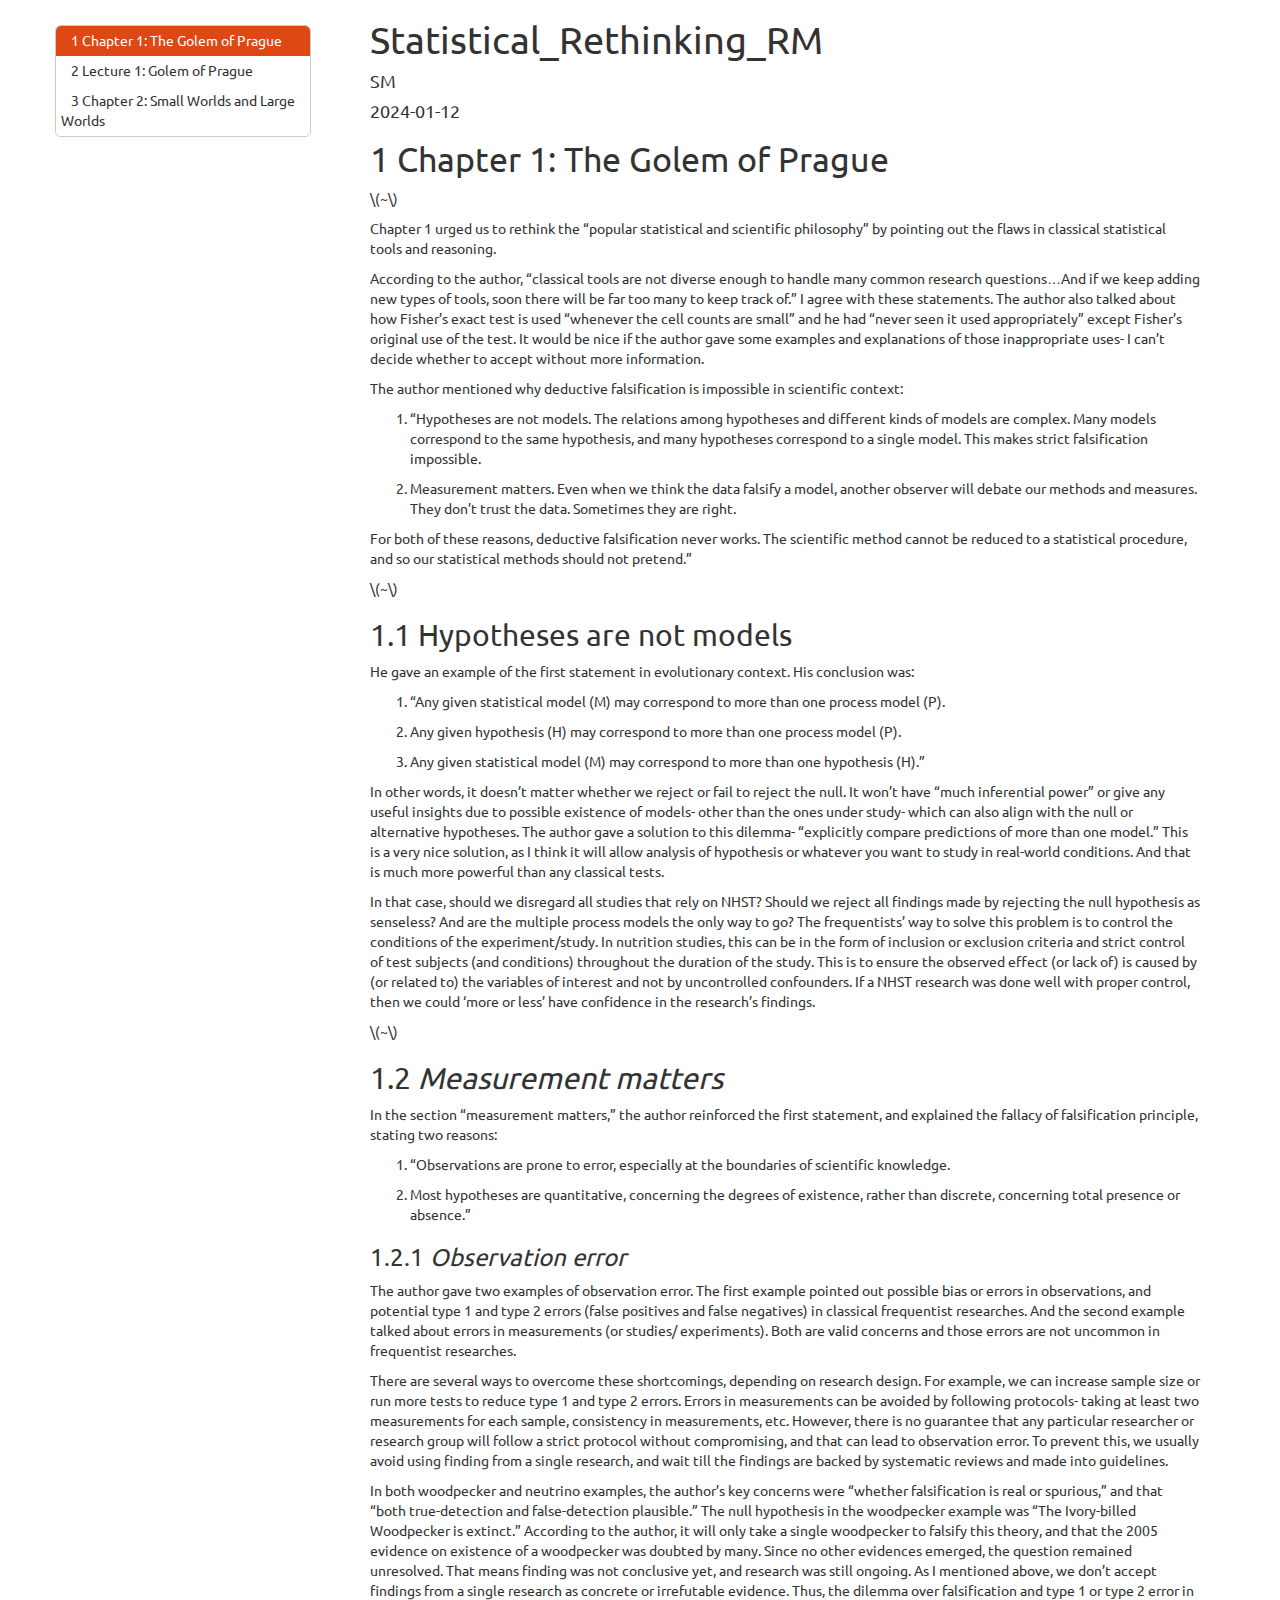
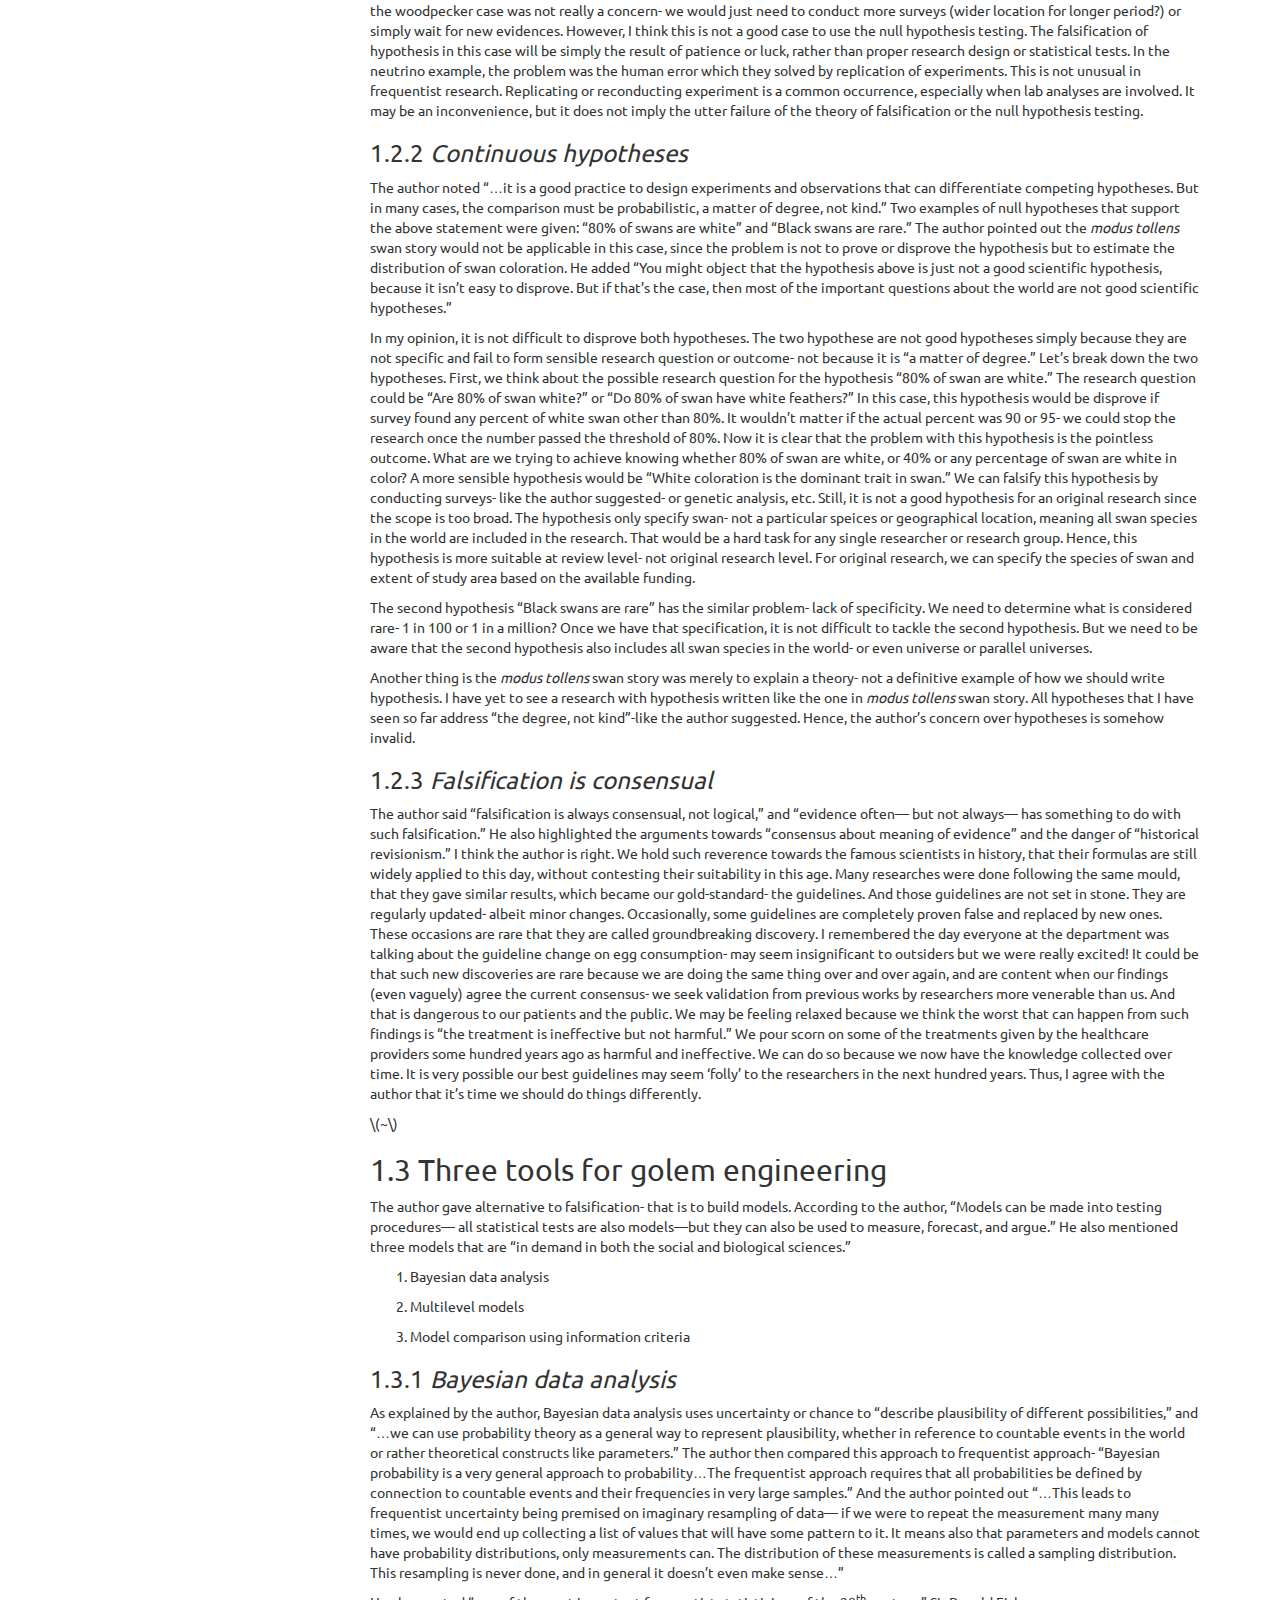
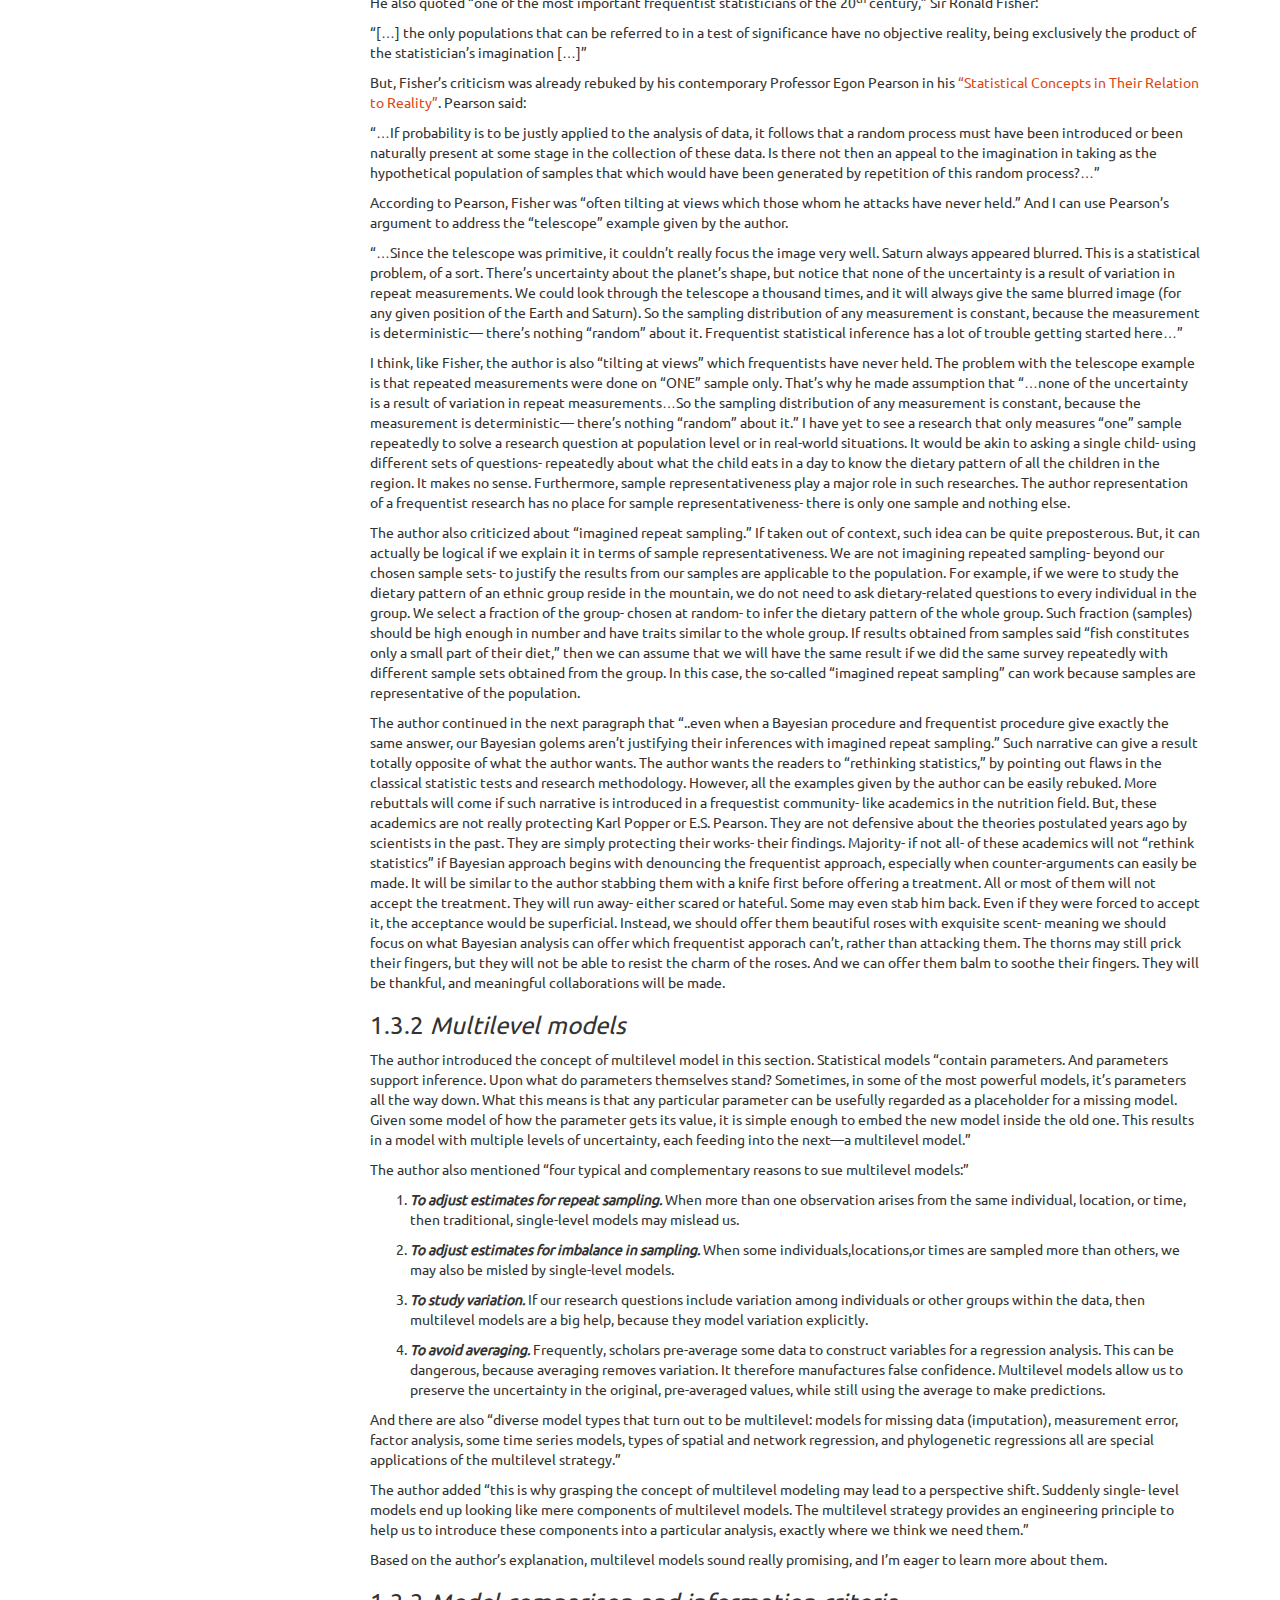
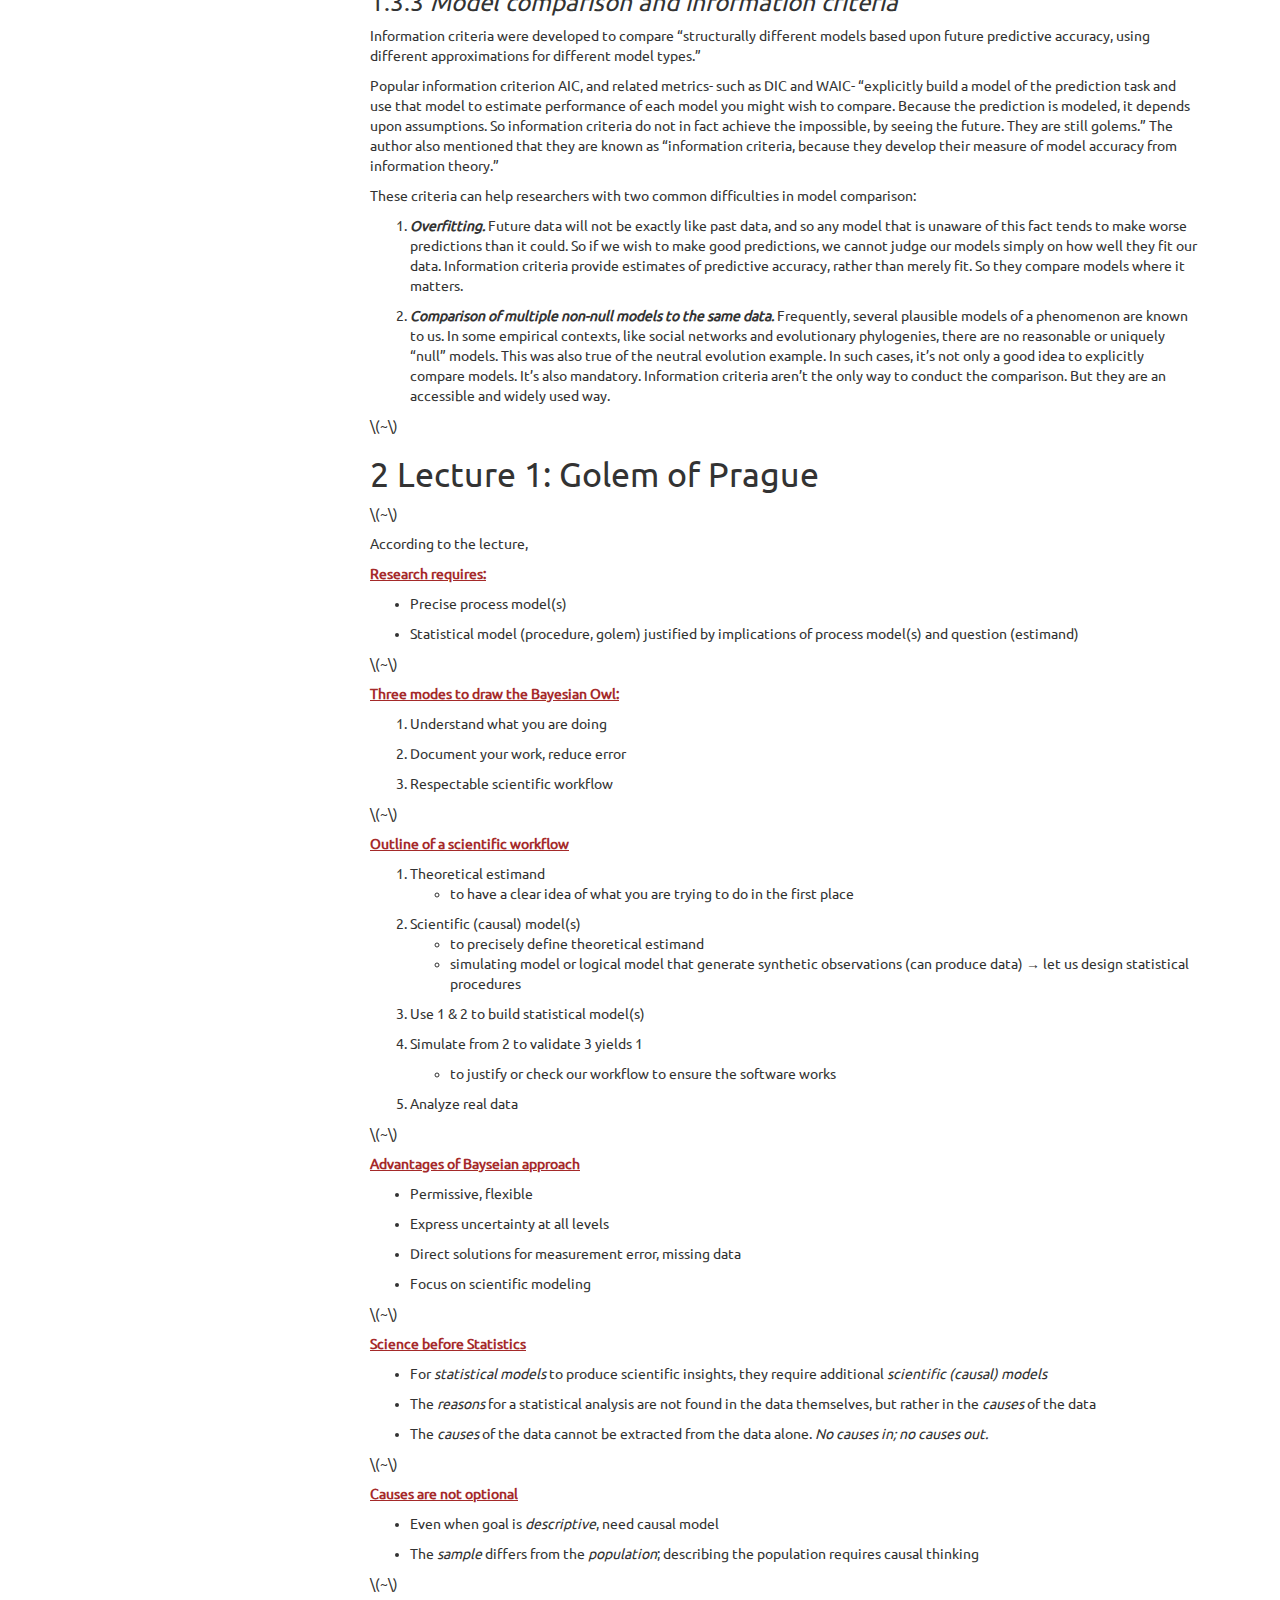
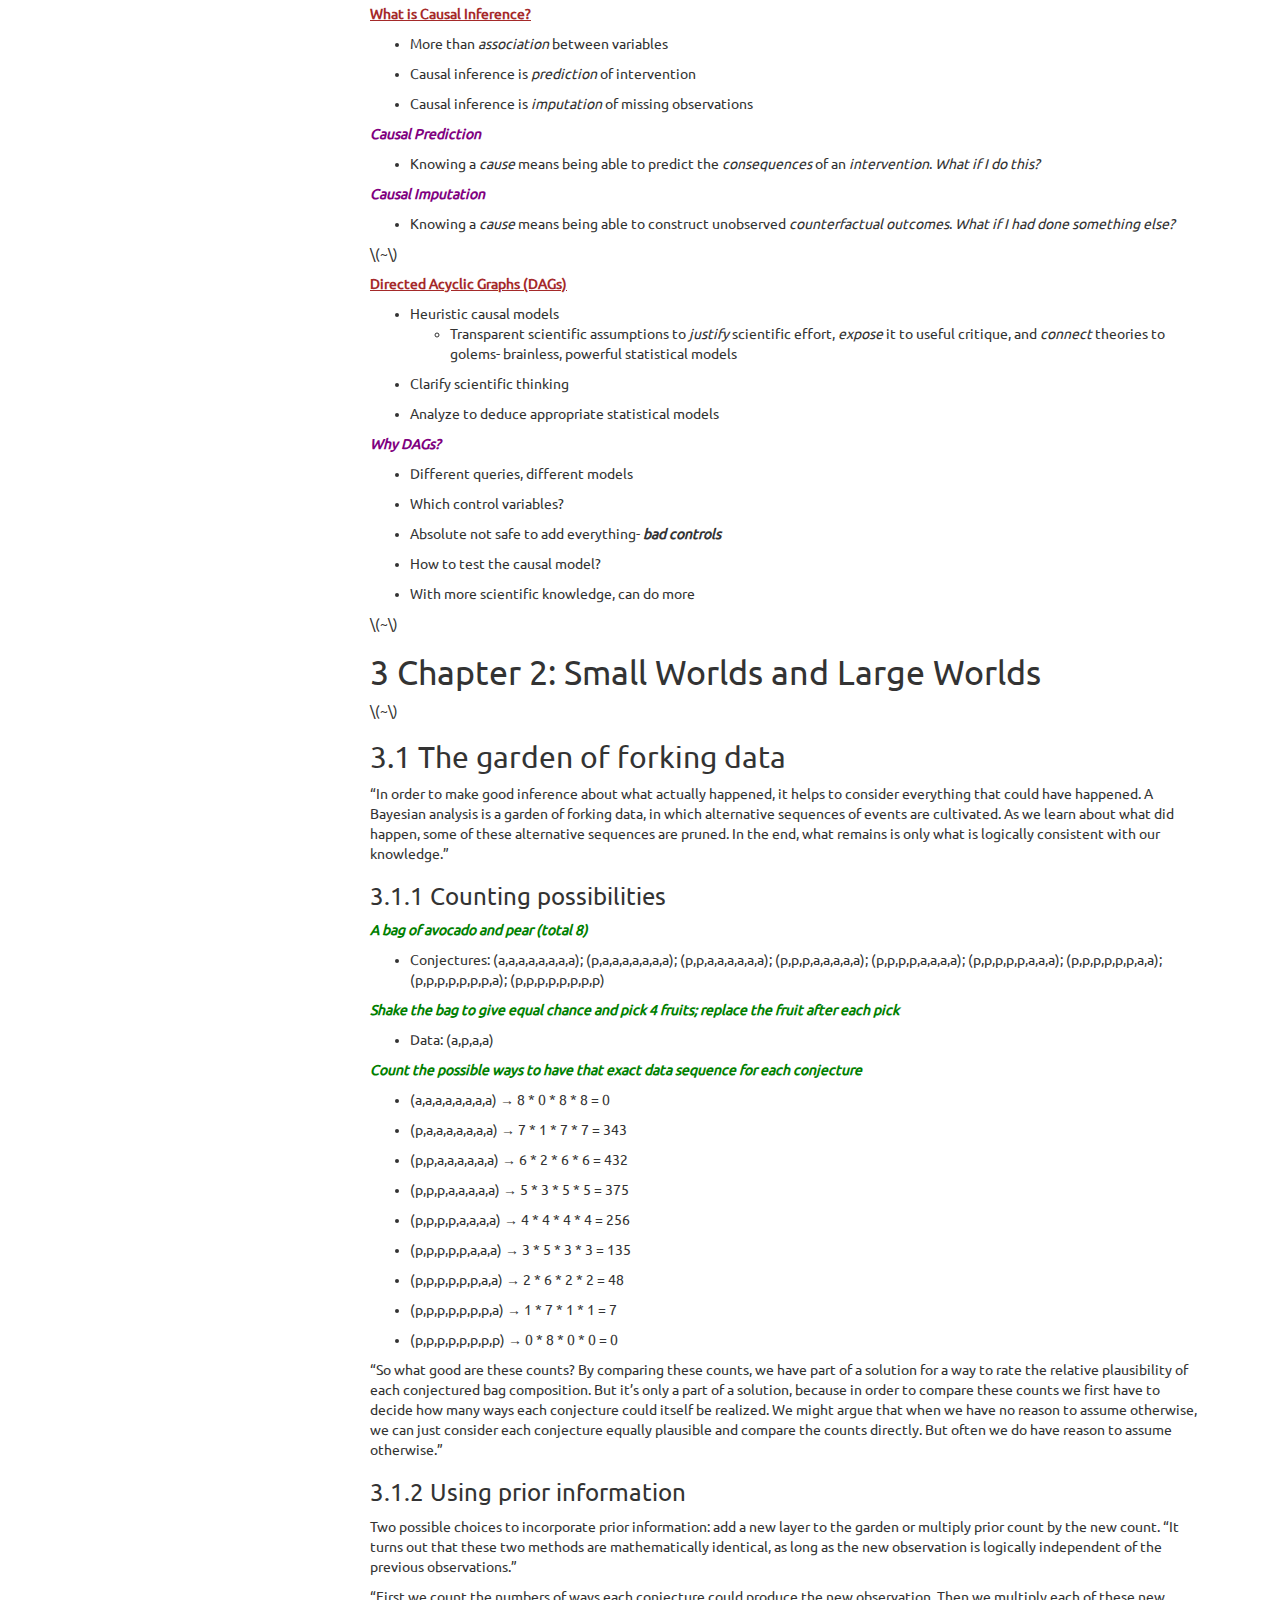
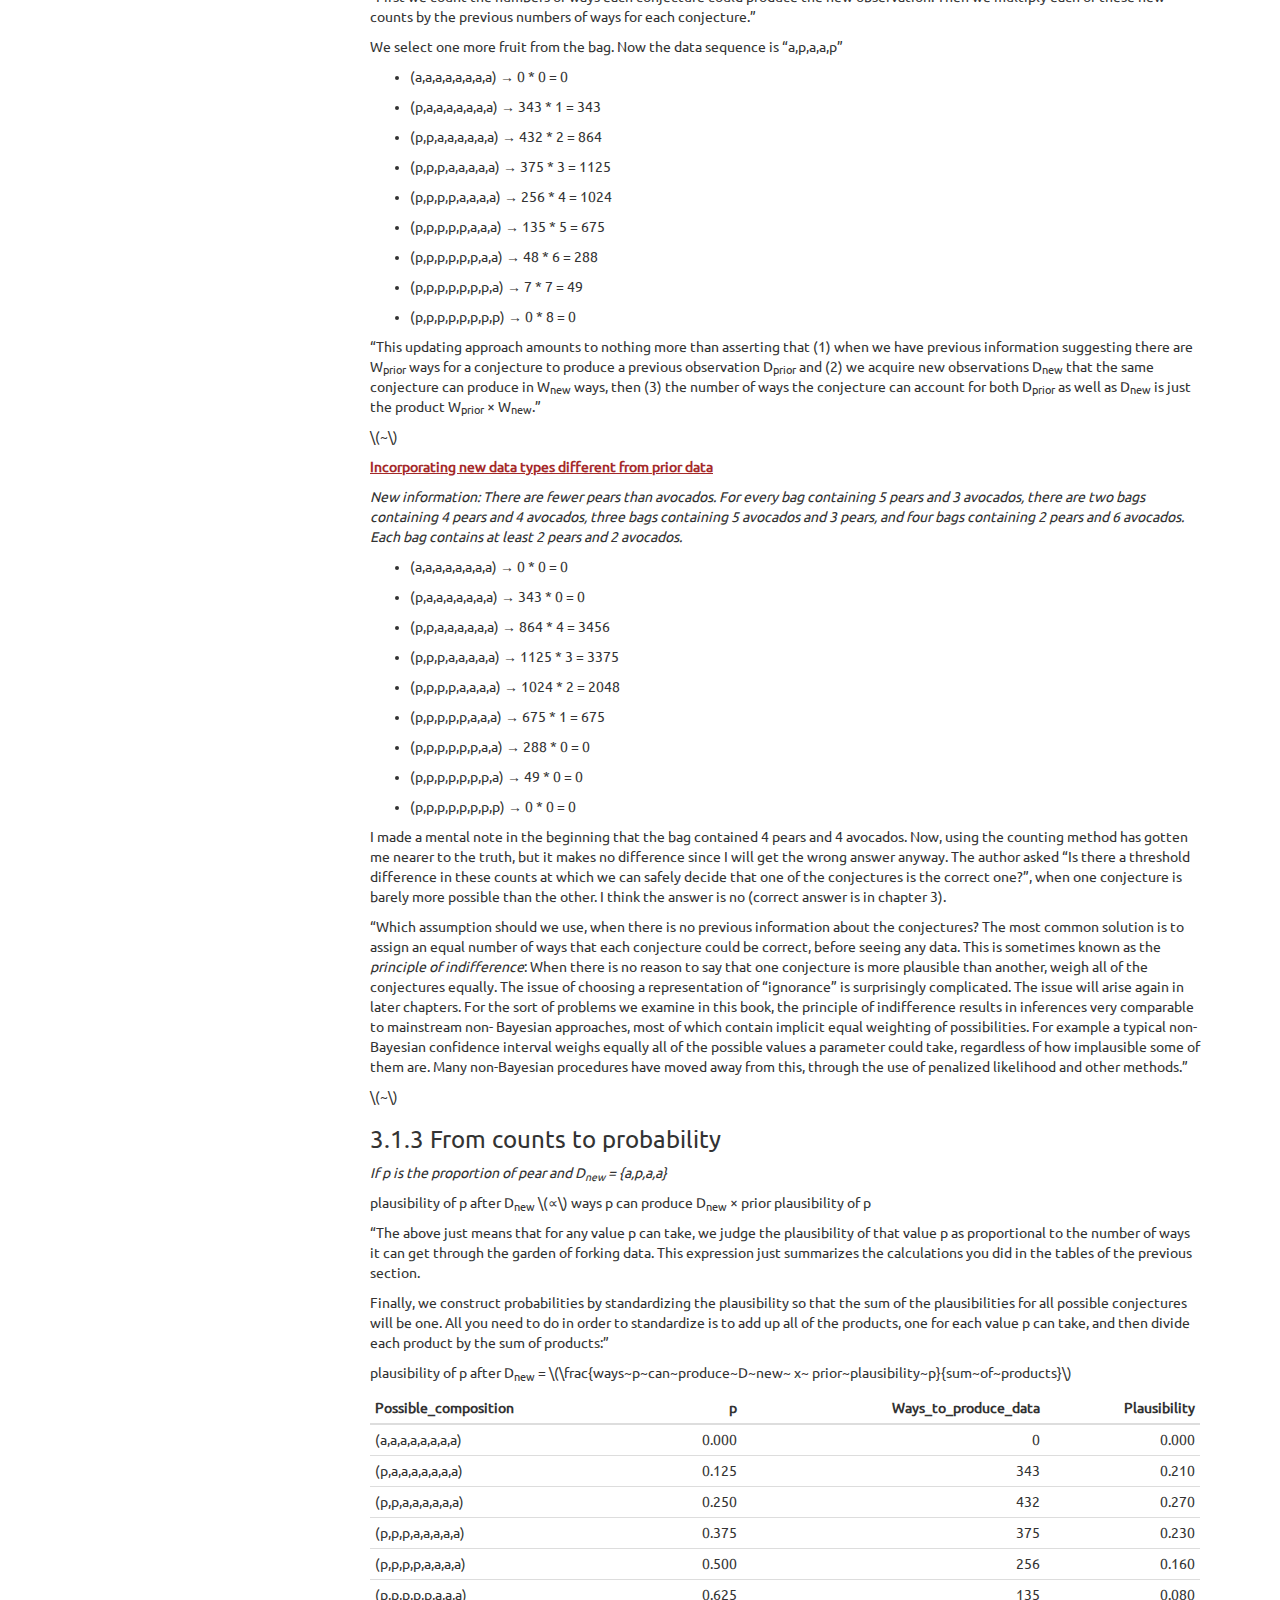
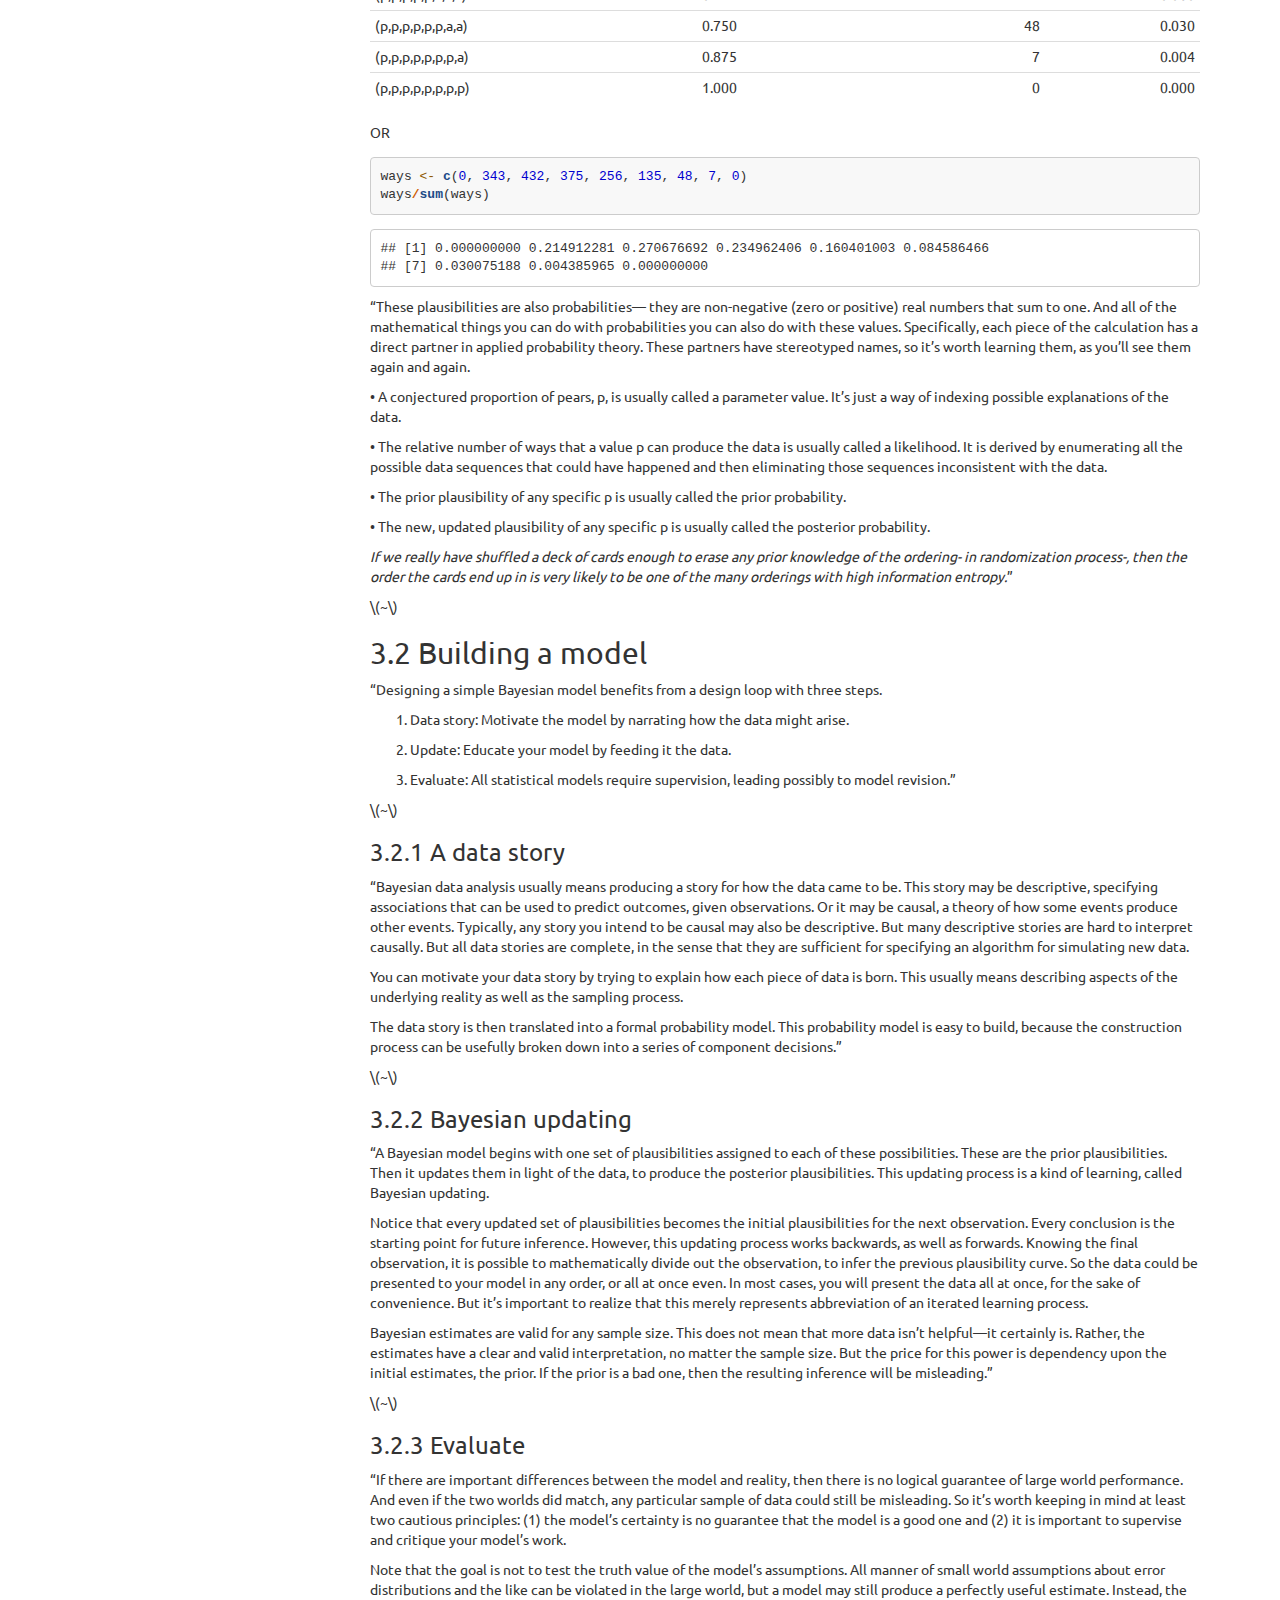
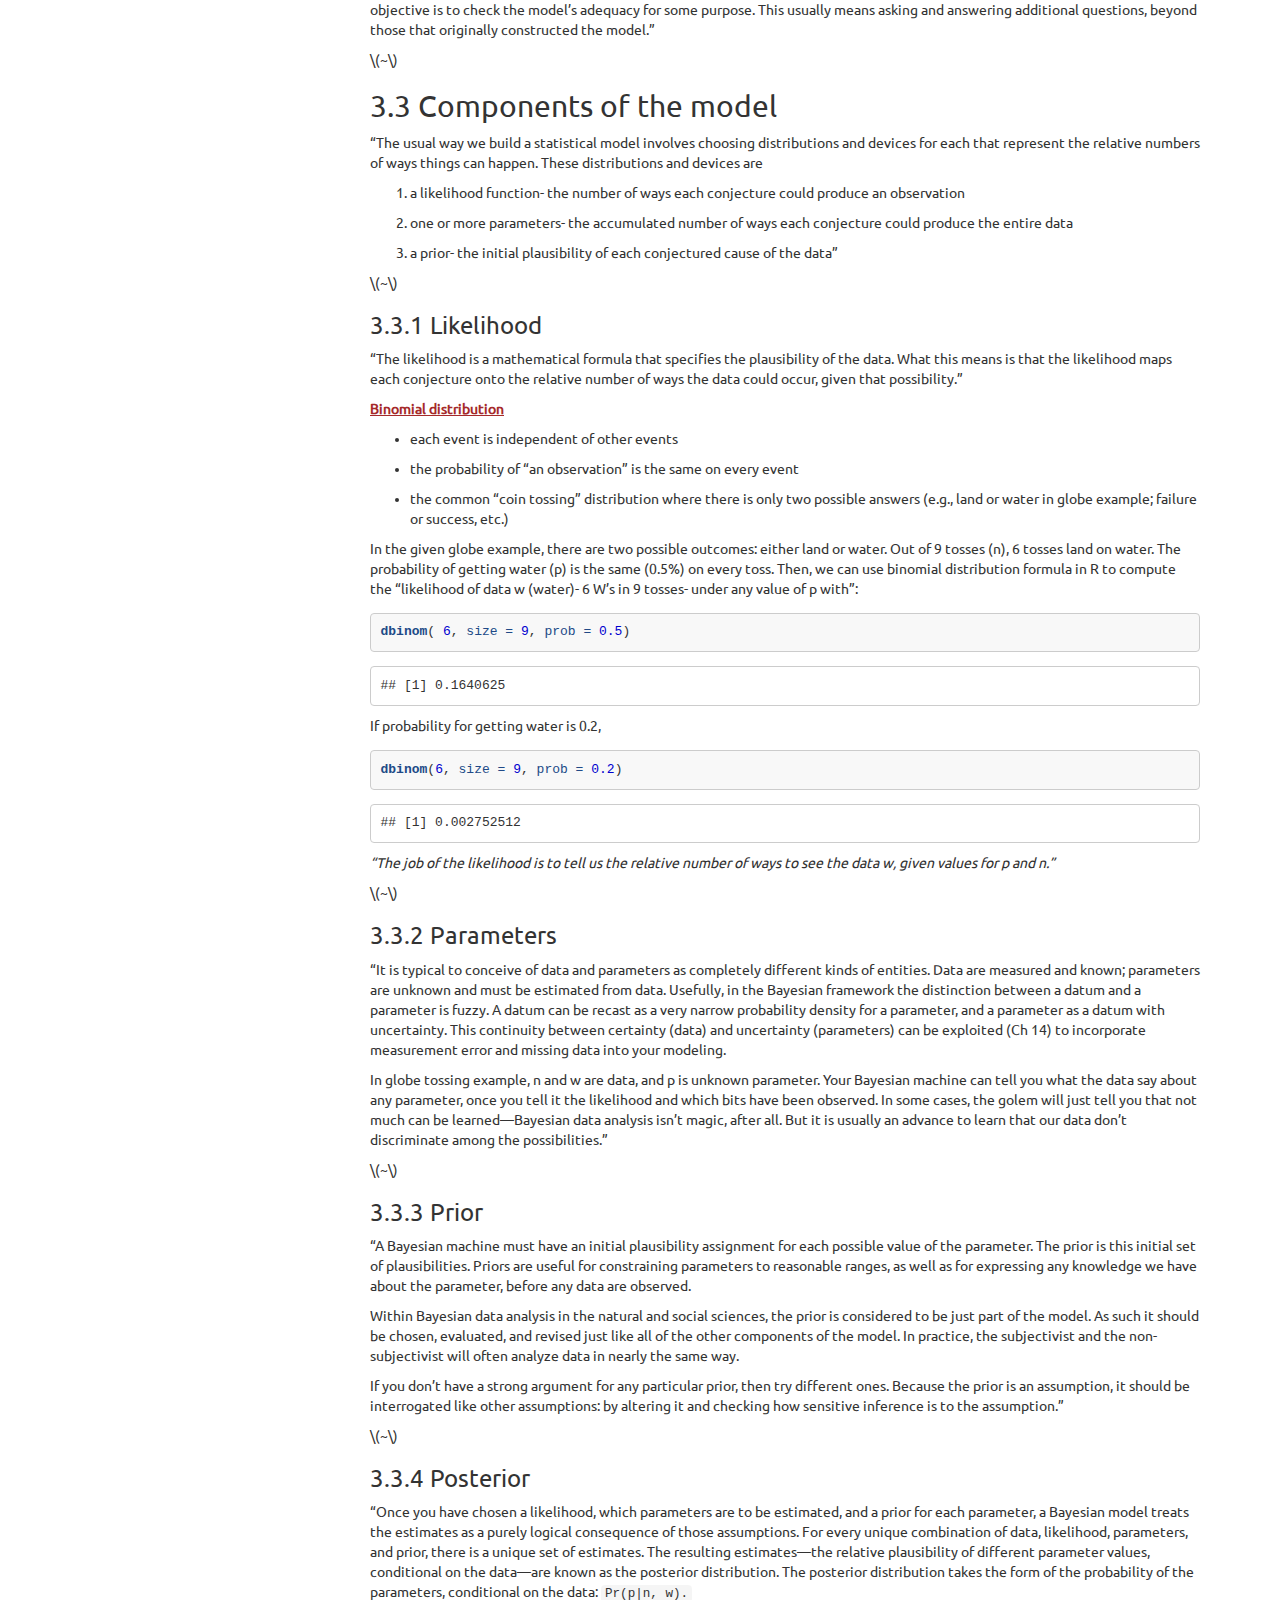
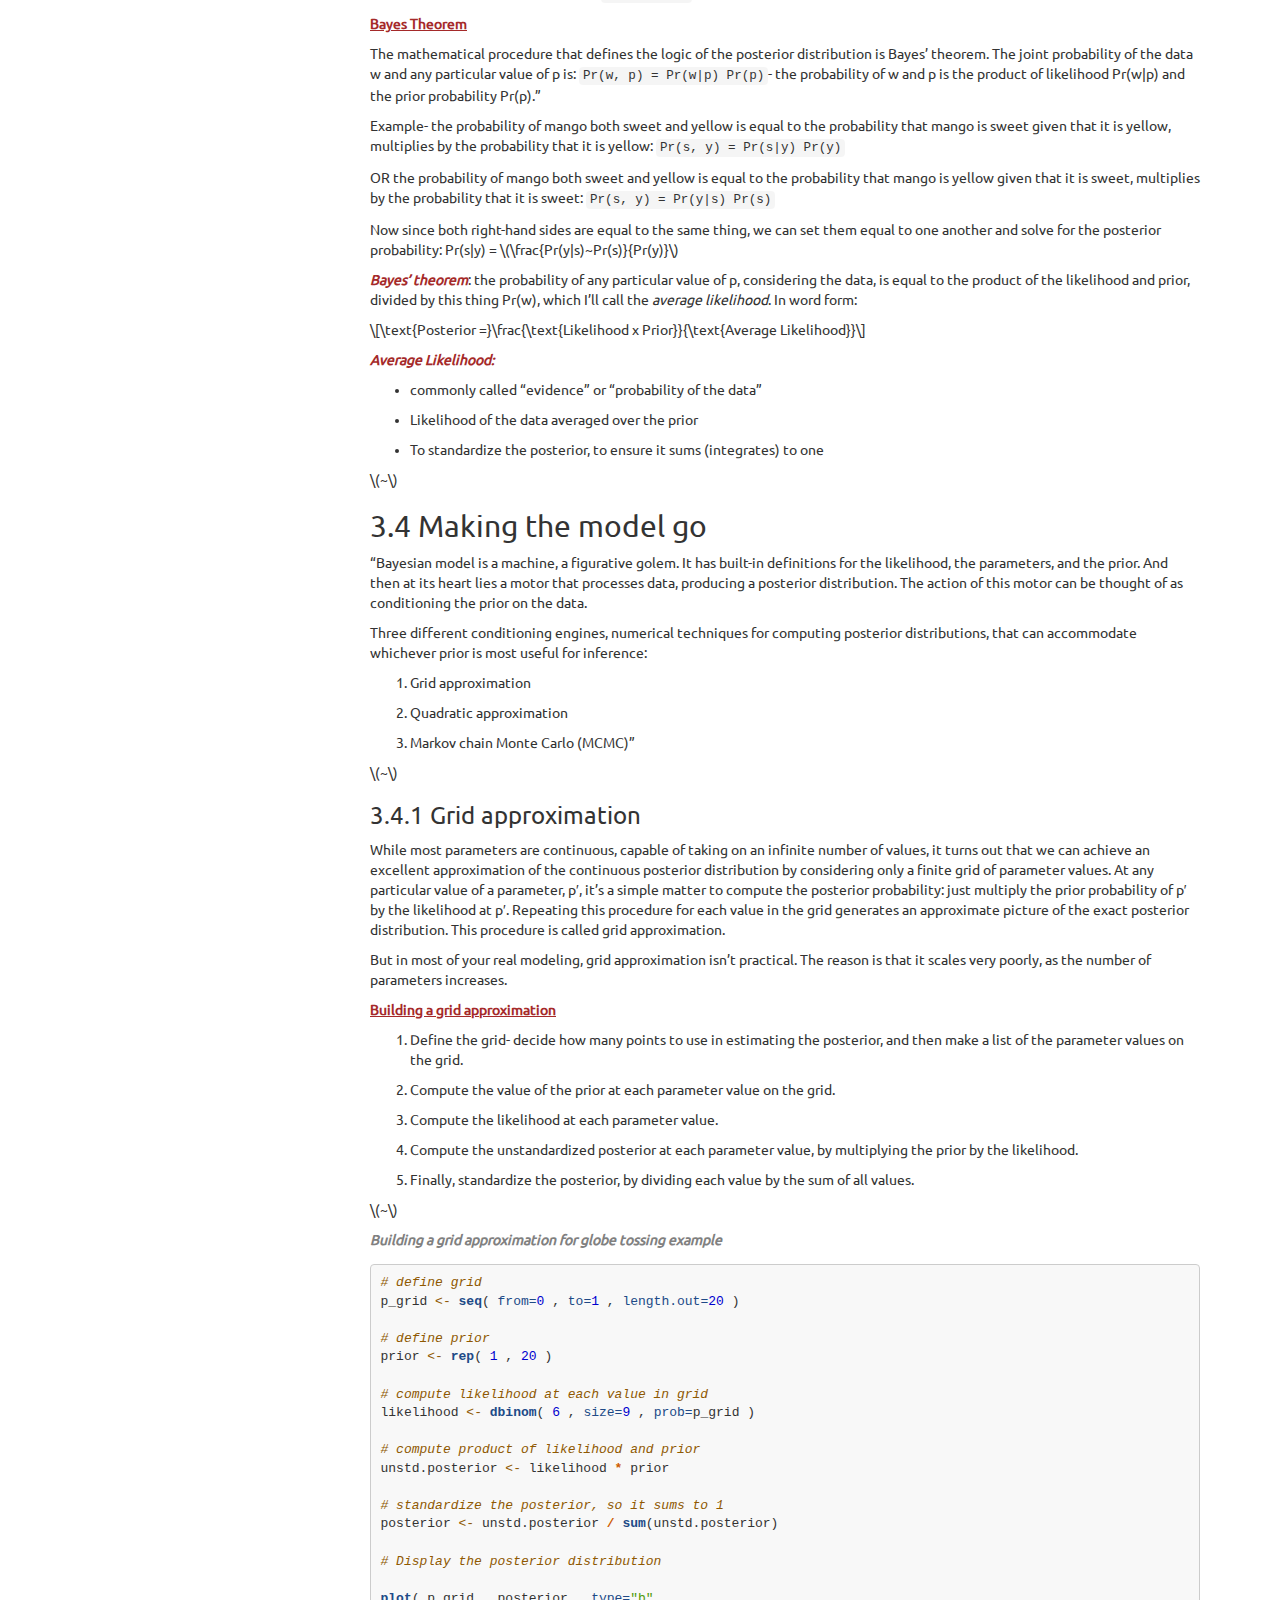
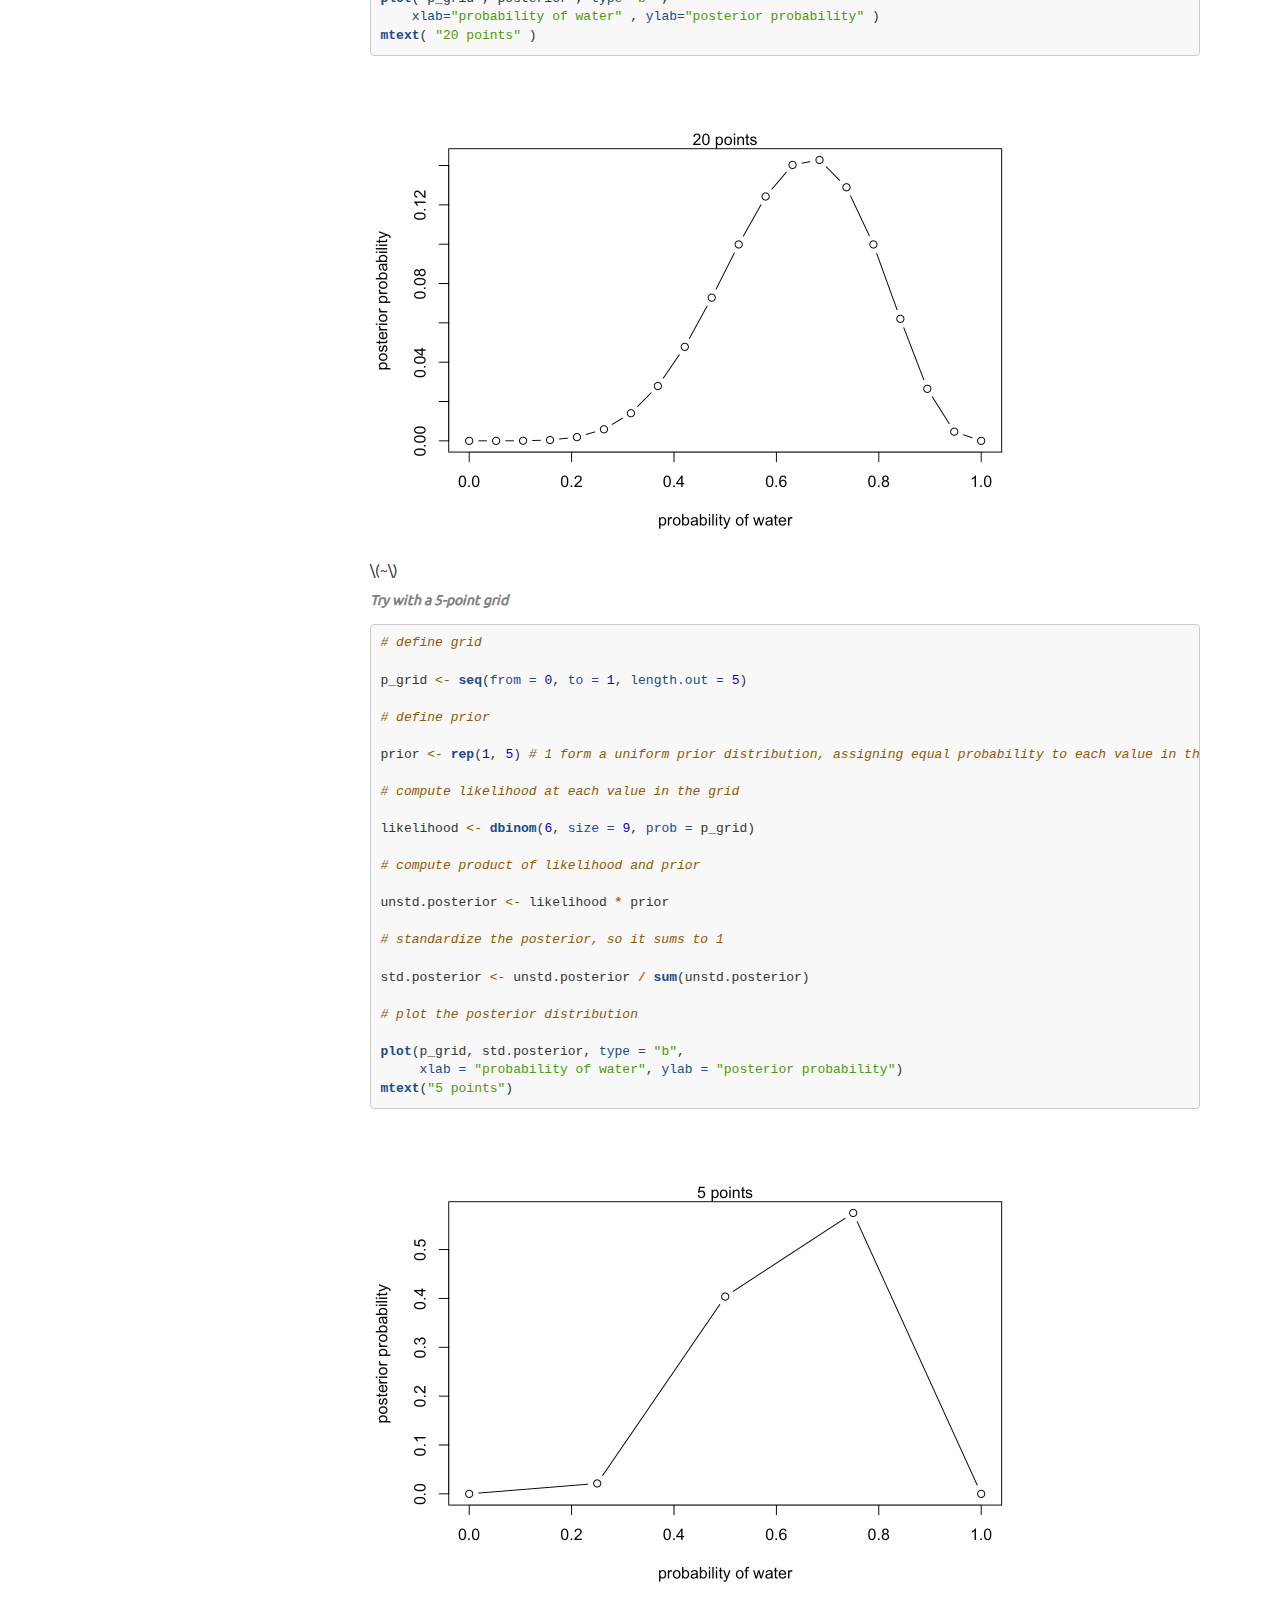
==== commit ef6d0bd7: "update a bit" ====
--- a/Bayesian/Statistical_Rethinking_RM.html
+++ b/Bayesian/Statistical_Rethinking_RM.html
@@ -11,7 +11,7 @@
 
 <meta name="author" content="SM" />
 
-<meta name="date" content="2024-01-10" />
+<meta name="date" content="2024-01-12" />
 
 <title>Statistical_Rethinking_RM</title>
 
@@ -1282,6 +1282,106 @@
 
 
 
+<style type="text/css">
+code {
+white-space: pre;
+}
+.sourceCode {
+overflow: visible;
+}
+</style>
+<style type="text/css" data-origin="pandoc">
+pre > code.sourceCode { white-space: pre; position: relative; }
+pre > code.sourceCode > span { display: inline-block; line-height: 1.25; }
+pre > code.sourceCode > span:empty { height: 1.2em; }
+.sourceCode { overflow: visible; }
+code.sourceCode > span { color: inherit; text-decoration: inherit; }
+div.sourceCode { margin: 1em 0; }
+pre.sourceCode { margin: 0; }
+@media screen {
+div.sourceCode { overflow: auto; }
+}
+@media print {
+pre > code.sourceCode { white-space: pre-wrap; }
+pre > code.sourceCode > span { text-indent: -5em; padding-left: 5em; }
+}
+pre.numberSource code
+{ counter-reset: source-line 0; }
+pre.numberSource code > span
+{ position: relative; left: -4em; counter-increment: source-line; }
+pre.numberSource code > span > a:first-child::before
+{ content: counter(source-line);
+position: relative; left: -1em; text-align: right; vertical-align: baseline;
+border: none; display: inline-block;
+-webkit-touch-callout: none; -webkit-user-select: none;
+-khtml-user-select: none; -moz-user-select: none;
+-ms-user-select: none; user-select: none;
+padding: 0 4px; width: 4em;
+color: #aaaaaa;
+}
+pre.numberSource { margin-left: 3em; border-left: 1px solid #aaaaaa; padding-left: 4px; }
+div.sourceCode
+{ background-color: #f8f8f8; }
+@media screen {
+pre > code.sourceCode > span > a:first-child::before { text-decoration: underline; }
+}
+code span.al { color: #ef2929; } 
+code span.an { color: #8f5902; font-weight: bold; font-style: italic; } 
+code span.at { color: #204a87; } 
+code span.bn { color: #0000cf; } 
+code span.cf { color: #204a87; font-weight: bold; } 
+code span.ch { color: #4e9a06; } 
+code span.cn { color: #8f5902; } 
+code span.co { color: #8f5902; font-style: italic; } 
+code span.cv { color: #8f5902; font-weight: bold; font-style: italic; } 
+code span.do { color: #8f5902; font-weight: bold; font-style: italic; } 
+code span.dt { color: #204a87; } 
+code span.dv { color: #0000cf; } 
+code span.er { color: #a40000; font-weight: bold; } 
+code span.ex { } 
+code span.fl { color: #0000cf; } 
+code span.fu { color: #204a87; font-weight: bold; } 
+code span.im { } 
+code span.in { color: #8f5902; font-weight: bold; font-style: italic; } 
+code span.kw { color: #204a87; font-weight: bold; } 
+code span.op { color: #ce5c00; font-weight: bold; } 
+code span.ot { color: #8f5902; } 
+code span.pp { color: #8f5902; font-style: italic; } 
+code span.sc { color: #ce5c00; font-weight: bold; } 
+code span.ss { color: #4e9a06; } 
+code span.st { color: #4e9a06; } 
+code span.va { color: #000000; } 
+code span.vs { color: #4e9a06; } 
+code span.wa { color: #8f5902; font-weight: bold; font-style: italic; } 
+</style>
+<script>
+// apply pandoc div.sourceCode style to pre.sourceCode instead
+(function() {
+  var sheets = document.styleSheets;
+  for (var i = 0; i < sheets.length; i++) {
+    if (sheets[i].ownerNode.dataset["origin"] !== "pandoc") continue;
+    try { var rules = sheets[i].cssRules; } catch (e) { continue; }
+    var j = 0;
+    while (j < rules.length) {
+      var rule = rules[j];
+      // check if there is a div.sourceCode rule
+      if (rule.type !== rule.STYLE_RULE || rule.selectorText !== "div.sourceCode") {
+        j++;
+        continue;
+      }
+      var style = rule.style.cssText;
+      // check if color or background-color is set
+      if (rule.style.color === '' && rule.style.backgroundColor === '') {
+        j++;
+        continue;
+      }
+      // replace div.sourceCode by a pre.sourceCode rule
+      sheets[i].deleteRule(j);
+      sheets[i].insertRule('pre.sourceCode{' + style + '}', j);
+    }
+  }
+})();
+</script>
 
 
 
@@ -1445,7 +1545,7 @@
 
 <h1 class="title toc-ignore">Statistical_Rethinking_RM</h1>
 <h4 class="author">SM</h4>
-<h4 class="date">2024-01-10</h4>
+<h4 class="date">2024-01-12</h4>
 
 </div>
 
@@ -1715,8 +1815,431 @@
 </div>
 <div id="from-counts-to-probability" class="section level3" number="3.1.3">
 <h3><span class="header-section-number">3.1.3</span> From counts to probability</h3>
+<p><em>If p is the proportion of pear and D<sub>new</sub> = {a,p,a,a}</em></p>
+<p>plausibility of p after D<sub>new</sub> <span class="math inline">\(∝\)</span> ways p can produce D<sub>new</sub> × prior plausibility of p</p>
+<p>“The above just means that for any value p can take, we judge the plausibility of that value p as proportional to the number of ways it can get through the garden of forking data. This expression just summarizes the calculations you did in the tables of the previous section.</p>
+<p>Finally, we construct probabilities by standardizing the plausibility so that the sum of the plausibilities for all possible conjectures will be one. All you need to do in order to standardize is to add up all of the products, one for each value p can take, and then divide each product by the sum of products:”</p>
+<p>plausibility of p after D<sub>new</sub> = <span class="math inline">\(\frac{ways~p~can~produce~D~new~ x~ prior~plausibility~p}{sum~of~products}\)</span></p>
+<table>
+<thead>
+<tr class="header">
+<th align="left">Possible_composition</th>
+<th align="right">p</th>
+<th align="right">Ways_to_produce_data</th>
+<th align="right">Plausibility</th>
+</tr>
+</thead>
+<tbody>
+<tr class="odd">
+<td align="left">(a,a,a,a,a,a,a,a)</td>
+<td align="right">0.000</td>
+<td align="right">0</td>
+<td align="right">0.000</td>
+</tr>
+<tr class="even">
+<td align="left">(p,a,a,a,a,a,a,a)</td>
+<td align="right">0.125</td>
+<td align="right">343</td>
+<td align="right">0.210</td>
+</tr>
+<tr class="odd">
+<td align="left">(p,p,a,a,a,a,a,a)</td>
+<td align="right">0.250</td>
+<td align="right">432</td>
+<td align="right">0.270</td>
+</tr>
+<tr class="even">
+<td align="left">(p,p,p,a,a,a,a,a)</td>
+<td align="right">0.375</td>
+<td align="right">375</td>
+<td align="right">0.230</td>
+</tr>
+<tr class="odd">
+<td align="left">(p,p,p,p,a,a,a,a)</td>
+<td align="right">0.500</td>
+<td align="right">256</td>
+<td align="right">0.160</td>
+</tr>
+<tr class="even">
+<td align="left">(p,p,p,p,p,a,a,a)</td>
+<td align="right">0.625</td>
+<td align="right">135</td>
+<td align="right">0.080</td>
+</tr>
+<tr class="odd">
+<td align="left">(p,p,p,p,p,p,a,a)</td>
+<td align="right">0.750</td>
+<td align="right">48</td>
+<td align="right">0.030</td>
+</tr>
+<tr class="even">
+<td align="left">(p,p,p,p,p,p,p,a)</td>
+<td align="right">0.875</td>
+<td align="right">7</td>
+<td align="right">0.004</td>
+</tr>
+<tr class="odd">
+<td align="left">(p,p,p,p,p,p,p,p)</td>
+<td align="right">1.000</td>
+<td align="right">0</td>
+<td align="right">0.000</td>
+</tr>
+</tbody>
+</table>
+<p>OR</p>
+<div class="sourceCode" id="cb1"><pre class="sourceCode r"><code class="sourceCode r"><span id="cb1-1"><a href="#cb1-1" tabindex="-1"></a>ways <span class="ot">&lt;-</span> <span class="fu">c</span>(<span class="dv">0</span>, <span class="dv">343</span>, <span class="dv">432</span>, <span class="dv">375</span>, <span class="dv">256</span>, <span class="dv">135</span>, <span class="dv">48</span>, <span class="dv">7</span>, <span class="dv">0</span>)</span>
+<span id="cb1-2"><a href="#cb1-2" tabindex="-1"></a>ways<span class="sc">/</span><span class="fu">sum</span>(ways)</span></code></pre></div>
+<pre><code>## [1] 0.000000000 0.214912281 0.270676692 0.234962406 0.160401003 0.084586466
+## [7] 0.030075188 0.004385965 0.000000000</code></pre>
+<p>“These plausibilities are also probabilities— they are non-negative (zero or positive) real numbers that sum to one. And all of the mathematical things you can do with probabilities you can also do with these values. Specifically, each piece of the calculation has a direct partner in applied probability theory. These partners have stereotyped names, so it’s worth learning them, as you’ll see them again and again.</p>
+<p>• A conjectured proportion of pears, p, is usually called a parameter value. It’s just a way of indexing possible explanations of the data.</p>
+<p>• The relative number of ways that a value p can produce the data is usually called a likelihood. It is derived by enumerating all the possible data sequences that could have happened and then eliminating those sequences inconsistent with the data.</p>
+<p>• The prior plausibility of any specific p is usually called the prior probability.</p>
+<p>• The new, updated plausibility of any specific p is usually called the posterior
+probability.</p>
+<p><em>If we really have shuffled a deck of cards enough to erase any prior knowledge of the ordering- in randomization process-, then the order the cards end up in is very likely to be one of the many orderings with high information entropy.</em>”</p>
+<p><span class="math inline">\(~\)</span></p>
+</div>
+</div>
+<div id="building-a-model" class="section level2" number="3.2">
+<h2><span class="header-section-number">3.2</span> Building a model</h2>
+<p>“Designing a simple Bayesian model benefits from a design loop with three steps.</p>
+<ol style="list-style-type: decimal">
+<li><p>Data story: Motivate the model by narrating how the data might arise.</p></li>
+<li><p>Update: Educate your model by feeding it the data.</p></li>
+<li><p>Evaluate: All statistical models require supervision, leading possibly to model revision.”</p></li>
+</ol>
+<p><span class="math inline">\(~\)</span></p>
+<div id="a-data-story" class="section level3" number="3.2.1">
+<h3><span class="header-section-number">3.2.1</span> A data story</h3>
+<p>“Bayesian data analysis usually means producing a story for how the data came to be. This story may be descriptive, specifying associations that can be used to predict outcomes, given observations. Or it may be causal, a theory of how some events produce other events. Typically, any story you intend to be causal may also be descriptive. But many descriptive stories are hard to interpret causally. But all data stories are complete, in the sense that they are sufficient for specifying an algorithm for simulating new data.</p>
+<p>You can motivate your data story by trying to explain how each piece of data is born. This usually means describing aspects of the underlying reality as well as the sampling process.</p>
+<p>The data story is then translated into a formal probability model. This probability model is easy to build, because the construction process can be usefully broken down into a series of component decisions.”</p>
+<p><span class="math inline">\(~\)</span></p>
+</div>
+<div id="bayesian-updating" class="section level3" number="3.2.2">
+<h3><span class="header-section-number">3.2.2</span> Bayesian updating</h3>
+<p>“A Bayesian model begins with one set of plausibilities assigned to each of these possibilities. These are the prior plausibilities. Then it updates them in light of the data, to produce the posterior plausibilities. This updating process is a kind of learning, called Bayesian updating.</p>
+<p>Notice that every updated set of plausibilities becomes the initial plausibilities for the next observation. Every conclusion is the starting point for future inference. However, this updating process works backwards, as well as forwards. Knowing the final observation, it is possible to mathematically divide out the observation, to infer the previous plausibility curve. So the data could be presented to your model in any order, or all at once even. In most cases, you will present the data all at once, for the sake of convenience. But it’s important to realize that this merely represents abbreviation of an iterated learning process.</p>
+<p>Bayesian estimates are valid for any sample size. This does not mean that more data isn’t helpful—it certainly is. Rather, the estimates have a clear and valid interpretation, no matter the sample size. But the price for this power is dependency upon the initial estimates, the prior. If the prior is a bad one, then the resulting inference will be misleading.”</p>
+<p><span class="math inline">\(~\)</span></p>
+</div>
+<div id="evaluate" class="section level3" number="3.2.3">
+<h3><span class="header-section-number">3.2.3</span> Evaluate</h3>
+<p>“If there are important differences between the model and reality, then there is no logical guarantee of large world performance. And even if the two worlds did match, any particular sample of data could still be misleading. So it’s worth keeping in mind at least two cautious principles: (1) the model’s certainty is no guarantee that the model is a good one and (2) it is important to supervise and critique your model’s work.</p>
+<p>Note that the goal is not to test the truth value of the model’s assumptions. All manner of small world assumptions about error distributions and the like can be violated in the large world, but a model may still produce a perfectly useful estimate. Instead, the objective is to check the model’s adequacy for some purpose. This usually means asking and answering additional questions, beyond those that originally constructed the model.”</p>
+<p><span class="math inline">\(~\)</span></p>
+</div>
+</div>
+<div id="components-of-the-model" class="section level2" number="3.3">
+<h2><span class="header-section-number">3.3</span> Components of the model</h2>
+<p>“The usual way we build a statistical model involves choosing distributions and devices for each that represent the relative numbers of ways things can happen. These distributions and devices are</p>
+<ol style="list-style-type: decimal">
+<li><p>a likelihood function- the number of ways each conjecture could produce an observation</p></li>
+<li><p>one or more parameters- the accumulated number of ways each conjecture could produce the entire data</p></li>
+<li><p>a prior- the initial plausibility of each conjectured cause of the data”</p></li>
+</ol>
+<p><span class="math inline">\(~\)</span></p>
+<div id="likelihood" class="section level3" number="3.3.1">
+<h3><span class="header-section-number">3.3.1</span> Likelihood</h3>
+<p>“The likelihood is a mathematical formula that specifies the plausibility of the data. What this means is that the likelihood maps each conjecture onto the relative number of ways the data could occur, given that possibility.”</p>
+<p><span style="color:brown"><span style="text-decoration:underline"><strong>Binomial distribution</strong></span></p>
+<ul>
+<li><p>each event is independent of other events</p></li>
+<li><p>the probability of “an observation” is the same on every event</p></li>
+<li><p>the common “coin tossing” distribution where there is only two possible answers (e.g., land or water in globe example; failure or success, etc.)</p></li>
+</ul>
+<p>In the given globe example, there are two possible outcomes: either land or water. Out of 9 tosses (n), 6 tosses land on water. The probability of getting water (p) is the same (0.5%) on every toss. Then, we can use binomial distribution formula in R to compute the “likelihood of data w (water)- 6 W’s in 9 tosses- under any value of p with”:</p>
+<div class="sourceCode" id="cb3"><pre class="sourceCode r"><code class="sourceCode r"><span id="cb3-1"><a href="#cb3-1" tabindex="-1"></a><span class="fu">dbinom</span>( <span class="dv">6</span>, <span class="at">size =</span> <span class="dv">9</span>, <span class="at">prob =</span> <span class="fl">0.5</span>)</span></code></pre></div>
+<pre><code>## [1] 0.1640625</code></pre>
+<p>If probability for getting water is 0.2,</p>
+<div class="sourceCode" id="cb5"><pre class="sourceCode r"><code class="sourceCode r"><span id="cb5-1"><a href="#cb5-1" tabindex="-1"></a><span class="fu">dbinom</span>(<span class="dv">6</span>, <span class="at">size =</span> <span class="dv">9</span>, <span class="at">prob =</span> <span class="fl">0.2</span>)</span></code></pre></div>
+<pre><code>## [1] 0.002752512</code></pre>
+<p><em>“The job of the likelihood is to tell us the relative number of ways to see the data w, given values for p and n.”</em></p>
+<p><span class="math inline">\(~\)</span></p>
+</div>
+<div id="parameters" class="section level3" number="3.3.2">
+<h3><span class="header-section-number">3.3.2</span> Parameters</h3>
+<p>“It is typical to conceive of data and parameters as completely different kinds of entities. Data are measured and known; parameters are unknown and must be estimated from data. Usefully, in the Bayesian framework the distinction between a datum and a parameter is fuzzy. A datum can be recast as a very narrow probability density for a parameter, and a parameter as a datum with uncertainty. This continuity between certainty (data) and uncertainty (parameters) can be exploited (Ch 14) to incorporate measurement error and missing data into your modeling.</p>
+<p>In globe tossing example, n and w are data, and p is unknown parameter. Your Bayesian machine can tell you what the data say about any parameter, once you tell it the likelihood and which bits have been observed. In some cases, the golem will just tell you that not much can be learned—Bayesian data analysis isn’t magic, after all. But it is usually an advance to learn that our data don’t discriminate among the possibilities.”</p>
+<p><span class="math inline">\(~\)</span></p>
+</div>
+<div id="prior" class="section level3" number="3.3.3">
+<h3><span class="header-section-number">3.3.3</span> Prior</h3>
+<p>“A Bayesian machine must have an initial plausibility assignment for each possible value of the parameter. The prior is this initial set of plausibilities. Priors are useful for constraining parameters to reasonable ranges, as well as for expressing any knowledge we have about the parameter, before any data are observed.</p>
+<p>Within Bayesian data analysis in the natural and social sciences, the prior is considered to be just part of the model. As such it should be chosen, evaluated, and revised just like all of the other components of the model. In practice, the subjectivist and the non-subjectivist will often analyze data in nearly the same way.</p>
+<p>If you don’t have a strong argument for any particular prior, then try different ones. Because the prior is an assumption, it should be interrogated like other assumptions: by altering it and checking how sensitive inference is to the assumption.”</p>
+<p><span class="math inline">\(~\)</span></p>
+</div>
+<div id="posterior" class="section level3" number="3.3.4">
+<h3><span class="header-section-number">3.3.4</span> Posterior</h3>
+<p>“Once you have chosen a likelihood, which parameters are to be estimated, and a prior for each parameter, a Bayesian model treats the estimates as a purely logical consequence of those assumptions. For every unique combination of data, likelihood, parameters, and prior, there is a unique set of estimates. The resulting estimates—the relative plausibility of different parameter values, conditional on the data—are known as the posterior distribution. The posterior distribution takes the form of the probability of the parameters, conditional on the data: <code>Pr(p|n, w).</code></p>
+<p><span style="color:brown"><span style="text-decoration:underline"><strong>Bayes Theorem</strong></span></p>
+<p>The mathematical procedure that defines the logic of the posterior distribution is Bayes’ theorem. The joint probability of the data w and any particular value of p is: <code>Pr(w, p) = Pr(w|p) Pr(p)</code>- the probability of w and p is the product of likelihood Pr(w|p) and the prior probability Pr(p).”</p>
+<p>Example- the probability of mango both sweet and yellow is equal to the probability that mango is sweet given that it is yellow, multiplies by the probability that it is yellow: <code>Pr(s, y) = Pr(s|y) Pr(y)</code></p>
+<p>OR the probability of mango both sweet and yellow is equal to the probability that mango is yellow given that it is sweet, multiplies by the probability that it is sweet: <code>Pr(s, y) = Pr(y|s) Pr(s)</code></p>
+<p>Now since both right-hand sides are equal to the same thing, we can set them equal to one another and solve for the posterior probability: Pr(s|y) = <span class="math inline">\(\frac{Pr(y|s)~Pr(s)}{Pr(y)}\)</span></p>
+<p><span style="color:brown"><strong><em>Bayes’ theorem</em></strong></span>: the probability of any particular value of p, considering the data, is equal to the product of the likelihood and prior, divided by this thing Pr(w), which I’ll call the <em>average likelihood</em>. In word form:</p>
+<p><span class="math display">\[\text{Posterior =}\frac{\text{Likelihood x Prior}}{\text{Average Likelihood}}\]</span></p>
+<p><span style="color:brown"><strong><em>Average Likelihood:</em></strong></span></p>
+<ul>
+<li><p>commonly called “evidence” or “probability of the data”</p></li>
+<li><p>Likelihood of the data averaged over the prior</p></li>
+<li><p>To standardize the posterior, to ensure it sums (integrates) to one</p></li>
+</ul>
+<p><span class="math inline">\(~\)</span></p>
+</div>
+</div>
+<div id="making-the-model-go" class="section level2" number="3.4">
+<h2><span class="header-section-number">3.4</span> Making the model go</h2>
+<p>“Bayesian model is a machine, a figurative golem. It has built-in definitions for the likelihood, the parameters, and the prior. And then at its heart lies a motor that processes data, producing a posterior distribution. The action of this motor can be thought of as conditioning the prior on the data.</p>
+<p>Three different conditioning engines, numerical techniques for computing posterior distributions, that can accommodate whichever prior is most useful for inference:</p>
+<ol style="list-style-type: decimal">
+<li><p>Grid approximation</p></li>
+<li><p>Quadratic approximation</p></li>
+<li><p>Markov chain Monte Carlo (MCMC)”</p></li>
+</ol>
+<p><span class="math inline">\(~\)</span></p>
+<div id="grid-approximation" class="section level3" number="3.4.1">
+<h3><span class="header-section-number">3.4.1</span> Grid approximation</h3>
+<p>While most parameters are continuous, capable of taking on an infinite number of values, it turns out that we can achieve an excellent approximation of the continuous posterior distribution by considering only a finite grid of parameter values. At any particular value of a parameter, p′, it’s a simple matter to compute the posterior probability: just multiply the prior probability of p′ by the likelihood at p′. Repeating this procedure for each value in the grid generates an approximate picture of the exact posterior distribution. This procedure is called grid approximation.</p>
+<p>But in most of your real modeling, grid approximation isn’t practical. The reason is that it scales very poorly, as the number of parameters increases.</p>
+<p><span style="color:brown"><span style="text-decoration:underline"><strong>Building a grid approximation</strong></span></p>
+<ol style="list-style-type: decimal">
+<li><p>Define the grid- decide how many points to use in estimating the posterior, and then make a list of the parameter values on the grid.</p></li>
+<li><p>Compute the value of the prior at each parameter value on the grid.</p></li>
+<li><p>Compute the likelihood at each parameter value.</p></li>
+<li><p>Compute the unstandardized posterior at each parameter value, by multiplying the prior by the likelihood.</p></li>
+<li><p>Finally, standardize the posterior, by dividing each value by the sum of all values.</p></li>
+</ol>
+<p><span class="math inline">\(~\)</span></p>
+<p><span style="color:gray"><strong><em>Building a grid approximation for globe tossing example</em></strong></span></p>
+<div class="sourceCode" id="cb7"><pre class="sourceCode r"><code class="sourceCode r"><span id="cb7-1"><a href="#cb7-1" tabindex="-1"></a><span class="co"># define grid</span></span>
+<span id="cb7-2"><a href="#cb7-2" tabindex="-1"></a>p_grid <span class="ot">&lt;-</span> <span class="fu">seq</span>( <span class="at">from=</span><span class="dv">0</span> , <span class="at">to=</span><span class="dv">1</span> , <span class="at">length.out=</span><span class="dv">20</span> )</span>
+<span id="cb7-3"><a href="#cb7-3" tabindex="-1"></a></span>
+<span id="cb7-4"><a href="#cb7-4" tabindex="-1"></a><span class="co"># define prior</span></span>
+<span id="cb7-5"><a href="#cb7-5" tabindex="-1"></a>prior <span class="ot">&lt;-</span> <span class="fu">rep</span>( <span class="dv">1</span> , <span class="dv">20</span> )</span>
+<span id="cb7-6"><a href="#cb7-6" tabindex="-1"></a></span>
+<span id="cb7-7"><a href="#cb7-7" tabindex="-1"></a><span class="co"># compute likelihood at each value in grid</span></span>
+<span id="cb7-8"><a href="#cb7-8" tabindex="-1"></a>likelihood <span class="ot">&lt;-</span> <span class="fu">dbinom</span>( <span class="dv">6</span> , <span class="at">size=</span><span class="dv">9</span> , <span class="at">prob=</span>p_grid )</span>
+<span id="cb7-9"><a href="#cb7-9" tabindex="-1"></a></span>
+<span id="cb7-10"><a href="#cb7-10" tabindex="-1"></a><span class="co"># compute product of likelihood and prior</span></span>
+<span id="cb7-11"><a href="#cb7-11" tabindex="-1"></a>unstd.posterior <span class="ot">&lt;-</span> likelihood <span class="sc">*</span> prior</span>
+<span id="cb7-12"><a href="#cb7-12" tabindex="-1"></a></span>
+<span id="cb7-13"><a href="#cb7-13" tabindex="-1"></a><span class="co"># standardize the posterior, so it sums to 1</span></span>
+<span id="cb7-14"><a href="#cb7-14" tabindex="-1"></a>posterior <span class="ot">&lt;-</span> unstd.posterior <span class="sc">/</span> <span class="fu">sum</span>(unstd.posterior)</span>
+<span id="cb7-15"><a href="#cb7-15" tabindex="-1"></a></span>
+<span id="cb7-16"><a href="#cb7-16" tabindex="-1"></a><span class="co"># Display the posterior distribution </span></span>
+<span id="cb7-17"><a href="#cb7-17" tabindex="-1"></a></span>
+<span id="cb7-18"><a href="#cb7-18" tabindex="-1"></a><span class="fu">plot</span>( p_grid , posterior , <span class="at">type=</span><span class="st">&quot;b&quot;</span> ,</span>
+<span id="cb7-19"><a href="#cb7-19" tabindex="-1"></a>    <span class="at">xlab=</span><span class="st">&quot;probability of water&quot;</span> , <span class="at">ylab=</span><span class="st">&quot;posterior probability&quot;</span> )</span>
+<span id="cb7-20"><a href="#cb7-20" tabindex="-1"></a><span class="fu">mtext</span>( <span class="st">&quot;20 points&quot;</span> )</span></code></pre></div>
+<p><img src="[data-uri]" width="672" /></p>
+<p><span class="math inline">\(~\)</span></p>
+<p><span style="color:gray"><strong><em>Try with a 5-point grid</em></strong></span></p>
+<div class="sourceCode" id="cb8"><pre class="sourceCode r"><code class="sourceCode r"><span id="cb8-1"><a href="#cb8-1" tabindex="-1"></a><span class="co"># define grid</span></span>
+<span id="cb8-2"><a href="#cb8-2" tabindex="-1"></a></span>
+<span id="cb8-3"><a href="#cb8-3" tabindex="-1"></a>p_grid <span class="ot">&lt;-</span> <span class="fu">seq</span>(<span class="at">from =</span> <span class="dv">0</span>, <span class="at">to =</span> <span class="dv">1</span>, <span class="at">length.out =</span> <span class="dv">5</span>)</span>
+<span id="cb8-4"><a href="#cb8-4" tabindex="-1"></a></span>
+<span id="cb8-5"><a href="#cb8-5" tabindex="-1"></a><span class="co"># define prior</span></span>
+<span id="cb8-6"><a href="#cb8-6" tabindex="-1"></a></span>
+<span id="cb8-7"><a href="#cb8-7" tabindex="-1"></a>prior <span class="ot">&lt;-</span> <span class="fu">rep</span>(<span class="dv">1</span>, <span class="dv">5</span>) <span class="co"># 1 form a uniform prior distribution, assigning equal probability to each value in the grid. Using a decimal here will mean the same but may assume less degree of uncertainty?</span></span>
+<span id="cb8-8"><a href="#cb8-8" tabindex="-1"></a></span>
+<span id="cb8-9"><a href="#cb8-9" tabindex="-1"></a><span class="co"># compute likelihood at each value in the grid</span></span>
+<span id="cb8-10"><a href="#cb8-10" tabindex="-1"></a></span>
+<span id="cb8-11"><a href="#cb8-11" tabindex="-1"></a>likelihood <span class="ot">&lt;-</span> <span class="fu">dbinom</span>(<span class="dv">6</span>, <span class="at">size =</span> <span class="dv">9</span>, <span class="at">prob =</span> p_grid)</span>
+<span id="cb8-12"><a href="#cb8-12" tabindex="-1"></a></span>
+<span id="cb8-13"><a href="#cb8-13" tabindex="-1"></a><span class="co"># compute product of likelihood and prior</span></span>
+<span id="cb8-14"><a href="#cb8-14" tabindex="-1"></a></span>
+<span id="cb8-15"><a href="#cb8-15" tabindex="-1"></a>unstd.posterior <span class="ot">&lt;-</span> likelihood <span class="sc">*</span> prior</span>
+<span id="cb8-16"><a href="#cb8-16" tabindex="-1"></a></span>
+<span id="cb8-17"><a href="#cb8-17" tabindex="-1"></a><span class="co"># standardize the posterior, so it sums to 1</span></span>
+<span id="cb8-18"><a href="#cb8-18" tabindex="-1"></a></span>
+<span id="cb8-19"><a href="#cb8-19" tabindex="-1"></a>std.posterior <span class="ot">&lt;-</span> unstd.posterior <span class="sc">/</span> <span class="fu">sum</span>(unstd.posterior)</span>
+<span id="cb8-20"><a href="#cb8-20" tabindex="-1"></a></span>
+<span id="cb8-21"><a href="#cb8-21" tabindex="-1"></a><span class="co"># plot the posterior distribution</span></span>
+<span id="cb8-22"><a href="#cb8-22" tabindex="-1"></a></span>
+<span id="cb8-23"><a href="#cb8-23" tabindex="-1"></a><span class="fu">plot</span>(p_grid, std.posterior, <span class="at">type =</span> <span class="st">&quot;b&quot;</span>,</span>
+<span id="cb8-24"><a href="#cb8-24" tabindex="-1"></a>     <span class="at">xlab =</span> <span class="st">&quot;probability of water&quot;</span>, <span class="at">ylab =</span> <span class="st">&quot;posterior probability&quot;</span>)</span>
+<span id="cb8-25"><a href="#cb8-25" tabindex="-1"></a><span class="fu">mtext</span>(<span class="st">&quot;5 points&quot;</span>)</span></code></pre></div>
+<p><img src="[data-uri]" width="672" /></p>
+<p><span class="math inline">\(~\)</span></p>
+<p><span style="color:gray"><strong><em>Try with a 100-point grid</em></strong></span></p>
+<div class="sourceCode" id="cb9"><pre class="sourceCode r"><code class="sourceCode r"><span id="cb9-1"><a href="#cb9-1" tabindex="-1"></a><span class="co"># define a grid</span></span>
+<span id="cb9-2"><a href="#cb9-2" tabindex="-1"></a></span>
+<span id="cb9-3"><a href="#cb9-3" tabindex="-1"></a>p_grid <span class="ot">&lt;-</span> <span class="fu">seq</span>(<span class="at">from =</span> <span class="dv">0</span>, <span class="at">to =</span> <span class="dv">1</span>, <span class="at">length.out =</span> <span class="dv">100</span>)</span>
+<span id="cb9-4"><a href="#cb9-4" tabindex="-1"></a></span>
+<span id="cb9-5"><a href="#cb9-5" tabindex="-1"></a><span class="co"># define a prior</span></span>
+<span id="cb9-6"><a href="#cb9-6" tabindex="-1"></a></span>
+<span id="cb9-7"><a href="#cb9-7" tabindex="-1"></a>prior <span class="ot">&lt;-</span> <span class="fu">rep</span>(<span class="dv">1</span>, <span class="dv">100</span>)</span>
+<span id="cb9-8"><a href="#cb9-8" tabindex="-1"></a></span>
+<span id="cb9-9"><a href="#cb9-9" tabindex="-1"></a><span class="co"># compute likelihood at each value in grid</span></span>
+<span id="cb9-10"><a href="#cb9-10" tabindex="-1"></a></span>
+<span id="cb9-11"><a href="#cb9-11" tabindex="-1"></a>likelihood <span class="ot">&lt;-</span> <span class="fu">dbinom</span>(<span class="dv">6</span>, <span class="at">size =</span> <span class="dv">9</span>, <span class="at">prob =</span> p_grid)</span>
+<span id="cb9-12"><a href="#cb9-12" tabindex="-1"></a></span>
+<span id="cb9-13"><a href="#cb9-13" tabindex="-1"></a><span class="co"># compute the unstandardized posterior</span></span>
+<span id="cb9-14"><a href="#cb9-14" tabindex="-1"></a></span>
+<span id="cb9-15"><a href="#cb9-15" tabindex="-1"></a>unstd.posterior <span class="ot">&lt;-</span> likelihood <span class="sc">*</span> prior</span>
+<span id="cb9-16"><a href="#cb9-16" tabindex="-1"></a></span>
+<span id="cb9-17"><a href="#cb9-17" tabindex="-1"></a><span class="co"># standardize the posterior </span></span>
+<span id="cb9-18"><a href="#cb9-18" tabindex="-1"></a></span>
+<span id="cb9-19"><a href="#cb9-19" tabindex="-1"></a>posterior <span class="ot">&lt;-</span> unstd.posterior <span class="sc">/</span> <span class="fu">sum</span>(unstd.posterior)</span>
+<span id="cb9-20"><a href="#cb9-20" tabindex="-1"></a></span>
+<span id="cb9-21"><a href="#cb9-21" tabindex="-1"></a><span class="co"># plot the posterior</span></span>
+<span id="cb9-22"><a href="#cb9-22" tabindex="-1"></a></span>
+<span id="cb9-23"><a href="#cb9-23" tabindex="-1"></a><span class="fu">plot</span>(p_grid, posterior, <span class="at">type =</span> <span class="st">&quot;b&quot;</span>,</span>
+<span id="cb9-24"><a href="#cb9-24" tabindex="-1"></a>     <span class="at">xlab =</span> <span class="st">&quot;probability of water&quot;</span>, <span class="at">ylab =</span> <span class="st">&quot;posterior distribution&quot;</span>)</span>
+<span id="cb9-25"><a href="#cb9-25" tabindex="-1"></a><span class="fu">mtext</span>(<span class="st">&quot;100 points&quot;</span>)</span></code></pre></div>
+<p><img src="[data-uri]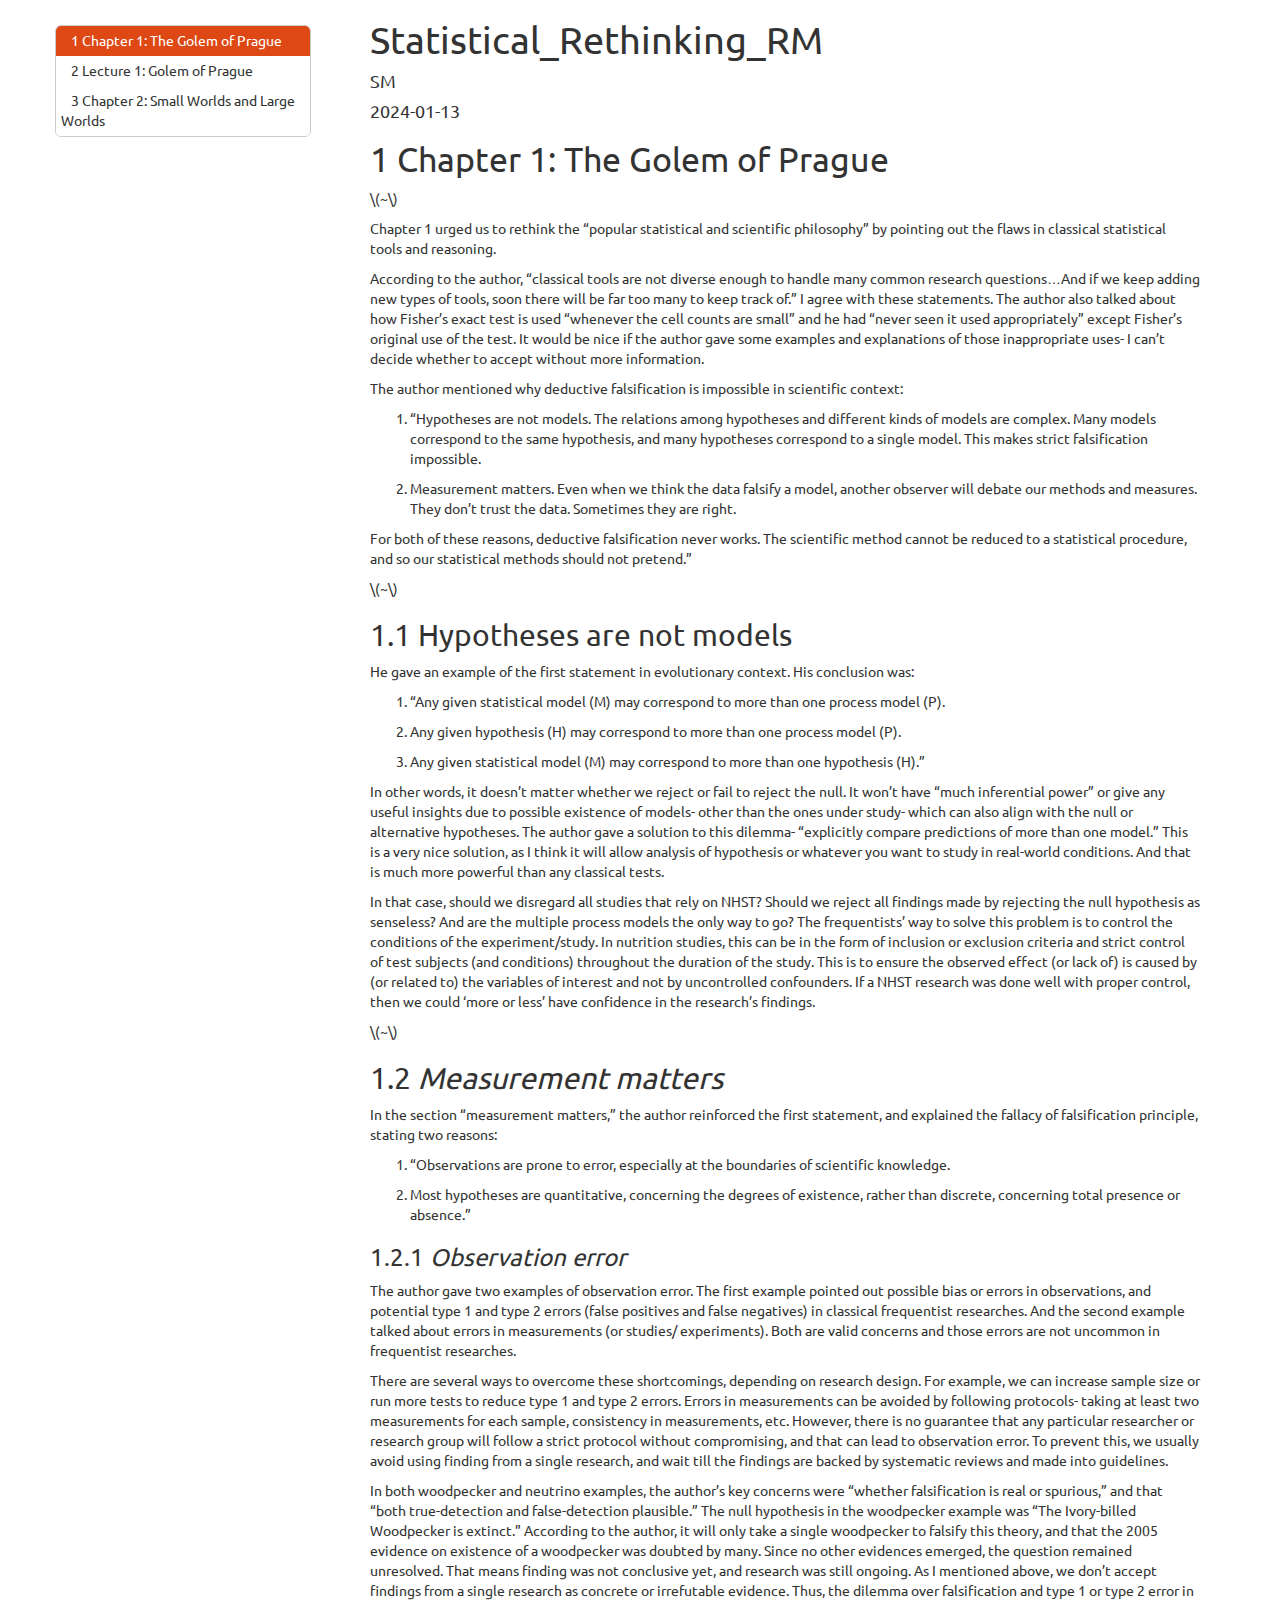
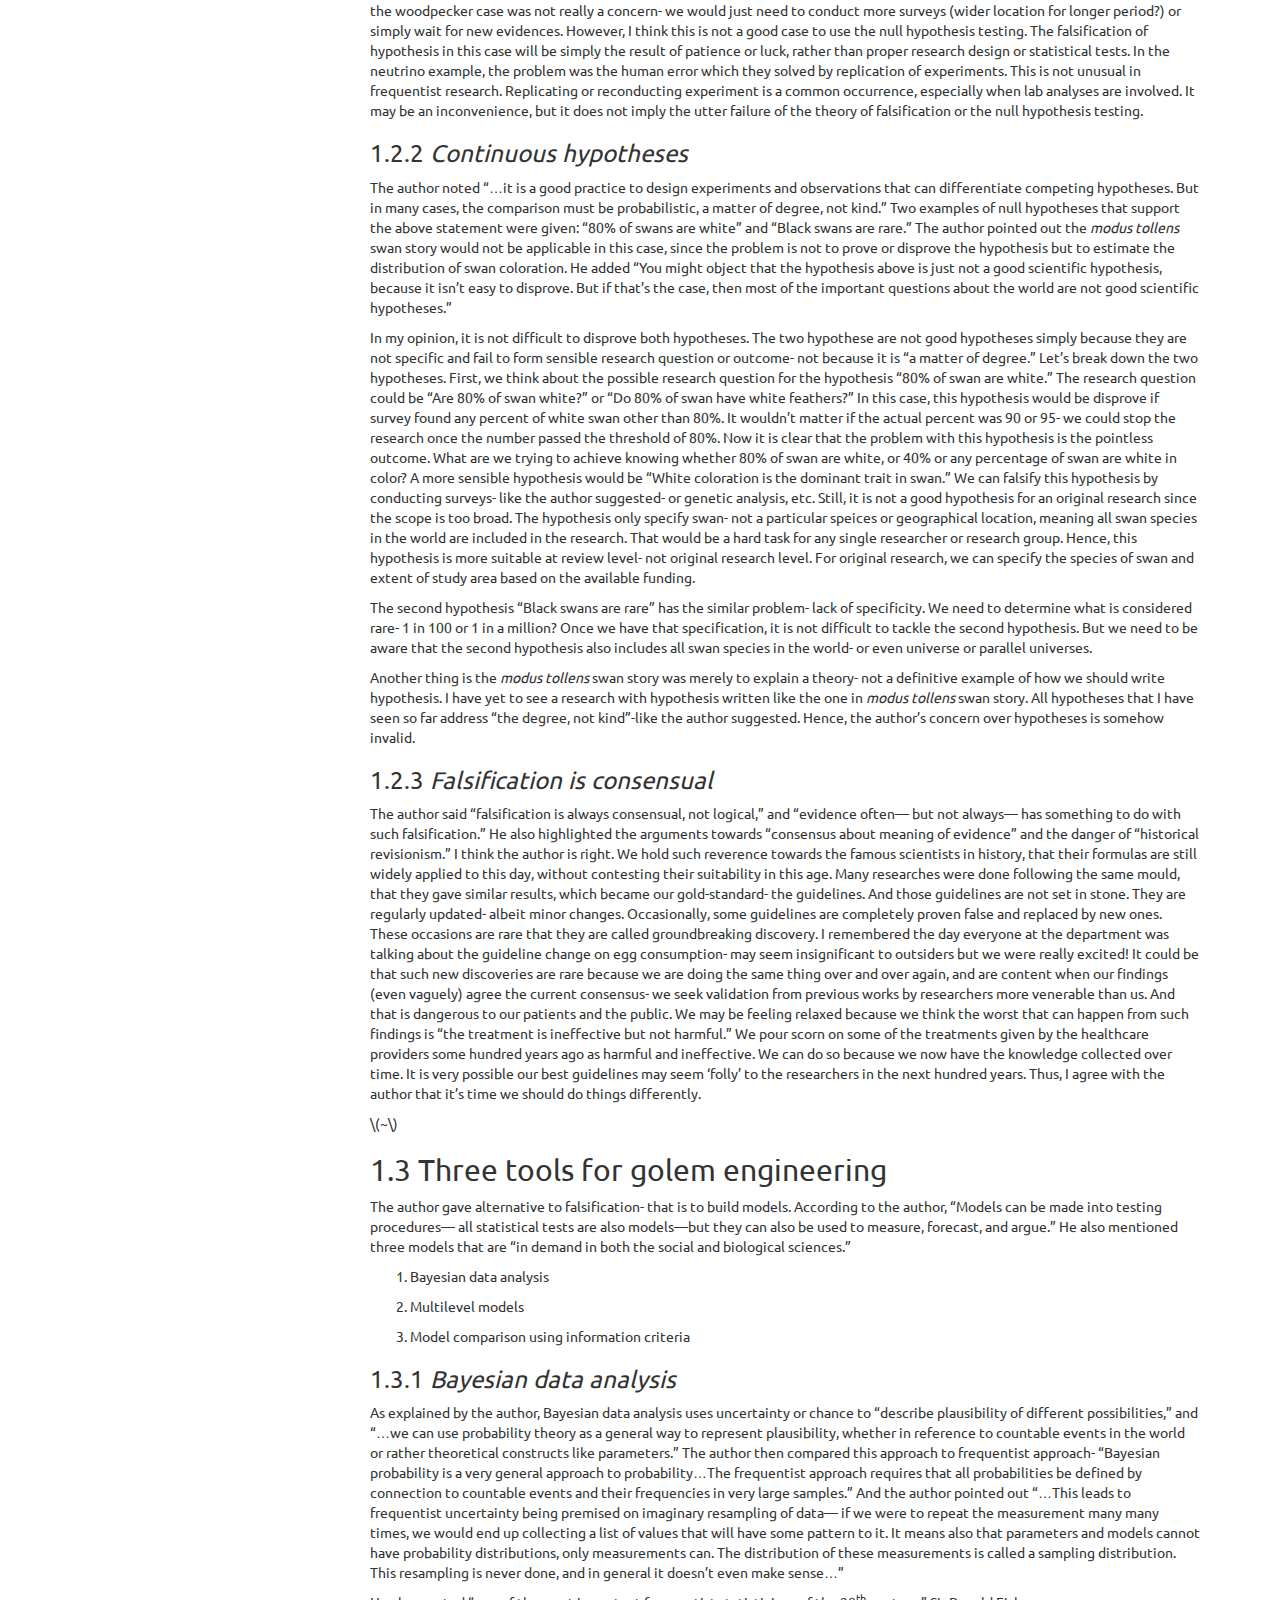
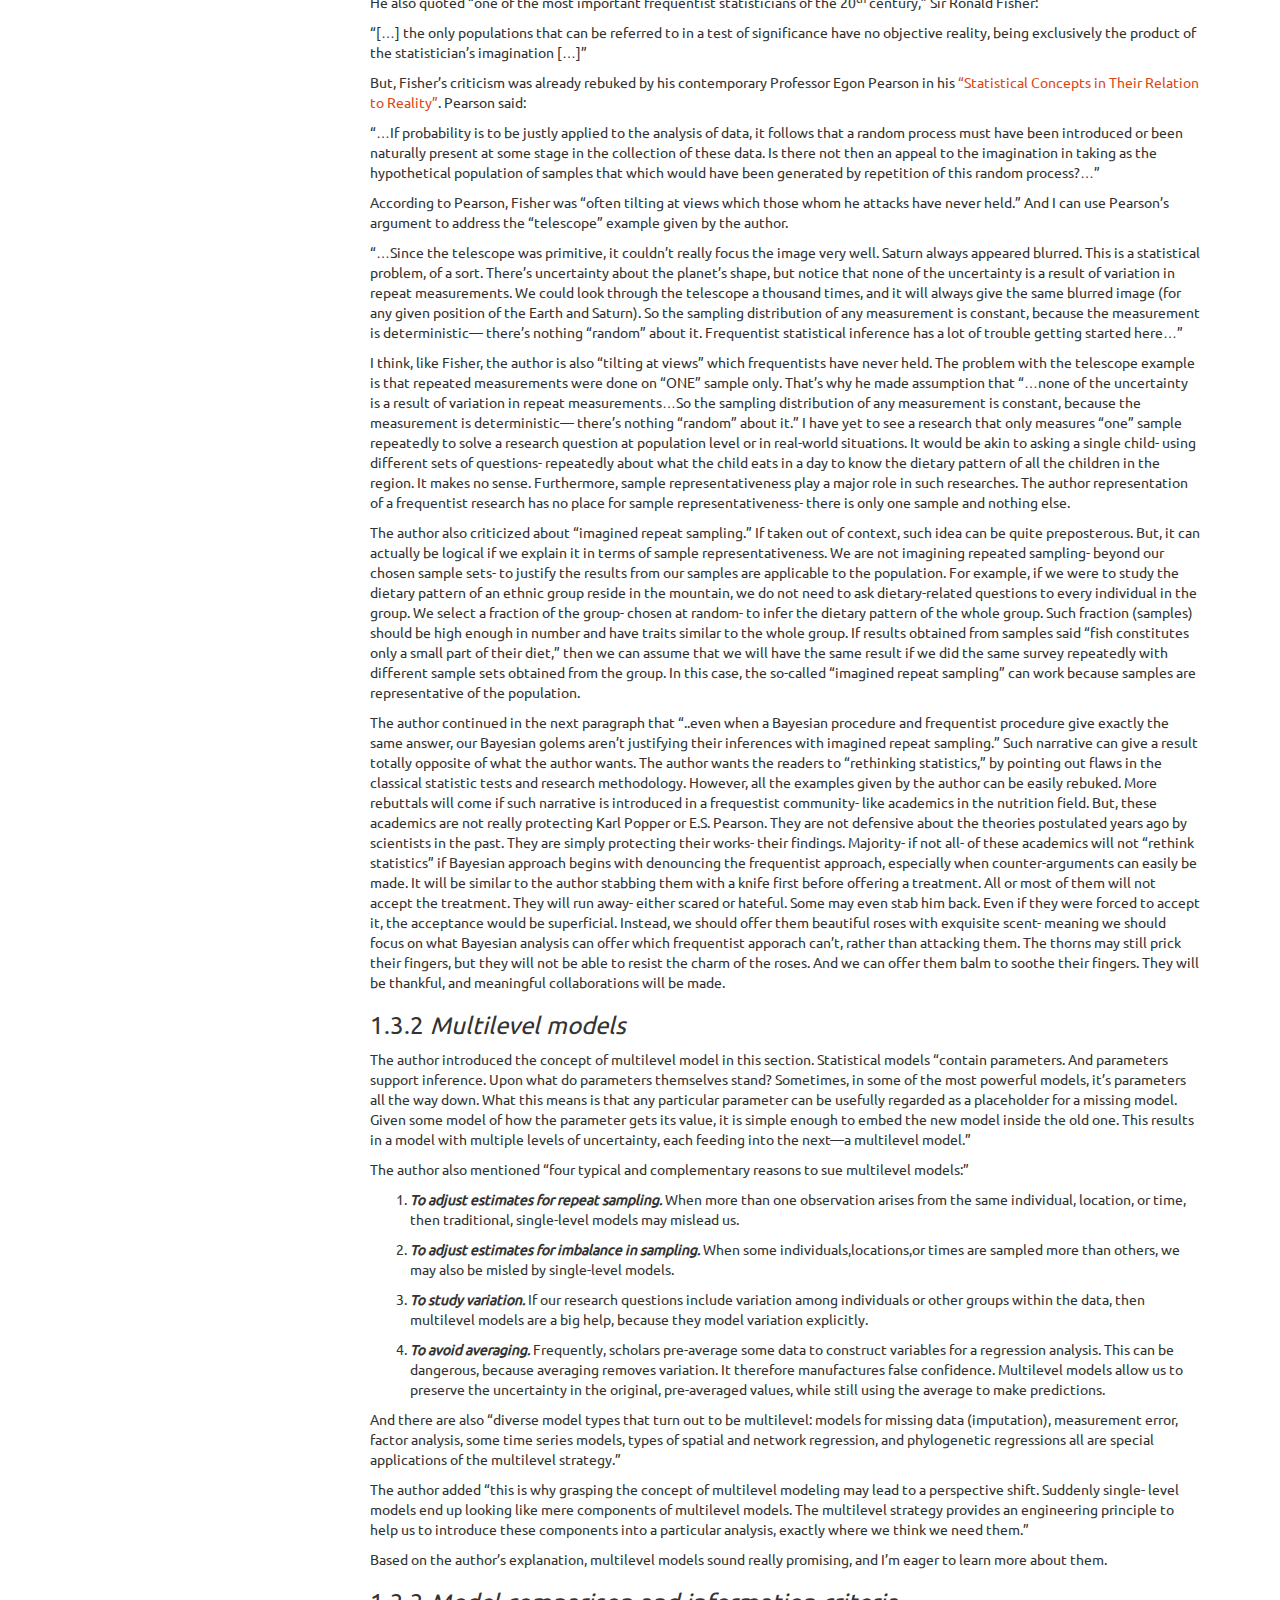
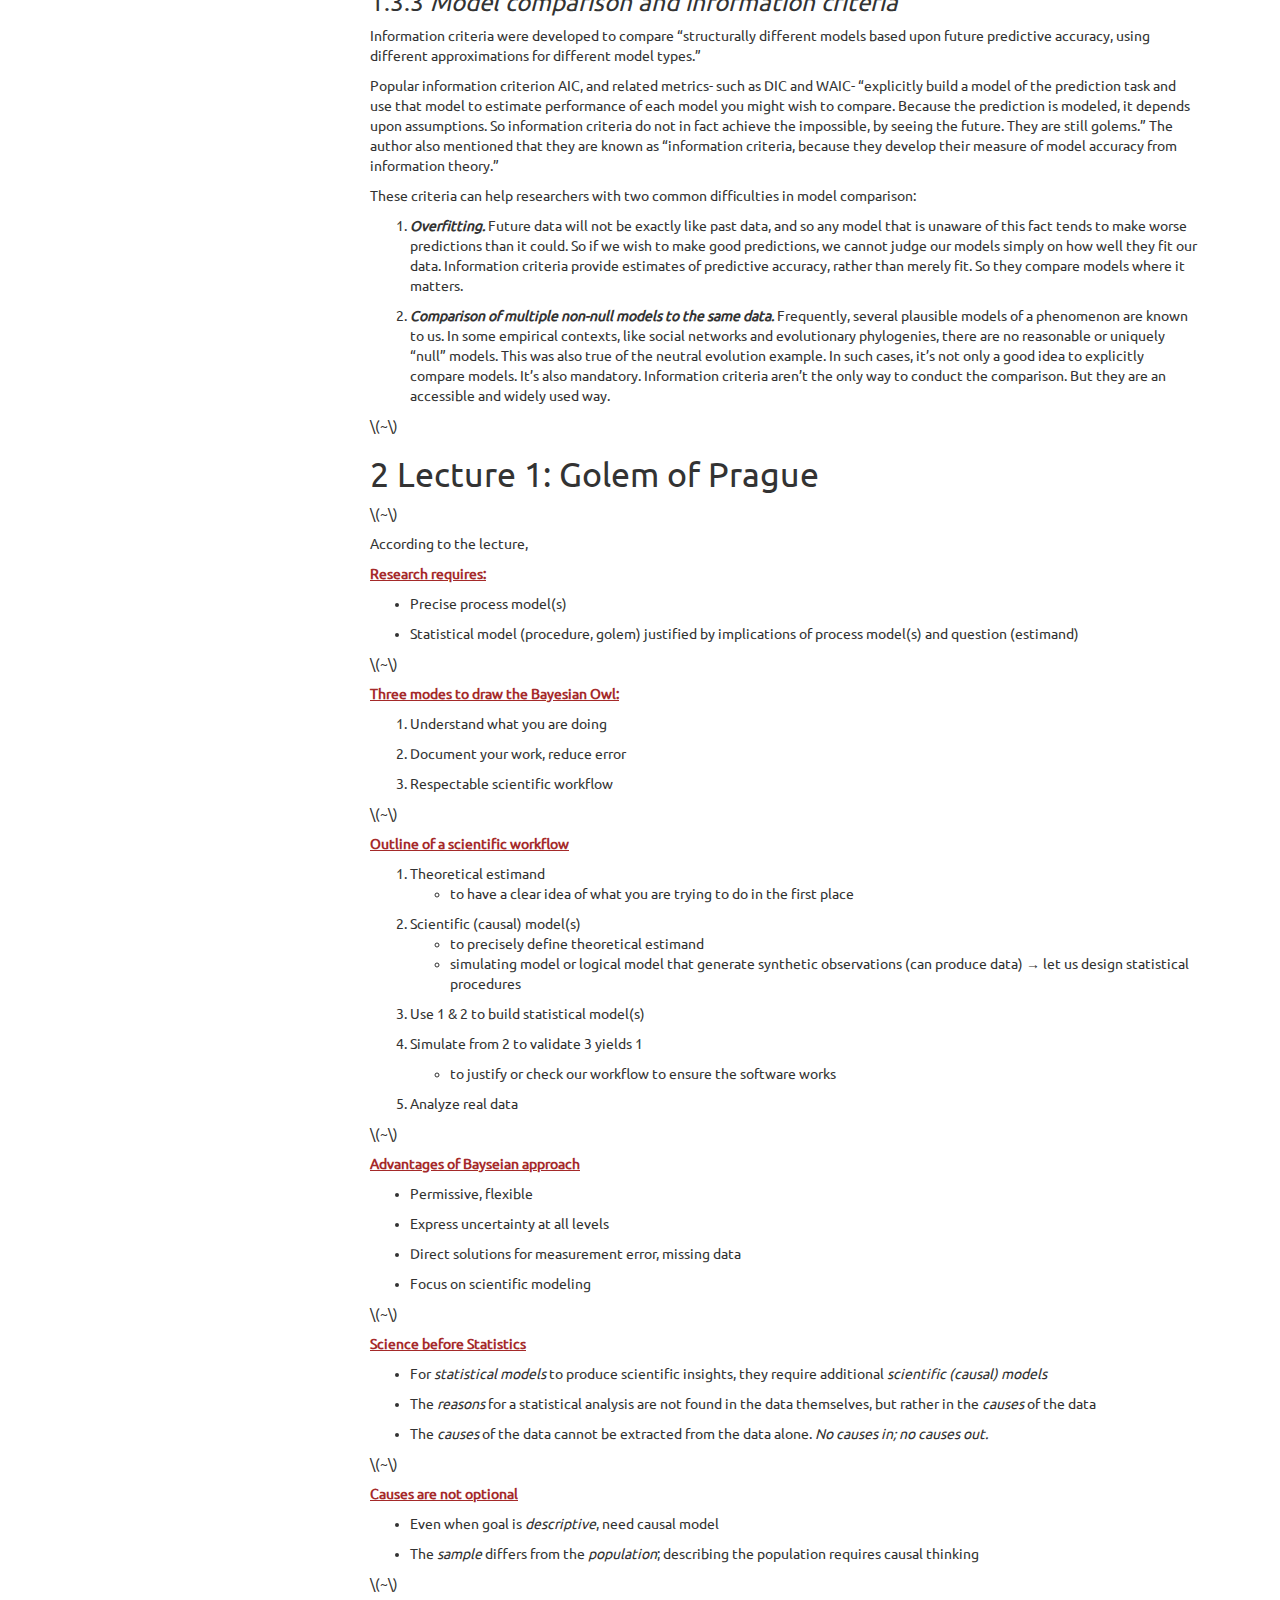
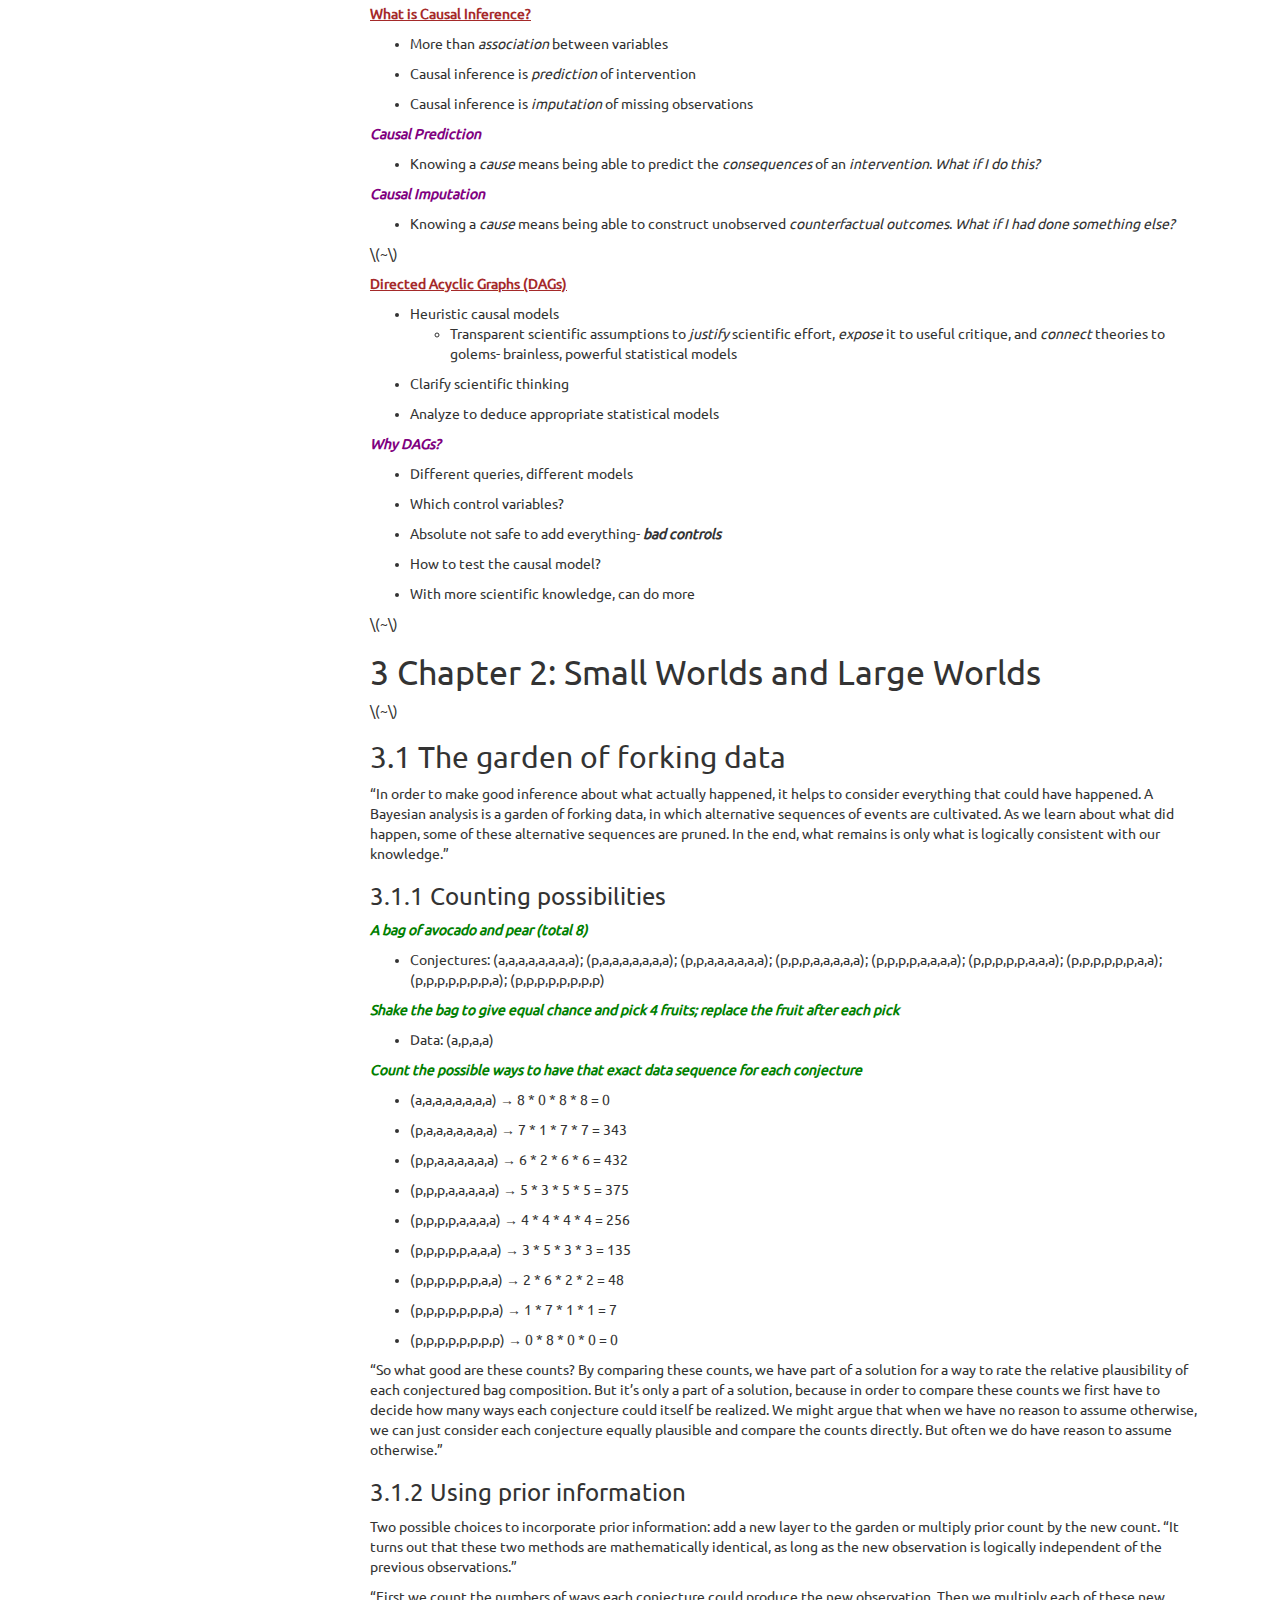
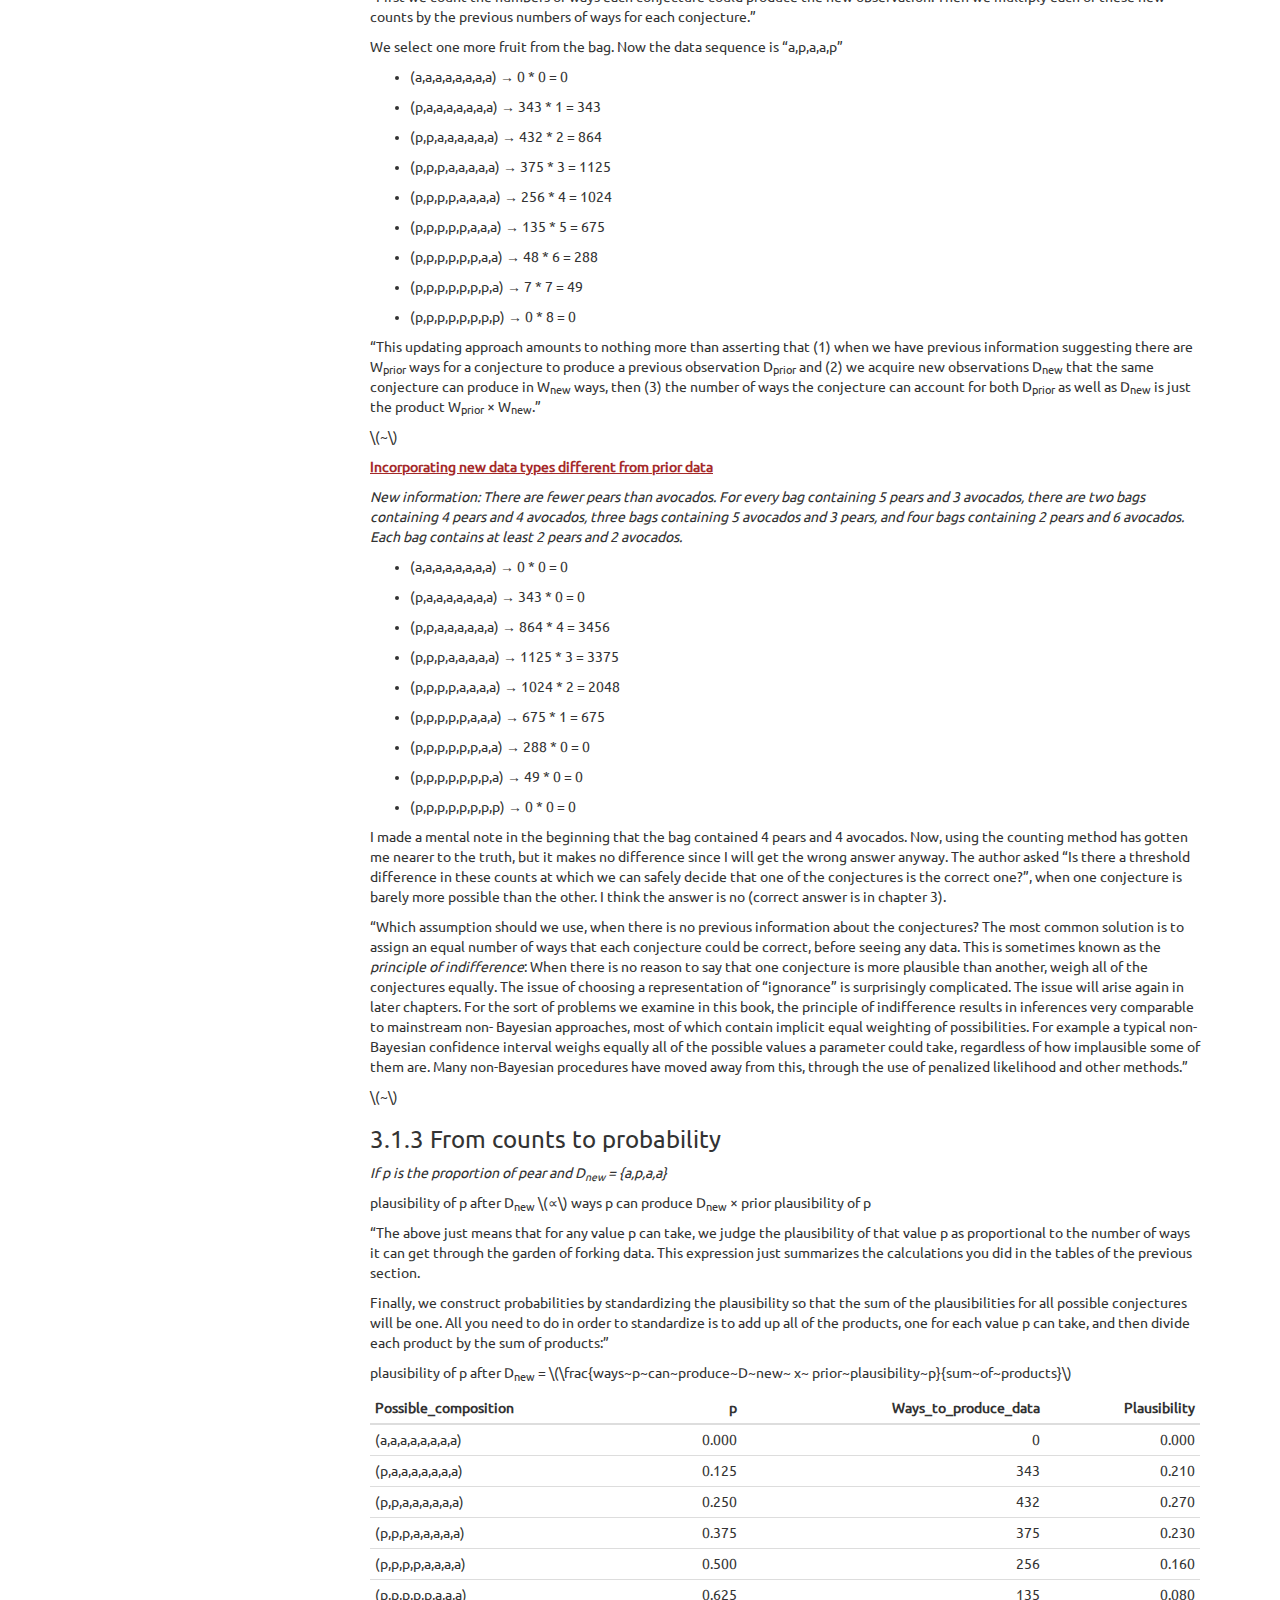
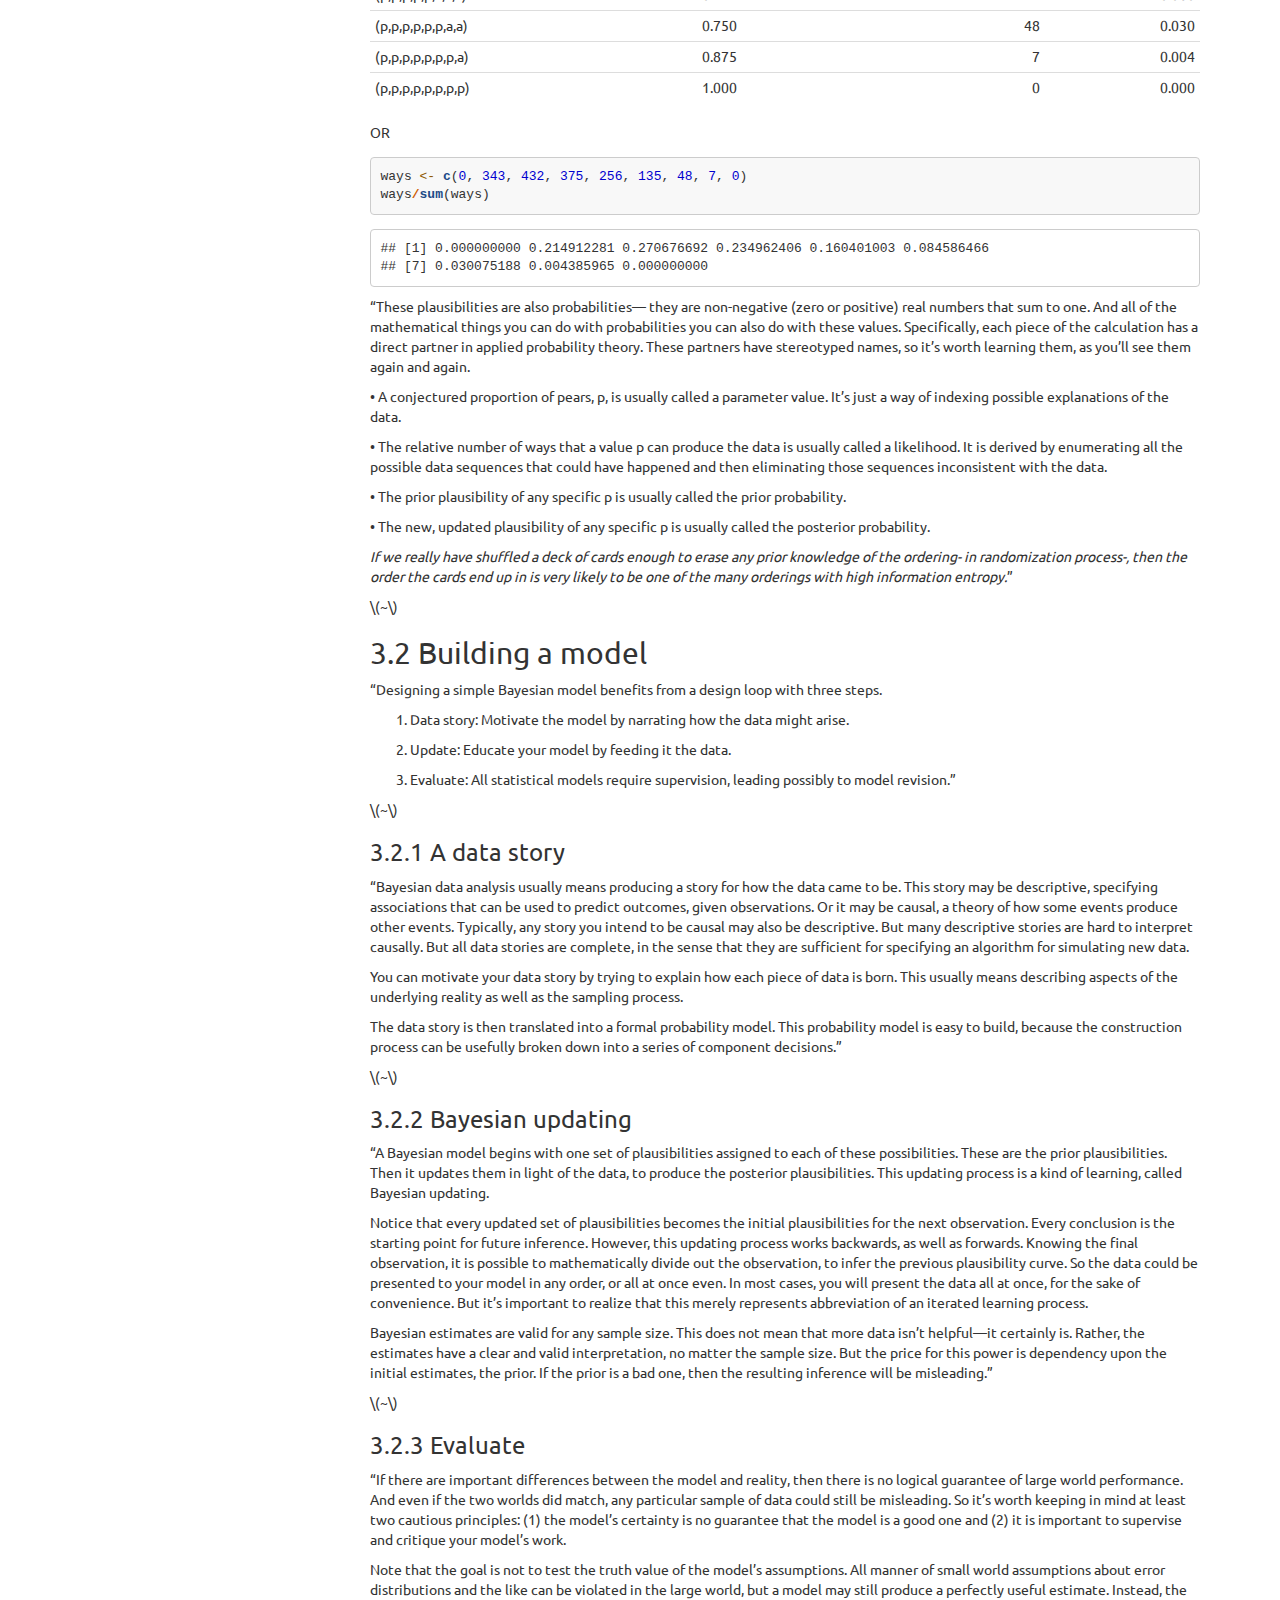
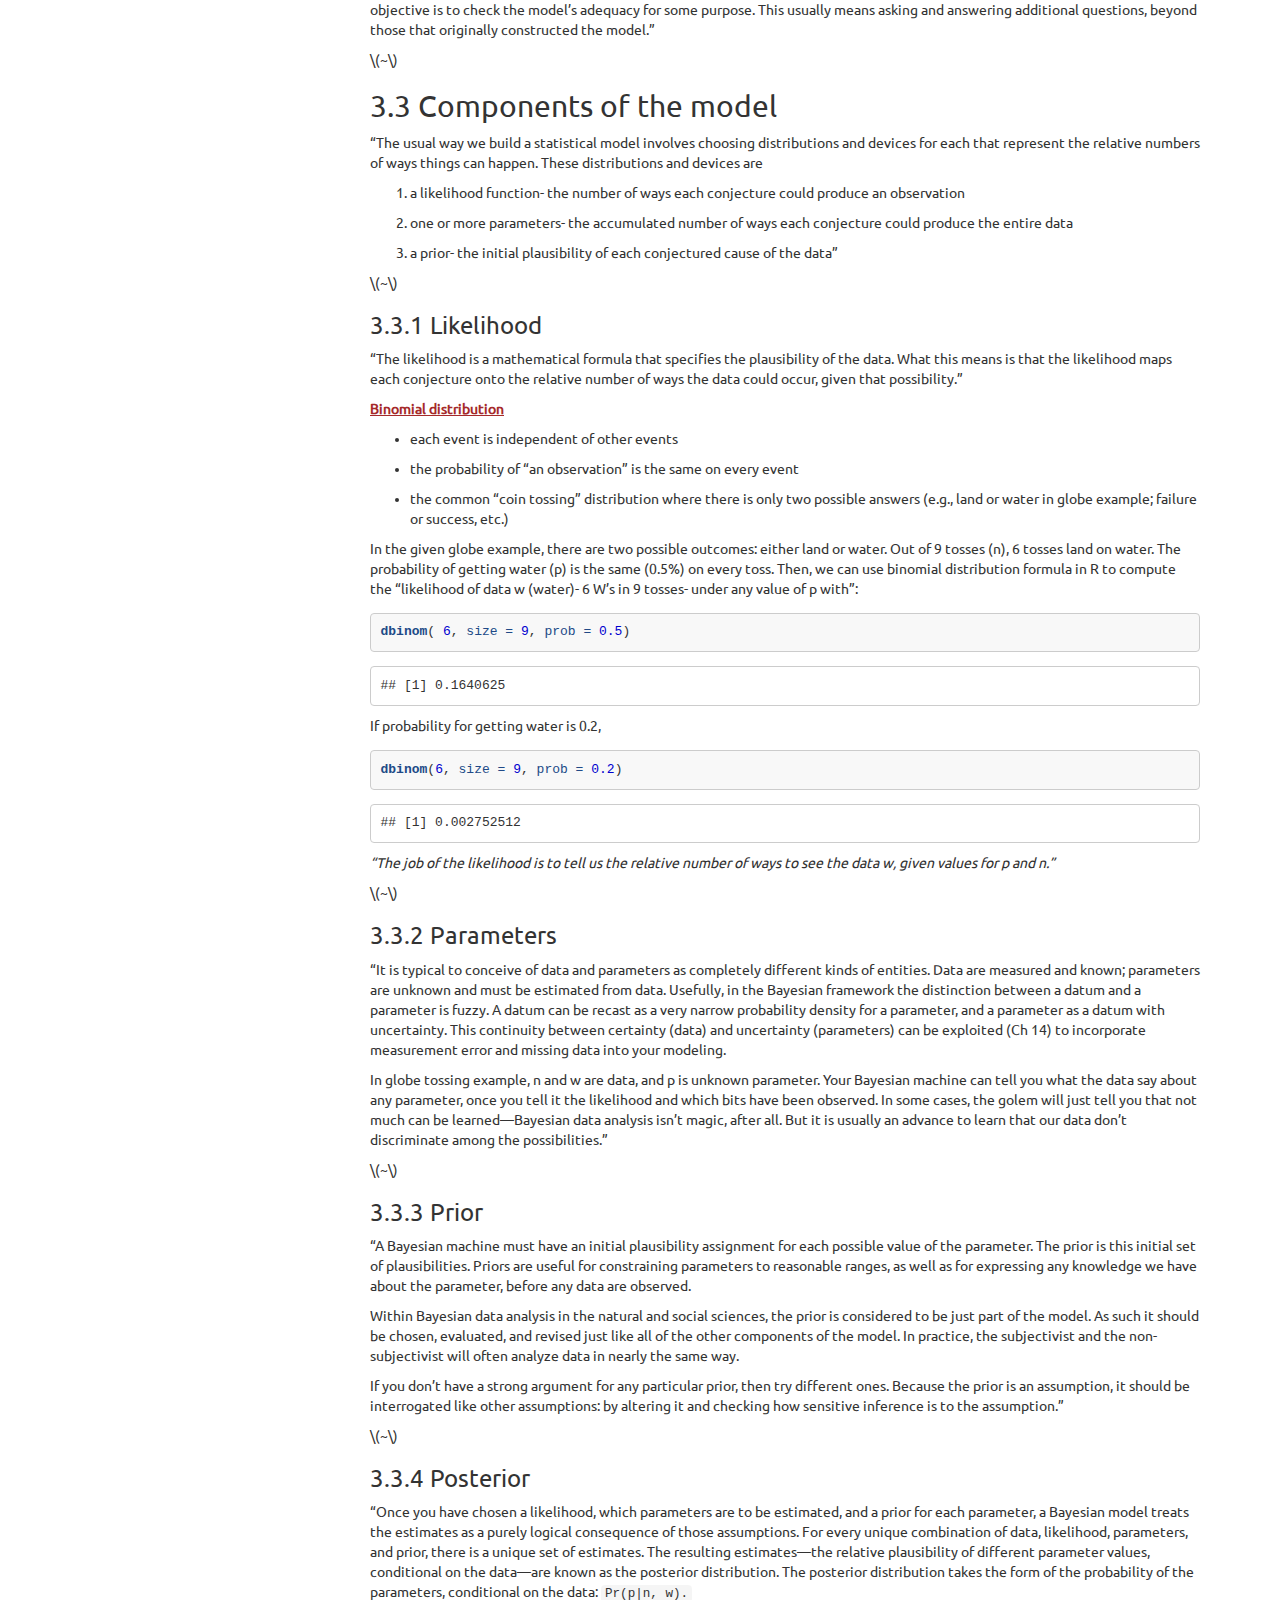
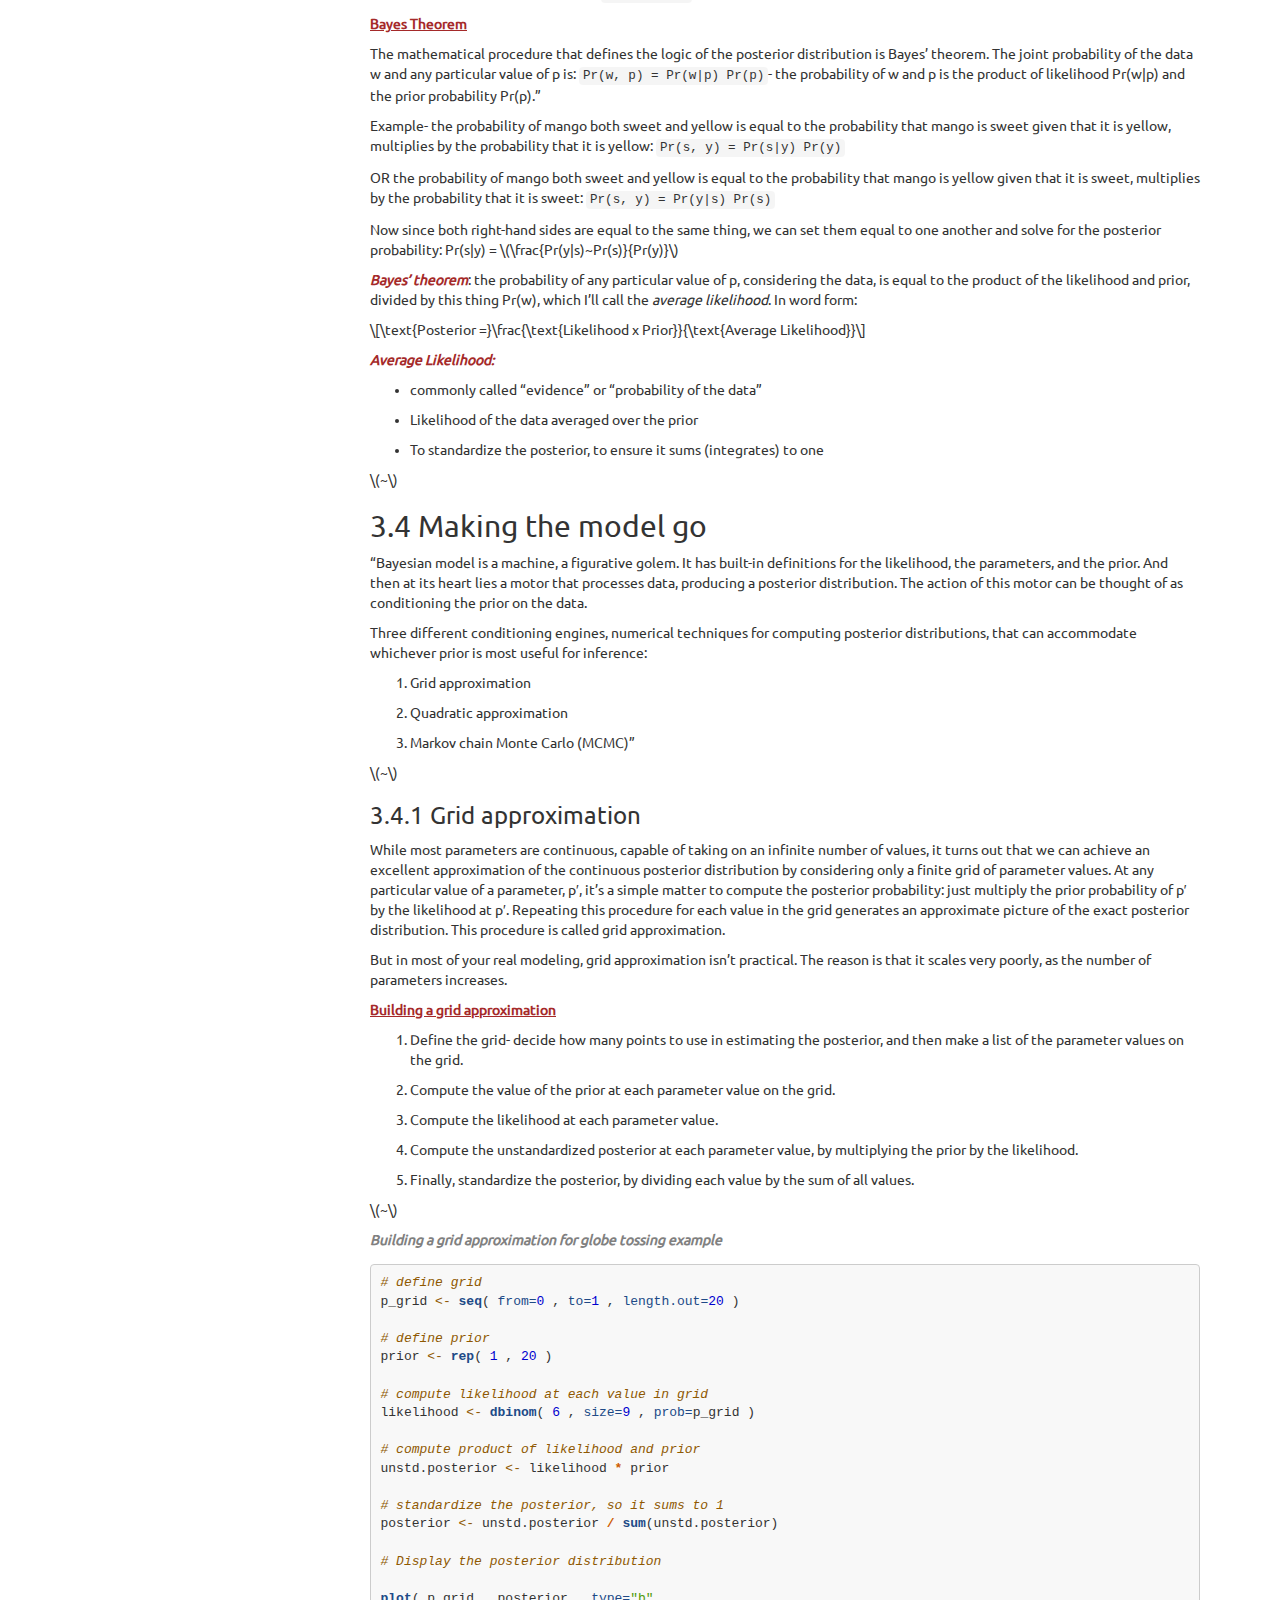
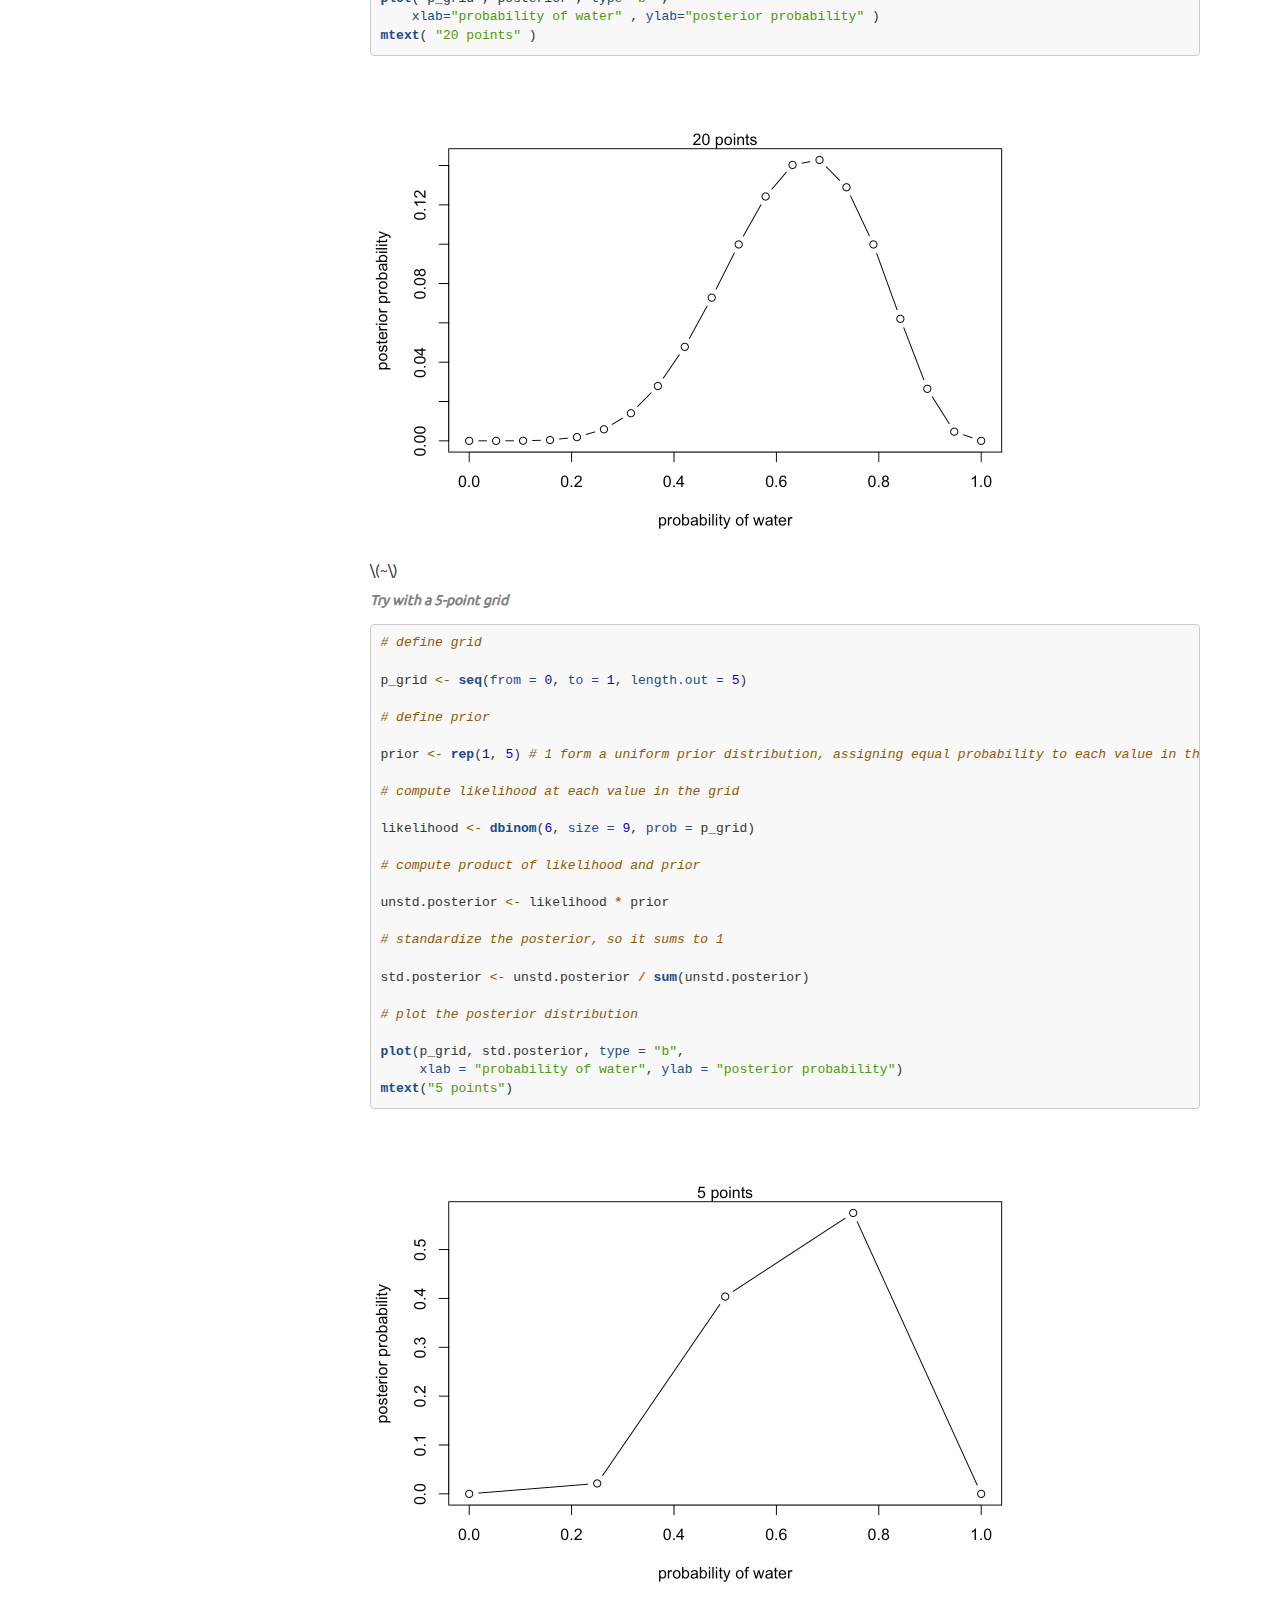
==== commit 863994e1: "update a bit" ====
--- a/Bayesian/Statistical_Rethinking_RM.html
+++ b/Bayesian/Statistical_Rethinking_RM.html
@@ -11,7 +11,7 @@
 
 <meta name="author" content="SM" />
 
-<meta name="date" content="2024-01-12" />
+<meta name="date" content="2024-01-13" />
 
 <title>Statistical_Rethinking_RM</title>
 
@@ -1545,7 +1545,7 @@
 
 <h1 class="title toc-ignore">Statistical_Rethinking_RM</h1>
 <h4 class="author">SM</h4>
-<h4 class="date">2024-01-12</h4>
+<h4 class="date">2024-01-13</h4>
 
 </div>
 
@@ -2171,7 +2171,7 @@
 <span id="cb12-9"><a href="#cb12-9" tabindex="-1"></a><span class="co"># display summary of quadratic approximation</span></span>
 <span id="cb12-10"><a href="#cb12-10" tabindex="-1"></a><span class="fu">precis</span>( globe.qa )</span></code></pre></div>
 <pre><code>##        mean        sd      5.5%     94.5%
-## p 0.6666723 0.1571325 0.4155443 0.9178003</code></pre>
+## p 0.6666666 0.1571338 0.4155365 0.9177968</code></pre>
 <p><em>To use map, you provide a formula, a list of data, and a list of start values for the parameters. The formula defines the likelihood and prior.</em></p>
 <p>The function precis presents a brief summary of the quadratic approximation. In this case, it shows a MAP value of p = 0.67, which it calls the “Mean.” The curvature is labeled “Std- Dev” This stands for standard deviation. This value is the standard deviation of the posterior distribution, while the mean value is its peak. Finally, the last two values in the precis output show the 89% percentile interval. You can read this kind of approximation like: Assuming the posterior is Gaussian, it is maximized at 0.67, and its standard deviation is 0.16.</p>
 <p>Since we already know the posterior, let’s compare to see how good the approximation is. I’ll use the analytical approach here, which uses dbeta.</p>
@@ -2179,10 +2179,11 @@
 <span id="cb14-2"><a href="#cb14-2" tabindex="-1"></a>w <span class="ot">&lt;-</span> <span class="dv">6</span></span>
 <span id="cb14-3"><a href="#cb14-3" tabindex="-1"></a>n <span class="ot">&lt;-</span> <span class="dv">9</span></span>
 <span id="cb14-4"><a href="#cb14-4" tabindex="-1"></a><span class="fu">curve</span>( <span class="fu">dbeta</span>( x , w<span class="sc">+</span><span class="dv">1</span> , n<span class="sc">-</span>w<span class="sc">+</span><span class="dv">1</span> ) , <span class="at">from=</span><span class="dv">0</span> , <span class="at">to=</span><span class="dv">1</span> ) </span>
-<span id="cb14-5"><a href="#cb14-5" tabindex="-1"></a><span class="co"># Use Laplace&#39;s rule of succession- add one to both w and n-w to avoid assigning zero probability, ensure at least there&#39;s one w and one n-w, even if none have been observed yet</span></span>
-<span id="cb14-6"><a href="#cb14-6" tabindex="-1"></a></span>
-<span id="cb14-7"><a href="#cb14-7" tabindex="-1"></a><span class="co"># quadratic approximation</span></span>
-<span id="cb14-8"><a href="#cb14-8" tabindex="-1"></a><span class="fu">curve</span>( <span class="fu">dnorm</span>( x , <span class="fl">0.67</span> , <span class="fl">0.16</span> ) , <span class="at">lty=</span><span class="dv">2</span> , <span class="at">add=</span><span class="cn">TRUE</span> )</span></code></pre></div>
+<span id="cb14-5"><a href="#cb14-5" tabindex="-1"></a><span class="co"># Use Laplace&#39;s rule of succession- add one to both w and n-w to avoid assigning zero probability, </span></span>
+<span id="cb14-6"><a href="#cb14-6" tabindex="-1"></a><span class="co"># ensure at least there&#39;s one w and one n-w, even if none have been observed yet</span></span>
+<span id="cb14-7"><a href="#cb14-7" tabindex="-1"></a></span>
+<span id="cb14-8"><a href="#cb14-8" tabindex="-1"></a><span class="co"># quadratic approximation</span></span>
+<span id="cb14-9"><a href="#cb14-9" tabindex="-1"></a><span class="fu">curve</span>( <span class="fu">dnorm</span>( x , <span class="fl">0.67</span> , <span class="fl">0.16</span> ) , <span class="at">lty=</span><span class="dv">2</span> , <span class="at">add=</span><span class="cn">TRUE</span> )</span></code></pre></div>
 <p><img src="[data-uri]" width="672" /></p>
 <p><span style="color:gray"><strong><em>Double the sample size</em></strong></span></p>
 <div class="sourceCode" id="cb15"><pre class="sourceCode r"><code class="sourceCode r"><span id="cb15-1"><a href="#cb15-1" tabindex="-1"></a><span class="fu">library</span>(rethinking)</span>
@@ -2196,7 +2197,7 @@
 <span id="cb15-9"><a href="#cb15-9" tabindex="-1"></a><span class="co"># display summary of quadratic approximation</span></span>
 <span id="cb15-10"><a href="#cb15-10" tabindex="-1"></a><span class="fu">precis</span>( globe.qa1 )</span></code></pre></div>
 <pre><code>##        mean        sd      5.5%     94.5%
-## p 0.6666662 0.1111104 0.4890903 0.8442421</code></pre>
+## p 0.6666663 0.1111104 0.4890904 0.8442423</code></pre>
 <div class="sourceCode" id="cb17"><pre class="sourceCode r"><code class="sourceCode r"><span id="cb17-1"><a href="#cb17-1" tabindex="-1"></a><span class="co"># analytical calculation</span></span>
 <span id="cb17-2"><a href="#cb17-2" tabindex="-1"></a>w <span class="ot">&lt;-</span> <span class="dv">12</span></span>
 <span id="cb17-3"><a href="#cb17-3" tabindex="-1"></a>n <span class="ot">&lt;-</span> <span class="dv">18</span></span>
@@ -2217,15 +2218,15 @@
 <span id="cb18-9"><a href="#cb18-9" tabindex="-1"></a><span class="co"># display summary of quadratic approximation</span></span>
 <span id="cb18-10"><a href="#cb18-10" tabindex="-1"></a><span class="fu">precis</span>( globe.qa2 )</span></code></pre></div>
 <pre><code>##        mean         sd      5.5%     94.5%
-## p 0.6666667 0.07856688 0.5411017 0.7922318</code></pre>
+## p 0.6666671 0.07856684 0.5411021 0.7922321</code></pre>
 <div class="sourceCode" id="cb20"><pre class="sourceCode r"><code class="sourceCode r"><span id="cb20-1"><a href="#cb20-1" tabindex="-1"></a><span class="co"># analytical calculation</span></span>
 <span id="cb20-2"><a href="#cb20-2" tabindex="-1"></a>w <span class="ot">&lt;-</span> <span class="dv">24</span></span>
 <span id="cb20-3"><a href="#cb20-3" tabindex="-1"></a>n <span class="ot">&lt;-</span> <span class="dv">36</span></span>
 <span id="cb20-4"><a href="#cb20-4" tabindex="-1"></a><span class="fu">curve</span>( <span class="fu">dbeta</span>( x , w<span class="sc">+</span><span class="dv">1</span> , n<span class="sc">-</span>w<span class="sc">+</span><span class="dv">1</span> ) , <span class="at">from=</span><span class="dv">0</span> , <span class="at">to=</span><span class="dv">1</span> )</span>
 <span id="cb20-5"><a href="#cb20-5" tabindex="-1"></a></span>
 <span id="cb20-6"><a href="#cb20-6" tabindex="-1"></a><span class="co"># quadratic approximation</span></span>
-<span id="cb20-7"><a href="#cb20-7" tabindex="-1"></a><span class="fu">curve</span>( <span class="fu">dnorm</span>( x , <span class="fl">0.67</span> , <span class="fl">0.08</span> ) , <span class="at">lty=</span><span class="dv">2</span> , <span class="at">add=</span><span class="cn">TRUE</span> )</span></code></pre></div>
-<p><img src="[data-uri]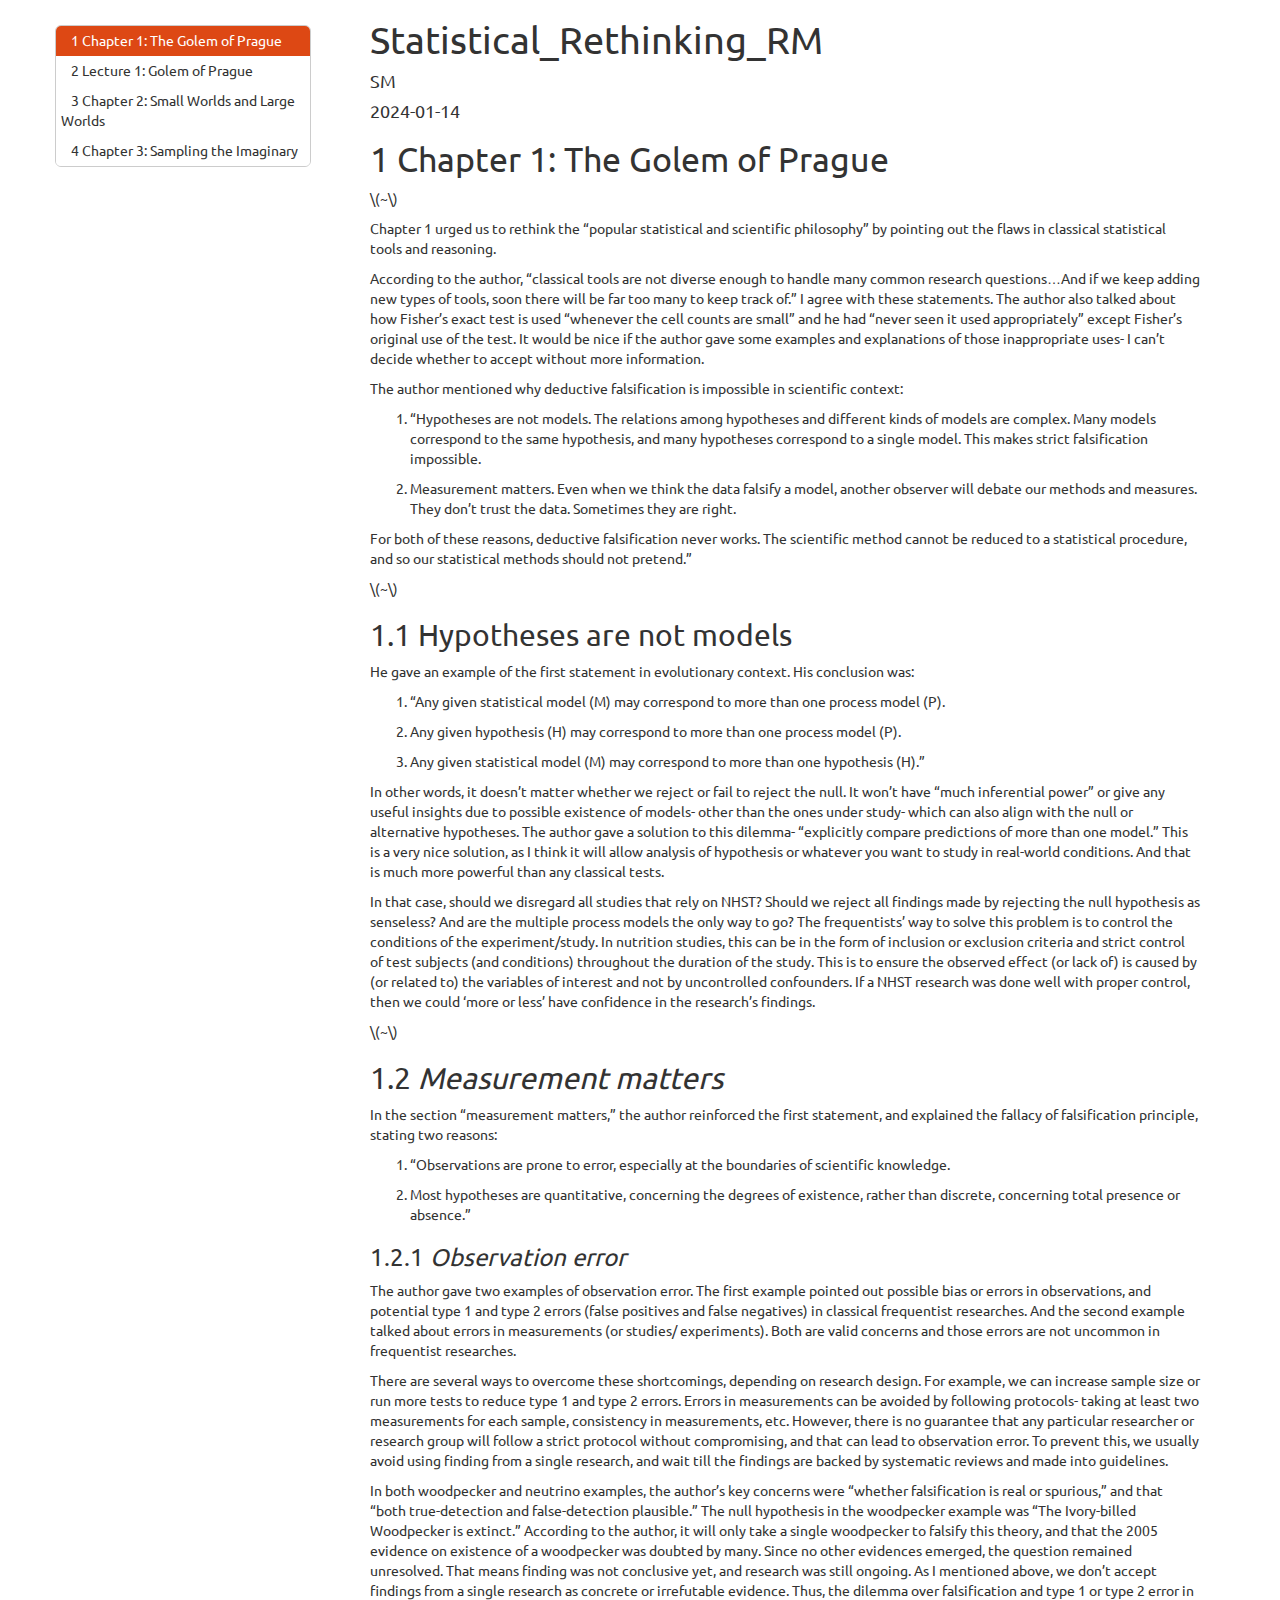
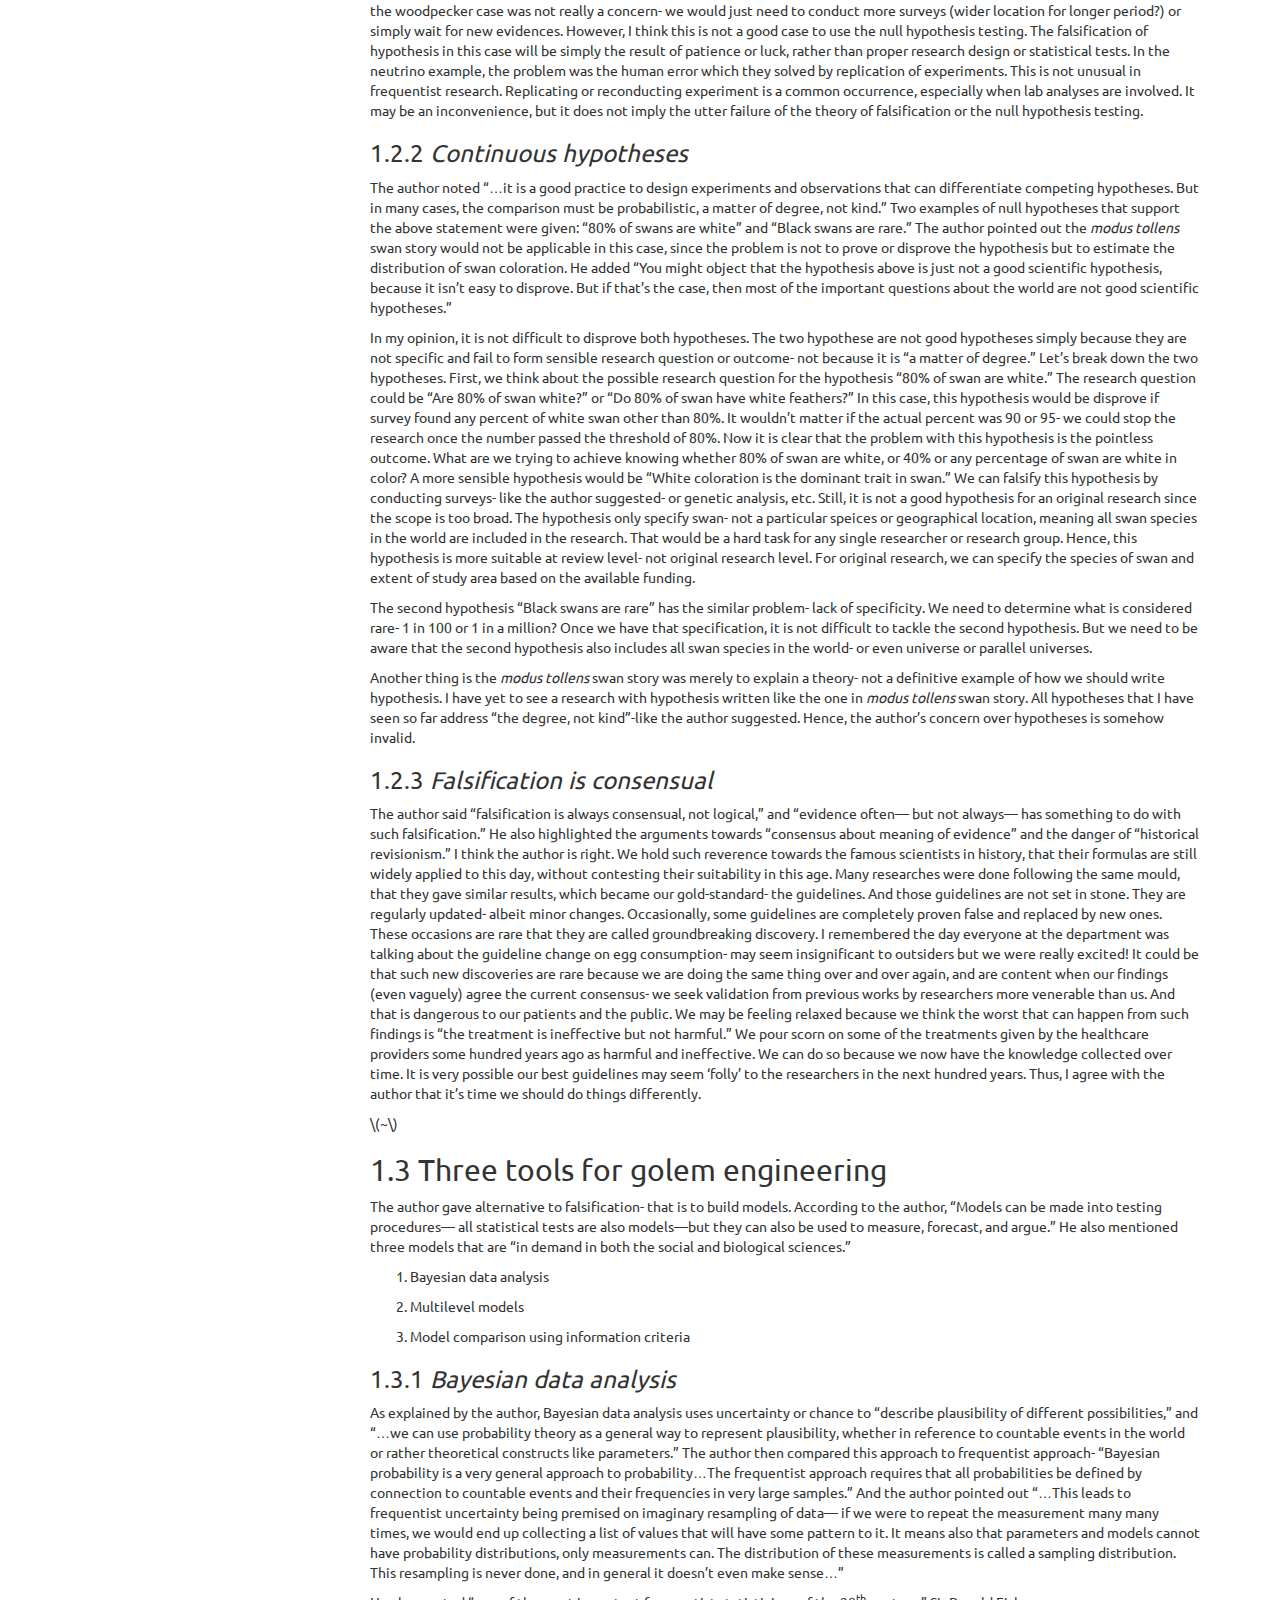
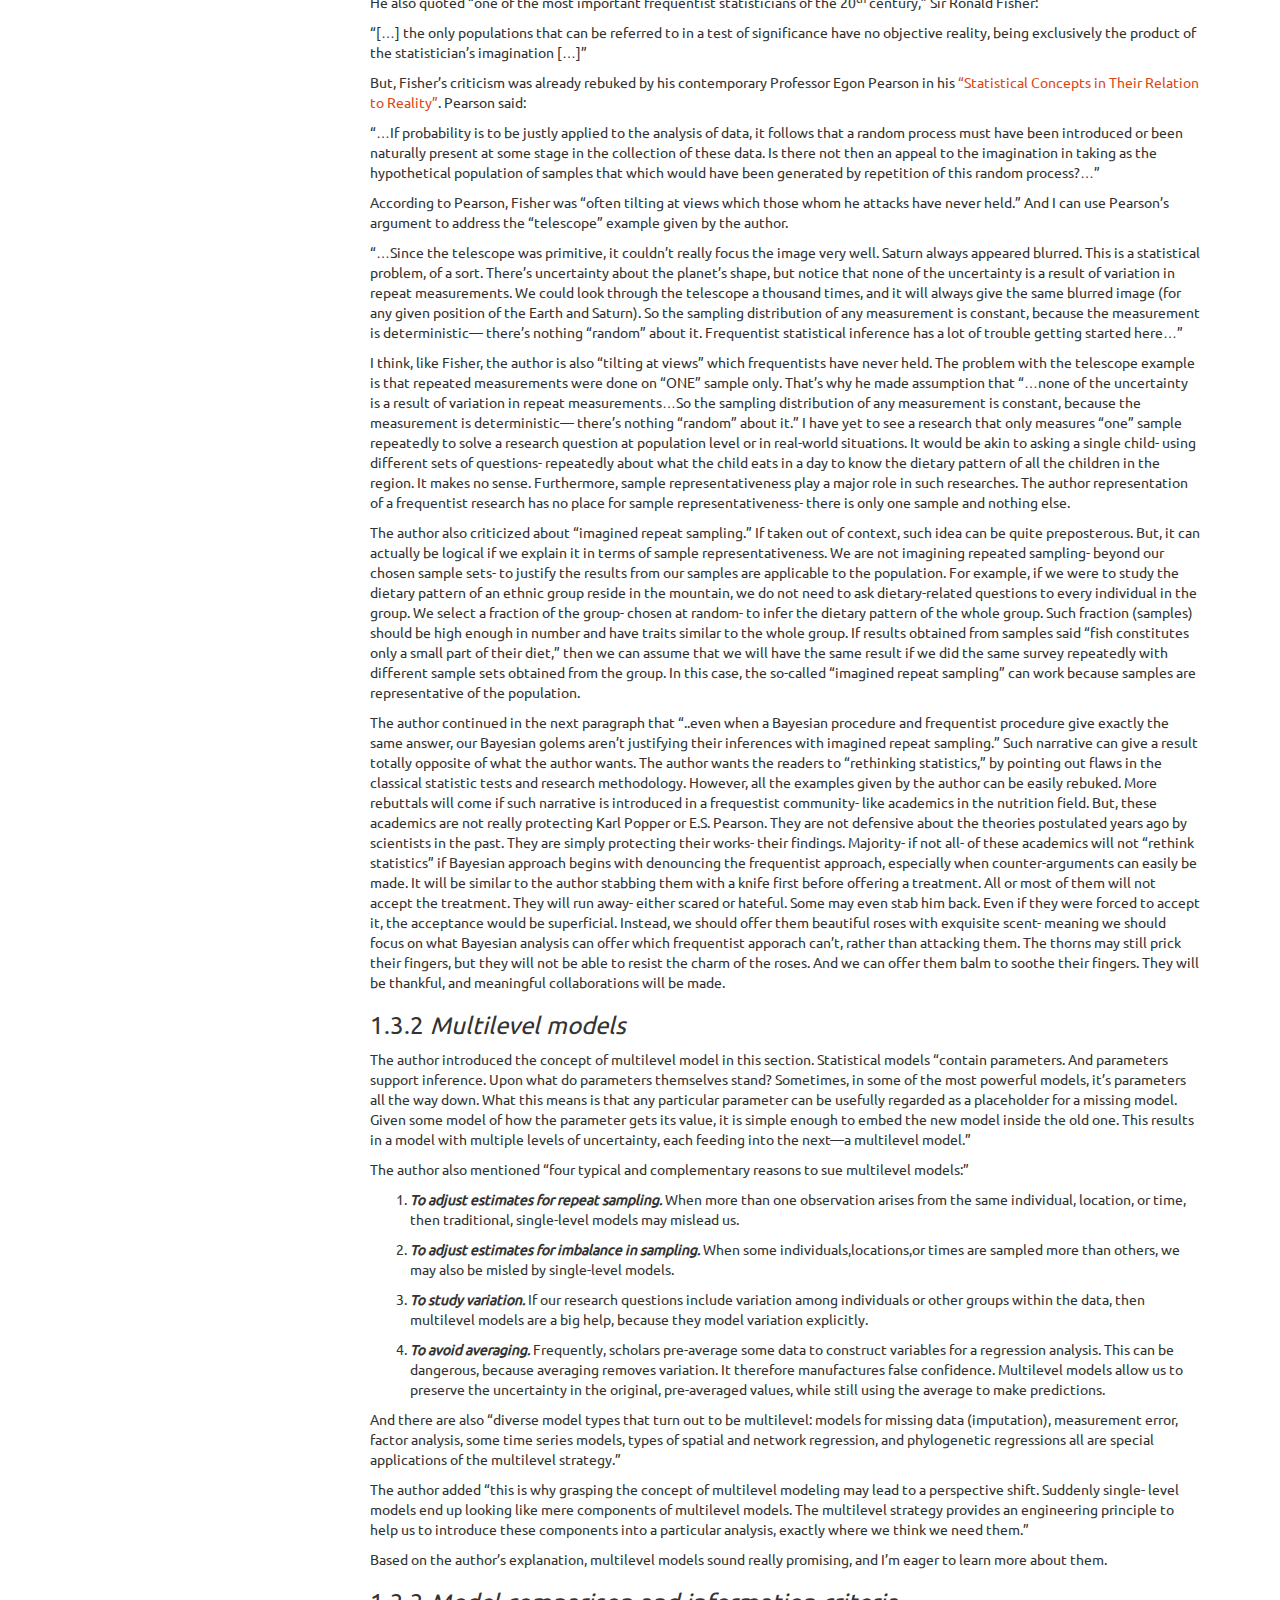
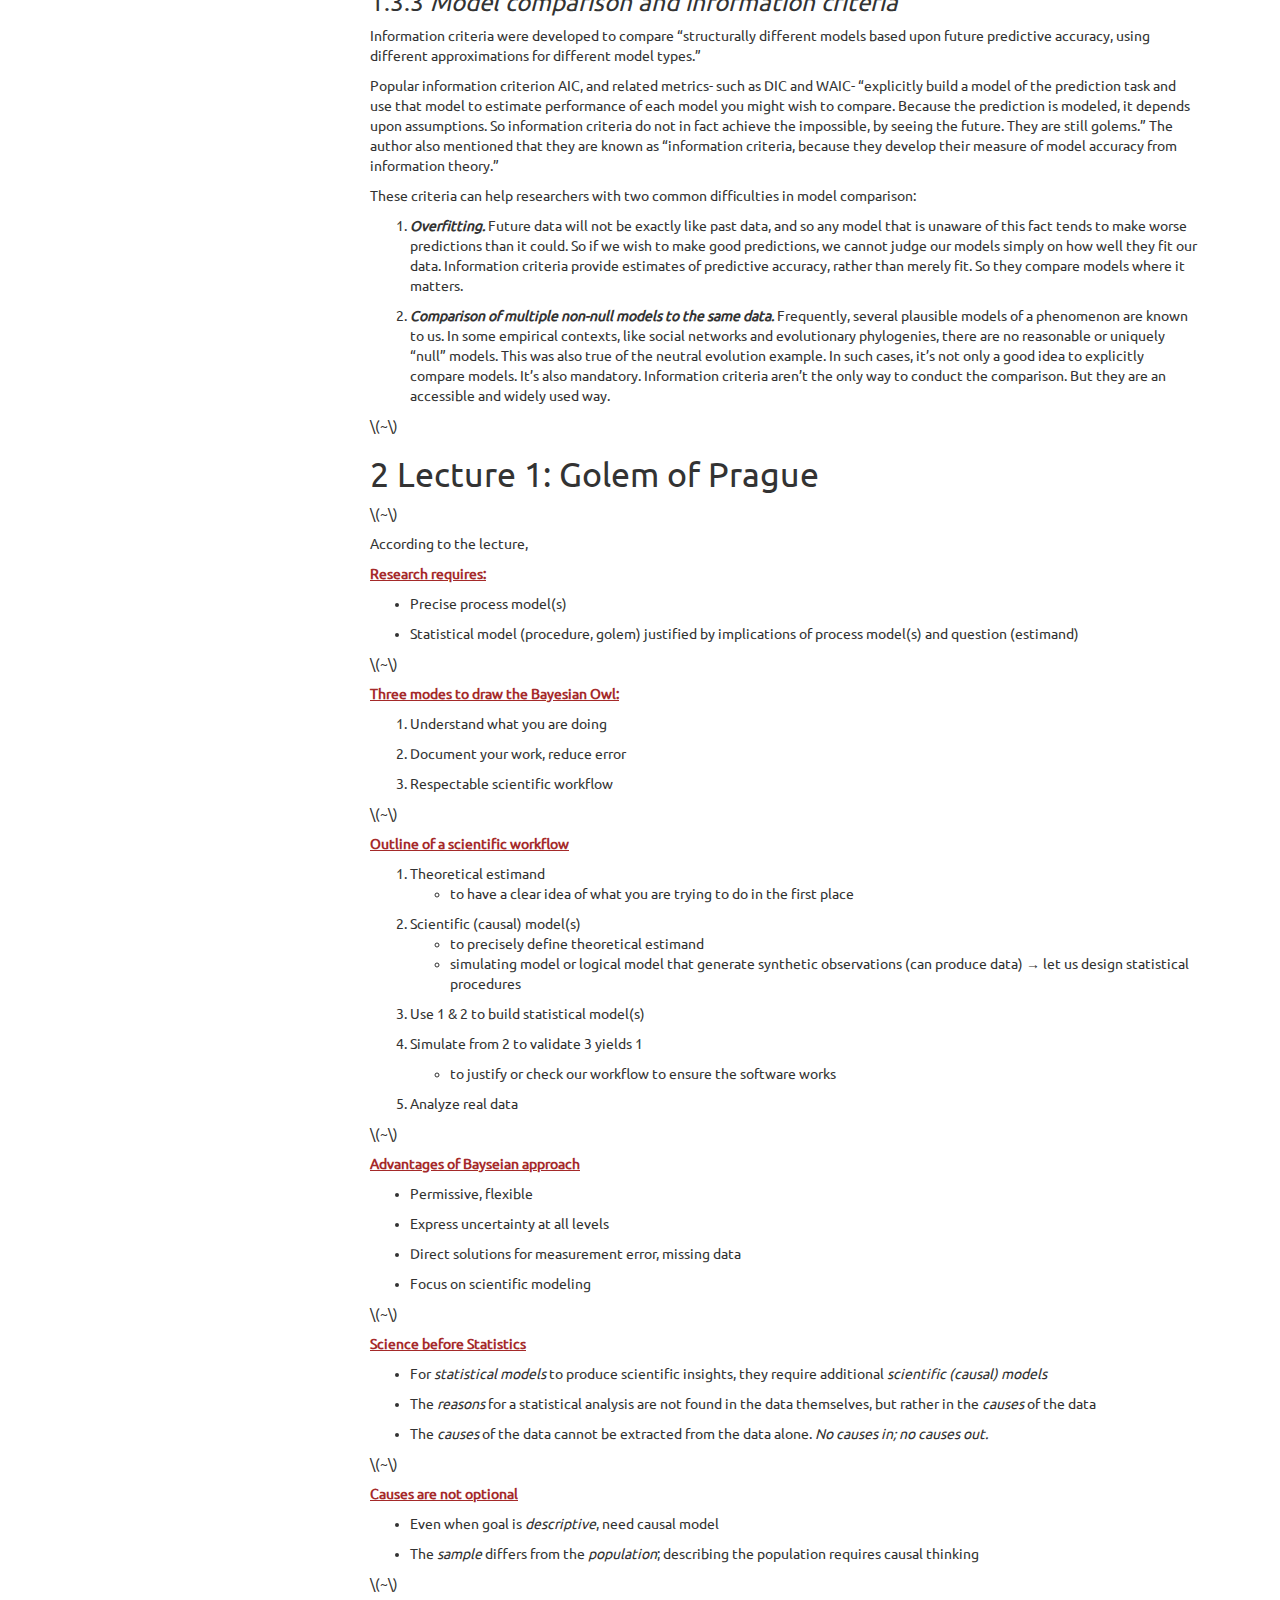
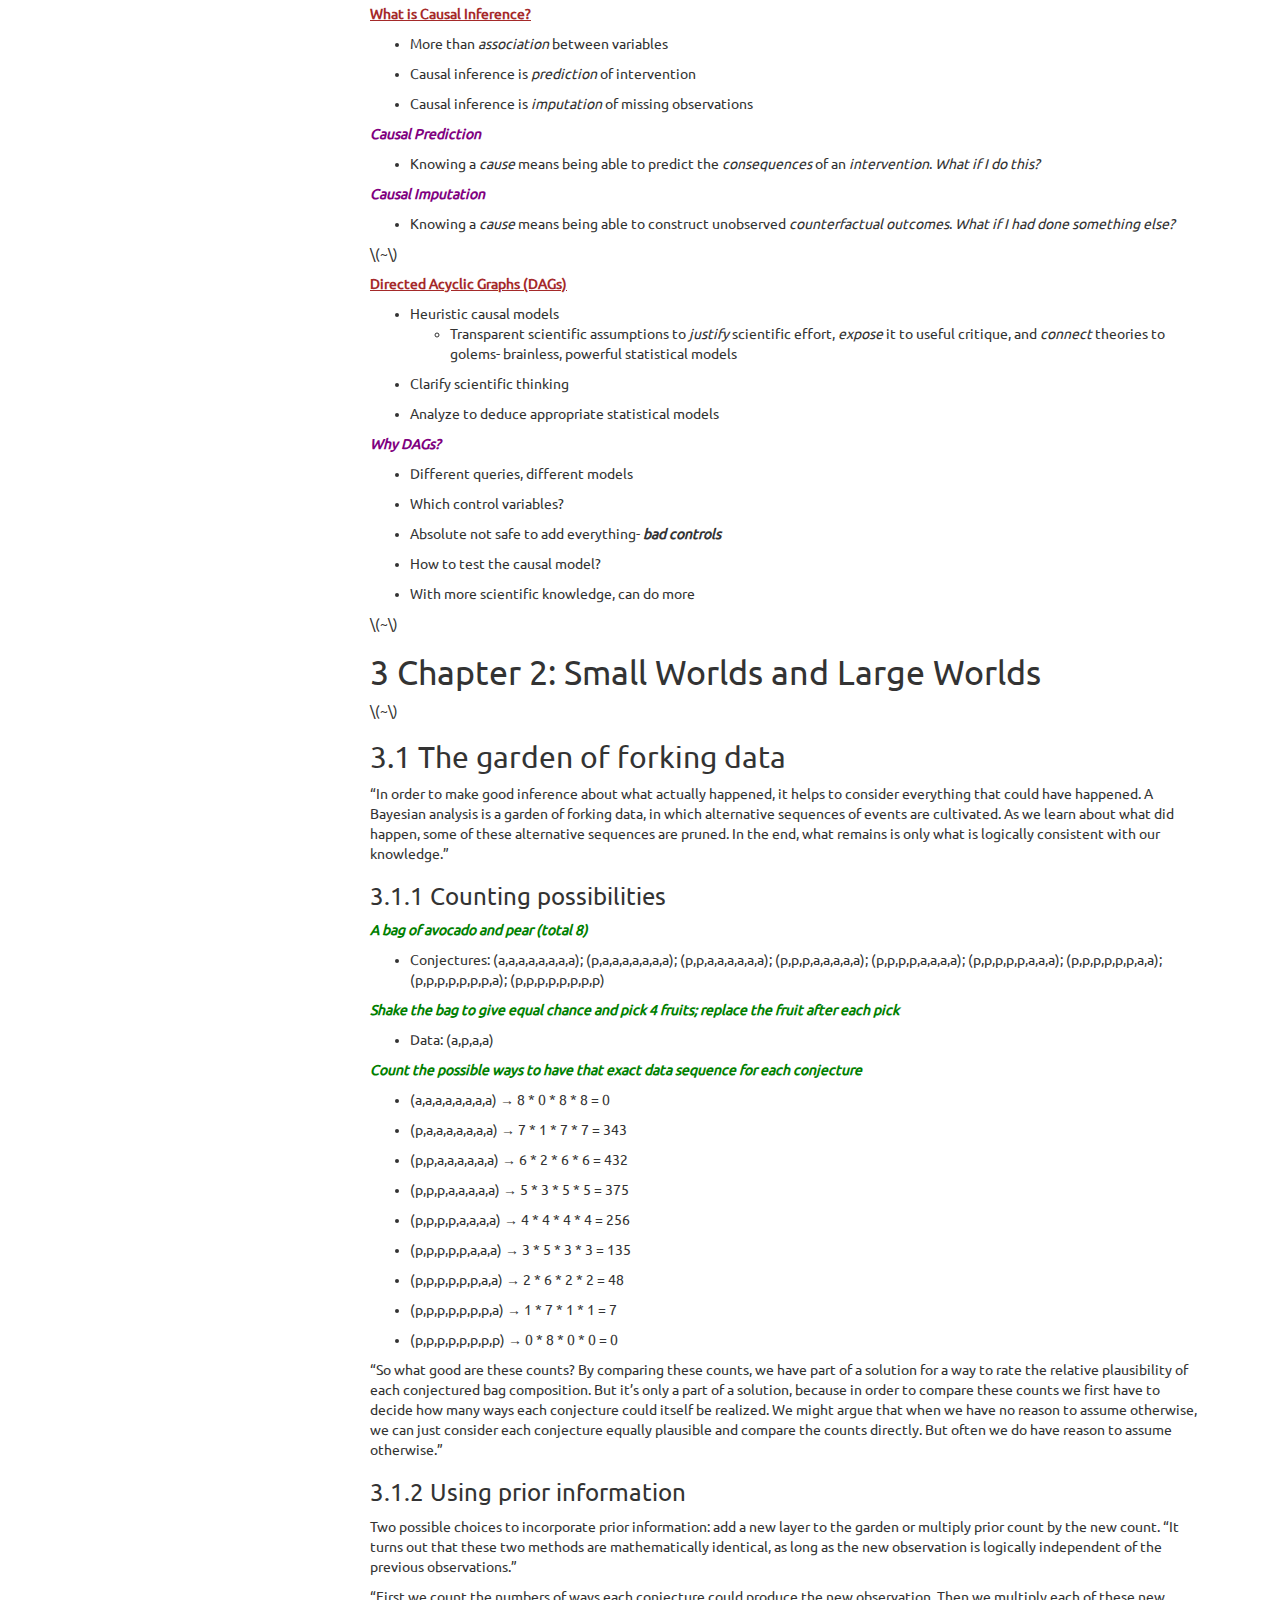
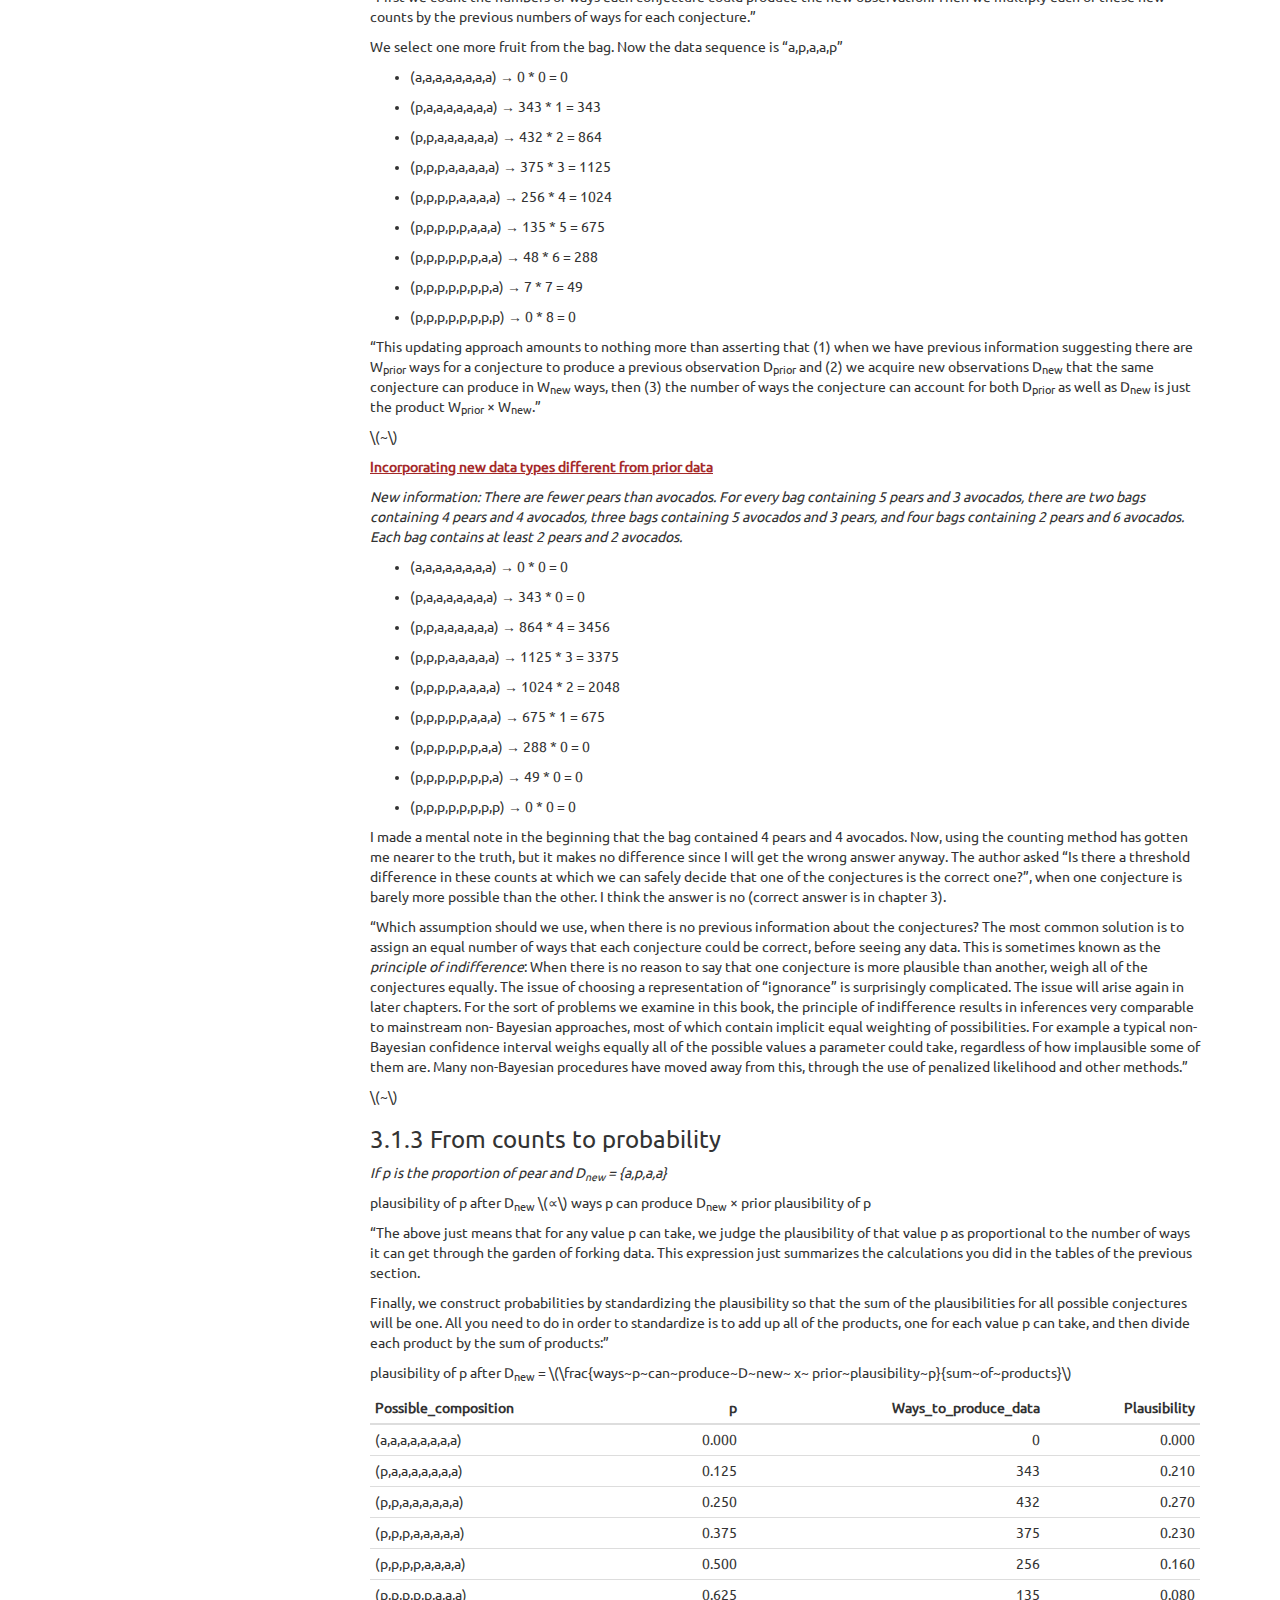
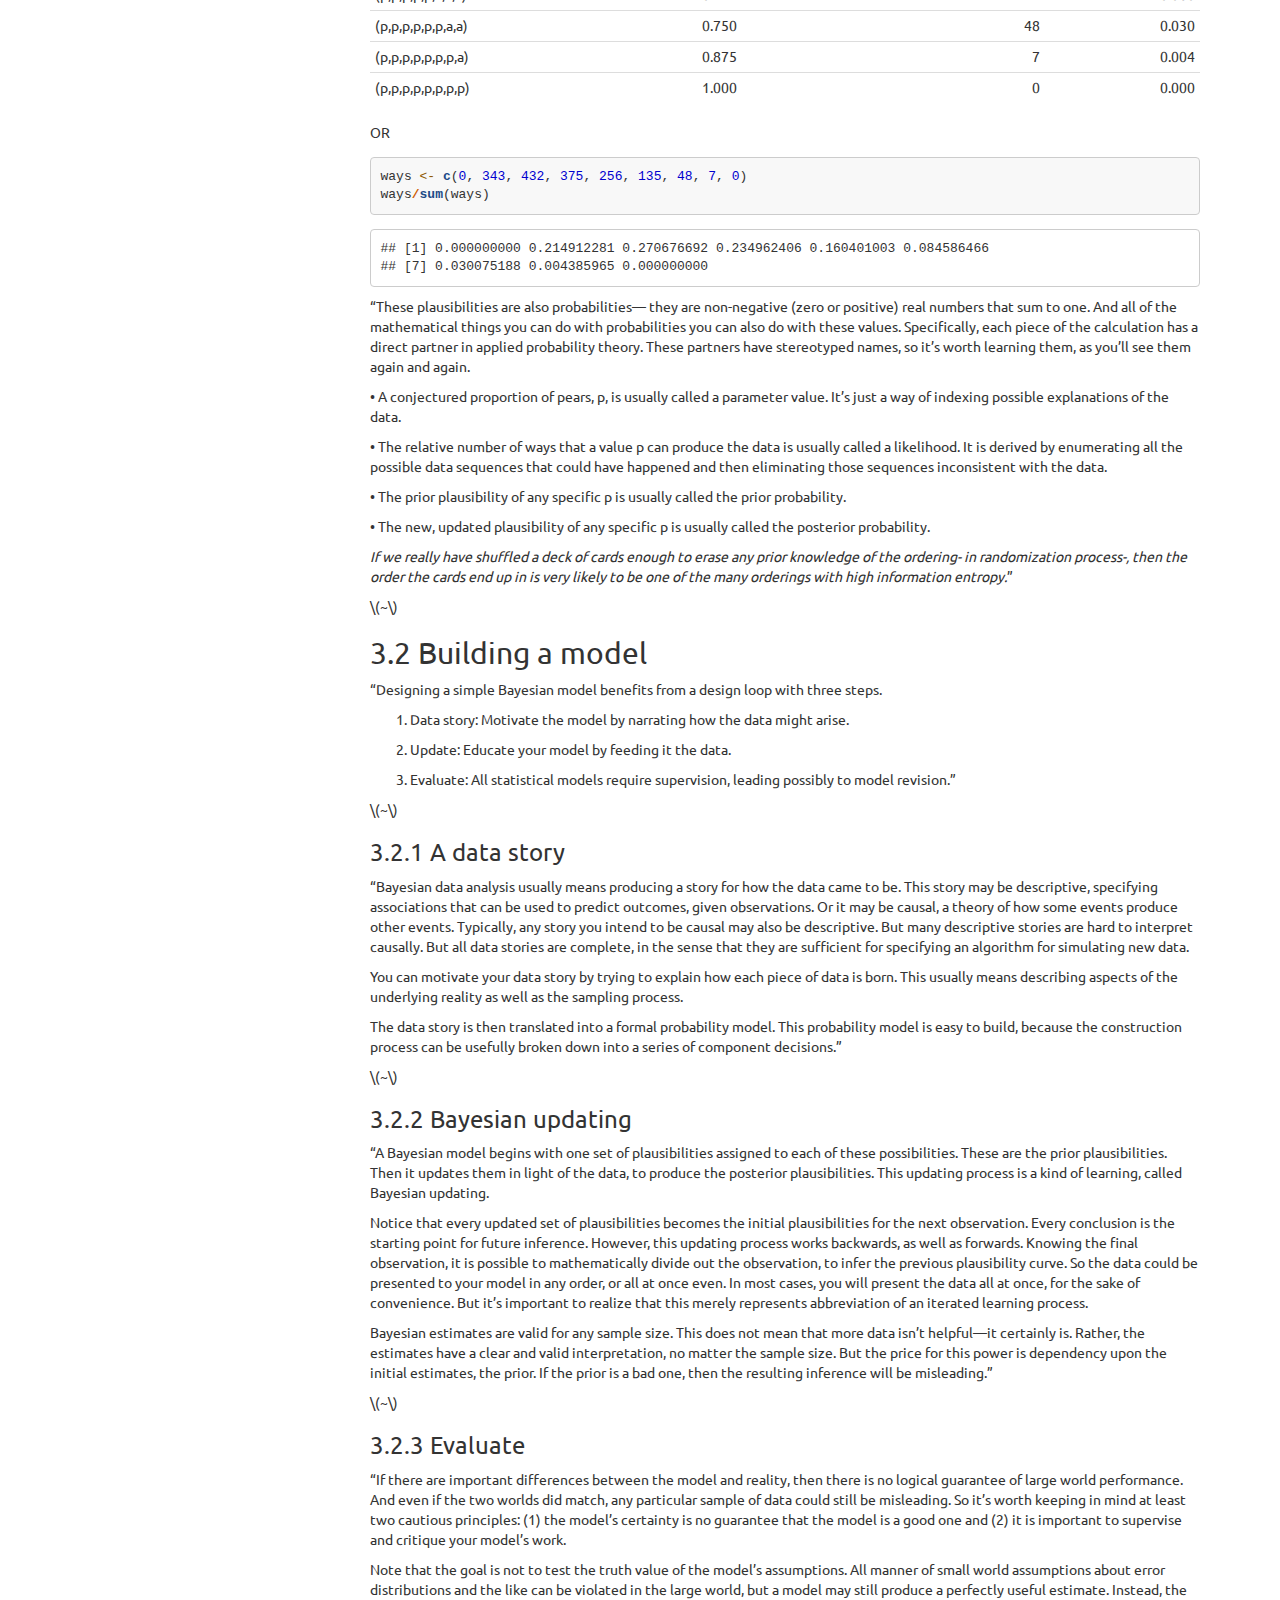
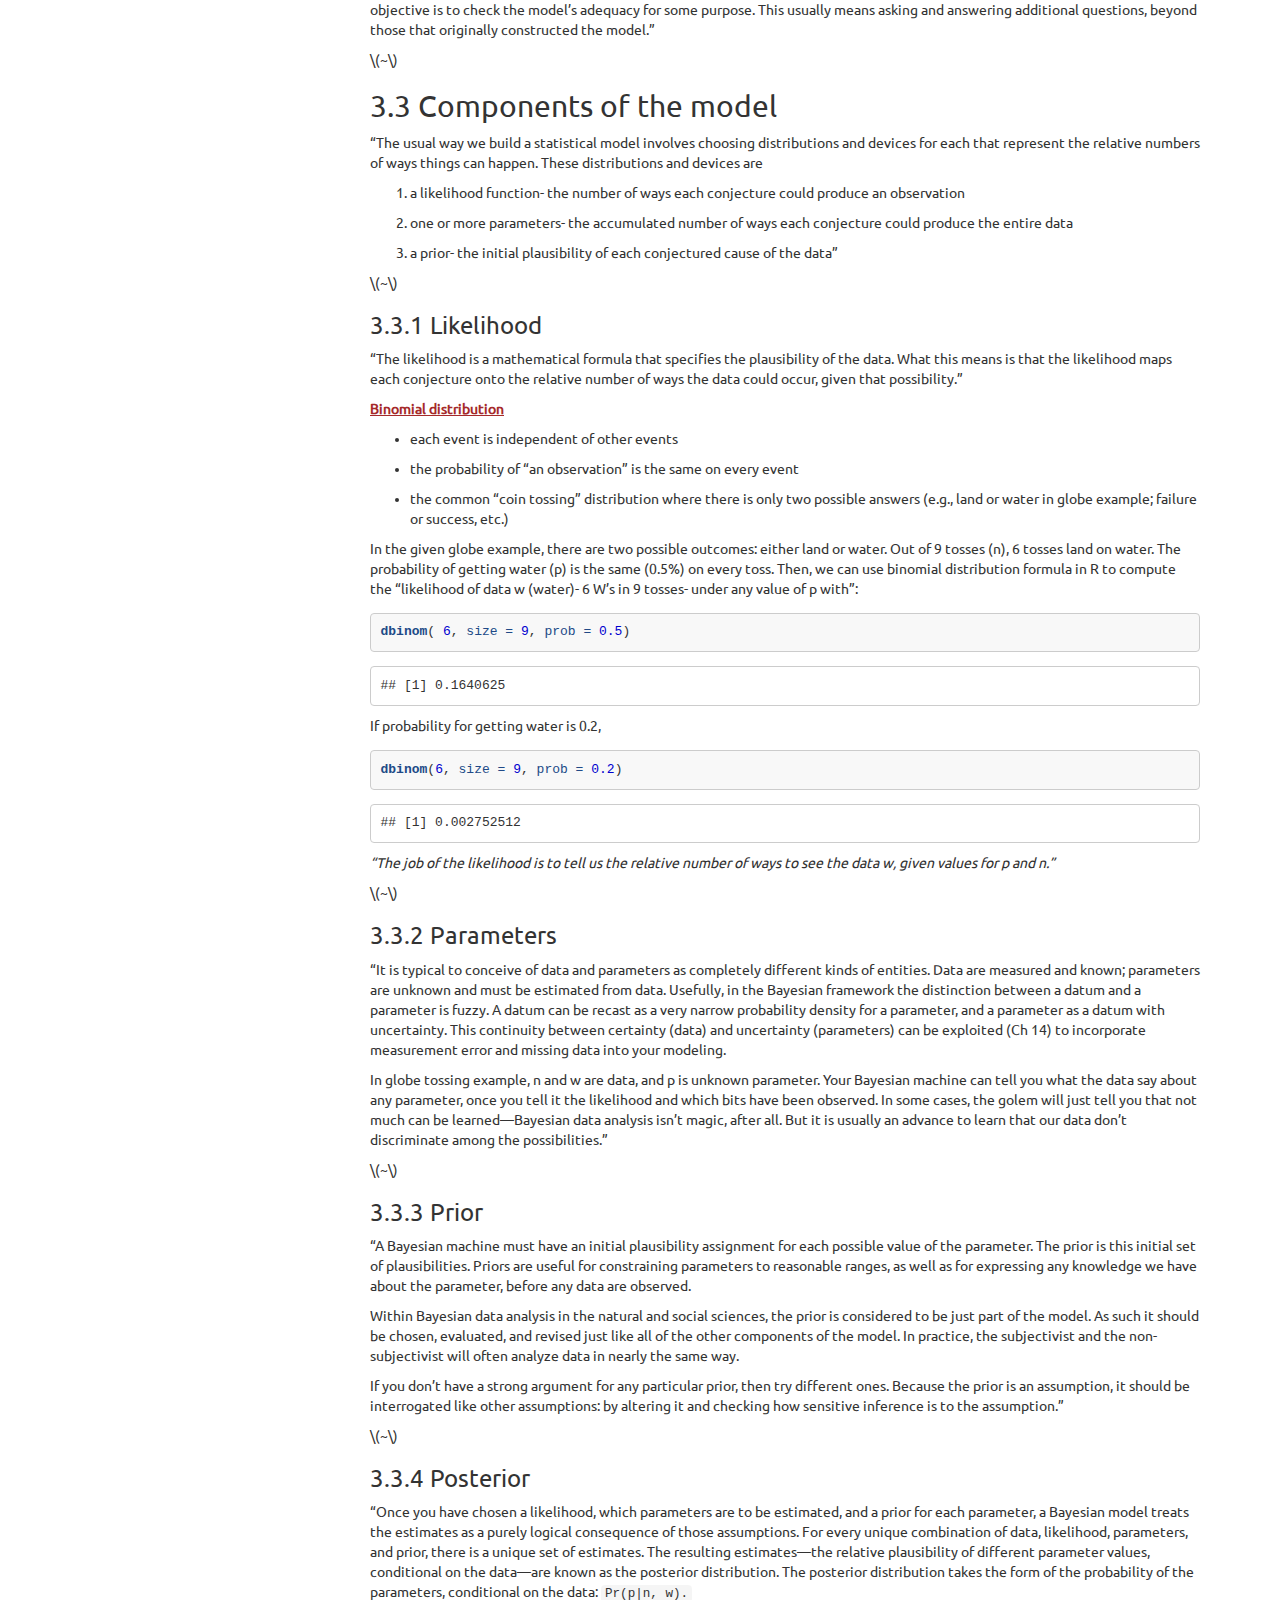
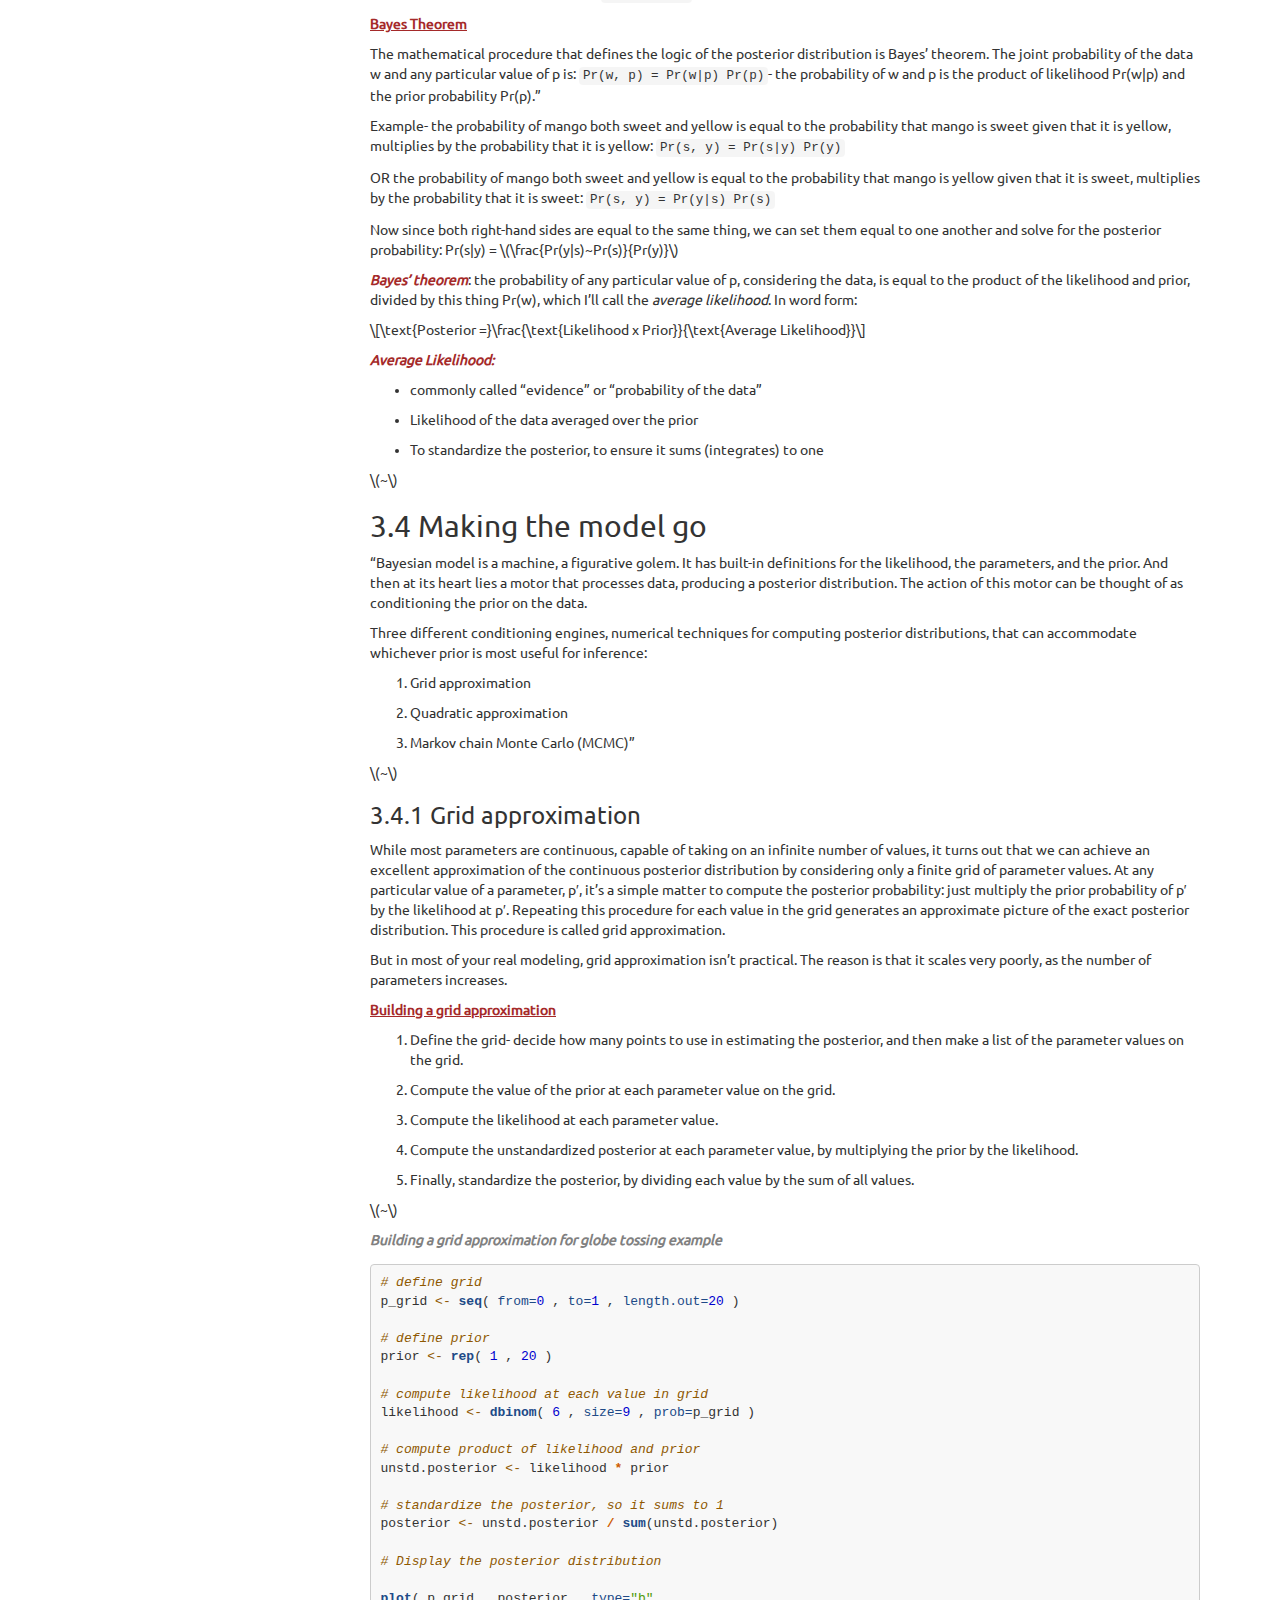
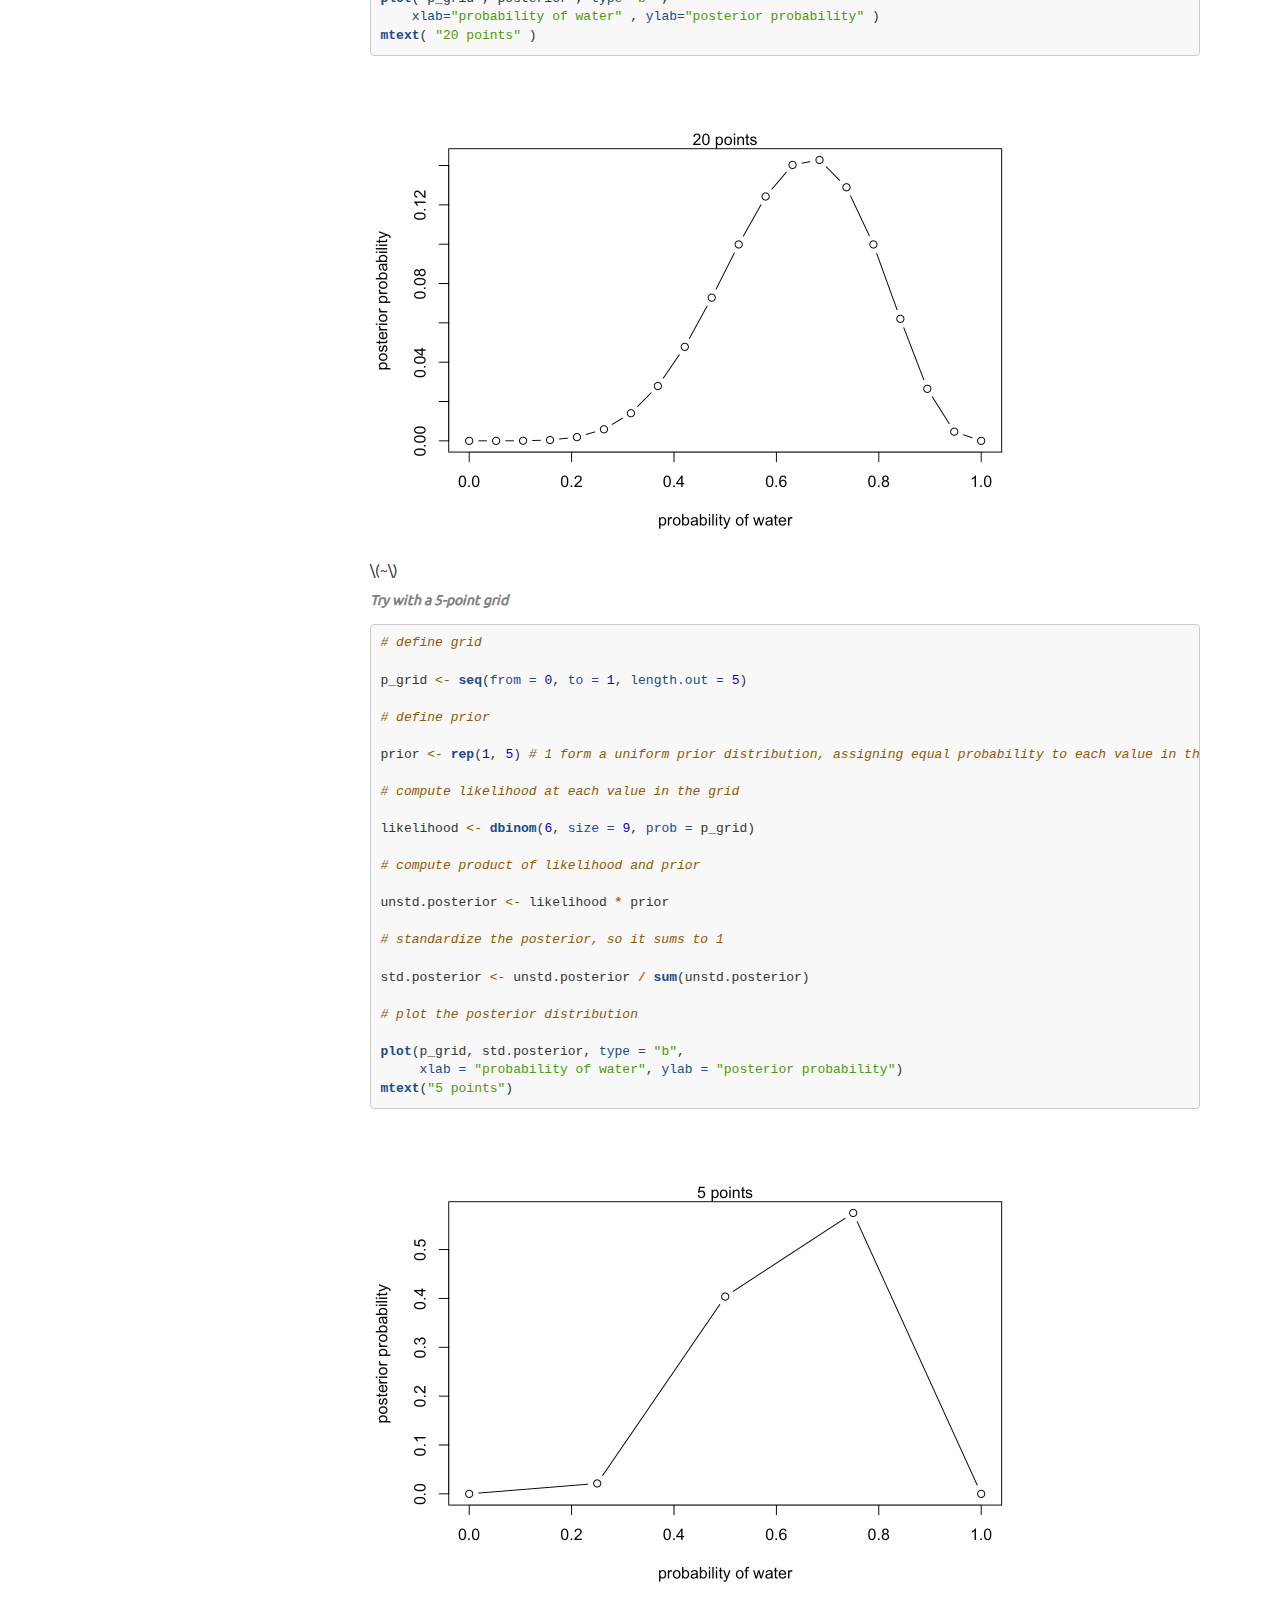
